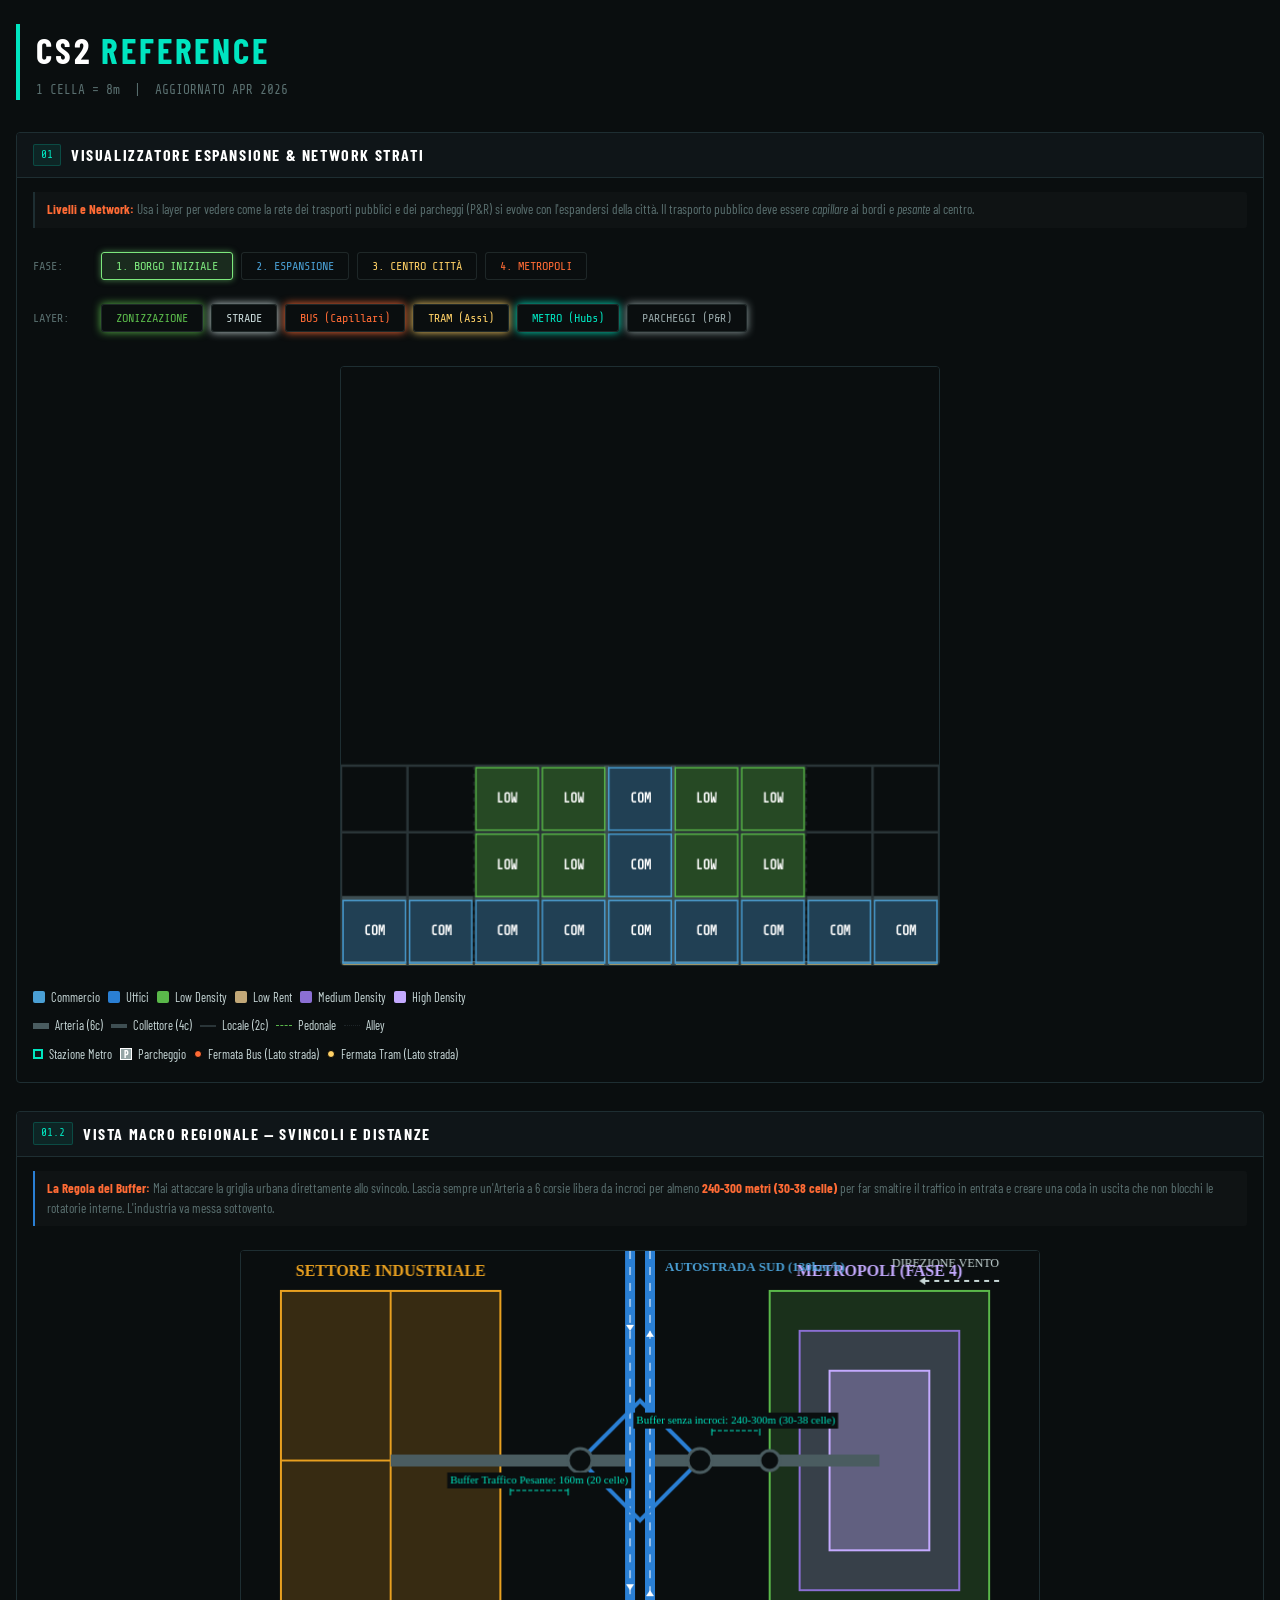
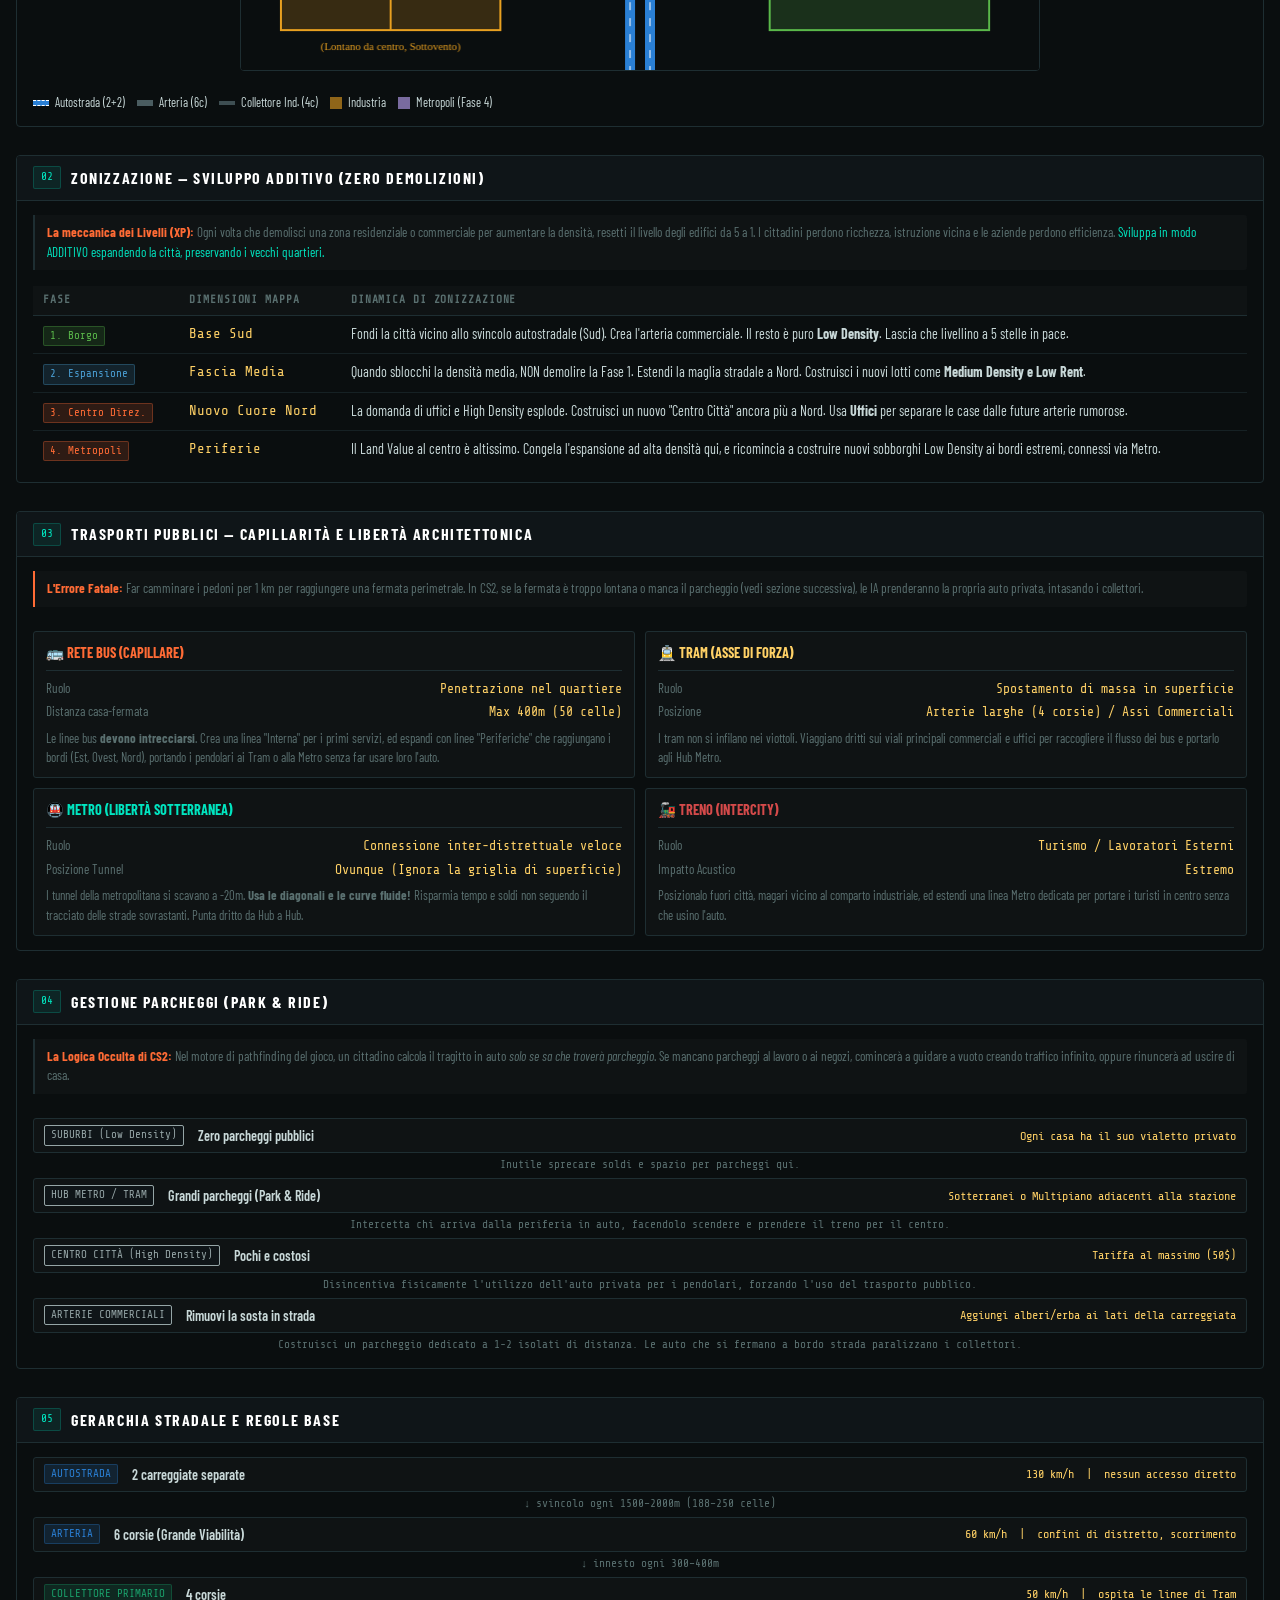
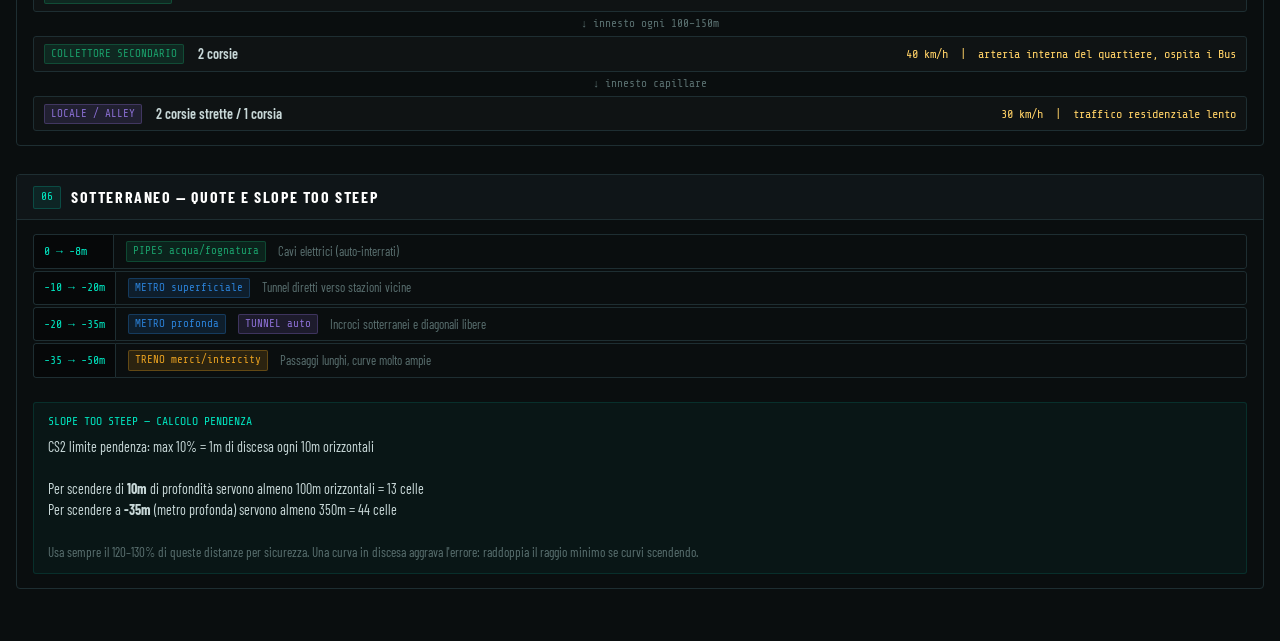
==== HTML/CS2/cs2-reference.html @ 63533667 "Added parking lots and a city draft example" ====
<!DOCTYPE html>
<html lang="it">
<head>
<meta charset="UTF-8">
<meta name="viewport" content="width=device-width, initial-scale=1.0">
<title>CS2 Reference Sheet</title>
<style>
  @import url('https://fonts.googleapis.com/css2?family=Share+Tech+Mono&family=Barlow+Condensed:wght@300;400;600;700&display=swap');

  :root {
    --bg: #0a0e0f;
    --panel: #0f1518;
    --border: #1e2e32;
    --accent: #00e5c0;
    --accent2: #ff6b35;
    --accent3: #ffd166;
    --text: #c8d8d8;
    --muted: #5a7070;
    --road-art: #2a7fd4;
    --road-col: #1a9f6a;
    --road-res: #8b6fd4;
    --zone-ind: #e8a020;
    --zone-com: #4a9fd4;
    --zone-res: #5ab84a;
    --zone-lowrent: #c2a878;
    --zone-park: #95a5a6;
  }

  * { box-sizing: border-box; margin: 0; padding: 0; }

  body {
    background: var(--bg);
    color: var(--text);
    font-family: 'Barlow Condensed', sans-serif;
    font-size: 15px;
    line-height: 1.5;
    padding: 24px 16px;
  }

  .header {
    border-left: 4px solid var(--accent);
    padding-left: 16px;
    margin-bottom: 32px;
  }

  .header h1 {
    font-size: 2.2rem;
    font-weight: 700;
    letter-spacing: 0.08em;
    color: #fff;
    text-transform: uppercase;
  }

  .header p {
    color: var(--muted);
    font-family: 'Share Tech Mono', monospace;
    font-size: 0.8rem;
    margin-top: 4px;
  }

  .header span {
    color: var(--accent);
  }

  .section {
    margin-bottom: 28px;
    border: 1px solid var(--border);
    border-radius: 4px;
    overflow: hidden;
  }

  .section-header {
    background: var(--panel);
    border-bottom: 1px solid var(--border);
    padding: 10px 16px;
    display: flex;
    align-items: center;
    gap: 10px;
  }

  .section-num {
    font-family: 'Share Tech Mono', monospace;
    font-size: 0.7rem;
    color: var(--accent);
    background: rgba(0,229,192,0.08);
    border: 1px solid rgba(0,229,192,0.2);
    padding: 2px 7px;
    border-radius: 2px;
  }

  .section-title {
    font-size: 1rem;
    font-weight: 700;
    text-transform: uppercase;
    letter-spacing: 0.1em;
    color: #fff;
  }

  .section-body {
    padding: 14px 16px;
    display: flex;
    flex-direction: column;
    gap: 12px;
  }

  /* Tables */
  table {
    width: 100%;
    border-collapse: collapse;
    font-size: 0.88rem;
  }

  th {
    font-family: 'Share Tech Mono', monospace;
    font-size: 0.7rem;
    text-transform: uppercase;
    letter-spacing: 0.08em;
    color: var(--muted);
    text-align: left;
    padding: 6px 10px;
    border-bottom: 1px solid var(--border);
    background: rgba(255,255,255,0.02);
  }

  td {
    padding: 7px 10px;
    border-bottom: 1px solid rgba(30,46,50,0.6);
    vertical-align: top;
  }

  tr:last-child td { border-bottom: none; }

  .val {
    font-family: 'Share Tech Mono', monospace;
    color: var(--accent3);
    white-space: nowrap;
  }

  .tag {
    display: inline-block;
    font-family: 'Share Tech Mono', monospace;
    font-size: 0.68rem;
    padding: 1px 6px;
    border-radius: 2px;
    margin-right: 4px;
  }

  .tag-art { background: rgba(42,127,212,0.15); color: var(--road-art); border: 1px solid rgba(42,127,212,0.3); }
  .tag-col { background: rgba(26,159,106,0.15); color: var(--road-col); border: 1px solid rgba(26,159,106,0.3); }
  .tag-res { background: rgba(139,111,212,0.15); color: var(--road-res); border: 1px solid rgba(139,111,212,0.3); }
  .tag-ind { background: rgba(232,160,32,0.15); color: var(--zone-ind); border: 1px solid rgba(232,160,32,0.3); }
  .tag-com { background: rgba(74,159,212,0.15); color: var(--zone-com); border: 1px solid rgba(74,159,212,0.3); }
  .tag-zon { background: rgba(90,184,74,0.15); color: var(--zone-res); border: 1px solid rgba(90,184,74,0.3); }
  .tag-warn { background: rgba(255,107,53,0.15); color: var(--accent2); border: 1px solid rgba(255,107,53,0.3); }
  .tag-ok { background: rgba(0,229,192,0.1); color: var(--accent); border: 1px solid rgba(0,229,192,0.2); }

  .note {
    font-size: 0.82rem;
    color: var(--muted);
    padding: 8px 12px;
    border-left: 2px solid var(--border);
    background: rgba(255,255,255,0.02);
    border-radius: 0 3px 3px 0;
  }

  .note strong { color: var(--accent2); }
  .note .ok { color: var(--accent); }

  .rule-block {
    background: rgba(0,229,192,0.04);
    border: 1px solid rgba(0,229,192,0.12);
    border-radius: 3px;
    padding: 10px 14px;
    font-size: 0.88rem;
  }

  .rule-block .rule-title {
    font-family: 'Share Tech Mono', monospace;
    font-size: 0.72rem;
    color: var(--accent);
    text-transform: uppercase;
    margin-bottom: 6px;
  }

  .hierarchy {
    display: flex;
    flex-direction: column;
    gap: 4px;
  }

  .h-row {
    display: flex;
    align-items: center;
    gap: 10px;
    padding: 6px 10px;
    border-radius: 3px;
    border: 1px solid var(--border);
    background: rgba(255,255,255,0.02);
    font-size: 0.88rem;
  }

  .h-arrow {
    font-family: 'Share Tech Mono', monospace;
    color: var(--muted);
    font-size: 0.7rem;
    margin: 0 4px;
    align-self: center;
  }

  .h-name { flex: 1; font-weight: 600; }
  .h-vals { font-family: 'Share Tech Mono', monospace; font-size: 0.75rem; color: var(--accent3); }

  .grid-zone {
    display: grid;
    grid-template-columns: 1fr 1fr;
    gap: 10px;
  }

  .zone-card {
    border: 1px solid var(--border);
    border-radius: 3px;
    padding: 10px 12px;
    background: rgba(255,255,255,0.02);
  }

  .zone-card-title {
    font-weight: 700;
    font-size: 0.9rem;
    text-transform: uppercase;
    margin-bottom: 6px;
    padding-bottom: 6px;
    border-bottom: 1px solid var(--border);
  }

  .zone-card .line {
    display: flex;
    justify-content: space-between;
    font-size: 0.82rem;
    padding: 2px 0;
    color: var(--muted);
  }

  .zone-card .line span:last-child {
    font-family: 'Share Tech Mono', monospace;
    color: var(--accent3);
  }

  .underground-grid {
    display: flex;
    flex-direction: column;
    gap: 2px;
  }

  .u-layer {
    display: flex;
    align-items: stretch;
    border-radius: 3px;
    overflow: hidden;
    font-size: 0.85rem;
  }

  .u-depth {
    font-family: 'Share Tech Mono', monospace;
    font-size: 0.72rem;
    background: rgba(0,0,0,0.4);
    color: var(--accent);
    padding: 6px 10px;
    min-width: 80px;
    display: flex;
    align-items: center;
    border: 1px solid var(--border);
    border-right: none;
    border-radius: 3px 0 0 3px;
  }

  .u-content {
    flex: 1;
    padding: 6px 12px;
    border: 1px solid var(--border);
    border-radius: 0 3px 3px 0;
    display: flex;
    align-items: center;
    gap: 8px;
    flex-wrap: wrap;
  }

  /* Control Panel Styles */
  .control-group {
    display: flex;
    gap: 8px;
    flex-wrap: wrap;
    margin-bottom: 12px;
    align-items: center;
  }

  .ctrl-label {
    font-family: 'Share Tech Mono', monospace;
    font-size: 0.75rem;
    color: var(--muted);
    text-transform: uppercase;
    width: 60px;
  }

  .btn {
    font-family: 'Share Tech Mono', monospace;
    font-size: 0.75rem;
    padding: 6px 14px;
    border-radius: 3px;
    cursor: pointer;
    transition: all 0.2s;
    background: transparent;
    border: 1px solid rgba(80,100,100,0.3);
    color: #5a7070;
  }

  .btn:hover {
    background: rgba(255,255,255,0.05);
  }

  .btn.active {
    opacity: 1;
    box-shadow: 0 0 8px currentColor;
  }

  .legend-item {
    display: flex;
    align-items: center;
    gap: 6px;
    font-size: 0.78rem;
    margin-right: 8px;
    margin-bottom: 4px;
  }

  @media (max-width: 600px) {
    .grid-zone { grid-template-columns: 1fr; }
  }
</style>
</head>
<body>

<div class="header">
  <h1>CS2 <span>Reference</span></h1>
  <p>1 CELLA = 8m &nbsp;|&nbsp; AGGIORNATO APR 2026</p>
</div>

<!-- 01. MAPPA DISTRETTO INTERATTIVA -->
<div class="section">
  <div class="section-header">
    <span class="section-num">01</span>
    <span class="section-title">Visualizzatore Espansione & Network Strati</span>
  </div>
  <div class="section-body">
    <div class="note" style="margin-bottom:12px">
      <strong>Livelli e Network:</strong> Usa i layer per vedere come la rete dei trasporti pubblici e dei parcheggi (P&R) si evolve con l'espandersi della città. Il trasporto pubblico deve essere <em>capillare</em> ai bordi e <em>pesante</em> al centro.
    </div>

    <div class="control-group" id="phase-btns">
      <span class="ctrl-label">Fase:</span>
      <button onclick="setPhase(1)" id="btn-ph1" class="btn" style="color:#7de87d;">1. BORGO INIZIALE</button>
      <button onclick="setPhase(2)" id="btn-ph2" class="btn" style="color:#4a9fd4;">2. ESPANSIONE</button>
      <button onclick="setPhase(3)" id="btn-ph3" class="btn" style="color:#ffd166;">3. CENTRO CITTÀ</button>
      <button onclick="setPhase(4)" id="btn-ph4" class="btn" style="color:#ff6b35;">4. METROPOLI</button>
    </div>

    <div class="control-group" id="layer-btns">
      <span class="ctrl-label">Layer:</span>
      <button onclick="toggleLayer('zones')" id="btn-ly-zones" class="btn active" style="color:var(--zone-res);">ZONIZZAZIONE</button>
      <button onclick="toggleLayer('roads')" id="btn-ly-roads" class="btn active" style="color:var(--text);">STRADE</button>
      <button onclick="toggleLayer('bus')" id="btn-ly-bus" class="btn active" style="color:var(--accent2);">BUS (Capillari)</button>
      <button onclick="toggleLayer('tram')" id="btn-ly-tram" class="btn active" style="color:var(--accent3);">TRAM (Assi)</button>
      <button onclick="toggleLayer('metro')" id="btn-ly-metro" class="btn active" style="color:var(--accent);">METRO (Hubs)</button>
      <button onclick="toggleLayer('park')" id="btn-ly-park" class="btn active" style="color:var(--zone-park);">PARCHEGGI (P&R)</button>
    </div>

    <div style="position:relative;width:100%;max-width:600px;margin:0 auto; margin-top: 10px;">
      <canvas id="districtMap" width="600" height="600" style="width:100%;border:1px solid #1e2e32;border-radius:4px;background:#0a0e0f;display:block;"></canvas>
    </div>
    
    <!-- Legend -->
    <div style="display:flex;flex-wrap:wrap;margin-top:10px;font-size:0.78rem;">
      <div class="legend-item"><div style="width:12px;height:12px;background:#4a9fd4;border-radius:2px;"></div>Commercio</div>
      <div class="legend-item"><div style="width:12px;height:12px;background:#2a7fd4;border-radius:2px;"></div>Uffici</div>
      <div class="legend-item"><div style="width:12px;height:12px;background:#5ab84a;border-radius:2px;"></div>Low Density</div>
      <div class="legend-item"><div style="width:12px;height:12px;background:#c2a878;border-radius:2px;"></div>Low Rent</div>
      <div class="legend-item"><div style="width:12px;height:12px;background:#8b6fd4;border-radius:2px;"></div>Medium Density</div>
      <div class="legend-item"><div style="width:12px;height:12px;background:#c4aaff;border-radius:2px;"></div>High Density</div>
      <div style="width: 100%; height: 6px;"></div> <!-- Spacing -->
      <div class="legend-item"><div style="width:16px;height:6px;background:#4a5c60;"></div>Arteria (6c)</div>
      <div class="legend-item"><div style="width:16px;height:4px;background:#3e4e52;"></div>Collettore (4c)</div>
      <div class="legend-item"><div style="width:16px;height:2px;background:#2a3538;"></div>Locale (2c)</div>
      <div class="legend-item"><div style="width:16px;height:2px;border-top:1px dashed #5ab84a;"></div>Pedonale</div>
      <div class="legend-item"><div style="width:16px;height:2px;border-top:1px dotted #1e2528;"></div>Alley</div>
      <div style="width: 100%; height: 6px;"></div> <!-- Spacing -->
      <div class="legend-item"><div style="width:10px;height:10px;border: 2px solid #00e5c0; background: #0f1518;"></div>Stazione Metro</div>
      <div class="legend-item"><div style="width:12px;height:12px;border: 1px solid #fff; background: #95a5a6; display:flex; align-items:center; justify-content:center; font-size:10px; font-weight:bold; color:#fff;">P</div>Parcheggio</div>
      <div class="legend-item"><div style="width:8px;height:8px;border: 1px solid #000; background: #ff6b35; border-radius:50%;"></div>Fermata Bus (Lato strada)</div>
      <div class="legend-item"><div style="width:8px;height:8px;border: 1px solid #000; background: #ffd166; border-radius:50%;"></div>Fermata Tram (Lato strada)</div>
    </div>
  </div>
</div>

<!-- 01.2 VISTA MACRO: AUTOSTRADA E INDUSTRIA -->
<div class="section">
  <div class="section-header">
    <span class="section-num">01.2</span>
    <span class="section-title">Vista Macro Regionale — Svincoli e Distanze</span>
  </div>
  <div class="section-body">
    <div class="note" style="margin-bottom:12px; border-color: var(--road-art);">
      <strong>La Regola del Buffer:</strong> Mai attaccare la griglia urbana direttamente allo svincolo. Lascia sempre un'Arteria a 6 corsie libera da incroci per almeno <strong>240-300 metri (30-38 celle)</strong> per far smaltire il traffico in entrata e creare una coda in uscita che non blocchi le rotatorie interne. L'industria va messa sottovento.
    </div>

    <div style="position:relative;width:100%;max-width:800px;margin:0 auto; overflow: hidden; border:1px solid #1e2e32; border-radius:4px;">
      <canvas id="macroMap" width="800" height="420" style="width:100%; height:auto; background:#0a0e0f; display:block;"></canvas>
    </div>

    <!-- Legend Macro -->
    <div style="display:flex;flex-wrap:wrap;margin-top:10px;gap: 12px;font-size:0.78rem;">
      <div style="display:flex;align-items:center;gap:6px;"><div style="width:16px;height:6px;background:#2a7fd4; border-top:1px dashed #fff; border-bottom:1px dashed #fff;"></div>Autostrada (2+2)</div>
      <div style="display:flex;align-items:center;gap:6px;"><div style="width:16px;height:6px;background:#4a5c60;"></div>Arteria (6c)</div>
      <div style="display:flex;align-items:center;gap:6px;"><div style="width:16px;height:4px;background:#3e4e52;"></div>Collettore Ind. (4c)</div>
      <div style="display:flex;align-items:center;gap:6px;"><div style="width:12px;height:12px;background:#e8a020;opacity:0.6;border:1px solid #e8a020;"></div>Industria</div>
      <div style="display:flex;align-items:center;gap:6px;"><div style="width:12px;height:12px;background:#c4aaff;opacity:0.6;border:1px solid #c4aaff;"></div>Metropoli (Fase 4)</div>
    </div>
  </div>
</div>

<script>
(function() {
  const c = document.getElementById('macroMap');
  const cx = c.getContext('2d');
  const W = 800, H = 420;

  function drawArrow(x, y, angle, color) {
    cx.save();
    cx.translate(x, y);
    cx.rotate(angle);
    cx.beginPath();
    cx.moveTo(0, 0);
    cx.lineTo(-6, -4);
    cx.lineTo(-6, 4);
    cx.closePath();
    cx.fillStyle = color;
    cx.fill();
    cx.restore();
  }

  function drawDimLine(x1, y1, x2, y2, text, isVertical = false) {
    cx.strokeStyle = '#00e5c0';
    cx.lineWidth = 1;
    cx.setLineDash([4, 2]);
    cx.beginPath();
    cx.moveTo(x1, y1);
    cx.lineTo(x2, y2);
    cx.stroke();
    cx.setLineDash([]);
    
    // Terminal lines
    if (isVertical) {
      cx.beginPath(); cx.moveTo(x1-5, y1); cx.lineTo(x1+5, y1); cx.stroke();
      cx.beginPath(); cx.moveTo(x2-5, y2); cx.lineTo(x2+5, y2); cx.stroke();
    } else {
      cx.beginPath(); cx.moveTo(x1, y1-5); cx.lineTo(x1, y1+5); cx.stroke();
      cx.beginPath(); cx.moveTo(x2, y2-5); cx.lineTo(x2, y2+5); cx.stroke();
    }

    cx.fillStyle = '#00e5c0';
    cx.font = "11px 'Share Tech Mono'";
    cx.textAlign = 'center';
    cx.textBaseline = 'middle';
    
    if (isVertical) {
      cx.save();
      cx.translate(x1 + 10, y1 + (y2-y1)/2);
      cx.rotate(-Math.PI/2);
      // Background for text
      cx.fillStyle = '#0a0e0f';
      let w = cx.measureText(text).width + 6;
      cx.fillRect(-w/2, -8, w, 16);
      cx.fillStyle = '#00e5c0';
      cx.fillText(text, 0, 0);
      cx.restore();
    } else {
      let w = cx.measureText(text).width + 6;
      cx.fillStyle = '#0a0e0f';
      cx.fillRect(x1 + (x2-x1)/2 - w/2, y1 - 18, w, 16);
      cx.fillStyle = '#00e5c0';
      cx.fillText(text, x1 + (x2-x1)/2, y1 - 10);
    }
  }

  // Background
  cx.fillStyle = '#0a0e0f';
  cx.fillRect(0, 0, W, H);

  // 1. Vento (Alto a destra)
  cx.strokeStyle = '#c8d8d8';
  cx.lineWidth = 2;
  cx.setLineDash([5, 5]);
  cx.beginPath(); cx.moveTo(W - 40, 30); cx.lineTo(W - 120, 30); cx.stroke();
  cx.setLineDash([]);
  drawArrow(W - 120, 30, Math.PI, '#c8d8d8');
  cx.fillStyle = '#c8d8d8';
  cx.font = "12px 'Share Tech Mono'";
  cx.textAlign = 'right';
  cx.fillText("DIREZIONE VENTO", W - 40, 16);

  // 2. Zone Industriali (Sinistra)
  const indX = 40, indY = 40, indW = 220, indH = 340;
  cx.fillStyle = 'rgba(232,160,32,0.2)';
  cx.strokeStyle = '#e8a020';
  cx.lineWidth = 2;
  cx.fillRect(indX, indY, indW, indH);
  cx.strokeRect(indX, indY, indW, indH);
  
  // Griglia industriale interna (Collettori 4 corsie)
  cx.beginPath(); cx.moveTo(indX, indY + indH/2); cx.lineTo(indX + indW, indY + indH/2); cx.stroke();
  cx.beginPath(); cx.moveTo(indX + indW/2, indY); cx.lineTo(indX + indW/2, indY + indH); cx.stroke();

  cx.fillStyle = '#e8a020';
  cx.font = "bold 16px 'Barlow Condensed'";
  cx.textAlign = 'center';
  cx.fillText("SETTORE INDUSTRIALE", indX + indW/2, indY - 15);
  cx.font = "11px 'Share Tech Mono'";
  cx.fillText("(Lontano da centro, Sottovento)", indX + indW/2, indY + indH + 20);

  // 3. Metropoli Fase 4 (Destra)
  const cityX = W/2 + 130, cityY = 40, cityW = 220, cityH = 340;
  
  // Low Density Outer
  cx.fillStyle = 'rgba(90,184,74,0.2)'; cx.strokeStyle = '#5ab84a';
  cx.fillRect(cityX, cityY, cityW, cityH); cx.strokeRect(cityX, cityY, cityW, cityH);
  
  // Medium Density Mid
  cx.fillStyle = 'rgba(139,111,212,0.25)'; cx.strokeStyle = '#8b6fd4';
  cx.fillRect(cityX+30, cityY+40, cityW-60, cityH-80); cx.strokeRect(cityX+30, cityY+40, cityW-60, cityH-80);
  
  // High Density Core
  cx.fillStyle = 'rgba(196,170,255,0.3)'; cx.strokeStyle = '#c4aaff';
  cx.fillRect(cityX+60, cityY+80, cityW-120, cityH-160); cx.strokeRect(cityX+60, cityY+80, cityW-120, cityH-160);

  cx.fillStyle = '#c4aaff';
  cx.font = "bold 16px 'Barlow Condensed'";
  cx.textAlign = 'center';
  cx.fillText("METROPOLI (FASE 4)", cityX + cityW/2, cityY - 15);

  // 4. Autostrada (Centro, Verticale)
  const hwX = W/2;
  // Carreggiata Ovest (Direzione Sud)
  cx.strokeStyle = '#2a7fd4'; cx.lineWidth = 10;
  cx.beginPath(); cx.moveTo(hwX - 10, 0); cx.lineTo(hwX - 10, H); cx.stroke();
  // Linea tratteggiata interna
  cx.strokeStyle = '#fff'; cx.lineWidth = 1; cx.setLineDash([8, 8]);
  cx.beginPath(); cx.moveTo(hwX - 10, 0); cx.lineTo(hwX - 10, H); cx.stroke();
  cx.setLineDash([]);
  drawArrow(hwX - 10, 80, Math.PI/2, '#fff'); // Freccia giù
  drawArrow(hwX - 10, H - 80, Math.PI/2, '#fff');
  
  // Carreggiata Est (Direzione Nord)
  cx.strokeStyle = '#2a7fd4'; cx.lineWidth = 10;
  cx.beginPath(); cx.moveTo(hwX + 10, 0); cx.lineTo(hwX + 10, H); cx.stroke();
  cx.strokeStyle = '#fff'; cx.lineWidth = 1; cx.setLineDash([8, 8]);
  cx.beginPath(); cx.moveTo(hwX + 10, 0); cx.lineTo(hwX + 10, H); cx.stroke();
  cx.setLineDash([]);
  drawArrow(hwX + 10, 80, -Math.PI/2, '#fff'); // Freccia su
  drawArrow(hwX + 10, H - 80, -Math.PI/2, '#fff');

  cx.fillStyle = '#4a9fd4';
  cx.font = "bold 13px 'Share Tech Mono'";
  cx.textAlign = 'left';
  cx.fillText("AUTOSTRADA SUD (130km/h)", hwX + 25, 20);

  // 5. Arteria Orizzontale a 6 Corsie
  const artY = H/2;
  cx.strokeStyle = '#4a5c60'; cx.lineWidth = 12;
  // Segmento Destro (Verso Città)
  cx.beginPath(); cx.moveTo(hwX + 15, artY); cx.lineTo(cityX + cityW/2, artY); cx.stroke();
  // Segmento Sinistro (Verso Industria)
  cx.beginPath(); cx.moveTo(hwX - 15, artY); cx.lineTo(indX + indW/2, artY); cx.stroke();

  // 6. Svincolo a Diamante (Stilizzato)
  cx.strokeStyle = '#2a7fd4'; cx.lineWidth = 4;
  cx.beginPath();
  cx.moveTo(hwX, artY - 60);    // Top
  cx.lineTo(hwX + 60, artY);    // Right
  cx.lineTo(hwX, artY + 60);    // Bottom
  cx.lineTo(hwX - 60, artY);    // Left
  cx.closePath();
  cx.stroke();

  // Rotatorie di innesto svincolo/arteria
  cx.fillStyle = '#0a0e0f'; cx.strokeStyle = '#4a5c60'; cx.lineWidth = 3;
  cx.beginPath(); cx.arc(hwX + 60, artY, 12, 0, Math.PI*2); cx.fill(); cx.stroke();
  cx.beginPath(); cx.arc(hwX - 60, artY, 12, 0, Math.PI*2); cx.fill(); cx.stroke();
  // Rotatoria ingresso Città
  cx.beginPath(); cx.arc(cityX, artY, 10, 0, Math.PI*2); cx.fill(); cx.stroke();

  // 7. Dimensioni / Quote
  // Dal casello/svincolo (hwX + 60) al bordo della città (cityX)
  drawDimLine(hwX + 72, artY - 30, cityX - 10, artY - 30, "Buffer senza incroci: 240-300m (30-38 celle)");
  
  // Dal casello/svincolo (hwX - 60) all'industria
  drawDimLine(indX + indW + 10, artY + 30, hwX - 72, artY + 30, "Buffer Traffico Pesante: 160m (20 celle)");

})();
</script>

<!-- 02. ZONIZZAZIONE E SVILUPPO ADDITIVO -->
<div class="section">
  <div class="section-header">
    <span class="section-num">02</span>
    <span class="section-title">Zonizzazione — Sviluppo Additivo (Zero Demolizioni)</span>
  </div>
  <div class="section-body">
    <div class="note" style="margin-bottom:4px">
      <strong>La meccanica dei Livelli (XP):</strong> Ogni volta che demolisci una zona residenziale o commerciale per aumentare la densità, resetti il livello degli edifici da 5 a 1. I cittadini perdono ricchezza, istruzione vicina e le aziende perdono efficienza. <span class="ok">Sviluppa in modo ADDITIVO espandendo la città, preservando i vecchi quartieri.</span>
    </div>

    <table>
      <tr>
        <th>Fase</th>
        <th>Dimensioni Mappa</th>
        <th>Dinamica di Zonizzazione</th>
      </tr>
      <tr>
        <td><span class="tag tag-zon">1. Borgo</span></td>
        <td class="val">Base Sud</td>
        <td>Fondi la città vicino allo svincolo autostradale (Sud). Crea l'arteria commerciale. Il resto è puro <strong>Low Density</strong>. Lascia che livellino a 5 stelle in pace.</td>
      </tr>
      <tr>
        <td><span class="tag tag-com">2. Espansione</span></td>
        <td class="val">Fascia Media</td>
        <td>Quando sblocchi la densità media, NON demolire la Fase 1. Estendi la maglia stradale a Nord. Costruisci i nuovi lotti come <strong>Medium Density e Low Rent</strong>.</td>
      </tr>
      <tr>
        <td><span class="tag tag-warn">3. Centro Direz.</span></td>
        <td class="val">Nuovo Cuore Nord</td>
        <td>La domanda di uffici e High Density esplode. Costruisci un nuovo "Centro Città" ancora più a Nord. Usa <strong>Uffici</strong> per separare le case dalle future arterie rumorose.</td>
      </tr>
      <tr>
        <td><span class="tag" style="background:rgba(255,107,53,0.15);color:var(--accent2);border:1px solid rgba(255,107,53,0.3);">4. Metropoli</span></td>
        <td class="val">Periferie</td>
        <td>Il Land Value al centro è altissimo. Congela l'espansione ad alta densità qui, e ricomincia a costruire nuovi sobborghi Low Density ai bordi estremi, connessi via Metro.</td>
      </tr>
    </table>
  </div>
</div>

<!-- 03. TRASPORTI PUBBLICI E CAPILLARITA' -->
<div class="section">
  <div class="section-header">
    <span class="section-num">03</span>
    <span class="section-title">Trasporti Pubblici — Capillarità e Libertà Architettonica</span>
  </div>
  <div class="section-body">
    <div class="note" style="border-color: var(--accent2); margin-bottom: 12px;">
      <strong>L'Errore Fatale:</strong> Far camminare i pedoni per 1 km per raggiungere una fermata perimetrale. In CS2, se la fermata è troppo lontana o manca il parcheggio (vedi sezione successiva), le IA prenderanno la propria auto privata, intasando i collettori.
    </div>
    
    <div class="grid-zone">
      <div class="zone-card">
        <div class="zone-card-title" style="color:var(--accent2)">🚌 Rete Bus (Capillare)</div>
        <div class="line"><span>Ruolo</span><span>Penetrazione nel quartiere</span></div>
        <div class="line"><span>Distanza casa-fermata</span><span>Max 400m (50 celle)</span></div>
        <div style="font-size: 0.8rem; color: var(--muted); margin-top: 5px;">Le linee bus <strong>devono intrecciarsi</strong>. Crea una linea "Interna" per i primi servizi, ed espandi con linee "Periferiche" che raggiungano i bordi (Est, Ovest, Nord), portando i pendolari ai Tram o alla Metro senza far usare loro l'auto.</div>
      </div>
      <div class="zone-card">
        <div class="zone-card-title" style="color:var(--accent3)">🚊 Tram (Asse di Forza)</div>
        <div class="line"><span>Ruolo</span><span>Spostamento di massa in superficie</span></div>
        <div class="line"><span>Posizione</span><span>Arterie larghe (4 corsie) / Assi Commerciali</span></div>
        <div style="font-size: 0.8rem; color: var(--muted); margin-top: 5px;">I tram non si infilano nei viottoli. Viaggiano dritti sui viali principali commerciali e uffici per raccogliere il flusso dei bus e portarlo agli Hub Metro.</div>
      </div>
      <div class="zone-card">
        <div class="zone-card-title" style="color:var(--accent)">🚇 Metro (Libertà Sotterranea)</div>
        <div class="line"><span>Ruolo</span><span>Connessione inter-distrettuale veloce</span></div>
        <div class="line"><span>Posizione Tunnel</span><span>Ovunque (Ignora la griglia di superficie)</span></div>
        <div style="font-size: 0.8rem; color: var(--muted); margin-top: 5px;">I tunnel della metropolitana si scavano a -20m. <strong>Usa le diagonali e le curve fluide!</strong> Risparmia tempo e soldi non seguendo il tracciato delle strade sovrastanti. Punta dritto da Hub a Hub.</div>
      </div>
      <div class="zone-card">
        <div class="zone-card-title" style="color:#d44a4a">🚂 Treno (Intercity)</div>
        <div class="line"><span>Ruolo</span><span>Turismo / Lavoratori Esterni</span></div>
        <div class="line"><span>Impatto Acustico</span><span>Estremo</span></div>
        <div style="font-size: 0.8rem; color: var(--muted); margin-top: 5px;">Posizionalo fuori città, magari vicino al comparto industriale, ed estendi una linea Metro dedicata per portare i turisti in centro senza che usino l'auto.</div>
      </div>
    </div>
  </div>
</div>

<!-- 04. GESTIONE PARCHEGGI (PARK & RIDE) -->
<div class="section">
  <div class="section-header">
    <span class="section-num">04</span>
    <span class="section-title">Gestione Parcheggi (Park & Ride)</span>
  </div>
  <div class="section-body">
    <div class="note" style="margin-bottom:12px">
      <strong>La Logica Occulta di CS2:</strong> Nel motore di pathfinding del gioco, un cittadino calcola il tragitto in auto <em>solo se sa che troverà parcheggio</em>. Se mancano parcheggi al lavoro o ai negozi, comincerà a guidare a vuoto creando traffico infinito, oppure rinuncerà ad uscire di casa.
    </div>

    <div class="hierarchy">
      <div class="h-row">
        <span class="tag tag-res" style="background:#0f1518; border-color:var(--zone-park); color:var(--zone-park);">SUBURBI (Low Density)</span>
        <span class="h-name">Zero parcheggi pubblici</span>
        <span class="h-vals">Ogni casa ha il suo vialetto privato</span>
      </div>
      <div class="h-arrow" style="padding-left:20px">Inutile sprecare soldi e spazio per parcheggi qui.</div>
      
      <div class="h-row">
        <span class="tag tag-art" style="background:#0f1518; border-color:var(--zone-park); color:var(--zone-park);">HUB METRO / TRAM</span>
        <span class="h-name">Grandi parcheggi (Park & Ride)</span>
        <span class="h-vals">Sotterranei o Multipiano adiacenti alla stazione</span>
      </div>
      <div class="h-arrow" style="padding-left:20px">Intercetta chi arriva dalla periferia in auto, facendolo scendere e prendere il treno per il centro.</div>

      <div class="h-row">
        <span class="tag tag-col" style="background:#0f1518; border-color:var(--zone-park); color:var(--zone-park);">CENTRO CITTÀ (High Density)</span>
        <span class="h-name">Pochi e costosi</span>
        <span class="h-vals">Tariffa al massimo (50$)</span>
      </div>
      <div class="h-arrow" style="padding-left:20px">Disincentiva fisicamente l'utilizzo dell'auto privata per i pendolari, forzando l'uso del trasporto pubblico.</div>

      <div class="h-row">
        <span class="tag tag-com" style="background:#0f1518; border-color:var(--zone-park); color:var(--zone-park);">ARTERIE COMMERCIALI</span>
        <span class="h-name">Rimuovi la sosta in strada</span>
        <span class="h-vals">Aggiungi alberi/erba ai lati della carreggiata</span>
      </div>
      <div class="h-arrow" style="padding-left:20px">Costruisci un parcheggio dedicato a 1-2 isolati di distanza. Le auto che si fermano a bordo strada paralizzano i collettori.</div>
    </div>
  </div>
</div>

<!-- 05. GERARCHIA STRADALE -->
<div class="section">
  <div class="section-header">
    <span class="section-num">05</span>
    <span class="section-title">Gerarchia Stradale e Regole Base</span>
  </div>
  <div class="section-body">
    <div class="hierarchy">
      <div class="h-row">
        <span class="tag tag-art">AUTOSTRADA</span>
        <span class="h-name">2 carreggiate separate</span>
        <span class="h-vals">130 km/h &nbsp;|&nbsp; nessun accesso diretto</span>
      </div>
      <div class="h-arrow" style="padding-left:20px">↓ svincolo ogni 1500–2000m (188–250 celle)</div>
      <div class="h-row">
        <span class="tag tag-art">ARTERIA</span>
        <span class="h-name">6 corsie (Grande Viabilità)</span>
        <span class="h-vals">60 km/h &nbsp;|&nbsp; confini di distretto, scorrimento</span>
      </div>
      <div class="h-arrow" style="padding-left:20px">↓ innesto ogni 300–400m</div>
      <div class="h-row">
        <span class="tag tag-col">COLLETTORE PRIMARIO</span>
        <span class="h-name">4 corsie</span>
        <span class="h-vals">50 km/h &nbsp;|&nbsp; ospita le linee di Tram</span>
      </div>
      <div class="h-arrow" style="padding-left:20px">↓ innesto ogni 100–150m</div>
      <div class="h-row">
        <span class="tag tag-col">COLLETTORE SECONDARIO</span>
        <span class="h-name">2 corsie</span>
        <span class="h-vals">40 km/h &nbsp;|&nbsp; arteria interna del quartiere, ospita i Bus</span>
      </div>
      <div class="h-arrow" style="padding-left:20px">↓ innesto capillare</div>
      <div class="h-row">
        <span class="tag tag-res">LOCALE / ALLEY</span>
        <span class="h-name">2 corsie strette / 1 corsia</span>
        <span class="h-vals">30 km/h &nbsp;|&nbsp; traffico residenziale lento</span>
      </div>
    </div>
  </div>
</div>

<!-- 06. SOTTERRANEO E PENDENZE -->
<div class="section">
  <div class="section-header">
    <span class="section-num">06</span>
    <span class="section-title">Sotterraneo — Quote e Slope Too Steep</span>
  </div>
  <div class="section-body">
    <div class="underground-grid">
      <div class="u-layer">
        <div class="u-depth">0 → -8m</div>
        <div class="u-content">
          <span class="tag tag-col">PIPES acqua/fognatura</span>
          <span style="color:var(--muted);font-size:0.8rem">Cavi elettrici (auto-interrati)</span>
        </div>
      </div>
      <div class="u-layer">
        <div class="u-depth">-10 → -20m</div>
        <div class="u-content">
          <span class="tag tag-art">METRO superficiale</span>
          <span style="color:var(--muted);font-size:0.8rem">Tunnel diretti verso stazioni vicine</span>
        </div>
      </div>
      <div class="u-layer">
        <div class="u-depth">-20 → -35m</div>
        <div class="u-content">
          <span class="tag tag-art">METRO profonda</span>
          <span class="tag tag-res">TUNNEL auto</span>
          <span style="color:var(--muted);font-size:0.8rem">Incroci sotterranei e diagonali libere</span>
        </div>
      </div>
      <div class="u-layer">
        <div class="u-depth">-35 → -50m</div>
        <div class="u-content">
          <span class="tag tag-ind">TRENO merci/intercity</span>
          <span style="color:var(--muted);font-size:0.8rem">Passaggi lunghi, curve molto ampie</span>
        </div>
      </div>
    </div>

    <div class="rule-block" style="margin-top: 12px;">
      <div class="rule-title">Slope Too Steep — Calcolo pendenza</div>
      CS2 limite pendenza: <span class="formula">max 10% = 1m di discesa ogni 10m orizzontali</span><br><br>
      Per scendere di <strong>10m</strong> di profondità servono almeno <span class="formula">100m orizzontali = 13 celle</span><br>
      Per scendere a <strong>-35m</strong> (metro profonda) servono almeno <span class="formula">350m = 44 celle</span><br><br>
      <span style="color:var(--muted);font-size:0.82rem">Usa sempre il 120–130% di queste distanze per sicurezza. Una curva in discesa aggrava l'errore: raddoppia il raggio minimo se curvi scendendo.</span>
    </div>
  </div>
</div>

<script>
(function() {
  const canvas = document.getElementById('districtMap');
  const ctx = canvas.getContext('2d');
  
  const W = 600, H = 600;
  const CELLS = 9; 
  const CS = W / CELLS; // CS = 66.6px circa

  const COLORS = {
    'COM': '#4a9fd4', 'OFF': '#2a7fd4', 'LOW': '#5ab84a',
    'LOW_R': '#c2a878', 'MED': '#8b6fd4', 'HIGH': '#c4aaff',
    'STATION': '#0f1518', 'PARK': '#95a5a6'
  };

  // State Management
  let currentPhase = 1;
  let activeLayers = {
    zones: true,
    roads: true,
    bus: true,
    tram: true,
    metro: true,
    park: true
  };

  // =====================================
  // DATI STRUTTURALI DELLA MAPPA
  // =====================================

  const zoneMap = [
    ['LOW','LOW','LOW',  'MED',  'STATION',  'MED',  'LOW','LOW','LOW'], 
    ['LOW','LOW','MED',  'HIGH', 'HIGH', 'HIGH', 'MED','LOW','LOW'], 
    ['LOW','MED','LOW_R','HIGH', 'OFF',  'HIGH', 'LOW_R','MED','LOW'],
    ['LOW','MED','OFF',  'COM',  'COM',  'COM',  'OFF',  'MED','LOW'],
    ['LOW','LOW_R','MED','MED',  'COM',  'MED',  'MED',  'LOW_R','LOW'],
    ['LOW','LOW', 'LOW_R','MED', 'COM',  'MED',  'LOW_R','LOW','LOW'],
    ['LOW','LOW', 'LOW', 'LOW',  'COM',  'LOW',  'LOW',  'LOW','LOW'],
    ['LOW','LOW', 'LOW', 'LOW',  'COM',  'LOW',  'LOW',  'LOW','LOW'],
    ['COM','COM', 'COM', 'COM',  'COM',  'COM',  'COM',  'COM','COM'] 
  ];

  const phaseMap = [
    [4, 4, 4, 4, 4, 4, 4, 4, 4], 
    [4, 4, 3, 3, 3, 3, 3, 4, 4], 
    [4, 3, 3, 3, 3, 3, 3, 3, 4], 
    [4, 3, 3, 3, 3, 3, 3, 3, 4], 
    [4, 2, 2, 2, 2, 2, 2, 2, 4], 
    [4, 2, 2, 2, 2, 2, 2, 2, 4], 
    [4, 4, 1, 1, 1, 1, 1, 4, 4], 
    [4, 4, 1, 1, 1, 1, 1, 4, 4], 
    [1, 1, 1, 1, 1, 1, 1, 1, 1]  
  ];

  function getHorizontalRoadType(r) {
    if (r === 9) return '6lane'; 
    if (r === 4) return '4lane'; 
    if (r === 8) return '4lane'; 
    if (r === 2) return 'alley'; 
    return '2lane';              
  }

  function getVerticalRoadType(c, r) {
    if (c === 4 || c === 5) {
      if (r >= 0 && r <= 2) return 'ped'; 
      return '4lane';                     
    }
    if (c === 2 || c === 7) return 'alley'; 
    return '2lane';
  }

  // =====================================
  // FUNZIONI DI DISEGNO
  // =====================================

  function drawBlock(c, r, phase) {
    if (phase < phaseMap[r][c]) return; 
    let type = zoneMap[r][c];

    if (type === 'STATION' && activeLayers.metro) {
      ctx.fillStyle = COLORS.STATION;
      ctx.fillRect(c * CS + 2, r * CS + 2, CS - 4, CS - 4);
      ctx.strokeStyle = '#00e5c0';
      ctx.lineWidth = 2;
      ctx.strokeRect(c * CS + 2, r * CS + 2, CS - 4, CS - 4);
      
      ctx.fillStyle = '#00e5c0';
      ctx.font = "bold 20px 'Share Tech Mono', monospace";
      ctx.textAlign = 'center';
      ctx.textBaseline = 'middle';
      ctx.fillText("M", c * CS + CS/2, r * CS + CS/2);
      return;
    } else if (type === 'STATION') {
      return; 
    }

    if (!activeLayers.zones) return; 

    ctx.fillStyle = COLORS[type];
    ctx.globalAlpha = 0.35;
    ctx.fillRect(c * CS + 2, r * CS + 2, CS - 4, CS - 4);
    
    ctx.strokeStyle = COLORS[type];
    ctx.globalAlpha = 1.0;
    ctx.lineWidth = 1.5;
    ctx.strokeRect(c * CS + 2, r * CS + 2, CS - 4, CS - 4);
    
    ctx.fillStyle = '#fff';
    ctx.font = "bold 13px 'Share Tech Mono', monospace";
    ctx.textAlign = 'center';
    ctx.textBaseline = 'middle';
    let label = type === 'LOW_R' ? 'LOW RENT' : type;
    ctx.fillText(label, c * CS + CS/2, r * CS + CS/2);
  }

  function drawParking(c, r, type) {
    if (!activeLayers.park) return;
    
    ctx.fillStyle = COLORS.PARK;
    ctx.globalAlpha = 0.8;
    // Disegna un blocco leggermente più piccolo della cella
    ctx.fillRect(c * CS + 6, r * CS + 6, CS - 12, CS - 12);
    ctx.strokeStyle = '#fff';
    ctx.lineWidth = 1.5;
    ctx.strokeRect(c * CS + 6, r * CS + 6, CS - 12, CS - 12);

    ctx.fillStyle = '#fff';
    ctx.font = "bold 16px 'Share Tech Mono'";
    ctx.textAlign = 'center';
    ctx.textBaseline = 'middle';
    ctx.fillText("P", c * CS + CS/2, r * CS + CS/2 - 4);

    ctx.font = "9px 'Barlow Condensed'";
    let label = type === 'underground' ? 'SOTT.' : (type === 'multistory' ? 'MULTIP.' : 'SUP.');
    ctx.fillText(label, c * CS + CS/2, r * CS + CS/2 + 10);
  }

  function drawRoadSegment(x1, y1, x2, y2, type) {
    ctx.beginPath();
    ctx.moveTo(x1, y1);
    ctx.lineTo(x2, y2);
    
    if (type === '6lane') {
      ctx.lineWidth = 8;
      ctx.strokeStyle = '#4a5c60';
      ctx.stroke();
      ctx.beginPath(); ctx.moveTo(x1, y1); ctx.lineTo(x2, y2);
      ctx.lineWidth = 1; ctx.strokeStyle = '#ffd166'; ctx.stroke();
    } else if (type === '4lane') {
      ctx.lineWidth = 5;
      ctx.strokeStyle = '#3e4e52';
      ctx.stroke();
    } else if (type === '2lane') {
      ctx.lineWidth = 2.5;
      ctx.strokeStyle = '#2a3538';
      ctx.stroke();
    } else if (type === 'alley') {
      ctx.lineWidth = 1.5;
      ctx.strokeStyle = '#1e2528';
      ctx.setLineDash([4, 4]);
      ctx.stroke();
      ctx.setLineDash([]);
    } else if (type === 'ped') {
      ctx.lineWidth = 3;
      ctx.strokeStyle = '#5ab84a';
      ctx.setLineDash([2, 3]);
      ctx.stroke();
      ctx.setLineDash([]);
    }
  }

  function drawRoads(phase) {
    let minY = 0;
    if (phase === 1) minY = 6;
    if (phase === 2) minY = 4;
    if (phase === 3) minY = 1;

    for (let r = minY; r <= 9; r++) {
      let type = getHorizontalRoadType(r);
      drawRoadSegment(0, r * CS, W, r * CS, type);
    }
    for (let c = 0; c <= 9; c++) {
      for (let r = minY; r < 9; r++) {
        let type = getVerticalRoadType(c, r);
        drawRoadSegment(c * CS, r * CS, c * CS, (r+1) * CS, type);
      }
    }
  }

  function drawStop(p1, p2, type) {
    const x1 = p1[0] * CS; const y1 = p1[1] * CS;
    const x2 = p2[0] * CS; const y2 = p2[1] * CS;

    const dx = x2 - x1; const dy = y2 - y1;
    const len = Math.hypot(dx, dy);
    if (len === 0) return;
    const ux = dx / len; const uy = dy / len;
    const nx = -uy; const ny = ux;

    const distFromIntersection = 25; 
    let cx = x1 + ux * distFromIntersection;
    let cy = y1 + uy * distFromIntersection;

    let offsetRoad = type === 'bus' ? 4 : 5; 
    cx += nx * offsetRoad;
    cy += ny * offsetRoad;

    ctx.beginPath();
    ctx.arc(cx, cy, 4, 0, Math.PI * 2);
    ctx.fillStyle = type === 'bus' ? '#ff6b35' : '#ffd166';
    ctx.fill();
    ctx.lineWidth = 1.5;
    ctx.strokeStyle = '#0a0e0f';
    ctx.stroke();
  }

  function drawTransitPath(route, color, isTram = false) {
    ctx.strokeStyle = color;
    ctx.lineWidth = 3;
    if (isTram) {
      ctx.setLineDash([8, 6]);
      ctx.lineWidth = 4;
    } else {
      ctx.setLineDash([5, 4]);
    }
    
    ctx.beginPath();
    ctx.moveTo(route[0][0] * CS, route[0][1] * CS);
    for(let i = 1; i < route.length; i++) {
      ctx.lineTo(route[i][0] * CS, route[i][1] * CS);
    }
    ctx.stroke();
    ctx.setLineDash([]);
  }

  function drawGrid(phase) {
    ctx.clearRect(0, 0, W, H);
    ctx.fillStyle = '#0a0e0f';
    ctx.fillRect(0, 0, W, H);

    // 1. STRADE
    if (activeLayers.roads) drawRoads(phase);

    // 2. ZONIZZAZIONE
    for (let r = 0; r < CELLS; r++) {
      for (let c = 0; c < CELLS; c++) {
        drawBlock(c, r, phase);
      }
    }

    // 3. PARCHEGGI STRATEGICI (Nuova meccanica)
    if (phase >= 2) {
      // Parcheggio di superficie a supporto del commercio Fase 2
      drawParking(5, 7, 'surface'); 
    }
    if (phase >= 3) {
      // Parcheggio Multipiano tra Uffici e Alta Densità
      drawParking(6, 4, 'multistory');
    }
    if (phase >= 4) {
      // Grandi Park & Ride Sotterranei a fianco della Stazione Metro
      drawParking(3, 0, 'underground');
      drawParking(5, 0, 'underground');
    }

    // 4. BUS 
    if (phase >= 2 && activeLayers.bus) {
      const busRoute1 = [[3, 8], [3, 4], [2, 4], [2, 6], [6, 6], [6, 4], [5, 4], [5, 8], [3, 8]];
      drawTransitPath(busRoute1, '#ff6b35');
      for(let i=0; i<busRoute1.length-1; i++) drawStop(busRoute1[i], busRoute1[i+1], 'bus');

      if (phase >= 4) {
        const busRoute2 = [[1, 8], [1, 2], [4, 2], [7, 2], [7, 8], [4, 8], [1, 8]];
        drawTransitPath(busRoute2, '#e8501e'); 
        for(let i=0; i<busRoute2.length-1; i++) drawStop(busRoute2[i], busRoute2[i+1], 'bus');
      }
    }

    // 5. TRAM 
    if (phase >= 3 && activeLayers.tram) {
      const tramRoute1 = [[0, 8], [9, 8]];
      drawTransitPath(tramRoute1, '#ffd166', true);
      drawStop([0,8], [9,8], 'tram'); drawStop([4,8], [9,8], 'tram');
      drawStop([9,8], [0,8], 'tram'); drawStop([5,8], [0,8], 'tram'); 
      
      const tramRoute2 = [[4, 8], [4, 1]];
      drawTransitPath(tramRoute2, '#ffd166', true);
      drawStop([4,8], [4,1], 'tram'); drawStop([4,4], [4,1], 'tram');
      drawStop([4,1], [4,8], 'tram'); drawStop([4,5], [4,8], 'tram');

      if (phase >= 4) {
        const tramRoute3 = [[0, 4], [9, 4]];
        drawTransitPath(tramRoute3, '#ffd166', true);
        drawStop([1,4], [8,4], 'tram'); drawStop([4,4], [8,4], 'tram');
        drawStop([8,4], [1,4], 'tram'); drawStop([5,4], [1,4], 'tram');
      }
    }

    // 6. METRO SOTTERRANEA
    if (phase >= 4 && activeLayers.metro) {
      ctx.strokeStyle = 'rgba(0, 229, 192, 0.7)';
      ctx.lineWidth = 6;
      ctx.lineCap = 'round';
      ctx.lineJoin = 'round';
      ctx.beginPath();
      ctx.moveTo(CS * 0.5, CS * 8.5); 
      ctx.bezierCurveTo(CS * 1.5, CS * 5,  CS * 3, CS * 2,  CS * 4.5, CS * 0.5); 
      ctx.lineTo(CS * 8.5, CS * 0.5);
      ctx.stroke();
      ctx.strokeStyle = '#0a0e0f';
      ctx.lineWidth = 2;
      ctx.setLineDash([8, 12]);
      ctx.stroke();
      ctx.setLineDash([]);
    }
  }

  // API Pubbliche per l'interfaccia UI
  window.setPhase = function(p) {
    currentPhase = p;
    drawGrid(currentPhase);
    const baseColors = ['','#7de87d','#4a9fd4','#ffd166','#ff6b35'];
    [1,2,3,4].forEach(i => {
      const btn = document.getElementById('btn-ph'+i);
      if(i === p) {
        btn.classList.add('active');
        btn.style.boxShadow = `0 0 6px ${baseColors[i]}88`;
        btn.style.background = `${baseColors[i]}22`;
        btn.style.borderColor = baseColors[i];
      } else {
        btn.classList.remove('active');
        btn.style.boxShadow = 'none';
        btn.style.background = 'transparent';
        btn.style.borderColor = 'rgba(80,100,100,0.3)';
      }
    });
  };

  window.toggleLayer = function(layerName) {
    activeLayers[layerName] = !activeLayers[layerName];
    const btn = document.getElementById('btn-ly-' + layerName);
    if (activeLayers[layerName]) {
      btn.classList.add('active');
      btn.style.background = `rgba(255,255,255,0.08)`;
    } else {
      btn.classList.remove('active');
      btn.style.background = 'transparent';
    }
    drawGrid(currentPhase);
  };

  // Setup Iniziale
  setPhase(1);
})();
</script>

</body>
</html>
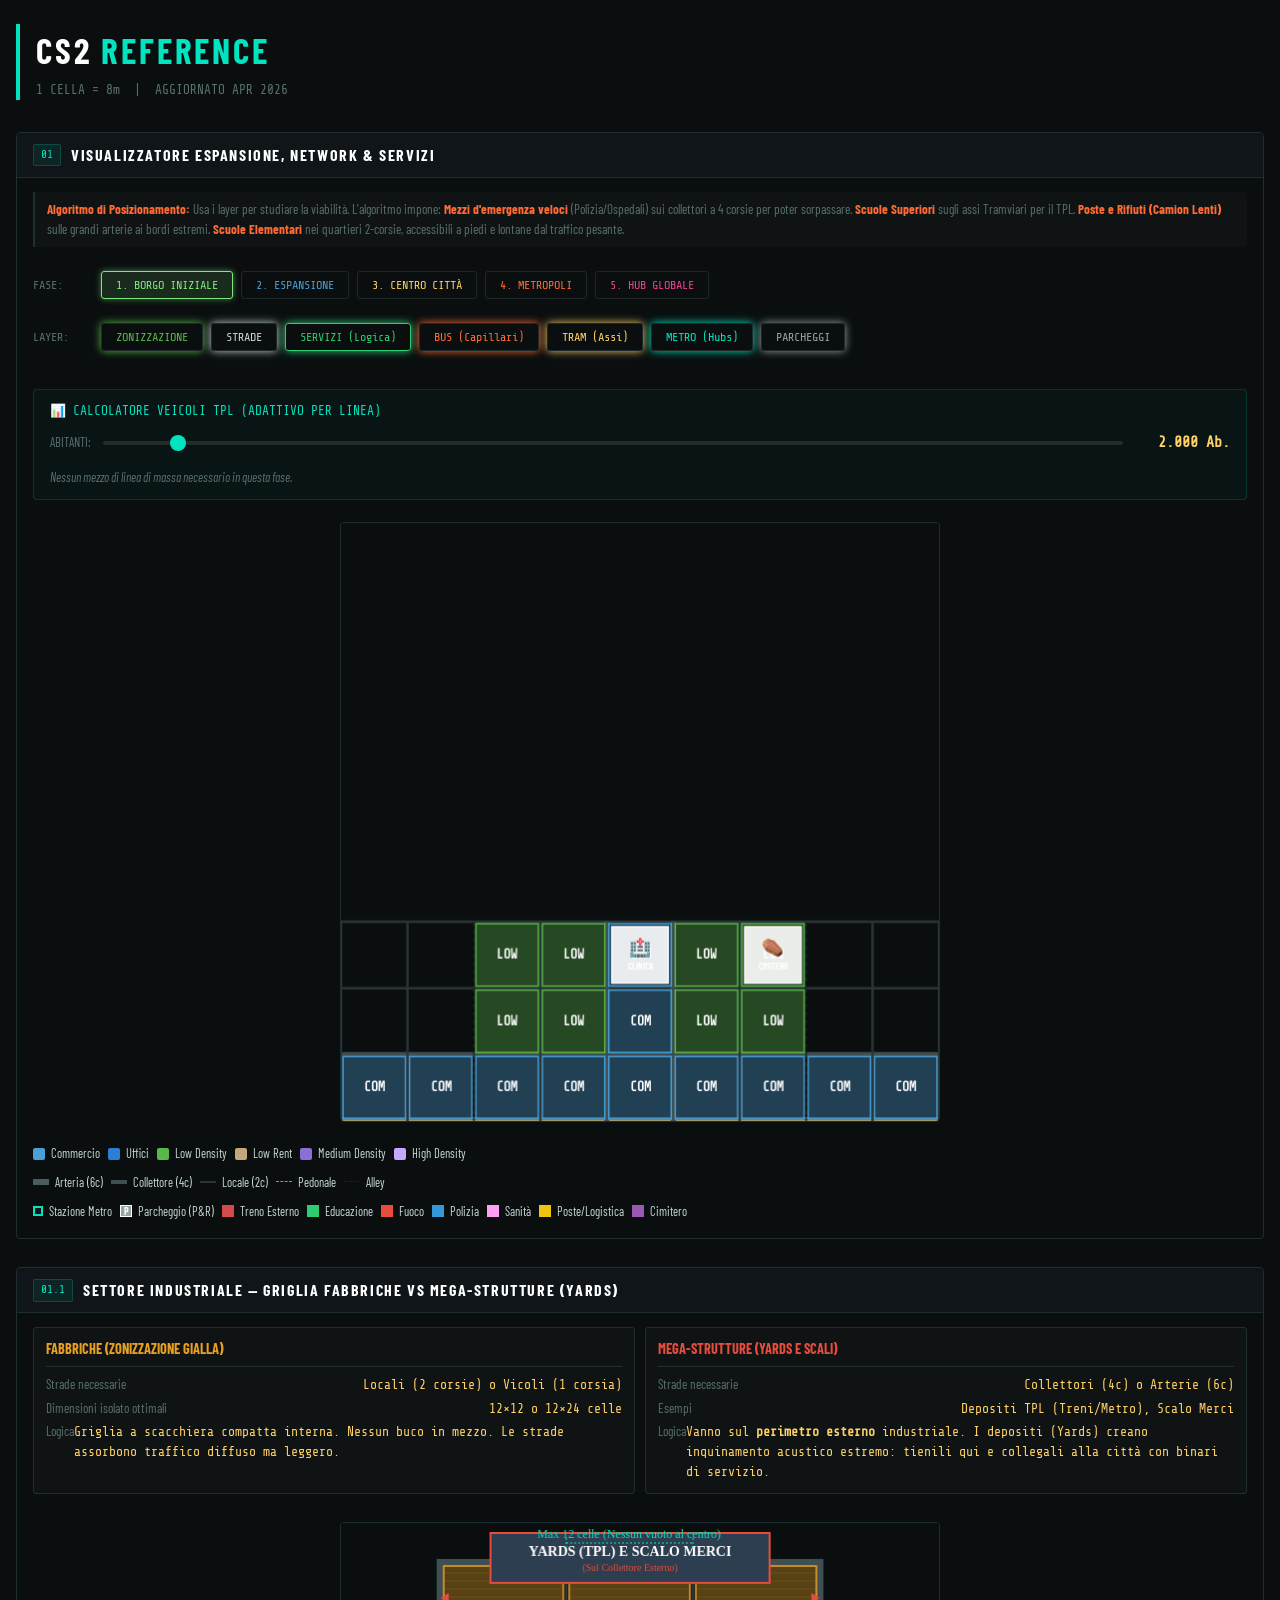
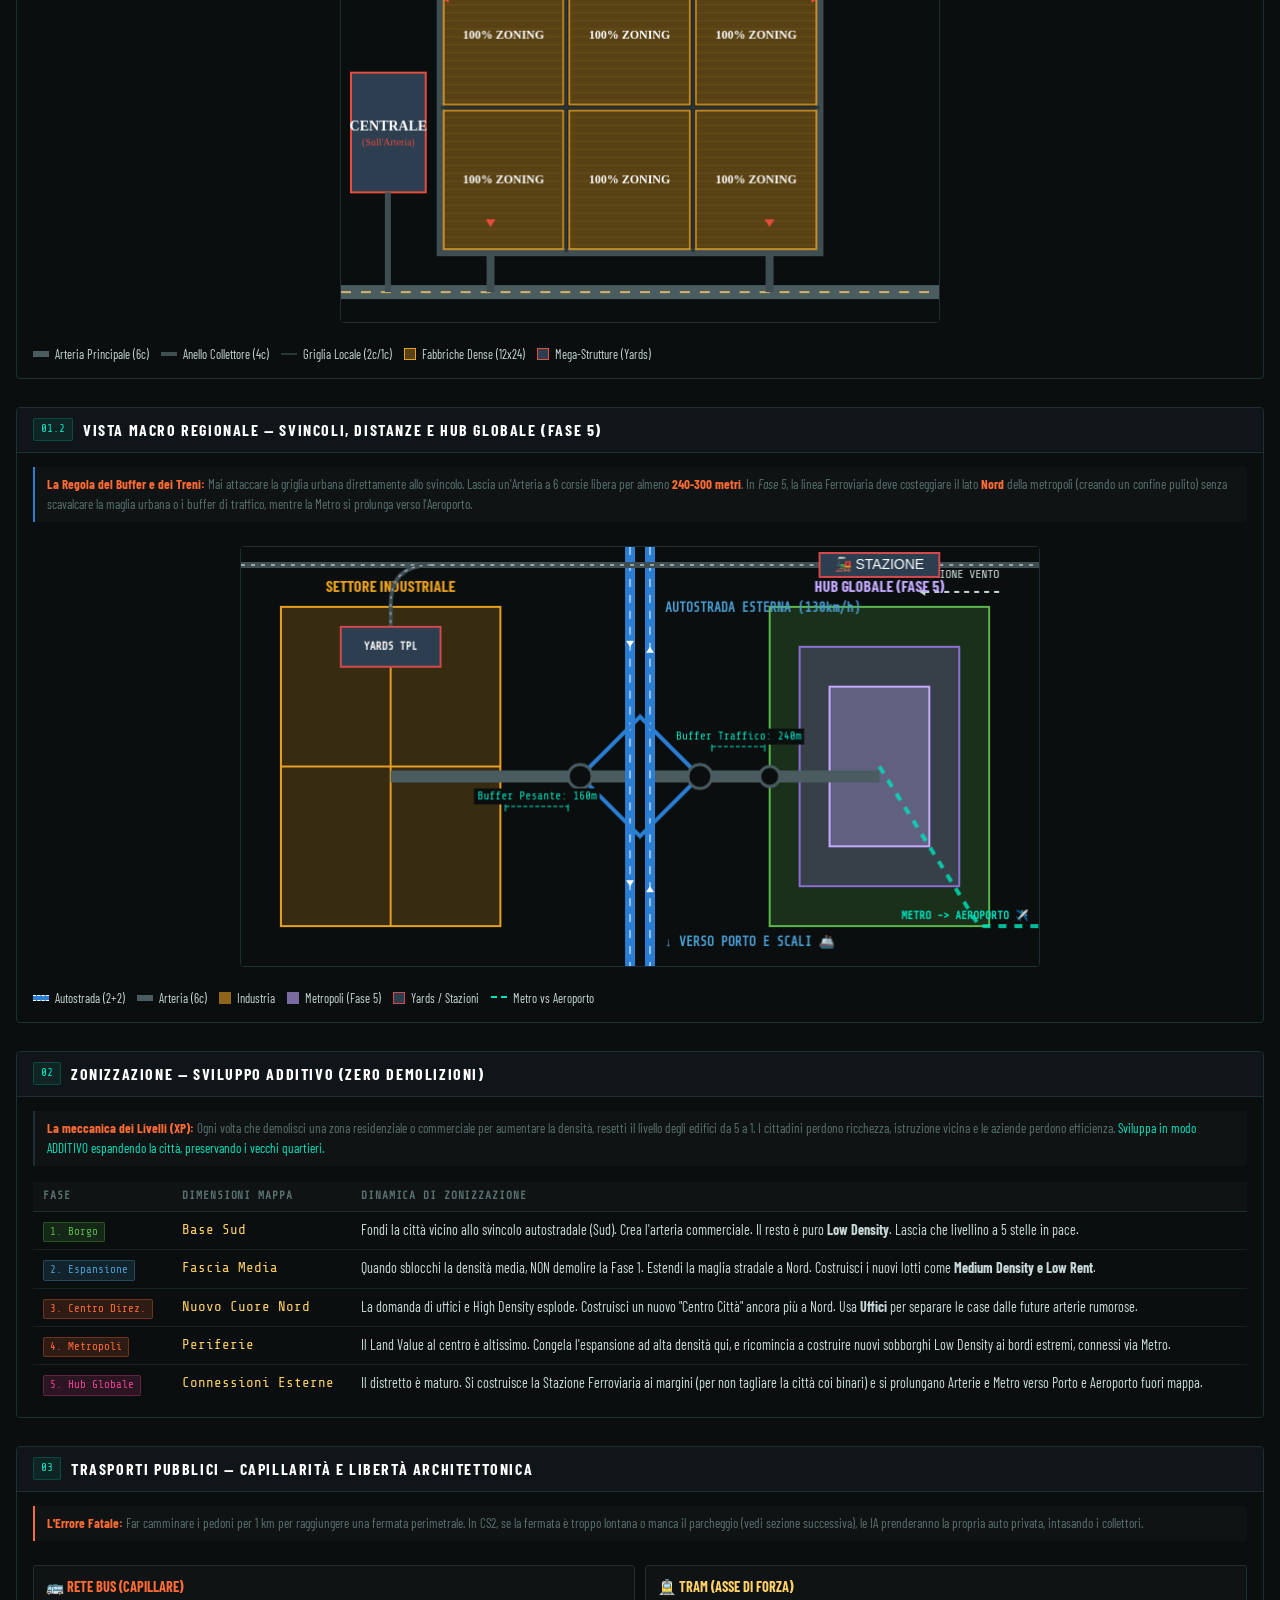
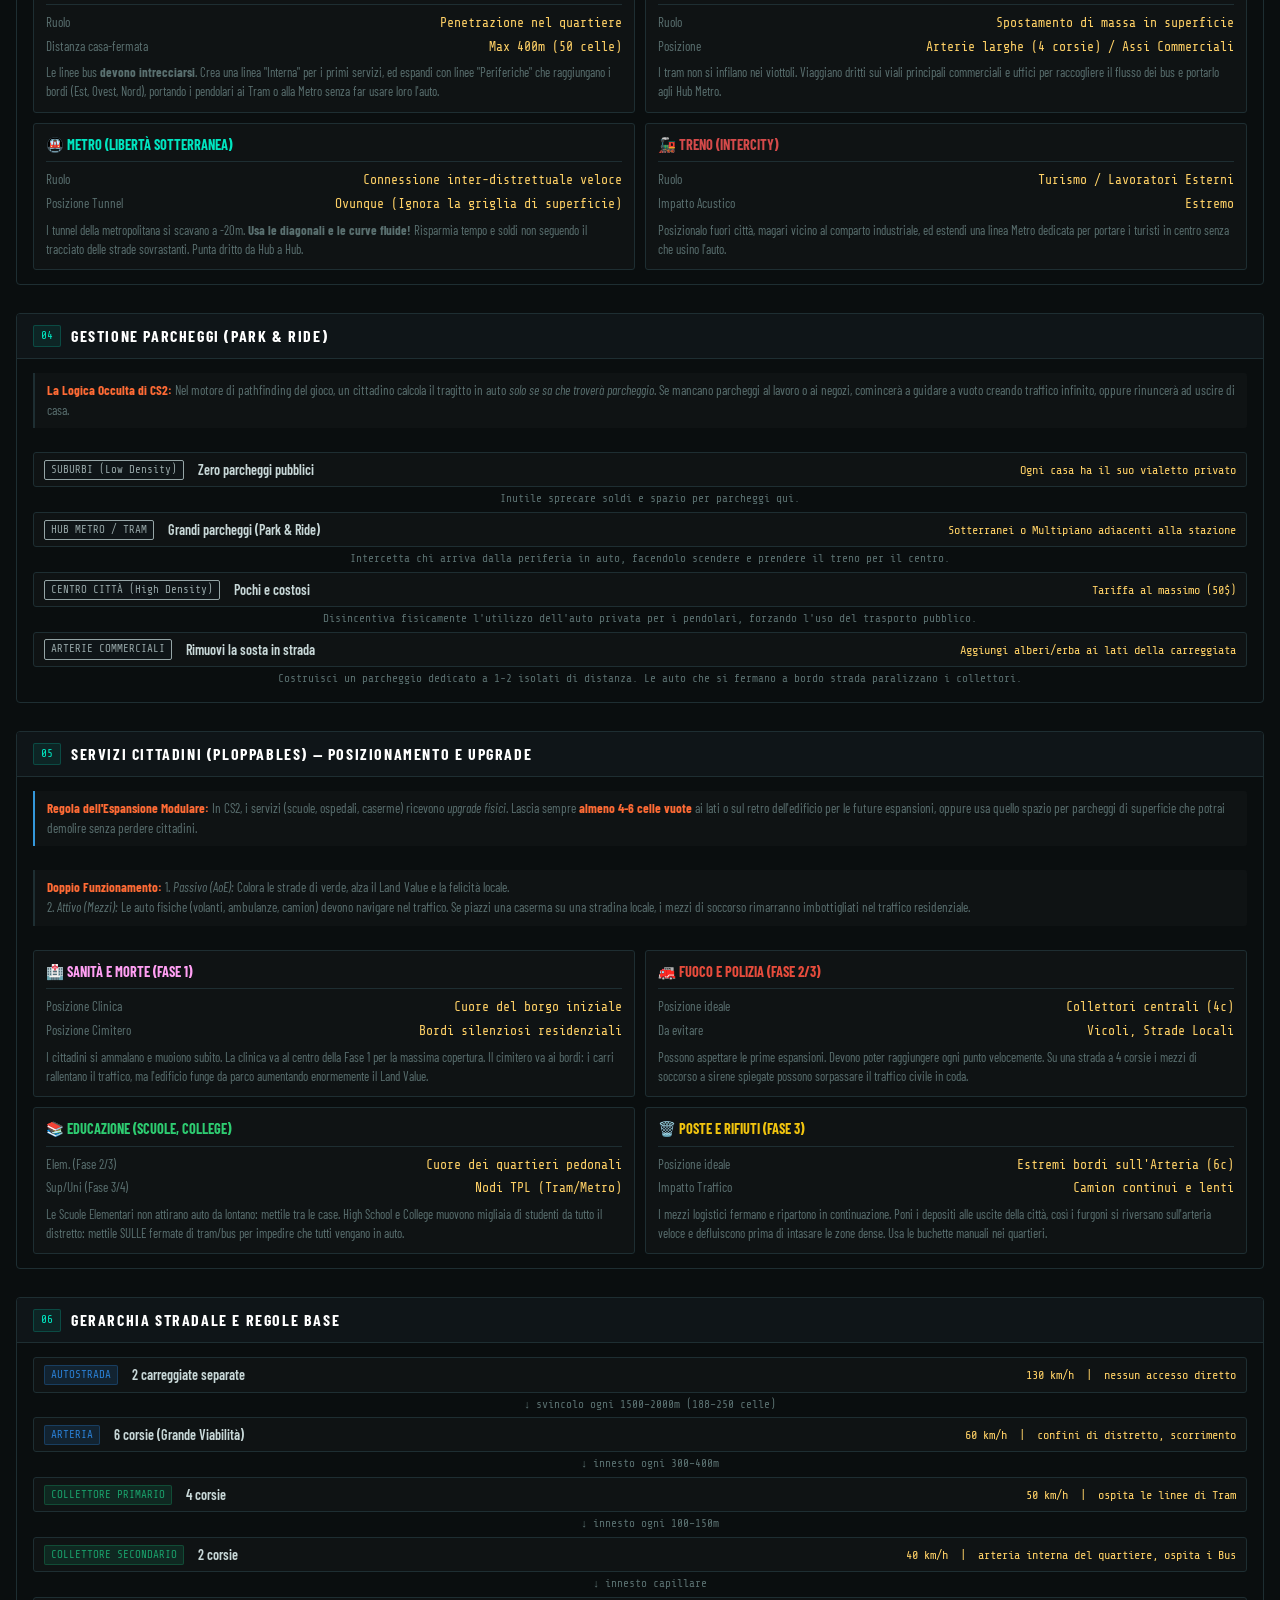
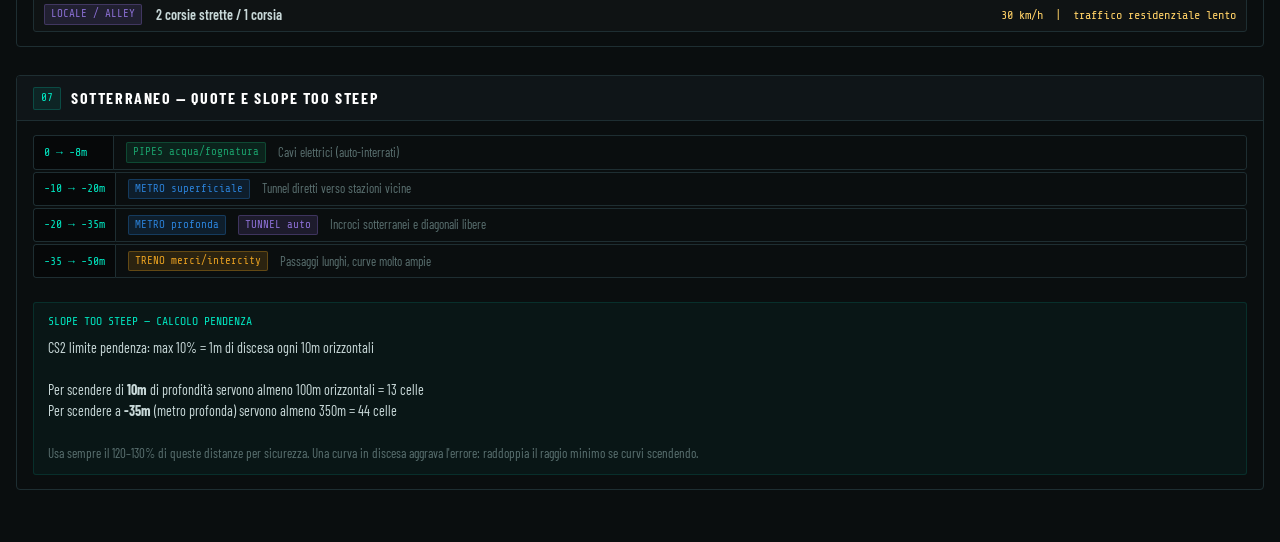
==== commit c98fedb2: "LPT optimization + Phase 5" ====
--- a/HTML/CS2/cs2-reference.html
+++ b/HTML/CS2/cs2-reference.html
@@ -24,6 +24,12 @@
     --zone-res: #5ab84a;
     --zone-lowrent: #c2a878;
     --zone-park: #95a5a6;
+    --srv-edu: #2ecc71;
+    --srv-fire: #e74c3c;
+    --srv-pol: #3498db;
+    --srv-med: #ff9ff3;
+    --srv-post: #f1c40f;
+    --srv-death: #9b59b6;
   }
 
   * { box-sizing: border-box; margin: 0; padding: 0; }
@@ -331,6 +337,84 @@
     margin-bottom: 4px;
   }
 
+  /* Calculator Styles */
+  .calc-panel {
+    background: rgba(0, 229, 192, 0.03);
+    border: 1px solid rgba(0, 229, 192, 0.15);
+    border-radius: 4px;
+    padding: 12px 16px;
+    margin-top: 14px;
+  }
+
+  .calc-header {
+    font-family: 'Share Tech Mono', monospace;
+    color: var(--accent);
+    font-size: 0.8rem;
+    text-transform: uppercase;
+    margin-bottom: 10px;
+  }
+
+  .slider-container {
+    display: flex;
+    align-items: center;
+    gap: 12px;
+    margin-bottom: 14px;
+  }
+
+  .slider-container input[type=range] {
+    flex: 1;
+    -webkit-appearance: none;
+    background: transparent;
+  }
+
+  .slider-container input[type=range]::-webkit-slider-thumb {
+    -webkit-appearance: none;
+    height: 16px;
+    width: 16px;
+    border-radius: 50%;
+    background: var(--accent);
+    cursor: pointer;
+    margin-top: -6px;
+  }
+
+  .slider-container input[type=range]::-webkit-slider-runnable-track {
+    width: 100%;
+    height: 4px;
+    cursor: pointer;
+    background: rgba(255,255,255,0.1);
+    border-radius: 2px;
+  }
+
+  #popDisplay {
+    font-family: 'Share Tech Mono', monospace;
+    color: var(--accent3);
+    font-weight: bold;
+    min-width: 95px;
+    text-align: right;
+  }
+
+  .calc-row {
+    display: flex;
+    justify-content: space-between;
+    padding: 5px 0;
+    border-bottom: 1px solid rgba(255,255,255,0.05);
+    font-size: 0.85rem;
+  }
+
+  .calc-row:last-child {
+    border-bottom: none;
+  }
+
+  .calc-row span:last-child {
+    font-family: 'Share Tech Mono', monospace;
+  }
+
+  .calc-empty {
+    font-size: 0.8rem;
+    color: var(--muted);
+    font-style: italic;
+  }
+
   @media (max-width: 600px) {
     .grid-zone { grid-template-columns: 1fr; }
   }
@@ -347,11 +431,11 @@
 <div class="section">
   <div class="section-header">
     <span class="section-num">01</span>
-    <span class="section-title">Visualizzatore Espansione & Network Strati</span>
+    <span class="section-title">Visualizzatore Espansione, Network & Servizi</span>
   </div>
   <div class="section-body">
     <div class="note" style="margin-bottom:12px">
-      <strong>Livelli e Network:</strong> Usa i layer per vedere come la rete dei trasporti pubblici e dei parcheggi (P&R) si evolve con l'espandersi della città. Il trasporto pubblico deve essere <em>capillare</em> ai bordi e <em>pesante</em> al centro.
+      <strong>Algoritmo di Posizionamento:</strong> Usa i layer per studiare la viabilità. L'algoritmo impone: <strong>Mezzi d'emergenza veloci</strong> (Polizia/Ospedali) sui collettori a 4 corsie per poter sorpassare. <strong>Scuole Superiori</strong> sugli assi Tramviari per il TPL. <strong>Poste e Rifiuti (Camion Lenti)</strong> sulle grandi arterie ai bordi estremi. <strong>Scuole Elementari</strong> nei quartieri 2-corsie, accessibili a piedi e lontane dal traffico pesante.
     </div>
 
     <div class="control-group" id="phase-btns">
@@ -360,16 +444,31 @@
       <button onclick="setPhase(2)" id="btn-ph2" class="btn" style="color:#4a9fd4;">2. ESPANSIONE</button>
       <button onclick="setPhase(3)" id="btn-ph3" class="btn" style="color:#ffd166;">3. CENTRO CITTÀ</button>
       <button onclick="setPhase(4)" id="btn-ph4" class="btn" style="color:#ff6b35;">4. METROPOLI</button>
+      <button onclick="setPhase(5)" id="btn-ph5" class="btn" style="color:#e84393;">5. HUB GLOBALE</button>
     </div>
 
     <div class="control-group" id="layer-btns">
       <span class="ctrl-label">Layer:</span>
       <button onclick="toggleLayer('zones')" id="btn-ly-zones" class="btn active" style="color:var(--zone-res);">ZONIZZAZIONE</button>
       <button onclick="toggleLayer('roads')" id="btn-ly-roads" class="btn active" style="color:var(--text);">STRADE</button>
+      <button onclick="toggleLayer('services')" id="btn-ly-services" class="btn active" style="color:var(--srv-edu); border-color:var(--srv-edu);">SERVIZI (Logica)</button>
       <button onclick="toggleLayer('bus')" id="btn-ly-bus" class="btn active" style="color:var(--accent2);">BUS (Capillari)</button>
       <button onclick="toggleLayer('tram')" id="btn-ly-tram" class="btn active" style="color:var(--accent3);">TRAM (Assi)</button>
       <button onclick="toggleLayer('metro')" id="btn-ly-metro" class="btn active" style="color:var(--accent);">METRO (Hubs)</button>
-      <button onclick="toggleLayer('park')" id="btn-ly-park" class="btn active" style="color:var(--zone-park);">PARCHEGGI (P&R)</button>
+      <button onclick="toggleLayer('park')" id="btn-ly-park" class="btn active" style="color:var(--zone-park);">PARCHEGGI</button>
+    </div>
+
+    <!-- TPL Calculator Panel -->
+    <div class="calc-panel">
+      <div class="calc-header">📊 Calcolatore Veicoli TPL (Adattivo per Linea)</div>
+      <div class="slider-container">
+        <span style="font-size:0.8rem; color:var(--muted);">ABITANTI:</span>
+        <input type="range" id="popSlider" min="0" max="30000" step="500" value="2000" oninput="updateTransitCalc()">
+        <span id="popDisplay">2.000 Ab.</span>
+      </div>
+      <div id="transitResults">
+        <!-- Generato dinamicamente -->
+      </div>
     </div>
 
     <div style="position:relative;width:100%;max-width:600px;margin:0 auto; margin-top: 10px;">
@@ -392,22 +491,168 @@
       <div class="legend-item"><div style="width:16px;height:2px;border-top:1px dotted #1e2528;"></div>Alley</div>
       <div style="width: 100%; height: 6px;"></div> <!-- Spacing -->
       <div class="legend-item"><div style="width:10px;height:10px;border: 2px solid #00e5c0; background: #0f1518;"></div>Stazione Metro</div>
-      <div class="legend-item"><div style="width:12px;height:12px;border: 1px solid #fff; background: #95a5a6; display:flex; align-items:center; justify-content:center; font-size:10px; font-weight:bold; color:#fff;">P</div>Parcheggio</div>
-      <div class="legend-item"><div style="width:8px;height:8px;border: 1px solid #000; background: #ff6b35; border-radius:50%;"></div>Fermata Bus (Lato strada)</div>
-      <div class="legend-item"><div style="width:8px;height:8px;border: 1px solid #000; background: #ffd166; border-radius:50%;"></div>Fermata Tram (Lato strada)</div>
+      <div class="legend-item"><div style="width:12px;height:12px;border: 1px solid #fff; background: #95a5a6; display:flex; align-items:center; justify-content:center; font-size:10px; font-weight:bold; color:#fff;">P</div>Parcheggio (P&R)</div>
+      <div class="legend-item"><div style="width:12px;height:12px;background:#d44a4a;"></div>Treno Esterno</div>
+      <div class="legend-item"><div style="width:12px;height:12px;background:var(--srv-edu);"></div>Educazione</div>
+      <div class="legend-item"><div style="width:12px;height:12px;background:var(--srv-fire);"></div>Fuoco</div>
+      <div class="legend-item"><div style="width:12px;height:12px;background:var(--srv-pol);"></div>Polizia</div>
+      <div class="legend-item"><div style="width:12px;height:12px;background:var(--srv-med);"></div>Sanità</div>
+      <div class="legend-item"><div style="width:12px;height:12px;background:var(--srv-post);"></div>Poste/Logistica</div>
+      <div class="legend-item"><div style="width:12px;height:12px;background:var(--srv-death);"></div>Cimitero</div>
     </div>
   </div>
 </div>
 
-<!-- 01.2 VISTA MACRO: AUTOSTRADA E INDUSTRIA -->
+<!-- 01.1 SETTORE INDUSTRIALE: GRIGLIA E MEGA-STRUTTURE -->
+<div class="section">
+  <div class="section-header">
+    <span class="section-num">01.1</span>
+    <span class="section-title">Settore Industriale — Griglia Fabbriche vs Mega-Strutture (Yards)</span>
+  </div>
+  <div class="section-body">
+    <div class="grid-zone" style="margin-bottom: 16px;">
+      <div class="zone-card">
+        <div class="zone-card-title" style="color:var(--zone-ind)">Fabbriche (Zonizzazione Gialla)</div>
+        <div class="line"><span>Strade necessarie</span><span>Locali (2 corsie) o Vicoli (1 corsia)</span></div>
+        <div class="line"><span>Dimensioni isolato ottimali</span><span>12×12 o 12×24 celle</span></div>
+        <div class="line"><span>Logica</span><span>Griglia a scacchiera compatta interna. Nessun buco in mezzo. Le strade assorbono traffico diffuso ma leggero.</span></div>
+      </div>
+      <div class="zone-card">
+        <div class="zone-card-title" style="color:#e74c3c">Mega-Strutture (Yards e Scali)</div>
+        <div class="line"><span>Strade necessarie</span><span>Collettori (4c) o Arterie (6c)</span></div>
+        <div class="line"><span>Esempi</span><span>Depositi TPL (Treni/Metro), Scalo Merci</span></div>
+        <div class="line"><span>Logica</span><span>Vanno sul <strong>perimetro esterno</strong> industriale. I depositi (Yards) creano inquinamento acustico estremo: tienili qui e collegali alla città con binari di servizio.</span></div>
+      </div>
+    </div>
+
+    <div style="position:relative;width:100%;max-width:600px;margin:0 auto; overflow: hidden; border:1px solid #1e2e32; border-radius:4px;">
+      <canvas id="industryMap" width="600" height="400" style="width:100%; height:auto; background:#0a0e0f; display:block;"></canvas>
+    </div>
+
+    <div style="display:flex;flex-wrap:wrap;margin-top:10px;gap: 12px;font-size:0.78rem;">
+      <div style="display:flex;align-items:center;gap:6px;"><div style="width:16px;height:6px;background:#4a5c60;"></div>Arteria Principale (6c)</div>
+      <div style="display:flex;align-items:center;gap:6px;"><div style="width:16px;height:4px;background:#3e4e52;"></div>Anello Collettore (4c)</div>
+      <div style="display:flex;align-items:center;gap:6px;"><div style="width:16px;height:2px;background:#2a3538;"></div>Griglia Locale (2c/1c)</div>
+      <div style="display:flex;align-items:center;gap:6px;"><div style="width:12px;height:12px;background:rgba(232,160,32,0.35);border:1px solid #e8a020;"></div>Fabbriche Dense (12x24)</div>
+      <div style="display:flex;align-items:center;gap:6px;"><div style="width:12px;height:12px;background:#2c3e50;border:1px solid #e74c3c;"></div>Mega-Strutture (Yards)</div>
+    </div>
+  </div>
+</div>
+
+<script>
+(function() {
+  const c = document.getElementById('industryMap');
+  const ctx = c.getContext('2d');
+  const W = 600, H = 400;
+
+  ctx.fillStyle = '#0a0e0f';
+  ctx.fillRect(0, 0, W, H);
+
+  // Arteria
+  ctx.strokeStyle = '#4a5c60'; ctx.lineWidth = 14;
+  ctx.beginPath(); ctx.moveTo(0, H - 30); ctx.lineTo(W, H - 30); ctx.stroke();
+  ctx.strokeStyle = '#ffd166'; ctx.lineWidth = 1.5; ctx.setLineDash([10, 10]);
+  ctx.beginPath(); ctx.moveTo(0, H - 30); ctx.lineTo(W, H - 30); ctx.stroke();
+  ctx.setLineDash([]);
+
+  // Anello Collettore Perimetrale
+  ctx.strokeStyle = '#3e4e52'; ctx.lineWidth = 8;
+  ctx.strokeRect(100, 40, 380, 290); 
+  ctx.beginPath(); ctx.moveTo(150, 330); ctx.lineTo(150, H - 30); ctx.stroke();
+  ctx.beginPath(); ctx.moveTo(430, 330); ctx.lineTo(430, H - 30); ctx.stroke();
+
+  // Griglia Locale Interna
+  ctx.strokeStyle = '#2a3538'; ctx.lineWidth = 3;
+  ctx.beginPath(); ctx.moveTo(226, 40); ctx.lineTo(226, 330); ctx.stroke();
+  ctx.beginPath(); ctx.moveTo(353, 40); ctx.lineTo(353, 330); ctx.stroke();
+  ctx.beginPath(); ctx.moveTo(100, 185); ctx.lineTo(480, 185); ctx.stroke();
+
+  // Blocchi di Zonizzazione Gialla
+  const drawGrowableBlock = (x, y, w, h) => {
+    ctx.fillStyle = 'rgba(232, 160, 32, 0.35)';
+    ctx.strokeStyle = '#e8a020';
+    ctx.lineWidth = 1.5;
+    ctx.fillRect(x + 3, y + 3, w - 6, h - 6);
+    ctx.strokeRect(x + 3, y + 3, w - 6, h - 6);
+    
+    ctx.strokeStyle = 'rgba(232, 160, 32, 0.15)';
+    ctx.lineWidth = 1;
+    for(let i = y + 10; i < y + h - 5; i += 8) {
+      ctx.beginPath(); ctx.moveTo(x + 4, i); ctx.lineTo(x + w - 4, i); ctx.stroke();
+    }
+
+    ctx.fillStyle = '#fff';
+    ctx.font = "bold 12px 'Barlow Condensed'";
+    ctx.textAlign = 'center'; ctx.textBaseline = 'middle';
+    ctx.fillText("100% ZONING", x + w/2, y + h/2);
+  };
+
+  drawGrowableBlock(100, 40, 126, 145);
+  drawGrowableBlock(226, 40, 127, 145);
+  drawGrowableBlock(353, 40, 127, 145);
+  drawGrowableBlock(100, 185, 126, 145);
+  drawGrowableBlock(226, 185, 127, 145);
+  drawGrowableBlock(353, 185, 127, 145);
+
+  // Mega-Strutture (Ploppables e YARDS)
+  const drawPloppable = (x, y, w, h, title, subtitle) => {
+    ctx.fillStyle = '#2c3e50';
+    ctx.fillRect(x, y, w, h);
+    ctx.strokeStyle = '#e74c3c';
+    ctx.lineWidth = 2;
+    ctx.strokeRect(x, y, w, h);
+    
+    ctx.fillStyle = '#fff';
+    ctx.font = "bold 14px 'Share Tech Mono'";
+    ctx.textAlign = 'center';
+    ctx.fillText(title, x + w/2, y + h/2 - 6);
+    ctx.fillStyle = '#e74c3c';
+    ctx.font = "10px 'Barlow Condensed'";
+    ctx.fillText(subtitle, x + w/2, y + h/2 + 10);
+  };
+
+  drawPloppable(10, 150, 75, 120, "CENTRALE", "(Sull'Arteria)");
+  ctx.strokeStyle = '#3e4e52'; ctx.lineWidth = 6;
+  ctx.beginPath(); ctx.moveTo(47, 270); ctx.lineTo(47, H - 30); ctx.stroke();
+
+  drawPloppable(150, 10, 280, 50, "YARDS (TPL) E SCALO MERCI", "(Sul Collettore Esterno)");
+
+  const drawTrafficArrow = (x, y, dir, color) => {
+    ctx.fillStyle = color;
+    ctx.beginPath();
+    if(dir === 'up') { ctx.moveTo(x,y); ctx.lineTo(x-5,y+8); ctx.lineTo(x+5,y+8); }
+    if(dir === 'down') { ctx.moveTo(x,y); ctx.lineTo(x-5,y-8); ctx.lineTo(x+5,y-8); }
+    if(dir === 'right') { ctx.moveTo(x,y); ctx.lineTo(x-8,y-5); ctx.lineTo(x-8,y+5); }
+    if(dir === 'left') { ctx.moveTo(x,y); ctx.lineTo(x+8,y-5); ctx.lineTo(x+8,y+5); }
+    ctx.fill();
+  };
+
+  drawTrafficArrow(150, 305, 'down', '#e74c3c');
+  drawTrafficArrow(430, 305, 'down', '#e74c3c');
+  drawTrafficArrow(100, 75, 'left', '#e74c3c');
+  drawTrafficArrow(480, 75, 'right', '#e74c3c');
+
+  ctx.strokeStyle = '#00e5c0'; ctx.lineWidth = 1; ctx.setLineDash([2, 2]);
+  ctx.beginPath(); ctx.moveTo(226, 20); ctx.lineTo(353, 20); ctx.stroke();
+  ctx.beginPath(); ctx.moveTo(226, 15); ctx.lineTo(226, 25); ctx.stroke();
+  ctx.beginPath(); ctx.moveTo(353, 15); ctx.lineTo(353, 25); ctx.stroke();
+  ctx.setLineDash([]);
+  ctx.fillStyle = '#00e5c0';
+  ctx.font = "12px 'Barlow Condensed'";
+  ctx.fillText("Max 12 celle (Nessun vuoto al centro)", 289, 12);
+
+})();
+</script>
+
+<!-- 01.2 VISTA MACRO: AUTOSTRADA E HUB GLOBALE -->
 <div class="section">
   <div class="section-header">
     <span class="section-num">01.2</span>
-    <span class="section-title">Vista Macro Regionale — Svincoli e Distanze</span>
+    <span class="section-title">Vista Macro Regionale — Svincoli, Distanze e Hub Globale (Fase 5)</span>
   </div>
   <div class="section-body">
     <div class="note" style="margin-bottom:12px; border-color: var(--road-art);">
-      <strong>La Regola del Buffer:</strong> Mai attaccare la griglia urbana direttamente allo svincolo. Lascia sempre un'Arteria a 6 corsie libera da incroci per almeno <strong>240-300 metri (30-38 celle)</strong> per far smaltire il traffico in entrata e creare una coda in uscita che non blocchi le rotatorie interne. L'industria va messa sottovento.
+      <strong>La Regola del Buffer e dei Treni:</strong> Mai attaccare la griglia urbana direttamente allo svincolo. Lascia un'Arteria a 6 corsie libera per almeno <strong>240-300 metri</strong>. In <em>Fase 5</em>, la linea Ferroviaria deve costeggiare il lato <strong>Nord</strong> della metropoli (creando un confine pulito) senza scavalcare la maglia urbana o i buffer di traffico, mentre la Metro si prolunga verso l'Aeroporto.
     </div>
 
     <div style="position:relative;width:100%;max-width:800px;margin:0 auto; overflow: hidden; border:1px solid #1e2e32; border-radius:4px;">
@@ -418,9 +663,10 @@
     <div style="display:flex;flex-wrap:wrap;margin-top:10px;gap: 12px;font-size:0.78rem;">
       <div style="display:flex;align-items:center;gap:6px;"><div style="width:16px;height:6px;background:#2a7fd4; border-top:1px dashed #fff; border-bottom:1px dashed #fff;"></div>Autostrada (2+2)</div>
       <div style="display:flex;align-items:center;gap:6px;"><div style="width:16px;height:6px;background:#4a5c60;"></div>Arteria (6c)</div>
-      <div style="display:flex;align-items:center;gap:6px;"><div style="width:16px;height:4px;background:#3e4e52;"></div>Collettore Ind. (4c)</div>
       <div style="display:flex;align-items:center;gap:6px;"><div style="width:12px;height:12px;background:#e8a020;opacity:0.6;border:1px solid #e8a020;"></div>Industria</div>
-      <div style="display:flex;align-items:center;gap:6px;"><div style="width:12px;height:12px;background:#c4aaff;opacity:0.6;border:1px solid #c4aaff;"></div>Metropoli (Fase 4)</div>
+      <div style="display:flex;align-items:center;gap:6px;"><div style="width:12px;height:12px;background:#c4aaff;opacity:0.6;border:1px solid #c4aaff;"></div>Metropoli (Fase 5)</div>
+      <div style="display:flex;align-items:center;gap:6px;"><div style="width:12px;height:12px;background:#2c3e50;border:1px solid #d44a4a;"></div>Yards / Stazioni</div>
+      <div style="display:flex;align-items:center;gap:6px;"><div style="width:16px;height:4px;border-top:2px dashed #00e5c0;"></div>Metro vs Aeroporto</div>
     </div>
   </div>
 </div>
@@ -455,7 +701,6 @@
     cx.stroke();
     cx.setLineDash([]);
     
-    // Terminal lines
     if (isVertical) {
       cx.beginPath(); cx.moveTo(x1-5, y1); cx.lineTo(x1+5, y1); cx.stroke();
       cx.beginPath(); cx.moveTo(x2-5, y2); cx.lineTo(x2+5, y2); cx.stroke();
@@ -473,7 +718,6 @@
       cx.save();
       cx.translate(x1 + 10, y1 + (y2-y1)/2);
       cx.rotate(-Math.PI/2);
-      // Background for text
       cx.fillStyle = '#0a0e0f';
       let w = cx.measureText(text).width + 6;
       cx.fillRect(-w/2, -8, w, 16);
@@ -493,27 +737,27 @@
   cx.fillStyle = '#0a0e0f';
   cx.fillRect(0, 0, W, H);
 
-  // 1. Vento (Alto a destra)
+  // 1. Vento (Spostato per non incrociare i treni a Nord)
+  const windY = 45;
   cx.strokeStyle = '#c8d8d8';
   cx.lineWidth = 2;
   cx.setLineDash([5, 5]);
-  cx.beginPath(); cx.moveTo(W - 40, 30); cx.lineTo(W - 120, 30); cx.stroke();
+  cx.beginPath(); cx.moveTo(W - 40, windY); cx.lineTo(W - 120, windY); cx.stroke();
   cx.setLineDash([]);
-  drawArrow(W - 120, 30, Math.PI, '#c8d8d8');
+  drawArrow(W - 120, windY, Math.PI, '#c8d8d8');
   cx.fillStyle = '#c8d8d8';
   cx.font = "12px 'Share Tech Mono'";
   cx.textAlign = 'right';
-  cx.fillText("DIREZIONE VENTO", W - 40, 16);
+  cx.fillText("DIREZIONE VENTO", W - 40, windY - 14);
 
   // 2. Zone Industriali (Sinistra)
-  const indX = 40, indY = 40, indW = 220, indH = 340;
+  const indX = 40, indY = 60, indW = 220, indH = 320;
   cx.fillStyle = 'rgba(232,160,32,0.2)';
   cx.strokeStyle = '#e8a020';
   cx.lineWidth = 2;
   cx.fillRect(indX, indY, indW, indH);
   cx.strokeRect(indX, indY, indW, indH);
   
-  // Griglia industriale interna (Collettori 4 corsie)
   cx.beginPath(); cx.moveTo(indX, indY + indH/2); cx.lineTo(indX + indW, indY + indH/2); cx.stroke();
   cx.beginPath(); cx.moveTo(indX + indW/2, indY); cx.lineTo(indX + indW/2, indY + indH); cx.stroke();
 
@@ -521,86 +765,122 @@
   cx.font = "bold 16px 'Barlow Condensed'";
   cx.textAlign = 'center';
   cx.fillText("SETTORE INDUSTRIALE", indX + indW/2, indY - 15);
-  cx.font = "11px 'Share Tech Mono'";
-  cx.fillText("(Lontano da centro, Sottovento)", indX + indW/2, indY + indH + 20);
-
-  // 3. Metropoli Fase 4 (Destra)
-  const cityX = W/2 + 130, cityY = 40, cityW = 220, cityH = 340;
+
+  // 3. Metropoli Fase 5 (Destra)
+  const cityX = W/2 + 130, cityY = 60, cityW = 220, cityH = 320;
   
-  // Low Density Outer
   cx.fillStyle = 'rgba(90,184,74,0.2)'; cx.strokeStyle = '#5ab84a';
   cx.fillRect(cityX, cityY, cityW, cityH); cx.strokeRect(cityX, cityY, cityW, cityH);
   
-  // Medium Density Mid
   cx.fillStyle = 'rgba(139,111,212,0.25)'; cx.strokeStyle = '#8b6fd4';
   cx.fillRect(cityX+30, cityY+40, cityW-60, cityH-80); cx.strokeRect(cityX+30, cityY+40, cityW-60, cityH-80);
   
-  // High Density Core
   cx.fillStyle = 'rgba(196,170,255,0.3)'; cx.strokeStyle = '#c4aaff';
   cx.fillRect(cityX+60, cityY+80, cityW-120, cityH-160); cx.strokeRect(cityX+60, cityY+80, cityW-120, cityH-160);
 
   cx.fillStyle = '#c4aaff';
   cx.font = "bold 16px 'Barlow Condensed'";
   cx.textAlign = 'center';
-  cx.fillText("METROPOLI (FASE 4)", cityX + cityW/2, cityY - 15);
+  cx.fillText("HUB GLOBALE (FASE 5)", cityX + cityW/2, cityY - 15);
 
   // 4. Autostrada (Centro, Verticale)
   const hwX = W/2;
-  // Carreggiata Ovest (Direzione Sud)
   cx.strokeStyle = '#2a7fd4'; cx.lineWidth = 10;
   cx.beginPath(); cx.moveTo(hwX - 10, 0); cx.lineTo(hwX - 10, H); cx.stroke();
-  // Linea tratteggiata interna
   cx.strokeStyle = '#fff'; cx.lineWidth = 1; cx.setLineDash([8, 8]);
   cx.beginPath(); cx.moveTo(hwX - 10, 0); cx.lineTo(hwX - 10, H); cx.stroke();
   cx.setLineDash([]);
-  drawArrow(hwX - 10, 80, Math.PI/2, '#fff'); // Freccia giù
+  drawArrow(hwX - 10, 100, Math.PI/2, '#fff');
   drawArrow(hwX - 10, H - 80, Math.PI/2, '#fff');
   
-  // Carreggiata Est (Direzione Nord)
   cx.strokeStyle = '#2a7fd4'; cx.lineWidth = 10;
   cx.beginPath(); cx.moveTo(hwX + 10, 0); cx.lineTo(hwX + 10, H); cx.stroke();
   cx.strokeStyle = '#fff'; cx.lineWidth = 1; cx.setLineDash([8, 8]);
   cx.beginPath(); cx.moveTo(hwX + 10, 0); cx.lineTo(hwX + 10, H); cx.stroke();
   cx.setLineDash([]);
-  drawArrow(hwX + 10, 80, -Math.PI/2, '#fff'); // Freccia su
+  drawArrow(hwX + 10, 100, -Math.PI/2, '#fff');
   drawArrow(hwX + 10, H - 80, -Math.PI/2, '#fff');
 
   cx.fillStyle = '#4a9fd4';
   cx.font = "bold 13px 'Share Tech Mono'";
   cx.textAlign = 'left';
-  cx.fillText("AUTOSTRADA SUD (130km/h)", hwX + 25, 20);
+  cx.fillText("AUTOSTRADA ESTERNA (130km/h)", hwX + 25, 65);
+  cx.fillText("↓ VERSO PORTO E SCALI 🚢", hwX + 25, H - 20);
 
   // 5. Arteria Orizzontale a 6 Corsie
-  const artY = H/2;
+  const artY = H/2 + 20;
   cx.strokeStyle = '#4a5c60'; cx.lineWidth = 12;
-  // Segmento Destro (Verso Città)
   cx.beginPath(); cx.moveTo(hwX + 15, artY); cx.lineTo(cityX + cityW/2, artY); cx.stroke();
-  // Segmento Sinistro (Verso Industria)
   cx.beginPath(); cx.moveTo(hwX - 15, artY); cx.lineTo(indX + indW/2, artY); cx.stroke();
 
   // 6. Svincolo a Diamante (Stilizzato)
   cx.strokeStyle = '#2a7fd4'; cx.lineWidth = 4;
   cx.beginPath();
-  cx.moveTo(hwX, artY - 60);    // Top
-  cx.lineTo(hwX + 60, artY);    // Right
-  cx.lineTo(hwX, artY + 60);    // Bottom
-  cx.lineTo(hwX - 60, artY);    // Left
+  cx.moveTo(hwX, artY - 60);
+  cx.lineTo(hwX + 60, artY);
+  cx.lineTo(hwX, artY + 60);
+  cx.lineTo(hwX - 60, artY);
   cx.closePath();
   cx.stroke();
 
-  // Rotatorie di innesto svincolo/arteria
   cx.fillStyle = '#0a0e0f'; cx.strokeStyle = '#4a5c60'; cx.lineWidth = 3;
   cx.beginPath(); cx.arc(hwX + 60, artY, 12, 0, Math.PI*2); cx.fill(); cx.stroke();
   cx.beginPath(); cx.arc(hwX - 60, artY, 12, 0, Math.PI*2); cx.fill(); cx.stroke();
-  // Rotatoria ingresso Città
   cx.beginPath(); cx.arc(cityX, artY, 10, 0, Math.PI*2); cx.fill(); cx.stroke();
 
-  // 7. Dimensioni / Quote
-  // Dal casello/svincolo (hwX + 60) al bordo della città (cityX)
-  drawDimLine(hwX + 72, artY - 30, cityX - 10, artY - 30, "Buffer senza incroci: 240-300m (30-38 celle)");
+  // 7. FASE 5: Rete Ferroviaria a Nord
+  const trainY = 18;
   
-  // Dal casello/svincolo (hwX - 60) all'industria
-  drawDimLine(indX + indW + 10, artY + 30, hwX - 72, artY + 30, "Buffer Traffico Pesante: 160m (20 celle)");
+  // Linea Ferroviaria Principale (Orizzontale, taglia il Nord) - Fatta a viadotto sull'autostrada
+  cx.strokeStyle = '#3e4e52'; cx.lineWidth = 6;
+  cx.beginPath(); cx.moveTo(0, trainY); cx.lineTo(W, trainY); cx.stroke();
+  cx.strokeStyle = '#95a5a6'; cx.lineWidth = 2; cx.setLineDash([4, 6]);
+  cx.beginPath(); cx.moveTo(0, trainY); cx.lineTo(W, trainY); cx.stroke();
+  cx.setLineDash([]);
+  
+  // Stazione Passeggeri (Sopra la Metropoli)
+  const stationW = 120, stationH = 24;
+  const stationX = cityX + cityW/2 - stationW/2;
+  cx.fillStyle = '#2c3e50'; cx.fillRect(stationX, trainY - stationH/2, stationW, stationH);
+  cx.strokeStyle = '#d44a4a'; cx.lineWidth = 2; cx.strokeRect(stationX, trainY - stationH/2, stationW, stationH);
+  cx.fillStyle = '#fff'; cx.font = "14px 'Segoe UI Emoji', sans-serif"; cx.textAlign = 'center'; cx.textBaseline = 'middle';
+  cx.fillText("🚂 STAZIONE", stationX + stationW/2, trainY);
+  
+  // Binario di Servizio verso i YARDS (Zona Industriale)
+  const branchX = indX + indW/2; 
+  cx.strokeStyle = '#3e4e52'; cx.lineWidth = 4;
+  cx.beginPath(); cx.moveTo(branchX + 40, trainY); 
+  cx.quadraticCurveTo(branchX, trainY, branchX, trainY + 40);
+  cx.lineTo(branchX, indY + 20); cx.stroke();
+  
+  cx.strokeStyle = '#95a5a6'; cx.lineWidth = 1.5; cx.setLineDash([3, 5]);
+  cx.beginPath(); cx.moveTo(branchX + 40, trainY); 
+  cx.quadraticCurveTo(branchX, trainY, branchX, trainY + 40);
+  cx.lineTo(branchX, indY + 20); cx.stroke();
+  cx.setLineDash([]);
+
+  // YARDS TPL (Deposito dentro l'Industria)
+  const yardW = 100, yardH = 40;
+  cx.fillStyle = '#2c3e50'; cx.fillRect(branchX - yardW/2, indY + 20, yardW, yardH);
+  cx.strokeStyle = '#d44a4a'; cx.lineWidth = 2; cx.strokeRect(branchX - yardW/2, indY + 20, yardW, yardH);
+  cx.fillStyle = '#fff'; cx.font = "bold 11px 'Share Tech Mono'"; cx.textAlign = 'center'; cx.textBaseline = 'middle';
+  cx.fillText("YARDS TPL", branchX, indY + 40);
+
+  // Prolungamento Metro verso Aeroporto
+  cx.strokeStyle = 'rgba(0, 229, 192, 0.8)'; cx.lineWidth = 4;
+  cx.setLineDash([8, 8]);
+  cx.beginPath(); 
+  cx.moveTo(cityX + cityW/2, cityY + cityH/2); 
+  cx.lineTo(cityX + cityW - 10, H - 40); 
+  cx.lineTo(W, H - 40); 
+  cx.stroke(); cx.setLineDash([]);
+  
+  cx.fillStyle = '#00e5c0'; cx.font = "bold 11px 'Share Tech Mono'"; cx.textAlign = 'right';
+  cx.fillText("METRO -> AEROPORTO ✈️", W - 10, H - 50);
+
+  // 8. Dimensioni / Quote
+  drawDimLine(hwX + 72, artY - 30, cityX - 5, artY - 30, "Buffer Traffico: 240m");
+  drawDimLine(indX + indW + 5, artY + 30, hwX - 72, artY + 30, "Buffer Pesante: 160m");
 
 })();
 </script>
@@ -642,6 +922,11 @@
         <td class="val">Periferie</td>
         <td>Il Land Value al centro è altissimo. Congela l'espansione ad alta densità qui, e ricomincia a costruire nuovi sobborghi Low Density ai bordi estremi, connessi via Metro.</td>
       </tr>
+      <tr>
+        <td><span class="tag" style="background:rgba(232,67,147,0.15);color:#e84393;border:1px solid rgba(232,67,147,0.3);">5. Hub Globale</span></td>
+        <td class="val">Connessioni Esterne</td>
+        <td>Il distretto è maturo. Si costruisce la Stazione Ferroviaria ai margini (per non tagliare la città coi binari) e si prolungano Arterie e Metro verso Porto e Aeroporto fuori mappa.</td>
+      </tr>
     </table>
   </div>
 </div>
@@ -686,7 +971,7 @@
   </div>
 </div>
 
-<!-- 04. GESTIONE PARCHEGGI (PARK & RIDE) -->
+<!-- 04. GESTIONE PARCHEGGI E LOGICA DI PATHFINDING -->
 <div class="section">
   <div class="section-header">
     <span class="section-num">04</span>
@@ -729,10 +1014,56 @@
   </div>
 </div>
 
-<!-- 05. GERARCHIA STRADALE -->
+<!-- 05. SERVIZI CITTADINI (PLOPPABLES) -->
 <div class="section">
   <div class="section-header">
     <span class="section-num">05</span>
+    <span class="section-title">Servizi Cittadini (Ploppables) — Posizionamento e Upgrade</span>
+  </div>
+  <div class="section-body">
+    <div class="note" style="margin-bottom:12px; border-color: #3498db;">
+      <strong>Regola dell'Espansione Modulare:</strong> In CS2, i servizi (scuole, ospedali, caserme) ricevono <em>upgrade fisici</em>. Lascia sempre <strong>almeno 4-6 celle vuote</strong> ai lati o sul retro dell'edificio per le future espansioni, oppure usa quello spazio per parcheggi di superficie che potrai demolire senza perdere cittadini.
+    </div>
+    
+    <div class="note" style="margin-bottom:12px; background:rgba(255,255,255,0.02); border-left:2px solid var(--border);">
+      <strong>Doppio Funzionamento:</strong> 
+      1. <em>Passivo (AoE):</em> Colora le strade di verde, alza il Land Value e la felicità locale.<br>
+      2. <em>Attivo (Mezzi):</em> Le auto fisiche (volanti, ambulanze, camion) devono navigare nel traffico. Se piazzi una caserma su una stradina locale, i mezzi di soccorso rimarranno imbottigliati nel traffico residenziale.
+    </div>
+
+    <div class="grid-zone">
+      <div class="zone-card">
+        <div class="zone-card-title" style="color:var(--srv-med)">🏥 Sanità e Morte (Fase 1)</div>
+        <div class="line"><span>Posizione Clinica</span><span>Cuore del borgo iniziale</span></div>
+        <div class="line"><span>Posizione Cimitero</span><span>Bordi silenziosi residenziali</span></div>
+        <div style="font-size: 0.8rem; color: var(--muted); margin-top: 5px;">I cittadini si ammalano e muoiono subito. La clinica va al centro della Fase 1 per la massima copertura. Il cimitero va ai bordi: i carri rallentano il traffico, ma l'edificio funge da parco aumentando enormemente il Land Value.</div>
+      </div>
+      <div class="zone-card">
+        <div class="zone-card-title" style="color:var(--srv-fire)">🚒 Fuoco e Polizia (Fase 2/3)</div>
+        <div class="line"><span>Posizione ideale</span><span>Collettori centrali (4c)</span></div>
+        <div class="line"><span>Da evitare</span><span>Vicoli, Strade Locali</span></div>
+        <div style="font-size: 0.8rem; color: var(--muted); margin-top: 5px;">Possono aspettare le prime espansioni. Devono poter raggiungere ogni punto velocemente. Su una strada a 4 corsie i mezzi di soccorso a sirene spiegate possono sorpassare il traffico civile in coda.</div>
+      </div>
+      <div class="zone-card">
+        <div class="zone-card-title" style="color:var(--srv-edu)">📚 Educazione (Scuole, College)</div>
+        <div class="line"><span>Elem. (Fase 2/3)</span><span>Cuore dei quartieri pedonali</span></div>
+        <div class="line"><span>Sup/Uni (Fase 3/4)</span><span>Nodi TPL (Tram/Metro)</span></div>
+        <div style="font-size: 0.8rem; color: var(--muted); margin-top: 5px;">Le Scuole Elementari non attirano auto da lontano: mettile tra le case. High School e College muovono migliaia di studenti da tutto il distretto: mettile SULLE fermate di tram/bus per impedire che tutti vengano in auto.</div>
+      </div>
+      <div class="zone-card">
+        <div class="zone-card-title" style="color:var(--srv-post)">🗑️ Poste e Rifiuti (Fase 3)</div>
+        <div class="line"><span>Posizione ideale</span><span>Estremi bordi sull'Arteria (6c)</span></div>
+        <div class="line"><span>Impatto Traffico</span><span>Camion continui e lenti</span></div>
+        <div style="font-size: 0.8rem; color: var(--muted); margin-top: 5px;">I mezzi logistici fermano e ripartono in continuazione. Poni i depositi alle uscite della città, così i furgoni si riversano sull'arteria veloce e defluiscono prima di intasare le zone dense. Usa le buchette manuali nei quartieri.</div>
+      </div>
+    </div>
+  </div>
+</div>
+
+<!-- 06. GERARCHIA STRADALE -->
+<div class="section">
+  <div class="section-header">
+    <span class="section-num">06</span>
     <span class="section-title">Gerarchia Stradale e Regole Base</span>
   </div>
   <div class="section-body">
@@ -770,10 +1101,10 @@
   </div>
 </div>
 
-<!-- 06. SOTTERRANEO E PENDENZE -->
+<!-- 07. SOTTERRANEO E PENDENZE -->
 <div class="section">
   <div class="section-header">
-    <span class="section-num">06</span>
+    <span class="section-num">07</span>
     <span class="section-title">Sotterraneo — Quote e Slope Too Steep</span>
   </div>
   <div class="section-body">
@@ -826,7 +1157,7 @@
   
   const W = 600, H = 600;
   const CELLS = 9; 
-  const CS = W / CELLS; // CS = 66.6px circa
+  const CS = W / CELLS; 
 
   const COLORS = {
     'COM': '#4a9fd4', 'OFF': '#2a7fd4', 'LOW': '#5ab84a',
@@ -834,7 +1165,6 @@
     'STATION': '#0f1518', 'PARK': '#95a5a6'
   };
 
-  // State Management
   let currentPhase = 1;
   let activeLayers = {
     zones: true,
@@ -842,7 +1172,8 @@
     bus: true,
     tram: true,
     metro: true,
-    park: true
+    park: true,
+    services: true
   };
 
   // =====================================
@@ -873,6 +1204,26 @@
     [1, 1, 1, 1, 1, 1, 1, 1, 1]  
   ];
 
+  // Configurazione dei Servizi (Ploppables) Algoritmica
+  const servicesData = [
+    // Sanità e Morte (Necessità assolute in Fase 1)
+    {c: 4, r: 6, minPhase: 1, color: 'var(--srv-med)', icon: '🏥', label: 'CLINICA'}, 
+    {c: 6, r: 6, minPhase: 1, color: 'var(--srv-death)', icon: '⚰️', label: 'CIMITERO'}, 
+
+    // Emergenze e Sicurezza (Possono aspettare Fase 2 e 3)
+    {c: 2, r: 5, minPhase: 2, color: 'var(--srv-fire)', icon: '🚒', label: 'FUOCO'},  
+    {c: 5, r: 3, minPhase: 3, color: 'var(--srv-pol)', icon: '🚓', label: 'POLIZIA'}, 
+    
+    // Educazione (Cresce con le fasi)
+    {c: 2, r: 2, minPhase: 3, color: 'var(--srv-edu)', icon: '📚', label: 'ELEM.'},
+    {c: 6, r: 2, minPhase: 3, color: 'var(--srv-edu)', icon: '📚', label: 'ELEM.'},
+    {c: 2, r: 4, minPhase: 3, color: 'var(--srv-edu)', icon: '🎓', label: 'HIGH S.'},
+    {c: 6, r: 4, minPhase: 4, color: 'var(--srv-edu)', icon: '🏛️', label: 'COLLEGE'},
+    
+    // Logistica Lenta 
+    {c: 1, r: 8, minPhase: 3, color: 'var(--srv-post)', icon: '📦', label: 'POSTE'}
+  ];
+
   function getHorizontalRoadType(r) {
     if (r === 9) return '6lane'; 
     if (r === 4) return '4lane'; 
@@ -890,10 +1241,6 @@
     return '2lane';
   }
 
-  // =====================================
-  // FUNZIONI DI DISEGNO
-  // =====================================
-
   function drawBlock(c, r, phase) {
     if (phase < phaseMap[r][c]) return; 
     let type = zoneMap[r][c];
@@ -904,16 +1251,12 @@
       ctx.strokeStyle = '#00e5c0';
       ctx.lineWidth = 2;
       ctx.strokeRect(c * CS + 2, r * CS + 2, CS - 4, CS - 4);
-      
       ctx.fillStyle = '#00e5c0';
-      ctx.font = "bold 20px 'Share Tech Mono', monospace";
-      ctx.textAlign = 'center';
-      ctx.textBaseline = 'middle';
+      ctx.font = "bold 20px 'Share Tech Mono'";
+      ctx.textAlign = 'center'; ctx.textBaseline = 'middle';
       ctx.fillText("M", c * CS + CS/2, r * CS + CS/2);
       return;
-    } else if (type === 'STATION') {
-      return; 
-    }
+    } else if (type === 'STATION') { return; }
 
     if (!activeLayers.zones) return; 
 
@@ -928,10 +1271,32 @@
     
     ctx.fillStyle = '#fff';
     ctx.font = "bold 13px 'Share Tech Mono', monospace";
+    ctx.textAlign = 'center'; ctx.textBaseline = 'middle';
+    let label = type === 'LOW_R' ? 'LOW RENT' : type;
+    ctx.fillText(label, c * CS + CS/2, r * CS + CS/2);
+  }
+
+  function drawService(s, phase) {
+    if (!activeLayers.services || phase < s.minPhase) return;
+
+    ctx.fillStyle = s.color;
+    ctx.globalAlpha = 0.9;
+    ctx.fillRect(s.c * CS + 5, s.r * CS + 5, CS - 10, CS - 10);
+    
+    ctx.strokeStyle = '#fff';
+    ctx.lineWidth = 1.5;
+    ctx.strokeRect(s.c * CS + 5, s.r * CS + 5, CS - 10, CS - 10);
+
+    ctx.globalAlpha = 1.0;
+    ctx.fillStyle = '#fff';
+    ctx.font = "18px 'Segoe UI Emoji', sans-serif";
     ctx.textAlign = 'center';
     ctx.textBaseline = 'middle';
-    let label = type === 'LOW_R' ? 'LOW RENT' : type;
-    ctx.fillText(label, c * CS + CS/2, r * CS + CS/2);
+    ctx.fillText(s.icon, s.c * CS + CS/2, s.r * CS + CS/2 - 6);
+
+    ctx.font = "bold 9px 'Barlow Condensed'";
+    ctx.fillStyle = '#fff';
+    ctx.fillText(s.label, s.c * CS + CS/2, s.r * CS + CS/2 + 12);
   }
 
   function drawParking(c, r, type) {
@@ -939,7 +1304,6 @@
     
     ctx.fillStyle = COLORS.PARK;
     ctx.globalAlpha = 0.8;
-    // Disegna un blocco leggermente più piccolo della cella
     ctx.fillRect(c * CS + 6, r * CS + 6, CS - 12, CS - 12);
     ctx.strokeStyle = '#fff';
     ctx.lineWidth = 1.5;
@@ -947,8 +1311,7 @@
 
     ctx.fillStyle = '#fff';
     ctx.font = "bold 16px 'Share Tech Mono'";
-    ctx.textAlign = 'center';
-    ctx.textBaseline = 'middle';
+    ctx.textAlign = 'center'; ctx.textBaseline = 'middle';
     ctx.fillText("P", c * CS + CS/2, r * CS + CS/2 - 4);
 
     ctx.font = "9px 'Barlow Condensed'";
@@ -962,31 +1325,19 @@
     ctx.lineTo(x2, y2);
     
     if (type === '6lane') {
-      ctx.lineWidth = 8;
-      ctx.strokeStyle = '#4a5c60';
-      ctx.stroke();
+      ctx.lineWidth = 8; ctx.strokeStyle = '#4a5c60'; ctx.stroke();
       ctx.beginPath(); ctx.moveTo(x1, y1); ctx.lineTo(x2, y2);
       ctx.lineWidth = 1; ctx.strokeStyle = '#ffd166'; ctx.stroke();
     } else if (type === '4lane') {
-      ctx.lineWidth = 5;
-      ctx.strokeStyle = '#3e4e52';
-      ctx.stroke();
+      ctx.lineWidth = 5; ctx.strokeStyle = '#3e4e52'; ctx.stroke();
     } else if (type === '2lane') {
-      ctx.lineWidth = 2.5;
-      ctx.strokeStyle = '#2a3538';
-      ctx.stroke();
+      ctx.lineWidth = 2.5; ctx.strokeStyle = '#2a3538'; ctx.stroke();
     } else if (type === 'alley') {
-      ctx.lineWidth = 1.5;
-      ctx.strokeStyle = '#1e2528';
-      ctx.setLineDash([4, 4]);
-      ctx.stroke();
-      ctx.setLineDash([]);
+      ctx.lineWidth = 1.5; ctx.strokeStyle = '#1e2528';
+      ctx.setLineDash([4, 4]); ctx.stroke(); ctx.setLineDash([]);
     } else if (type === 'ped') {
-      ctx.lineWidth = 3;
-      ctx.strokeStyle = '#5ab84a';
-      ctx.setLineDash([2, 3]);
-      ctx.stroke();
-      ctx.setLineDash([]);
+      ctx.lineWidth = 3; ctx.strokeStyle = '#5ab84a';
+      ctx.setLineDash([2, 3]); ctx.stroke(); ctx.setLineDash([]);
     }
   }
 
@@ -997,13 +1348,11 @@
     if (phase === 3) minY = 1;
 
     for (let r = minY; r <= 9; r++) {
-      let type = getHorizontalRoadType(r);
-      drawRoadSegment(0, r * CS, W, r * CS, type);
+      drawRoadSegment(0, r * CS, W, r * CS, getHorizontalRoadType(r));
     }
     for (let c = 0; c <= 9; c++) {
       for (let r = minY; r < 9; r++) {
-        let type = getVerticalRoadType(c, r);
-        drawRoadSegment(c * CS, r * CS, c * CS, (r+1) * CS, type);
+        drawRoadSegment(c * CS, r * CS, c * CS, (r+1) * CS, getVerticalRoadType(c, r));
       }
     }
   }
@@ -1030,17 +1379,14 @@
     ctx.arc(cx, cy, 4, 0, Math.PI * 2);
     ctx.fillStyle = type === 'bus' ? '#ff6b35' : '#ffd166';
     ctx.fill();
-    ctx.lineWidth = 1.5;
-    ctx.strokeStyle = '#0a0e0f';
-    ctx.stroke();
+    ctx.lineWidth = 1.5; ctx.strokeStyle = '#0a0e0f'; ctx.stroke();
   }
 
   function drawTransitPath(route, color, isTram = false) {
     ctx.strokeStyle = color;
     ctx.lineWidth = 3;
     if (isTram) {
-      ctx.setLineDash([8, 6]);
-      ctx.lineWidth = 4;
+      ctx.setLineDash([8, 6]); ctx.lineWidth = 4;
     } else {
       ctx.setLineDash([5, 4]);
     }
@@ -1050,8 +1396,7 @@
     for(let i = 1; i < route.length; i++) {
       ctx.lineTo(route[i][0] * CS, route[i][1] * CS);
     }
-    ctx.stroke();
-    ctx.setLineDash([]);
+    ctx.stroke(); ctx.setLineDash([]);
   }
 
   function drawGrid(phase) {
@@ -1059,32 +1404,25 @@
     ctx.fillStyle = '#0a0e0f';
     ctx.fillRect(0, 0, W, H);
 
-    // 1. STRADE
-    if (activeLayers.roads) drawRoads(phase);
-
-    // 2. ZONIZZAZIONE
+    if (activeLayers.roads) {
+      drawRoads(phase);
+    }
+
     for (let r = 0; r < CELLS; r++) {
       for (let c = 0; c < CELLS; c++) {
         drawBlock(c, r, phase);
       }
     }
 
-    // 3. PARCHEGGI STRATEGICI (Nuova meccanica)
-    if (phase >= 2) {
-      // Parcheggio di superficie a supporto del commercio Fase 2
-      drawParking(5, 7, 'surface'); 
-    }
-    if (phase >= 3) {
-      // Parcheggio Multipiano tra Uffici e Alta Densità
-      drawParking(6, 4, 'multistory');
-    }
+    servicesData.forEach(s => drawService(s, phase));
+
+    if (phase >= 2) drawParking(5, 7, 'surface'); 
+    if (phase >= 3) drawParking(6, 4, 'multistory');
     if (phase >= 4) {
-      // Grandi Park & Ride Sotterranei a fianco della Stazione Metro
       drawParking(3, 0, 'underground');
       drawParking(5, 0, 'underground');
     }
 
-    // 4. BUS 
     if (phase >= 2 && activeLayers.bus) {
       const busRoute1 = [[3, 8], [3, 4], [2, 4], [2, 6], [6, 6], [6, 4], [5, 4], [5, 8], [3, 8]];
       drawTransitPath(busRoute1, '#ff6b35');
@@ -1097,7 +1435,6 @@
       }
     }
 
-    // 5. TRAM 
     if (phase >= 3 && activeLayers.tram) {
       const tramRoute1 = [[0, 8], [9, 8]];
       drawTransitPath(tramRoute1, '#ffd166', true);
@@ -1117,31 +1454,77 @@
       }
     }
 
-    // 6. METRO SOTTERRANEA
     if (phase >= 4 && activeLayers.metro) {
       ctx.strokeStyle = 'rgba(0, 229, 192, 0.7)';
-      ctx.lineWidth = 6;
-      ctx.lineCap = 'round';
-      ctx.lineJoin = 'round';
+      ctx.lineWidth = 6; ctx.lineCap = 'round'; ctx.lineJoin = 'round';
       ctx.beginPath();
       ctx.moveTo(CS * 0.5, CS * 8.5); 
       ctx.bezierCurveTo(CS * 1.5, CS * 5,  CS * 3, CS * 2,  CS * 4.5, CS * 0.5); 
       ctx.lineTo(CS * 8.5, CS * 0.5);
       ctx.stroke();
       ctx.strokeStyle = '#0a0e0f';
-      ctx.lineWidth = 2;
-      ctx.setLineDash([8, 12]);
-      ctx.stroke();
-      ctx.setLineDash([]);
-    }
-  }
-
-  // API Pubbliche per l'interfaccia UI
+      ctx.lineWidth = 2; ctx.setLineDash([8, 12]);
+      ctx.stroke(); ctx.setLineDash([]);
+    }
+  }
+
+  window.updateTransitCalc = function() {
+    const pop = parseInt(document.getElementById('popSlider').value);
+    const display = pop === 0 ? "< 500 Ab." : pop.toLocaleString('it-IT') + " Ab.";
+    document.getElementById('popDisplay').innerText = display;
+
+    const container = document.getElementById('transitResults');
+    container.innerHTML = '';
+
+    if (currentPhase === 1 || pop === 0) {
+      container.innerHTML = '<div class="calc-empty">Nessun mezzo di linea di massa necessario in questa fase.</div>';
+      return;
+    }
+
+    let html = '';
+    
+    // Formula per il calcolo dei veicoli: (Base per N° fermate) + (Bonus Popolazione)
+    const addRow = (name, color, baseVehicles, popFactor) => {
+       let vehicles = baseVehicles + Math.floor(pop / popFactor);
+       html += `<div class="calc-row"><span style="color:${color}">${name}</span> <span>${vehicles} vett.</span></div>`;
+    };
+
+    if (currentPhase >= 2 && activeLayers.bus) {
+      addRow('🚌 Bus L1 (Circolare Interna, 9 fermate)', '#ff6b35', 3, 3000);
+    }
+    if (currentPhase >= 4 && activeLayers.bus) {
+      addRow('🚌 Bus L2 (Circolare Esterna, 7 fermate)', '#e8501e', 3, 4000);
+    }
+    if (currentPhase >= 3 && activeLayers.tram) {
+      addRow('🚊 Tram Sud (Asse Commerciale, 4 fermate)', '#ffd166', 2, 5000);
+      addRow('🚊 Tram Centro (Asse Direzionale, 4 fermate)', '#ffd166', 2, 5000);
+    }
+    if (currentPhase >= 4 && activeLayers.tram) {
+      addRow('🚊 Tram Nord (Asse Residenziale, 4 fermate)', '#ffd166', 2, 5000);
+    }
+    if (currentPhase >= 4 && activeLayers.metro) {
+      let trains = Math.max(1, Math.floor(pop / 8000));
+      html += `<div class="calc-row"><span style="color:#00e5c0">🚇 Metro (Spola inter-distrettuale)</span> <span>${trains} treni</span></div>`;
+    }
+    if (currentPhase >= 5) {
+      let trains = Math.max(1, Math.floor(pop / 10000));
+      html += `<div class="calc-row"><span style="color:#d44a4a">🚂 Treno Intercity (Regionale)</span> <span>${trains} treni</span></div>`;
+    }
+
+    if(html === '') {
+       html = '<div class="calc-empty">Nessun layer di trasporto attivo. Accendi Tram, Bus o Metro.</div>';
+    }
+
+    container.innerHTML = html;
+  };
+
   window.setPhase = function(p) {
     currentPhase = p;
     drawGrid(currentPhase);
-    const baseColors = ['','#7de87d','#4a9fd4','#ffd166','#ff6b35'];
-    [1,2,3,4].forEach(i => {
+    
+    // Aggiorna bottoni
+    const baseColors = ['','#7de87d','#4a9fd4','#ffd166','#ff6b35','#e84393'];
+    [1,2,3,4,5].forEach(i => {
       const btn = document.getElementById('btn-ph'+i);
       if(i === p) {
         btn.classList.add('active');
@@ -1155,6 +1538,11 @@
         btn.style.borderColor = 'rgba(80,100,100,0.3)';
       }
     });
+
+    // Imposta popolazioni predefinite logiche quando si cambia fase
+    const defaultPops = [0, 2000, 6000, 15000, 30000, 30000];
+    document.getElementById('popSlider').value = defaultPops[p];
+    updateTransitCalc();
   };
 
   window.toggleLayer = function(layerName) {
@@ -1168,12 +1556,11 @@
       btn.style.background = 'transparent';
     }
     drawGrid(currentPhase);
+    updateTransitCalc(); // Aggiorna la tabella se spegni/accendi un mezzo
   };
 
-  // Setup Iniziale
   setPhase(1);
 })();
 </script>
 
-</body>
-</html>
+<!-- 01.1 SETTORE INDUSTRIALE: GRIGLIA E MEGA-STRUTTURE -->
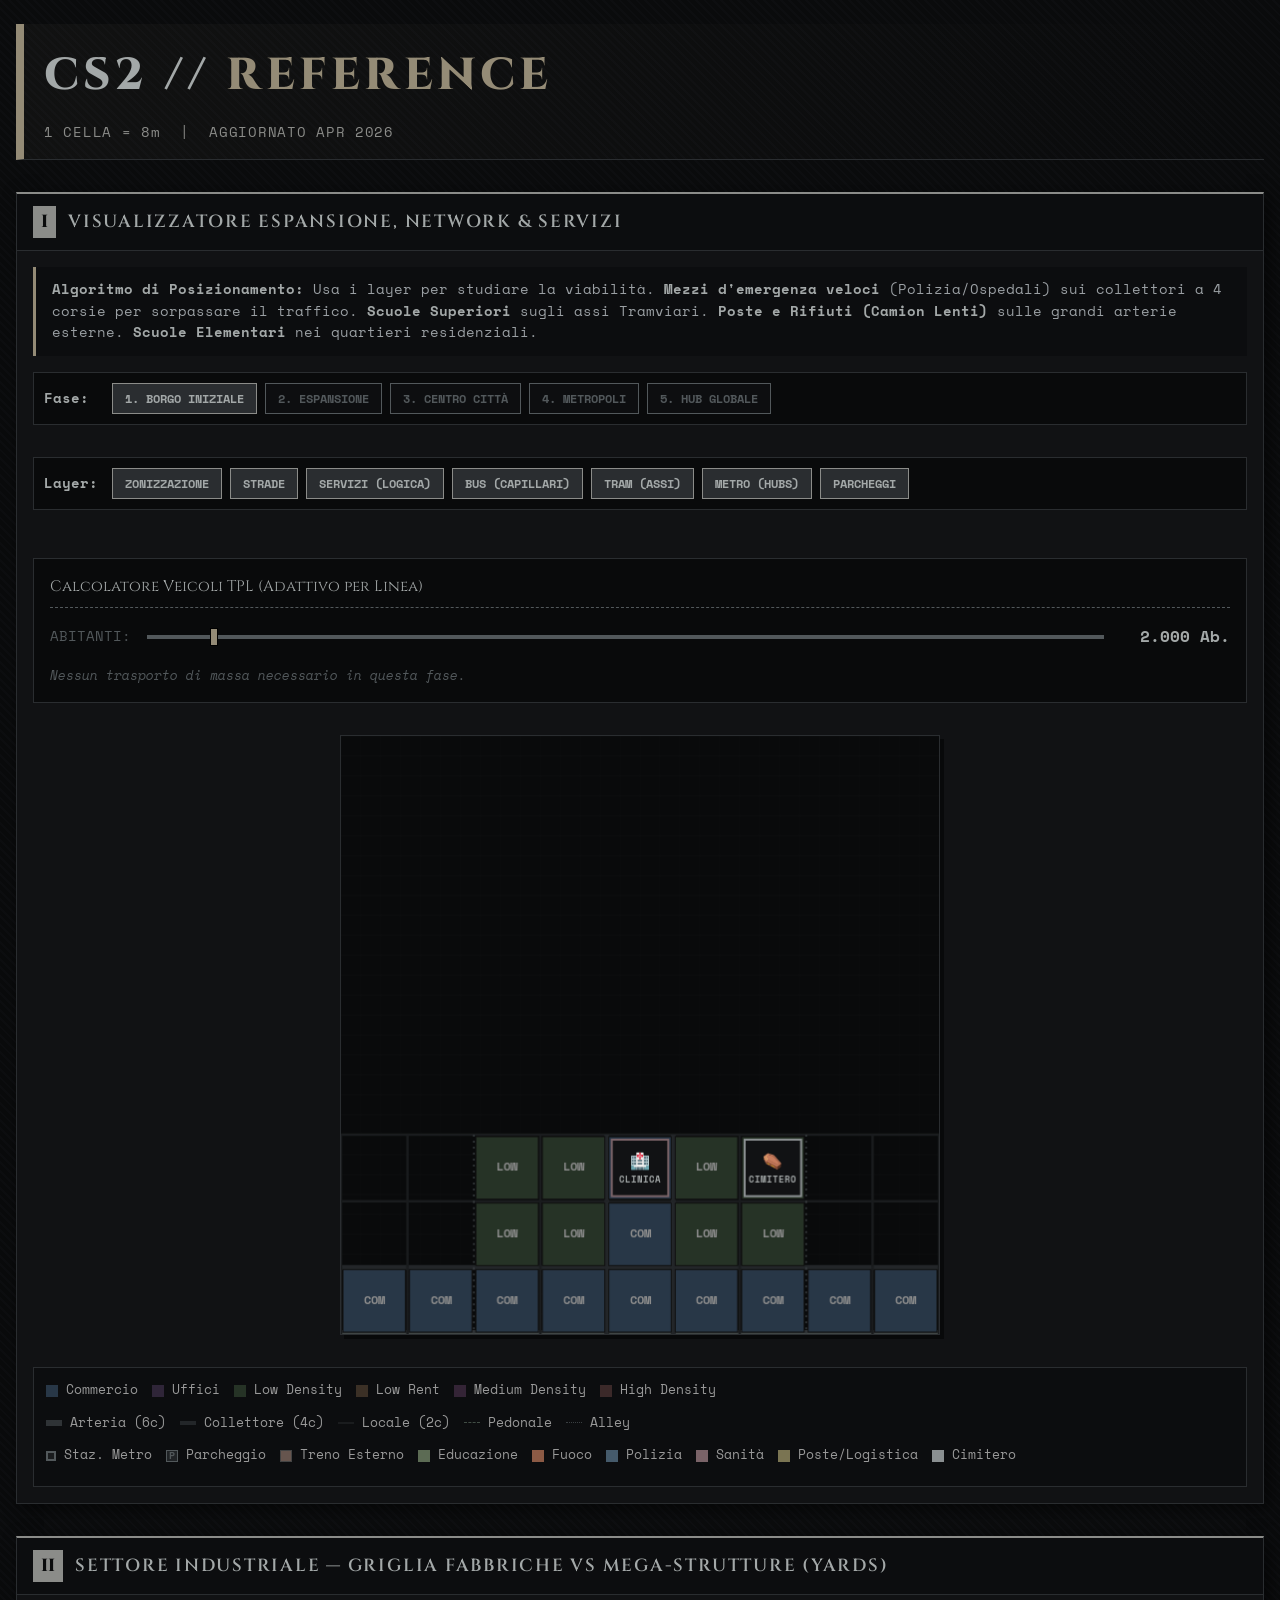
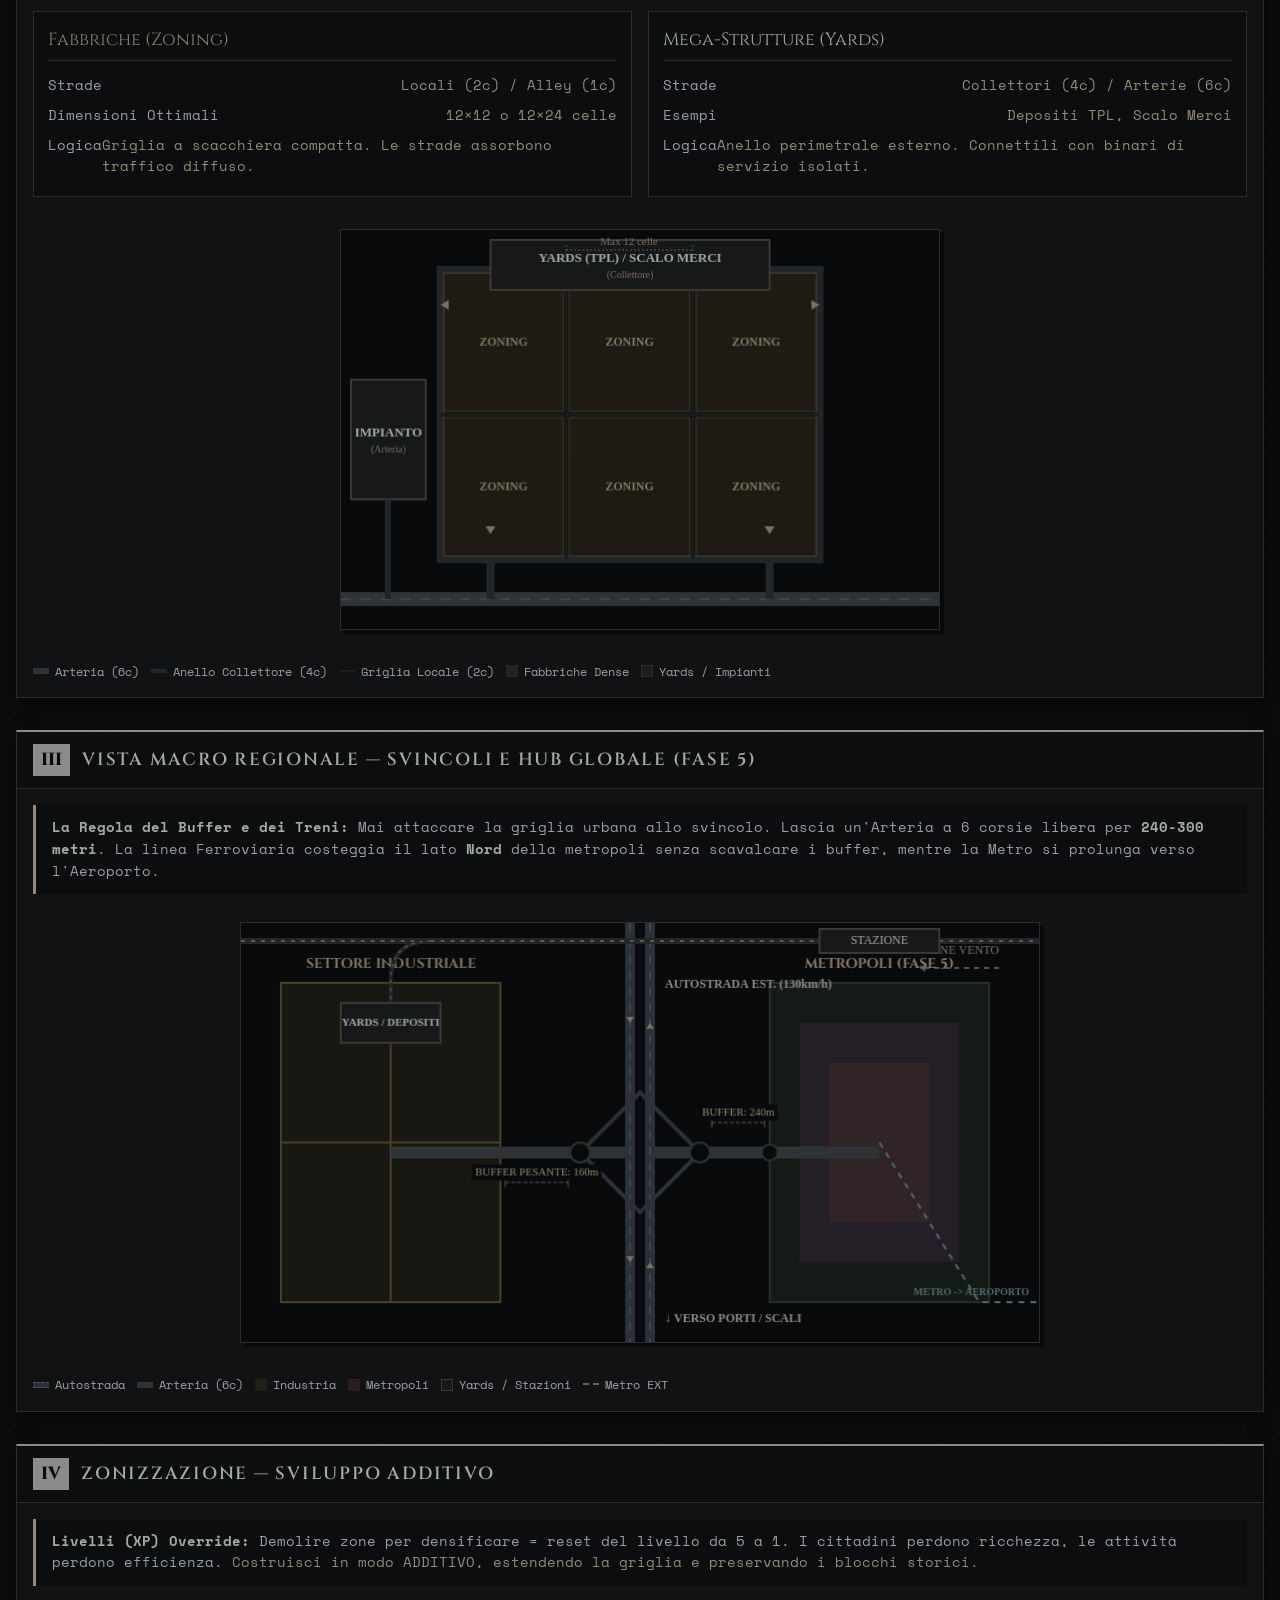
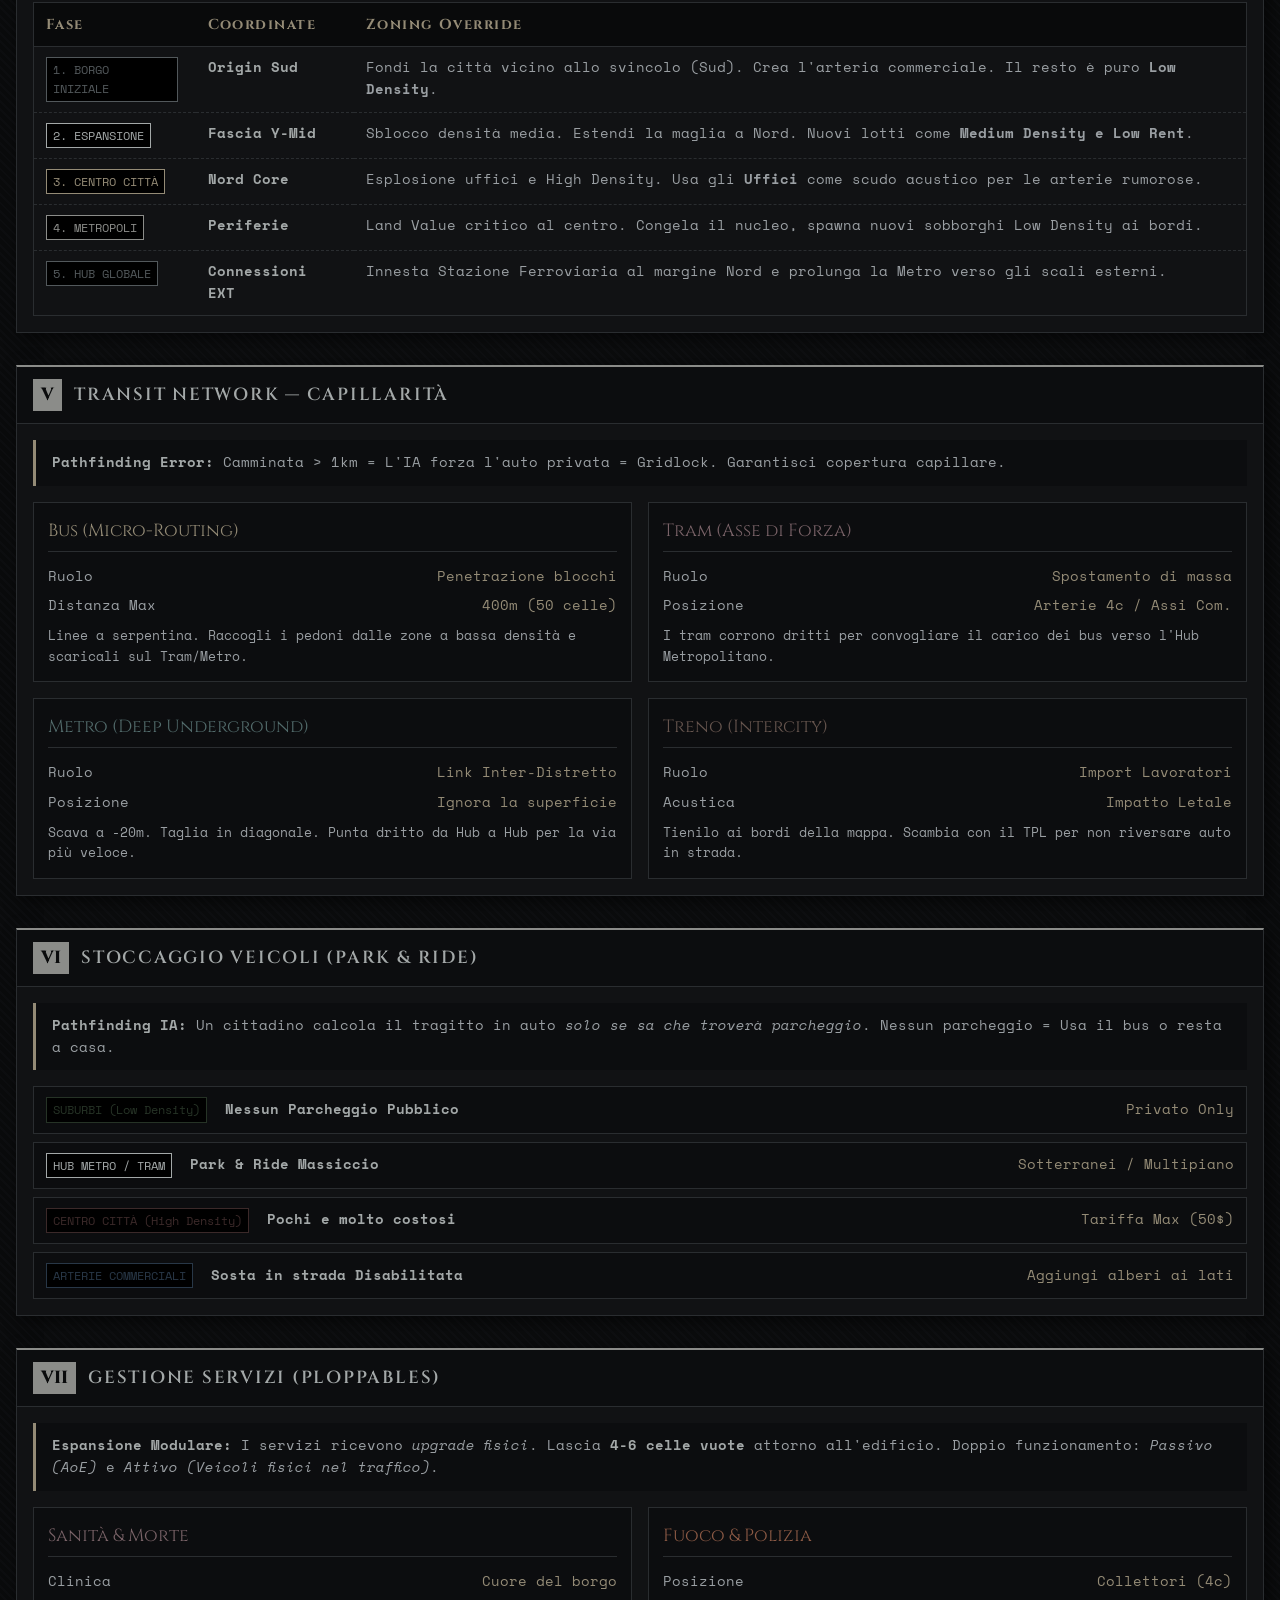
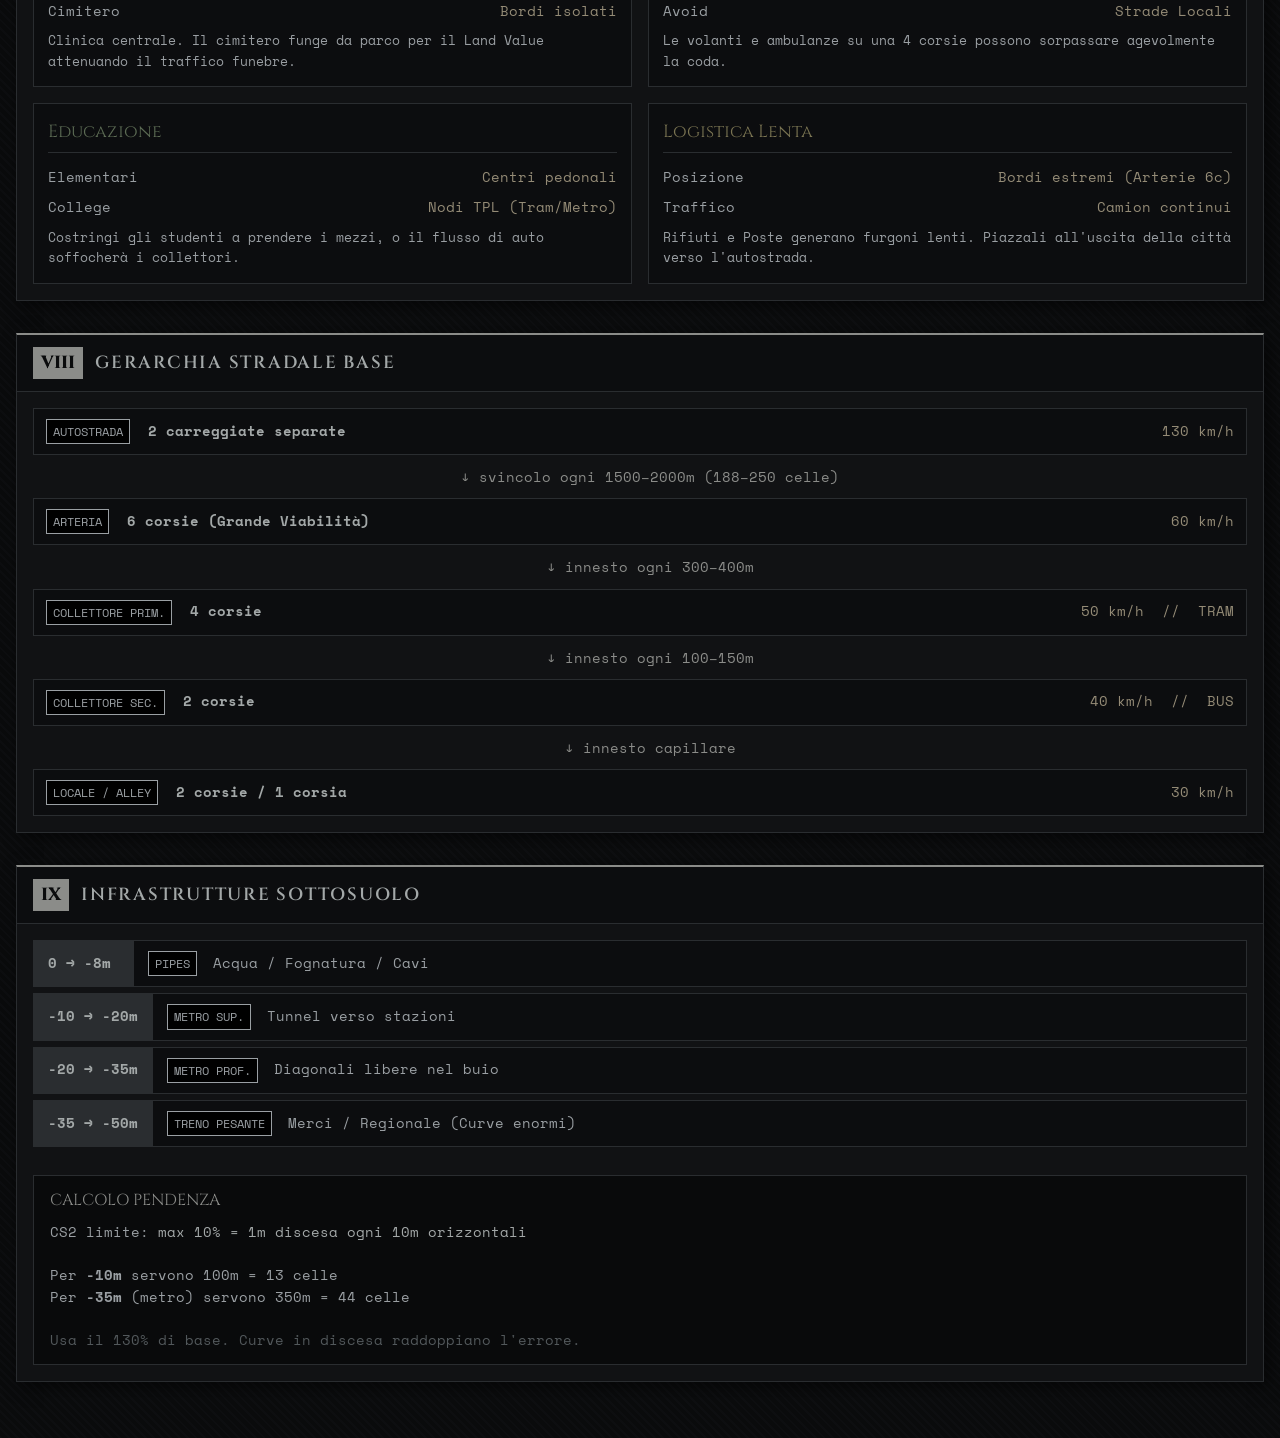
==== commit 485f93b4: "Update cs2-reference.html" ====
--- a/HTML/CS2/cs2-reference.html
+++ b/HTML/CS2/cs2-reference.html
@@ -3,237 +3,246 @@
 <head>
 <meta charset="UTF-8">
 <meta name="viewport" content="width=device-width, initial-scale=1.0">
-<title>CS2 Reference Sheet</title>
+<title>CS2 Reference Sheet - Dark Engineer</title>
 <style>
-  @import url('https://fonts.googleapis.com/css2?family=Share+Tech+Mono&family=Barlow+Condensed:wght@300;400;600;700&display=swap');
+  @import url('https://fonts.googleapis.com/css2?family=Cinzel:wght@600;800&family=Space+Mono:ital,wght@0,400;0,700;1,400&display=swap');
 
   :root {
-    --bg: #0a0e0f;
-    --panel: #0f1518;
-    --border: #1e2e32;
-    --accent: #00e5c0;
-    --accent2: #ff6b35;
-    --accent3: #ffd166;
-    --text: #c8d8d8;
-    --muted: #5a7070;
-    --road-art: #2a7fd4;
-    --road-col: #1a9f6a;
-    --road-res: #8b6fd4;
-    --zone-ind: #e8a020;
-    --zone-com: #4a9fd4;
-    --zone-res: #5ab84a;
-    --zone-lowrent: #c2a878;
-    --zone-park: #95a5a6;
-    --srv-edu: #2ecc71;
-    --srv-fire: #e74c3c;
-    --srv-pol: #3498db;
-    --srv-med: #ff9ff3;
-    --srv-post: #f1c40f;
-    --srv-death: #9b59b6;
+    /* Muted / Ash / Tetro Palette */
+    --bg: #0a0b0c;           /* Deep ash void */
+    --panel: #111214;        /* Dark iron */
+    --border: #2a2d30;       /* Cold grey border */
+    --accent: #8b8c89;       /* Silver / Ash */
+    --accent2: #948b76;      /* Tarnished brass / bone */
+    --accent3: #a3a8a8;      /* Pale stone */
+    --text: #9a9fa3;         /* Grey text */
+    --muted: #52585b;        /* Tombstone grey */
+    
+    /* Desaturated Zones */
+    --zone-com: #283747;     
+    --zone-off: #2f2538;     
+    --zone-res: #263326;     
+    --zone-lowrent: #3b3026; 
+    --zone-med: #342436;     
+    --zone-high: #3b2929;    
+    --zone-ind: #403622;     
+    --zone-park: #17181a;    
+
+    /* Desaturated Services (No bright red) */
+    --srv-edu: #5c6b54;      /* Muted olive */
+    --srv-fire: #8c5a45;     /* Rust / Dried clay */
+    --srv-pol: #455a6b;      /* Slate blue */
+    --srv-med: #7a6368;      /* Faded mauve / ash rose */
+    --srv-post: #7a7452;     /* Oxidized brass */
+    --srv-death: #8a8f91;    /* Pale grey */
   }
 
   * { box-sizing: border-box; margin: 0; padding: 0; }
 
   body {
-    background: var(--bg);
+    background-color: var(--bg);
+    background-image: repeating-linear-gradient(45deg, #0d0e10 0px, #0d0e10 2px, var(--bg) 2px, var(--bg) 6px);
     color: var(--text);
-    font-family: 'Barlow Condensed', sans-serif;
-    font-size: 15px;
-    line-height: 1.5;
+    font-family: 'Space Mono', monospace;
+    font-size: 14px;
+    line-height: 1.6;
     padding: 24px 16px;
   }
 
+  h1, h2, h3, h4, .section-title {
+    font-family: 'Cinzel', serif;
+  }
+
   .header {
-    border-left: 4px solid var(--accent);
-    padding-left: 16px;
+    border-left: 8px solid var(--accent2);
+    border-bottom: 1px solid var(--border);
+    padding: 16px 20px;
     margin-bottom: 32px;
+    background: linear-gradient(90deg, rgba(148, 139, 118, 0.05) 0%, transparent 100%);
   }
 
   .header h1 {
-    font-size: 2.2rem;
-    font-weight: 700;
-    letter-spacing: 0.08em;
-    color: #fff;
+    font-size: 2.8rem;
+    font-weight: 800;
+    letter-spacing: 0.1em;
+    color: var(--accent3);
     text-transform: uppercase;
   }
 
   .header p {
-    color: var(--muted);
-    font-family: 'Share Tech Mono', monospace;
-    font-size: 0.8rem;
-    margin-top: 4px;
+    color: var(--accent);
+    font-size: 0.9rem;
+    margin-top: 8px;
+    letter-spacing: 0.05em;
   }
 
   .header span {
-    color: var(--accent);
+    color: var(--accent2);
   }
 
   .section {
-    margin-bottom: 28px;
+    margin-bottom: 32px;
+    background: var(--panel);
     border: 1px solid var(--border);
-    border-radius: 4px;
-    overflow: hidden;
+    border-top: 2px solid var(--accent);
+    box-shadow: 4px 4px 15px rgba(0, 0, 0, 0.6);
+    position: relative;
   }
 
   .section-header {
-    background: var(--panel);
+    background: #0c0d0f;
     border-bottom: 1px solid var(--border);
-    padding: 10px 16px;
+    padding: 12px 16px;
     display: flex;
     align-items: center;
-    gap: 10px;
+    gap: 12px;
   }
 
   .section-num {
-    font-family: 'Share Tech Mono', monospace;
-    font-size: 0.7rem;
-    color: var(--accent);
-    background: rgba(0,229,192,0.08);
-    border: 1px solid rgba(0,229,192,0.2);
-    padding: 2px 7px;
-    border-radius: 2px;
+    font-family: 'Cinzel', serif;
+    font-size: 1.1rem;
+    color: var(--bg);
+    background: var(--accent);
+    padding: 2px 8px;
+    font-weight: 800;
   }
 
   .section-title {
-    font-size: 1rem;
-    font-weight: 700;
+    font-size: 1.1rem;
+    font-weight: 600;
     text-transform: uppercase;
     letter-spacing: 0.1em;
-    color: #fff;
+    color: var(--accent3);
   }
 
   .section-body {
-    padding: 14px 16px;
+    padding: 16px;
     display: flex;
     flex-direction: column;
-    gap: 12px;
+    gap: 16px;
   }
 
   /* Tables */
   table {
     width: 100%;
     border-collapse: collapse;
-    font-size: 0.88rem;
+    font-size: 0.85rem;
+    border: 1px solid var(--border);
   }
 
   th {
-    font-family: 'Share Tech Mono', monospace;
-    font-size: 0.7rem;
-    text-transform: uppercase;
-    letter-spacing: 0.08em;
-    color: var(--muted);
+    font-family: 'Cinzel', serif;
+    font-size: 0.9rem;
+    letter-spacing: 0.1em;
+    color: var(--accent2);
     text-align: left;
-    padding: 6px 10px;
+    padding: 10px 12px;
     border-bottom: 1px solid var(--border);
-    background: rgba(255,255,255,0.02);
+    background: #090a0b;
   }
 
   td {
-    padding: 7px 10px;
-    border-bottom: 1px solid rgba(30,46,50,0.6);
+    padding: 10px 12px;
+    border-bottom: 1px dashed var(--border);
     vertical-align: top;
   }
 
   tr:last-child td { border-bottom: none; }
+  tr:hover td { background: rgba(255,255,255,0.02); }
 
   .val {
-    font-family: 'Share Tech Mono', monospace;
     color: var(--accent3);
-    white-space: nowrap;
+    font-weight: bold;
   }
 
   .tag {
     display: inline-block;
-    font-family: 'Share Tech Mono', monospace;
-    font-size: 0.68rem;
-    padding: 1px 6px;
-    border-radius: 2px;
-    margin-right: 4px;
-  }
-
-  .tag-art { background: rgba(42,127,212,0.15); color: var(--road-art); border: 1px solid rgba(42,127,212,0.3); }
-  .tag-col { background: rgba(26,159,106,0.15); color: var(--road-col); border: 1px solid rgba(26,159,106,0.3); }
-  .tag-res { background: rgba(139,111,212,0.15); color: var(--road-res); border: 1px solid rgba(139,111,212,0.3); }
-  .tag-ind { background: rgba(232,160,32,0.15); color: var(--zone-ind); border: 1px solid rgba(232,160,32,0.3); }
-  .tag-com { background: rgba(74,159,212,0.15); color: var(--zone-com); border: 1px solid rgba(74,159,212,0.3); }
-  .tag-zon { background: rgba(90,184,74,0.15); color: var(--zone-res); border: 1px solid rgba(90,184,74,0.3); }
-  .tag-warn { background: rgba(255,107,53,0.15); color: var(--accent2); border: 1px solid rgba(255,107,53,0.3); }
-  .tag-ok { background: rgba(0,229,192,0.1); color: var(--accent); border: 1px solid rgba(0,229,192,0.2); }
+    font-size: 0.75rem;
+    padding: 2px 6px;
+    margin-right: 6px;
+    border: 1px solid currentColor;
+    background: #000;
+  }
+
+  .tag-art { color: var(--accent3); }
+  .tag-col { color: var(--accent2); }
+  .tag-res { color: var(--muted); }
+  .tag-ind { color: #8c8266; }
+  .tag-com { color: #667e94; }
+  .tag-zon { color: #638563; }
+  .tag-warn { color: var(--accent); }
+  .tag-ok { color: var(--accent2); }
 
   .note {
-    font-size: 0.82rem;
-    color: var(--muted);
-    padding: 8px 12px;
-    border-left: 2px solid var(--border);
-    background: rgba(255,255,255,0.02);
-    border-radius: 0 3px 3px 0;
-  }
-
-  .note strong { color: var(--accent2); }
-  .note .ok { color: var(--accent); }
+    font-size: 0.85rem;
+    color: var(--text);
+    padding: 12px 16px;
+    border-left: 3px solid var(--accent2);
+    background: #0c0d0f;
+  }
+
+  .note strong { color: var(--accent3); font-weight: bold; }
+  .note .ok { color: var(--accent2); }
 
   .rule-block {
-    background: rgba(0,229,192,0.04);
-    border: 1px solid rgba(0,229,192,0.12);
-    border-radius: 3px;
-    padding: 10px 14px;
-    font-size: 0.88rem;
+    background: #090a0b;
+    border: 1px solid var(--border);
+    padding: 12px 16px;
+    font-size: 0.85rem;
   }
 
   .rule-block .rule-title {
-    font-family: 'Share Tech Mono', monospace;
-    font-size: 0.72rem;
+    font-family: 'Cinzel', serif;
+    font-size: 1rem;
     color: var(--accent);
+    margin-bottom: 8px;
     text-transform: uppercase;
-    margin-bottom: 6px;
   }
 
   .hierarchy {
     display: flex;
     flex-direction: column;
-    gap: 4px;
+    gap: 8px;
   }
 
   .h-row {
     display: flex;
     align-items: center;
-    gap: 10px;
-    padding: 6px 10px;
-    border-radius: 3px;
+    gap: 12px;
+    padding: 10px 12px;
     border: 1px solid var(--border);
-    background: rgba(255,255,255,0.02);
-    font-size: 0.88rem;
+    background: #0c0d0f;
+    font-size: 0.85rem;
   }
 
   .h-arrow {
-    font-family: 'Share Tech Mono', monospace;
-    color: var(--muted);
-    font-size: 0.7rem;
-    margin: 0 4px;
+    color: var(--accent);
+    font-size: 0.9rem;
+    margin: 2px 4px;
     align-self: center;
   }
 
-  .h-name { flex: 1; font-weight: 600; }
-  .h-vals { font-family: 'Share Tech Mono', monospace; font-size: 0.75rem; color: var(--accent3); }
+  .h-name { flex: 1; font-weight: 700; color: var(--accent3); }
+  .h-vals { color: var(--accent2); }
 
   .grid-zone {
     display: grid;
     grid-template-columns: 1fr 1fr;
-    gap: 10px;
+    gap: 16px;
   }
 
   .zone-card {
     border: 1px solid var(--border);
-    border-radius: 3px;
-    padding: 10px 12px;
-    background: rgba(255,255,255,0.02);
+    padding: 14px;
+    background: #0c0d0f;
+    position: relative;
   }
 
   .zone-card-title {
-    font-weight: 700;
-    font-size: 0.9rem;
-    text-transform: uppercase;
-    margin-bottom: 6px;
+    font-family: 'Cinzel', serif;
+    font-size: 1.1rem;
+    color: var(--accent3);
+    margin-bottom: 10px;
     padding-bottom: 6px;
     border-bottom: 1px solid var(--border);
   }
@@ -241,52 +250,46 @@
   .zone-card .line {
     display: flex;
     justify-content: space-between;
-    font-size: 0.82rem;
-    padding: 2px 0;
-    color: var(--muted);
+    font-size: 0.85rem;
+    padding: 4px 0;
+    color: var(--text);
   }
 
   .zone-card .line span:last-child {
-    font-family: 'Share Tech Mono', monospace;
-    color: var(--accent3);
+    color: var(--accent2);
   }
 
   .underground-grid {
     display: flex;
     flex-direction: column;
-    gap: 2px;
+    gap: 6px;
   }
 
   .u-layer {
     display: flex;
     align-items: stretch;
-    border-radius: 3px;
-    overflow: hidden;
+    border: 1px solid var(--border);
+    background: #0c0d0f;
     font-size: 0.85rem;
   }
 
   .u-depth {
-    font-family: 'Share Tech Mono', monospace;
-    font-size: 0.72rem;
-    background: rgba(0,0,0,0.4);
-    color: var(--accent);
-    padding: 6px 10px;
-    min-width: 80px;
+    background: var(--border);
+    color: var(--accent3);
+    padding: 10px 14px;
+    min-width: 100px;
     display: flex;
     align-items: center;
-    border: 1px solid var(--border);
-    border-right: none;
-    border-radius: 3px 0 0 3px;
+    border-right: 1px solid var(--border);
+    font-weight: bold;
   }
 
   .u-content {
     flex: 1;
-    padding: 6px 12px;
-    border: 1px solid var(--border);
-    border-radius: 0 3px 3px 0;
+    padding: 10px 14px;
     display: flex;
     align-items: center;
-    gap: 8px;
+    gap: 10px;
     flex-wrap: wrap;
   }
 
@@ -295,70 +298,76 @@
     display: flex;
     gap: 8px;
     flex-wrap: wrap;
-    margin-bottom: 12px;
+    margin-bottom: 16px;
     align-items: center;
+    background: #090a0b;
+    padding: 10px;
+    border: 1px solid var(--border);
   }
 
   .ctrl-label {
-    font-family: 'Share Tech Mono', monospace;
+    font-size: 0.85rem;
+    color: var(--accent3);
+    width: 60px;
+    font-weight: bold;
+  }
+
+  .btn {
+    font-family: 'Space Mono', monospace;
     font-size: 0.75rem;
+    padding: 6px 12px;
+    cursor: pointer;
+    background: #0d0e10;
+    border: 1px solid var(--muted);
     color: var(--muted);
     text-transform: uppercase;
-    width: 60px;
-  }
-
-  .btn {
-    font-family: 'Share Tech Mono', monospace;
-    font-size: 0.75rem;
-    padding: 6px 14px;
-    border-radius: 3px;
-    cursor: pointer;
+    font-weight: bold;
     transition: all 0.2s;
-    background: transparent;
-    border: 1px solid rgba(80,100,100,0.3);
-    color: #5a7070;
   }
 
   .btn:hover {
-    background: rgba(255,255,255,0.05);
+    border-color: var(--accent3);
+    color: var(--accent3);
   }
 
   .btn.active {
-    opacity: 1;
-    box-shadow: 0 0 8px currentColor;
+    background: var(--border);
+    color: var(--accent3) !important;
+    border-color: var(--accent);
   }
 
   .legend-item {
     display: flex;
     align-items: center;
-    gap: 6px;
-    font-size: 0.78rem;
-    margin-right: 8px;
-    margin-bottom: 4px;
+    gap: 8px;
+    font-size: 0.8rem;
+    margin-right: 14px;
+    margin-bottom: 8px;
+    color: #999;
   }
 
   /* Calculator Styles */
   .calc-panel {
-    background: rgba(0, 229, 192, 0.03);
-    border: 1px solid rgba(0, 229, 192, 0.15);
-    border-radius: 4px;
-    padding: 12px 16px;
-    margin-top: 14px;
+    background: #090a0b;
+    border: 1px solid var(--border);
+    padding: 16px;
+    margin-top: 16px;
   }
 
   .calc-header {
-    font-family: 'Share Tech Mono', monospace;
-    color: var(--accent);
-    font-size: 0.8rem;
-    text-transform: uppercase;
-    margin-bottom: 10px;
+    font-family: 'Cinzel', serif;
+    color: var(--accent3);
+    font-size: 0.95rem;
+    margin-bottom: 16px;
+    border-bottom: 1px dashed var(--muted);
+    padding-bottom: 8px;
   }
 
   .slider-container {
     display: flex;
     align-items: center;
-    gap: 12px;
-    margin-bottom: 14px;
+    gap: 16px;
+    margin-bottom: 16px;
   }
 
   .slider-container input[type=range] {
@@ -369,130 +378,115 @@
 
   .slider-container input[type=range]::-webkit-slider-thumb {
     -webkit-appearance: none;
-    height: 16px;
-    width: 16px;
-    border-radius: 50%;
-    background: var(--accent);
-    cursor: pointer;
-    margin-top: -6px;
+    height: 18px;
+    width: 8px;
+    background: var(--accent2);
+    cursor: crosshair;
+    margin-top: -7px;
+    border: 1px solid #000;
   }
 
   .slider-container input[type=range]::-webkit-slider-runnable-track {
     width: 100%;
     height: 4px;
     cursor: pointer;
-    background: rgba(255,255,255,0.1);
-    border-radius: 2px;
+    background: var(--muted);
   }
 
   #popDisplay {
-    font-family: 'Share Tech Mono', monospace;
     color: var(--accent3);
     font-weight: bold;
-    min-width: 95px;
+    min-width: 110px;
     text-align: right;
+    font-size: 1rem;
   }
 
   .calc-row {
     display: flex;
     justify-content: space-between;
-    padding: 5px 0;
-    border-bottom: 1px solid rgba(255,255,255,0.05);
+    padding: 6px 0;
+    border-bottom: 1px dashed var(--border);
     font-size: 0.85rem;
   }
 
-  .calc-row:last-child {
-    border-bottom: none;
-  }
-
-  .calc-row span:last-child {
-    font-family: 'Share Tech Mono', monospace;
-  }
-
-  .calc-empty {
-    font-size: 0.8rem;
-    color: var(--muted);
-    font-style: italic;
-  }
-
-  @media (max-width: 600px) {
-    .grid-zone { grid-template-columns: 1fr; }
-  }
+  .calc-row:last-child { border-bottom: none; }
+  .calc-row span:last-child { color: var(--accent3); font-weight: bold; }
+  .calc-empty { font-size: 0.8rem; color: var(--muted); font-style: italic; }
+
+  @media (max-width: 600px) { .grid-zone { grid-template-columns: 1fr; } }
 </style>
 </head>
 <body>
 
 <div class="header">
-  <h1>CS2 <span>Reference</span></h1>
+  <h1>CS2 // <span>Reference</span></h1>
   <p>1 CELLA = 8m &nbsp;|&nbsp; AGGIORNATO APR 2026</p>
 </div>
 
 <!-- 01. MAPPA DISTRETTO INTERATTIVA -->
 <div class="section">
   <div class="section-header">
-    <span class="section-num">01</span>
+    <span class="section-num">I</span>
     <span class="section-title">Visualizzatore Espansione, Network & Servizi</span>
   </div>
   <div class="section-body">
-    <div class="note" style="margin-bottom:12px">
-      <strong>Algoritmo di Posizionamento:</strong> Usa i layer per studiare la viabilità. L'algoritmo impone: <strong>Mezzi d'emergenza veloci</strong> (Polizia/Ospedali) sui collettori a 4 corsie per poter sorpassare. <strong>Scuole Superiori</strong> sugli assi Tramviari per il TPL. <strong>Poste e Rifiuti (Camion Lenti)</strong> sulle grandi arterie ai bordi estremi. <strong>Scuole Elementari</strong> nei quartieri 2-corsie, accessibili a piedi e lontane dal traffico pesante.
+    <div class="note">
+      <strong>Algoritmo di Posizionamento:</strong> Usa i layer per studiare la viabilità. <strong>Mezzi d'emergenza veloci</strong> (Polizia/Ospedali) sui collettori a 4 corsie per sorpassare il traffico. <strong>Scuole Superiori</strong> sugli assi Tramviari. <strong>Poste e Rifiuti (Camion Lenti)</strong> sulle grandi arterie esterne. <strong>Scuole Elementari</strong> nei quartieri residenziali.
     </div>
 
     <div class="control-group" id="phase-btns">
       <span class="ctrl-label">Fase:</span>
-      <button onclick="setPhase(1)" id="btn-ph1" class="btn" style="color:#7de87d;">1. BORGO INIZIALE</button>
-      <button onclick="setPhase(2)" id="btn-ph2" class="btn" style="color:#4a9fd4;">2. ESPANSIONE</button>
-      <button onclick="setPhase(3)" id="btn-ph3" class="btn" style="color:#ffd166;">3. CENTRO CITTÀ</button>
-      <button onclick="setPhase(4)" id="btn-ph4" class="btn" style="color:#ff6b35;">4. METROPOLI</button>
-      <button onclick="setPhase(5)" id="btn-ph5" class="btn" style="color:#e84393;">5. HUB GLOBALE</button>
+      <button onclick="setPhase(1)" id="btn-ph1" class="btn">1. BORGO INIZIALE</button>
+      <button onclick="setPhase(2)" id="btn-ph2" class="btn">2. ESPANSIONE</button>
+      <button onclick="setPhase(3)" id="btn-ph3" class="btn">3. CENTRO CITTÀ</button>
+      <button onclick="setPhase(4)" id="btn-ph4" class="btn">4. METROPOLI</button>
+      <button onclick="setPhase(5)" id="btn-ph5" class="btn">5. HUB GLOBALE</button>
     </div>
 
     <div class="control-group" id="layer-btns">
       <span class="ctrl-label">Layer:</span>
-      <button onclick="toggleLayer('zones')" id="btn-ly-zones" class="btn active" style="color:var(--zone-res);">ZONIZZAZIONE</button>
-      <button onclick="toggleLayer('roads')" id="btn-ly-roads" class="btn active" style="color:var(--text);">STRADE</button>
-      <button onclick="toggleLayer('services')" id="btn-ly-services" class="btn active" style="color:var(--srv-edu); border-color:var(--srv-edu);">SERVIZI (Logica)</button>
-      <button onclick="toggleLayer('bus')" id="btn-ly-bus" class="btn active" style="color:var(--accent2);">BUS (Capillari)</button>
-      <button onclick="toggleLayer('tram')" id="btn-ly-tram" class="btn active" style="color:var(--accent3);">TRAM (Assi)</button>
-      <button onclick="toggleLayer('metro')" id="btn-ly-metro" class="btn active" style="color:var(--accent);">METRO (Hubs)</button>
-      <button onclick="toggleLayer('park')" id="btn-ly-park" class="btn active" style="color:var(--zone-park);">PARCHEGGI</button>
+      <button onclick="toggleLayer('zones')" id="btn-ly-zones" class="btn active">ZONIZZAZIONE</button>
+      <button onclick="toggleLayer('roads')" id="btn-ly-roads" class="btn active">STRADE</button>
+      <button onclick="toggleLayer('services')" id="btn-ly-services" class="btn active">SERVIZI (Logica)</button>
+      <button onclick="toggleLayer('bus')" id="btn-ly-bus" class="btn active">BUS (Capillari)</button>
+      <button onclick="toggleLayer('tram')" id="btn-ly-tram" class="btn active">TRAM (Assi)</button>
+      <button onclick="toggleLayer('metro')" id="btn-ly-metro" class="btn active">METRO (Hubs)</button>
+      <button onclick="toggleLayer('park')" id="btn-ly-park" class="btn active">PARCHEGGI</button>
     </div>
 
     <!-- TPL Calculator Panel -->
     <div class="calc-panel">
-      <div class="calc-header">📊 Calcolatore Veicoli TPL (Adattivo per Linea)</div>
+      <div class="calc-header">Calcolatore Veicoli TPL (Adattivo per Linea)</div>
       <div class="slider-container">
-        <span style="font-size:0.8rem; color:var(--muted);">ABITANTI:</span>
+        <span style="font-size:0.85rem; color:var(--muted);">ABITANTI:</span>
         <input type="range" id="popSlider" min="0" max="30000" step="500" value="2000" oninput="updateTransitCalc()">
         <span id="popDisplay">2.000 Ab.</span>
       </div>
-      <div id="transitResults">
-        <!-- Generato dinamicamente -->
-      </div>
-    </div>
-
-    <div style="position:relative;width:100%;max-width:600px;margin:0 auto; margin-top: 10px;">
-      <canvas id="districtMap" width="600" height="600" style="width:100%;border:1px solid #1e2e32;border-radius:4px;background:#0a0e0f;display:block;"></canvas>
+      <div id="transitResults"></div>
+    </div>
+
+    <div style="position:relative;width:100%;max-width:600px;margin:0 auto; margin-top: 16px; border: 1px solid var(--border); box-shadow: 4px 4px 0px rgba(0,0,0,0.5);">
+      <canvas id="districtMap" width="600" height="600" style="width:100%;background:#090a0b;display:block;"></canvas>
     </div>
     
     <!-- Legend -->
-    <div style="display:flex;flex-wrap:wrap;margin-top:10px;font-size:0.78rem;">
-      <div class="legend-item"><div style="width:12px;height:12px;background:#4a9fd4;border-radius:2px;"></div>Commercio</div>
-      <div class="legend-item"><div style="width:12px;height:12px;background:#2a7fd4;border-radius:2px;"></div>Uffici</div>
-      <div class="legend-item"><div style="width:12px;height:12px;background:#5ab84a;border-radius:2px;"></div>Low Density</div>
-      <div class="legend-item"><div style="width:12px;height:12px;background:#c2a878;border-radius:2px;"></div>Low Rent</div>
-      <div class="legend-item"><div style="width:12px;height:12px;background:#8b6fd4;border-radius:2px;"></div>Medium Density</div>
-      <div class="legend-item"><div style="width:12px;height:12px;background:#c4aaff;border-radius:2px;"></div>High Density</div>
-      <div style="width: 100%; height: 6px;"></div> <!-- Spacing -->
-      <div class="legend-item"><div style="width:16px;height:6px;background:#4a5c60;"></div>Arteria (6c)</div>
-      <div class="legend-item"><div style="width:16px;height:4px;background:#3e4e52;"></div>Collettore (4c)</div>
-      <div class="legend-item"><div style="width:16px;height:2px;background:#2a3538;"></div>Locale (2c)</div>
-      <div class="legend-item"><div style="width:16px;height:2px;border-top:1px dashed #5ab84a;"></div>Pedonale</div>
-      <div class="legend-item"><div style="width:16px;height:2px;border-top:1px dotted #1e2528;"></div>Alley</div>
-      <div style="width: 100%; height: 6px;"></div> <!-- Spacing -->
-      <div class="legend-item"><div style="width:10px;height:10px;border: 2px solid #00e5c0; background: #0f1518;"></div>Stazione Metro</div>
-      <div class="legend-item"><div style="width:12px;height:12px;border: 1px solid #fff; background: #95a5a6; display:flex; align-items:center; justify-content:center; font-size:10px; font-weight:bold; color:#fff;">P</div>Parcheggio (P&R)</div>
-      <div class="legend-item"><div style="width:12px;height:12px;background:#d44a4a;"></div>Treno Esterno</div>
+    <div style="display:flex;flex-wrap:wrap;margin-top:16px;font-size:0.75rem; background:#0c0d0f; padding:12px; border:1px solid var(--border);">
+      <div class="legend-item"><div style="width:12px;height:12px;background:var(--zone-com);"></div>Commercio</div>
+      <div class="legend-item"><div style="width:12px;height:12px;background:var(--zone-off);"></div>Uffici</div>
+      <div class="legend-item"><div style="width:12px;height:12px;background:var(--zone-res);"></div>Low Density</div>
+      <div class="legend-item"><div style="width:12px;height:12px;background:var(--zone-lowrent);"></div>Low Rent</div>
+      <div class="legend-item"><div style="width:12px;height:12px;background:var(--zone-med);"></div>Medium Density</div>
+      <div class="legend-item"><div style="width:12px;height:12px;background:var(--zone-high);"></div>High Density</div>
+      <div style="width: 100%; height: 4px;"></div>
+      <div class="legend-item"><div style="width:16px;height:6px;background:#2f3336;"></div>Arteria (6c)</div>
+      <div class="legend-item"><div style="width:16px;height:4px;background:#232629;"></div>Collettore (4c)</div>
+      <div class="legend-item"><div style="width:16px;height:2px;background:#1a1c1e;"></div>Locale (2c)</div>
+      <div class="legend-item"><div style="width:16px;height:2px;border-top:1px dashed #414d45;"></div>Pedonale</div>
+      <div class="legend-item"><div style="width:16px;height:2px;border-top:1px dotted #3a3f42;"></div>Alley</div>
+      <div style="width: 100%; height: 4px;"></div>
+      <div class="legend-item"><div style="width:10px;height:10px;border: 2px solid var(--muted); background: #1a1c1e;"></div>Staz. Metro</div>
+      <div class="legend-item"><div style="width:12px;height:12px;border: 1px solid var(--muted); background: #202326; display:flex; align-items:center; justify-content:center; font-size:10px; font-weight:bold; color:var(--muted);">P</div>Parcheggio</div>
+      <div class="legend-item"><div style="width:12px;height:12px;background:#66554e;border:1px solid #444;"></div>Treno Esterno</div>
       <div class="legend-item"><div style="width:12px;height:12px;background:var(--srv-edu);"></div>Educazione</div>
       <div class="legend-item"><div style="width:12px;height:12px;background:var(--srv-fire);"></div>Fuoco</div>
       <div class="legend-item"><div style="width:12px;height:12px;background:var(--srv-pol);"></div>Polizia</div>
@@ -506,35 +500,35 @@
 <!-- 01.1 SETTORE INDUSTRIALE: GRIGLIA E MEGA-STRUTTURE -->
 <div class="section">
   <div class="section-header">
-    <span class="section-num">01.1</span>
+    <span class="section-num">II</span>
     <span class="section-title">Settore Industriale — Griglia Fabbriche vs Mega-Strutture (Yards)</span>
   </div>
   <div class="section-body">
     <div class="grid-zone" style="margin-bottom: 16px;">
       <div class="zone-card">
-        <div class="zone-card-title" style="color:var(--zone-ind)">Fabbriche (Zonizzazione Gialla)</div>
-        <div class="line"><span>Strade necessarie</span><span>Locali (2 corsie) o Vicoli (1 corsia)</span></div>
-        <div class="line"><span>Dimensioni isolato ottimali</span><span>12×12 o 12×24 celle</span></div>
-        <div class="line"><span>Logica</span><span>Griglia a scacchiera compatta interna. Nessun buco in mezzo. Le strade assorbono traffico diffuso ma leggero.</span></div>
+        <div class="zone-card-title" style="color:#8c8266">Fabbriche (Zoning)</div>
+        <div class="line"><span>Strade</span><span>Locali (2c) / Alley (1c)</span></div>
+        <div class="line"><span>Dimensioni Ottimali</span><span>12×12 o 12×24 celle</span></div>
+        <div class="line"><span>Logica</span><span>Griglia a scacchiera compatta. Le strade assorbono traffico diffuso.</span></div>
       </div>
       <div class="zone-card">
-        <div class="zone-card-title" style="color:#e74c3c">Mega-Strutture (Yards e Scali)</div>
-        <div class="line"><span>Strade necessarie</span><span>Collettori (4c) o Arterie (6c)</span></div>
-        <div class="line"><span>Esempi</span><span>Depositi TPL (Treni/Metro), Scalo Merci</span></div>
-        <div class="line"><span>Logica</span><span>Vanno sul <strong>perimetro esterno</strong> industriale. I depositi (Yards) creano inquinamento acustico estremo: tienili qui e collegali alla città con binari di servizio.</span></div>
-      </div>
-    </div>
-
-    <div style="position:relative;width:100%;max-width:600px;margin:0 auto; overflow: hidden; border:1px solid #1e2e32; border-radius:4px;">
-      <canvas id="industryMap" width="600" height="400" style="width:100%; height:auto; background:#0a0e0f; display:block;"></canvas>
-    </div>
-
-    <div style="display:flex;flex-wrap:wrap;margin-top:10px;gap: 12px;font-size:0.78rem;">
-      <div style="display:flex;align-items:center;gap:6px;"><div style="width:16px;height:6px;background:#4a5c60;"></div>Arteria Principale (6c)</div>
-      <div style="display:flex;align-items:center;gap:6px;"><div style="width:16px;height:4px;background:#3e4e52;"></div>Anello Collettore (4c)</div>
-      <div style="display:flex;align-items:center;gap:6px;"><div style="width:16px;height:2px;background:#2a3538;"></div>Griglia Locale (2c/1c)</div>
-      <div style="display:flex;align-items:center;gap:6px;"><div style="width:12px;height:12px;background:rgba(232,160,32,0.35);border:1px solid #e8a020;"></div>Fabbriche Dense (12x24)</div>
-      <div style="display:flex;align-items:center;gap:6px;"><div style="width:12px;height:12px;background:#2c3e50;border:1px solid #e74c3c;"></div>Mega-Strutture (Yards)</div>
+        <div class="zone-card-title" style="color:var(--accent3)">Mega-Strutture (Yards)</div>
+        <div class="line"><span>Strade</span><span>Collettori (4c) / Arterie (6c)</span></div>
+        <div class="line"><span>Esempi</span><span>Depositi TPL, Scalo Merci</span></div>
+        <div class="line"><span>Logica</span><span>Anello perimetrale esterno. Connettili con binari di servizio isolati.</span></div>
+      </div>
+    </div>
+
+    <div style="position:relative;width:100%;max-width:600px;margin:0 auto; overflow: hidden; border:1px solid var(--border); box-shadow: 4px 4px 0px rgba(0,0,0,0.5);">
+      <canvas id="industryMap" width="600" height="400" style="width:100%; height:auto; background:#090a0b; display:block;"></canvas>
+    </div>
+
+    <div style="display:flex;flex-wrap:wrap;margin-top:16px;gap: 12px;font-size:0.75rem; color:var(--text);">
+      <div style="display:flex;align-items:center;gap:6px;"><div style="width:16px;height:6px;background:#2f3336;"></div>Arteria (6c)</div>
+      <div style="display:flex;align-items:center;gap:6px;"><div style="width:16px;height:4px;background:#232629;"></div>Anello Collettore (4c)</div>
+      <div style="display:flex;align-items:center;gap:6px;"><div style="width:16px;height:2px;background:#1a1c1e;"></div>Griglia Locale (2c)</div>
+      <div style="display:flex;align-items:center;gap:6px;"><div style="width:12px;height:12px;background:rgba(64, 54, 34, 0.5);"></div>Fabbriche Dense</div>
+      <div style="display:flex;align-items:center;gap:6px;"><div style="width:12px;height:12px;background:#1a1c1e;border:1px solid var(--border);"></div>Yards / Impianti</div>
     </div>
   </div>
 </div>
@@ -545,46 +539,44 @@
   const ctx = c.getContext('2d');
   const W = 600, H = 400;
 
-  ctx.fillStyle = '#0a0e0f';
+  ctx.fillStyle = '#090a0b';
   ctx.fillRect(0, 0, W, H);
 
   // Arteria
-  ctx.strokeStyle = '#4a5c60'; ctx.lineWidth = 14;
+  ctx.strokeStyle = '#2f3336'; ctx.lineWidth = 14;
   ctx.beginPath(); ctx.moveTo(0, H - 30); ctx.lineTo(W, H - 30); ctx.stroke();
-  ctx.strokeStyle = '#ffd166'; ctx.lineWidth = 1.5; ctx.setLineDash([10, 10]);
+  ctx.strokeStyle = '#545c58'; ctx.lineWidth = 1; ctx.setLineDash([10, 10]);
   ctx.beginPath(); ctx.moveTo(0, H - 30); ctx.lineTo(W, H - 30); ctx.stroke();
   ctx.setLineDash([]);
 
-  // Anello Collettore Perimetrale
-  ctx.strokeStyle = '#3e4e52'; ctx.lineWidth = 8;
+  // Anello Collettore
+  ctx.strokeStyle = '#232629'; ctx.lineWidth = 8;
   ctx.strokeRect(100, 40, 380, 290); 
   ctx.beginPath(); ctx.moveTo(150, 330); ctx.lineTo(150, H - 30); ctx.stroke();
   ctx.beginPath(); ctx.moveTo(430, 330); ctx.lineTo(430, H - 30); ctx.stroke();
 
-  // Griglia Locale Interna
-  ctx.strokeStyle = '#2a3538'; ctx.lineWidth = 3;
+  // Griglia Locale
+  ctx.strokeStyle = '#1a1c1e'; ctx.lineWidth = 3;
   ctx.beginPath(); ctx.moveTo(226, 40); ctx.lineTo(226, 330); ctx.stroke();
   ctx.beginPath(); ctx.moveTo(353, 40); ctx.lineTo(353, 330); ctx.stroke();
   ctx.beginPath(); ctx.moveTo(100, 185); ctx.lineTo(480, 185); ctx.stroke();
 
-  // Blocchi di Zonizzazione Gialla
   const drawGrowableBlock = (x, y, w, h) => {
-    ctx.fillStyle = 'rgba(232, 160, 32, 0.35)';
-    ctx.strokeStyle = '#e8a020';
-    ctx.lineWidth = 1.5;
+    ctx.fillStyle = 'rgba(64, 54, 34, 0.4)';
+    ctx.strokeStyle = '#4a3f29';
+    ctx.lineWidth = 1;
     ctx.fillRect(x + 3, y + 3, w - 6, h - 6);
     ctx.strokeRect(x + 3, y + 3, w - 6, h - 6);
     
-    ctx.strokeStyle = 'rgba(232, 160, 32, 0.15)';
-    ctx.lineWidth = 1;
+    ctx.strokeStyle = 'rgba(64, 54, 34, 0.2)';
     for(let i = y + 10; i < y + h - 5; i += 8) {
       ctx.beginPath(); ctx.moveTo(x + 4, i); ctx.lineTo(x + w - 4, i); ctx.stroke();
     }
 
-    ctx.fillStyle = '#fff';
-    ctx.font = "bold 12px 'Barlow Condensed'";
+    ctx.fillStyle = '#827863';
+    ctx.font = "bold 12px 'Space Mono'";
     ctx.textAlign = 'center'; ctx.textBaseline = 'middle';
-    ctx.fillText("100% ZONING", x + w/2, y + h/2);
+    ctx.fillText("ZONING", x + w/2, y + h/2);
   };
 
   drawGrowableBlock(100, 40, 126, 145);
@@ -594,28 +586,27 @@
   drawGrowableBlock(226, 185, 127, 145);
   drawGrowableBlock(353, 185, 127, 145);
 
-  // Mega-Strutture (Ploppables e YARDS)
   const drawPloppable = (x, y, w, h, title, subtitle) => {
-    ctx.fillStyle = '#2c3e50';
+    ctx.fillStyle = '#17181a';
     ctx.fillRect(x, y, w, h);
-    ctx.strokeStyle = '#e74c3c';
+    ctx.strokeStyle = '#3d3835';
     ctx.lineWidth = 2;
     ctx.strokeRect(x, y, w, h);
     
-    ctx.fillStyle = '#fff';
-    ctx.font = "bold 14px 'Share Tech Mono'";
+    ctx.fillStyle = '#a3a8a8';
+    ctx.font = "bold 13px 'Space Mono'";
     ctx.textAlign = 'center';
     ctx.fillText(title, x + w/2, y + h/2 - 6);
-    ctx.fillStyle = '#e74c3c';
-    ctx.font = "10px 'Barlow Condensed'";
+    ctx.fillStyle = '#7a7063';
+    ctx.font = "10px 'Space Mono'";
     ctx.fillText(subtitle, x + w/2, y + h/2 + 10);
   };
 
-  drawPloppable(10, 150, 75, 120, "CENTRALE", "(Sull'Arteria)");
-  ctx.strokeStyle = '#3e4e52'; ctx.lineWidth = 6;
+  drawPloppable(10, 150, 75, 120, "IMPIANTO", "(Arteria)");
+  ctx.strokeStyle = '#232629'; ctx.lineWidth = 6;
   ctx.beginPath(); ctx.moveTo(47, 270); ctx.lineTo(47, H - 30); ctx.stroke();
 
-  drawPloppable(150, 10, 280, 50, "YARDS (TPL) E SCALO MERCI", "(Sul Collettore Esterno)");
+  drawPloppable(150, 10, 280, 50, "YARDS (TPL) / SCALO MERCI", "(Collettore)");
 
   const drawTrafficArrow = (x, y, dir, color) => {
     ctx.fillStyle = color;
@@ -627,19 +618,19 @@
     ctx.fill();
   };
 
-  drawTrafficArrow(150, 305, 'down', '#e74c3c');
-  drawTrafficArrow(430, 305, 'down', '#e74c3c');
-  drawTrafficArrow(100, 75, 'left', '#e74c3c');
-  drawTrafficArrow(480, 75, 'right', '#e74c3c');
-
-  ctx.strokeStyle = '#00e5c0'; ctx.lineWidth = 1; ctx.setLineDash([2, 2]);
+  drawTrafficArrow(150, 305, 'down', '#7a7063');
+  drawTrafficArrow(430, 305, 'down', '#7a7063');
+  drawTrafficArrow(100, 75, 'left', '#7a7063');
+  drawTrafficArrow(480, 75, 'right', '#7a7063');
+
+  ctx.strokeStyle = '#52585b'; ctx.lineWidth = 1; ctx.setLineDash([2, 2]);
   ctx.beginPath(); ctx.moveTo(226, 20); ctx.lineTo(353, 20); ctx.stroke();
   ctx.beginPath(); ctx.moveTo(226, 15); ctx.lineTo(226, 25); ctx.stroke();
   ctx.beginPath(); ctx.moveTo(353, 15); ctx.lineTo(353, 25); ctx.stroke();
   ctx.setLineDash([]);
-  ctx.fillStyle = '#00e5c0';
-  ctx.font = "12px 'Barlow Condensed'";
-  ctx.fillText("Max 12 celle (Nessun vuoto al centro)", 289, 12);
+  ctx.fillStyle = '#7a7063';
+  ctx.font = "11px 'Space Mono'";
+  ctx.fillText("Max 12 celle", 289, 12);
 
 })();
 </script>
@@ -647,26 +638,26 @@
 <!-- 01.2 VISTA MACRO: AUTOSTRADA E HUB GLOBALE -->
 <div class="section">
   <div class="section-header">
-    <span class="section-num">01.2</span>
-    <span class="section-title">Vista Macro Regionale — Svincoli, Distanze e Hub Globale (Fase 5)</span>
+    <span class="section-num">III</span>
+    <span class="section-title">Vista Macro Regionale — Svincoli e Hub Globale (Fase 5)</span>
   </div>
   <div class="section-body">
-    <div class="note" style="margin-bottom:12px; border-color: var(--road-art);">
-      <strong>La Regola del Buffer e dei Treni:</strong> Mai attaccare la griglia urbana direttamente allo svincolo. Lascia un'Arteria a 6 corsie libera per almeno <strong>240-300 metri</strong>. In <em>Fase 5</em>, la linea Ferroviaria deve costeggiare il lato <strong>Nord</strong> della metropoli (creando un confine pulito) senza scavalcare la maglia urbana o i buffer di traffico, mentre la Metro si prolunga verso l'Aeroporto.
-    </div>
-
-    <div style="position:relative;width:100%;max-width:800px;margin:0 auto; overflow: hidden; border:1px solid #1e2e32; border-radius:4px;">
-      <canvas id="macroMap" width="800" height="420" style="width:100%; height:auto; background:#0a0e0f; display:block;"></canvas>
+    <div class="note" style="margin-bottom:12px;">
+      <strong>La Regola del Buffer e dei Treni:</strong> Mai attaccare la griglia urbana allo svincolo. Lascia un'Arteria a 6 corsie libera per <strong>240-300 metri</strong>. La linea Ferroviaria costeggia il lato <strong>Nord</strong> della metropoli senza scavalcare i buffer, mentre la Metro si prolunga verso l'Aeroporto.
+    </div>
+
+    <div style="position:relative;width:100%;max-width:800px;margin:0 auto; overflow: hidden; border:1px solid var(--border); box-shadow: 4px 4px 0px rgba(0,0,0,0.5);">
+      <canvas id="macroMap" width="800" height="420" style="width:100%; height:auto; background:#090a0b; display:block;"></canvas>
     </div>
 
     <!-- Legend Macro -->
-    <div style="display:flex;flex-wrap:wrap;margin-top:10px;gap: 12px;font-size:0.78rem;">
-      <div style="display:flex;align-items:center;gap:6px;"><div style="width:16px;height:6px;background:#2a7fd4; border-top:1px dashed #fff; border-bottom:1px dashed #fff;"></div>Autostrada (2+2)</div>
-      <div style="display:flex;align-items:center;gap:6px;"><div style="width:16px;height:6px;background:#4a5c60;"></div>Arteria (6c)</div>
-      <div style="display:flex;align-items:center;gap:6px;"><div style="width:12px;height:12px;background:#e8a020;opacity:0.6;border:1px solid #e8a020;"></div>Industria</div>
-      <div style="display:flex;align-items:center;gap:6px;"><div style="width:12px;height:12px;background:#c4aaff;opacity:0.6;border:1px solid #c4aaff;"></div>Metropoli (Fase 5)</div>
-      <div style="display:flex;align-items:center;gap:6px;"><div style="width:12px;height:12px;background:#2c3e50;border:1px solid #d44a4a;"></div>Yards / Stazioni</div>
-      <div style="display:flex;align-items:center;gap:6px;"><div style="width:16px;height:4px;border-top:2px dashed #00e5c0;"></div>Metro vs Aeroporto</div>
+    <div style="display:flex;flex-wrap:wrap;margin-top:16px;gap: 12px;font-size:0.75rem; color:var(--text);">
+      <div style="display:flex;align-items:center;gap:6px;"><div style="width:16px;height:6px;background:#2a3138; border-top:1px dashed #555; border-bottom:1px dashed #555;"></div>Autostrada</div>
+      <div style="display:flex;align-items:center;gap:6px;"><div style="width:16px;height:6px;background:#2f3336;"></div>Arteria (6c)</div>
+      <div style="display:flex;align-items:center;gap:6px;"><div style="width:12px;height:12px;background:var(--zone-ind);opacity:0.4;"></div>Industria</div>
+      <div style="display:flex;align-items:center;gap:6px;"><div style="width:12px;height:12px;background:#3b2929;opacity:0.6;"></div>Metropoli</div>
+      <div style="display:flex;align-items:center;gap:6px;"><div style="width:12px;height:12px;background:#17181a;border:1px solid #3d3835;"></div>Yards / Stazioni</div>
+      <div style="display:flex;align-items:center;gap:6px;"><div style="width:16px;height:4px;border-top:2px dashed #526b6b;"></div>Metro EXT</div>
     </div>
   </div>
 </div>
@@ -678,28 +669,14 @@
   const W = 800, H = 420;
 
   function drawArrow(x, y, angle, color) {
-    cx.save();
-    cx.translate(x, y);
-    cx.rotate(angle);
-    cx.beginPath();
-    cx.moveTo(0, 0);
-    cx.lineTo(-6, -4);
-    cx.lineTo(-6, 4);
-    cx.closePath();
-    cx.fillStyle = color;
-    cx.fill();
-    cx.restore();
+    cx.save(); cx.translate(x, y); cx.rotate(angle);
+    cx.beginPath(); cx.moveTo(0, 0); cx.lineTo(-6, -4); cx.lineTo(-6, 4); cx.closePath();
+    cx.fillStyle = color; cx.fill(); cx.restore();
   }
 
   function drawDimLine(x1, y1, x2, y2, text, isVertical = false) {
-    cx.strokeStyle = '#00e5c0';
-    cx.lineWidth = 1;
-    cx.setLineDash([4, 2]);
-    cx.beginPath();
-    cx.moveTo(x1, y1);
-    cx.lineTo(x2, y2);
-    cx.stroke();
-    cx.setLineDash([]);
+    cx.strokeStyle = '#52585b'; cx.lineWidth = 1; cx.setLineDash([4, 2]);
+    cx.beginPath(); cx.moveTo(x1, y1); cx.lineTo(x2, y2); cx.stroke(); cx.setLineDash([]);
     
     if (isVertical) {
       cx.beginPath(); cx.moveTo(x1-5, y1); cx.lineTo(x1+5, y1); cx.stroke();
@@ -709,223 +686,147 @@
       cx.beginPath(); cx.moveTo(x2, y2-5); cx.lineTo(x2, y2+5); cx.stroke();
     }
 
-    cx.fillStyle = '#00e5c0';
-    cx.font = "11px 'Share Tech Mono'";
-    cx.textAlign = 'center';
-    cx.textBaseline = 'middle';
+    cx.fillStyle = '#a3a8a8'; cx.font = "11px 'Space Mono'"; cx.textAlign = 'center'; cx.textBaseline = 'middle';
     
     if (isVertical) {
-      cx.save();
-      cx.translate(x1 + 10, y1 + (y2-y1)/2);
-      cx.rotate(-Math.PI/2);
-      cx.fillStyle = '#0a0e0f';
-      let w = cx.measureText(text).width + 6;
-      cx.fillRect(-w/2, -8, w, 16);
-      cx.fillStyle = '#00e5c0';
-      cx.fillText(text, 0, 0);
-      cx.restore();
+      cx.save(); cx.translate(x1 + 10, y1 + (y2-y1)/2); cx.rotate(-Math.PI/2);
+      cx.fillStyle = '#090a0b'; let w = cx.measureText(text).width + 6; cx.fillRect(-w/2, -8, w, 16);
+      cx.fillStyle = '#948b76'; cx.fillText(text, 0, 0); cx.restore();
     } else {
-      let w = cx.measureText(text).width + 6;
-      cx.fillStyle = '#0a0e0f';
+      let w = cx.measureText(text).width + 6; cx.fillStyle = '#090a0b';
       cx.fillRect(x1 + (x2-x1)/2 - w/2, y1 - 18, w, 16);
-      cx.fillStyle = '#00e5c0';
-      cx.fillText(text, x1 + (x2-x1)/2, y1 - 10);
-    }
-  }
-
-  // Background
-  cx.fillStyle = '#0a0e0f';
-  cx.fillRect(0, 0, W, H);
-
-  // 1. Vento (Spostato per non incrociare i treni a Nord)
+      cx.fillStyle = '#948b76'; cx.fillText(text, x1 + (x2-x1)/2, y1 - 10);
+    }
+  }
+
+  cx.fillStyle = '#090a0b'; cx.fillRect(0, 0, W, H);
+
   const windY = 45;
-  cx.strokeStyle = '#c8d8d8';
-  cx.lineWidth = 2;
-  cx.setLineDash([5, 5]);
+  cx.strokeStyle = '#52585b'; cx.lineWidth = 2; cx.setLineDash([5, 5]);
   cx.beginPath(); cx.moveTo(W - 40, windY); cx.lineTo(W - 120, windY); cx.stroke();
-  cx.setLineDash([]);
-  drawArrow(W - 120, windY, Math.PI, '#c8d8d8');
-  cx.fillStyle = '#c8d8d8';
-  cx.font = "12px 'Share Tech Mono'";
-  cx.textAlign = 'right';
+  cx.setLineDash([]); drawArrow(W - 120, windY, Math.PI, '#52585b');
+  cx.fillStyle = '#7a7063'; cx.font = "12px 'Space Mono'"; cx.textAlign = 'right';
   cx.fillText("DIREZIONE VENTO", W - 40, windY - 14);
 
-  // 2. Zone Industriali (Sinistra)
   const indX = 40, indY = 60, indW = 220, indH = 320;
-  cx.fillStyle = 'rgba(232,160,32,0.2)';
-  cx.strokeStyle = '#e8a020';
-  cx.lineWidth = 2;
-  cx.fillRect(indX, indY, indW, indH);
-  cx.strokeRect(indX, indY, indW, indH);
-  
+  cx.fillStyle = 'rgba(64, 54, 34, 0.3)'; cx.strokeStyle = '#4a3f29'; cx.lineWidth = 2;
+  cx.fillRect(indX, indY, indW, indH); cx.strokeRect(indX, indY, indW, indH);
   cx.beginPath(); cx.moveTo(indX, indY + indH/2); cx.lineTo(indX + indW, indY + indH/2); cx.stroke();
   cx.beginPath(); cx.moveTo(indX + indW/2, indY); cx.lineTo(indX + indW/2, indY + indH); cx.stroke();
-
-  cx.fillStyle = '#e8a020';
-  cx.font = "bold 16px 'Barlow Condensed'";
-  cx.textAlign = 'center';
+  cx.fillStyle = '#827863'; cx.font = "bold 14px 'Cinzel'"; cx.textAlign = 'center';
   cx.fillText("SETTORE INDUSTRIALE", indX + indW/2, indY - 15);
 
-  // 3. Metropoli Fase 5 (Destra)
   const cityX = W/2 + 130, cityY = 60, cityW = 220, cityH = 320;
+  cx.fillStyle = 'rgba(38, 51, 38, 0.4)'; cx.fillRect(cityX, cityY, cityW, cityH); 
+  cx.fillStyle = 'rgba(52, 36, 54, 0.5)'; cx.fillRect(cityX+30, cityY+40, cityW-60, cityH-80); 
+  cx.fillStyle = 'rgba(59, 41, 41, 0.6)'; cx.fillRect(cityX+60, cityY+80, cityW-120, cityH-160); 
+  cx.strokeStyle = '#2a2d30'; cx.strokeRect(cityX, cityY, cityW, cityH);
+  cx.fillStyle = '#8c7b6c'; cx.font = "bold 14px 'Cinzel'"; cx.textAlign = 'center';
+  cx.fillText("METROPOLI (FASE 5)", cityX + cityW/2, cityY - 15);
+
+  const hwX = W/2;
+  cx.strokeStyle = '#2a3138'; cx.lineWidth = 10;
+  cx.beginPath(); cx.moveTo(hwX - 10, 0); cx.lineTo(hwX - 10, H); cx.stroke();
+  cx.strokeStyle = '#52585b'; cx.lineWidth = 1; cx.setLineDash([8, 8]);
+  cx.beginPath(); cx.moveTo(hwX - 10, 0); cx.lineTo(hwX - 10, H); cx.stroke();
+  cx.setLineDash([]); drawArrow(hwX - 10, 100, Math.PI/2, '#7a7063'); drawArrow(hwX - 10, H - 80, Math.PI/2, '#7a7063');
   
-  cx.fillStyle = 'rgba(90,184,74,0.2)'; cx.strokeStyle = '#5ab84a';
-  cx.fillRect(cityX, cityY, cityW, cityH); cx.strokeRect(cityX, cityY, cityW, cityH);
-  
-  cx.fillStyle = 'rgba(139,111,212,0.25)'; cx.strokeStyle = '#8b6fd4';
-  cx.fillRect(cityX+30, cityY+40, cityW-60, cityH-80); cx.strokeRect(cityX+30, cityY+40, cityW-60, cityH-80);
-  
-  cx.fillStyle = 'rgba(196,170,255,0.3)'; cx.strokeStyle = '#c4aaff';
-  cx.fillRect(cityX+60, cityY+80, cityW-120, cityH-160); cx.strokeRect(cityX+60, cityY+80, cityW-120, cityH-160);
-
-  cx.fillStyle = '#c4aaff';
-  cx.font = "bold 16px 'Barlow Condensed'";
-  cx.textAlign = 'center';
-  cx.fillText("HUB GLOBALE (FASE 5)", cityX + cityW/2, cityY - 15);
-
-  // 4. Autostrada (Centro, Verticale)
-  const hwX = W/2;
-  cx.strokeStyle = '#2a7fd4'; cx.lineWidth = 10;
-  cx.beginPath(); cx.moveTo(hwX - 10, 0); cx.lineTo(hwX - 10, H); cx.stroke();
-  cx.strokeStyle = '#fff'; cx.lineWidth = 1; cx.setLineDash([8, 8]);
-  cx.beginPath(); cx.moveTo(hwX - 10, 0); cx.lineTo(hwX - 10, H); cx.stroke();
-  cx.setLineDash([]);
-  drawArrow(hwX - 10, 100, Math.PI/2, '#fff');
-  drawArrow(hwX - 10, H - 80, Math.PI/2, '#fff');
-  
-  cx.strokeStyle = '#2a7fd4'; cx.lineWidth = 10;
+  cx.strokeStyle = '#2a3138'; cx.lineWidth = 10;
   cx.beginPath(); cx.moveTo(hwX + 10, 0); cx.lineTo(hwX + 10, H); cx.stroke();
-  cx.strokeStyle = '#fff'; cx.lineWidth = 1; cx.setLineDash([8, 8]);
+  cx.strokeStyle = '#52585b'; cx.lineWidth = 1; cx.setLineDash([8, 8]);
   cx.beginPath(); cx.moveTo(hwX + 10, 0); cx.lineTo(hwX + 10, H); cx.stroke();
-  cx.setLineDash([]);
-  drawArrow(hwX + 10, 100, -Math.PI/2, '#fff');
-  drawArrow(hwX + 10, H - 80, -Math.PI/2, '#fff');
-
-  cx.fillStyle = '#4a9fd4';
-  cx.font = "bold 13px 'Share Tech Mono'";
-  cx.textAlign = 'left';
-  cx.fillText("AUTOSTRADA ESTERNA (130km/h)", hwX + 25, 65);
-  cx.fillText("↓ VERSO PORTO E SCALI 🚢", hwX + 25, H - 20);
-
-  // 5. Arteria Orizzontale a 6 Corsie
+  cx.setLineDash([]); drawArrow(hwX + 10, 100, -Math.PI/2, '#7a7063'); drawArrow(hwX + 10, H - 80, -Math.PI/2, '#7a7063');
+
+  cx.fillStyle = '#8b8c89'; cx.font = "bold 12px 'Space Mono'"; cx.textAlign = 'left';
+  cx.fillText("AUTOSTRADA EST. (130km/h)", hwX + 25, 65); cx.fillText("↓ VERSO PORTI / SCALI", hwX + 25, H - 20);
+
   const artY = H/2 + 20;
-  cx.strokeStyle = '#4a5c60'; cx.lineWidth = 12;
+  cx.strokeStyle = '#2f3336'; cx.lineWidth = 12;
   cx.beginPath(); cx.moveTo(hwX + 15, artY); cx.lineTo(cityX + cityW/2, artY); cx.stroke();
   cx.beginPath(); cx.moveTo(hwX - 15, artY); cx.lineTo(indX + indW/2, artY); cx.stroke();
 
-  // 6. Svincolo a Diamante (Stilizzato)
-  cx.strokeStyle = '#2a7fd4'; cx.lineWidth = 4;
-  cx.beginPath();
-  cx.moveTo(hwX, artY - 60);
-  cx.lineTo(hwX + 60, artY);
-  cx.lineTo(hwX, artY + 60);
-  cx.lineTo(hwX - 60, artY);
-  cx.closePath();
-  cx.stroke();
-
-  cx.fillStyle = '#0a0e0f'; cx.strokeStyle = '#4a5c60'; cx.lineWidth = 3;
-  cx.beginPath(); cx.arc(hwX + 60, artY, 12, 0, Math.PI*2); cx.fill(); cx.stroke();
-  cx.beginPath(); cx.arc(hwX - 60, artY, 12, 0, Math.PI*2); cx.fill(); cx.stroke();
-  cx.beginPath(); cx.arc(cityX, artY, 10, 0, Math.PI*2); cx.fill(); cx.stroke();
-
-  // 7. FASE 5: Rete Ferroviaria a Nord
+  cx.strokeStyle = '#2a3138'; cx.lineWidth = 4;
+  cx.beginPath(); cx.moveTo(hwX, artY - 60); cx.lineTo(hwX + 60, artY); cx.lineTo(hwX, artY + 60); cx.lineTo(hwX - 60, artY); cx.closePath(); cx.stroke();
+  cx.fillStyle = '#090a0b'; cx.strokeStyle = '#2f3336'; cx.lineWidth = 2;
+  cx.beginPath(); cx.arc(hwX + 60, artY, 10, 0, Math.PI*2); cx.fill(); cx.stroke();
+  cx.beginPath(); cx.arc(hwX - 60, artY, 10, 0, Math.PI*2); cx.fill(); cx.stroke();
+  cx.beginPath(); cx.arc(cityX, artY, 8, 0, Math.PI*2); cx.fill(); cx.stroke();
+
   const trainY = 18;
+  cx.strokeStyle = '#232629'; cx.lineWidth = 6;
+  cx.beginPath(); cx.moveTo(0, trainY); cx.lineTo(W, trainY); cx.stroke();
+  cx.strokeStyle = '#66554e'; cx.lineWidth = 2; cx.setLineDash([4, 6]);
+  cx.beginPath(); cx.moveTo(0, trainY); cx.lineTo(W, trainY); cx.stroke(); cx.setLineDash([]);
   
-  // Linea Ferroviaria Principale (Orizzontale, taglia il Nord) - Fatta a viadotto sull'autostrada
-  cx.strokeStyle = '#3e4e52'; cx.lineWidth = 6;
-  cx.beginPath(); cx.moveTo(0, trainY); cx.lineTo(W, trainY); cx.stroke();
-  cx.strokeStyle = '#95a5a6'; cx.lineWidth = 2; cx.setLineDash([4, 6]);
-  cx.beginPath(); cx.moveTo(0, trainY); cx.lineTo(W, trainY); cx.stroke();
-  cx.setLineDash([]);
+  const stationW = 120, stationH = 24; const stationX = cityX + cityW/2 - stationW/2;
+  cx.fillStyle = '#17181a'; cx.fillRect(stationX, trainY - stationH/2, stationW, stationH);
+  cx.strokeStyle = '#3d3835'; cx.lineWidth = 2; cx.strokeRect(stationX, trainY - stationH/2, stationW, stationH);
+  cx.fillStyle = '#a3a8a8'; cx.font = "12px 'Space Mono'"; cx.textAlign = 'center'; cx.textBaseline = 'middle';
+  cx.fillText("STAZIONE", stationX + stationW/2, trainY);
   
-  // Stazione Passeggeri (Sopra la Metropoli)
-  const stationW = 120, stationH = 24;
-  const stationX = cityX + cityW/2 - stationW/2;
-  cx.fillStyle = '#2c3e50'; cx.fillRect(stationX, trainY - stationH/2, stationW, stationH);
-  cx.strokeStyle = '#d44a4a'; cx.lineWidth = 2; cx.strokeRect(stationX, trainY - stationH/2, stationW, stationH);
-  cx.fillStyle = '#fff'; cx.font = "14px 'Segoe UI Emoji', sans-serif"; cx.textAlign = 'center'; cx.textBaseline = 'middle';
-  cx.fillText("🚂 STAZIONE", stationX + stationW/2, trainY);
-  
-  // Binario di Servizio verso i YARDS (Zona Industriale)
   const branchX = indX + indW/2; 
-  cx.strokeStyle = '#3e4e52'; cx.lineWidth = 4;
-  cx.beginPath(); cx.moveTo(branchX + 40, trainY); 
-  cx.quadraticCurveTo(branchX, trainY, branchX, trainY + 40);
-  cx.lineTo(branchX, indY + 20); cx.stroke();
-  
-  cx.strokeStyle = '#95a5a6'; cx.lineWidth = 1.5; cx.setLineDash([3, 5]);
-  cx.beginPath(); cx.moveTo(branchX + 40, trainY); 
-  cx.quadraticCurveTo(branchX, trainY, branchX, trainY + 40);
-  cx.lineTo(branchX, indY + 20); cx.stroke();
-  cx.setLineDash([]);
-
-  // YARDS TPL (Deposito dentro l'Industria)
+  cx.strokeStyle = '#232629'; cx.lineWidth = 4;
+  cx.beginPath(); cx.moveTo(branchX + 40, trainY); cx.quadraticCurveTo(branchX, trainY, branchX, trainY + 40); cx.lineTo(branchX, indY + 20); cx.stroke();
+  cx.strokeStyle = '#66554e'; cx.lineWidth = 1.5; cx.setLineDash([3, 5]);
+  cx.beginPath(); cx.moveTo(branchX + 40, trainY); cx.quadraticCurveTo(branchX, trainY, branchX, trainY + 40); cx.lineTo(branchX, indY + 20); cx.stroke(); cx.setLineDash([]);
+
   const yardW = 100, yardH = 40;
-  cx.fillStyle = '#2c3e50'; cx.fillRect(branchX - yardW/2, indY + 20, yardW, yardH);
-  cx.strokeStyle = '#d44a4a'; cx.lineWidth = 2; cx.strokeRect(branchX - yardW/2, indY + 20, yardW, yardH);
-  cx.fillStyle = '#fff'; cx.font = "bold 11px 'Share Tech Mono'"; cx.textAlign = 'center'; cx.textBaseline = 'middle';
-  cx.fillText("YARDS TPL", branchX, indY + 40);
-
-  // Prolungamento Metro verso Aeroporto
-  cx.strokeStyle = 'rgba(0, 229, 192, 0.8)'; cx.lineWidth = 4;
-  cx.setLineDash([8, 8]);
-  cx.beginPath(); 
-  cx.moveTo(cityX + cityW/2, cityY + cityH/2); 
-  cx.lineTo(cityX + cityW - 10, H - 40); 
-  cx.lineTo(W, H - 40); 
-  cx.stroke(); cx.setLineDash([]);
-  
-  cx.fillStyle = '#00e5c0'; cx.font = "bold 11px 'Share Tech Mono'"; cx.textAlign = 'right';
-  cx.fillText("METRO -> AEROPORTO ✈️", W - 10, H - 50);
-
-  // 8. Dimensioni / Quote
-  drawDimLine(hwX + 72, artY - 30, cityX - 5, artY - 30, "Buffer Traffico: 240m");
-  drawDimLine(indX + indW + 5, artY + 30, hwX - 72, artY + 30, "Buffer Pesante: 160m");
-
+  cx.fillStyle = '#17181a'; cx.fillRect(branchX - yardW/2, indY + 20, yardW, yardH);
+  cx.strokeStyle = '#3d3835'; cx.lineWidth = 2; cx.strokeRect(branchX - yardW/2, indY + 20, yardW, yardH);
+  cx.fillStyle = '#a3a8a8'; cx.font = "bold 11px 'Space Mono'"; cx.textAlign = 'center'; cx.textBaseline = 'middle';
+  cx.fillText("YARDS / DEPOSITI", branchX, indY + 40);
+
+  cx.strokeStyle = '#526b6b'; cx.lineWidth = 2; cx.setLineDash([6, 6]);
+  cx.beginPath(); cx.moveTo(cityX + cityW/2, cityY + cityH/2); cx.lineTo(cityX + cityW - 10, H - 40); cx.lineTo(W, H - 40); cx.stroke(); cx.setLineDash([]);
+  cx.fillStyle = '#526b6b'; cx.font = "bold 10px 'Space Mono'"; cx.textAlign = 'right';
+  cx.fillText("METRO -> AEROPORTO", W - 10, H - 50);
+
+  drawDimLine(hwX + 72, artY - 30, cityX - 5, artY - 30, "BUFFER: 240m");
+  drawDimLine(indX + indW + 5, artY + 30, hwX - 72, artY + 30, "BUFFER PESANTE: 160m");
 })();
 </script>
 
 <!-- 02. ZONIZZAZIONE E SVILUPPO ADDITIVO -->
 <div class="section">
   <div class="section-header">
-    <span class="section-num">02</span>
-    <span class="section-title">Zonizzazione — Sviluppo Additivo (Zero Demolizioni)</span>
+    <span class="section-num">IV</span>
+    <span class="section-title">Zonizzazione — Sviluppo Additivo</span>
   </div>
   <div class="section-body">
-    <div class="note" style="margin-bottom:4px">
-      <strong>La meccanica dei Livelli (XP):</strong> Ogni volta che demolisci una zona residenziale o commerciale per aumentare la densità, resetti il livello degli edifici da 5 a 1. I cittadini perdono ricchezza, istruzione vicina e le aziende perdono efficienza. <span class="ok">Sviluppa in modo ADDITIVO espandendo la città, preservando i vecchi quartieri.</span>
+    <div class="note">
+      <strong>Livelli (XP) Override:</strong> Demolire zone per densificare = reset del livello da 5 a 1. I cittadini perdono ricchezza, le attività perdono efficienza. <span class="ok">Costruisci in modo ADDITIVO, estendendo la griglia e preservando i blocchi storici.</span>
     </div>
 
     <table>
       <tr>
         <th>Fase</th>
-        <th>Dimensioni Mappa</th>
-        <th>Dinamica di Zonizzazione</th>
+        <th>Coordinate</th>
+        <th>Zoning Override</th>
       </tr>
       <tr>
-        <td><span class="tag tag-zon">1. Borgo</span></td>
-        <td class="val">Base Sud</td>
-        <td>Fondi la città vicino allo svincolo autostradale (Sud). Crea l'arteria commerciale. Il resto è puro <strong>Low Density</strong>. Lascia che livellino a 5 stelle in pace.</td>
+        <td><span class="tag tag-res">1. BORGO INIZIALE</span></td>
+        <td class="val">Origin Sud</td>
+        <td>Fondi la città vicino allo svincolo (Sud). Crea l'arteria commerciale. Il resto è puro <strong>Low Density</strong>.</td>
       </tr>
       <tr>
-        <td><span class="tag tag-com">2. Espansione</span></td>
-        <td class="val">Fascia Media</td>
-        <td>Quando sblocchi la densità media, NON demolire la Fase 1. Estendi la maglia stradale a Nord. Costruisci i nuovi lotti come <strong>Medium Density e Low Rent</strong>.</td>
+        <td><span class="tag" style="color:var(--accent3);">2. ESPANSIONE</span></td>
+        <td class="val">Fascia Y-Mid</td>
+        <td>Sblocco densità media. Estendi la maglia a Nord. Nuovi lotti come <strong>Medium Density e Low Rent</strong>.</td>
       </tr>
       <tr>
-        <td><span class="tag tag-warn">3. Centro Direz.</span></td>
-        <td class="val">Nuovo Cuore Nord</td>
-        <td>La domanda di uffici e High Density esplode. Costruisci un nuovo "Centro Città" ancora più a Nord. Usa <strong>Uffici</strong> per separare le case dalle future arterie rumorose.</td>
+        <td><span class="tag" style="color:var(--accent2);">3. CENTRO CITTÀ</span></td>
+        <td class="val">Nord Core</td>
+        <td>Esplosione uffici e High Density. Usa gli <strong>Uffici</strong> come scudo acustico per le arterie rumorose.</td>
       </tr>
       <tr>
-        <td><span class="tag" style="background:rgba(255,107,53,0.15);color:var(--accent2);border:1px solid rgba(255,107,53,0.3);">4. Metropoli</span></td>
+        <td><span class="tag" style="color:var(--accent);">4. METROPOLI</span></td>
         <td class="val">Periferie</td>
-        <td>Il Land Value al centro è altissimo. Congela l'espansione ad alta densità qui, e ricomincia a costruire nuovi sobborghi Low Density ai bordi estremi, connessi via Metro.</td>
+        <td>Land Value critico al centro. Congela il nucleo, spawna nuovi sobborghi Low Density ai bordi.</td>
       </tr>
       <tr>
-        <td><span class="tag" style="background:rgba(232,67,147,0.15);color:#e84393;border:1px solid rgba(232,67,147,0.3);">5. Hub Globale</span></td>
-        <td class="val">Connessioni Esterne</td>
-        <td>Il distretto è maturo. Si costruisce la Stazione Ferroviaria ai margini (per non tagliare la città coi binari) e si prolungano Arterie e Metro verso Porto e Aeroporto fuori mappa.</td>
+        <td><span class="tag" style="color:var(--muted);">5. HUB GLOBALE</span></td>
+        <td class="val">Connessioni EXT</td>
+        <td>Innesta Stazione Ferroviaria al margine Nord e prolunga la Metro verso gli scali esterni.</td>
       </tr>
     </table>
   </div>
@@ -934,38 +835,38 @@
 <!-- 03. TRASPORTI PUBBLICI E CAPILLARITA' -->
 <div class="section">
   <div class="section-header">
-    <span class="section-num">03</span>
-    <span class="section-title">Trasporti Pubblici — Capillarità e Libertà Architettonica</span>
+    <span class="section-num">V</span>
+    <span class="section-title">Transit Network — Capillarità</span>
   </div>
   <div class="section-body">
-    <div class="note" style="border-color: var(--accent2); margin-bottom: 12px;">
-      <strong>L'Errore Fatale:</strong> Far camminare i pedoni per 1 km per raggiungere una fermata perimetrale. In CS2, se la fermata è troppo lontana o manca il parcheggio (vedi sezione successiva), le IA prenderanno la propria auto privata, intasando i collettori.
+    <div class="note">
+      <strong>Pathfinding Error:</strong> Camminata > 1km = L'IA forza l'auto privata = Gridlock. Garantisci copertura capillare.
     </div>
     
     <div class="grid-zone">
       <div class="zone-card">
-        <div class="zone-card-title" style="color:var(--accent2)">🚌 Rete Bus (Capillare)</div>
-        <div class="line"><span>Ruolo</span><span>Penetrazione nel quartiere</span></div>
-        <div class="line"><span>Distanza casa-fermata</span><span>Max 400m (50 celle)</span></div>
-        <div style="font-size: 0.8rem; color: var(--muted); margin-top: 5px;">Le linee bus <strong>devono intrecciarsi</strong>. Crea una linea "Interna" per i primi servizi, ed espandi con linee "Periferiche" che raggiungano i bordi (Est, Ovest, Nord), portando i pendolari ai Tram o alla Metro senza far usare loro l'auto.</div>
+        <div class="zone-card-title" style="color:var(--accent2)">Bus (Micro-Routing)</div>
+        <div class="line"><span>Ruolo</span><span>Penetrazione blocchi</span></div>
+        <div class="line"><span>Distanza Max</span><span>400m (50 celle)</span></div>
+        <div style="font-size: 0.8rem; color: var(--text); margin-top: 5px;">Linee a serpentina. Raccogli i pedoni dalle zone a bassa densità e scaricali sul Tram/Metro.</div>
       </div>
       <div class="zone-card">
-        <div class="zone-card-title" style="color:var(--accent3)">🚊 Tram (Asse di Forza)</div>
-        <div class="line"><span>Ruolo</span><span>Spostamento di massa in superficie</span></div>
-        <div class="line"><span>Posizione</span><span>Arterie larghe (4 corsie) / Assi Commerciali</span></div>
-        <div style="font-size: 0.8rem; color: var(--muted); margin-top: 5px;">I tram non si infilano nei viottoli. Viaggiano dritti sui viali principali commerciali e uffici per raccogliere il flusso dei bus e portarlo agli Hub Metro.</div>
+        <div class="zone-card-title" style="color:var(--srv-med)">Tram (Asse di Forza)</div>
+        <div class="line"><span>Ruolo</span><span>Spostamento di massa</span></div>
+        <div class="line"><span>Posizione</span><span>Arterie 4c / Assi Com.</span></div>
+        <div style="font-size: 0.8rem; color: var(--text); margin-top: 5px;">I tram corrono dritti per convogliare il carico dei bus verso l'Hub Metropolitano.</div>
       </div>
       <div class="zone-card">
-        <div class="zone-card-title" style="color:var(--accent)">🚇 Metro (Libertà Sotterranea)</div>
-        <div class="line"><span>Ruolo</span><span>Connessione inter-distrettuale veloce</span></div>
-        <div class="line"><span>Posizione Tunnel</span><span>Ovunque (Ignora la griglia di superficie)</span></div>
-        <div style="font-size: 0.8rem; color: var(--muted); margin-top: 5px;">I tunnel della metropolitana si scavano a -20m. <strong>Usa le diagonali e le curve fluide!</strong> Risparmia tempo e soldi non seguendo il tracciato delle strade sovrastanti. Punta dritto da Hub a Hub.</div>
+        <div class="zone-card-title" style="color:#526b6b">Metro (Deep Underground)</div>
+        <div class="line"><span>Ruolo</span><span>Link Inter-Distretto</span></div>
+        <div class="line"><span>Posizione</span><span>Ignora la superficie</span></div>
+        <div style="font-size: 0.8rem; color: var(--text); margin-top: 5px;">Scava a -20m. Taglia in diagonale. Punta dritto da Hub a Hub per la via più veloce.</div>
       </div>
       <div class="zone-card">
-        <div class="zone-card-title" style="color:#d44a4a">🚂 Treno (Intercity)</div>
-        <div class="line"><span>Ruolo</span><span>Turismo / Lavoratori Esterni</span></div>
-        <div class="line"><span>Impatto Acustico</span><span>Estremo</span></div>
-        <div style="font-size: 0.8rem; color: var(--muted); margin-top: 5px;">Posizionalo fuori città, magari vicino al comparto industriale, ed estendi una linea Metro dedicata per portare i turisti in centro senza che usino l'auto.</div>
+        <div class="zone-card-title" style="color:#66554e">Treno (Intercity)</div>
+        <div class="line"><span>Ruolo</span><span>Import Lavoratori</span></div>
+        <div class="line"><span>Acustica</span><span>Impatto Letale</span></div>
+        <div style="font-size: 0.8rem; color: var(--text); margin-top: 5px;">Tienilo ai bordi della mappa. Scambia con il TPL per non riversare auto in strada.</div>
       </div>
     </div>
   </div>
@@ -974,42 +875,35 @@
 <!-- 04. GESTIONE PARCHEGGI E LOGICA DI PATHFINDING -->
 <div class="section">
   <div class="section-header">
-    <span class="section-num">04</span>
-    <span class="section-title">Gestione Parcheggi (Park & Ride)</span>
+    <span class="section-num">VI</span>
+    <span class="section-title">Stoccaggio Veicoli (Park & Ride)</span>
   </div>
   <div class="section-body">
-    <div class="note" style="margin-bottom:12px">
-      <strong>La Logica Occulta di CS2:</strong> Nel motore di pathfinding del gioco, un cittadino calcola il tragitto in auto <em>solo se sa che troverà parcheggio</em>. Se mancano parcheggi al lavoro o ai negozi, comincerà a guidare a vuoto creando traffico infinito, oppure rinuncerà ad uscire di casa.
+    <div class="note">
+      <strong>Pathfinding IA:</strong> Un cittadino calcola il tragitto in auto <em>solo se sa che troverà parcheggio</em>. Nessun parcheggio = Usa il bus o resta a casa.
     </div>
 
     <div class="hierarchy">
       <div class="h-row">
-        <span class="tag tag-res" style="background:#0f1518; border-color:var(--zone-park); color:var(--zone-park);">SUBURBI (Low Density)</span>
-        <span class="h-name">Zero parcheggi pubblici</span>
-        <span class="h-vals">Ogni casa ha il suo vialetto privato</span>
-      </div>
-      <div class="h-arrow" style="padding-left:20px">Inutile sprecare soldi e spazio per parcheggi qui.</div>
-      
+        <span class="tag" style="color:var(--zone-res);">SUBURBI (Low Density)</span>
+        <span class="h-name">Nessun Parcheggio Pubblico</span>
+        <span class="h-vals">Privato Only</span>
+      </div>
       <div class="h-row">
-        <span class="tag tag-art" style="background:#0f1518; border-color:var(--zone-park); color:var(--zone-park);">HUB METRO / TRAM</span>
-        <span class="h-name">Grandi parcheggi (Park & Ride)</span>
-        <span class="h-vals">Sotterranei o Multipiano adiacenti alla stazione</span>
-      </div>
-      <div class="h-arrow" style="padding-left:20px">Intercetta chi arriva dalla periferia in auto, facendolo scendere e prendere il treno per il centro.</div>
-
+        <span class="tag" style="color:var(--accent3);">HUB METRO / TRAM</span>
+        <span class="h-name">Park & Ride Massiccio</span>
+        <span class="h-vals">Sotterranei / Multipiano</span>
+      </div>
       <div class="h-row">
-        <span class="tag tag-col" style="background:#0f1518; border-color:var(--zone-park); color:var(--zone-park);">CENTRO CITTÀ (High Density)</span>
-        <span class="h-name">Pochi e costosi</span>
-        <span class="h-vals">Tariffa al massimo (50$)</span>
-      </div>
-      <div class="h-arrow" style="padding-left:20px">Disincentiva fisicamente l'utilizzo dell'auto privata per i pendolari, forzando l'uso del trasporto pubblico.</div>
-
+        <span class="tag" style="color:var(--zone-high);">CENTRO CITTÀ (High Density)</span>
+        <span class="h-name">Pochi e molto costosi</span>
+        <span class="h-vals">Tariffa Max (50$)</span>
+      </div>
       <div class="h-row">
-        <span class="tag tag-com" style="background:#0f1518; border-color:var(--zone-park); color:var(--zone-park);">ARTERIE COMMERCIALI</span>
-        <span class="h-name">Rimuovi la sosta in strada</span>
-        <span class="h-vals">Aggiungi alberi/erba ai lati della carreggiata</span>
-      </div>
-      <div class="h-arrow" style="padding-left:20px">Costruisci un parcheggio dedicato a 1-2 isolati di distanza. Le auto che si fermano a bordo strada paralizzano i collettori.</div>
+        <span class="tag" style="color:var(--zone-com);">ARTERIE COMMERCIALI</span>
+        <span class="h-name">Sosta in strada Disabilitata</span>
+        <span class="h-vals">Aggiungi alberi ai lati</span>
+      </div>
     </div>
   </div>
 </div>
@@ -1017,44 +911,38 @@
 <!-- 05. SERVIZI CITTADINI (PLOPPABLES) -->
 <div class="section">
   <div class="section-header">
-    <span class="section-num">05</span>
-    <span class="section-title">Servizi Cittadini (Ploppables) — Posizionamento e Upgrade</span>
+    <span class="section-num">VII</span>
+    <span class="section-title">Gestione Servizi (Ploppables)</span>
   </div>
   <div class="section-body">
-    <div class="note" style="margin-bottom:12px; border-color: #3498db;">
-      <strong>Regola dell'Espansione Modulare:</strong> In CS2, i servizi (scuole, ospedali, caserme) ricevono <em>upgrade fisici</em>. Lascia sempre <strong>almeno 4-6 celle vuote</strong> ai lati o sul retro dell'edificio per le future espansioni, oppure usa quello spazio per parcheggi di superficie che potrai demolire senza perdere cittadini.
-    </div>
-    
-    <div class="note" style="margin-bottom:12px; background:rgba(255,255,255,0.02); border-left:2px solid var(--border);">
-      <strong>Doppio Funzionamento:</strong> 
-      1. <em>Passivo (AoE):</em> Colora le strade di verde, alza il Land Value e la felicità locale.<br>
-      2. <em>Attivo (Mezzi):</em> Le auto fisiche (volanti, ambulanze, camion) devono navigare nel traffico. Se piazzi una caserma su una stradina locale, i mezzi di soccorso rimarranno imbottigliati nel traffico residenziale.
+    <div class="note">
+      <strong>Espansione Modulare:</strong> I servizi ricevono <em>upgrade fisici</em>. Lascia <strong>4-6 celle vuote</strong> attorno all'edificio. Doppio funzionamento: <em>Passivo (AoE)</em> e <em>Attivo (Veicoli fisici nel traffico)</em>.
     </div>
 
     <div class="grid-zone">
       <div class="zone-card">
-        <div class="zone-card-title" style="color:var(--srv-med)">🏥 Sanità e Morte (Fase 1)</div>
-        <div class="line"><span>Posizione Clinica</span><span>Cuore del borgo iniziale</span></div>
-        <div class="line"><span>Posizione Cimitero</span><span>Bordi silenziosi residenziali</span></div>
-        <div style="font-size: 0.8rem; color: var(--muted); margin-top: 5px;">I cittadini si ammalano e muoiono subito. La clinica va al centro della Fase 1 per la massima copertura. Il cimitero va ai bordi: i carri rallentano il traffico, ma l'edificio funge da parco aumentando enormemente il Land Value.</div>
+        <div class="zone-card-title" style="color:var(--srv-med)">Sanità & Morte</div>
+        <div class="line"><span>Clinica</span><span>Cuore del borgo</span></div>
+        <div class="line"><span>Cimitero</span><span>Bordi isolati</span></div>
+        <div style="font-size: 0.8rem; color: var(--text); margin-top: 5px;">Clinica centrale. Il cimitero funge da parco per il Land Value attenuando il traffico funebre.</div>
       </div>
       <div class="zone-card">
-        <div class="zone-card-title" style="color:var(--srv-fire)">🚒 Fuoco e Polizia (Fase 2/3)</div>
-        <div class="line"><span>Posizione ideale</span><span>Collettori centrali (4c)</span></div>
-        <div class="line"><span>Da evitare</span><span>Vicoli, Strade Locali</span></div>
-        <div style="font-size: 0.8rem; color: var(--muted); margin-top: 5px;">Possono aspettare le prime espansioni. Devono poter raggiungere ogni punto velocemente. Su una strada a 4 corsie i mezzi di soccorso a sirene spiegate possono sorpassare il traffico civile in coda.</div>
+        <div class="zone-card-title" style="color:var(--srv-fire)">Fuoco & Polizia</div>
+        <div class="line"><span>Posizione</span><span>Collettori (4c)</span></div>
+        <div class="line"><span>Avoid</span><span>Strade Locali</span></div>
+        <div style="font-size: 0.8rem; color: var(--text); margin-top: 5px;">Le volanti e ambulanze su una 4 corsie possono sorpassare agevolmente la coda.</div>
       </div>
       <div class="zone-card">
-        <div class="zone-card-title" style="color:var(--srv-edu)">📚 Educazione (Scuole, College)</div>
-        <div class="line"><span>Elem. (Fase 2/3)</span><span>Cuore dei quartieri pedonali</span></div>
-        <div class="line"><span>Sup/Uni (Fase 3/4)</span><span>Nodi TPL (Tram/Metro)</span></div>
-        <div style="font-size: 0.8rem; color: var(--muted); margin-top: 5px;">Le Scuole Elementari non attirano auto da lontano: mettile tra le case. High School e College muovono migliaia di studenti da tutto il distretto: mettile SULLE fermate di tram/bus per impedire che tutti vengano in auto.</div>
+        <div class="zone-card-title" style="color:var(--srv-edu)">Educazione</div>
+        <div class="line"><span>Elementari</span><span>Centri pedonali</span></div>
+        <div class="line"><span>College</span><span>Nodi TPL (Tram/Metro)</span></div>
+        <div style="font-size: 0.8rem; color: var(--text); margin-top: 5px;">Costringi gli studenti a prendere i mezzi, o il flusso di auto soffocherà i collettori.</div>
       </div>
       <div class="zone-card">
-        <div class="zone-card-title" style="color:var(--srv-post)">🗑️ Poste e Rifiuti (Fase 3)</div>
-        <div class="line"><span>Posizione ideale</span><span>Estremi bordi sull'Arteria (6c)</span></div>
-        <div class="line"><span>Impatto Traffico</span><span>Camion continui e lenti</span></div>
-        <div style="font-size: 0.8rem; color: var(--muted); margin-top: 5px;">I mezzi logistici fermano e ripartono in continuazione. Poni i depositi alle uscite della città, così i furgoni si riversano sull'arteria veloce e defluiscono prima di intasare le zone dense. Usa le buchette manuali nei quartieri.</div>
+        <div class="zone-card-title" style="color:var(--srv-post)">Logistica Lenta</div>
+        <div class="line"><span>Posizione</span><span>Bordi estremi (Arterie 6c)</span></div>
+        <div class="line"><span>Traffico</span><span>Camion continui</span></div>
+        <div style="font-size: 0.8rem; color: var(--text); margin-top: 5px;">Rifiuti e Poste generano furgoni lenti. Piazzali all'uscita della città verso l'autostrada.</div>
       </div>
     </div>
   </div>
@@ -1063,39 +951,39 @@
 <!-- 06. GERARCHIA STRADALE -->
 <div class="section">
   <div class="section-header">
-    <span class="section-num">06</span>
-    <span class="section-title">Gerarchia Stradale e Regole Base</span>
+    <span class="section-num">VIII</span>
+    <span class="section-title">Gerarchia Stradale Base</span>
   </div>
   <div class="section-body">
     <div class="hierarchy">
       <div class="h-row">
-        <span class="tag tag-art">AUTOSTRADA</span>
+        <span class="tag">AUTOSTRADA</span>
         <span class="h-name">2 carreggiate separate</span>
-        <span class="h-vals">130 km/h &nbsp;|&nbsp; nessun accesso diretto</span>
+        <span class="h-vals">130 km/h</span>
       </div>
       <div class="h-arrow" style="padding-left:20px">↓ svincolo ogni 1500–2000m (188–250 celle)</div>
       <div class="h-row">
-        <span class="tag tag-art">ARTERIA</span>
+        <span class="tag">ARTERIA</span>
         <span class="h-name">6 corsie (Grande Viabilità)</span>
-        <span class="h-vals">60 km/h &nbsp;|&nbsp; confini di distretto, scorrimento</span>
+        <span class="h-vals">60 km/h</span>
       </div>
       <div class="h-arrow" style="padding-left:20px">↓ innesto ogni 300–400m</div>
       <div class="h-row">
-        <span class="tag tag-col">COLLETTORE PRIMARIO</span>
+        <span class="tag">COLLETTORE PRIM.</span>
         <span class="h-name">4 corsie</span>
-        <span class="h-vals">50 km/h &nbsp;|&nbsp; ospita le linee di Tram</span>
+        <span class="h-vals">50 km/h &nbsp;//&nbsp; TRAM</span>
       </div>
       <div class="h-arrow" style="padding-left:20px">↓ innesto ogni 100–150m</div>
       <div class="h-row">
-        <span class="tag tag-col">COLLETTORE SECONDARIO</span>
+        <span class="tag">COLLETTORE SEC.</span>
         <span class="h-name">2 corsie</span>
-        <span class="h-vals">40 km/h &nbsp;|&nbsp; arteria interna del quartiere, ospita i Bus</span>
+        <span class="h-vals">40 km/h &nbsp;//&nbsp; BUS</span>
       </div>
       <div class="h-arrow" style="padding-left:20px">↓ innesto capillare</div>
       <div class="h-row">
-        <span class="tag tag-res">LOCALE / ALLEY</span>
-        <span class="h-name">2 corsie strette / 1 corsia</span>
-        <span class="h-vals">30 km/h &nbsp;|&nbsp; traffico residenziale lento</span>
+        <span class="tag">LOCALE / ALLEY</span>
+        <span class="h-name">2 corsie / 1 corsia</span>
+        <span class="h-vals">30 km/h</span>
       </div>
     </div>
   </div>
@@ -1104,48 +992,47 @@
 <!-- 07. SOTTERRANEO E PENDENZE -->
 <div class="section">
   <div class="section-header">
-    <span class="section-num">07</span>
-    <span class="section-title">Sotterraneo — Quote e Slope Too Steep</span>
+    <span class="section-num">IX</span>
+    <span class="section-title">Infrastrutture Sottosuolo</span>
   </div>
   <div class="section-body">
     <div class="underground-grid">
       <div class="u-layer">
         <div class="u-depth">0 → -8m</div>
         <div class="u-content">
-          <span class="tag tag-col">PIPES acqua/fognatura</span>
-          <span style="color:var(--muted);font-size:0.8rem">Cavi elettrici (auto-interrati)</span>
+          <span class="tag">PIPES</span>
+          <span style="color:var(--text);font-size:0.85rem">Acqua / Fognatura / Cavi</span>
         </div>
       </div>
       <div class="u-layer">
         <div class="u-depth">-10 → -20m</div>
         <div class="u-content">
-          <span class="tag tag-art">METRO superficiale</span>
-          <span style="color:var(--muted);font-size:0.8rem">Tunnel diretti verso stazioni vicine</span>
+          <span class="tag">METRO SUP.</span>
+          <span style="color:var(--text);font-size:0.85rem">Tunnel verso stazioni</span>
         </div>
       </div>
       <div class="u-layer">
         <div class="u-depth">-20 → -35m</div>
         <div class="u-content">
-          <span class="tag tag-art">METRO profonda</span>
-          <span class="tag tag-res">TUNNEL auto</span>
-          <span style="color:var(--muted);font-size:0.8rem">Incroci sotterranei e diagonali libere</span>
+          <span class="tag">METRO PROF.</span>
+          <span style="color:var(--text);font-size:0.85rem">Diagonali libere nel buio</span>
         </div>
       </div>
       <div class="u-layer">
         <div class="u-depth">-35 → -50m</div>
         <div class="u-content">
-          <span class="tag tag-ind">TRENO merci/intercity</span>
-          <span style="color:var(--muted);font-size:0.8rem">Passaggi lunghi, curve molto ampie</span>
+          <span class="tag">TRENO PESANTE</span>
+          <span style="color:var(--text);font-size:0.85rem">Merci / Regionale (Curve enormi)</span>
         </div>
       </div>
     </div>
 
     <div class="rule-block" style="margin-top: 12px;">
-      <div class="rule-title">Slope Too Steep — Calcolo pendenza</div>
-      CS2 limite pendenza: <span class="formula">max 10% = 1m di discesa ogni 10m orizzontali</span><br><br>
-      Per scendere di <strong>10m</strong> di profondità servono almeno <span class="formula">100m orizzontali = 13 celle</span><br>
-      Per scendere a <strong>-35m</strong> (metro profonda) servono almeno <span class="formula">350m = 44 celle</span><br><br>
-      <span style="color:var(--muted);font-size:0.82rem">Usa sempre il 120–130% di queste distanze per sicurezza. Una curva in discesa aggrava l'errore: raddoppia il raggio minimo se curvi scendendo.</span>
+      <div class="rule-title">Calcolo pendenza</div>
+      CS2 limite: <span style="color:var(--accent3);">max 10% = 1m discesa ogni 10m orizzontali</span><br><br>
+      Per <strong>-10m</strong> servono <span>100m = 13 celle</span><br>
+      Per <strong>-35m</strong> (metro) servono <span>350m = 44 celle</span><br><br>
+      <span style="color:var(--muted);font-size:0.85rem">Usa il 130% di base. Curve in discesa raddoppiano l'errore.</span>
     </div>
   </div>
 </div>
@@ -1160,25 +1047,16 @@
   const CS = W / CELLS; 
 
   const COLORS = {
-    'COM': '#4a9fd4', 'OFF': '#2a7fd4', 'LOW': '#5ab84a',
-    'LOW_R': '#c2a878', 'MED': '#8b6fd4', 'HIGH': '#c4aaff',
-    'STATION': '#0f1518', 'PARK': '#95a5a6'
+    'COM': '#283747', 'OFF': '#2f2538', 'LOW': '#263326',
+    'LOW_R': '#3b3026', 'MED': '#342436', 'HIGH': '#3b2929',
+    'STATION': '#1a1c1e', 'PARK': '#202326'
   };
 
   let currentPhase = 1;
   let activeLayers = {
-    zones: true,
-    roads: true,
-    bus: true,
-    tram: true,
-    metro: true,
-    park: true,
-    services: true
+    zones: true, roads: true, bus: true, tram: true,
+    metro: true, park: true, services: true
   };
-
-  // =====================================
-  // DATI STRUTTURALI DELLA MAPPA
-  // =====================================
 
   const zoneMap = [
     ['LOW','LOW','LOW',  'MED',  'STATION',  'MED',  'LOW','LOW','LOW'], 
@@ -1204,24 +1082,16 @@
     [1, 1, 1, 1, 1, 1, 1, 1, 1]  
   ];
 
-  // Configurazione dei Servizi (Ploppables) Algoritmica
   const servicesData = [
-    // Sanità e Morte (Necessità assolute in Fase 1)
-    {c: 4, r: 6, minPhase: 1, color: 'var(--srv-med)', icon: '🏥', label: 'CLINICA'}, 
-    {c: 6, r: 6, minPhase: 1, color: 'var(--srv-death)', icon: '⚰️', label: 'CIMITERO'}, 
-
-    // Emergenze e Sicurezza (Possono aspettare Fase 2 e 3)
-    {c: 2, r: 5, minPhase: 2, color: 'var(--srv-fire)', icon: '🚒', label: 'FUOCO'},  
-    {c: 5, r: 3, minPhase: 3, color: 'var(--srv-pol)', icon: '🚓', label: 'POLIZIA'}, 
-    
-    // Educazione (Cresce con le fasi)
-    {c: 2, r: 2, minPhase: 3, color: 'var(--srv-edu)', icon: '📚', label: 'ELEM.'},
-    {c: 6, r: 2, minPhase: 3, color: 'var(--srv-edu)', icon: '📚', label: 'ELEM.'},
-    {c: 2, r: 4, minPhase: 3, color: 'var(--srv-edu)', icon: '🎓', label: 'HIGH S.'},
-    {c: 6, r: 4, minPhase: 4, color: 'var(--srv-edu)', icon: '🏛️', label: 'COLLEGE'},
-    
-    // Logistica Lenta 
-    {c: 1, r: 8, minPhase: 3, color: 'var(--srv-post)', icon: '📦', label: 'POSTE'}
+    {c: 4, r: 6, minPhase: 1, color: '#7a6368', icon: '🏥', label: 'CLINICA'}, 
+    {c: 6, r: 6, minPhase: 1, color: '#8a8f91', icon: '⚰️', label: 'CIMITERO'}, 
+    {c: 2, r: 5, minPhase: 2, color: '#8c5a45', icon: '🚒', label: 'FUOCO'},  
+    {c: 5, r: 3, minPhase: 3, color: '#455a6b', icon: '🚓', label: 'POLIZIA'}, 
+    {c: 2, r: 2, minPhase: 3, color: '#5c6b54', icon: '📚', label: 'ELEM.'},
+    {c: 6, r: 2, minPhase: 3, color: '#5c6b54', icon: '📚', label: 'ELEM.'},
+    {c: 2, r: 4, minPhase: 3, color: '#5c6b54', icon: '🎓', label: 'HIGH S.'},
+    {c: 6, r: 4, minPhase: 4, color: '#5c6b54', icon: '🏛️', label: 'COLLEGE'},
+    {c: 1, r: 8, minPhase: 3, color: '#7a7452', icon: '📦', label: 'POSTE'}
   ];
 
   function getHorizontalRoadType(r) {
@@ -1248,11 +1118,11 @@
     if (type === 'STATION' && activeLayers.metro) {
       ctx.fillStyle = COLORS.STATION;
       ctx.fillRect(c * CS + 2, r * CS + 2, CS - 4, CS - 4);
-      ctx.strokeStyle = '#00e5c0';
+      ctx.strokeStyle = '#526b6b';
       ctx.lineWidth = 2;
       ctx.strokeRect(c * CS + 2, r * CS + 2, CS - 4, CS - 4);
-      ctx.fillStyle = '#00e5c0';
-      ctx.font = "bold 20px 'Share Tech Mono'";
+      ctx.fillStyle = '#a3a8a8';
+      ctx.font = "bold 20px 'Cinzel'";
       ctx.textAlign = 'center'; ctx.textBaseline = 'middle';
       ctx.fillText("M", c * CS + CS/2, r * CS + CS/2);
       return;
@@ -1261,41 +1131,37 @@
     if (!activeLayers.zones) return; 
 
     ctx.fillStyle = COLORS[type];
-    ctx.globalAlpha = 0.35;
     ctx.fillRect(c * CS + 2, r * CS + 2, CS - 4, CS - 4);
     
-    ctx.strokeStyle = COLORS[type];
-    ctx.globalAlpha = 1.0;
-    ctx.lineWidth = 1.5;
+    ctx.strokeStyle = '#111';
+    ctx.lineWidth = 1;
     ctx.strokeRect(c * CS + 2, r * CS + 2, CS - 4, CS - 4);
     
-    ctx.fillStyle = '#fff';
-    ctx.font = "bold 13px 'Share Tech Mono', monospace";
+    ctx.fillStyle = '#8c8c8c';
+    ctx.font = "bold 12px 'Space Mono'";
     ctx.textAlign = 'center'; ctx.textBaseline = 'middle';
-    let label = type === 'LOW_R' ? 'LOW RENT' : type;
+    let label = type === 'LOW_R' ? 'L_RENT' : type;
     ctx.fillText(label, c * CS + CS/2, r * CS + CS/2);
   }
 
   function drawService(s, phase) {
     if (!activeLayers.services || phase < s.minPhase) return;
 
-    ctx.fillStyle = s.color;
-    ctx.globalAlpha = 0.9;
+    ctx.fillStyle = '#111214';
     ctx.fillRect(s.c * CS + 5, s.r * CS + 5, CS - 10, CS - 10);
     
-    ctx.strokeStyle = '#fff';
-    ctx.lineWidth = 1.5;
+    ctx.strokeStyle = s.color;
+    ctx.lineWidth = 2;
     ctx.strokeRect(s.c * CS + 5, s.r * CS + 5, CS - 10, CS - 10);
 
-    ctx.globalAlpha = 1.0;
-    ctx.fillStyle = '#fff';
-    ctx.font = "18px 'Segoe UI Emoji', sans-serif";
+    ctx.fillStyle = s.color;
+    ctx.font = "16px 'Segoe UI Emoji', sans-serif";
     ctx.textAlign = 'center';
     ctx.textBaseline = 'middle';
     ctx.fillText(s.icon, s.c * CS + CS/2, s.r * CS + CS/2 - 6);
 
-    ctx.font = "bold 9px 'Barlow Condensed'";
-    ctx.fillStyle = '#fff';
+    ctx.font = "bold 9px 'Space Mono'";
+    ctx.fillStyle = '#a3a8a8';
     ctx.fillText(s.label, s.c * CS + CS/2, s.r * CS + CS/2 + 12);
   }
 
@@ -1303,19 +1169,18 @@
     if (!activeLayers.park) return;
     
     ctx.fillStyle = COLORS.PARK;
-    ctx.globalAlpha = 0.8;
     ctx.fillRect(c * CS + 6, r * CS + 6, CS - 12, CS - 12);
-    ctx.strokeStyle = '#fff';
-    ctx.lineWidth = 1.5;
+    ctx.strokeStyle = '#52585b';
+    ctx.lineWidth = 1;
     ctx.strokeRect(c * CS + 6, r * CS + 6, CS - 12, CS - 12);
 
-    ctx.fillStyle = '#fff';
-    ctx.font = "bold 16px 'Share Tech Mono'";
+    ctx.fillStyle = '#948b76';
+    ctx.font = "bold 16px 'Cinzel'";
     ctx.textAlign = 'center'; ctx.textBaseline = 'middle';
     ctx.fillText("P", c * CS + CS/2, r * CS + CS/2 - 4);
 
-    ctx.font = "9px 'Barlow Condensed'";
-    let label = type === 'underground' ? 'SOTT.' : (type === 'multistory' ? 'MULTIP.' : 'SUP.');
+    ctx.font = "9px 'Space Mono'";
+    let label = type === 'underground' ? 'SUB' : (type === 'multistory' ? 'MULTI' : 'SURF');
     ctx.fillText(label, c * CS + CS/2, r * CS + CS/2 + 10);
   }
 
@@ -1325,19 +1190,19 @@
     ctx.lineTo(x2, y2);
     
     if (type === '6lane') {
-      ctx.lineWidth = 8; ctx.strokeStyle = '#4a5c60'; ctx.stroke();
+      ctx.lineWidth = 8; ctx.strokeStyle = '#2f3336'; ctx.stroke();
       ctx.beginPath(); ctx.moveTo(x1, y1); ctx.lineTo(x2, y2);
-      ctx.lineWidth = 1; ctx.strokeStyle = '#ffd166'; ctx.stroke();
+      ctx.lineWidth = 1; ctx.strokeStyle = '#545c58'; ctx.stroke();
     } else if (type === '4lane') {
-      ctx.lineWidth = 5; ctx.strokeStyle = '#3e4e52'; ctx.stroke();
+      ctx.lineWidth = 5; ctx.strokeStyle = '#232629'; ctx.stroke();
     } else if (type === '2lane') {
-      ctx.lineWidth = 2.5; ctx.strokeStyle = '#2a3538'; ctx.stroke();
+      ctx.lineWidth = 2.5; ctx.strokeStyle = '#1a1c1e'; ctx.stroke();
     } else if (type === 'alley') {
-      ctx.lineWidth = 1.5; ctx.strokeStyle = '#1e2528';
-      ctx.setLineDash([4, 4]); ctx.stroke(); ctx.setLineDash([]);
+      ctx.lineWidth = 1.5; ctx.strokeStyle = '#3a3f42';
+      ctx.setLineDash([2, 4]); ctx.stroke(); ctx.setLineDash([]);
     } else if (type === 'ped') {
-      ctx.lineWidth = 3; ctx.strokeStyle = '#5ab84a';
-      ctx.setLineDash([2, 3]); ctx.stroke(); ctx.setLineDash([]);
+      ctx.lineWidth = 3; ctx.strokeStyle = '#414d45';
+      ctx.setLineDash([2, 4]); ctx.stroke(); ctx.setLineDash([]);
     }
   }
 
@@ -1377,18 +1242,19 @@
 
     ctx.beginPath();
     ctx.arc(cx, cy, 4, 0, Math.PI * 2);
-    ctx.fillStyle = type === 'bus' ? '#ff6b35' : '#ffd166';
+    ctx.fillStyle = '#0a0b0c';
     ctx.fill();
-    ctx.lineWidth = 1.5; ctx.strokeStyle = '#0a0e0f'; ctx.stroke();
+    ctx.lineWidth = 1.5; ctx.strokeStyle = type === 'bus' ? '#948b76' : '#7a6368'; ctx.stroke();
+    ctx.beginPath(); ctx.arc(cx, cy, 1.5, 0, Math.PI * 2); ctx.fillStyle = type === 'bus' ? '#948b76' : '#7a6368'; ctx.fill();
   }
 
   function drawTransitPath(route, color, isTram = false) {
     ctx.strokeStyle = color;
-    ctx.lineWidth = 3;
+    ctx.lineWidth = 2;
     if (isTram) {
-      ctx.setLineDash([8, 6]); ctx.lineWidth = 4;
+      ctx.setLineDash([8, 6]); ctx.lineWidth = 3;
     } else {
-      ctx.setLineDash([5, 4]);
+      ctx.setLineDash([4, 4]);
     }
     
     ctx.beginPath();
@@ -1401,12 +1267,15 @@
 
   function drawGrid(phase) {
     ctx.clearRect(0, 0, W, H);
-    ctx.fillStyle = '#0a0e0f';
+    ctx.fillStyle = '#090a0b';
     ctx.fillRect(0, 0, W, H);
 
-    if (activeLayers.roads) {
-      drawRoads(phase);
-    }
+    ctx.strokeStyle = 'rgba(255, 255, 255, 0.02)';
+    ctx.lineWidth = 1;
+    for(let i=0; i<W; i+=20) { ctx.beginPath(); ctx.moveTo(i, 0); ctx.lineTo(i, H); ctx.stroke(); }
+    for(let i=0; i<H; i+=20) { ctx.beginPath(); ctx.moveTo(0, i); ctx.lineTo(W, i); ctx.stroke(); }
+
+    if (activeLayers.roads) drawRoads(phase);
 
     for (let r = 0; r < CELLS; r++) {
       for (let c = 0; c < CELLS; c++) {
@@ -1425,44 +1294,45 @@
 
     if (phase >= 2 && activeLayers.bus) {
       const busRoute1 = [[3, 8], [3, 4], [2, 4], [2, 6], [6, 6], [6, 4], [5, 4], [5, 8], [3, 8]];
-      drawTransitPath(busRoute1, '#ff6b35');
+      drawTransitPath(busRoute1, '#948b76'); 
       for(let i=0; i<busRoute1.length-1; i++) drawStop(busRoute1[i], busRoute1[i+1], 'bus');
 
       if (phase >= 4) {
         const busRoute2 = [[1, 8], [1, 2], [4, 2], [7, 2], [7, 8], [4, 8], [1, 8]];
-        drawTransitPath(busRoute2, '#e8501e'); 
+        drawTransitPath(busRoute2, '#665c49'); 
         for(let i=0; i<busRoute2.length-1; i++) drawStop(busRoute2[i], busRoute2[i+1], 'bus');
       }
     }
 
     if (phase >= 3 && activeLayers.tram) {
+      const tramColor = '#7a6368';
       const tramRoute1 = [[0, 8], [9, 8]];
-      drawTransitPath(tramRoute1, '#ffd166', true);
+      drawTransitPath(tramRoute1, tramColor, true);
       drawStop([0,8], [9,8], 'tram'); drawStop([4,8], [9,8], 'tram');
       drawStop([9,8], [0,8], 'tram'); drawStop([5,8], [0,8], 'tram'); 
       
       const tramRoute2 = [[4, 8], [4, 1]];
-      drawTransitPath(tramRoute2, '#ffd166', true);
+      drawTransitPath(tramRoute2, tramColor, true);
       drawStop([4,8], [4,1], 'tram'); drawStop([4,4], [4,1], 'tram');
       drawStop([4,1], [4,8], 'tram'); drawStop([4,5], [4,8], 'tram');
 
       if (phase >= 4) {
         const tramRoute3 = [[0, 4], [9, 4]];
-        drawTransitPath(tramRoute3, '#ffd166', true);
+        drawTransitPath(tramRoute3, tramColor, true);
         drawStop([1,4], [8,4], 'tram'); drawStop([4,4], [8,4], 'tram');
         drawStop([8,4], [1,4], 'tram'); drawStop([5,4], [1,4], 'tram');
       }
     }
 
     if (phase >= 4 && activeLayers.metro) {
-      ctx.strokeStyle = 'rgba(0, 229, 192, 0.7)';
+      ctx.strokeStyle = 'rgba(82, 107, 107, 0.4)';
       ctx.lineWidth = 6; ctx.lineCap = 'round'; ctx.lineJoin = 'round';
       ctx.beginPath();
       ctx.moveTo(CS * 0.5, CS * 8.5); 
       ctx.bezierCurveTo(CS * 1.5, CS * 5,  CS * 3, CS * 2,  CS * 4.5, CS * 0.5); 
       ctx.lineTo(CS * 8.5, CS * 0.5);
       ctx.stroke();
-      ctx.strokeStyle = '#0a0e0f';
+      ctx.strokeStyle = '#526b6b';
       ctx.lineWidth = 2; ctx.setLineDash([8, 12]);
       ctx.stroke(); ctx.setLineDash([]);
     }
@@ -1477,44 +1347,41 @@
     container.innerHTML = '';
 
     if (currentPhase === 1 || pop === 0) {
-      container.innerHTML = '<div class="calc-empty">Nessun mezzo di linea di massa necessario in questa fase.</div>';
+      container.innerHTML = '<div class="calc-empty">Nessun trasporto di massa necessario in questa fase.</div>';
       return;
     }
 
     let html = '';
-    
-    // Formula per il calcolo dei veicoli: (Base per N° fermate) + (Bonus Popolazione)
     const addRow = (name, color, baseVehicles, popFactor) => {
        let vehicles = baseVehicles + Math.floor(pop / popFactor);
-       html += `<div class="calc-row"><span style="color:${color}">${name}</span> <span>${vehicles} vett.</span></div>`;
+       html += `<div class="calc-row"><span style="color:${color};">${name}</span> <span>${vehicles} VETT.</span></div>`;
     };
 
     if (currentPhase >= 2 && activeLayers.bus) {
-      addRow('🚌 Bus L1 (Circolare Interna, 9 fermate)', '#ff6b35', 3, 3000);
+      addRow('BUS L1 [Circolare Interna]', '#948b76', 3, 3000);
     }
     if (currentPhase >= 4 && activeLayers.bus) {
-      addRow('🚌 Bus L2 (Circolare Esterna, 7 fermate)', '#e8501e', 3, 4000);
+      addRow('BUS L2 [Circolare Esterna]', '#665c49', 3, 4000);
     }
     if (currentPhase >= 3 && activeLayers.tram) {
-      addRow('🚊 Tram Sud (Asse Commerciale, 4 fermate)', '#ffd166', 2, 5000);
-      addRow('🚊 Tram Centro (Asse Direzionale, 4 fermate)', '#ffd166', 2, 5000);
+      addRow('TRAM [Asse Commerciale]', '#7a6368', 2, 5000);
+      addRow('TRAM [Asse Direzionale]', '#7a6368', 2, 5000);
     }
     if (currentPhase >= 4 && activeLayers.tram) {
-      addRow('🚊 Tram Nord (Asse Residenziale, 4 fermate)', '#ffd166', 2, 5000);
+      addRow('TRAM [Asse Residenziale]', '#7a6368', 2, 5000);
     }
     if (currentPhase >= 4 && activeLayers.metro) {
       let trains = Math.max(1, Math.floor(pop / 8000));
-      html += `<div class="calc-row"><span style="color:#00e5c0">🚇 Metro (Spola inter-distrettuale)</span> <span>${trains} treni</span></div>`;
+      html += `<div class="calc-row"><span style="color:#526b6b;">METRO [Inter-Distretto]</span> <span>${trains} TRENI</span></div>`;
     }
     if (currentPhase >= 5) {
       let trains = Math.max(1, Math.floor(pop / 10000));
-      html += `<div class="calc-row"><span style="color:#d44a4a">🚂 Treno Intercity (Regionale)</span> <span>${trains} treni</span></div>`;
+      html += `<div class="calc-row"><span style="color:#66554e;">TRENO REGIONALE [Esterno]</span> <span>${trains} TRENI</span></div>`;
     }
 
     if(html === '') {
-       html = '<div class="calc-empty">Nessun layer di trasporto attivo. Accendi Tram, Bus o Metro.</div>';
-    }
-
+       html = '<div class="calc-empty">Nessun layer di trasporto attivo.</div>';
+    }
     container.innerHTML = html;
   };
 
@@ -1522,24 +1389,15 @@
     currentPhase = p;
     drawGrid(currentPhase);
     
-    // Aggiorna bottoni
-    const baseColors = ['','#7de87d','#4a9fd4','#ffd166','#ff6b35','#e84393'];
     [1,2,3,4,5].forEach(i => {
       const btn = document.getElementById('btn-ph'+i);
       if(i === p) {
         btn.classList.add('active');
-        btn.style.boxShadow = `0 0 6px ${baseColors[i]}88`;
-        btn.style.background = `${baseColors[i]}22`;
-        btn.style.borderColor = baseColors[i];
       } else {
         btn.classList.remove('active');
-        btn.style.boxShadow = 'none';
-        btn.style.background = 'transparent';
-        btn.style.borderColor = 'rgba(80,100,100,0.3)';
       }
     });
 
-    // Imposta popolazioni predefinite logiche quando si cambia fase
     const defaultPops = [0, 2000, 6000, 15000, 30000, 30000];
     document.getElementById('popSlider').value = defaultPops[p];
     updateTransitCalc();
@@ -1550,17 +1408,15 @@
     const btn = document.getElementById('btn-ly-' + layerName);
     if (activeLayers[layerName]) {
       btn.classList.add('active');
-      btn.style.background = `rgba(255,255,255,0.08)`;
     } else {
       btn.classList.remove('active');
-      btn.style.background = 'transparent';
     }
     drawGrid(currentPhase);
-    updateTransitCalc(); // Aggiorna la tabella se spegni/accendi un mezzo
+    updateTransitCalc();
   };
 
   setPhase(1);
 })();
 </script>
-
-<!-- 01.1 SETTORE INDUSTRIALE: GRIGLIA E MEGA-STRUTTURE -->
+</body>
+</html>
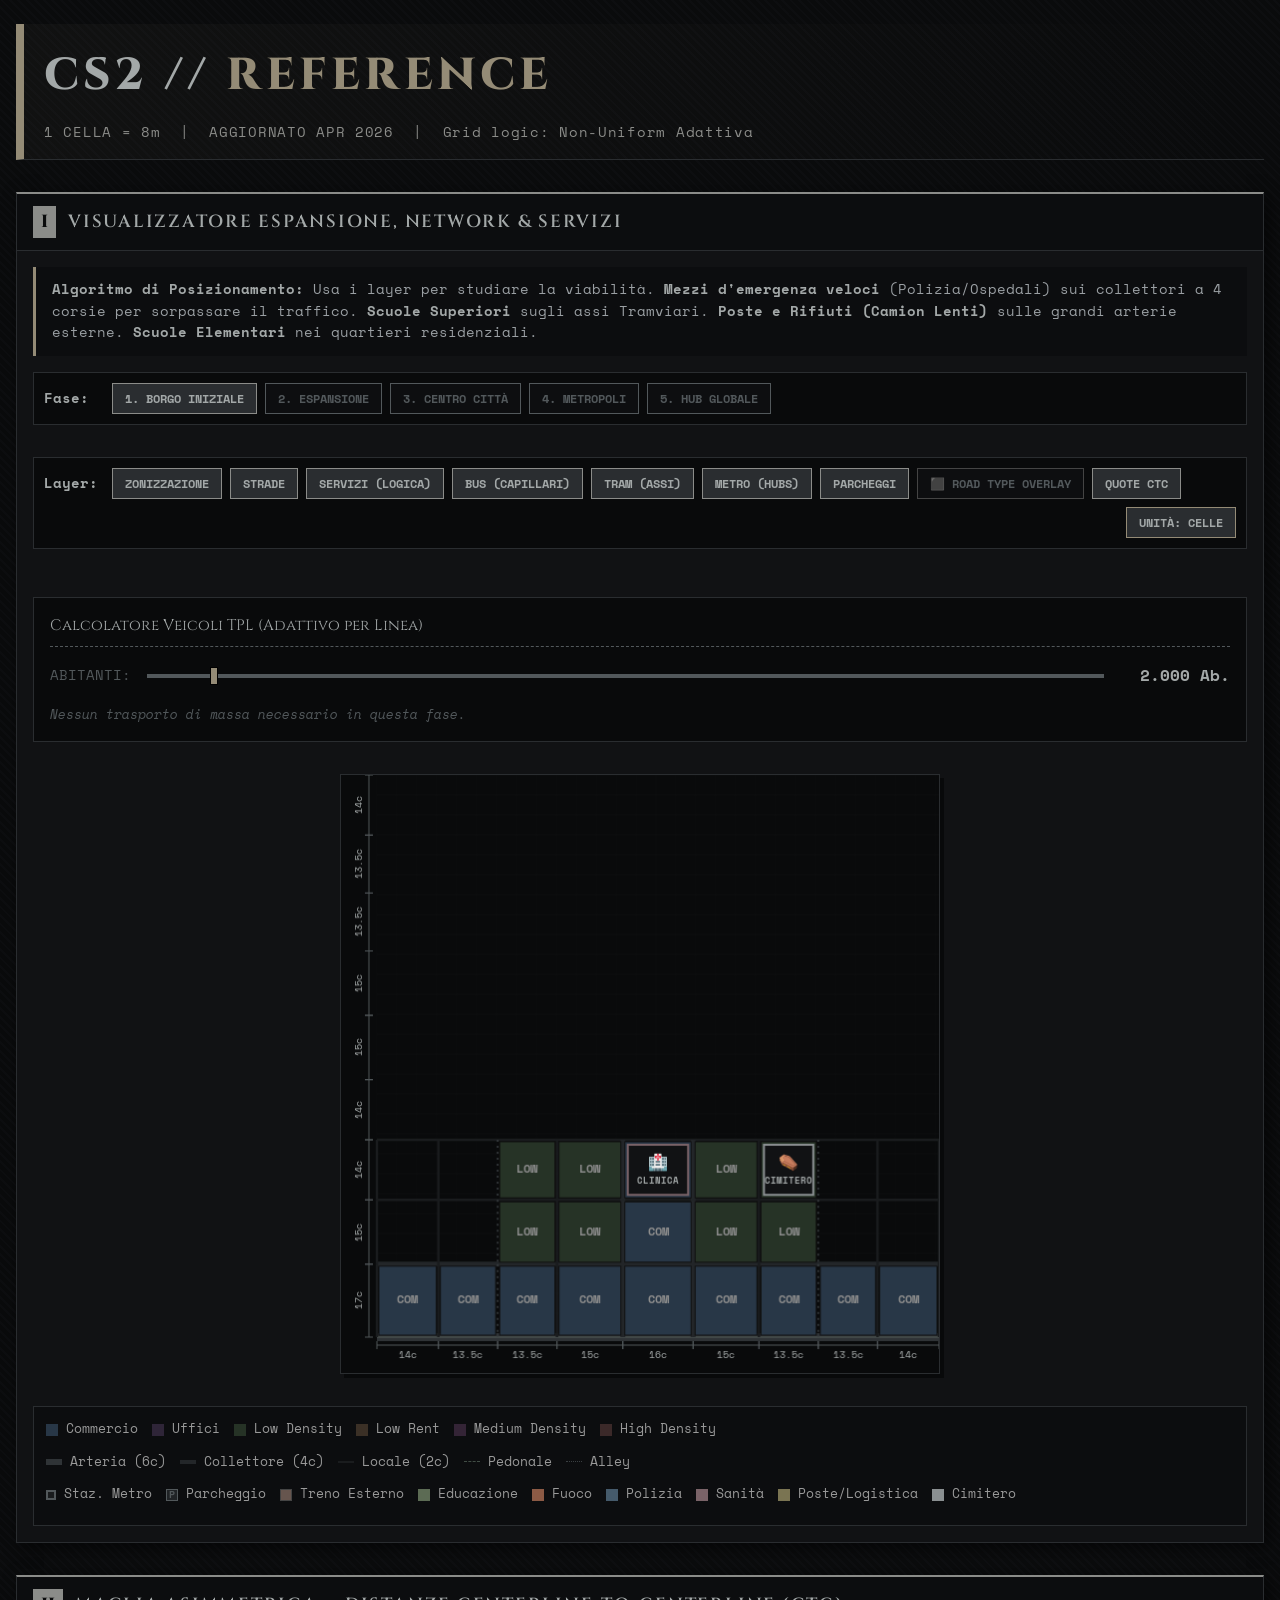
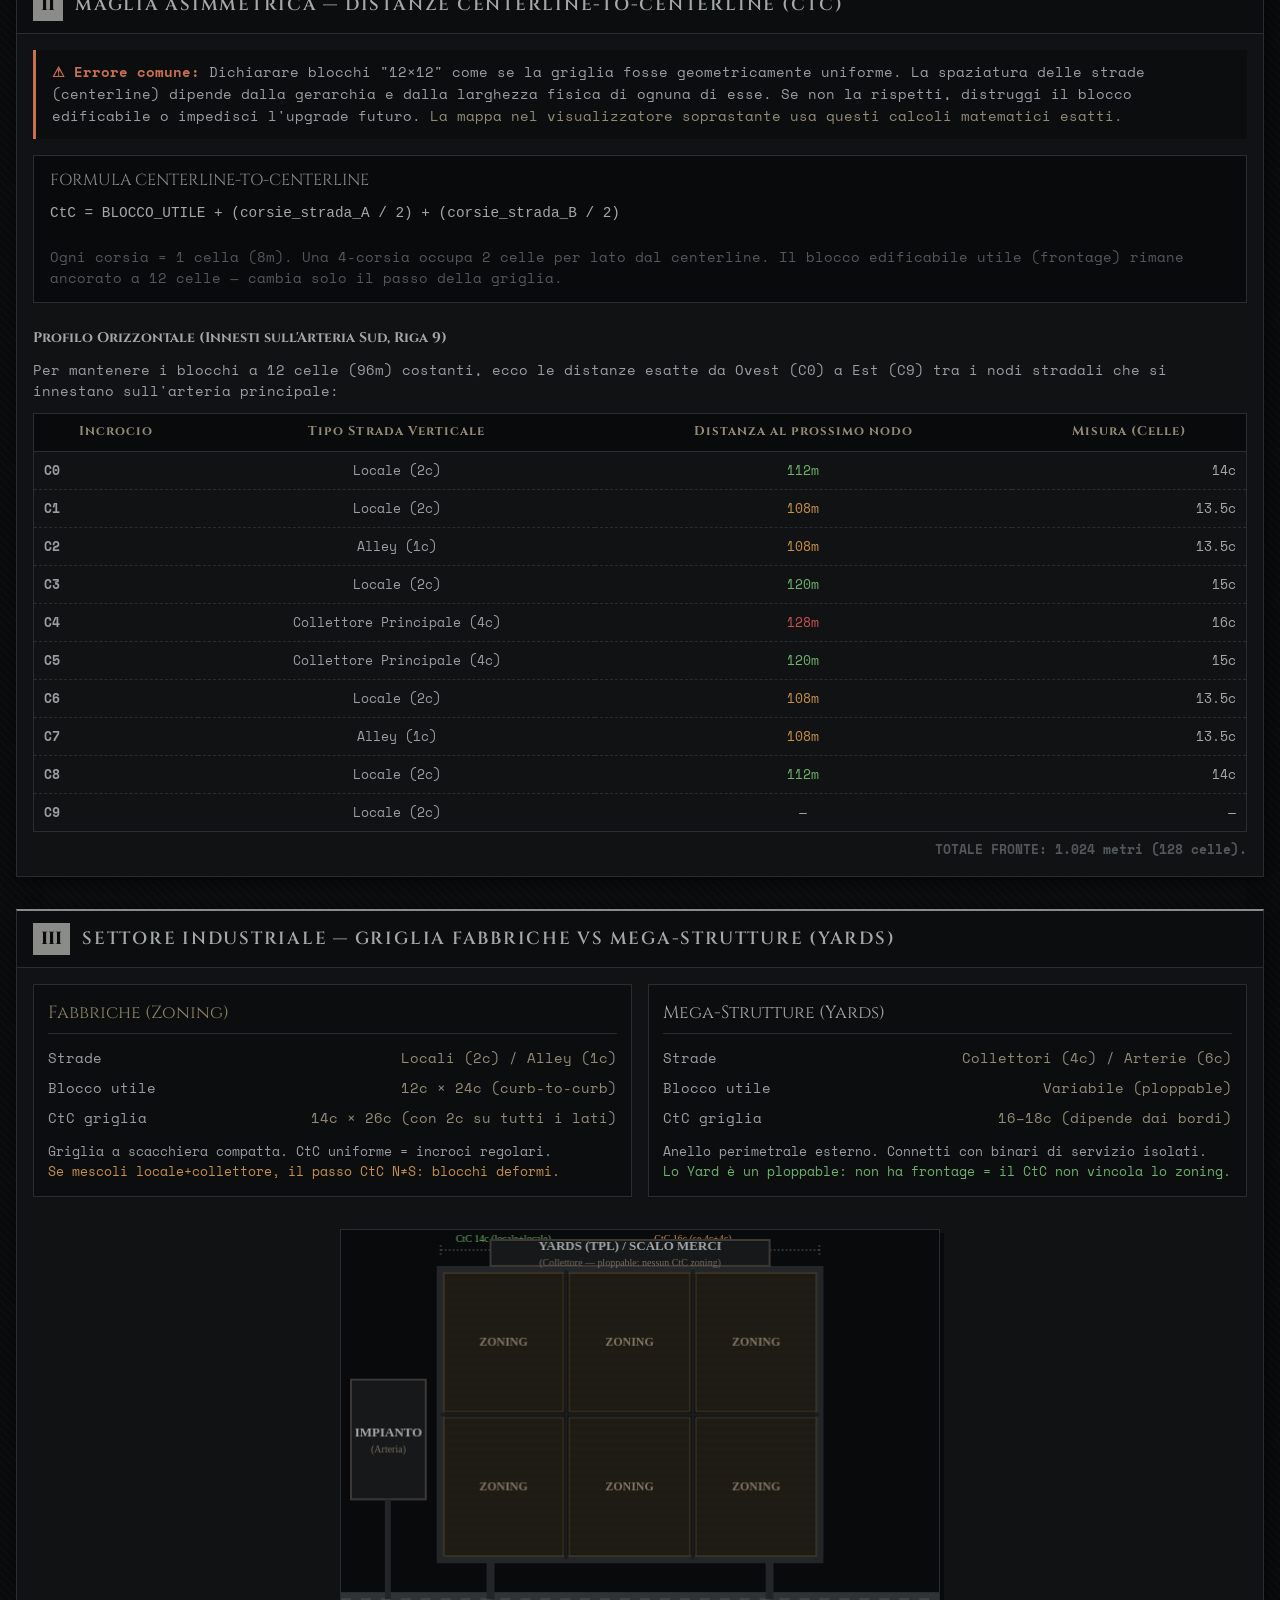
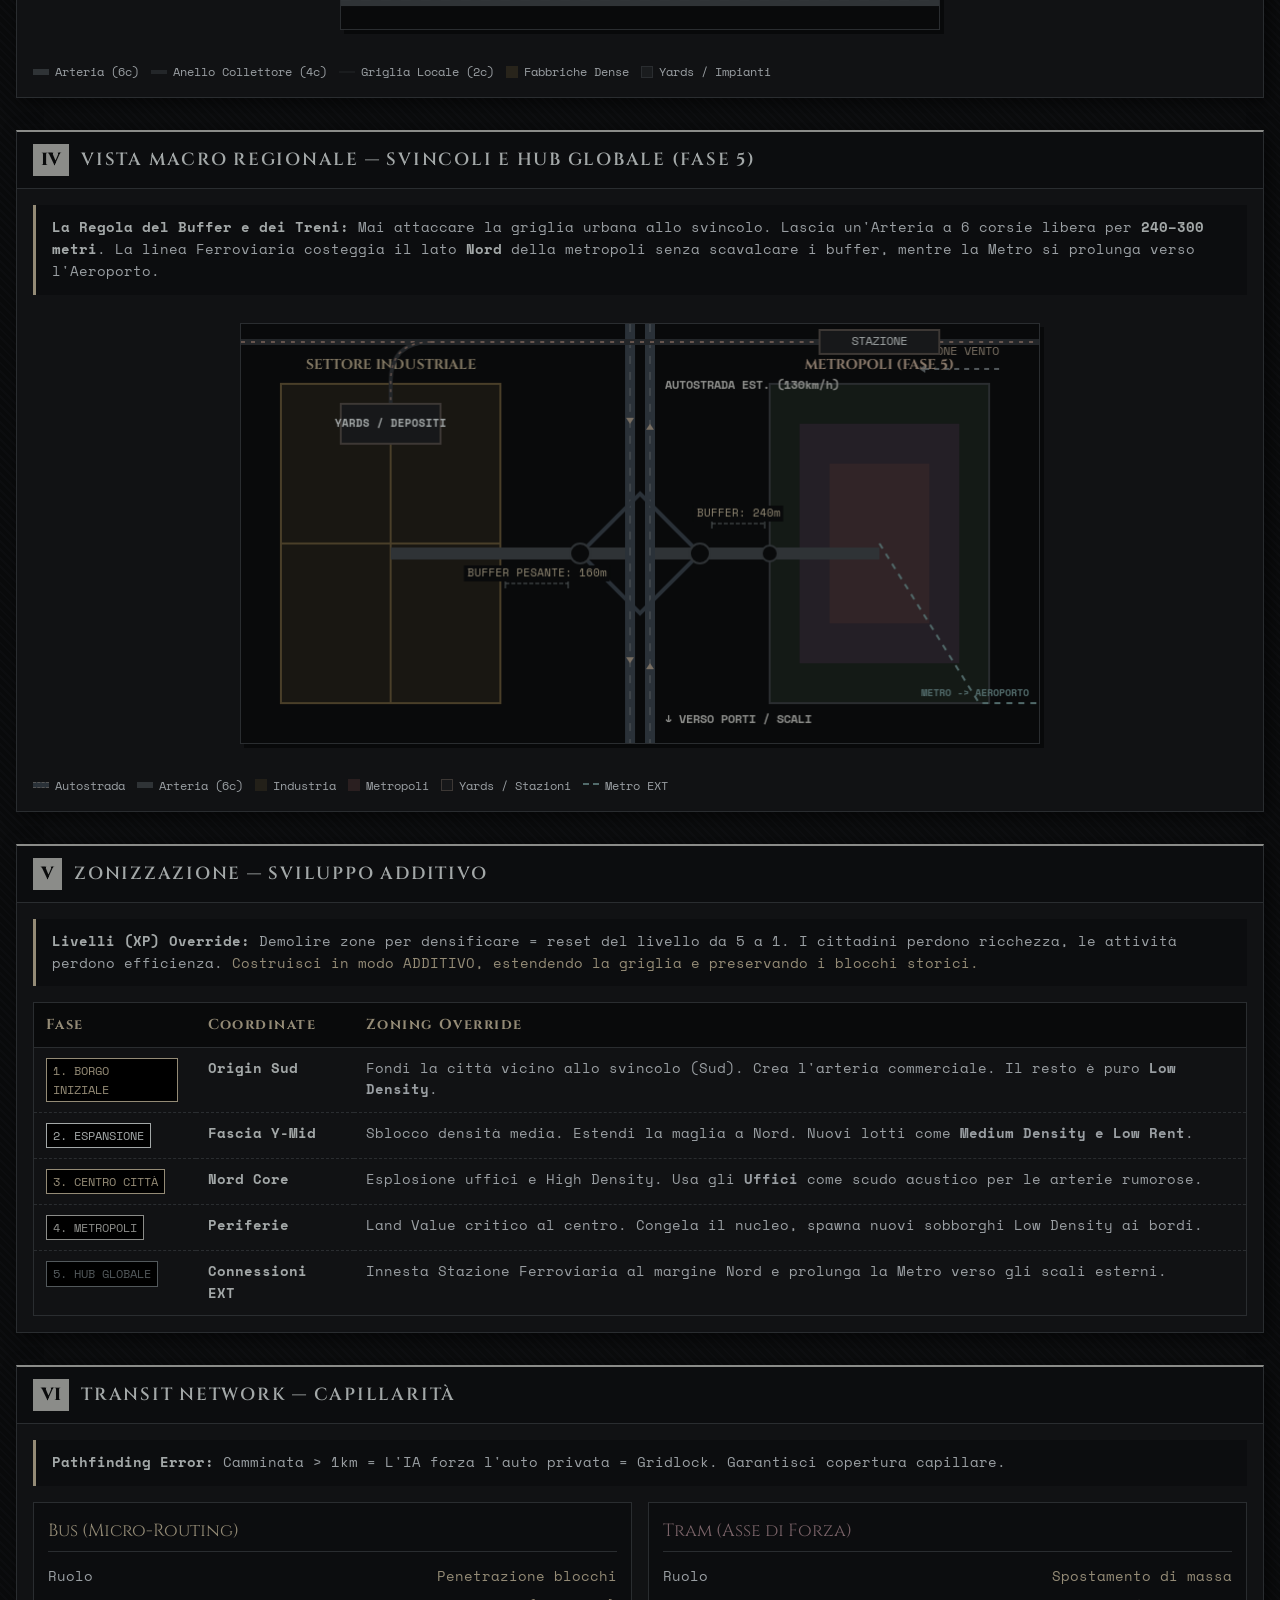
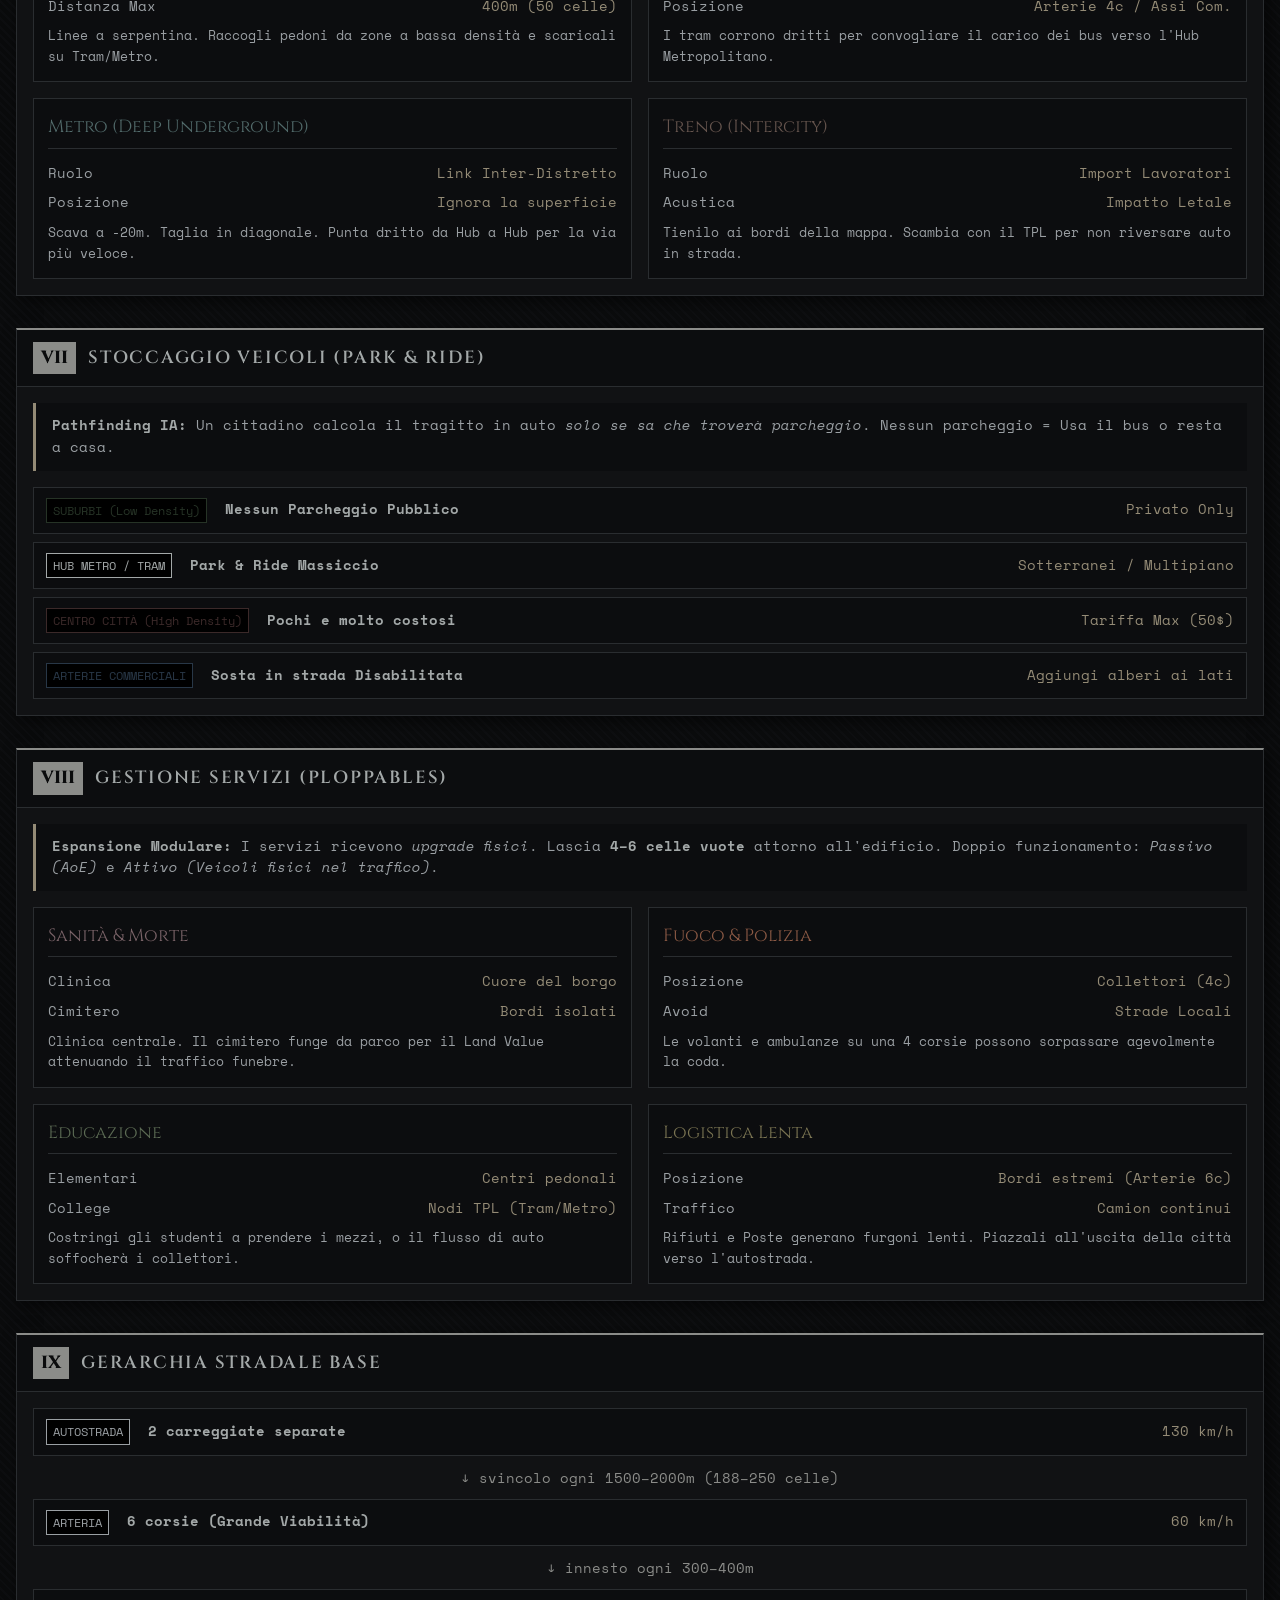
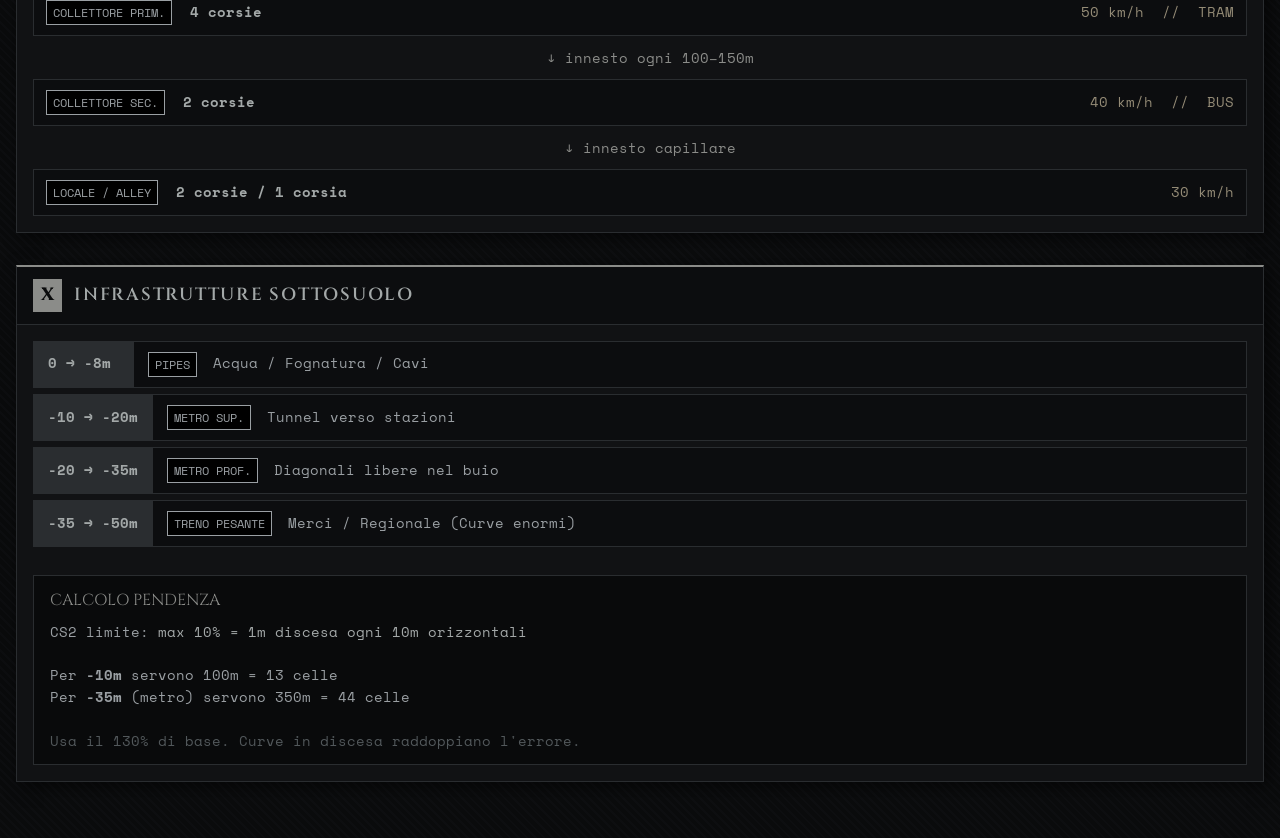
==== commit 3c328920: "Map Fix New roads overlay, fixed road size (again), QoL changes" ====
--- a/HTML/CS2/cs2-reference.html
+++ b/HTML/CS2/cs2-reference.html
@@ -8,33 +8,36 @@
   @import url('https://fonts.googleapis.com/css2?family=Cinzel:wght@600;800&family=Space+Mono:ital,wght@0,400;0,700;1,400&display=swap');
 
   :root {
-    /* Muted / Ash / Tetro Palette */
-    --bg: #0a0b0c;           /* Deep ash void */
-    --panel: #111214;        /* Dark iron */
-    --border: #2a2d30;       /* Cold grey border */
-    --accent: #8b8c89;       /* Silver / Ash */
-    --accent2: #948b76;      /* Tarnished brass / bone */
-    --accent3: #a3a8a8;      /* Pale stone */
-    --text: #9a9fa3;         /* Grey text */
-    --muted: #52585b;        /* Tombstone grey */
-    
-    /* Desaturated Zones */
-    --zone-com: #283747;     
-    --zone-off: #2f2538;     
-    --zone-res: #263326;     
-    --zone-lowrent: #3b3026; 
-    --zone-med: #342436;     
-    --zone-high: #3b2929;    
-    --zone-ind: #403622;     
-    --zone-park: #17181a;    
-
-    /* Desaturated Services (No bright red) */
-    --srv-edu: #5c6b54;      /* Muted olive */
-    --srv-fire: #8c5a45;     /* Rust / Dried clay */
-    --srv-pol: #455a6b;      /* Slate blue */
-    --srv-med: #7a6368;      /* Faded mauve / ash rose */
-    --srv-post: #7a7452;     /* Oxidized brass */
-    --srv-death: #8a8f91;    /* Pale grey */
+    --bg: #0a0b0c;
+    --panel: #111214;
+    --border: #2a2d30;
+    --accent: #8b8c89;
+    --accent2: #948b76;
+    --accent3: #a3a8a8;
+    --text: #9a9fa3;
+    --muted: #52585b;
+    --zone-com: #283747;
+    --zone-off: #2f2538;
+    --zone-res: #263326;
+    --zone-lowrent: #3b3026;
+    --zone-med: #342436;
+    --zone-high: #3b2929;
+    --zone-ind: #403622;
+    --zone-park: #17181a;
+    --srv-edu: #5c6b54;
+    --srv-fire: #8c5a45;
+    --srv-pol: #455a6b;
+    --srv-med: #7a6368;
+    --srv-post: #7a7452;
+    --srv-death: #8a8f91;
+
+    /* Road overlay colors */
+    --ov-highway:   rgba(255, 200,  40, 0.55);
+    --ov-arterial:  rgba(255,  60,  60, 0.50);
+    --ov-collector: rgba(  0, 200, 255, 0.45);
+    --ov-local:     rgba( 80, 255, 120, 0.40);
+    --ov-alley:     rgba(200,  80, 255, 0.40);
+    --ov-ped:       rgba(255, 140,   0, 0.45);
   }
 
   * { box-sizing: border-box; margin: 0; padding: 0; }
@@ -49,369 +52,142 @@
     padding: 24px 16px;
   }
 
-  h1, h2, h3, h4, .section-title {
-    font-family: 'Cinzel', serif;
-  }
+  h1, h2, h3, h4, .section-title { font-family: 'Cinzel', serif; }
 
   .header {
     border-left: 8px solid var(--accent2);
     border-bottom: 1px solid var(--border);
     padding: 16px 20px;
     margin-bottom: 32px;
-    background: linear-gradient(90deg, rgba(148, 139, 118, 0.05) 0%, transparent 100%);
-  }
-
-  .header h1 {
-    font-size: 2.8rem;
-    font-weight: 800;
-    letter-spacing: 0.1em;
-    color: var(--accent3);
-    text-transform: uppercase;
-  }
-
-  .header p {
-    color: var(--accent);
-    font-size: 0.9rem;
-    margin-top: 8px;
-    letter-spacing: 0.05em;
-  }
-
-  .header span {
-    color: var(--accent2);
-  }
+    background: linear-gradient(90deg, rgba(148,139,118,0.05) 0%, transparent 100%);
+  }
+  .header h1 { font-size: 2.8rem; font-weight: 800; letter-spacing: 0.1em; color: var(--accent3); text-transform: uppercase; }
+  .header p  { color: var(--accent); font-size: 0.9rem; margin-top: 8px; letter-spacing: 0.05em; }
+  .header span { color: var(--accent2); }
 
   .section {
     margin-bottom: 32px;
     background: var(--panel);
     border: 1px solid var(--border);
     border-top: 2px solid var(--accent);
-    box-shadow: 4px 4px 15px rgba(0, 0, 0, 0.6);
-    position: relative;
-  }
-
+    box-shadow: 4px 4px 15px rgba(0,0,0,0.6);
+  }
   .section-header {
     background: #0c0d0f;
     border-bottom: 1px solid var(--border);
     padding: 12px 16px;
-    display: flex;
-    align-items: center;
-    gap: 12px;
-  }
-
+    display: flex; align-items: center; gap: 12px;
+  }
   .section-num {
-    font-family: 'Cinzel', serif;
-    font-size: 1.1rem;
-    color: var(--bg);
-    background: var(--accent);
-    padding: 2px 8px;
-    font-weight: 800;
-  }
-
-  .section-title {
-    font-size: 1.1rem;
-    font-weight: 600;
-    text-transform: uppercase;
-    letter-spacing: 0.1em;
-    color: var(--accent3);
-  }
-
-  .section-body {
-    padding: 16px;
-    display: flex;
-    flex-direction: column;
-    gap: 16px;
-  }
-
-  /* Tables */
-  table {
-    width: 100%;
-    border-collapse: collapse;
-    font-size: 0.85rem;
-    border: 1px solid var(--border);
-  }
-
+    font-family: 'Cinzel', serif; font-size: 1.1rem;
+    color: var(--bg); background: var(--accent);
+    padding: 2px 8px; font-weight: 800;
+  }
+  .section-title { font-size: 1.1rem; font-weight: 600; text-transform: uppercase; letter-spacing: 0.1em; color: var(--accent3); }
+  .section-body  { padding: 16px; display: flex; flex-direction: column; gap: 16px; }
+
+  table { width: 100%; border-collapse: collapse; font-size: 0.85rem; border: 1px solid var(--border); }
   th {
-    font-family: 'Cinzel', serif;
-    font-size: 0.9rem;
-    letter-spacing: 0.1em;
-    color: var(--accent2);
-    text-align: left;
-    padding: 10px 12px;
-    border-bottom: 1px solid var(--border);
-    background: #090a0b;
-  }
-
-  td {
-    padding: 10px 12px;
-    border-bottom: 1px dashed var(--border);
-    vertical-align: top;
-  }
-
+    font-family: 'Cinzel', serif; font-size: 0.9rem; letter-spacing: 0.1em;
+    color: var(--accent2); text-align: left; padding: 10px 12px;
+    border-bottom: 1px solid var(--border); background: #090a0b;
+  }
+  td { padding: 10px 12px; border-bottom: 1px dashed var(--border); vertical-align: top; }
   tr:last-child td { border-bottom: none; }
   tr:hover td { background: rgba(255,255,255,0.02); }
 
-  .val {
-    color: var(--accent3);
-    font-weight: bold;
-  }
-
-  .tag {
-    display: inline-block;
-    font-size: 0.75rem;
-    padding: 2px 6px;
-    margin-right: 6px;
-    border: 1px solid currentColor;
-    background: #000;
-  }
-
-  .tag-art { color: var(--accent3); }
-  .tag-col { color: var(--accent2); }
-  .tag-res { color: var(--muted); }
-  .tag-ind { color: #8c8266; }
-  .tag-com { color: #667e94; }
-  .tag-zon { color: #638563; }
+  .val { color: var(--accent3); font-weight: bold; }
+
+  .tag { display: inline-block; font-size: 0.75rem; padding: 2px 6px; margin-right: 6px; border: 1px solid currentColor; background: #000; }
+  .tag-ok   { color: var(--accent2); }
   .tag-warn { color: var(--accent); }
-  .tag-ok { color: var(--accent2); }
 
   .note {
-    font-size: 0.85rem;
-    color: var(--text);
-    padding: 12px 16px;
-    border-left: 3px solid var(--accent2);
-    background: #0c0d0f;
-  }
-
+    font-size: 0.85rem; color: var(--text);
+    padding: 12px 16px; border-left: 3px solid var(--accent2); background: #0c0d0f;
+  }
   .note strong { color: var(--accent3); font-weight: bold; }
-  .note .ok { color: var(--accent2); }
-
-  .rule-block {
-    background: #090a0b;
+  .note .ok    { color: var(--accent2); }
+  .note.warn   { border-left-color: #c87050; }
+  .note.warn strong { color: #c87050; }
+
+  .rule-block { background: #090a0b; border: 1px solid var(--border); padding: 12px 16px; font-size: 0.85rem; }
+  .rule-block .rule-title { font-family: 'Cinzel', serif; font-size: 1rem; color: var(--accent); margin-bottom: 8px; text-transform: uppercase; }
+
+  .hierarchy { display: flex; flex-direction: column; gap: 8px; }
+  .h-row {
+    display: flex; align-items: center; gap: 12px;
+    padding: 10px 12px; border: 1px solid var(--border);
+    background: #0c0d0f; font-size: 0.85rem;
+  }
+  .h-arrow { color: var(--accent); font-size: 0.9rem; margin: 2px 4px; align-self: center; }
+  .h-name  { flex: 1; font-weight: 700; color: var(--accent3); }
+  .h-vals  { color: var(--accent2); }
+
+  .grid-zone { display: grid; grid-template-columns: 1fr 1fr; gap: 16px; }
+  .zone-card { border: 1px solid var(--border); padding: 14px; background: #0c0d0f; }
+  .zone-card-title { font-family: 'Cinzel', serif; font-size: 1.1rem; color: var(--accent3); margin-bottom: 10px; padding-bottom: 6px; border-bottom: 1px solid var(--border); }
+  .zone-card .line { display: flex; justify-content: space-between; font-size: 0.85rem; padding: 4px 0; color: var(--text); }
+  .zone-card .line span:last-child { color: var(--accent2); }
+
+  .underground-grid { display: flex; flex-direction: column; gap: 6px; }
+  .u-layer { display: flex; align-items: stretch; border: 1px solid var(--border); background: #0c0d0f; font-size: 0.85rem; }
+  .u-depth { background: var(--border); color: var(--accent3); padding: 10px 14px; min-width: 100px; display: flex; align-items: center; border-right: 1px solid var(--border); font-weight: bold; }
+  .u-content { flex: 1; padding: 10px 14px; display: flex; align-items: center; gap: 10px; flex-wrap: wrap; }
+
+  .control-group {
+    display: flex; gap: 8px; flex-wrap: wrap; margin-bottom: 16px;
+    align-items: center; background: #090a0b; padding: 10px;
     border: 1px solid var(--border);
-    padding: 12px 16px;
-    font-size: 0.85rem;
-  }
-
-  .rule-block .rule-title {
-    font-family: 'Cinzel', serif;
-    font-size: 1rem;
-    color: var(--accent);
-    margin-bottom: 8px;
-    text-transform: uppercase;
-  }
-
-  .hierarchy {
-    display: flex;
-    flex-direction: column;
-    gap: 8px;
-  }
-
-  .h-row {
-    display: flex;
-    align-items: center;
-    gap: 12px;
-    padding: 10px 12px;
-    border: 1px solid var(--border);
-    background: #0c0d0f;
-    font-size: 0.85rem;
-  }
-
-  .h-arrow {
-    color: var(--accent);
-    font-size: 0.9rem;
-    margin: 2px 4px;
-    align-self: center;
-  }
-
-  .h-name { flex: 1; font-weight: 700; color: var(--accent3); }
-  .h-vals { color: var(--accent2); }
-
-  .grid-zone {
-    display: grid;
-    grid-template-columns: 1fr 1fr;
-    gap: 16px;
-  }
-
-  .zone-card {
-    border: 1px solid var(--border);
-    padding: 14px;
-    background: #0c0d0f;
-    position: relative;
-  }
-
-  .zone-card-title {
-    font-family: 'Cinzel', serif;
-    font-size: 1.1rem;
-    color: var(--accent3);
-    margin-bottom: 10px;
-    padding-bottom: 6px;
-    border-bottom: 1px solid var(--border);
-  }
-
-  .zone-card .line {
-    display: flex;
-    justify-content: space-between;
-    font-size: 0.85rem;
-    padding: 4px 0;
-    color: var(--text);
-  }
-
-  .zone-card .line span:last-child {
-    color: var(--accent2);
-  }
-
-  .underground-grid {
-    display: flex;
-    flex-direction: column;
-    gap: 6px;
-  }
-
-  .u-layer {
-    display: flex;
-    align-items: stretch;
-    border: 1px solid var(--border);
-    background: #0c0d0f;
-    font-size: 0.85rem;
-  }
-
-  .u-depth {
-    background: var(--border);
-    color: var(--accent3);
-    padding: 10px 14px;
-    min-width: 100px;
-    display: flex;
-    align-items: center;
-    border-right: 1px solid var(--border);
-    font-weight: bold;
-  }
-
-  .u-content {
-    flex: 1;
-    padding: 10px 14px;
-    display: flex;
-    align-items: center;
-    gap: 10px;
-    flex-wrap: wrap;
-  }
-
-  /* Control Panel Styles */
-  .control-group {
-    display: flex;
-    gap: 8px;
-    flex-wrap: wrap;
-    margin-bottom: 16px;
-    align-items: center;
-    background: #090a0b;
-    padding: 10px;
-    border: 1px solid var(--border);
-  }
-
-  .ctrl-label {
-    font-size: 0.85rem;
-    color: var(--accent3);
-    width: 60px;
-    font-weight: bold;
-  }
+  }
+  .ctrl-label { font-size: 0.85rem; color: var(--accent3); width: 60px; font-weight: bold; }
 
   .btn {
-    font-family: 'Space Mono', monospace;
-    font-size: 0.75rem;
-    padding: 6px 12px;
-    cursor: pointer;
-    background: #0d0e10;
-    border: 1px solid var(--muted);
-    color: var(--muted);
-    text-transform: uppercase;
-    font-weight: bold;
-    transition: all 0.2s;
-  }
-
-  .btn:hover {
-    border-color: var(--accent3);
-    color: var(--accent3);
-  }
-
-  .btn.active {
-    background: var(--border);
-    color: var(--accent3) !important;
-    border-color: var(--accent);
-  }
-
-  .legend-item {
-    display: flex;
-    align-items: center;
-    gap: 8px;
-    font-size: 0.8rem;
-    margin-right: 14px;
-    margin-bottom: 8px;
-    color: #999;
-  }
-
-  /* Calculator Styles */
-  .calc-panel {
-    background: #090a0b;
-    border: 1px solid var(--border);
-    padding: 16px;
-    margin-top: 16px;
-  }
-
-  .calc-header {
-    font-family: 'Cinzel', serif;
-    color: var(--accent3);
-    font-size: 0.95rem;
-    margin-bottom: 16px;
-    border-bottom: 1px dashed var(--muted);
-    padding-bottom: 8px;
-  }
-
-  .slider-container {
-    display: flex;
-    align-items: center;
-    gap: 16px;
-    margin-bottom: 16px;
-  }
-
-  .slider-container input[type=range] {
-    flex: 1;
-    -webkit-appearance: none;
-    background: transparent;
-  }
-
-  .slider-container input[type=range]::-webkit-slider-thumb {
-    -webkit-appearance: none;
-    height: 18px;
-    width: 8px;
-    background: var(--accent2);
-    cursor: crosshair;
-    margin-top: -7px;
-    border: 1px solid #000;
-  }
-
-  .slider-container input[type=range]::-webkit-slider-runnable-track {
-    width: 100%;
-    height: 4px;
-    cursor: pointer;
-    background: var(--muted);
-  }
-
-  #popDisplay {
-    color: var(--accent3);
-    font-weight: bold;
-    min-width: 110px;
-    text-align: right;
-    font-size: 1rem;
-  }
-
-  .calc-row {
-    display: flex;
-    justify-content: space-between;
-    padding: 6px 0;
-    border-bottom: 1px dashed var(--border);
-    font-size: 0.85rem;
-  }
-
+    font-family: 'Space Mono', monospace; font-size: 0.75rem;
+    padding: 6px 12px; cursor: pointer; background: #0d0e10;
+    border: 1px solid var(--muted); color: var(--muted);
+    text-transform: uppercase; font-weight: bold; transition: all 0.2s;
+  }
+  .btn:hover { border-color: var(--accent3); color: var(--accent3); }
+  .btn.active { background: var(--border); color: var(--accent3) !important; border-color: var(--accent); }
+
+  /* Road overlay button special styling */
+  .btn.overlay-btn { border-color: #444; }
+  .btn.overlay-btn.active {
+    background: rgba(255,60,60,0.08);
+    border-color: #ff3c3c;
+    color: #ff8080 !important;
+    box-shadow: 0 0 8px rgba(255,60,60,0.2);
+  }
+
+  .legend-item { display: flex; align-items: center; gap: 8px; font-size: 0.8rem; margin-right: 14px; margin-bottom: 8px; color: #999; }
+
+  /* Overlay legend chips */
+  .ov-chip { width: 16px; height: 6px; border-radius: 2px; }
+
+  .calc-panel { background: #090a0b; border: 1px solid var(--border); padding: 16px; margin-top: 16px; }
+  .calc-header { font-family: 'Cinzel', serif; color: var(--accent3); font-size: 0.95rem; margin-bottom: 16px; border-bottom: 1px dashed var(--muted); padding-bottom: 8px; }
+  .slider-container { display: flex; align-items: center; gap: 16px; margin-bottom: 16px; }
+  .slider-container input[type=range] { flex: 1; -webkit-appearance: none; background: transparent; }
+  .slider-container input[type=range]::-webkit-slider-thumb { -webkit-appearance: none; height: 18px; width: 8px; background: var(--accent2); cursor: crosshair; margin-top: -7px; border: 1px solid #000; }
+  .slider-container input[type=range]::-webkit-slider-runnable-track { width: 100%; height: 4px; cursor: pointer; background: var(--muted); }
+  #popDisplay { color: var(--accent3); font-weight: bold; min-width: 110px; text-align: right; font-size: 1rem; }
+
+  .calc-row { display: flex; justify-content: space-between; padding: 6px 0; border-bottom: 1px dashed var(--border); font-size: 0.85rem; }
   .calc-row:last-child { border-bottom: none; }
   .calc-row span:last-child { color: var(--accent3); font-weight: bold; }
   .calc-empty { font-size: 0.8rem; color: var(--muted); font-style: italic; }
+
+  /* Centerline grid table */
+  .ctc-table { width: 100%; border-collapse: collapse; font-size: 0.82rem; border: 1px solid var(--border); margin-top: 10px; }
+  .ctc-table th { font-family: 'Cinzel', serif; font-size: 0.8rem; letter-spacing: 0.08em; color: var(--accent2); text-align: center; padding: 8px 10px; border-bottom: 1px solid var(--border); background: #090a0b; }
+  .ctc-table td { padding: 8px 10px; border-bottom: 1px dashed var(--border); text-align: center; }
+  .ctc-table tr:last-child td { border-bottom: none; }
+  .ctc-table .good  { color: #6db36d; }
+  .ctc-table .warn  { color: #c8904a; }
+  .ctc-table .bad   { color: #c85050; }
+  .ctc-table td:first-child { text-align: left; color: var(--text); font-weight: bold; }
+  .ctc-table td:last-child  { text-align: right; font-family: 'Space Mono', monospace; color: var(--accent3); }
 
   @media (max-width: 600px) { .grid-zone { grid-template-columns: 1fr; } }
 </style>
@@ -420,10 +196,10 @@
 
 <div class="header">
   <h1>CS2 // <span>Reference</span></h1>
-  <p>1 CELLA = 8m &nbsp;|&nbsp; AGGIORNATO APR 2026</p>
+  <p>1 CELLA = 8m &nbsp;|&nbsp; AGGIORNATO APR 2026 &nbsp;|&nbsp; Grid logic: Non-Uniform Adattiva</p>
 </div>
 
-<!-- 01. MAPPA DISTRETTO INTERATTIVA -->
+<!-- I. VISUALIZZATORE -->
 <div class="section">
   <div class="section-header">
     <span class="section-num">I</span>
@@ -445,16 +221,31 @@
 
     <div class="control-group" id="layer-btns">
       <span class="ctrl-label">Layer:</span>
-      <button onclick="toggleLayer('zones')" id="btn-ly-zones" class="btn active">ZONIZZAZIONE</button>
-      <button onclick="toggleLayer('roads')" id="btn-ly-roads" class="btn active">STRADE</button>
+      <button onclick="toggleLayer('zones')"    id="btn-ly-zones"    class="btn active">ZONIZZAZIONE</button>
+      <button onclick="toggleLayer('roads')"    id="btn-ly-roads"    class="btn active">STRADE</button>
       <button onclick="toggleLayer('services')" id="btn-ly-services" class="btn active">SERVIZI (Logica)</button>
-      <button onclick="toggleLayer('bus')" id="btn-ly-bus" class="btn active">BUS (Capillari)</button>
-      <button onclick="toggleLayer('tram')" id="btn-ly-tram" class="btn active">TRAM (Assi)</button>
-      <button onclick="toggleLayer('metro')" id="btn-ly-metro" class="btn active">METRO (Hubs)</button>
-      <button onclick="toggleLayer('park')" id="btn-ly-park" class="btn active">PARCHEGGI</button>
-    </div>
-
-    <!-- TPL Calculator Panel -->
+      <button onclick="toggleLayer('bus')"      id="btn-ly-bus"      class="btn active">BUS (Capillari)</button>
+      <button onclick="toggleLayer('tram')"     id="btn-ly-tram"     class="btn active">TRAM (Assi)</button>
+      <button onclick="toggleLayer('metro')"    id="btn-ly-metro"    class="btn active">METRO (Hubs)</button>
+      <button onclick="toggleLayer('park')"     id="btn-ly-park"     class="btn active">PARCHEGGI</button>
+      <button onclick="toggleLayer('roadOverlay')" id="btn-ly-roadOverlay" class="btn overlay-btn">⬛ ROAD TYPE OVERLAY</button>
+      <button onclick="toggleLayer('dims')"     id="btn-ly-dims"     class="btn active">QUOTE CtC</button>
+      <button onclick="toggleUnit()"            id="btn-ly-unit"     class="btn active" style="margin-left:auto; border-color:var(--accent2); color:var(--accent2);">UNITÀ: CELLE</button>
+    </div>
+
+    <!-- Overlay Legend (hidden until active) -->
+    <div id="overlay-legend" style="display:none; background:#0c0d0f; border:1px solid var(--border); padding:10px 14px;">
+      <div style="font-family:'Cinzel',serif; font-size:0.8rem; color:var(--accent); margin-bottom:8px; letter-spacing:0.08em;">OVERLAY — TIPO STRADA</div>
+      <div style="display:flex; flex-wrap:wrap; gap:12px;">
+        <div class="legend-item"><div class="ov-chip" style="background:rgba(255,200,40,0.8);"></div>Autostrada</div>
+        <div class="legend-item"><div class="ov-chip" style="background:rgba(255,60,60,0.8);"></div>Arteria 6c</div>
+        <div class="legend-item"><div class="ov-chip" style="background:rgba(0,200,255,0.8);"></div>Collettore 4c</div>
+        <div class="legend-item"><div class="ov-chip" style="background:rgba(80,255,120,0.8);"></div>Locale 2c</div>
+        <div class="legend-item"><div class="ov-chip" style="background:rgba(200,80,255,0.8);"></div>Alley 1c</div>
+        <div class="legend-item"><div class="ov-chip" style="background:rgba(255,140,0,0.8);"></div>Pedonale</div>
+      </div>
+    </div>
+
     <div class="calc-panel">
       <div class="calc-header">Calcolatore Veicoli TPL (Adattivo per Linea)</div>
       <div class="slider-container">
@@ -465,11 +256,10 @@
       <div id="transitResults"></div>
     </div>
 
-    <div style="position:relative;width:100%;max-width:600px;margin:0 auto; margin-top: 16px; border: 1px solid var(--border); box-shadow: 4px 4px 0px rgba(0,0,0,0.5);">
+    <div style="position:relative;width:100%;max-width:600px;margin:0 auto; margin-top:16px; border:1px solid var(--border); box-shadow:4px 4px 0px rgba(0,0,0,0.5);">
       <canvas id="districtMap" width="600" height="600" style="width:100%;background:#090a0b;display:block;"></canvas>
     </div>
-    
-    <!-- Legend -->
+
     <div style="display:flex;flex-wrap:wrap;margin-top:16px;font-size:0.75rem; background:#0c0d0f; padding:12px; border:1px solid var(--border);">
       <div class="legend-item"><div style="width:12px;height:12px;background:var(--zone-com);"></div>Commercio</div>
       <div class="legend-item"><div style="width:12px;height:12px;background:var(--zone-off);"></div>Uffici</div>
@@ -477,15 +267,15 @@
       <div class="legend-item"><div style="width:12px;height:12px;background:var(--zone-lowrent);"></div>Low Rent</div>
       <div class="legend-item"><div style="width:12px;height:12px;background:var(--zone-med);"></div>Medium Density</div>
       <div class="legend-item"><div style="width:12px;height:12px;background:var(--zone-high);"></div>High Density</div>
-      <div style="width: 100%; height: 4px;"></div>
+      <div style="width:100%;height:4px;"></div>
       <div class="legend-item"><div style="width:16px;height:6px;background:#2f3336;"></div>Arteria (6c)</div>
       <div class="legend-item"><div style="width:16px;height:4px;background:#232629;"></div>Collettore (4c)</div>
       <div class="legend-item"><div style="width:16px;height:2px;background:#1a1c1e;"></div>Locale (2c)</div>
       <div class="legend-item"><div style="width:16px;height:2px;border-top:1px dashed #414d45;"></div>Pedonale</div>
       <div class="legend-item"><div style="width:16px;height:2px;border-top:1px dotted #3a3f42;"></div>Alley</div>
-      <div style="width: 100%; height: 4px;"></div>
-      <div class="legend-item"><div style="width:10px;height:10px;border: 2px solid var(--muted); background: #1a1c1e;"></div>Staz. Metro</div>
-      <div class="legend-item"><div style="width:12px;height:12px;border: 1px solid var(--muted); background: #202326; display:flex; align-items:center; justify-content:center; font-size:10px; font-weight:bold; color:var(--muted);">P</div>Parcheggio</div>
+      <div style="width:100%;height:4px;"></div>
+      <div class="legend-item"><div style="width:10px;height:10px;border:2px solid var(--muted);background:#1a1c1e;"></div>Staz. Metro</div>
+      <div class="legend-item"><div style="width:12px;height:12px;border:1px solid var(--muted);background:#202326;display:flex;align-items:center;justify-content:center;font-size:10px;font-weight:bold;color:var(--muted);">P</div>Parcheggio</div>
       <div class="legend-item"><div style="width:12px;height:12px;background:#66554e;border:1px solid #444;"></div>Treno Esterno</div>
       <div class="legend-item"><div style="width:12px;height:12px;background:var(--srv-edu);"></div>Educazione</div>
       <div class="legend-item"><div style="width:12px;height:12px;background:var(--srv-fire);"></div>Fuoco</div>
@@ -497,37 +287,100 @@
   </div>
 </div>
 
-<!-- 01.1 SETTORE INDUSTRIALE: GRIGLIA E MEGA-STRUTTURE -->
+<!-- II. GRIGLIA ADATTIVA — NUOVO -->
 <div class="section">
   <div class="section-header">
     <span class="section-num">II</span>
+    <span class="section-title">Maglia Asimmetrica — Distanze Centerline-to-Centerline (CtC)</span>
+  </div>
+  <div class="section-body">
+
+    <div class="note warn">
+      <strong>⚠ Errore comune:</strong> Dichiarare blocchi "12×12" come se la griglia fosse geometricamente uniforme. La spaziatura delle strade (centerline) dipende dalla gerarchia e dalla larghezza fisica di ognuna di esse. Se non la rispetti, distruggi il blocco edificabile o impedisci l'upgrade futuro. <span class="ok">La mappa nel visualizzatore soprastante usa questi calcoli matematici esatti.</span>
+    </div>
+
+    <div class="rule-block">
+      <div class="rule-title">Formula Centerline-to-Centerline</div>
+      <code style="color:var(--accent3); font-size:0.9rem;">
+        CtC = BLOCCO_UTILE + (corsie_strada_A / 2) + (corsie_strada_B / 2)
+      </code>
+      <br><br>
+      <span style="color:var(--muted); font-size:0.85rem;">
+        Ogni corsia = 1 cella (8m). Una 4-corsia occupa 2 celle per lato dal centerline.
+        Il blocco edificabile utile (frontage) rimane ancorato a 12 celle — cambia solo il passo della griglia.
+      </span>
+    </div>
+
+    <div style="margin-top: 8px;">
+      <h4 style="color:var(--accent3); margin-bottom:10px;">Profilo Orizzontale (Innesti sull'Arteria Sud, Riga 9)</h4>
+      <div style="font-size:0.85rem; color:var(--text); margin-bottom:8px;">
+        Per mantenere i blocchi a 12 celle (96m) costanti, ecco le distanze esatte da Ovest (C0) a Est (C9) tra i nodi stradali che si innestano sull'arteria principale:
+      </div>
+      <table class="ctc-table">
+        <tr>
+          <th>Incrocio</th>
+          <th>Tipo Strada Verticale</th>
+          <th>Distanza al prossimo nodo</th>
+          <th>Misura (Celle)</th>
+        </tr>
+        <tr><td>C0</td><td>Locale (2c)</td><td class="good">112m</td><td>14c</td></tr>
+        <tr><td>C1</td><td>Locale (2c)</td><td class="warn">108m</td><td>13.5c</td></tr>
+        <tr><td>C2</td><td>Alley (1c)</td><td class="warn">108m</td><td>13.5c</td></tr>
+        <tr><td>C3</td><td>Locale (2c)</td><td class="good">120m</td><td>15c</td></tr>
+        <tr><td>C4</td><td>Collettore Principale (4c)</td><td class="bad">128m</td><td>16c</td></tr>
+        <tr><td>C5</td><td>Collettore Principale (4c)</td><td class="good">120m</td><td>15c</td></tr>
+        <tr><td>C6</td><td>Locale (2c)</td><td class="warn">108m</td><td>13.5c</td></tr>
+        <tr><td>C7</td><td>Alley (1c)</td><td class="warn">108m</td><td>13.5c</td></tr>
+        <tr><td>C8</td><td>Locale (2c)</td><td class="good">112m</td><td>14c</td></tr>
+        <tr><td>C9</td><td>Locale (2c)</td><td>—</td><td>—</td></tr>
+      </table>
+      <div style="margin-top:8px; color:var(--muted); font-size:0.8rem; text-align:right;">
+        <strong>TOTALE FRONTE: 1.024 metri (128 celle).</strong>
+      </div>
+    </div>
+
+  </div>
+</div>
+
+<!-- III. INDUSTRIALE -->
+<div class="section">
+  <div class="section-header">
+    <span class="section-num">III</span>
     <span class="section-title">Settore Industriale — Griglia Fabbriche vs Mega-Strutture (Yards)</span>
   </div>
   <div class="section-body">
-    <div class="grid-zone" style="margin-bottom: 16px;">
+    <div class="grid-zone" style="margin-bottom:16px;">
       <div class="zone-card">
         <div class="zone-card-title" style="color:#8c8266">Fabbriche (Zoning)</div>
         <div class="line"><span>Strade</span><span>Locali (2c) / Alley (1c)</span></div>
-        <div class="line"><span>Dimensioni Ottimali</span><span>12×12 o 12×24 celle</span></div>
-        <div class="line"><span>Logica</span><span>Griglia a scacchiera compatta. Le strade assorbono traffico diffuso.</span></div>
+        <div class="line"><span>Blocco utile</span><span>12c × 24c (curb-to-curb)</span></div>
+        <div class="line"><span>CtC griglia</span><span>14c × 26c (con 2c su tutti i lati)</span></div>
+        <div style="font-size:0.8rem; color:var(--text); margin-top:8px;">
+          Griglia a scacchiera compatta. CtC uniforme = incroci regolari.<br>
+          <span style="color:#c8904a;">Se mescoli locale+collettore, il passo CtC N≠S: blocchi deformi.</span>
+        </div>
       </div>
       <div class="zone-card">
         <div class="zone-card-title" style="color:var(--accent3)">Mega-Strutture (Yards)</div>
         <div class="line"><span>Strade</span><span>Collettori (4c) / Arterie (6c)</span></div>
-        <div class="line"><span>Esempi</span><span>Depositi TPL, Scalo Merci</span></div>
-        <div class="line"><span>Logica</span><span>Anello perimetrale esterno. Connettili con binari di servizio isolati.</span></div>
-      </div>
-    </div>
-
-    <div style="position:relative;width:100%;max-width:600px;margin:0 auto; overflow: hidden; border:1px solid var(--border); box-shadow: 4px 4px 0px rgba(0,0,0,0.5);">
-      <canvas id="industryMap" width="600" height="400" style="width:100%; height:auto; background:#090a0b; display:block;"></canvas>
-    </div>
-
-    <div style="display:flex;flex-wrap:wrap;margin-top:16px;gap: 12px;font-size:0.75rem; color:var(--text);">
+        <div class="line"><span>Blocco utile</span><span>Variabile (ploppable)</span></div>
+        <div class="line"><span>CtC griglia</span><span>16–18c (dipende dai bordi)</span></div>
+        <div style="font-size:0.8rem; color:var(--text); margin-top:8px;">
+          Anello perimetrale esterno. Connetti con binari di servizio isolati.<br>
+          <span style="color:#6db36d;">Lo Yard è un ploppable: non ha frontage = il CtC non vincola lo zoning.</span>
+        </div>
+      </div>
+    </div>
+
+    <div style="position:relative;width:100%;max-width:600px;margin:0 auto;overflow:hidden;border:1px solid var(--border);box-shadow:4px 4px 0px rgba(0,0,0,0.5);">
+      <canvas id="industryMap" width="600" height="400" style="width:100%;height:auto;background:#090a0b;display:block;"></canvas>
+    </div>
+
+    <div style="display:flex;flex-wrap:wrap;margin-top:16px;gap:12px;font-size:0.75rem;color:var(--text);">
       <div style="display:flex;align-items:center;gap:6px;"><div style="width:16px;height:6px;background:#2f3336;"></div>Arteria (6c)</div>
       <div style="display:flex;align-items:center;gap:6px;"><div style="width:16px;height:4px;background:#232629;"></div>Anello Collettore (4c)</div>
       <div style="display:flex;align-items:center;gap:6px;"><div style="width:16px;height:2px;background:#1a1c1e;"></div>Griglia Locale (2c)</div>
-      <div style="display:flex;align-items:center;gap:6px;"><div style="width:12px;height:12px;background:rgba(64, 54, 34, 0.5);"></div>Fabbriche Dense</div>
+      <div style="display:flex;align-items:center;gap:6px;"><div style="width:12px;height:12px;background:rgba(64,54,34,0.5);"></div>Fabbriche Dense</div>
       <div style="display:flex;align-items:center;gap:6px;"><div style="width:12px;height:12px;background:#1a1c1e;border:1px solid var(--border);"></div>Yards / Impianti</div>
     </div>
   </div>
@@ -538,47 +391,51 @@
   const c = document.getElementById('industryMap');
   const ctx = c.getContext('2d');
   const W = 600, H = 400;
-
-  ctx.fillStyle = '#090a0b';
-  ctx.fillRect(0, 0, W, H);
+  ctx.fillStyle = '#090a0b'; ctx.fillRect(0,0,W,H);
 
   // Arteria
   ctx.strokeStyle = '#2f3336'; ctx.lineWidth = 14;
-  ctx.beginPath(); ctx.moveTo(0, H - 30); ctx.lineTo(W, H - 30); ctx.stroke();
-  ctx.strokeStyle = '#545c58'; ctx.lineWidth = 1; ctx.setLineDash([10, 10]);
-  ctx.beginPath(); ctx.moveTo(0, H - 30); ctx.lineTo(W, H - 30); ctx.stroke();
+  ctx.beginPath(); ctx.moveTo(0, H-30); ctx.lineTo(W, H-30); ctx.stroke();
+  ctx.strokeStyle = '#545c58'; ctx.lineWidth = 1; ctx.setLineDash([10,10]);
+  ctx.beginPath(); ctx.moveTo(0, H-30); ctx.lineTo(W, H-30); ctx.stroke();
   ctx.setLineDash([]);
 
   // Anello Collettore
   ctx.strokeStyle = '#232629'; ctx.lineWidth = 8;
-  ctx.strokeRect(100, 40, 380, 290); 
-  ctx.beginPath(); ctx.moveTo(150, 330); ctx.lineTo(150, H - 30); ctx.stroke();
-  ctx.beginPath(); ctx.moveTo(430, 330); ctx.lineTo(430, H - 30); ctx.stroke();
-
-  // Griglia Locale
+  ctx.strokeRect(100, 40, 380, 290);
+  ctx.beginPath(); ctx.moveTo(150, 330); ctx.lineTo(150, H-30); ctx.stroke();
+  ctx.beginPath(); ctx.moveTo(430, 330); ctx.lineTo(430, H-30); ctx.stroke();
+
+  // Griglia Locale (passo 14c dalla formula corretta con locali su tutti i lati)
   ctx.strokeStyle = '#1a1c1e'; ctx.lineWidth = 3;
   ctx.beginPath(); ctx.moveTo(226, 40); ctx.lineTo(226, 330); ctx.stroke();
   ctx.beginPath(); ctx.moveTo(353, 40); ctx.lineTo(353, 330); ctx.stroke();
   ctx.beginPath(); ctx.moveTo(100, 185); ctx.lineTo(480, 185); ctx.stroke();
 
+  // Label CtC
+  ctx.strokeStyle = '#52585b'; ctx.lineWidth = 1; ctx.setLineDash([2,2]);
+  ctx.beginPath(); ctx.moveTo(100, 20); ctx.lineTo(226, 20); ctx.stroke();
+  ctx.beginPath(); ctx.moveTo(100, 15); ctx.lineTo(100, 25); ctx.stroke();
+  ctx.beginPath(); ctx.moveTo(226, 15); ctx.lineTo(226, 25); ctx.stroke();
+  ctx.setLineDash([]);
+  ctx.fillStyle = '#6db36d'; ctx.font = "10px 'Space Mono'"; ctx.textAlign = 'center';
+  ctx.fillText("CtC 14c (locale+locale)", 163, 12);
+
+  ctx.strokeStyle = '#52585b'; ctx.lineWidth = 1; ctx.setLineDash([2,2]);
+  ctx.beginPath(); ctx.moveTo(226, 20); ctx.lineTo(480, 20); ctx.stroke();
+  ctx.beginPath(); ctx.moveTo(480, 15); ctx.lineTo(480, 25); ctx.stroke();
+  ctx.setLineDash([]);
+  ctx.fillStyle = '#c8904a'; ctx.font = "10px 'Space Mono'"; ctx.textAlign = 'center';
+  ctx.fillText("CtC 16c (se 4c+4c)", 353, 12);
+
   const drawGrowableBlock = (x, y, w, h) => {
-    ctx.fillStyle = 'rgba(64, 54, 34, 0.4)';
-    ctx.strokeStyle = '#4a3f29';
-    ctx.lineWidth = 1;
-    ctx.fillRect(x + 3, y + 3, w - 6, h - 6);
-    ctx.strokeRect(x + 3, y + 3, w - 6, h - 6);
-    
-    ctx.strokeStyle = 'rgba(64, 54, 34, 0.2)';
-    for(let i = y + 10; i < y + h - 5; i += 8) {
-      ctx.beginPath(); ctx.moveTo(x + 4, i); ctx.lineTo(x + w - 4, i); ctx.stroke();
-    }
-
-    ctx.fillStyle = '#827863';
-    ctx.font = "bold 12px 'Space Mono'";
-    ctx.textAlign = 'center'; ctx.textBaseline = 'middle';
-    ctx.fillText("ZONING", x + w/2, y + h/2);
+    ctx.fillStyle = 'rgba(64, 54, 34, 0.4)'; ctx.strokeStyle = '#4a3f29'; ctx.lineWidth = 1;
+    ctx.fillRect(x+3, y+3, w-6, h-6); ctx.strokeRect(x+3, y+3, w-6, h-6);
+    ctx.strokeStyle = 'rgba(64,54,34,0.2)';
+    for(let i = y+10; i < y+h-5; i += 8) { ctx.beginPath(); ctx.moveTo(x+4, i); ctx.lineTo(x+w-4, i); ctx.stroke(); }
+    ctx.fillStyle = '#827863'; ctx.font = "bold 12px 'Space Mono'"; ctx.textAlign = 'center'; ctx.textBaseline = 'middle';
+    ctx.fillText("ZONING", x+w/2, y+h/2);
   };
-
   drawGrowableBlock(100, 40, 126, 145);
   drawGrowableBlock(226, 40, 127, 145);
   drawGrowableBlock(353, 40, 127, 145);
@@ -587,72 +444,35 @@
   drawGrowableBlock(353, 185, 127, 145);
 
   const drawPloppable = (x, y, w, h, title, subtitle) => {
-    ctx.fillStyle = '#17181a';
-    ctx.fillRect(x, y, w, h);
-    ctx.strokeStyle = '#3d3835';
-    ctx.lineWidth = 2;
-    ctx.strokeRect(x, y, w, h);
-    
-    ctx.fillStyle = '#a3a8a8';
-    ctx.font = "bold 13px 'Space Mono'";
-    ctx.textAlign = 'center';
-    ctx.fillText(title, x + w/2, y + h/2 - 6);
-    ctx.fillStyle = '#7a7063';
-    ctx.font = "10px 'Space Mono'";
-    ctx.fillText(subtitle, x + w/2, y + h/2 + 10);
+    ctx.fillStyle = '#17181a'; ctx.fillRect(x,y,w,h);
+    ctx.strokeStyle = '#3d3835'; ctx.lineWidth = 2; ctx.strokeRect(x,y,w,h);
+    ctx.fillStyle = '#a3a8a8'; ctx.font = "bold 13px 'Space Mono'"; ctx.textAlign = 'center'; ctx.textBaseline = 'middle';
+    ctx.fillText(title, x+w/2, y+h/2-6);
+    ctx.fillStyle = '#7a7063'; ctx.font = "10px 'Space Mono'";
+    ctx.fillText(subtitle, x+w/2, y+h/2+10);
   };
-
   drawPloppable(10, 150, 75, 120, "IMPIANTO", "(Arteria)");
   ctx.strokeStyle = '#232629'; ctx.lineWidth = 6;
-  ctx.beginPath(); ctx.moveTo(47, 270); ctx.lineTo(47, H - 30); ctx.stroke();
-
-  drawPloppable(150, 10, 280, 50, "YARDS (TPL) / SCALO MERCI", "(Collettore)");
-
-  const drawTrafficArrow = (x, y, dir, color) => {
-    ctx.fillStyle = color;
-    ctx.beginPath();
-    if(dir === 'up') { ctx.moveTo(x,y); ctx.lineTo(x-5,y+8); ctx.lineTo(x+5,y+8); }
-    if(dir === 'down') { ctx.moveTo(x,y); ctx.lineTo(x-5,y-8); ctx.lineTo(x+5,y-8); }
-    if(dir === 'right') { ctx.moveTo(x,y); ctx.lineTo(x-8,y-5); ctx.lineTo(x-8,y+5); }
-    if(dir === 'left') { ctx.moveTo(x,y); ctx.lineTo(x+8,y-5); ctx.lineTo(x+8,y+5); }
-    ctx.fill();
-  };
-
-  drawTrafficArrow(150, 305, 'down', '#7a7063');
-  drawTrafficArrow(430, 305, 'down', '#7a7063');
-  drawTrafficArrow(100, 75, 'left', '#7a7063');
-  drawTrafficArrow(480, 75, 'right', '#7a7063');
-
-  ctx.strokeStyle = '#52585b'; ctx.lineWidth = 1; ctx.setLineDash([2, 2]);
-  ctx.beginPath(); ctx.moveTo(226, 20); ctx.lineTo(353, 20); ctx.stroke();
-  ctx.beginPath(); ctx.moveTo(226, 15); ctx.lineTo(226, 25); ctx.stroke();
-  ctx.beginPath(); ctx.moveTo(353, 15); ctx.lineTo(353, 25); ctx.stroke();
-  ctx.setLineDash([]);
-  ctx.fillStyle = '#7a7063';
-  ctx.font = "11px 'Space Mono'";
-  ctx.fillText("Max 12 celle", 289, 12);
-
+  ctx.beginPath(); ctx.moveTo(47, 270); ctx.lineTo(47, H-30); ctx.stroke();
+  drawPloppable(150, 10, 280, 26, "YARDS (TPL) / SCALO MERCI", "(Collettore — ploppable: nessun CtC zoning)");
 })();
 </script>
 
-<!-- 01.2 VISTA MACRO: AUTOSTRADA E HUB GLOBALE -->
+<!-- IV. VISTA MACRO -->
 <div class="section">
   <div class="section-header">
-    <span class="section-num">III</span>
+    <span class="section-num">IV</span>
     <span class="section-title">Vista Macro Regionale — Svincoli e Hub Globale (Fase 5)</span>
   </div>
   <div class="section-body">
     <div class="note" style="margin-bottom:12px;">
-      <strong>La Regola del Buffer e dei Treni:</strong> Mai attaccare la griglia urbana allo svincolo. Lascia un'Arteria a 6 corsie libera per <strong>240-300 metri</strong>. La linea Ferroviaria costeggia il lato <strong>Nord</strong> della metropoli senza scavalcare i buffer, mentre la Metro si prolunga verso l'Aeroporto.
-    </div>
-
-    <div style="position:relative;width:100%;max-width:800px;margin:0 auto; overflow: hidden; border:1px solid var(--border); box-shadow: 4px 4px 0px rgba(0,0,0,0.5);">
-      <canvas id="macroMap" width="800" height="420" style="width:100%; height:auto; background:#090a0b; display:block;"></canvas>
-    </div>
-
-    <!-- Legend Macro -->
-    <div style="display:flex;flex-wrap:wrap;margin-top:16px;gap: 12px;font-size:0.75rem; color:var(--text);">
-      <div style="display:flex;align-items:center;gap:6px;"><div style="width:16px;height:6px;background:#2a3138; border-top:1px dashed #555; border-bottom:1px dashed #555;"></div>Autostrada</div>
+      <strong>La Regola del Buffer e dei Treni:</strong> Mai attaccare la griglia urbana allo svincolo. Lascia un'Arteria a 6 corsie libera per <strong>240–300 metri</strong>. La linea Ferroviaria costeggia il lato <strong>Nord</strong> della metropoli senza scavalcare i buffer, mentre la Metro si prolunga verso l'Aeroporto.
+    </div>
+    <div style="position:relative;width:100%;max-width:800px;margin:0 auto;overflow:hidden;border:1px solid var(--border);box-shadow:4px 4px 0px rgba(0,0,0,0.5);">
+      <canvas id="macroMap" width="800" height="420" style="width:100%;height:auto;background:#090a0b;display:block;"></canvas>
+    </div>
+    <div style="display:flex;flex-wrap:wrap;margin-top:16px;gap:12px;font-size:0.75rem;color:var(--text);">
+      <div style="display:flex;align-items:center;gap:6px;"><div style="width:16px;height:6px;background:#2a3138;border-top:1px dashed #555;border-bottom:1px dashed #555;"></div>Autostrada</div>
       <div style="display:flex;align-items:center;gap:6px;"><div style="width:16px;height:6px;background:#2f3336;"></div>Arteria (6c)</div>
       <div style="display:flex;align-items:center;gap:6px;"><div style="width:12px;height:12px;background:var(--zone-ind);opacity:0.4;"></div>Industria</div>
       <div style="display:flex;align-items:center;gap:6px;"><div style="width:12px;height:12px;background:#3b2929;opacity:0.6;"></div>Metropoli</div>
@@ -663,371 +483,277 @@
 </div>
 
 <script>
-(function() {
+(function(){
   const c = document.getElementById('macroMap');
   const cx = c.getContext('2d');
   const W = 800, H = 420;
 
-  function drawArrow(x, y, angle, color) {
-    cx.save(); cx.translate(x, y); cx.rotate(angle);
-    cx.beginPath(); cx.moveTo(0, 0); cx.lineTo(-6, -4); cx.lineTo(-6, 4); cx.closePath();
+  function drawArrow(x,y,angle,color){
+    cx.save(); cx.translate(x,y); cx.rotate(angle);
+    cx.beginPath(); cx.moveTo(0,0); cx.lineTo(-6,-4); cx.lineTo(-6,4); cx.closePath();
     cx.fillStyle = color; cx.fill(); cx.restore();
   }
-
-  function drawDimLine(x1, y1, x2, y2, text, isVertical = false) {
-    cx.strokeStyle = '#52585b'; cx.lineWidth = 1; cx.setLineDash([4, 2]);
-    cx.beginPath(); cx.moveTo(x1, y1); cx.lineTo(x2, y2); cx.stroke(); cx.setLineDash([]);
-    
-    if (isVertical) {
-      cx.beginPath(); cx.moveTo(x1-5, y1); cx.lineTo(x1+5, y1); cx.stroke();
-      cx.beginPath(); cx.moveTo(x2-5, y2); cx.lineTo(x2+5, y2); cx.stroke();
+  function drawDimLine(x1,y1,x2,y2,text,isVertical=false){
+    cx.strokeStyle='#52585b'; cx.lineWidth=1; cx.setLineDash([4,2]);
+    cx.beginPath(); cx.moveTo(x1,y1); cx.lineTo(x2,y2); cx.stroke(); cx.setLineDash([]);
+    if(isVertical){
+      cx.beginPath(); cx.moveTo(x1-5,y1); cx.lineTo(x1+5,y1); cx.stroke();
+      cx.beginPath(); cx.moveTo(x2-5,y2); cx.lineTo(x2+5,y2); cx.stroke();
     } else {
-      cx.beginPath(); cx.moveTo(x1, y1-5); cx.lineTo(x1, y1+5); cx.stroke();
-      cx.beginPath(); cx.moveTo(x2, y2-5); cx.lineTo(x2, y2+5); cx.stroke();
-    }
-
-    cx.fillStyle = '#a3a8a8'; cx.font = "11px 'Space Mono'"; cx.textAlign = 'center'; cx.textBaseline = 'middle';
-    
-    if (isVertical) {
-      cx.save(); cx.translate(x1 + 10, y1 + (y2-y1)/2); cx.rotate(-Math.PI/2);
-      cx.fillStyle = '#090a0b'; let w = cx.measureText(text).width + 6; cx.fillRect(-w/2, -8, w, 16);
-      cx.fillStyle = '#948b76'; cx.fillText(text, 0, 0); cx.restore();
+      cx.beginPath(); cx.moveTo(x1,y1-5); cx.lineTo(x1,y1+5); cx.stroke();
+      cx.beginPath(); cx.moveTo(x2,y2-5); cx.lineTo(x2,y2+5); cx.stroke();
+    }
+    cx.fillStyle='#a3a8a8'; cx.font="11px 'Space Mono'"; cx.textAlign='center'; cx.textBaseline='middle';
+    if(isVertical){
+      cx.save(); cx.translate(x1+10, y1+(y2-y1)/2); cx.rotate(-Math.PI/2);
+      cx.fillStyle='#090a0b'; let w=cx.measureText(text).width+6; cx.fillRect(-w/2,-8,w,16);
+      cx.fillStyle='#948b76'; cx.fillText(text,0,0); cx.restore();
     } else {
-      let w = cx.measureText(text).width + 6; cx.fillStyle = '#090a0b';
-      cx.fillRect(x1 + (x2-x1)/2 - w/2, y1 - 18, w, 16);
-      cx.fillStyle = '#948b76'; cx.fillText(text, x1 + (x2-x1)/2, y1 - 10);
-    }
-  }
-
-  cx.fillStyle = '#090a0b'; cx.fillRect(0, 0, W, H);
-
-  const windY = 45;
-  cx.strokeStyle = '#52585b'; cx.lineWidth = 2; cx.setLineDash([5, 5]);
-  cx.beginPath(); cx.moveTo(W - 40, windY); cx.lineTo(W - 120, windY); cx.stroke();
-  cx.setLineDash([]); drawArrow(W - 120, windY, Math.PI, '#52585b');
-  cx.fillStyle = '#7a7063'; cx.font = "12px 'Space Mono'"; cx.textAlign = 'right';
-  cx.fillText("DIREZIONE VENTO", W - 40, windY - 14);
-
-  const indX = 40, indY = 60, indW = 220, indH = 320;
-  cx.fillStyle = 'rgba(64, 54, 34, 0.3)'; cx.strokeStyle = '#4a3f29'; cx.lineWidth = 2;
-  cx.fillRect(indX, indY, indW, indH); cx.strokeRect(indX, indY, indW, indH);
-  cx.beginPath(); cx.moveTo(indX, indY + indH/2); cx.lineTo(indX + indW, indY + indH/2); cx.stroke();
-  cx.beginPath(); cx.moveTo(indX + indW/2, indY); cx.lineTo(indX + indW/2, indY + indH); cx.stroke();
-  cx.fillStyle = '#827863'; cx.font = "bold 14px 'Cinzel'"; cx.textAlign = 'center';
-  cx.fillText("SETTORE INDUSTRIALE", indX + indW/2, indY - 15);
-
-  const cityX = W/2 + 130, cityY = 60, cityW = 220, cityH = 320;
-  cx.fillStyle = 'rgba(38, 51, 38, 0.4)'; cx.fillRect(cityX, cityY, cityW, cityH); 
-  cx.fillStyle = 'rgba(52, 36, 54, 0.5)'; cx.fillRect(cityX+30, cityY+40, cityW-60, cityH-80); 
-  cx.fillStyle = 'rgba(59, 41, 41, 0.6)'; cx.fillRect(cityX+60, cityY+80, cityW-120, cityH-160); 
-  cx.strokeStyle = '#2a2d30'; cx.strokeRect(cityX, cityY, cityW, cityH);
-  cx.fillStyle = '#8c7b6c'; cx.font = "bold 14px 'Cinzel'"; cx.textAlign = 'center';
-  cx.fillText("METROPOLI (FASE 5)", cityX + cityW/2, cityY - 15);
-
-  const hwX = W/2;
-  cx.strokeStyle = '#2a3138'; cx.lineWidth = 10;
-  cx.beginPath(); cx.moveTo(hwX - 10, 0); cx.lineTo(hwX - 10, H); cx.stroke();
-  cx.strokeStyle = '#52585b'; cx.lineWidth = 1; cx.setLineDash([8, 8]);
-  cx.beginPath(); cx.moveTo(hwX - 10, 0); cx.lineTo(hwX - 10, H); cx.stroke();
-  cx.setLineDash([]); drawArrow(hwX - 10, 100, Math.PI/2, '#7a7063'); drawArrow(hwX - 10, H - 80, Math.PI/2, '#7a7063');
-  
-  cx.strokeStyle = '#2a3138'; cx.lineWidth = 10;
-  cx.beginPath(); cx.moveTo(hwX + 10, 0); cx.lineTo(hwX + 10, H); cx.stroke();
-  cx.strokeStyle = '#52585b'; cx.lineWidth = 1; cx.setLineDash([8, 8]);
-  cx.beginPath(); cx.moveTo(hwX + 10, 0); cx.lineTo(hwX + 10, H); cx.stroke();
-  cx.setLineDash([]); drawArrow(hwX + 10, 100, -Math.PI/2, '#7a7063'); drawArrow(hwX + 10, H - 80, -Math.PI/2, '#7a7063');
-
-  cx.fillStyle = '#8b8c89'; cx.font = "bold 12px 'Space Mono'"; cx.textAlign = 'left';
-  cx.fillText("AUTOSTRADA EST. (130km/h)", hwX + 25, 65); cx.fillText("↓ VERSO PORTI / SCALI", hwX + 25, H - 20);
-
-  const artY = H/2 + 20;
-  cx.strokeStyle = '#2f3336'; cx.lineWidth = 12;
-  cx.beginPath(); cx.moveTo(hwX + 15, artY); cx.lineTo(cityX + cityW/2, artY); cx.stroke();
-  cx.beginPath(); cx.moveTo(hwX - 15, artY); cx.lineTo(indX + indW/2, artY); cx.stroke();
-
-  cx.strokeStyle = '#2a3138'; cx.lineWidth = 4;
-  cx.beginPath(); cx.moveTo(hwX, artY - 60); cx.lineTo(hwX + 60, artY); cx.lineTo(hwX, artY + 60); cx.lineTo(hwX - 60, artY); cx.closePath(); cx.stroke();
-  cx.fillStyle = '#090a0b'; cx.strokeStyle = '#2f3336'; cx.lineWidth = 2;
-  cx.beginPath(); cx.arc(hwX + 60, artY, 10, 0, Math.PI*2); cx.fill(); cx.stroke();
-  cx.beginPath(); cx.arc(hwX - 60, artY, 10, 0, Math.PI*2); cx.fill(); cx.stroke();
-  cx.beginPath(); cx.arc(cityX, artY, 8, 0, Math.PI*2); cx.fill(); cx.stroke();
-
-  const trainY = 18;
-  cx.strokeStyle = '#232629'; cx.lineWidth = 6;
-  cx.beginPath(); cx.moveTo(0, trainY); cx.lineTo(W, trainY); cx.stroke();
-  cx.strokeStyle = '#66554e'; cx.lineWidth = 2; cx.setLineDash([4, 6]);
-  cx.beginPath(); cx.moveTo(0, trainY); cx.lineTo(W, trainY); cx.stroke(); cx.setLineDash([]);
-  
-  const stationW = 120, stationH = 24; const stationX = cityX + cityW/2 - stationW/2;
-  cx.fillStyle = '#17181a'; cx.fillRect(stationX, trainY - stationH/2, stationW, stationH);
-  cx.strokeStyle = '#3d3835'; cx.lineWidth = 2; cx.strokeRect(stationX, trainY - stationH/2, stationW, stationH);
-  cx.fillStyle = '#a3a8a8'; cx.font = "12px 'Space Mono'"; cx.textAlign = 'center'; cx.textBaseline = 'middle';
-  cx.fillText("STAZIONE", stationX + stationW/2, trainY);
-  
-  const branchX = indX + indW/2; 
-  cx.strokeStyle = '#232629'; cx.lineWidth = 4;
-  cx.beginPath(); cx.moveTo(branchX + 40, trainY); cx.quadraticCurveTo(branchX, trainY, branchX, trainY + 40); cx.lineTo(branchX, indY + 20); cx.stroke();
-  cx.strokeStyle = '#66554e'; cx.lineWidth = 1.5; cx.setLineDash([3, 5]);
-  cx.beginPath(); cx.moveTo(branchX + 40, trainY); cx.quadraticCurveTo(branchX, trainY, branchX, trainY + 40); cx.lineTo(branchX, indY + 20); cx.stroke(); cx.setLineDash([]);
-
-  const yardW = 100, yardH = 40;
-  cx.fillStyle = '#17181a'; cx.fillRect(branchX - yardW/2, indY + 20, yardW, yardH);
-  cx.strokeStyle = '#3d3835'; cx.lineWidth = 2; cx.strokeRect(branchX - yardW/2, indY + 20, yardW, yardH);
-  cx.fillStyle = '#a3a8a8'; cx.font = "bold 11px 'Space Mono'"; cx.textAlign = 'center'; cx.textBaseline = 'middle';
-  cx.fillText("YARDS / DEPOSITI", branchX, indY + 40);
-
-  cx.strokeStyle = '#526b6b'; cx.lineWidth = 2; cx.setLineDash([6, 6]);
-  cx.beginPath(); cx.moveTo(cityX + cityW/2, cityY + cityH/2); cx.lineTo(cityX + cityW - 10, H - 40); cx.lineTo(W, H - 40); cx.stroke(); cx.setLineDash([]);
-  cx.fillStyle = '#526b6b'; cx.font = "bold 10px 'Space Mono'"; cx.textAlign = 'right';
-  cx.fillText("METRO -> AEROPORTO", W - 10, H - 50);
-
-  drawDimLine(hwX + 72, artY - 30, cityX - 5, artY - 30, "BUFFER: 240m");
-  drawDimLine(indX + indW + 5, artY + 30, hwX - 72, artY + 30, "BUFFER PESANTE: 160m");
+      let w=cx.measureText(text).width+6; cx.fillStyle='#090a0b';
+      cx.fillRect(x1+(x2-x1)/2-w/2, y1-18, w, 16);
+      cx.fillStyle='#948b76'; cx.fillText(text, x1+(x2-x1)/2, y1-10);
+    }
+  }
+
+  cx.fillStyle='#090a0b'; cx.fillRect(0,0,W,H);
+
+  const windY=45;
+  cx.strokeStyle='#52585b'; cx.lineWidth=2; cx.setLineDash([5,5]);
+  cx.beginPath(); cx.moveTo(W-40,windY); cx.lineTo(W-120,windY); cx.stroke();
+  cx.setLineDash([]); drawArrow(W-120,windY,Math.PI,'#52585b');
+  cx.fillStyle='#7a7063'; cx.font="12px 'Space Mono'"; cx.textAlign='right';
+  cx.fillText("DIREZIONE VENTO", W-40, windY-14);
+
+  const indX=40,indY=60,indW=220,indH=320;
+  cx.fillStyle='rgba(64,54,34,0.3)'; cx.strokeStyle='#4a3f29'; cx.lineWidth=2;
+  cx.fillRect(indX,indY,indW,indH); cx.strokeRect(indX,indY,indW,indH);
+  cx.beginPath(); cx.moveTo(indX,indY+indH/2); cx.lineTo(indX+indW,indY+indH/2); cx.stroke();
+  cx.beginPath(); cx.moveTo(indX+indW/2,indY); cx.lineTo(indX+indW/2,indY+indH); cx.stroke();
+  cx.fillStyle='#827863'; cx.font="bold 14px 'Cinzel'"; cx.textAlign='center';
+  cx.fillText("SETTORE INDUSTRIALE", indX+indW/2, indY-15);
+
+  const cityX=W/2+130,cityY=60,cityW=220,cityH=320;
+  cx.fillStyle='rgba(38,51,38,0.4)'; cx.fillRect(cityX,cityY,cityW,cityH);
+  cx.fillStyle='rgba(52,36,54,0.5)'; cx.fillRect(cityX+30,cityY+40,cityW-60,cityH-80);
+  cx.fillStyle='rgba(59,41,41,0.6)'; cx.fillRect(cityX+60,cityY+80,cityW-120,cityH-160);
+  cx.strokeStyle='#2a2d30'; cx.strokeRect(cityX,cityY,cityW,cityH);
+  cx.fillStyle='#8c7b6c'; cx.font="bold 14px 'Cinzel'"; cx.textAlign='center';
+  cx.fillText("METROPOLI (FASE 5)", cityX+cityW/2, cityY-15);
+
+  const hwX=W/2;
+  cx.strokeStyle='#2a3138'; cx.lineWidth=10;
+  cx.beginPath(); cx.moveTo(hwX-10,0); cx.lineTo(hwX-10,H); cx.stroke();
+  cx.strokeStyle='#52585b'; cx.lineWidth=1; cx.setLineDash([8,8]);
+  cx.beginPath(); cx.moveTo(hwX-10,0); cx.lineTo(hwX-10,H); cx.stroke(); cx.setLineDash([]);
+  drawArrow(hwX-10,100,Math.PI/2,'#7a7063'); drawArrow(hwX-10,H-80,Math.PI/2,'#7a7063');
+  cx.strokeStyle='#2a3138'; cx.lineWidth=10;
+  cx.beginPath(); cx.moveTo(hwX+10,0); cx.lineTo(hwX+10,H); cx.stroke();
+  cx.strokeStyle='#52585b'; cx.lineWidth=1; cx.setLineDash([8,8]);
+  cx.beginPath(); cx.moveTo(hwX+10,0); cx.lineTo(hwX+10,H); cx.stroke(); cx.setLineDash([]);
+  drawArrow(hwX+10,100,-Math.PI/2,'#7a7063'); drawArrow(hwX+10,H-80,-Math.PI/2,'#7a7063');
+  cx.fillStyle='#8b8c89'; cx.font="bold 12px 'Space Mono'"; cx.textAlign='left';
+  cx.fillText("AUTOSTRADA EST. (130km/h)", hwX+25, 65);
+  cx.fillText("↓ VERSO PORTI / SCALI", hwX+25, H-20);
+
+  const artY=H/2+20;
+  cx.strokeStyle='#2f3336'; cx.lineWidth=12;
+  cx.beginPath(); cx.moveTo(hwX+15,artY); cx.lineTo(cityX+cityW/2,artY); cx.stroke();
+  cx.beginPath(); cx.moveTo(hwX-15,artY); cx.lineTo(indX+indW/2,artY); cx.stroke();
+
+  cx.strokeStyle='#2a3138'; cx.lineWidth=4;
+  cx.beginPath(); cx.moveTo(hwX,artY-60); cx.lineTo(hwX+60,artY); cx.lineTo(hwX,artY+60); cx.lineTo(hwX-60,artY); cx.closePath(); cx.stroke();
+  cx.fillStyle='#090a0b'; cx.strokeStyle='#2f3336'; cx.lineWidth=2;
+  cx.beginPath(); cx.arc(hwX+60,artY,10,0,Math.PI*2); cx.fill(); cx.stroke();
+  cx.beginPath(); cx.arc(hwX-60,artY,10,0,Math.PI*2); cx.fill(); cx.stroke();
+  cx.beginPath(); cx.arc(cityX,artY,8,0,Math.PI*2); cx.fill(); cx.stroke();
+
+  const trainY=18;
+  cx.strokeStyle='#232629'; cx.lineWidth=6;
+  cx.beginPath(); cx.moveTo(0,trainY); cx.lineTo(W,trainY); cx.stroke();
+  cx.strokeStyle='#66554e'; cx.lineWidth=2; cx.setLineDash([4,6]);
+  cx.beginPath(); cx.moveTo(0,trainY); cx.lineTo(W,trainY); cx.stroke(); cx.setLineDash([]);
+
+  const stationW=120,stationH=24; const stationX=cityX+cityW/2-stationW/2;
+  cx.fillStyle='#17181a'; cx.fillRect(stationX,trainY-stationH/2,stationW,stationH);
+  cx.strokeStyle='#3d3835'; cx.lineWidth=2; cx.strokeRect(stationX,trainY-stationH/2,stationW,stationH);
+  cx.fillStyle='#a3a8a8'; cx.font="12px 'Space Mono'"; cx.textAlign='center'; cx.textBaseline='middle';
+  cx.fillText("STAZIONE", stationX+stationW/2, trainY);
+
+  const branchX=indX+indW/2;
+  cx.strokeStyle='#232629'; cx.lineWidth=4;
+  cx.beginPath(); cx.moveTo(branchX+40,trainY); cx.quadraticCurveTo(branchX,trainY,branchX,trainY+40); cx.lineTo(branchX,indY+20); cx.stroke();
+  cx.strokeStyle='#66554e'; cx.lineWidth=1.5; cx.setLineDash([3,5]);
+  cx.beginPath(); cx.moveTo(branchX+40,trainY); cx.quadraticCurveTo(branchX,trainY,branchX,trainY+40); cx.lineTo(branchX,indY+20); cx.stroke(); cx.setLineDash([]);
+
+  const yardW=100,yardH=40;
+  cx.fillStyle='#17181a'; cx.fillRect(branchX-yardW/2,indY+20,yardW,yardH);
+  cx.strokeStyle='#3d3835'; cx.lineWidth=2; cx.strokeRect(branchX-yardW/2,indY+20,yardW,yardH);
+  cx.fillStyle='#a3a8a8'; cx.font="bold 11px 'Space Mono'"; cx.textAlign='center'; cx.textBaseline='middle';
+  cx.fillText("YARDS / DEPOSITI", branchX, indY+40);
+
+  cx.strokeStyle='#526b6b'; cx.lineWidth=2; cx.setLineDash([6,6]);
+  cx.beginPath(); cx.moveTo(cityX+cityW/2,cityY+cityH/2); cx.lineTo(cityX+cityW-10,H-40); cx.lineTo(W,H-40); cx.stroke(); cx.setLineDash([]);
+  cx.fillStyle='#526b6b'; cx.font="bold 10px 'Space Mono'"; cx.textAlign='right';
+  cx.fillText("METRO -> AEROPORTO", W-10, H-50);
+
+  drawDimLine(hwX+72,artY-30,cityX-5,artY-30,"BUFFER: 240m");
+  drawDimLine(indX+indW+5,artY+30,hwX-72,artY+30,"BUFFER PESANTE: 160m");
 })();
 </script>
 
-<!-- 02. ZONIZZAZIONE E SVILUPPO ADDITIVO -->
+<!-- V. ZONIZZAZIONE -->
 <div class="section">
   <div class="section-header">
-    <span class="section-num">IV</span>
+    <span class="section-num">V</span>
     <span class="section-title">Zonizzazione — Sviluppo Additivo</span>
   </div>
   <div class="section-body">
     <div class="note">
       <strong>Livelli (XP) Override:</strong> Demolire zone per densificare = reset del livello da 5 a 1. I cittadini perdono ricchezza, le attività perdono efficienza. <span class="ok">Costruisci in modo ADDITIVO, estendendo la griglia e preservando i blocchi storici.</span>
     </div>
-
     <table>
-      <tr>
-        <th>Fase</th>
-        <th>Coordinate</th>
-        <th>Zoning Override</th>
-      </tr>
-      <tr>
-        <td><span class="tag tag-res">1. BORGO INIZIALE</span></td>
-        <td class="val">Origin Sud</td>
-        <td>Fondi la città vicino allo svincolo (Sud). Crea l'arteria commerciale. Il resto è puro <strong>Low Density</strong>.</td>
-      </tr>
-      <tr>
-        <td><span class="tag" style="color:var(--accent3);">2. ESPANSIONE</span></td>
-        <td class="val">Fascia Y-Mid</td>
-        <td>Sblocco densità media. Estendi la maglia a Nord. Nuovi lotti come <strong>Medium Density e Low Rent</strong>.</td>
-      </tr>
-      <tr>
-        <td><span class="tag" style="color:var(--accent2);">3. CENTRO CITTÀ</span></td>
-        <td class="val">Nord Core</td>
-        <td>Esplosione uffici e High Density. Usa gli <strong>Uffici</strong> come scudo acustico per le arterie rumorose.</td>
-      </tr>
-      <tr>
-        <td><span class="tag" style="color:var(--accent);">4. METROPOLI</span></td>
-        <td class="val">Periferie</td>
-        <td>Land Value critico al centro. Congela il nucleo, spawna nuovi sobborghi Low Density ai bordi.</td>
-      </tr>
-      <tr>
-        <td><span class="tag" style="color:var(--muted);">5. HUB GLOBALE</span></td>
-        <td class="val">Connessioni EXT</td>
-        <td>Innesta Stazione Ferroviaria al margine Nord e prolunga la Metro verso gli scali esterni.</td>
-      </tr>
+      <tr><th>Fase</th><th>Coordinate</th><th>Zoning Override</th></tr>
+      <tr><td><span class="tag tag-ok">1. BORGO INIZIALE</span></td><td class="val">Origin Sud</td><td>Fondi la città vicino allo svincolo (Sud). Crea l'arteria commerciale. Il resto è puro <strong>Low Density</strong>.</td></tr>
+      <tr><td><span class="tag" style="color:var(--accent3);">2. ESPANSIONE</span></td><td class="val">Fascia Y-Mid</td><td>Sblocco densità media. Estendi la maglia a Nord. Nuovi lotti come <strong>Medium Density e Low Rent</strong>.</td></tr>
+      <tr><td><span class="tag" style="color:var(--accent2);">3. CENTRO CITTÀ</span></td><td class="val">Nord Core</td><td>Esplosione uffici e High Density. Usa gli <strong>Uffici</strong> come scudo acustico per le arterie rumorose.</td></tr>
+      <tr><td><span class="tag" style="color:var(--accent);">4. METROPOLI</span></td><td class="val">Periferie</td><td>Land Value critico al centro. Congela il nucleo, spawna nuovi sobborghi Low Density ai bordi.</td></tr>
+      <tr><td><span class="tag" style="color:var(--muted);">5. HUB GLOBALE</span></td><td class="val">Connessioni EXT</td><td>Innesta Stazione Ferroviaria al margine Nord e prolunga la Metro verso gli scali esterni.</td></tr>
     </table>
   </div>
 </div>
 
-<!-- 03. TRASPORTI PUBBLICI E CAPILLARITA' -->
+<!-- VI. TPL -->
 <div class="section">
   <div class="section-header">
-    <span class="section-num">V</span>
+    <span class="section-num">VI</span>
     <span class="section-title">Transit Network — Capillarità</span>
   </div>
   <div class="section-body">
     <div class="note">
-      <strong>Pathfinding Error:</strong> Camminata > 1km = L'IA forza l'auto privata = Gridlock. Garantisci copertura capillare.
-    </div>
-    
+      <strong>Pathfinding Error:</strong> Camminata &gt; 1km = L'IA forza l'auto privata = Gridlock. Garantisci copertura capillare.
+    </div>
     <div class="grid-zone">
       <div class="zone-card">
         <div class="zone-card-title" style="color:var(--accent2)">Bus (Micro-Routing)</div>
         <div class="line"><span>Ruolo</span><span>Penetrazione blocchi</span></div>
         <div class="line"><span>Distanza Max</span><span>400m (50 celle)</span></div>
-        <div style="font-size: 0.8rem; color: var(--text); margin-top: 5px;">Linee a serpentina. Raccogli i pedoni dalle zone a bassa densità e scaricali sul Tram/Metro.</div>
+        <div style="font-size:0.8rem;color:var(--text);margin-top:5px;">Linee a serpentina. Raccogli pedoni da zone a bassa densità e scaricali su Tram/Metro.</div>
       </div>
       <div class="zone-card">
         <div class="zone-card-title" style="color:var(--srv-med)">Tram (Asse di Forza)</div>
         <div class="line"><span>Ruolo</span><span>Spostamento di massa</span></div>
         <div class="line"><span>Posizione</span><span>Arterie 4c / Assi Com.</span></div>
-        <div style="font-size: 0.8rem; color: var(--text); margin-top: 5px;">I tram corrono dritti per convogliare il carico dei bus verso l'Hub Metropolitano.</div>
+        <div style="font-size:0.8rem;color:var(--text);margin-top:5px;">I tram corrono dritti per convogliare il carico dei bus verso l'Hub Metropolitano.</div>
       </div>
       <div class="zone-card">
         <div class="zone-card-title" style="color:#526b6b">Metro (Deep Underground)</div>
         <div class="line"><span>Ruolo</span><span>Link Inter-Distretto</span></div>
         <div class="line"><span>Posizione</span><span>Ignora la superficie</span></div>
-        <div style="font-size: 0.8rem; color: var(--text); margin-top: 5px;">Scava a -20m. Taglia in diagonale. Punta dritto da Hub a Hub per la via più veloce.</div>
+        <div style="font-size:0.8rem;color:var(--text);margin-top:5px;">Scava a -20m. Taglia in diagonale. Punta dritto da Hub a Hub per la via più veloce.</div>
       </div>
       <div class="zone-card">
         <div class="zone-card-title" style="color:#66554e">Treno (Intercity)</div>
         <div class="line"><span>Ruolo</span><span>Import Lavoratori</span></div>
         <div class="line"><span>Acustica</span><span>Impatto Letale</span></div>
-        <div style="font-size: 0.8rem; color: var(--text); margin-top: 5px;">Tienilo ai bordi della mappa. Scambia con il TPL per non riversare auto in strada.</div>
+        <div style="font-size:0.8rem;color:var(--text);margin-top:5px;">Tienilo ai bordi della mappa. Scambia con il TPL per non riversare auto in strada.</div>
       </div>
     </div>
   </div>
 </div>
 
-<!-- 04. GESTIONE PARCHEGGI E LOGICA DI PATHFINDING -->
+<!-- VII. PARCHEGGI -->
 <div class="section">
   <div class="section-header">
-    <span class="section-num">VI</span>
-    <span class="section-title">Stoccaggio Veicoli (Park & Ride)</span>
+    <span class="section-num">VII</span>
+    <span class="section-title">Stoccaggio Veicoli (Park &amp; Ride)</span>
   </div>
   <div class="section-body">
     <div class="note">
       <strong>Pathfinding IA:</strong> Un cittadino calcola il tragitto in auto <em>solo se sa che troverà parcheggio</em>. Nessun parcheggio = Usa il bus o resta a casa.
     </div>
-
     <div class="hierarchy">
-      <div class="h-row">
-        <span class="tag" style="color:var(--zone-res);">SUBURBI (Low Density)</span>
-        <span class="h-name">Nessun Parcheggio Pubblico</span>
-        <span class="h-vals">Privato Only</span>
-      </div>
-      <div class="h-row">
-        <span class="tag" style="color:var(--accent3);">HUB METRO / TRAM</span>
-        <span class="h-name">Park & Ride Massiccio</span>
-        <span class="h-vals">Sotterranei / Multipiano</span>
-      </div>
-      <div class="h-row">
-        <span class="tag" style="color:var(--zone-high);">CENTRO CITTÀ (High Density)</span>
-        <span class="h-name">Pochi e molto costosi</span>
-        <span class="h-vals">Tariffa Max (50$)</span>
-      </div>
-      <div class="h-row">
-        <span class="tag" style="color:var(--zone-com);">ARTERIE COMMERCIALI</span>
-        <span class="h-name">Sosta in strada Disabilitata</span>
-        <span class="h-vals">Aggiungi alberi ai lati</span>
-      </div>
+      <div class="h-row"><span class="tag" style="color:var(--zone-res);">SUBURBI (Low Density)</span><span class="h-name">Nessun Parcheggio Pubblico</span><span class="h-vals">Privato Only</span></div>
+      <div class="h-row"><span class="tag" style="color:var(--accent3);">HUB METRO / TRAM</span><span class="h-name">Park &amp; Ride Massiccio</span><span class="h-vals">Sotterranei / Multipiano</span></div>
+      <div class="h-row"><span class="tag" style="color:var(--zone-high);">CENTRO CITTÀ (High Density)</span><span class="h-name">Pochi e molto costosi</span><span class="h-vals">Tariffa Max (50$)</span></div>
+      <div class="h-row"><span class="tag" style="color:var(--zone-com);">ARTERIE COMMERCIALI</span><span class="h-name">Sosta in strada Disabilitata</span><span class="h-vals">Aggiungi alberi ai lati</span></div>
     </div>
   </div>
 </div>
 
-<!-- 05. SERVIZI CITTADINI (PLOPPABLES) -->
+<!-- VIII. SERVIZI -->
 <div class="section">
   <div class="section-header">
-    <span class="section-num">VII</span>
+    <span class="section-num">VIII</span>
     <span class="section-title">Gestione Servizi (Ploppables)</span>
   </div>
   <div class="section-body">
     <div class="note">
-      <strong>Espansione Modulare:</strong> I servizi ricevono <em>upgrade fisici</em>. Lascia <strong>4-6 celle vuote</strong> attorno all'edificio. Doppio funzionamento: <em>Passivo (AoE)</em> e <em>Attivo (Veicoli fisici nel traffico)</em>.
-    </div>
-
+      <strong>Espansione Modulare:</strong> I servizi ricevono <em>upgrade fisici</em>. Lascia <strong>4–6 celle vuote</strong> attorno all'edificio. Doppio funzionamento: <em>Passivo (AoE)</em> e <em>Attivo (Veicoli fisici nel traffico)</em>.
+    </div>
     <div class="grid-zone">
       <div class="zone-card">
-        <div class="zone-card-title" style="color:var(--srv-med)">Sanità & Morte</div>
+        <div class="zone-card-title" style="color:var(--srv-med)">Sanità &amp; Morte</div>
         <div class="line"><span>Clinica</span><span>Cuore del borgo</span></div>
         <div class="line"><span>Cimitero</span><span>Bordi isolati</span></div>
-        <div style="font-size: 0.8rem; color: var(--text); margin-top: 5px;">Clinica centrale. Il cimitero funge da parco per il Land Value attenuando il traffico funebre.</div>
+        <div style="font-size:0.8rem;color:var(--text);margin-top:5px;">Clinica centrale. Il cimitero funge da parco per il Land Value attenuando il traffico funebre.</div>
       </div>
       <div class="zone-card">
-        <div class="zone-card-title" style="color:var(--srv-fire)">Fuoco & Polizia</div>
+        <div class="zone-card-title" style="color:var(--srv-fire)">Fuoco &amp; Polizia</div>
         <div class="line"><span>Posizione</span><span>Collettori (4c)</span></div>
         <div class="line"><span>Avoid</span><span>Strade Locali</span></div>
-        <div style="font-size: 0.8rem; color: var(--text); margin-top: 5px;">Le volanti e ambulanze su una 4 corsie possono sorpassare agevolmente la coda.</div>
+        <div style="font-size:0.8rem;color:var(--text);margin-top:5px;">Le volanti e ambulanze su una 4 corsie possono sorpassare agevolmente la coda.</div>
       </div>
       <div class="zone-card">
         <div class="zone-card-title" style="color:var(--srv-edu)">Educazione</div>
         <div class="line"><span>Elementari</span><span>Centri pedonali</span></div>
         <div class="line"><span>College</span><span>Nodi TPL (Tram/Metro)</span></div>
-        <div style="font-size: 0.8rem; color: var(--text); margin-top: 5px;">Costringi gli studenti a prendere i mezzi, o il flusso di auto soffocherà i collettori.</div>
+        <div style="font-size:0.8rem;color:var(--text);margin-top:5px;">Costringi gli studenti a prendere i mezzi, o il flusso di auto soffocherà i collettori.</div>
       </div>
       <div class="zone-card">
         <div class="zone-card-title" style="color:var(--srv-post)">Logistica Lenta</div>
         <div class="line"><span>Posizione</span><span>Bordi estremi (Arterie 6c)</span></div>
         <div class="line"><span>Traffico</span><span>Camion continui</span></div>
-        <div style="font-size: 0.8rem; color: var(--text); margin-top: 5px;">Rifiuti e Poste generano furgoni lenti. Piazzali all'uscita della città verso l'autostrada.</div>
+        <div style="font-size:0.8rem;color:var(--text);margin-top:5px;">Rifiuti e Poste generano furgoni lenti. Piazzali all'uscita della città verso l'autostrada.</div>
       </div>
     </div>
   </div>
 </div>
 
-<!-- 06. GERARCHIA STRADALE -->
-<div class="section">
-  <div class="section-header">
-    <span class="section-num">VIII</span>
-    <span class="section-title">Gerarchia Stradale Base</span>
-  </div>
-  <div class="section-body">
-    <div class="hierarchy">
-      <div class="h-row">
-        <span class="tag">AUTOSTRADA</span>
-        <span class="h-name">2 carreggiate separate</span>
-        <span class="h-vals">130 km/h</span>
-      </div>
-      <div class="h-arrow" style="padding-left:20px">↓ svincolo ogni 1500–2000m (188–250 celle)</div>
-      <div class="h-row">
-        <span class="tag">ARTERIA</span>
-        <span class="h-name">6 corsie (Grande Viabilità)</span>
-        <span class="h-vals">60 km/h</span>
-      </div>
-      <div class="h-arrow" style="padding-left:20px">↓ innesto ogni 300–400m</div>
-      <div class="h-row">
-        <span class="tag">COLLETTORE PRIM.</span>
-        <span class="h-name">4 corsie</span>
-        <span class="h-vals">50 km/h &nbsp;//&nbsp; TRAM</span>
-      </div>
-      <div class="h-arrow" style="padding-left:20px">↓ innesto ogni 100–150m</div>
-      <div class="h-row">
-        <span class="tag">COLLETTORE SEC.</span>
-        <span class="h-name">2 corsie</span>
-        <span class="h-vals">40 km/h &nbsp;//&nbsp; BUS</span>
-      </div>
-      <div class="h-arrow" style="padding-left:20px">↓ innesto capillare</div>
-      <div class="h-row">
-        <span class="tag">LOCALE / ALLEY</span>
-        <span class="h-name">2 corsie / 1 corsia</span>
-        <span class="h-vals">30 km/h</span>
-      </div>
-    </div>
-  </div>
-</div>
-
-<!-- 07. SOTTERRANEO E PENDENZE -->
+<!-- IX. GERARCHIA STRADALE -->
 <div class="section">
   <div class="section-header">
     <span class="section-num">IX</span>
+    <span class="section-title">Gerarchia Stradale Base</span>
+  </div>
+  <div class="section-body">
+    <div class="hierarchy">
+      <div class="h-row"><span class="tag">AUTOSTRADA</span><span class="h-name">2 carreggiate separate</span><span class="h-vals">130 km/h</span></div>
+      <div class="h-arrow" style="padding-left:20px">↓ svincolo ogni 1500–2000m (188–250 celle)</div>
+      <div class="h-row"><span class="tag">ARTERIA</span><span class="h-name">6 corsie (Grande Viabilità)</span><span class="h-vals">60 km/h</span></div>
+      <div class="h-arrow" style="padding-left:20px">↓ innesto ogni 300–400m</div>
+      <div class="h-row"><span class="tag">COLLETTORE PRIM.</span><span class="h-name">4 corsie</span><span class="h-vals">50 km/h &nbsp;//&nbsp; TRAM</span></div>
+      <div class="h-arrow" style="padding-left:20px">↓ innesto ogni 100–150m</div>
+      <div class="h-row"><span class="tag">COLLETTORE SEC.</span><span class="h-name">2 corsie</span><span class="h-vals">40 km/h &nbsp;//&nbsp; BUS</span></div>
+      <div class="h-arrow" style="padding-left:20px">↓ innesto capillare</div>
+      <div class="h-row"><span class="tag">LOCALE / ALLEY</span><span class="h-name">2 corsie / 1 corsia</span><span class="h-vals">30 km/h</span></div>
+    </div>
+  </div>
+</div>
+
+<!-- X. SOTTOSUOLO -->
+<div class="section">
+  <div class="section-header">
+    <span class="section-num">X</span>
     <span class="section-title">Infrastrutture Sottosuolo</span>
   </div>
   <div class="section-body">
     <div class="underground-grid">
-      <div class="u-layer">
-        <div class="u-depth">0 → -8m</div>
-        <div class="u-content">
-          <span class="tag">PIPES</span>
-          <span style="color:var(--text);font-size:0.85rem">Acqua / Fognatura / Cavi</span>
-        </div>
-      </div>
-      <div class="u-layer">
-        <div class="u-depth">-10 → -20m</div>
-        <div class="u-content">
-          <span class="tag">METRO SUP.</span>
-          <span style="color:var(--text);font-size:0.85rem">Tunnel verso stazioni</span>
-        </div>
-      </div>
-      <div class="u-layer">
-        <div class="u-depth">-20 → -35m</div>
-        <div class="u-content">
-          <span class="tag">METRO PROF.</span>
-          <span style="color:var(--text);font-size:0.85rem">Diagonali libere nel buio</span>
-        </div>
-      </div>
-      <div class="u-layer">
-        <div class="u-depth">-35 → -50m</div>
-        <div class="u-content">
-          <span class="tag">TRENO PESANTE</span>
-          <span style="color:var(--text);font-size:0.85rem">Merci / Regionale (Curve enormi)</span>
-        </div>
-      </div>
-    </div>
-
-    <div class="rule-block" style="margin-top: 12px;">
+      <div class="u-layer"><div class="u-depth">0 → -8m</div><div class="u-content"><span class="tag">PIPES</span><span style="color:var(--text);font-size:0.85rem">Acqua / Fognatura / Cavi</span></div></div>
+      <div class="u-layer"><div class="u-depth">-10 → -20m</div><div class="u-content"><span class="tag">METRO SUP.</span><span style="color:var(--text);font-size:0.85rem">Tunnel verso stazioni</span></div></div>
+      <div class="u-layer"><div class="u-depth">-20 → -35m</div><div class="u-content"><span class="tag">METRO PROF.</span><span style="color:var(--text);font-size:0.85rem">Diagonali libere nel buio</span></div></div>
+      <div class="u-layer"><div class="u-depth">-35 → -50m</div><div class="u-content"><span class="tag">TRENO PESANTE</span><span style="color:var(--text);font-size:0.85rem">Merci / Regionale (Curve enormi)</span></div></div>
+    </div>
+    <div class="rule-block" style="margin-top:12px;">
       <div class="rule-title">Calcolo pendenza</div>
       CS2 limite: <span style="color:var(--accent3);">max 10% = 1m discesa ogni 10m orizzontali</span><br><br>
       Per <strong>-10m</strong> servono <span>100m = 13 celle</span><br>
@@ -1037,245 +763,314 @@
   </div>
 </div>
 
+<!-- ==================== MAIN DISTRICT MAP SCRIPT ==================== -->
 <script>
 (function() {
   const canvas = document.getElementById('districtMap');
   const ctx = canvas.getContext('2d');
+  const W = 600, H = 600;
+
+  // Aggiungiamo i margini per contenere le quote come cornice
+  const PADDING_L = 36; 
+  const PADDING_B = 36; 
+  const mapW = W - PADDING_L;
+  const mapH = H - PADDING_B;
+
+  // Real Centerline Math for non-uniform grid
+  // Grid X: 10 vertical roads (C0 to C9)
+  // Grid Y: 10 horizontal roads (R0 to R9)
   
-  const W = 600, H = 600;
-  const CELLS = 9; 
-  const CS = W / CELLS; 
+  // widths half-cells (1 cell = 8m):
+  // 6lane = 3c
+  // 4lane = 2c
+  // 2lane = 1c
+  // alley = 0.5c
+  // ped = 1c
+  
+  function getHalfW(type) {
+    if(type === '6lane') return 3;
+    if(type === '4lane') return 2;
+    if(type === '2lane') return 1;
+    if(type === 'alley') return 0.5;
+    if(type === 'ped') return 1;
+    return 1;
+  }
+
+  function getRoadType(isHorizontal, r, c) {
+    if (isHorizontal) {
+      if (r === 9) return '6lane'; // Asse Sud commerciale
+      if (r === 4 || r === 8) return '4lane'; // Collettori Est-Ovest
+      if (r === 2) return 'alley';
+      return '2lane';
+    } else {
+      if (c === 4 || c === 5) {
+        if (r >= 0 && r <= 2) return 'ped';
+        return '4lane'; // Viali centrali
+      }
+      if (c === 2 || c === 7) return 'alley';
+      return '2lane';
+    }
+  }
+
+  // Calcolo Offsets in Celle (CtC esatto)
+  // Blocco edificabile utile = 12 celle
+  const CELLS = 9;
+  let currentOffsetX = 0;
+  const offX_cells = [0];
+  for(let c = 0; c < CELLS; c++) {
+      let tLeft = getRoadType(false, 5, c); // Usa riga 5 generica per il tipo
+      let tRight = getRoadType(false, 5, c+1);
+      let step = 12 + getHalfW(tLeft) + getHalfW(tRight);
+      currentOffsetX += step;
+      offX_cells.push(currentOffsetX);
+  }
+  const totalCellsX = currentOffsetX; // Dovrebbe essere 128
+
+  let currentOffsetY = 0;
+  const offY_cells = [0];
+  for(let r = 0; r < CELLS; r++) {
+      let tTop = getRoadType(true, r, 5); 
+      let tBot = getRoadType(true, r+1, 5);
+      let step = 12 + getHalfW(tTop) + getHalfW(tBot);
+      currentOffsetY += step;
+      offY_cells.push(currentOffsetY);
+  }
+  const totalCellsY = currentOffsetY; // Dovrebbe essere 131
+
+  // Uniform scale to fit the inner map canvas
+  const scaleX = mapW / totalCellsX;
+  const scaleY = mapH / totalCellsY;
+
+  const getX = c => PADDING_L + offX_cells[c] * scaleX;
+  const getY = r => offY_cells[r] * scaleY;
+  const getW = c => (offX_cells[c+1] - offX_cells[c]) * scaleX;
+  const getH = r => (offY_cells[r+1] - offY_cells[r]) * scaleY;
+  const getCX = c => (getX(c) + getX(c+1)) / 2;
+  const getCY = r => (getY(r) + getY(r+1)) / 2;
 
   const COLORS = {
-    'COM': '#283747', 'OFF': '#2f2538', 'LOW': '#263326',
-    'LOW_R': '#3b3026', 'MED': '#342436', 'HIGH': '#3b2929',
-    'STATION': '#1a1c1e', 'PARK': '#202326'
+    'COM':'#283747','OFF':'#2f2538','LOW':'#263326',
+    'LOW_R':'#3b3026','MED':'#342436','HIGH':'#3b2929',
+    'STATION':'#1a1c1e','PARK':'#202326'
   };
 
+  const OV = {
+    '6lane':  'rgba(255, 60,  60, 0.50)',
+    '4lane':  'rgba(  0,200, 255, 0.45)',
+    '2lane':  'rgba( 80,255, 120, 0.40)',
+    'alley':  'rgba(200, 80, 255, 0.40)',
+    'ped':    'rgba(255,140,   0, 0.45)',
+  };
+
   let currentPhase = 1;
+  let currentUnit = 'c'; // Impostazione iniziale: celle
   let activeLayers = {
     zones: true, roads: true, bus: true, tram: true,
-    metro: true, park: true, services: true
+    metro: true, park: true, services: true,
+    roadOverlay: false, dims: true
   };
 
   const zoneMap = [
-    ['LOW','LOW','LOW',  'MED',  'STATION',  'MED',  'LOW','LOW','LOW'], 
-    ['LOW','LOW','MED',  'HIGH', 'HIGH', 'HIGH', 'MED','LOW','LOW'], 
-    ['LOW','MED','LOW_R','HIGH', 'OFF',  'HIGH', 'LOW_R','MED','LOW'],
-    ['LOW','MED','OFF',  'COM',  'COM',  'COM',  'OFF',  'MED','LOW'],
-    ['LOW','LOW_R','MED','MED',  'COM',  'MED',  'MED',  'LOW_R','LOW'],
-    ['LOW','LOW', 'LOW_R','MED', 'COM',  'MED',  'LOW_R','LOW','LOW'],
-    ['LOW','LOW', 'LOW', 'LOW',  'COM',  'LOW',  'LOW',  'LOW','LOW'],
-    ['LOW','LOW', 'LOW', 'LOW',  'COM',  'LOW',  'LOW',  'LOW','LOW'],
-    ['COM','COM', 'COM', 'COM',  'COM',  'COM',  'COM',  'COM','COM'] 
+    ['LOW','LOW','LOW','MED','STATION','MED','LOW','LOW','LOW'],
+    ['LOW','LOW','MED','HIGH','HIGH','HIGH','MED','LOW','LOW'],
+    ['LOW','MED','LOW_R','HIGH','OFF','HIGH','LOW_R','MED','LOW'],
+    ['LOW','MED','OFF','COM','COM','COM','OFF','MED','LOW'],
+    ['LOW','LOW_R','MED','MED','COM','MED','MED','LOW_R','LOW'],
+    ['LOW','LOW','LOW_R','MED','COM','MED','LOW_R','LOW','LOW'],
+    ['LOW','LOW','LOW','LOW','COM','LOW','LOW','LOW','LOW'],
+    ['LOW','LOW','LOW','LOW','COM','LOW','LOW','LOW','LOW'],
+    ['COM','COM','COM','COM','COM','COM','COM','COM','COM']
   ];
 
   const phaseMap = [
-    [4, 4, 4, 4, 4, 4, 4, 4, 4], 
-    [4, 4, 3, 3, 3, 3, 3, 4, 4], 
-    [4, 3, 3, 3, 3, 3, 3, 3, 4], 
-    [4, 3, 3, 3, 3, 3, 3, 3, 4], 
-    [4, 2, 2, 2, 2, 2, 2, 2, 4], 
-    [4, 2, 2, 2, 2, 2, 2, 2, 4], 
-    [4, 4, 1, 1, 1, 1, 1, 4, 4], 
-    [4, 4, 1, 1, 1, 1, 1, 4, 4], 
-    [1, 1, 1, 1, 1, 1, 1, 1, 1]  
+    [4,4,4,4,4,4,4,4,4],
+    [4,4,3,3,3,3,3,4,4],
+    [4,3,3,3,3,3,3,3,4],
+    [4,3,3,3,3,3,3,3,4],
+    [4,2,2,2,2,2,2,2,4],
+    [4,2,2,2,2,2,2,2,4],
+    [4,4,1,1,1,1,1,4,4],
+    [4,4,1,1,1,1,1,4,4],
+    [1,1,1,1,1,1,1,1,1]
   ];
 
   const servicesData = [
-    {c: 4, r: 6, minPhase: 1, color: '#7a6368', icon: '🏥', label: 'CLINICA'}, 
-    {c: 6, r: 6, minPhase: 1, color: '#8a8f91', icon: '⚰️', label: 'CIMITERO'}, 
-    {c: 2, r: 5, minPhase: 2, color: '#8c5a45', icon: '🚒', label: 'FUOCO'},  
-    {c: 5, r: 3, minPhase: 3, color: '#455a6b', icon: '🚓', label: 'POLIZIA'}, 
-    {c: 2, r: 2, minPhase: 3, color: '#5c6b54', icon: '📚', label: 'ELEM.'},
-    {c: 6, r: 2, minPhase: 3, color: '#5c6b54', icon: '📚', label: 'ELEM.'},
-    {c: 2, r: 4, minPhase: 3, color: '#5c6b54', icon: '🎓', label: 'HIGH S.'},
-    {c: 6, r: 4, minPhase: 4, color: '#5c6b54', icon: '🏛️', label: 'COLLEGE'},
-    {c: 1, r: 8, minPhase: 3, color: '#7a7452', icon: '📦', label: 'POSTE'}
+    {c:4,r:6,minPhase:1,color:'#7a6368',icon:'🏥',label:'CLINICA'},
+    {c:6,r:6,minPhase:1,color:'#8a8f91',icon:'⚰️',label:'CIMITERO'},
+    {c:2,r:5,minPhase:2,color:'#8c5a45',icon:'🚒',label:'FUOCO'},
+    {c:5,r:3,minPhase:3,color:'#455a6b',icon:'🚓',label:'POLIZIA'},
+    {c:2,r:2,minPhase:3,color:'#5c6b54',icon:'📚',label:'ELEM.'},
+    {c:6,r:2,minPhase:3,color:'#5c6b54',icon:'📚',label:'ELEM.'},
+    {c:2,r:4,minPhase:3,color:'#5c6b54',icon:'🎓',label:'HIGH S.'},
+    {c:6,r:4,minPhase:4,color:'#5c6b54',icon:'🏛️',label:'COLLEGE'},
+    {c:1,r:8,minPhase:3,color:'#7a7452',icon:'📦',label:'POSTE'}
   ];
 
-  function getHorizontalRoadType(r) {
-    if (r === 9) return '6lane'; 
-    if (r === 4) return '4lane'; 
-    if (r === 8) return '4lane'; 
-    if (r === 2) return 'alley'; 
-    return '2lane';              
-  }
-
-  function getVerticalRoadType(c, r) {
-    if (c === 4 || c === 5) {
-      if (r >= 0 && r <= 2) return 'ped'; 
-      return '4lane';                     
-    }
-    if (c === 2 || c === 7) return 'alley'; 
-    return '2lane';
-  }
-
   function drawBlock(c, r, phase) {
-    if (phase < phaseMap[r][c]) return; 
+    if (phase < phaseMap[r][c]) return;
     let type = zoneMap[r][c];
-
     if (type === 'STATION' && activeLayers.metro) {
-      ctx.fillStyle = COLORS.STATION;
-      ctx.fillRect(c * CS + 2, r * CS + 2, CS - 4, CS - 4);
-      ctx.strokeStyle = '#526b6b';
-      ctx.lineWidth = 2;
-      ctx.strokeRect(c * CS + 2, r * CS + 2, CS - 4, CS - 4);
-      ctx.fillStyle = '#a3a8a8';
-      ctx.font = "bold 20px 'Cinzel'";
-      ctx.textAlign = 'center'; ctx.textBaseline = 'middle';
-      ctx.fillText("M", c * CS + CS/2, r * CS + CS/2);
-      return;
+      ctx.fillStyle = COLORS.STATION; ctx.fillRect(getX(c)+2,getY(r)+2,getW(c)-4,getH(r)-4);
+      ctx.strokeStyle = '#526b6b'; ctx.lineWidth = 2; ctx.strokeRect(getX(c)+2,getY(r)+2,getW(c)-4,getH(r)-4);
+      ctx.fillStyle = '#a3a8a8'; ctx.font = "bold 20px 'Cinzel'"; ctx.textAlign='center'; ctx.textBaseline='middle';
+      ctx.fillText("M", getCX(c), getCY(r)); return;
     } else if (type === 'STATION') { return; }
-
-    if (!activeLayers.zones) return; 
-
-    ctx.fillStyle = COLORS[type];
-    ctx.fillRect(c * CS + 2, r * CS + 2, CS - 4, CS - 4);
-    
-    ctx.strokeStyle = '#111';
-    ctx.lineWidth = 1;
-    ctx.strokeRect(c * CS + 2, r * CS + 2, CS - 4, CS - 4);
-    
-    ctx.fillStyle = '#8c8c8c';
-    ctx.font = "bold 12px 'Space Mono'";
-    ctx.textAlign = 'center'; ctx.textBaseline = 'middle';
-    let label = type === 'LOW_R' ? 'L_RENT' : type;
-    ctx.fillText(label, c * CS + CS/2, r * CS + CS/2);
+    if (!activeLayers.zones) return;
+    ctx.fillStyle = COLORS[type]; ctx.fillRect(getX(c)+2,getY(r)+2,getW(c)-4,getH(r)-4);
+    ctx.strokeStyle = '#111'; ctx.lineWidth = 1; ctx.strokeRect(getX(c)+2,getY(r)+2,getW(c)-4,getH(r)-4);
+    ctx.fillStyle = '#8c8c8c'; ctx.font = "bold 12px 'Space Mono'"; ctx.textAlign='center'; ctx.textBaseline='middle';
+    ctx.fillText(type === 'LOW_R' ? 'L_RENT' : type, getCX(c), getCY(r));
   }
 
   function drawService(s, phase) {
     if (!activeLayers.services || phase < s.minPhase) return;
-
-    ctx.fillStyle = '#111214';
-    ctx.fillRect(s.c * CS + 5, s.r * CS + 5, CS - 10, CS - 10);
-    
-    ctx.strokeStyle = s.color;
-    ctx.lineWidth = 2;
-    ctx.strokeRect(s.c * CS + 5, s.r * CS + 5, CS - 10, CS - 10);
-
-    ctx.fillStyle = s.color;
-    ctx.font = "16px 'Segoe UI Emoji', sans-serif";
-    ctx.textAlign = 'center';
-    ctx.textBaseline = 'middle';
-    ctx.fillText(s.icon, s.c * CS + CS/2, s.r * CS + CS/2 - 6);
-
-    ctx.font = "bold 9px 'Space Mono'";
-    ctx.fillStyle = '#a3a8a8';
-    ctx.fillText(s.label, s.c * CS + CS/2, s.r * CS + CS/2 + 12);
+    ctx.fillStyle = '#111214'; ctx.fillRect(getX(s.c)+5,getY(s.r)+5,getW(s.c)-10,getH(s.r)-10);
+    ctx.strokeStyle = s.color; ctx.lineWidth = 2; ctx.strokeRect(getX(s.c)+5,getY(s.r)+5,getW(s.c)-10,getH(s.r)-10);
+    ctx.fillStyle = s.color; ctx.font = "16px 'Segoe UI Emoji', sans-serif"; ctx.textAlign='center'; ctx.textBaseline='middle';
+    ctx.fillText(s.icon, getCX(s.c), getCY(s.r)-6);
+    ctx.font = "bold 9px 'Space Mono'"; ctx.fillStyle = '#a3a8a8';
+    ctx.fillText(s.label, getCX(s.c), getCY(s.r)+12);
   }
 
   function drawParking(c, r, type) {
     if (!activeLayers.park) return;
-    
-    ctx.fillStyle = COLORS.PARK;
-    ctx.fillRect(c * CS + 6, r * CS + 6, CS - 12, CS - 12);
-    ctx.strokeStyle = '#52585b';
-    ctx.lineWidth = 1;
-    ctx.strokeRect(c * CS + 6, r * CS + 6, CS - 12, CS - 12);
-
-    ctx.fillStyle = '#948b76';
-    ctx.font = "bold 16px 'Cinzel'";
-    ctx.textAlign = 'center'; ctx.textBaseline = 'middle';
-    ctx.fillText("P", c * CS + CS/2, r * CS + CS/2 - 4);
-
+    ctx.fillStyle = COLORS.PARK; ctx.fillRect(getX(c)+6,getY(r)+6,getW(c)-12,getH(r)-12);
+    ctx.strokeStyle = '#52585b'; ctx.lineWidth = 1; ctx.strokeRect(getX(c)+6,getY(r)+6,getW(c)-12,getH(r)-12);
+    ctx.fillStyle = '#948b76'; ctx.font = "bold 16px 'Cinzel'"; ctx.textAlign='center'; ctx.textBaseline='middle';
+    ctx.fillText("P", getCX(c), getCY(r)-4);
     ctx.font = "9px 'Space Mono'";
-    let label = type === 'underground' ? 'SUB' : (type === 'multistory' ? 'MULTI' : 'SURF');
-    ctx.fillText(label, c * CS + CS/2, r * CS + CS/2 + 10);
-  }
-
-  function drawRoadSegment(x1, y1, x2, y2, type) {
-    ctx.beginPath();
-    ctx.moveTo(x1, y1);
-    ctx.lineTo(x2, y2);
-    
-    if (type === '6lane') {
-      ctx.lineWidth = 8; ctx.strokeStyle = '#2f3336'; ctx.stroke();
-      ctx.beginPath(); ctx.moveTo(x1, y1); ctx.lineTo(x2, y2);
-      ctx.lineWidth = 1; ctx.strokeStyle = '#545c58'; ctx.stroke();
-    } else if (type === '4lane') {
-      ctx.lineWidth = 5; ctx.strokeStyle = '#232629'; ctx.stroke();
-    } else if (type === '2lane') {
-      ctx.lineWidth = 2.5; ctx.strokeStyle = '#1a1c1e'; ctx.stroke();
-    } else if (type === 'alley') {
-      ctx.lineWidth = 1.5; ctx.strokeStyle = '#3a3f42';
-      ctx.setLineDash([2, 4]); ctx.stroke(); ctx.setLineDash([]);
-    } else if (type === 'ped') {
-      ctx.lineWidth = 3; ctx.strokeStyle = '#414d45';
-      ctx.setLineDash([2, 4]); ctx.stroke(); ctx.setLineDash([]);
-    }
-  }
-
-  function drawRoads(phase) {
+    ctx.fillText(type==='underground'?'SUB':(type==='multistory'?'MULTI':'SURF'), getCX(c), getCY(r)+10);
+  }
+
+  function drawRoadSegment(x1,y1,x2,y2,type) {
+    ctx.beginPath(); ctx.moveTo(x1,y1); ctx.lineTo(x2,y2);
+    if (type==='6lane') {
+      ctx.lineWidth=8; ctx.strokeStyle='#2f3336'; ctx.stroke();
+      ctx.beginPath(); ctx.moveTo(x1,y1); ctx.lineTo(x2,y2);
+      ctx.lineWidth=1; ctx.strokeStyle='#545c58'; ctx.stroke();
+    } else if (type==='4lane') {
+      ctx.lineWidth=5; ctx.strokeStyle='#232629'; ctx.stroke();
+    } else if (type==='2lane') {
+      ctx.lineWidth=2.5; ctx.strokeStyle='#1a1c1e'; ctx.stroke();
+    } else if (type==='alley') {
+      ctx.lineWidth=1.5; ctx.strokeStyle='#3a3f42'; ctx.setLineDash([2,4]); ctx.stroke(); ctx.setLineDash([]);
+    } else if (type==='ped') {
+      ctx.lineWidth=3; ctx.strokeStyle='#414d45'; ctx.setLineDash([2,4]); ctx.stroke(); ctx.setLineDash([]);
+    }
+  }
+
+  function drawRoadOverlaySegment(x1,y1,x2,y2,type) {
+    const widthMap = { '6lane':6, '4lane':4, '2lane':2, 'alley':1, 'ped':2 };
+    const w = (widthMap[type] || 2) * scaleX; 
+    ctx.beginPath(); ctx.moveTo(x1,y1); ctx.lineTo(x2,y2);
+    ctx.lineWidth = w;
+    ctx.strokeStyle = OV[type] || 'rgba(255,255,255,0.2)';
+    ctx.setLineDash([]);
+    ctx.stroke();
+  }
+
+  function drawRoads(phase, withOverlay) {
     let minY = 0;
     if (phase === 1) minY = 6;
     if (phase === 2) minY = 4;
     if (phase === 3) minY = 1;
 
     for (let r = minY; r <= 9; r++) {
-      drawRoadSegment(0, r * CS, W, r * CS, getHorizontalRoadType(r));
+      const type = getRoadType(true, r, -1);
+      if (withOverlay) {
+        drawRoadOverlaySegment(PADDING_L, getY(r), W, getY(r), type);
+      } else {
+        drawRoadSegment(PADDING_L, getY(r), W, getY(r), type);
+      }
     }
     for (let c = 0; c <= 9; c++) {
       for (let r = minY; r < 9; r++) {
-        drawRoadSegment(c * CS, r * CS, c * CS, (r+1) * CS, getVerticalRoadType(c, r));
+        const type = getRoadType(false, r, c);
+        if (withOverlay) {
+          drawRoadOverlaySegment(getX(c), getY(r), getX(c), getY(r+1), type);
+        } else {
+          drawRoadSegment(getX(c), getY(r), getX(c), getY(r+1), type);
+        }
       }
     }
   }
 
   function drawStop(p1, p2, type) {
-    const x1 = p1[0] * CS; const y1 = p1[1] * CS;
-    const x2 = p2[0] * CS; const y2 = p2[1] * CS;
-
-    const dx = x2 - x1; const dy = y2 - y1;
-    const len = Math.hypot(dx, dy);
-    if (len === 0) return;
-    const ux = dx / len; const uy = dy / len;
-    const nx = -uy; const ny = ux;
-
-    const distFromIntersection = 25; 
-    let cx = x1 + ux * distFromIntersection;
-    let cy = y1 + uy * distFromIntersection;
-
-    let offsetRoad = type === 'bus' ? 4 : 5; 
-    cx += nx * offsetRoad;
-    cy += ny * offsetRoad;
-
-    ctx.beginPath();
-    ctx.arc(cx, cy, 4, 0, Math.PI * 2);
-    ctx.fillStyle = '#0a0b0c';
-    ctx.fill();
-    ctx.lineWidth = 1.5; ctx.strokeStyle = type === 'bus' ? '#948b76' : '#7a6368'; ctx.stroke();
-    ctx.beginPath(); ctx.arc(cx, cy, 1.5, 0, Math.PI * 2); ctx.fillStyle = type === 'bus' ? '#948b76' : '#7a6368'; ctx.fill();
-  }
-
-  function drawTransitPath(route, color, isTram = false) {
-    ctx.strokeStyle = color;
-    ctx.lineWidth = 2;
-    if (isTram) {
-      ctx.setLineDash([8, 6]); ctx.lineWidth = 3;
-    } else {
-      ctx.setLineDash([4, 4]);
-    }
-    
-    ctx.beginPath();
-    ctx.moveTo(route[0][0] * CS, route[0][1] * CS);
-    for(let i = 1; i < route.length; i++) {
-      ctx.lineTo(route[i][0] * CS, route[i][1] * CS);
-    }
+    const x1=getX(p1[0]); const y1=getY(p1[1]); const x2=getX(p2[0]); const y2=getY(p2[1]);
+    const dx=x2-x1; const dy=y2-y1; const len=Math.hypot(dx,dy);
+    if(len===0) return;
+    const ux=dx/len; const uy=dy/len; const nx=-uy; const ny=ux;
+    const d=20; let cx2=x1+ux*d; let cy2=y1+uy*d;
+    cx2 += nx*(type==='bus'?4:5); cy2 += ny*(type==='bus'?4:5);
+    ctx.beginPath(); ctx.arc(cx2,cy2,4,0,Math.PI*2); ctx.fillStyle='#0a0b0c'; ctx.fill();
+    ctx.lineWidth=1.5; ctx.strokeStyle=type==='bus'?'#948b76':'#7a6368'; ctx.stroke();
+    ctx.beginPath(); ctx.arc(cx2,cy2,1.5,0,Math.PI*2); ctx.fillStyle=type==='bus'?'#948b76':'#7a6368'; ctx.fill();
+  }
+
+  function drawTransitPath(route, color, isTram=false) {
+    ctx.strokeStyle=color; ctx.lineWidth=isTram?3:2;
+    ctx.setLineDash(isTram?[8,6]:[4,4]);
+    ctx.beginPath(); ctx.moveTo(getX(route[0][0]), getY(route[0][1]));
+    for(let i=1;i<route.length;i++) ctx.lineTo(getX(route[i][0]), getY(route[i][1]));
     ctx.stroke(); ctx.setLineDash([]);
   }
 
+  function drawGridDimensions() {
+    if (!activeLayers.dims) return;
+
+    ctx.fillStyle = '#a3a8a8';
+    ctx.strokeStyle = '#52585b';
+    ctx.lineWidth = 1;
+    ctx.font = "10px 'Space Mono'";
+    ctx.textAlign = 'center';
+    ctx.textBaseline = 'middle';
+
+    // Asse X (In basso)
+    for(let c = 0; c < CELLS; c++) {
+      let cellW = offX_cells[c+1] - offX_cells[c];
+      let testVal = currentUnit === 'c' ? cellW + "c" : (cellW * 8) + "m";
+      ctx.fillText(testVal, getCX(c), mapH + 18);
+      
+      ctx.beginPath();
+      ctx.moveTo(getX(c), mapH + 4); ctx.lineTo(getX(c), mapH + 12);
+      ctx.moveTo(getX(c+1), mapH + 4); ctx.lineTo(getX(c+1), mapH + 12);
+      ctx.stroke();
+
+      ctx.beginPath();
+      ctx.moveTo(getX(c), mapH + 8); ctx.lineTo(getX(c+1), mapH + 8);
+      ctx.stroke();
+    }
+
+    // Asse Y (A sinistra)
+    for(let r = 0; r < CELLS; r++) {
+      let cellH = offY_cells[r+1] - offY_cells[r];
+      let testVal = currentUnit === 'c' ? cellH + "c" : (cellH * 8) + "m";
+      
+      ctx.save();
+      ctx.translate(PADDING_L - 18, getCY(r));
+      ctx.rotate(-Math.PI/2);
+      ctx.fillText(testVal, 0, 0);
+      ctx.restore();
+
+      ctx.beginPath();
+      ctx.moveTo(PADDING_L - 4, getY(r)); ctx.lineTo(PADDING_L - 12, getY(r));
+      ctx.moveTo(PADDING_L - 4, getY(r+1)); ctx.lineTo(PADDING_L - 12, getY(r+1));
+      ctx.stroke();
+
+      ctx.beginPath();
+      ctx.moveTo(PADDING_L - 8, getY(r)); ctx.lineTo(PADDING_L - 8, getY(r+1));
+      ctx.stroke();
+    }
+  }
+
   function drawGrid(phase) {
-    ctx.clearRect(0, 0, W, H);
-    ctx.fillStyle = '#090a0b';
-    ctx.fillRect(0, 0, W, H);
-
-    ctx.strokeStyle = 'rgba(255, 255, 255, 0.02)';
-    ctx.lineWidth = 1;
-    for(let i=0; i<W; i+=20) { ctx.beginPath(); ctx.moveTo(i, 0); ctx.lineTo(i, H); ctx.stroke(); }
-    for(let i=0; i<H; i+=20) { ctx.beginPath(); ctx.moveTo(0, i); ctx.lineTo(W, i); ctx.stroke(); }
-
-    if (activeLayers.roads) drawRoads(phase);
+    ctx.clearRect(0,0,W,H); ctx.fillStyle='#090a0b'; ctx.fillRect(0,0,W,H);
+
+    ctx.strokeStyle='rgba(255, 255, 255, 0.02)'; ctx.lineWidth=1;
+    for(let i=PADDING_L; i<W; i+=20){ ctx.beginPath(); ctx.moveTo(i, 0); ctx.lineTo(i, mapH); ctx.stroke(); }
+    for(let i=0; i<mapH; i+=20){ ctx.beginPath(); ctx.moveTo(PADDING_L, i); ctx.lineTo(W, i); ctx.stroke(); }
+
+    if (activeLayers.roads) drawRoads(phase, false);
 
     for (let r = 0; r < CELLS; r++) {
       for (let c = 0; c < CELLS; c++) {
@@ -1293,32 +1088,29 @@
     }
 
     if (phase >= 2 && activeLayers.bus) {
-      const busRoute1 = [[3, 8], [3, 4], [2, 4], [2, 6], [6, 6], [6, 4], [5, 4], [5, 8], [3, 8]];
-      drawTransitPath(busRoute1, '#948b76'); 
-      for(let i=0; i<busRoute1.length-1; i++) drawStop(busRoute1[i], busRoute1[i+1], 'bus');
+      const b1 = [[3, 8], [3, 4], [2, 4], [2, 6], [6, 6], [6, 4], [5, 4], [5, 8], [3, 8]];
+      drawTransitPath(b1, '#948b76');
+      for(let i=0; i<b1.length-1; i++) drawStop(b1[i], b1[i+1], 'bus');
 
       if (phase >= 4) {
-        const busRoute2 = [[1, 8], [1, 2], [4, 2], [7, 2], [7, 8], [4, 8], [1, 8]];
-        drawTransitPath(busRoute2, '#665c49'); 
-        for(let i=0; i<busRoute2.length-1; i++) drawStop(busRoute2[i], busRoute2[i+1], 'bus');
+        const b2 = [[1, 8], [1, 2], [4, 2], [7, 2], [7, 8], [4, 8], [1, 8]];
+        drawTransitPath(b2, '#665c49');
+        for(let i=0; i<b2.length-1; i++) drawStop(b2[i], b2[i+1], 'bus');
       }
     }
 
     if (phase >= 3 && activeLayers.tram) {
-      const tramColor = '#7a6368';
-      const tramRoute1 = [[0, 8], [9, 8]];
-      drawTransitPath(tramRoute1, tramColor, true);
+      const tc = '#7a6368';
+      drawTransitPath([[0, 8], [9, 8]], tc, true);
       drawStop([0,8], [9,8], 'tram'); drawStop([4,8], [9,8], 'tram');
       drawStop([9,8], [0,8], 'tram'); drawStop([5,8], [0,8], 'tram'); 
       
-      const tramRoute2 = [[4, 8], [4, 1]];
-      drawTransitPath(tramRoute2, tramColor, true);
+      drawTransitPath([[4, 8], [4, 1]], tc, true);
       drawStop([4,8], [4,1], 'tram'); drawStop([4,4], [4,1], 'tram');
       drawStop([4,1], [4,8], 'tram'); drawStop([4,5], [4,8], 'tram');
 
       if (phase >= 4) {
-        const tramRoute3 = [[0, 4], [9, 4]];
-        drawTransitPath(tramRoute3, tramColor, true);
+        drawTransitPath([[0, 4], [9, 4]], tc, true);
         drawStop([1,4], [8,4], 'tram'); drawStop([4,4], [8,4], 'tram');
         drawStop([8,4], [1,4], 'tram'); drawStop([5,4], [1,4], 'tram');
       }
@@ -1328,91 +1120,70 @@
       ctx.strokeStyle = 'rgba(82, 107, 107, 0.4)';
       ctx.lineWidth = 6; ctx.lineCap = 'round'; ctx.lineJoin = 'round';
       ctx.beginPath();
-      ctx.moveTo(CS * 0.5, CS * 8.5); 
-      ctx.bezierCurveTo(CS * 1.5, CS * 5,  CS * 3, CS * 2,  CS * 4.5, CS * 0.5); 
-      ctx.lineTo(CS * 8.5, CS * 0.5);
+      ctx.moveTo(getCX(0), getCY(8));
+      ctx.bezierCurveTo(getCX(1), getY(5), getX(3), getY(2), getCX(4), getCY(0));
+      ctx.lineTo(getCX(8), getCY(0));
       ctx.stroke();
       ctx.strokeStyle = '#526b6b';
       ctx.lineWidth = 2; ctx.setLineDash([8, 12]);
       ctx.stroke(); ctx.setLineDash([]);
     }
+
+    if (activeLayers.roadOverlay && activeLayers.roads) {
+      ctx.save(); ctx.lineCap = 'square'; drawRoads(phase, true); ctx.restore();
+    }
+
+    drawGridDimensions();
   }
 
   window.updateTransitCalc = function() {
     const pop = parseInt(document.getElementById('popSlider').value);
-    const display = pop === 0 ? "< 500 Ab." : pop.toLocaleString('it-IT') + " Ab.";
-    document.getElementById('popDisplay').innerText = display;
-
+    document.getElementById('popDisplay').innerText = pop===0 ? '< 500 Ab.' : pop.toLocaleString('it-IT')+' Ab.';
     const container = document.getElementById('transitResults');
-    container.innerHTML = '';
-
-    if (currentPhase === 1 || pop === 0) {
-      container.innerHTML = '<div class="calc-empty">Nessun trasporto di massa necessario in questa fase.</div>';
-      return;
-    }
-
-    let html = '';
-    const addRow = (name, color, baseVehicles, popFactor) => {
-       let vehicles = baseVehicles + Math.floor(pop / popFactor);
-       html += `<div class="calc-row"><span style="color:${color};">${name}</span> <span>${vehicles} VETT.</span></div>`;
+    if (currentPhase===1 || pop===0) {
+      container.innerHTML='<div class="calc-empty">Nessun trasporto di massa necessario in questa fase.</div>'; return;
+    }
+    let html='';
+    const addRow = (name,color,base,factor) => {
+      let v=base+Math.floor(pop/factor);
+      html+=`<div class="calc-row"><span style="color:${color};">${name}</span><span>${v} VETT.</span></div>`;
     };
-
-    if (currentPhase >= 2 && activeLayers.bus) {
-      addRow('BUS L1 [Circolare Interna]', '#948b76', 3, 3000);
-    }
-    if (currentPhase >= 4 && activeLayers.bus) {
-      addRow('BUS L2 [Circolare Esterna]', '#665c49', 3, 4000);
-    }
-    if (currentPhase >= 3 && activeLayers.tram) {
-      addRow('TRAM [Asse Commerciale]', '#7a6368', 2, 5000);
-      addRow('TRAM [Asse Direzionale]', '#7a6368', 2, 5000);
-    }
-    if (currentPhase >= 4 && activeLayers.tram) {
-      addRow('TRAM [Asse Residenziale]', '#7a6368', 2, 5000);
-    }
-    if (currentPhase >= 4 && activeLayers.metro) {
-      let trains = Math.max(1, Math.floor(pop / 8000));
-      html += `<div class="calc-row"><span style="color:#526b6b;">METRO [Inter-Distretto]</span> <span>${trains} TRENI</span></div>`;
-    }
-    if (currentPhase >= 5) {
-      let trains = Math.max(1, Math.floor(pop / 10000));
-      html += `<div class="calc-row"><span style="color:#66554e;">TRENO REGIONALE [Esterno]</span> <span>${trains} TRENI</span></div>`;
-    }
-
-    if(html === '') {
-       html = '<div class="calc-empty">Nessun layer di trasporto attivo.</div>';
-    }
-    container.innerHTML = html;
+    if (currentPhase>=2 && activeLayers.bus)   addRow('BUS L1 [Circolare Interna]','#948b76',3,3000);
+    if (currentPhase>=4 && activeLayers.bus)   addRow('BUS L2 [Circolare Esterna]','#665c49',3,4000);
+    if (currentPhase>=3 && activeLayers.tram) { addRow('TRAM [Asse Commerciale]','#7a6368',2,5000); addRow('TRAM [Asse Direzionale]','#7a6368',2,5000); }
+    if (currentPhase>=4 && activeLayers.tram)  addRow('TRAM [Asse Residenziale]','#7a6368',2,5000);
+    if (currentPhase>=4 && activeLayers.metro) { let t=Math.max(1,Math.floor(pop/8000)); html+=`<div class="calc-row"><span style="color:#526b6b;">METRO [Inter-Distretto]</span><span>${t} TRENI</span></div>`; }
+    if (currentPhase>=5) { let t=Math.max(1,Math.floor(pop/10000)); html+=`<div class="calc-row"><span style="color:#66554e;">TRENO REGIONALE [Esterno]</span><span>${t} TRENI</span></div>`; }
+    container.innerHTML = html||'<div class="calc-empty">Nessun layer di trasporto attivo.</div>';
   };
 
   window.setPhase = function(p) {
     currentPhase = p;
     drawGrid(currentPhase);
-    
     [1,2,3,4,5].forEach(i => {
-      const btn = document.getElementById('btn-ph'+i);
-      if(i === p) {
-        btn.classList.add('active');
-      } else {
-        btn.classList.remove('active');
-      }
+      document.getElementById('btn-ph'+i).classList.toggle('active', i===p);
     });
-
-    const defaultPops = [0, 2000, 6000, 15000, 30000, 30000];
-    document.getElementById('popSlider').value = defaultPops[p];
+    const defaultPops=[0,2000,6000,15000,30000,30000];
+    document.getElementById('popSlider').value=defaultPops[p];
     updateTransitCalc();
   };
 
   window.toggleLayer = function(layerName) {
     activeLayers[layerName] = !activeLayers[layerName];
-    const btn = document.getElementById('btn-ly-' + layerName);
-    if (activeLayers[layerName]) {
-      btn.classList.add('active');
-    } else {
-      btn.classList.remove('active');
+    const btn = document.getElementById('btn-ly-'+layerName);
+    btn.classList.toggle('active', activeLayers[layerName]);
+    if (layerName === 'roadOverlay') {
+      document.getElementById('overlay-legend').style.display = activeLayers.roadOverlay ? 'block' : 'none';
     }
     drawGrid(currentPhase);
     updateTransitCalc();
+  };
+
+  window.toggleUnit = function() {
+    currentUnit = currentUnit === 'c' ? 'm' : 'c';
+    const btn = document.getElementById('btn-ly-unit');
+    btn.innerText = currentUnit === 'c' ? 'UNITÀ: CELLE' : 'UNITÀ: METRI';
+    drawGrid(currentPhase);
   };
 
   setPhase(1);
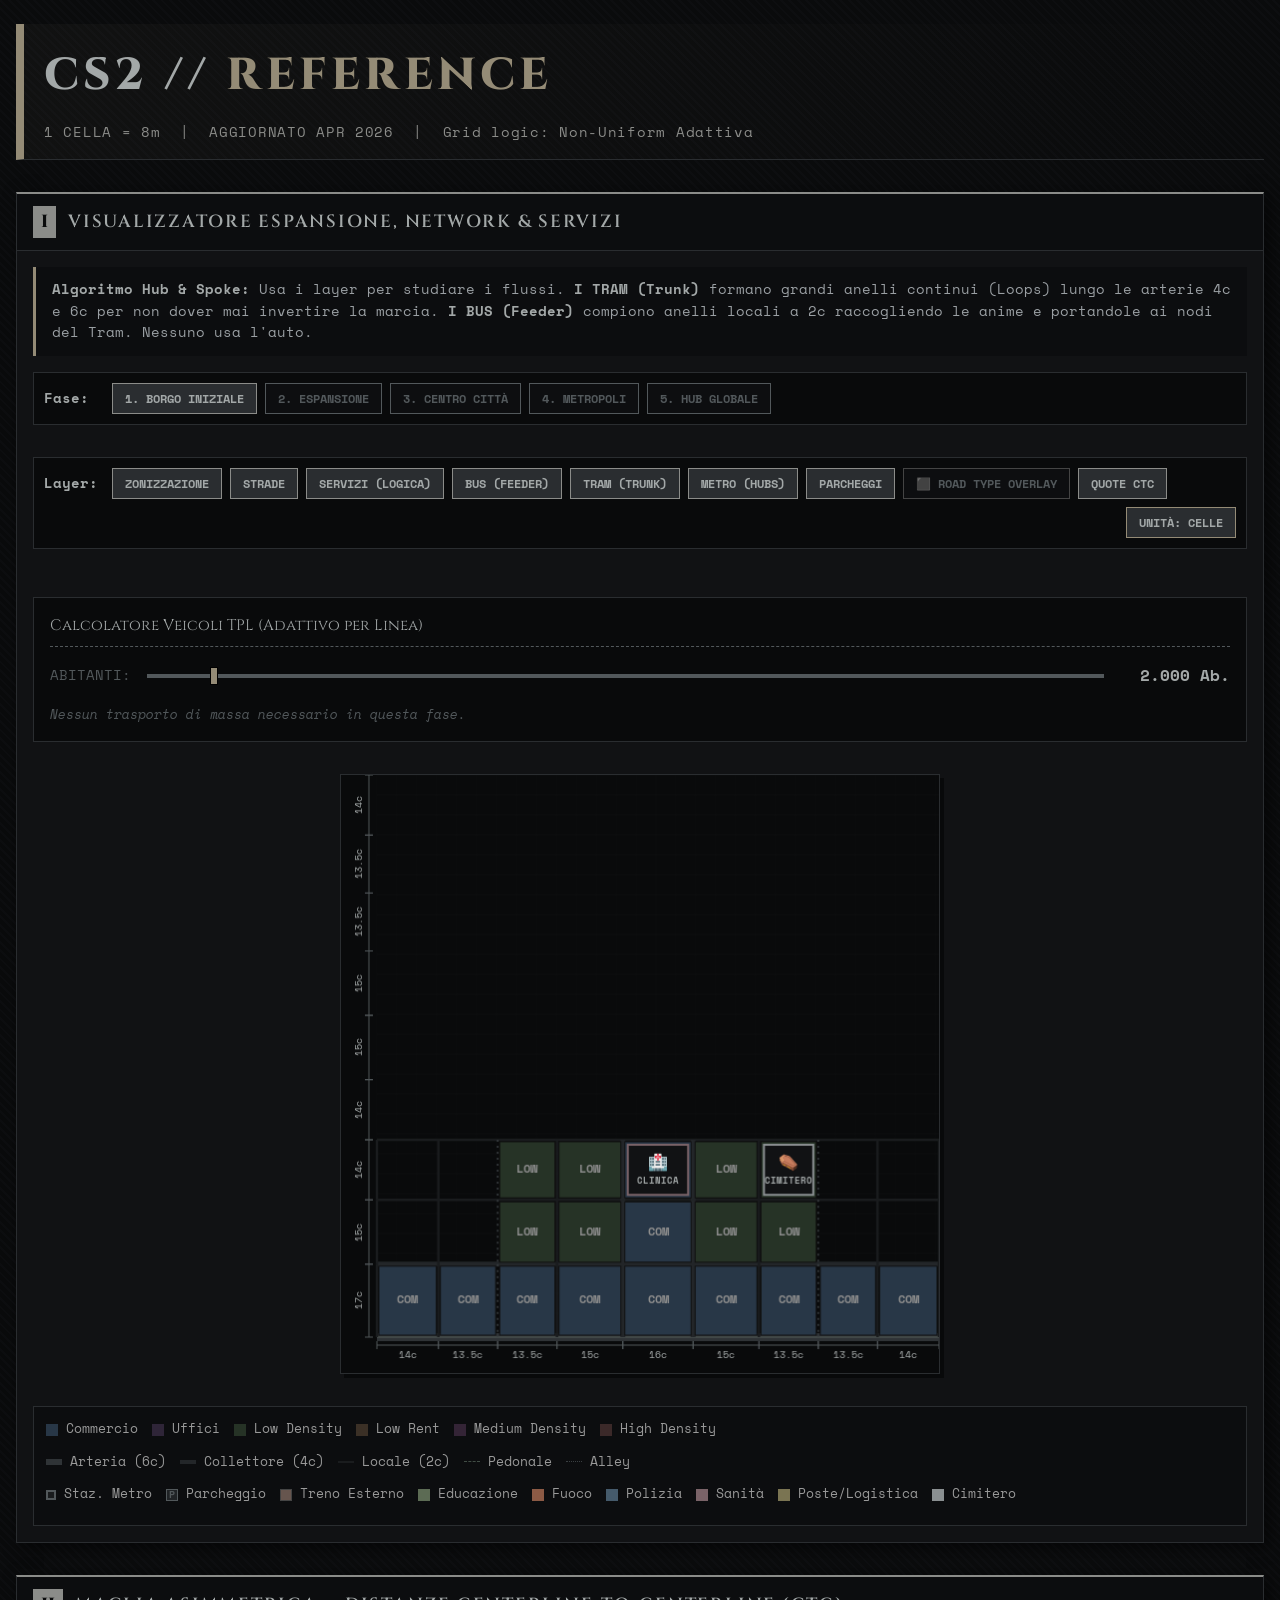
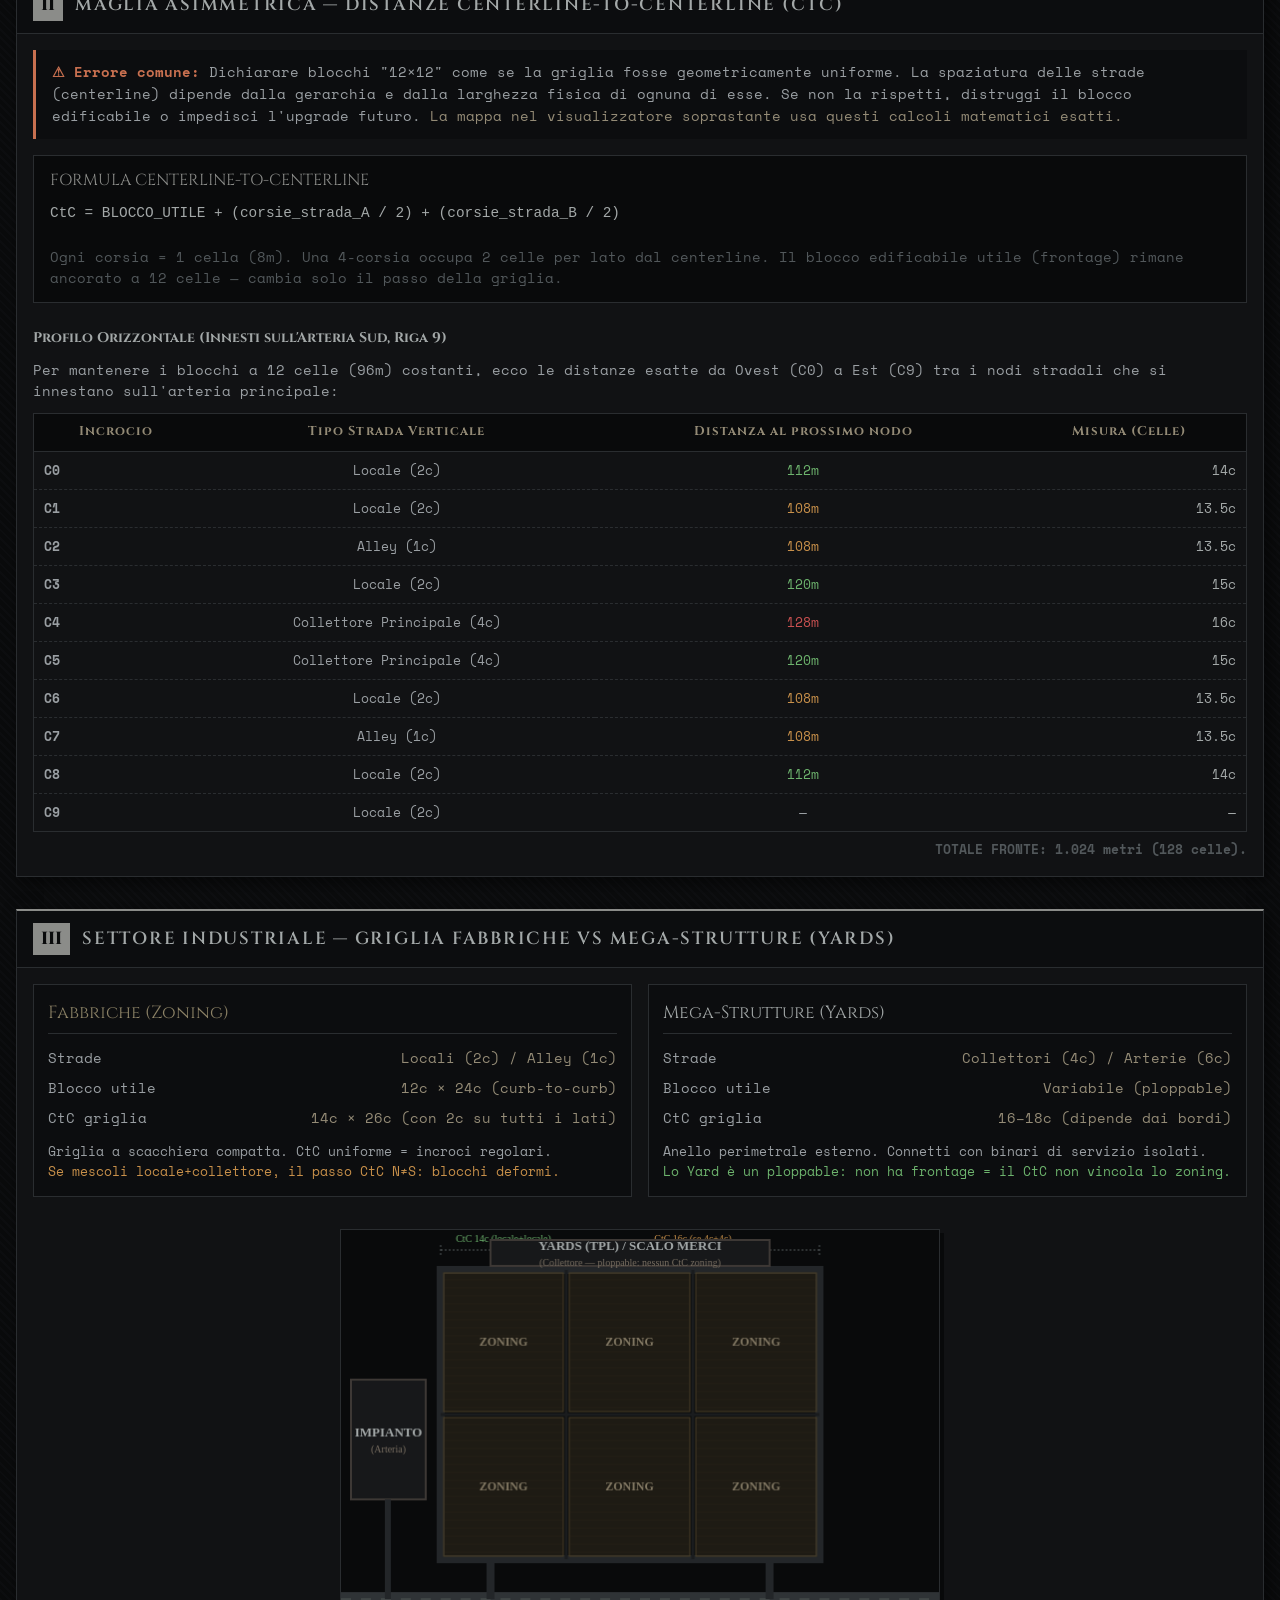
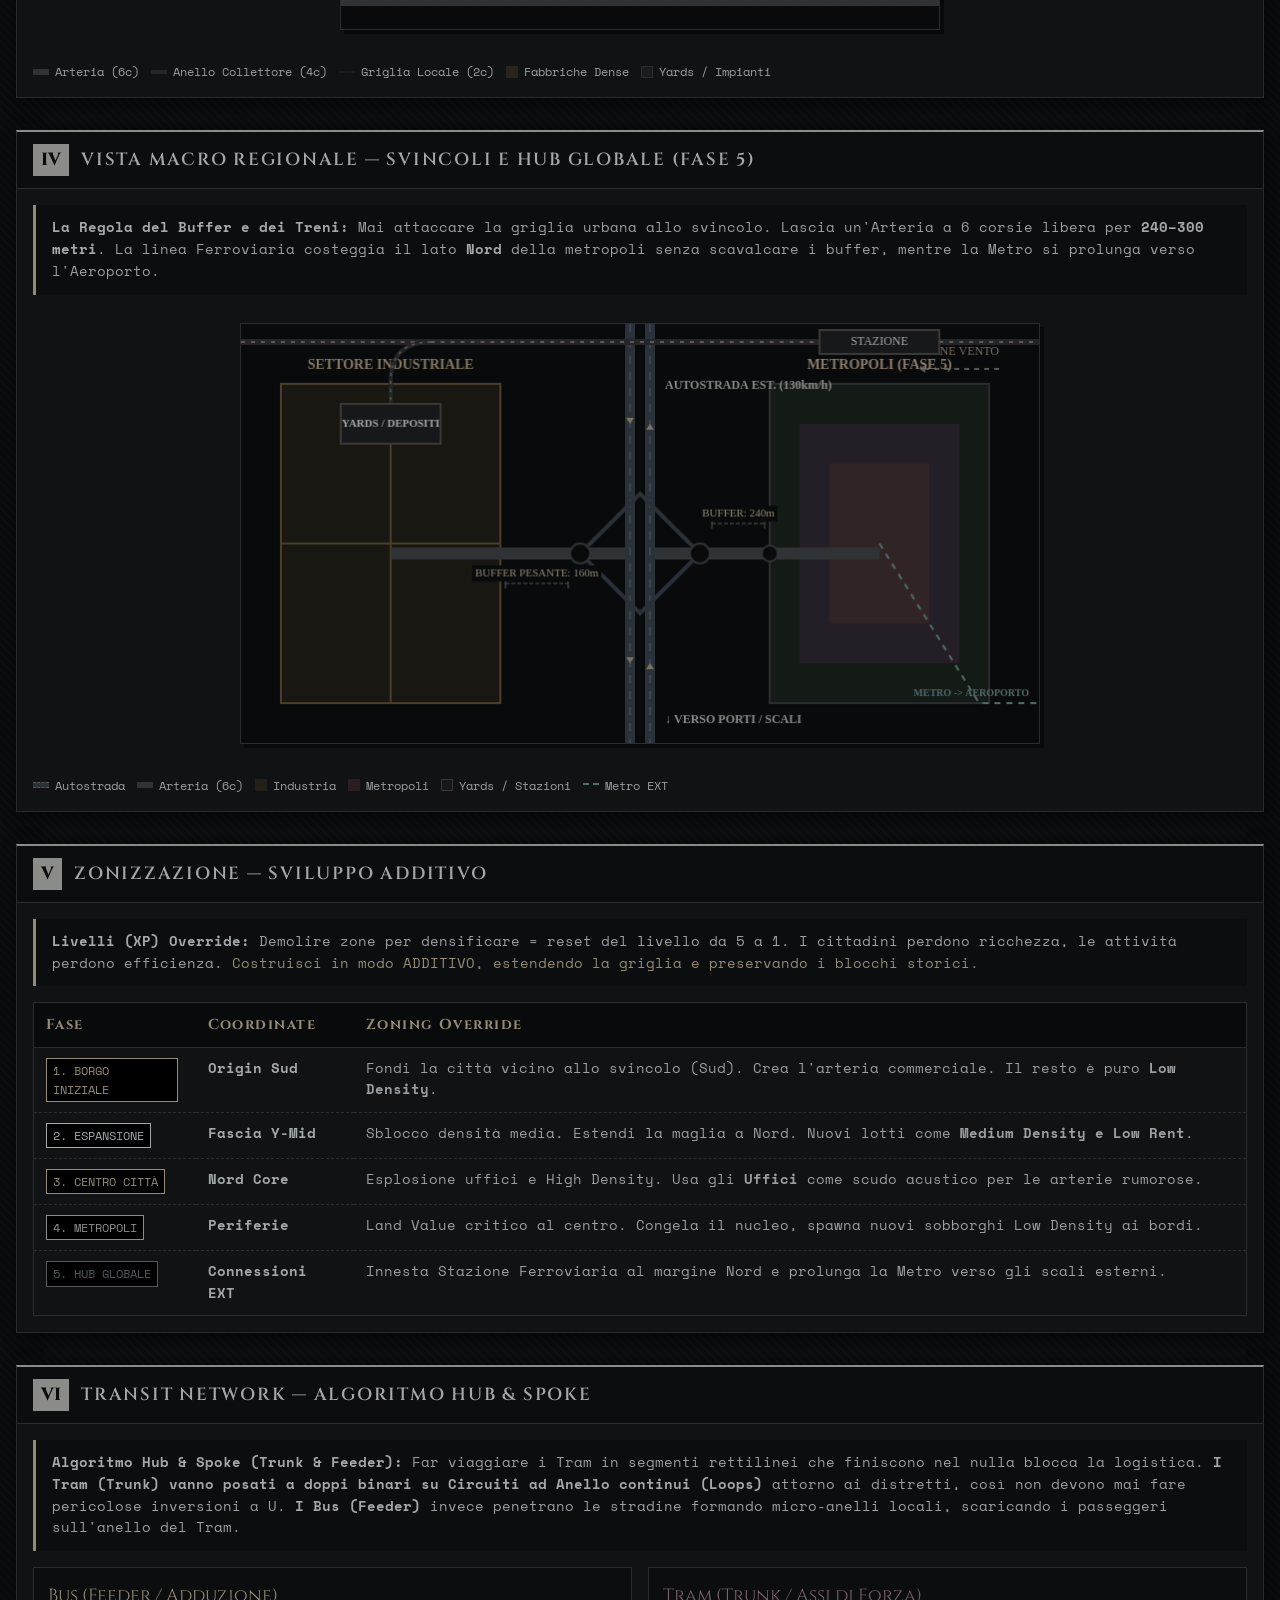
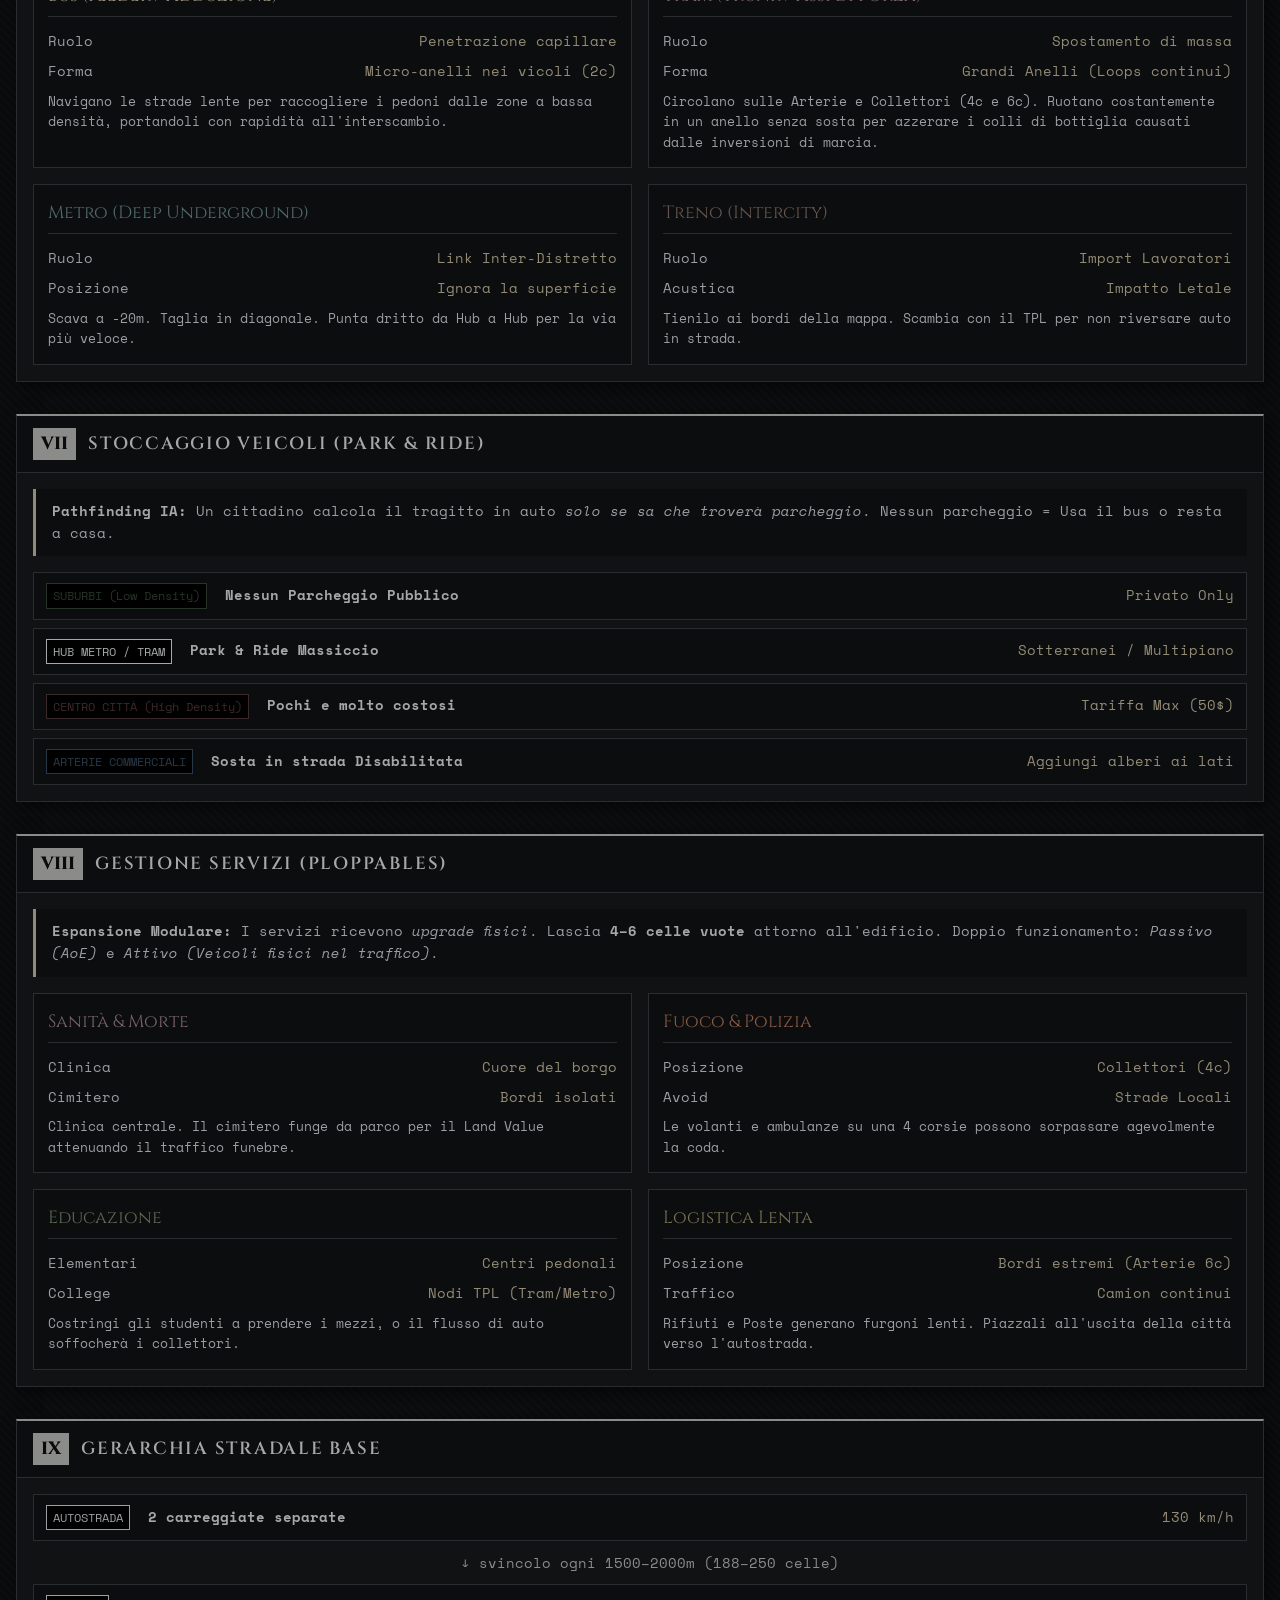
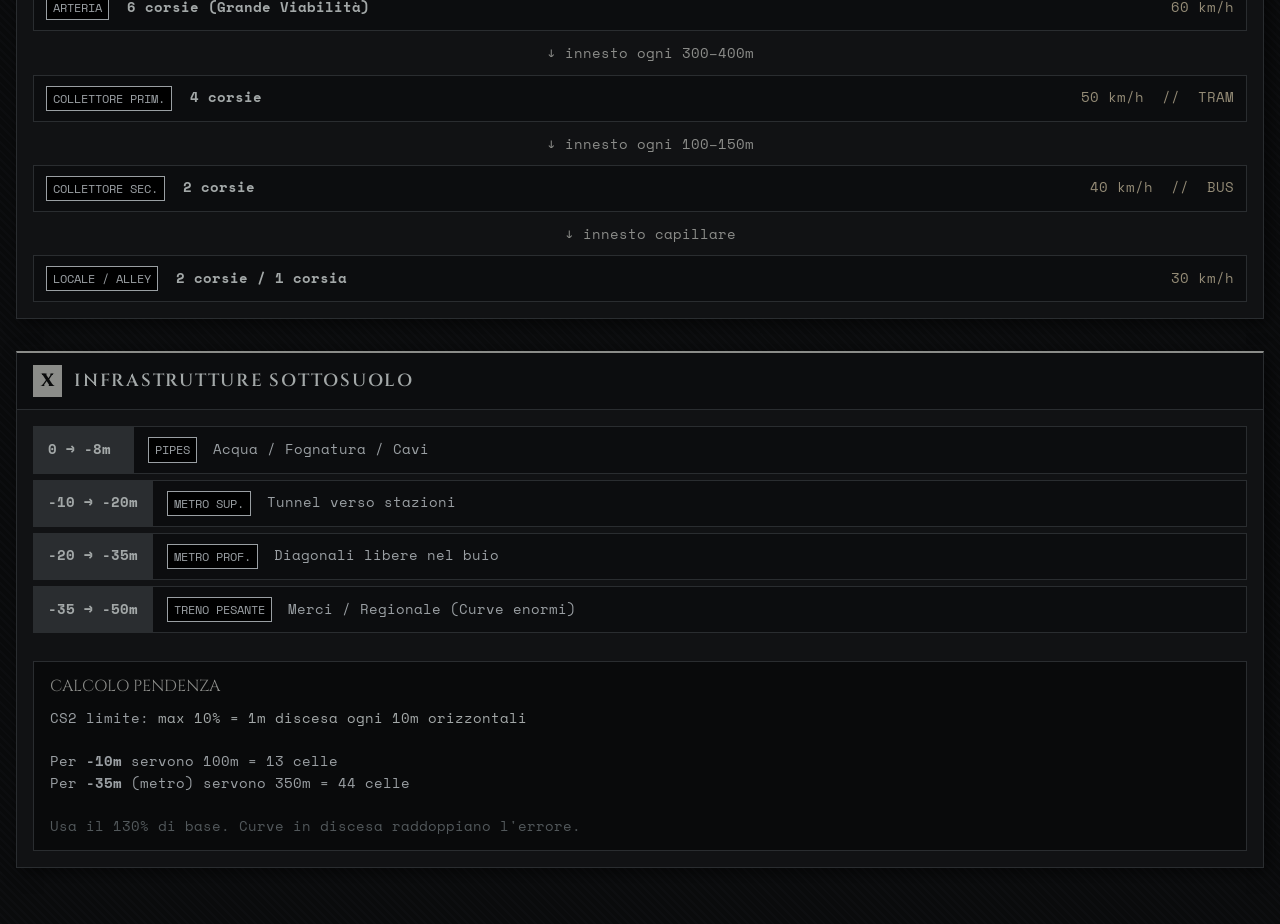
==== commit fbb253ea: "New transport lines and individual toggle" ====
--- a/HTML/CS2/cs2-reference.html
+++ b/HTML/CS2/cs2-reference.html
@@ -178,6 +178,27 @@
   .calc-row span:last-child { color: var(--accent3); font-weight: bold; }
   .calc-empty { font-size: 0.8rem; color: var(--muted); font-style: italic; }
 
+  /* Custom Checkboxes */
+  .custom-chk {
+    -webkit-appearance: none;
+    appearance: none;
+    width: 14px; height: 14px;
+    background: #090a0b;
+    border: 1px solid var(--border);
+    border-radius: 2px;
+    position: relative;
+    cursor: pointer;
+    margin: 0;
+    flex-shrink: 0;
+  }
+  .custom-chk:checked::after {
+    content: '✔';
+    position: absolute;
+    top: -3px; left: 1px;
+    font-size: 12px;
+    color: inherit;
+  }
+
   /* Centerline grid table */
   .ctc-table { width: 100%; border-collapse: collapse; font-size: 0.82rem; border: 1px solid var(--border); margin-top: 10px; }
   .ctc-table th { font-family: 'Cinzel', serif; font-size: 0.8rem; letter-spacing: 0.08em; color: var(--accent2); text-align: center; padding: 8px 10px; border-bottom: 1px solid var(--border); background: #090a0b; }
@@ -207,7 +228,7 @@
   </div>
   <div class="section-body">
     <div class="note">
-      <strong>Algoritmo di Posizionamento:</strong> Usa i layer per studiare la viabilità. <strong>Mezzi d'emergenza veloci</strong> (Polizia/Ospedali) sui collettori a 4 corsie per sorpassare il traffico. <strong>Scuole Superiori</strong> sugli assi Tramviari. <strong>Poste e Rifiuti (Camion Lenti)</strong> sulle grandi arterie esterne. <strong>Scuole Elementari</strong> nei quartieri residenziali.
+      <strong>Algoritmo Hub & Spoke:</strong> Usa i layer per studiare i flussi. <strong>I TRAM (Trunk)</strong> formano grandi anelli continui (Loops) lungo le arterie 4c e 6c per non dover mai invertire la marcia. <strong>I BUS (Feeder)</strong> compiono anelli locali a 2c raccogliendo le anime e portandole ai nodi del Tram. Nessuno usa l'auto.
     </div>
 
     <div class="control-group" id="phase-btns">
@@ -224,8 +245,8 @@
       <button onclick="toggleLayer('zones')"    id="btn-ly-zones"    class="btn active">ZONIZZAZIONE</button>
       <button onclick="toggleLayer('roads')"    id="btn-ly-roads"    class="btn active">STRADE</button>
       <button onclick="toggleLayer('services')" id="btn-ly-services" class="btn active">SERVIZI (Logica)</button>
-      <button onclick="toggleLayer('bus')"      id="btn-ly-bus"      class="btn active">BUS (Capillari)</button>
-      <button onclick="toggleLayer('tram')"     id="btn-ly-tram"     class="btn active">TRAM (Assi)</button>
+      <button onclick="toggleLayer('bus')"      id="btn-ly-bus"      class="btn active">BUS (Feeder)</button>
+      <button onclick="toggleLayer('tram')"     id="btn-ly-tram"     class="btn active">TRAM (Trunk)</button>
       <button onclick="toggleLayer('metro')"    id="btn-ly-metro"    class="btn active">METRO (Hubs)</button>
       <button onclick="toggleLayer('park')"     id="btn-ly-park"     class="btn active">PARCHEGGI</button>
       <button onclick="toggleLayer('roadOverlay')" id="btn-ly-roadOverlay" class="btn overlay-btn">⬛ ROAD TYPE OVERLAY</button>
@@ -626,24 +647,24 @@
 <div class="section">
   <div class="section-header">
     <span class="section-num">VI</span>
-    <span class="section-title">Transit Network — Capillarità</span>
+    <span class="section-title">Transit Network — Algoritmo Hub & Spoke</span>
   </div>
   <div class="section-body">
     <div class="note">
-      <strong>Pathfinding Error:</strong> Camminata &gt; 1km = L'IA forza l'auto privata = Gridlock. Garantisci copertura capillare.
+      <strong>Algoritmo Hub & Spoke (Trunk & Feeder):</strong> Far viaggiare i Tram in segmenti rettilinei che finiscono nel nulla blocca la logistica. <strong>I Tram (Trunk) vanno posati a doppi binari su Circuiti ad Anello continui (Loops)</strong> attorno ai distretti, così non devono mai fare pericolose inversioni a U. <strong>I Bus (Feeder)</strong> invece penetrano le stradine formando micro-anelli locali, scaricando i passeggeri sull'anello del Tram.
     </div>
     <div class="grid-zone">
       <div class="zone-card">
-        <div class="zone-card-title" style="color:var(--accent2)">Bus (Micro-Routing)</div>
-        <div class="line"><span>Ruolo</span><span>Penetrazione blocchi</span></div>
-        <div class="line"><span>Distanza Max</span><span>400m (50 celle)</span></div>
-        <div style="font-size:0.8rem;color:var(--text);margin-top:5px;">Linee a serpentina. Raccogli pedoni da zone a bassa densità e scaricali su Tram/Metro.</div>
+        <div class="zone-card-title" style="color:var(--accent2)">Bus (Feeder / Adduzione)</div>
+        <div class="line"><span>Ruolo</span><span>Penetrazione capillare</span></div>
+        <div class="line"><span>Forma</span><span>Micro-anelli nei vicoli (2c)</span></div>
+        <div style="font-size:0.8rem;color:var(--text);margin-top:5px;">Navigano le strade lente per raccogliere i pedoni dalle zone a bassa densità, portandoli con rapidità all'interscambio.</div>
       </div>
       <div class="zone-card">
-        <div class="zone-card-title" style="color:var(--srv-med)">Tram (Asse di Forza)</div>
+        <div class="zone-card-title" style="color:var(--srv-med)">Tram (Trunk / Assi di Forza)</div>
         <div class="line"><span>Ruolo</span><span>Spostamento di massa</span></div>
-        <div class="line"><span>Posizione</span><span>Arterie 4c / Assi Com.</span></div>
-        <div style="font-size:0.8rem;color:var(--text);margin-top:5px;">I tram corrono dritti per convogliare il carico dei bus verso l'Hub Metropolitano.</div>
+        <div class="line"><span>Forma</span><span>Grandi Anelli (Loops continui)</span></div>
+        <div style="font-size:0.8rem;color:var(--text);margin-top:5px;">Circolano sulle Arterie e Collettori (4c e 6c). Ruotano costantemente in un anello senza sosta per azzerare i colli di bottiglia causati dalle inversioni di marcia.</div>
       </div>
       <div class="zone-card">
         <div class="zone-card-title" style="color:#526b6b">Metro (Deep Underground)</div>
@@ -869,6 +890,11 @@
     metro: true, park: true, services: true,
     roadOverlay: false, dims: true
   };
+  
+  let activeLines = {
+    b1: true, b2: true, b3: true, b4: true,
+    t1: true, t2: true, metro: true, train: true
+  };
 
   const zoneMap = [
     ['LOW','LOW','LOW','MED','STATION','MED','LOW','LOW','LOW'],
@@ -1011,7 +1037,13 @@
     ctx.strokeStyle=color; ctx.lineWidth=isTram?3:2;
     ctx.setLineDash(isTram?[8,6]:[4,4]);
     ctx.beginPath(); ctx.moveTo(getX(route[0][0]), getY(route[0][1]));
-    for(let i=1;i<route.length;i++) ctx.lineTo(getX(route[i][0]), getY(route[i][1]));
+    for(let i=1; i<route.length; i++) {
+        ctx.lineTo(getX(route[i][0]), getY(route[i][1]));
+    }
+    // Chiudi il path se è un vero loop
+    if (route[0][0] === route[route.length-1][0] && route[0][1] === route[route.length-1][1]) {
+        ctx.closePath();
+    }
     ctx.stroke(); ctx.setLineDash([]);
   }
 
@@ -1088,35 +1120,56 @@
     }
 
     if (phase >= 2 && activeLayers.bus) {
-      const b1 = [[3, 8], [3, 4], [2, 4], [2, 6], [6, 6], [6, 4], [5, 4], [5, 8], [3, 8]];
-      drawTransitPath(b1, '#948b76');
-      for(let i=0; i<b1.length-1; i++) drawStop(b1[i], b1[i+1], 'bus');
+      // Quadrante Sud-Ovest
+      if (activeLines.b1) {
+        const b1 = [[1, 8], [4, 8], [4, 5], [1, 5], [1, 8]];
+        drawTransitPath(b1, '#948b76');
+        for(let i=0; i<b1.length-1; i++) drawStop(b1[i], b1[i+1], 'bus');
+      }
+
+      if (phase >= 3 && activeLines.b3) {
+        // Quadrante Nord-Ovest
+        const b3 = [[1, 4], [4, 4], [4, 1], [1, 1], [1, 4]];
+        drawTransitPath(b3, '#7a7452');
+        for(let i=0; i<b3.length-1; i++) drawStop(b3[i], b3[i+1], 'bus');
+      }
 
       if (phase >= 4) {
-        const b2 = [[1, 8], [1, 2], [4, 2], [7, 2], [7, 8], [4, 8], [1, 8]];
-        drawTransitPath(b2, '#665c49');
-        for(let i=0; i<b2.length-1; i++) drawStop(b2[i], b2[i+1], 'bus');
+        // Quadrante Sud-Est
+        if (activeLines.b2) {
+          const b2 = [[8, 8], [5, 8], [5, 5], [8, 5], [8, 8]];
+          drawTransitPath(b2, '#665c49');
+          for(let i=0; i<b2.length-1; i++) drawStop(b2[i], b2[i+1], 'bus');
+        }
+        
+        // Quadrante Nord-Est
+        if (activeLines.b4) {
+          const b4 = [[8, 4], [5, 4], [5, 1], [8, 1], [8, 4]];
+          drawTransitPath(b4, '#5a4a2a');
+          for(let i=0; i<b4.length-1; i++) drawStop(b4[i], b4[i+1], 'bus');
+        }
       }
     }
 
     if (phase >= 3 && activeLayers.tram) {
-      const tc = '#7a6368';
-      drawTransitPath([[0, 8], [9, 8]], tc, true);
-      drawStop([0,8], [9,8], 'tram'); drawStop([4,8], [9,8], 'tram');
-      drawStop([9,8], [0,8], 'tram'); drawStop([5,8], [0,8], 'tram'); 
-      
-      drawTransitPath([[4, 8], [4, 1]], tc, true);
-      drawStop([4,8], [4,1], 'tram'); drawStop([4,4], [4,1], 'tram');
-      drawStop([4,1], [4,8], 'tram'); drawStop([4,5], [4,8], 'tram');
-
-      if (phase >= 4) {
-        drawTransitPath([[0, 4], [9, 4]], tc, true);
-        drawStop([1,4], [8,4], 'tram'); drawStop([4,4], [8,4], 'tram');
-        drawStop([8,4], [1,4], 'tram'); drawStop([5,4], [1,4], 'tram');
+      // Trunk Nord-Sud (Core Loop Centrale)
+      if (activeLines.t1) {
+        const t1 = [[4, 8], [5, 8], [5, 1], [4, 1], [4, 8]];
+        drawTransitPath(t1, '#7a6368', true);
+        const t1_stops = [[4,8],[5,8], [5,8],[5,4], [5,4],[5,1], [5,1],[4,1], [4,1],[4,4], [4,4],[4,8]];
+        for(let i=0; i<t1_stops.length; i+=2) drawStop(t1_stops[i], t1_stops[i+1], 'tram');
       }
-    }
-
-    if (phase >= 4 && activeLayers.metro) {
+
+      if (phase >= 4 && activeLines.t2) {
+        // Trunk Est-Ovest (Arterial / Collector Loop)
+        const t2 = [[1, 8], [8, 8], [8, 4], [1, 4], [1, 8]];
+        drawTransitPath(t2, '#8c5a45', true);
+        const t2_stops = [[1,8],[4,8], [4,8],[8,8], [8,8],[8,4], [8,4],[5,4], [5,4],[1,4], [1,4],[1,8]];
+        for(let i=0; i<t2_stops.length; i+=2) drawStop(t2_stops[i], t2_stops[i+1], 'tram');
+      }
+    }
+
+    if (phase >= 4 && activeLayers.metro && activeLines.metro) {
       ctx.strokeStyle = 'rgba(82, 107, 107, 0.4)';
       ctx.lineWidth = 6; ctx.lineCap = 'round'; ctx.lineJoin = 'round';
       ctx.beginPath();
@@ -1136,6 +1189,11 @@
     drawGridDimensions();
   }
 
+  window.toggleLine = function(lineId) {
+    activeLines[lineId] = !activeLines[lineId];
+    drawGrid(currentPhase);
+  };
+
   window.updateTransitCalc = function() {
     const pop = parseInt(document.getElementById('popSlider').value);
     document.getElementById('popDisplay').innerText = pop===0 ? '< 500 Ab.' : pop.toLocaleString('it-IT')+' Ab.';
@@ -1144,16 +1202,51 @@
       container.innerHTML='<div class="calc-empty">Nessun trasporto di massa necessario in questa fase.</div>'; return;
     }
     let html='';
-    const addRow = (name,color,base,factor) => {
-      let v=base+Math.floor(pop/factor);
-      html+=`<div class="calc-row"><span style="color:${color};">${name}</span><span>${v} VETT.</span></div>`;
+    const addRow = (id, name, color, base, factor) => {
+      let v = base + Math.floor(pop/factor);
+      let checked = activeLines[id] ? 'checked' : '';
+      html += `<div class="calc-row">
+        <label style="cursor:pointer; display:flex; align-items:center; gap:8px;">
+          <input type="checkbox" class="custom-chk" onchange="toggleLine('${id}')" ${checked} style="color:${color}; border-color:${color};">
+          <span style="color:${color};">${name}</span>
+        </label>
+        <span>${v} VETT.</span>
+      </div>`;
     };
-    if (currentPhase>=2 && activeLayers.bus)   addRow('BUS L1 [Circolare Interna]','#948b76',3,3000);
-    if (currentPhase>=4 && activeLayers.bus)   addRow('BUS L2 [Circolare Esterna]','#665c49',3,4000);
-    if (currentPhase>=3 && activeLayers.tram) { addRow('TRAM [Asse Commerciale]','#7a6368',2,5000); addRow('TRAM [Asse Direzionale]','#7a6368',2,5000); }
-    if (currentPhase>=4 && activeLayers.tram)  addRow('TRAM [Asse Residenziale]','#7a6368',2,5000);
-    if (currentPhase>=4 && activeLayers.metro) { let t=Math.max(1,Math.floor(pop/8000)); html+=`<div class="calc-row"><span style="color:#526b6b;">METRO [Inter-Distretto]</span><span>${t} TRENI</span></div>`; }
-    if (currentPhase>=5) { let t=Math.max(1,Math.floor(pop/10000)); html+=`<div class="calc-row"><span style="color:#66554e;">TRENO REGIONALE [Esterno]</span><span>${t} TRENI</span></div>`; }
+
+    if (currentPhase>=2 && activeLayers.bus)   addRow('b1', 'BUS L1 [Feeder Sud-Ovest]', '#948b76', 3, 3000);
+    if (currentPhase>=3 && activeLayers.bus)   addRow('b3', 'BUS L3 [Feeder Nord-Ovest]', '#7a7452', 3, 3000);
+    if (currentPhase>=4 && activeLayers.bus) { 
+      addRow('b2', 'BUS L2 [Feeder Sud-Est]', '#665c49', 3, 4000);
+      addRow('b4', 'BUS L4 [Feeder Nord-Est]', '#5a4a2a', 3, 4000);
+    }
+    if (currentPhase>=3 && activeLayers.tram)  addRow('t1', 'TRAM L1 [Trunk Nord-Sud]', '#7a6368', 4, 4500); 
+    if (currentPhase>=4 && activeLayers.tram)  addRow('t2', 'TRAM L2 [Trunk Est-Ovest]', '#8c5a45', 5, 4500);
+    
+    if (currentPhase>=4 && activeLayers.metro) { 
+      let t = Math.max(1, Math.floor(pop/8000)); 
+      let checked = activeLines['metro'] ? 'checked' : '';
+      html += `<div class="calc-row">
+        <label style="cursor:pointer; display:flex; align-items:center; gap:8px;">
+          <input type="checkbox" class="custom-chk" onchange="toggleLine('metro')" ${checked} style="color:#526b6b; border-color:#526b6b;">
+          <span style="color:#526b6b;">METRO [Inter-Distretto]</span>
+        </label>
+        <span>${t} TRENI</span>
+      </div>`; 
+    }
+    
+    if (currentPhase>=5) { 
+      let t = Math.max(1, Math.floor(pop/10000)); 
+      let checked = activeLines['train'] ? 'checked' : '';
+      html += `<div class="calc-row">
+        <label style="cursor:pointer; display:flex; align-items:center; gap:8px;">
+          <input type="checkbox" class="custom-chk" onchange="toggleLine('train')" ${checked} style="color:#66554e; border-color:#66554e;">
+          <span style="color:#66554e;">TRENO REGIONALE [Esterno]</span>
+        </label>
+        <span>${t} TRENI</span>
+      </div>`; 
+    }
+    
     container.innerHTML = html||'<div class="calc-empty">Nessun layer di trasporto attivo.</div>';
   };
 
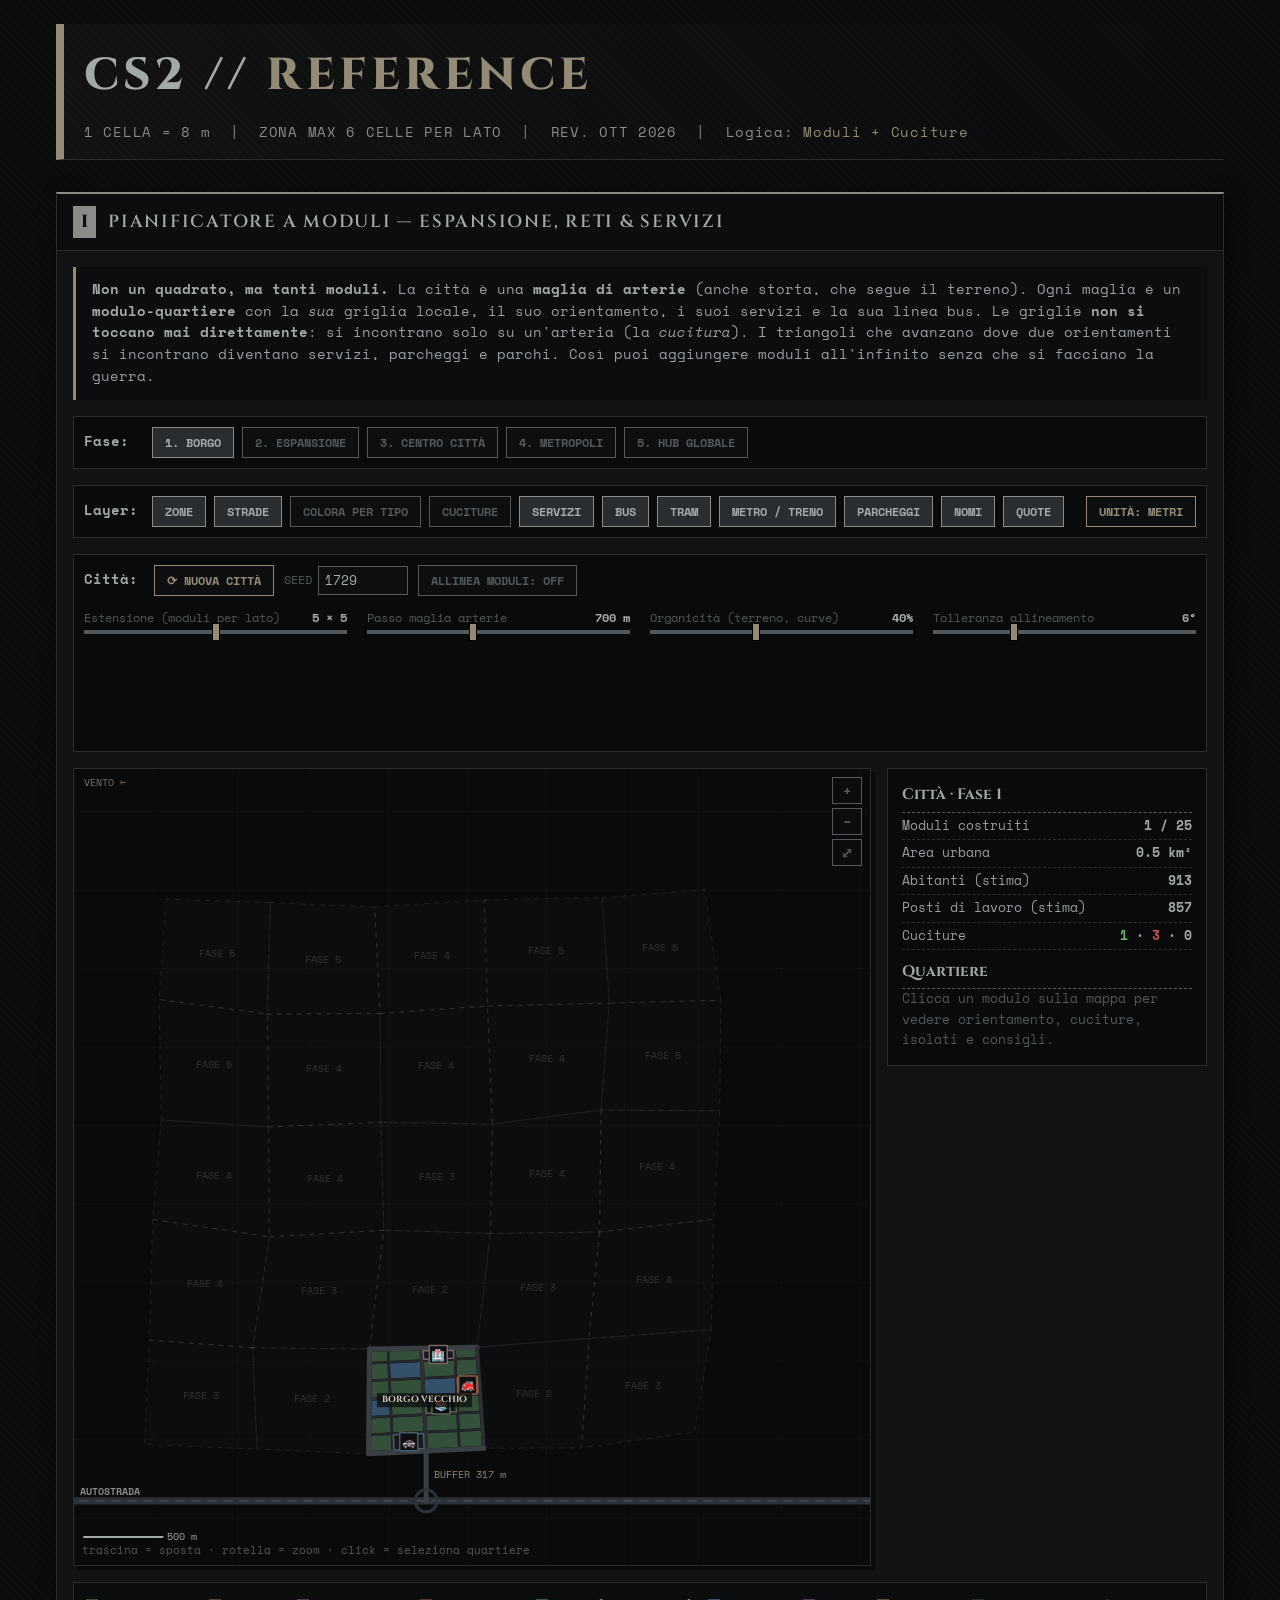
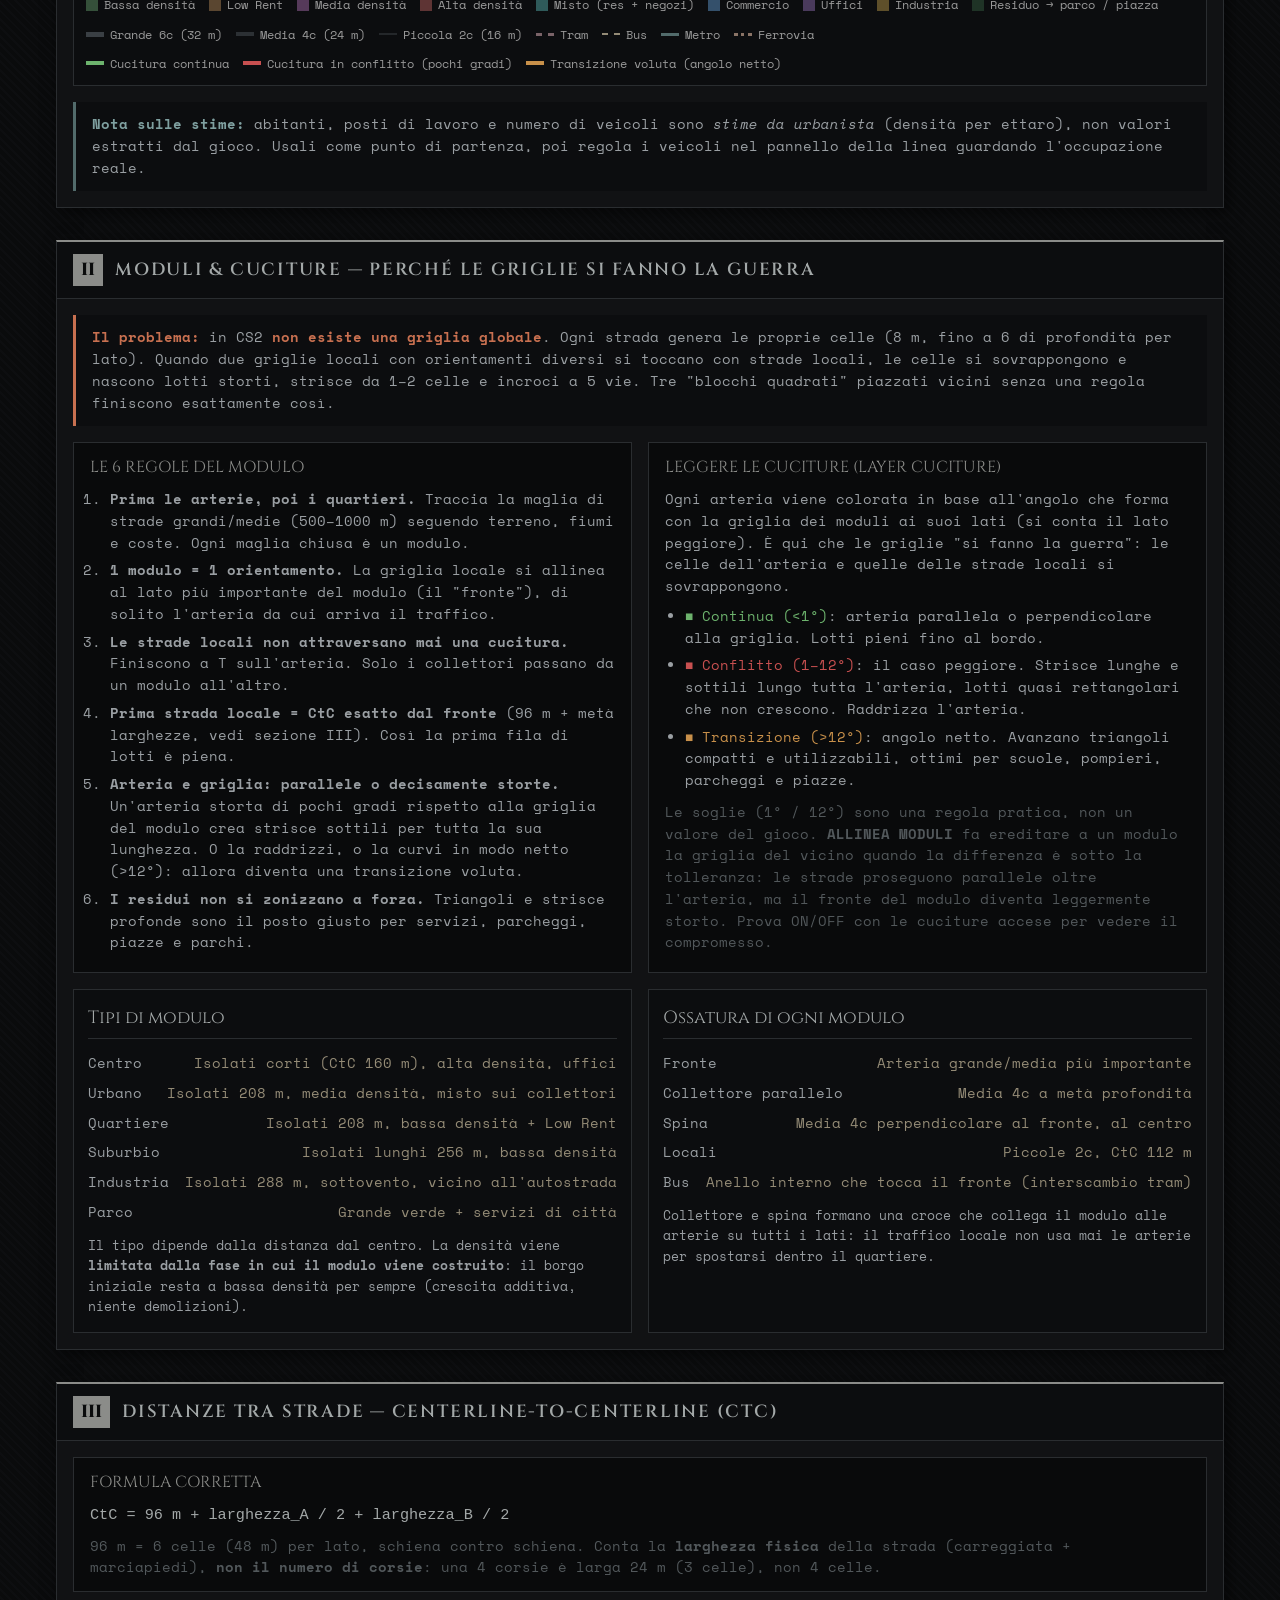
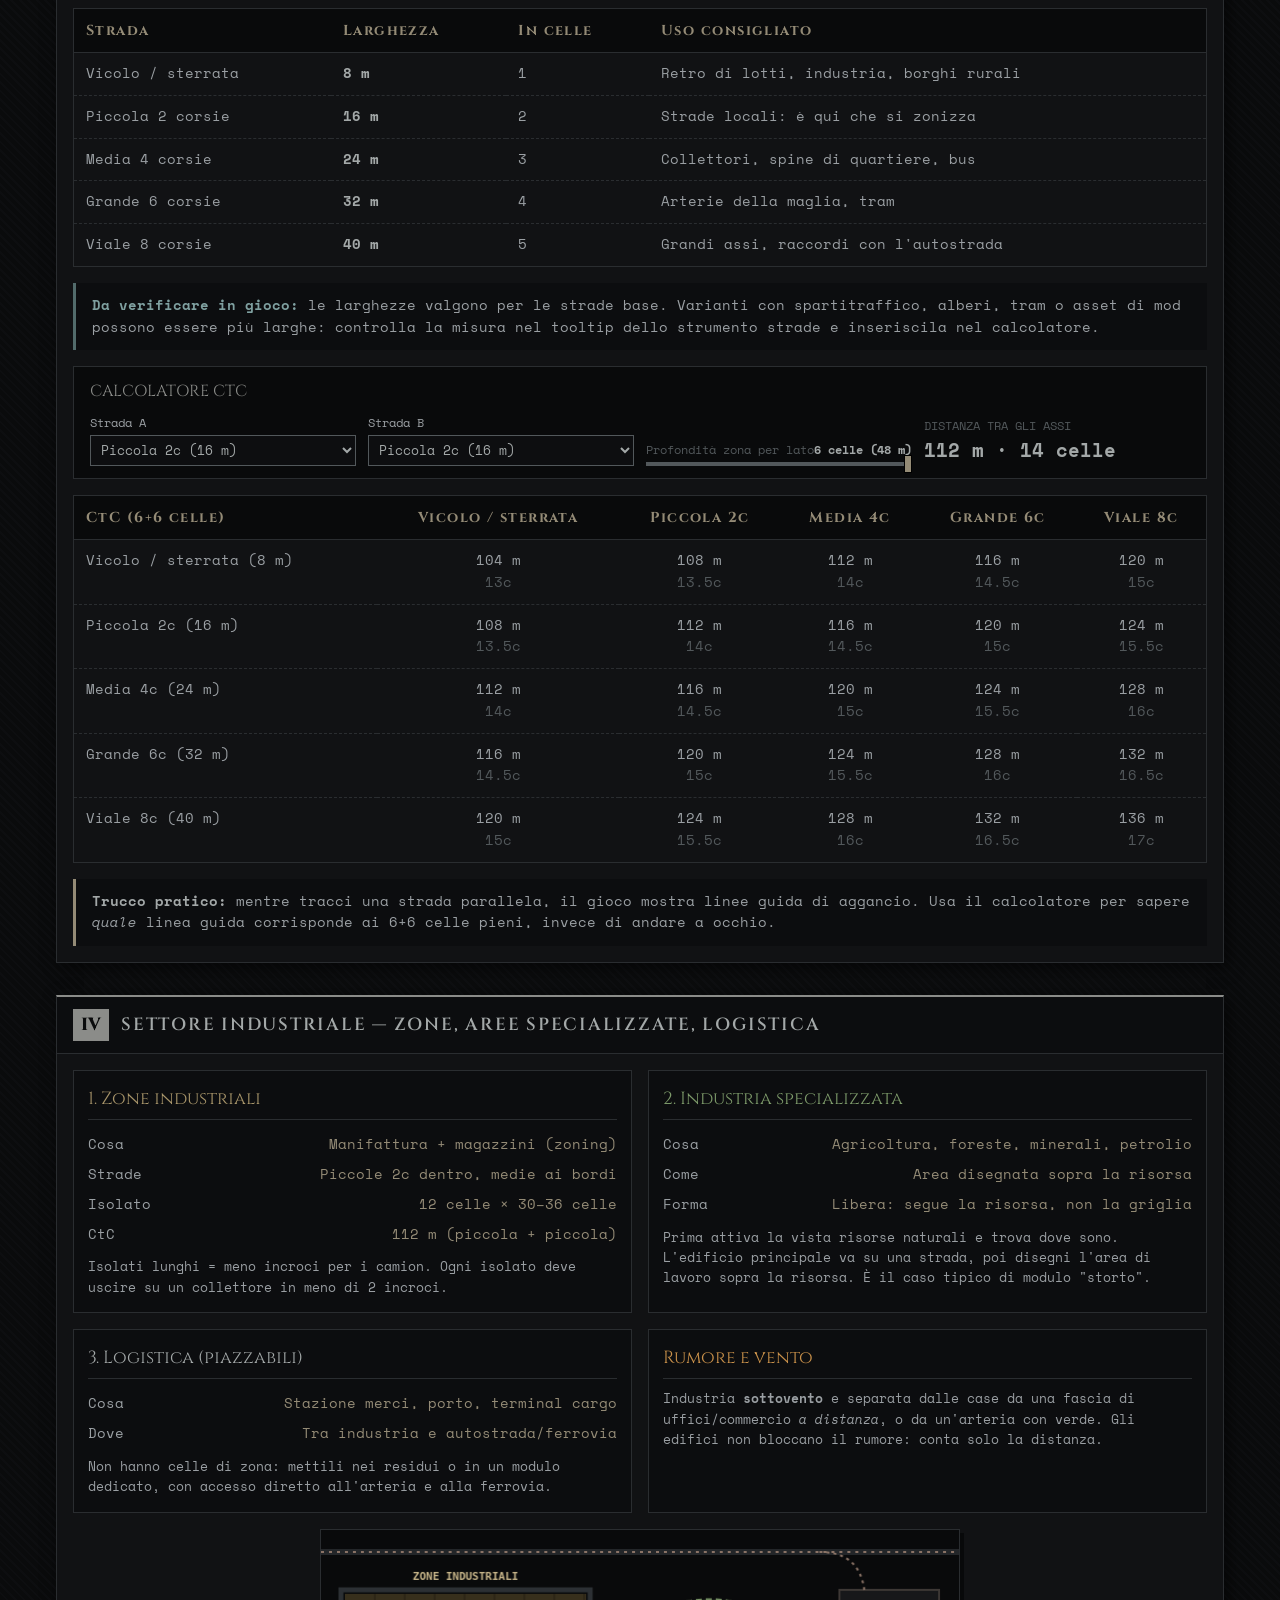
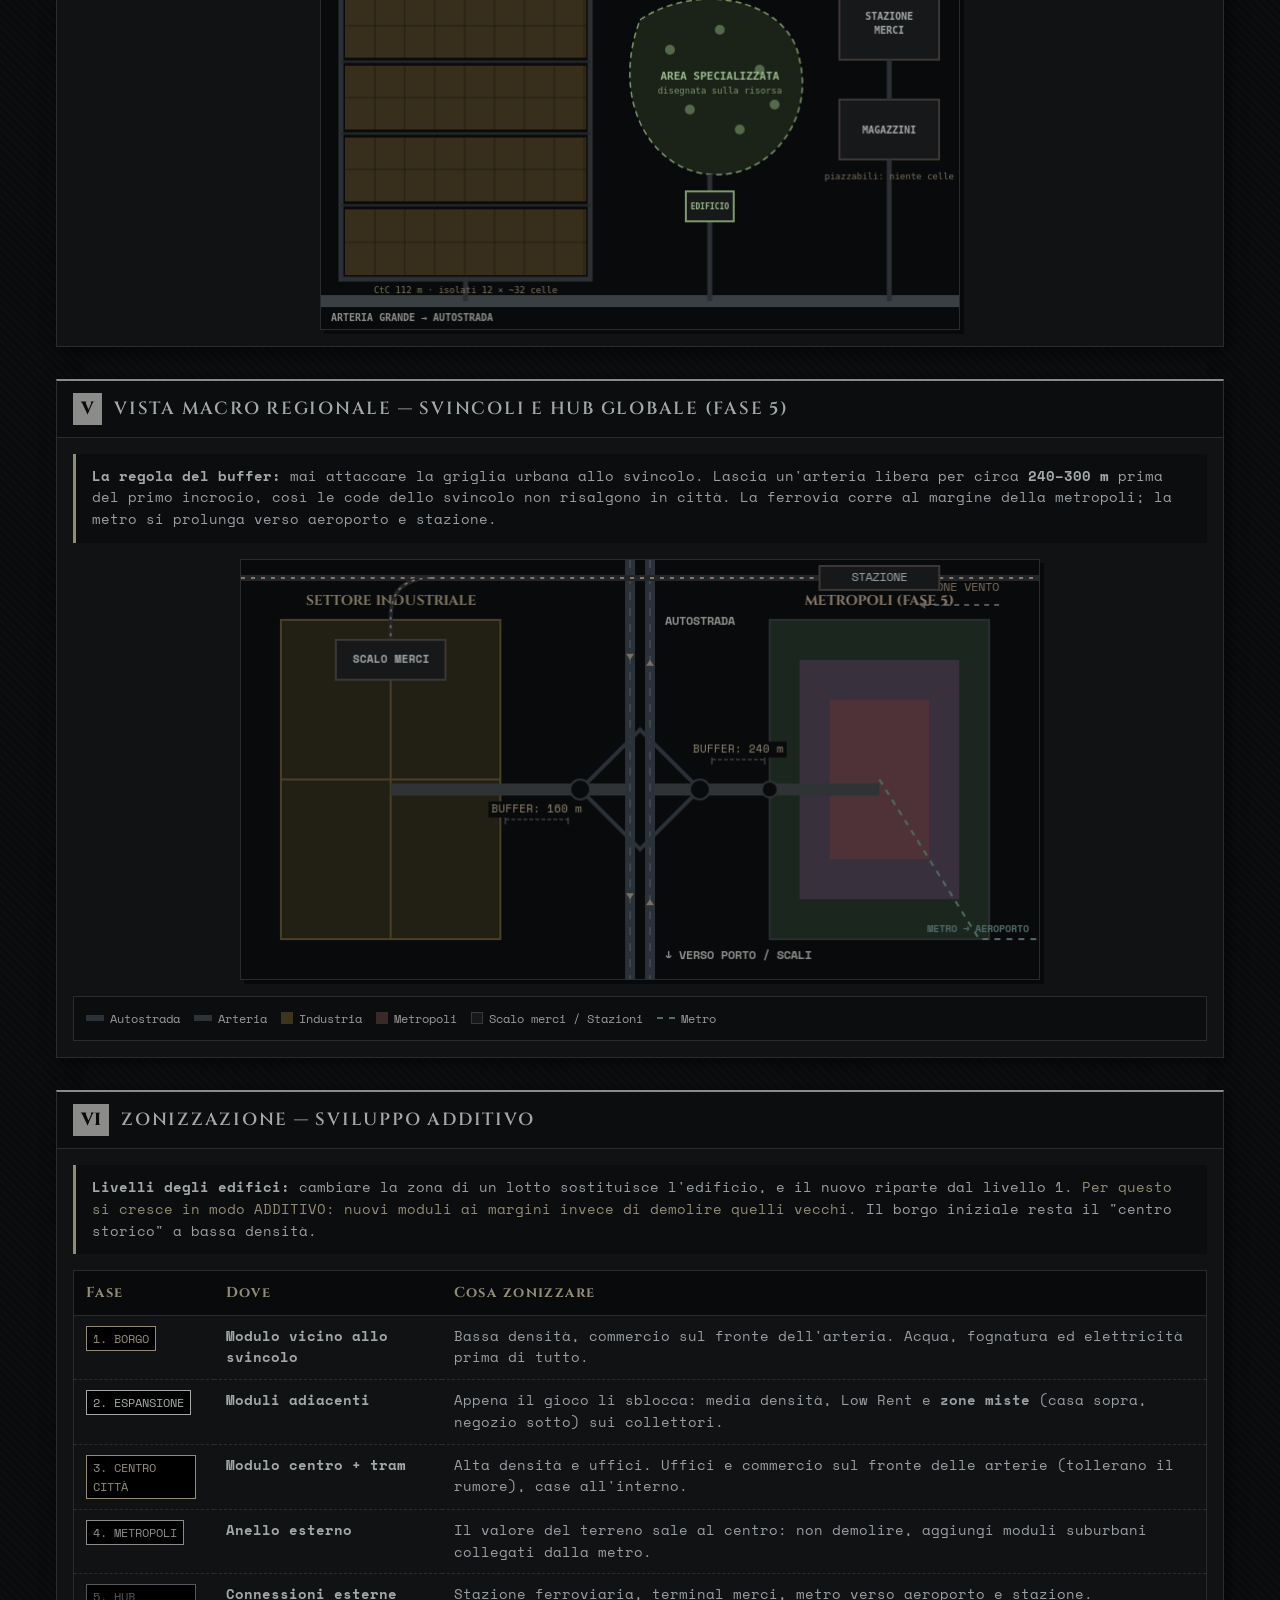
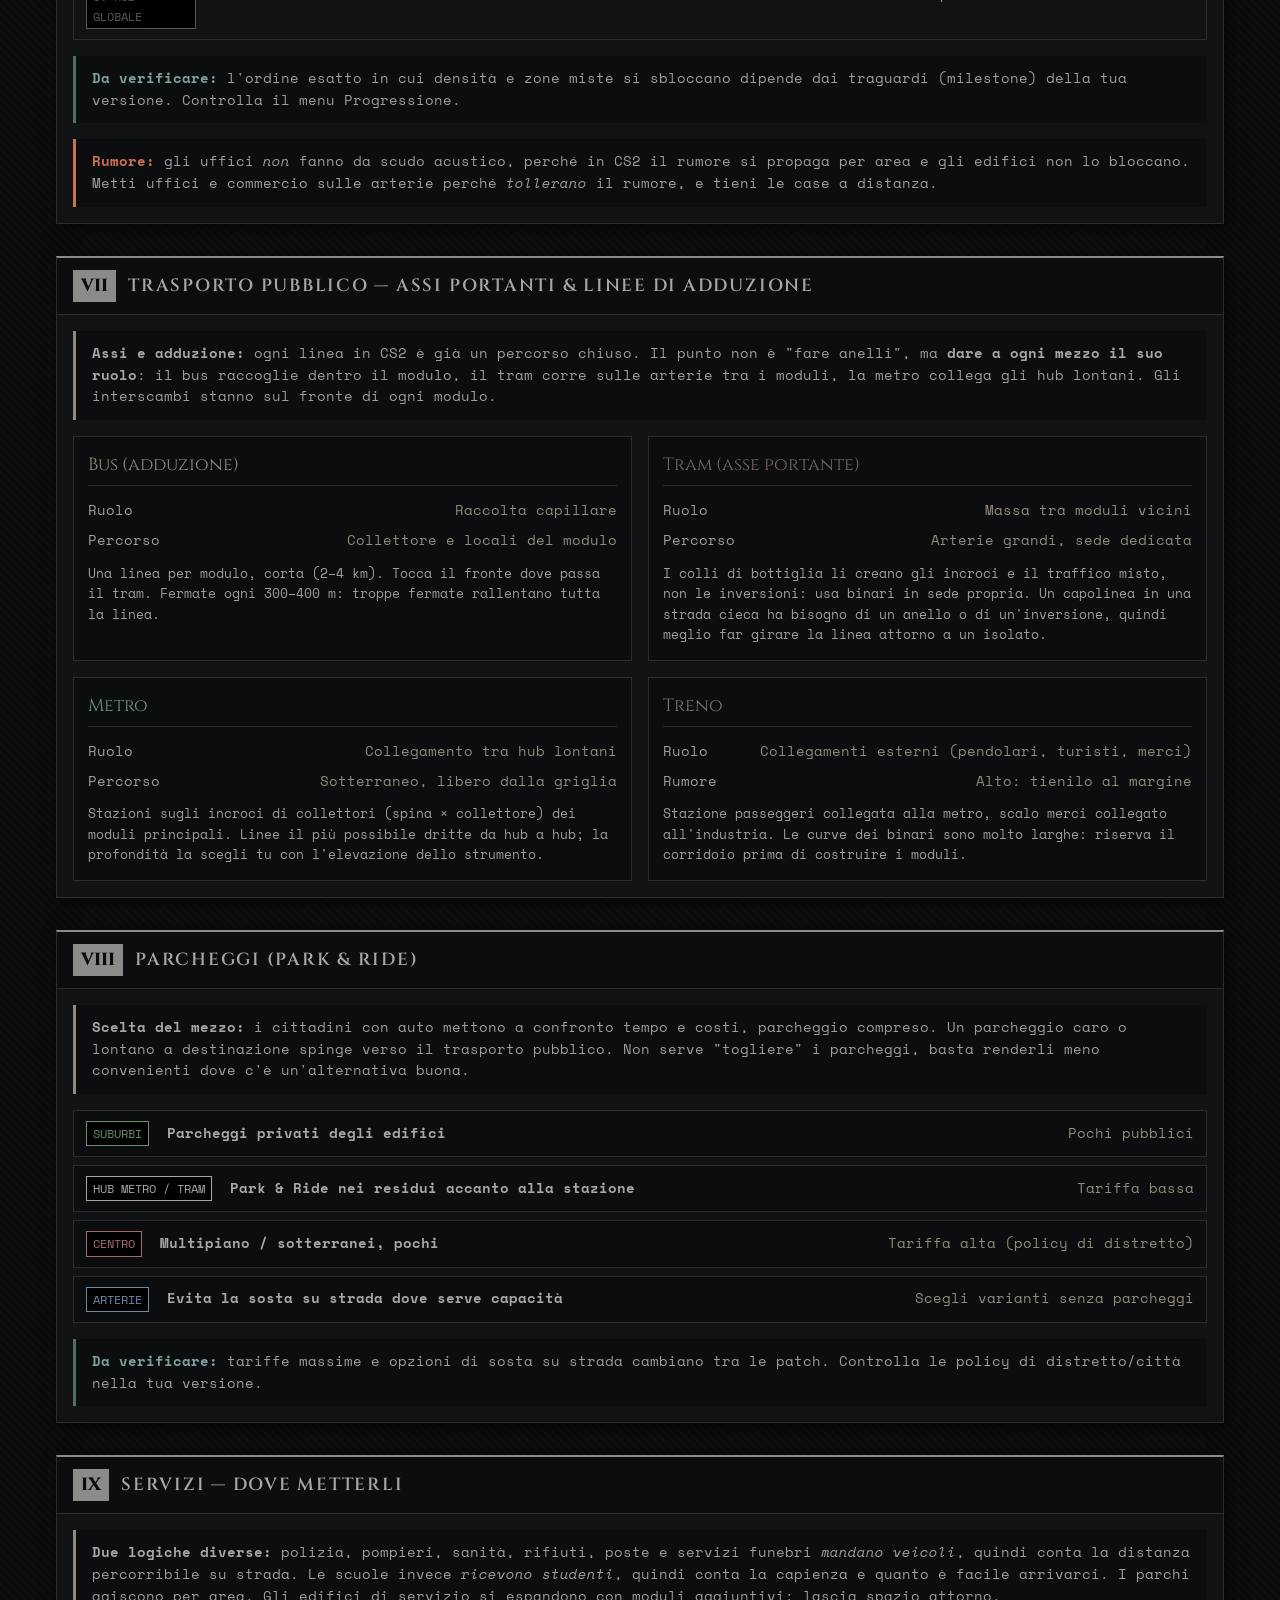
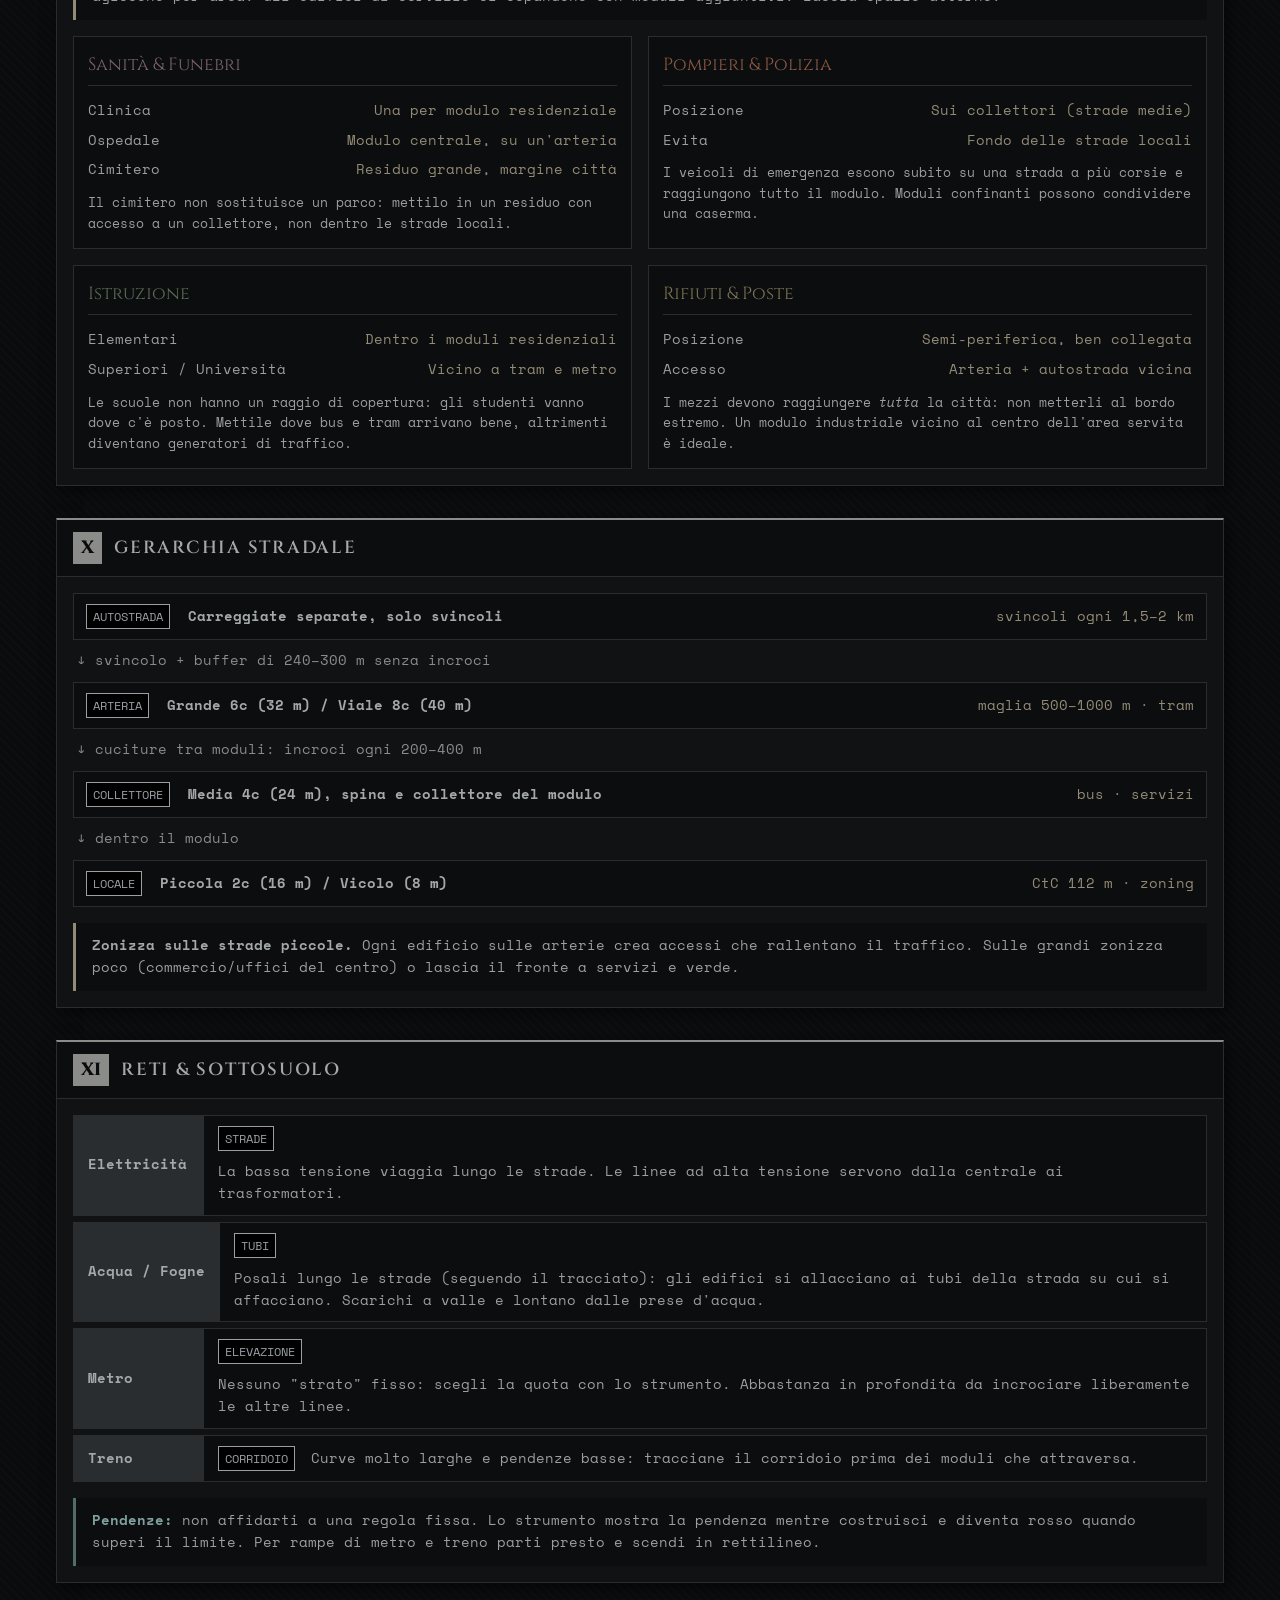
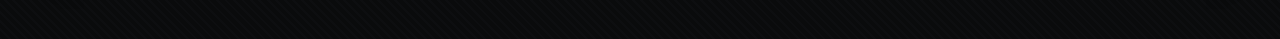
==== commit ee3138fb: "CS2: modular city planner and corrected game mechanics Replace the single 9x9 square grid with a gen" ====
--- a/HTML/CS2/cs2-reference.html
+++ b/HTML/CS2/cs2-reference.html
@@ -16,28 +16,27 @@
     --accent3: #a3a8a8;
     --text: #9a9fa3;
     --muted: #52585b;
-    --zone-com: #283747;
-    --zone-off: #2f2538;
-    --zone-res: #263326;
-    --zone-lowrent: #3b3026;
-    --zone-med: #342436;
-    --zone-high: #3b2929;
-    --zone-ind: #403622;
-    --zone-park: #17181a;
+    --good: #6db36d;
+    --warn: #c8904a;
+    --bad:  #c85050;
+
+    /* Zone (stessi colori usati nel pianificatore) */
+    --zone-com: #34506b;
+    --zone-off: #4a3a5c;
+    --zone-mix: #2f5a5a;
+    --zone-res: #35503a;
+    --zone-lowrent: #5a4630;
+    --zone-med: #563a5a;
+    --zone-high: #5e3434;
+    --zone-ind: #5e4f2a;
+    --zone-park: #1f3326;
+
     --srv-edu: #5c6b54;
     --srv-fire: #8c5a45;
     --srv-pol: #455a6b;
     --srv-med: #7a6368;
     --srv-post: #7a7452;
     --srv-death: #8a8f91;
-
-    /* Road overlay colors */
-    --ov-highway:   rgba(255, 200,  40, 0.55);
-    --ov-arterial:  rgba(255,  60,  60, 0.50);
-    --ov-collector: rgba(  0, 200, 255, 0.45);
-    --ov-local:     rgba( 80, 255, 120, 0.40);
-    --ov-alley:     rgba(200,  80, 255, 0.40);
-    --ov-ped:       rgba(255, 140,   0, 0.45);
   }
 
   * { box-sizing: border-box; margin: 0; padding: 0; }
@@ -50,6 +49,8 @@
     font-size: 14px;
     line-height: 1.6;
     padding: 24px 16px;
+    max-width: 1200px;
+    margin: 0 auto;
   }
 
   h1, h2, h3, h4, .section-title { font-family: 'Cinzel', serif; }
@@ -97,6 +98,7 @@
   tr:hover td { background: rgba(255,255,255,0.02); }
 
   .val { color: var(--accent3); font-weight: bold; }
+  .good { color: var(--good); } .warnc { color: var(--warn); } .badc { color: var(--bad); }
 
   .tag { display: inline-block; font-size: 0.75rem; padding: 2px 6px; margin-right: 6px; border: 1px solid currentColor; background: #000; }
   .tag-ok   { color: var(--accent2); }
@@ -110,37 +112,42 @@
   .note .ok    { color: var(--accent2); }
   .note.warn   { border-left-color: #c87050; }
   .note.warn strong { color: #c87050; }
+  .note.check  { border-left-color: #526b6b; }
+  .note.check strong { color: #7fa0a0; }
 
   .rule-block { background: #090a0b; border: 1px solid var(--border); padding: 12px 16px; font-size: 0.85rem; }
   .rule-block .rule-title { font-family: 'Cinzel', serif; font-size: 1rem; color: var(--accent); margin-bottom: 8px; text-transform: uppercase; }
+  .rule-block ol, .rule-block ul { padding-left: 20px; }
+  .rule-block li { margin-bottom: 6px; }
 
   .hierarchy { display: flex; flex-direction: column; gap: 8px; }
   .h-row {
-    display: flex; align-items: center; gap: 12px;
+    display: flex; align-items: center; gap: 12px; flex-wrap: wrap;
     padding: 10px 12px; border: 1px solid var(--border);
     background: #0c0d0f; font-size: 0.85rem;
   }
-  .h-arrow { color: var(--accent); font-size: 0.9rem; margin: 2px 4px; align-self: center; }
-  .h-name  { flex: 1; font-weight: 700; color: var(--accent3); }
+  .h-arrow { color: var(--accent); font-size: 0.85rem; margin: 2px 4px; }
+  .h-name  { flex: 1; font-weight: 700; color: var(--accent3); min-width: 160px; }
   .h-vals  { color: var(--accent2); }
 
   .grid-zone { display: grid; grid-template-columns: 1fr 1fr; gap: 16px; }
   .zone-card { border: 1px solid var(--border); padding: 14px; background: #0c0d0f; }
   .zone-card-title { font-family: 'Cinzel', serif; font-size: 1.1rem; color: var(--accent3); margin-bottom: 10px; padding-bottom: 6px; border-bottom: 1px solid var(--border); }
-  .zone-card .line { display: flex; justify-content: space-between; font-size: 0.85rem; padding: 4px 0; color: var(--text); }
-  .zone-card .line span:last-child { color: var(--accent2); }
+  .zone-card .line { display: flex; justify-content: space-between; gap: 10px; font-size: 0.85rem; padding: 4px 0; color: var(--text); }
+  .zone-card .line span:last-child { color: var(--accent2); text-align: right; }
+  .zone-card .desc { font-size: 0.8rem; color: var(--text); margin-top: 8px; }
 
   .underground-grid { display: flex; flex-direction: column; gap: 6px; }
   .u-layer { display: flex; align-items: stretch; border: 1px solid var(--border); background: #0c0d0f; font-size: 0.85rem; }
-  .u-depth { background: var(--border); color: var(--accent3); padding: 10px 14px; min-width: 100px; display: flex; align-items: center; border-right: 1px solid var(--border); font-weight: bold; }
+  .u-depth { background: var(--border); color: var(--accent3); padding: 10px 14px; min-width: 130px; display: flex; align-items: center; border-right: 1px solid var(--border); font-weight: bold; }
   .u-content { flex: 1; padding: 10px 14px; display: flex; align-items: center; gap: 10px; flex-wrap: wrap; }
 
   .control-group {
-    display: flex; gap: 8px; flex-wrap: wrap; margin-bottom: 16px;
+    display: flex; gap: 8px; flex-wrap: wrap;
     align-items: center; background: #090a0b; padding: 10px;
     border: 1px solid var(--border);
   }
-  .ctrl-label { font-size: 0.85rem; color: var(--accent3); width: 60px; font-weight: bold; }
+  .ctrl-label { font-size: 0.85rem; color: var(--accent3); min-width: 60px; font-weight: bold; }
 
   .btn {
     font-family: 'Space Mono', monospace; font-size: 0.75rem;
@@ -150,1136 +157,1706 @@
   }
   .btn:hover { border-color: var(--accent3); color: var(--accent3); }
   .btn.active { background: var(--border); color: var(--accent3) !important; border-color: var(--accent); }
-
-  /* Road overlay button special styling */
-  .btn.overlay-btn { border-color: #444; }
-  .btn.overlay-btn.active {
-    background: rgba(255,60,60,0.08);
-    border-color: #ff3c3c;
-    color: #ff8080 !important;
-    box-shadow: 0 0 8px rgba(255,60,60,0.2);
-  }
-
-  .legend-item { display: flex; align-items: center; gap: 8px; font-size: 0.8rem; margin-right: 14px; margin-bottom: 8px; color: #999; }
-
-  /* Overlay legend chips */
-  .ov-chip { width: 16px; height: 6px; border-radius: 2px; }
-
-  .calc-panel { background: #090a0b; border: 1px solid var(--border); padding: 16px; margin-top: 16px; }
-  .calc-header { font-family: 'Cinzel', serif; color: var(--accent3); font-size: 0.95rem; margin-bottom: 16px; border-bottom: 1px dashed var(--muted); padding-bottom: 8px; }
-  .slider-container { display: flex; align-items: center; gap: 16px; margin-bottom: 16px; }
-  .slider-container input[type=range] { flex: 1; -webkit-appearance: none; background: transparent; }
-  .slider-container input[type=range]::-webkit-slider-thumb { -webkit-appearance: none; height: 18px; width: 8px; background: var(--accent2); cursor: crosshair; margin-top: -7px; border: 1px solid #000; }
-  .slider-container input[type=range]::-webkit-slider-runnable-track { width: 100%; height: 4px; cursor: pointer; background: var(--muted); }
-  #popDisplay { color: var(--accent3); font-weight: bold; min-width: 110px; text-align: right; font-size: 1rem; }
-
-  .calc-row { display: flex; justify-content: space-between; padding: 6px 0; border-bottom: 1px dashed var(--border); font-size: 0.85rem; }
-  .calc-row:last-child { border-bottom: none; }
-  .calc-row span:last-child { color: var(--accent3); font-weight: bold; }
-  .calc-empty { font-size: 0.8rem; color: var(--muted); font-style: italic; }
-
-  /* Custom Checkboxes */
-  .custom-chk {
-    -webkit-appearance: none;
-    appearance: none;
-    width: 14px; height: 14px;
-    background: #090a0b;
-    border: 1px solid var(--border);
-    border-radius: 2px;
-    position: relative;
-    cursor: pointer;
-    margin: 0;
-    flex-shrink: 0;
-  }
-  .custom-chk:checked::after {
-    content: '✔';
-    position: absolute;
-    top: -3px; left: 1px;
-    font-size: 12px;
-    color: inherit;
-  }
-
-  /* Centerline grid table */
-  .ctc-table { width: 100%; border-collapse: collapse; font-size: 0.82rem; border: 1px solid var(--border); margin-top: 10px; }
-  .ctc-table th { font-family: 'Cinzel', serif; font-size: 0.8rem; letter-spacing: 0.08em; color: var(--accent2); text-align: center; padding: 8px 10px; border-bottom: 1px solid var(--border); background: #090a0b; }
-  .ctc-table td { padding: 8px 10px; border-bottom: 1px dashed var(--border); text-align: center; }
-  .ctc-table tr:last-child td { border-bottom: none; }
-  .ctc-table .good  { color: #6db36d; }
-  .ctc-table .warn  { color: #c8904a; }
-  .ctc-table .bad   { color: #c85050; }
-  .ctc-table td:first-child { text-align: left; color: var(--text); font-weight: bold; }
-  .ctc-table td:last-child  { text-align: right; font-family: 'Space Mono', monospace; color: var(--accent3); }
-
-  @media (max-width: 600px) { .grid-zone { grid-template-columns: 1fr; } }
+  .btn.primary { border-color: var(--accent2); color: var(--accent2); }
+
+  .sliders { display: grid; grid-template-columns: repeat(auto-fit, minmax(230px, 1fr)); gap: 10px 20px; }
+  .sl { display: flex; flex-direction: column; gap: 2px; font-size: 0.78rem; }
+  .sl .sl-top { display: flex; justify-content: space-between; color: var(--muted); }
+  .sl .sl-top b { color: var(--accent3); }
+  input[type=range] { width: 100%; -webkit-appearance: none; appearance: none; background: transparent; }
+  input[type=range]::-webkit-slider-thumb { -webkit-appearance: none; height: 18px; width: 8px; background: var(--accent2); cursor: pointer; margin-top: -7px; border: 1px solid #000; }
+  input[type=range]::-webkit-slider-runnable-track { width: 100%; height: 4px; cursor: pointer; background: var(--muted); }
+  input[type=range]::-moz-range-thumb { height: 18px; width: 8px; background: var(--accent2); border: 1px solid #000; border-radius: 0; }
+  input[type=range]::-moz-range-track { height: 4px; background: var(--muted); }
+
+  .seed-box { display: flex; gap: 6px; align-items: center; font-size: 0.78rem; color: var(--muted); }
+  .seed-box input {
+    width: 90px; background: #0d0e10; border: 1px solid var(--muted); color: var(--accent3);
+    font-family: 'Space Mono', monospace; padding: 4px 6px; font-size: 0.8rem;
+  }
+  select {
+    background: #0d0e10; border: 1px solid var(--muted); color: var(--accent3);
+    font-family: 'Space Mono', monospace; padding: 4px 6px; font-size: 0.8rem;
+  }
+
+  .map-wrap { position: relative; width: 100%; border: 1px solid var(--border); box-shadow: 4px 4px 0px rgba(0,0,0,0.5); background: #090a0b; }
+  .map-wrap canvas { display: block; width: 100%; touch-action: none; cursor: grab; }
+  .map-wrap canvas.dragging { cursor: grabbing; }
+  .map-tools { position: absolute; top: 8px; right: 8px; display: flex; flex-direction: column; gap: 4px; }
+  .map-tools .btn { padding: 2px 8px; font-size: 0.9rem; background: rgba(13,14,16,0.85); }
+  .map-hint { position: absolute; left: 8px; bottom: 6px; font-size: 0.68rem; color: var(--muted); pointer-events: none; }
+
+  .plan-layout { display: grid; grid-template-columns: minmax(0, 1fr) 320px; gap: 16px; align-items: start; }
+  .info-panel { background: #090a0b; border: 1px solid var(--border); padding: 14px; font-size: 0.8rem; display: flex; flex-direction: column; gap: 10px; }
+  .info-panel h4 { font-size: 0.95rem; color: var(--accent3); border-bottom: 1px dashed var(--muted); padding-bottom: 4px; }
+  .kv { display: flex; justify-content: space-between; gap: 8px; border-bottom: 1px dashed var(--border); padding: 3px 0; }
+  .kv span:last-child { color: var(--accent3); font-weight: bold; text-align: right; }
+  .tips { list-style: none; display: flex; flex-direction: column; gap: 6px; }
+  .tips li { padding-left: 12px; border-left: 2px solid var(--muted); }
+  .tips li.t-bad { border-left-color: var(--bad); }
+  .tips li.t-warn { border-left-color: var(--warn); }
+  .tips li.t-good { border-left-color: var(--good); }
+
+  .legend { display: flex; flex-wrap: wrap; gap: 4px 14px; font-size: 0.75rem; background: #0c0d0f; padding: 12px; border: 1px solid var(--border); }
+  .legend-item { display: flex; align-items: center; gap: 6px; color: #999; }
+  .legend-sep { width: 100%; height: 2px; }
+  .sw { width: 12px; height: 12px; display: inline-block; }
+  .sw-line { width: 18px; display: inline-block; }
+
+  .calc-grid { display: grid; grid-template-columns: repeat(auto-fit, minmax(200px, 1fr)); gap: 12px; align-items: end; }
+  .calc-out { font-size: 1.2rem; color: var(--accent3); font-weight: bold; }
+
+  .ctc-table td, .ctc-table th { text-align: center; }
+  .ctc-table td:first-child, .ctc-table th:first-child { text-align: left; }
+
+  code { color: var(--accent3); }
+
+  @media (max-width: 900px) { .plan-layout { grid-template-columns: 1fr; } }
+  @media (max-width: 600px) {
+    .grid-zone { grid-template-columns: 1fr; }
+    .header h1 { font-size: 1.9rem; }
+    th, td { padding: 6px; font-size: 0.75rem; }
+    th { font-size: 0.75rem; letter-spacing: 0.04em; }
+    table { word-break: break-word; }
+    body { padding: 16px 12px; }
+  }
 </style>
 </head>
 <body>
 
 <div class="header">
   <h1>CS2 // <span>Reference</span></h1>
-  <p>1 CELLA = 8m &nbsp;|&nbsp; AGGIORNATO APR 2026 &nbsp;|&nbsp; Grid logic: Non-Uniform Adattiva</p>
+  <p>1 CELLA = 8 m &nbsp;|&nbsp; ZONA MAX 6 CELLE PER LATO &nbsp;|&nbsp; REV. OTT 2026 &nbsp;|&nbsp; Logica: <span>Moduli + Cuciture</span></p>
 </div>
 
-<!-- I. VISUALIZZATORE -->
+<!-- ============================================================ -->
+<!-- I. PIANIFICATORE A MODULI                                     -->
+<!-- ============================================================ -->
 <div class="section">
   <div class="section-header">
     <span class="section-num">I</span>
-    <span class="section-title">Visualizzatore Espansione, Network & Servizi</span>
+    <span class="section-title">Pianificatore a Moduli — Espansione, Reti &amp; Servizi</span>
   </div>
   <div class="section-body">
     <div class="note">
-      <strong>Algoritmo Hub & Spoke:</strong> Usa i layer per studiare i flussi. <strong>I TRAM (Trunk)</strong> formano grandi anelli continui (Loops) lungo le arterie 4c e 6c per non dover mai invertire la marcia. <strong>I BUS (Feeder)</strong> compiono anelli locali a 2c raccogliendo le anime e portandole ai nodi del Tram. Nessuno usa l'auto.
-    </div>
-
-    <div class="control-group" id="phase-btns">
+      <strong>Non un quadrato, ma tanti moduli.</strong> La città è una <strong>maglia di arterie</strong> (anche storta, che segue il terreno). Ogni maglia è un <strong>modulo-quartiere</strong> con la <em>sua</em> griglia locale, il suo orientamento, i suoi servizi e la sua linea bus. Le griglie <strong>non si toccano mai direttamente</strong>: si incontrano solo su un'arteria (la <em>cucitura</em>). I triangoli che avanzano dove due orientamenti si incontrano diventano servizi, parcheggi e parchi. Così puoi aggiungere moduli all'infinito senza che si facciano la guerra.
+    </div>
+
+    <div class="control-group">
       <span class="ctrl-label">Fase:</span>
-      <button onclick="setPhase(1)" id="btn-ph1" class="btn">1. BORGO INIZIALE</button>
-      <button onclick="setPhase(2)" id="btn-ph2" class="btn">2. ESPANSIONE</button>
-      <button onclick="setPhase(3)" id="btn-ph3" class="btn">3. CENTRO CITTÀ</button>
-      <button onclick="setPhase(4)" id="btn-ph4" class="btn">4. METROPOLI</button>
-      <button onclick="setPhase(5)" id="btn-ph5" class="btn">5. HUB GLOBALE</button>
-    </div>
-
-    <div class="control-group" id="layer-btns">
+      <button class="btn" data-phase="1">1. BORGO</button>
+      <button class="btn" data-phase="2">2. ESPANSIONE</button>
+      <button class="btn" data-phase="3">3. CENTRO CITTÀ</button>
+      <button class="btn" data-phase="4">4. METROPOLI</button>
+      <button class="btn" data-phase="5">5. HUB GLOBALE</button>
+    </div>
+
+    <div class="control-group">
       <span class="ctrl-label">Layer:</span>
-      <button onclick="toggleLayer('zones')"    id="btn-ly-zones"    class="btn active">ZONIZZAZIONE</button>
-      <button onclick="toggleLayer('roads')"    id="btn-ly-roads"    class="btn active">STRADE</button>
-      <button onclick="toggleLayer('services')" id="btn-ly-services" class="btn active">SERVIZI (Logica)</button>
-      <button onclick="toggleLayer('bus')"      id="btn-ly-bus"      class="btn active">BUS (Feeder)</button>
-      <button onclick="toggleLayer('tram')"     id="btn-ly-tram"     class="btn active">TRAM (Trunk)</button>
-      <button onclick="toggleLayer('metro')"    id="btn-ly-metro"    class="btn active">METRO (Hubs)</button>
-      <button onclick="toggleLayer('park')"     id="btn-ly-park"     class="btn active">PARCHEGGI</button>
-      <button onclick="toggleLayer('roadOverlay')" id="btn-ly-roadOverlay" class="btn overlay-btn">⬛ ROAD TYPE OVERLAY</button>
-      <button onclick="toggleLayer('dims')"     id="btn-ly-dims"     class="btn active">QUOTE CtC</button>
-      <button onclick="toggleUnit()"            id="btn-ly-unit"     class="btn active" style="margin-left:auto; border-color:var(--accent2); color:var(--accent2);">UNITÀ: CELLE</button>
-    </div>
-
-    <!-- Overlay Legend (hidden until active) -->
-    <div id="overlay-legend" style="display:none; background:#0c0d0f; border:1px solid var(--border); padding:10px 14px;">
-      <div style="font-family:'Cinzel',serif; font-size:0.8rem; color:var(--accent); margin-bottom:8px; letter-spacing:0.08em;">OVERLAY — TIPO STRADA</div>
-      <div style="display:flex; flex-wrap:wrap; gap:12px;">
-        <div class="legend-item"><div class="ov-chip" style="background:rgba(255,200,40,0.8);"></div>Autostrada</div>
-        <div class="legend-item"><div class="ov-chip" style="background:rgba(255,60,60,0.8);"></div>Arteria 6c</div>
-        <div class="legend-item"><div class="ov-chip" style="background:rgba(0,200,255,0.8);"></div>Collettore 4c</div>
-        <div class="legend-item"><div class="ov-chip" style="background:rgba(80,255,120,0.8);"></div>Locale 2c</div>
-        <div class="legend-item"><div class="ov-chip" style="background:rgba(200,80,255,0.8);"></div>Alley 1c</div>
-        <div class="legend-item"><div class="ov-chip" style="background:rgba(255,140,0,0.8);"></div>Pedonale</div>
-      </div>
-    </div>
-
-    <div class="calc-panel">
-      <div class="calc-header">Calcolatore Veicoli TPL (Adattivo per Linea)</div>
-      <div class="slider-container">
-        <span style="font-size:0.85rem; color:var(--muted);">ABITANTI:</span>
-        <input type="range" id="popSlider" min="0" max="30000" step="500" value="2000" oninput="updateTransitCalc()">
-        <span id="popDisplay">2.000 Ab.</span>
-      </div>
-      <div id="transitResults"></div>
-    </div>
-
-    <div style="position:relative;width:100%;max-width:600px;margin:0 auto; margin-top:16px; border:1px solid var(--border); box-shadow:4px 4px 0px rgba(0,0,0,0.5);">
-      <canvas id="districtMap" width="600" height="600" style="width:100%;background:#090a0b;display:block;"></canvas>
-    </div>
-
-    <div style="display:flex;flex-wrap:wrap;margin-top:16px;font-size:0.75rem; background:#0c0d0f; padding:12px; border:1px solid var(--border);">
-      <div class="legend-item"><div style="width:12px;height:12px;background:var(--zone-com);"></div>Commercio</div>
-      <div class="legend-item"><div style="width:12px;height:12px;background:var(--zone-off);"></div>Uffici</div>
-      <div class="legend-item"><div style="width:12px;height:12px;background:var(--zone-res);"></div>Low Density</div>
-      <div class="legend-item"><div style="width:12px;height:12px;background:var(--zone-lowrent);"></div>Low Rent</div>
-      <div class="legend-item"><div style="width:12px;height:12px;background:var(--zone-med);"></div>Medium Density</div>
-      <div class="legend-item"><div style="width:12px;height:12px;background:var(--zone-high);"></div>High Density</div>
-      <div style="width:100%;height:4px;"></div>
-      <div class="legend-item"><div style="width:16px;height:6px;background:#2f3336;"></div>Arteria (6c)</div>
-      <div class="legend-item"><div style="width:16px;height:4px;background:#232629;"></div>Collettore (4c)</div>
-      <div class="legend-item"><div style="width:16px;height:2px;background:#1a1c1e;"></div>Locale (2c)</div>
-      <div class="legend-item"><div style="width:16px;height:2px;border-top:1px dashed #414d45;"></div>Pedonale</div>
-      <div class="legend-item"><div style="width:16px;height:2px;border-top:1px dotted #3a3f42;"></div>Alley</div>
-      <div style="width:100%;height:4px;"></div>
-      <div class="legend-item"><div style="width:10px;height:10px;border:2px solid var(--muted);background:#1a1c1e;"></div>Staz. Metro</div>
-      <div class="legend-item"><div style="width:12px;height:12px;border:1px solid var(--muted);background:#202326;display:flex;align-items:center;justify-content:center;font-size:10px;font-weight:bold;color:var(--muted);">P</div>Parcheggio</div>
-      <div class="legend-item"><div style="width:12px;height:12px;background:#66554e;border:1px solid #444;"></div>Treno Esterno</div>
-      <div class="legend-item"><div style="width:12px;height:12px;background:var(--srv-edu);"></div>Educazione</div>
-      <div class="legend-item"><div style="width:12px;height:12px;background:var(--srv-fire);"></div>Fuoco</div>
-      <div class="legend-item"><div style="width:12px;height:12px;background:var(--srv-pol);"></div>Polizia</div>
-      <div class="legend-item"><div style="width:12px;height:12px;background:var(--srv-med);"></div>Sanità</div>
-      <div class="legend-item"><div style="width:12px;height:12px;background:var(--srv-post);"></div>Poste/Logistica</div>
-      <div class="legend-item"><div style="width:12px;height:12px;background:var(--srv-death);"></div>Cimitero</div>
+      <button class="btn active" data-layer="zones">ZONE</button>
+      <button class="btn active" data-layer="roads">STRADE</button>
+      <button class="btn" data-layer="typeColor">COLORA PER TIPO</button>
+      <button class="btn" data-layer="seams">CUCITURE</button>
+      <button class="btn active" data-layer="services">SERVIZI</button>
+      <button class="btn active" data-layer="bus">BUS</button>
+      <button class="btn active" data-layer="tram">TRAM</button>
+      <button class="btn active" data-layer="metro">METRO / TRENO</button>
+      <button class="btn active" data-layer="park">PARCHEGGI</button>
+      <button class="btn active" data-layer="labels">NOMI</button>
+      <button class="btn active" data-layer="dims">QUOTE</button>
+      <button class="btn primary" id="btn-unit" style="margin-left:auto;">UNITÀ: METRI</button>
+    </div>
+
+    <div class="control-group" style="flex-direction:column; align-items:stretch; gap:12px;">
+      <div style="display:flex; gap:10px; flex-wrap:wrap; align-items:center;">
+        <span class="ctrl-label">Città:</span>
+        <button class="btn primary" id="btn-new">⟳ NUOVA CITTÀ</button>
+        <span class="seed-box">SEED <input type="number" id="seedInput" value="1729"></span>
+        <button class="btn" id="btn-align" title="Se due moduli vicini hanno quasi lo stesso orientamento, il secondo eredita la griglia del primo (continuità tra quartieri, ma il fronte non è più parallelo)">ALLINEA MODULI: OFF</button>
+      </div>
+      <div class="sliders">
+        <label class="sl"><span class="sl-top">Estensione (moduli per lato) <b id="v-n"></b></span><input type="range" id="sl-n" min="3" max="7" step="1" value="5"></label>
+        <label class="sl"><span class="sl-top">Passo maglia arterie <b id="v-S"></b></span><input type="range" id="sl-S" min="500" max="1000" step="25" value="700"></label>
+        <label class="sl"><span class="sl-top">Organicità (terreno, curve) <b id="v-org"></b></span><input type="range" id="sl-org" min="0" max="100" step="5" value="40"></label>
+        <label class="sl"><span class="sl-top">Tolleranza allineamento <b id="v-tol"></b></span><input type="range" id="sl-tol" min="0" max="20" step="1" value="6"></label>
+      </div>
+    </div>
+
+    <div class="plan-layout">
+      <div>
+        <div class="map-wrap">
+          <canvas id="planMap" width="800" height="800"></canvas>
+          <div class="map-tools">
+            <button class="btn" id="z-in" title="Zoom +">+</button>
+            <button class="btn" id="z-out" title="Zoom −">−</button>
+            <button class="btn" id="z-fit" title="Inquadra tutto">⤢</button>
+          </div>
+          <div class="map-hint">trascina = sposta · rotella = zoom · click = seleziona quartiere</div>
+        </div>
+      </div>
+      <div class="info-panel">
+        <div id="cityInfo"></div>
+        <div id="districtInfo"></div>
+      </div>
+    </div>
+
+    <div class="legend">
+      <div class="legend-item"><span class="sw" style="background:var(--zone-res)"></span>Bassa densità</div>
+      <div class="legend-item"><span class="sw" style="background:var(--zone-lowrent)"></span>Low Rent</div>
+      <div class="legend-item"><span class="sw" style="background:var(--zone-med)"></span>Media densità</div>
+      <div class="legend-item"><span class="sw" style="background:var(--zone-high)"></span>Alta densità</div>
+      <div class="legend-item"><span class="sw" style="background:var(--zone-mix)"></span>Misto (res + negozi)</div>
+      <div class="legend-item"><span class="sw" style="background:var(--zone-com)"></span>Commercio</div>
+      <div class="legend-item"><span class="sw" style="background:var(--zone-off)"></span>Uffici</div>
+      <div class="legend-item"><span class="sw" style="background:var(--zone-ind)"></span>Industria</div>
+      <div class="legend-item"><span class="sw" style="background:var(--zone-park)"></span>Residuo → parco / piazza</div>
+      <div class="legend-sep"></div>
+      <div class="legend-item"><span class="sw-line" style="height:5px;background:#3a3f44"></span>Grande 6c (32 m)</div>
+      <div class="legend-item"><span class="sw-line" style="height:4px;background:#2c3034"></span>Media 4c (24 m)</div>
+      <div class="legend-item"><span class="sw-line" style="height:2px;background:#24272a"></span>Piccola 2c (16 m)</div>
+      <div class="legend-item"><span class="sw-line" style="height:3px;border-top:3px dashed #7a6368"></span>Tram</div>
+      <div class="legend-item"><span class="sw-line" style="height:2px;border-top:2px dashed #948b76"></span>Bus</div>
+      <div class="legend-item"><span class="sw-line" style="height:3px;background:#526b6b"></span>Metro</div>
+      <div class="legend-item"><span class="sw-line" style="height:3px;border-top:3px dotted #8a7366"></span>Ferrovia</div>
+      <div class="legend-sep"></div>
+      <div class="legend-item"><span class="sw-line" style="height:4px;background:var(--good)"></span>Cucitura continua</div>
+      <div class="legend-item"><span class="sw-line" style="height:4px;background:var(--bad)"></span>Cucitura in conflitto (pochi gradi)</div>
+      <div class="legend-item"><span class="sw-line" style="height:4px;background:var(--warn)"></span>Transizione voluta (angolo netto)</div>
+    </div>
+
+    <div class="note check">
+      <strong>Nota sulle stime:</strong> abitanti, posti di lavoro e numero di veicoli sono <em>stime da urbanista</em> (densità per ettaro), non valori estratti dal gioco. Usali come punto di partenza, poi regola i veicoli nel pannello della linea guardando l'occupazione reale.
     </div>
   </div>
 </div>
 
-<!-- II. GRIGLIA ADATTIVA — NUOVO -->
+<!-- ============================================================ -->
+<!-- II. MODULI E CUCITURE                                         -->
+<!-- ============================================================ -->
 <div class="section">
   <div class="section-header">
     <span class="section-num">II</span>
-    <span class="section-title">Maglia Asimmetrica — Distanze Centerline-to-Centerline (CtC)</span>
+    <span class="section-title">Moduli &amp; Cuciture — Perché le griglie si fanno la guerra</span>
   </div>
   <div class="section-body">
-
     <div class="note warn">
-      <strong>⚠ Errore comune:</strong> Dichiarare blocchi "12×12" come se la griglia fosse geometricamente uniforme. La spaziatura delle strade (centerline) dipende dalla gerarchia e dalla larghezza fisica di ognuna di esse. Se non la rispetti, distruggi il blocco edificabile o impedisci l'upgrade futuro. <span class="ok">La mappa nel visualizzatore soprastante usa questi calcoli matematici esatti.</span>
-    </div>
-
-    <div class="rule-block">
-      <div class="rule-title">Formula Centerline-to-Centerline</div>
-      <code style="color:var(--accent3); font-size:0.9rem;">
-        CtC = BLOCCO_UTILE + (corsie_strada_A / 2) + (corsie_strada_B / 2)
-      </code>
-      <br><br>
-      <span style="color:var(--muted); font-size:0.85rem;">
-        Ogni corsia = 1 cella (8m). Una 4-corsia occupa 2 celle per lato dal centerline.
-        Il blocco edificabile utile (frontage) rimane ancorato a 12 celle — cambia solo il passo della griglia.
-      </span>
-    </div>
-
-    <div style="margin-top: 8px;">
-      <h4 style="color:var(--accent3); margin-bottom:10px;">Profilo Orizzontale (Innesti sull'Arteria Sud, Riga 9)</h4>
-      <div style="font-size:0.85rem; color:var(--text); margin-bottom:8px;">
-        Per mantenere i blocchi a 12 celle (96m) costanti, ecco le distanze esatte da Ovest (C0) a Est (C9) tra i nodi stradali che si innestano sull'arteria principale:
-      </div>
-      <table class="ctc-table">
-        <tr>
-          <th>Incrocio</th>
-          <th>Tipo Strada Verticale</th>
-          <th>Distanza al prossimo nodo</th>
-          <th>Misura (Celle)</th>
-        </tr>
-        <tr><td>C0</td><td>Locale (2c)</td><td class="good">112m</td><td>14c</td></tr>
-        <tr><td>C1</td><td>Locale (2c)</td><td class="warn">108m</td><td>13.5c</td></tr>
-        <tr><td>C2</td><td>Alley (1c)</td><td class="warn">108m</td><td>13.5c</td></tr>
-        <tr><td>C3</td><td>Locale (2c)</td><td class="good">120m</td><td>15c</td></tr>
-        <tr><td>C4</td><td>Collettore Principale (4c)</td><td class="bad">128m</td><td>16c</td></tr>
-        <tr><td>C5</td><td>Collettore Principale (4c)</td><td class="good">120m</td><td>15c</td></tr>
-        <tr><td>C6</td><td>Locale (2c)</td><td class="warn">108m</td><td>13.5c</td></tr>
-        <tr><td>C7</td><td>Alley (1c)</td><td class="warn">108m</td><td>13.5c</td></tr>
-        <tr><td>C8</td><td>Locale (2c)</td><td class="good">112m</td><td>14c</td></tr>
-        <tr><td>C9</td><td>Locale (2c)</td><td>—</td><td>—</td></tr>
-      </table>
-      <div style="margin-top:8px; color:var(--muted); font-size:0.8rem; text-align:right;">
-        <strong>TOTALE FRONTE: 1.024 metri (128 celle).</strong>
-      </div>
-    </div>
-
+      <strong>Il problema:</strong> in CS2 <strong>non esiste una griglia globale</strong>. Ogni strada genera le proprie celle (8 m, fino a 6 di profondità per lato). Quando due griglie locali con orientamenti diversi si toccano con strade locali, le celle si sovrappongono e nascono lotti storti, strisce da 1–2 celle e incroci a 5 vie. Tre "blocchi quadrati" piazzati vicini senza una regola finiscono esattamente così.
+    </div>
+
+    <div class="grid-zone">
+      <div class="rule-block">
+        <div class="rule-title">Le 6 regole del modulo</div>
+        <ol>
+          <li><strong>Prima le arterie, poi i quartieri.</strong> Traccia la maglia di strade grandi/medie (500–1000 m) seguendo terreno, fiumi e coste. Ogni maglia chiusa è un modulo.</li>
+          <li><strong>1 modulo = 1 orientamento.</strong> La griglia locale si allinea al lato più importante del modulo (il "fronte"), di solito l'arteria da cui arriva il traffico.</li>
+          <li><strong>Le strade locali non attraversano mai una cucitura.</strong> Finiscono a T sull'arteria. Solo i collettori passano da un modulo all'altro.</li>
+          <li><strong>Prima strada locale = CtC esatto dal fronte</strong> (96 m + metà larghezze, vedi sezione III). Così la prima fila di lotti è piena.</li>
+          <li><strong>Arteria e griglia: parallele o decisamente storte.</strong> Un'arteria storta di pochi gradi rispetto alla griglia del modulo crea strisce sottili per tutta la sua lunghezza. O la raddrizzi, o la curvi in modo netto (&gt;12°): allora diventa una transizione voluta.</li>
+          <li><strong>I residui non si zonizzano a forza.</strong> Triangoli e strisce profonde sono il posto giusto per servizi, parcheggi, piazze e parchi.</li>
+        </ol>
+      </div>
+      <div class="rule-block">
+        <div class="rule-title">Leggere le cuciture (layer CUCITURE)</div>
+        <div style="margin-bottom:8px;">Ogni arteria viene colorata in base all'angolo che forma con la griglia dei moduli ai suoi lati (si conta il lato peggiore). È qui che le griglie "si fanno la guerra": le celle dell'arteria e quelle delle strade locali si sovrappongono.</div>
+        <ul>
+          <li><span class="good">■ Continua (&lt;1°)</span>: arteria parallela o perpendicolare alla griglia. Lotti pieni fino al bordo.</li>
+          <li><span class="badc">■ Conflitto (1–12°)</span>: il caso peggiore. Strisce lunghe e sottili lungo tutta l'arteria, lotti quasi rettangolari che non crescono. Raddrizza l'arteria.</li>
+          <li><span class="warnc">■ Transizione (&gt;12°)</span>: angolo netto. Avanzano triangoli compatti e utilizzabili, ottimi per scuole, pompieri, parcheggi e piazze.</li>
+        </ul>
+        <div style="margin-top:10px; color:var(--muted);">Le soglie (1° / 12°) sono una regola pratica, non un valore del gioco. <strong>ALLINEA MODULI</strong> fa ereditare a un modulo la griglia del vicino quando la differenza è sotto la tolleranza: le strade proseguono parallele oltre l'arteria, ma il fronte del modulo diventa leggermente storto. Prova ON/OFF con le cuciture accese per vedere il compromesso.</div>
+      </div>
+    </div>
+
+    <div class="grid-zone">
+      <div class="zone-card">
+        <div class="zone-card-title">Tipi di modulo</div>
+        <div class="line"><span>Centro</span><span>Isolati corti (CtC 160 m), alta densità, uffici</span></div>
+        <div class="line"><span>Urbano</span><span>Isolati 208 m, media densità, misto sui collettori</span></div>
+        <div class="line"><span>Quartiere</span><span>Isolati 208 m, bassa densità + Low Rent</span></div>
+        <div class="line"><span>Suburbio</span><span>Isolati lunghi 256 m, bassa densità</span></div>
+        <div class="line"><span>Industria</span><span>Isolati 288 m, sottovento, vicino all'autostrada</span></div>
+        <div class="line"><span>Parco</span><span>Grande verde + servizi di città</span></div>
+        <div class="desc">Il tipo dipende dalla distanza dal centro. La densità viene <strong>limitata dalla fase in cui il modulo viene costruito</strong>: il borgo iniziale resta a bassa densità per sempre (crescita additiva, niente demolizioni).</div>
+      </div>
+      <div class="zone-card">
+        <div class="zone-card-title">Ossatura di ogni modulo</div>
+        <div class="line"><span>Fronte</span><span>Arteria grande/media più importante</span></div>
+        <div class="line"><span>Collettore parallelo</span><span>Media 4c a metà profondità</span></div>
+        <div class="line"><span>Spina</span><span>Media 4c perpendicolare al fronte, al centro</span></div>
+        <div class="line"><span>Locali</span><span>Piccole 2c, CtC 112 m</span></div>
+        <div class="line"><span>Bus</span><span>Anello interno che tocca il fronte (interscambio tram)</span></div>
+        <div class="desc">Collettore e spina formano una croce che collega il modulo alle arterie su tutti i lati: il traffico locale non usa mai le arterie per spostarsi dentro il quartiere.</div>
+      </div>
+    </div>
   </div>
 </div>
 
-<!-- III. INDUSTRIALE -->
+<!-- ============================================================ -->
+<!-- III. CtC                                                      -->
+<!-- ============================================================ -->
 <div class="section">
   <div class="section-header">
     <span class="section-num">III</span>
-    <span class="section-title">Settore Industriale — Griglia Fabbriche vs Mega-Strutture (Yards)</span>
+    <span class="section-title">Distanze tra Strade — Centerline-to-Centerline (CtC)</span>
   </div>
   <div class="section-body">
-    <div class="grid-zone" style="margin-bottom:16px;">
-      <div class="zone-card">
-        <div class="zone-card-title" style="color:#8c8266">Fabbriche (Zoning)</div>
-        <div class="line"><span>Strade</span><span>Locali (2c) / Alley (1c)</span></div>
-        <div class="line"><span>Blocco utile</span><span>12c × 24c (curb-to-curb)</span></div>
-        <div class="line"><span>CtC griglia</span><span>14c × 26c (con 2c su tutti i lati)</span></div>
-        <div style="font-size:0.8rem; color:var(--text); margin-top:8px;">
-          Griglia a scacchiera compatta. CtC uniforme = incroci regolari.<br>
-          <span style="color:#c8904a;">Se mescoli locale+collettore, il passo CtC N≠S: blocchi deformi.</span>
-        </div>
-      </div>
-      <div class="zone-card">
-        <div class="zone-card-title" style="color:var(--accent3)">Mega-Strutture (Yards)</div>
-        <div class="line"><span>Strade</span><span>Collettori (4c) / Arterie (6c)</span></div>
-        <div class="line"><span>Blocco utile</span><span>Variabile (ploppable)</span></div>
-        <div class="line"><span>CtC griglia</span><span>16–18c (dipende dai bordi)</span></div>
-        <div style="font-size:0.8rem; color:var(--text); margin-top:8px;">
-          Anello perimetrale esterno. Connetti con binari di servizio isolati.<br>
-          <span style="color:#6db36d;">Lo Yard è un ploppable: non ha frontage = il CtC non vincola lo zoning.</span>
-        </div>
-      </div>
-    </div>
-
-    <div style="position:relative;width:100%;max-width:600px;margin:0 auto;overflow:hidden;border:1px solid var(--border);box-shadow:4px 4px 0px rgba(0,0,0,0.5);">
-      <canvas id="industryMap" width="600" height="400" style="width:100%;height:auto;background:#090a0b;display:block;"></canvas>
-    </div>
-
-    <div style="display:flex;flex-wrap:wrap;margin-top:16px;gap:12px;font-size:0.75rem;color:var(--text);">
-      <div style="display:flex;align-items:center;gap:6px;"><div style="width:16px;height:6px;background:#2f3336;"></div>Arteria (6c)</div>
-      <div style="display:flex;align-items:center;gap:6px;"><div style="width:16px;height:4px;background:#232629;"></div>Anello Collettore (4c)</div>
-      <div style="display:flex;align-items:center;gap:6px;"><div style="width:16px;height:2px;background:#1a1c1e;"></div>Griglia Locale (2c)</div>
-      <div style="display:flex;align-items:center;gap:6px;"><div style="width:12px;height:12px;background:rgba(64,54,34,0.5);"></div>Fabbriche Dense</div>
-      <div style="display:flex;align-items:center;gap:6px;"><div style="width:12px;height:12px;background:#1a1c1e;border:1px solid var(--border);"></div>Yards / Impianti</div>
+    <div class="rule-block">
+      <div class="rule-title">Formula corretta</div>
+      <code style="font-size:0.95rem;">CtC = 96 m + larghezza_A / 2 + larghezza_B / 2</code>
+      <div style="color:var(--muted); font-size:0.85rem; margin-top:8px;">
+        96 m = 6 celle (48 m) per lato, schiena contro schiena. Conta la <strong>larghezza fisica</strong> della strada (carreggiata + marciapiedi), <strong>non il numero di corsie</strong>: una 4 corsie è larga 24 m (3 celle), non 4 celle.
+      </div>
+    </div>
+
+    <table>
+      <tr><th>Strada</th><th>Larghezza</th><th>In celle</th><th>Uso consigliato</th></tr>
+      <tr><td>Vicolo / sterrata</td><td class="val">8 m</td><td>1</td><td>Retro di lotti, industria, borghi rurali</td></tr>
+      <tr><td>Piccola 2 corsie</td><td class="val">16 m</td><td>2</td><td>Strade locali: è qui che si zonizza</td></tr>
+      <tr><td>Media 4 corsie</td><td class="val">24 m</td><td>3</td><td>Collettori, spine di quartiere, bus</td></tr>
+      <tr><td>Grande 6 corsie</td><td class="val">32 m</td><td>4</td><td>Arterie della maglia, tram</td></tr>
+      <tr><td>Viale 8 corsie</td><td class="val">40 m</td><td>5</td><td>Grandi assi, raccordi con l'autostrada</td></tr>
+    </table>
+    <div class="note check">
+      <strong>Da verificare in gioco:</strong> le larghezze valgono per le strade base. Varianti con spartitraffico, alberi, tram o asset di mod possono essere più larghe: controlla la misura nel tooltip dello strumento strade e inseriscila nel calcolatore.
+    </div>
+
+    <div class="rule-block">
+      <div class="rule-title">Calcolatore CtC</div>
+      <div class="calc-grid">
+        <label class="sl">Strada A
+          <select id="ctcA"></select>
+        </label>
+        <label class="sl">Strada B
+          <select id="ctcB"></select>
+        </label>
+        <label class="sl"><span class="sl-top">Profondità zona per lato <b id="ctcDepthV"></b></span>
+          <input type="range" id="ctcDepth" min="1" max="6" step="1" value="6">
+        </label>
+        <div><div style="font-size:0.75rem;color:var(--muted);">DISTANZA TRA GLI ASSI</div><div class="calc-out" id="ctcOut"></div></div>
+      </div>
+    </div>
+
+    <div style="overflow-x:auto;"><table class="ctc-table" id="ctcTable"></table></div>
+    <div class="note">
+      <strong>Trucco pratico:</strong> mentre tracci una strada parallela, il gioco mostra linee guida di aggancio. Usa il calcolatore per sapere <em>quale</em> linea guida corrisponde ai 6+6 celle pieni, invece di andare a occhio.
     </div>
   </div>
 </div>
 
-<script>
-(function() {
-  const c = document.getElementById('industryMap');
-  const ctx = c.getContext('2d');
-  const W = 600, H = 400;
-  ctx.fillStyle = '#090a0b'; ctx.fillRect(0,0,W,H);
-
-  // Arteria
-  ctx.strokeStyle = '#2f3336'; ctx.lineWidth = 14;
-  ctx.beginPath(); ctx.moveTo(0, H-30); ctx.lineTo(W, H-30); ctx.stroke();
-  ctx.strokeStyle = '#545c58'; ctx.lineWidth = 1; ctx.setLineDash([10,10]);
-  ctx.beginPath(); ctx.moveTo(0, H-30); ctx.lineTo(W, H-30); ctx.stroke();
-  ctx.setLineDash([]);
-
-  // Anello Collettore
-  ctx.strokeStyle = '#232629'; ctx.lineWidth = 8;
-  ctx.strokeRect(100, 40, 380, 290);
-  ctx.beginPath(); ctx.moveTo(150, 330); ctx.lineTo(150, H-30); ctx.stroke();
-  ctx.beginPath(); ctx.moveTo(430, 330); ctx.lineTo(430, H-30); ctx.stroke();
-
-  // Griglia Locale (passo 14c dalla formula corretta con locali su tutti i lati)
-  ctx.strokeStyle = '#1a1c1e'; ctx.lineWidth = 3;
-  ctx.beginPath(); ctx.moveTo(226, 40); ctx.lineTo(226, 330); ctx.stroke();
-  ctx.beginPath(); ctx.moveTo(353, 40); ctx.lineTo(353, 330); ctx.stroke();
-  ctx.beginPath(); ctx.moveTo(100, 185); ctx.lineTo(480, 185); ctx.stroke();
-
-  // Label CtC
-  ctx.strokeStyle = '#52585b'; ctx.lineWidth = 1; ctx.setLineDash([2,2]);
-  ctx.beginPath(); ctx.moveTo(100, 20); ctx.lineTo(226, 20); ctx.stroke();
-  ctx.beginPath(); ctx.moveTo(100, 15); ctx.lineTo(100, 25); ctx.stroke();
-  ctx.beginPath(); ctx.moveTo(226, 15); ctx.lineTo(226, 25); ctx.stroke();
-  ctx.setLineDash([]);
-  ctx.fillStyle = '#6db36d'; ctx.font = "10px 'Space Mono'"; ctx.textAlign = 'center';
-  ctx.fillText("CtC 14c (locale+locale)", 163, 12);
-
-  ctx.strokeStyle = '#52585b'; ctx.lineWidth = 1; ctx.setLineDash([2,2]);
-  ctx.beginPath(); ctx.moveTo(226, 20); ctx.lineTo(480, 20); ctx.stroke();
-  ctx.beginPath(); ctx.moveTo(480, 15); ctx.lineTo(480, 25); ctx.stroke();
-  ctx.setLineDash([]);
-  ctx.fillStyle = '#c8904a'; ctx.font = "10px 'Space Mono'"; ctx.textAlign = 'center';
-  ctx.fillText("CtC 16c (se 4c+4c)", 353, 12);
-
-  const drawGrowableBlock = (x, y, w, h) => {
-    ctx.fillStyle = 'rgba(64, 54, 34, 0.4)'; ctx.strokeStyle = '#4a3f29'; ctx.lineWidth = 1;
-    ctx.fillRect(x+3, y+3, w-6, h-6); ctx.strokeRect(x+3, y+3, w-6, h-6);
-    ctx.strokeStyle = 'rgba(64,54,34,0.2)';
-    for(let i = y+10; i < y+h-5; i += 8) { ctx.beginPath(); ctx.moveTo(x+4, i); ctx.lineTo(x+w-4, i); ctx.stroke(); }
-    ctx.fillStyle = '#827863'; ctx.font = "bold 12px 'Space Mono'"; ctx.textAlign = 'center'; ctx.textBaseline = 'middle';
-    ctx.fillText("ZONING", x+w/2, y+h/2);
-  };
-  drawGrowableBlock(100, 40, 126, 145);
-  drawGrowableBlock(226, 40, 127, 145);
-  drawGrowableBlock(353, 40, 127, 145);
-  drawGrowableBlock(100, 185, 126, 145);
-  drawGrowableBlock(226, 185, 127, 145);
-  drawGrowableBlock(353, 185, 127, 145);
-
-  const drawPloppable = (x, y, w, h, title, subtitle) => {
-    ctx.fillStyle = '#17181a'; ctx.fillRect(x,y,w,h);
-    ctx.strokeStyle = '#3d3835'; ctx.lineWidth = 2; ctx.strokeRect(x,y,w,h);
-    ctx.fillStyle = '#a3a8a8'; ctx.font = "bold 13px 'Space Mono'"; ctx.textAlign = 'center'; ctx.textBaseline = 'middle';
-    ctx.fillText(title, x+w/2, y+h/2-6);
-    ctx.fillStyle = '#7a7063'; ctx.font = "10px 'Space Mono'";
-    ctx.fillText(subtitle, x+w/2, y+h/2+10);
-  };
-  drawPloppable(10, 150, 75, 120, "IMPIANTO", "(Arteria)");
-  ctx.strokeStyle = '#232629'; ctx.lineWidth = 6;
-  ctx.beginPath(); ctx.moveTo(47, 270); ctx.lineTo(47, H-30); ctx.stroke();
-  drawPloppable(150, 10, 280, 26, "YARDS (TPL) / SCALO MERCI", "(Collettore — ploppable: nessun CtC zoning)");
-})();
-</script>
-
-<!-- IV. VISTA MACRO -->
+<!-- ============================================================ -->
+<!-- IV. INDUSTRIA                                                 -->
+<!-- ============================================================ -->
 <div class="section">
   <div class="section-header">
     <span class="section-num">IV</span>
+    <span class="section-title">Settore Industriale — Zone, Aree Specializzate, Logistica</span>
+  </div>
+  <div class="section-body">
+    <div class="grid-zone">
+      <div class="zone-card">
+        <div class="zone-card-title" style="color:#a8956a">1. Zone industriali</div>
+        <div class="line"><span>Cosa</span><span>Manifattura + magazzini (zoning)</span></div>
+        <div class="line"><span>Strade</span><span>Piccole 2c dentro, medie ai bordi</span></div>
+        <div class="line"><span>Isolato</span><span>12 celle × 30–36 celle</span></div>
+        <div class="line"><span>CtC</span><span>112 m (piccola + piccola)</span></div>
+        <div class="desc">Isolati lunghi = meno incroci per i camion. Ogni isolato deve uscire su un collettore in meno di 2 incroci.</div>
+      </div>
+      <div class="zone-card">
+        <div class="zone-card-title" style="color:#7d9a6a">2. Industria specializzata</div>
+        <div class="line"><span>Cosa</span><span>Agricoltura, foreste, minerali, petrolio</span></div>
+        <div class="line"><span>Come</span><span>Area disegnata sopra la risorsa</span></div>
+        <div class="line"><span>Forma</span><span>Libera: segue la risorsa, non la griglia</span></div>
+        <div class="desc">Prima attiva la vista risorse naturali e trova dove sono. L'edificio principale va su una strada, poi disegni l'area di lavoro sopra la risorsa. È il caso tipico di modulo "storto".</div>
+      </div>
+      <div class="zone-card">
+        <div class="zone-card-title" style="color:var(--accent3)">3. Logistica (piazzabili)</div>
+        <div class="line"><span>Cosa</span><span>Stazione merci, porto, terminal cargo</span></div>
+        <div class="line"><span>Dove</span><span>Tra industria e autostrada/ferrovia</span></div>
+        <div class="desc">Non hanno celle di zona: mettili nei residui o in un modulo dedicato, con accesso diretto all'arteria e alla ferrovia.</div>
+      </div>
+      <div class="zone-card">
+        <div class="zone-card-title" style="color:var(--warn)">Rumore e vento</div>
+        <div class="desc" style="margin-top:0;">Industria <strong>sottovento</strong> e separata dalle case da una fascia di uffici/commercio <em>a distanza</em>, o da un'arteria con verde. Gli edifici non bloccano il rumore: conta solo la distanza.</div>
+      </div>
+    </div>
+
+    <div class="map-wrap" style="max-width:640px; margin:0 auto;">
+      <canvas id="industryMap" width="640" height="400" style="cursor:default;"></canvas>
+    </div>
+  </div>
+</div>
+
+<!-- ============================================================ -->
+<!-- V. MACRO                                                      -->
+<!-- ============================================================ -->
+<div class="section">
+  <div class="section-header">
+    <span class="section-num">V</span>
     <span class="section-title">Vista Macro Regionale — Svincoli e Hub Globale (Fase 5)</span>
   </div>
   <div class="section-body">
-    <div class="note" style="margin-bottom:12px;">
-      <strong>La Regola del Buffer e dei Treni:</strong> Mai attaccare la griglia urbana allo svincolo. Lascia un'Arteria a 6 corsie libera per <strong>240–300 metri</strong>. La linea Ferroviaria costeggia il lato <strong>Nord</strong> della metropoli senza scavalcare i buffer, mentre la Metro si prolunga verso l'Aeroporto.
-    </div>
-    <div style="position:relative;width:100%;max-width:800px;margin:0 auto;overflow:hidden;border:1px solid var(--border);box-shadow:4px 4px 0px rgba(0,0,0,0.5);">
-      <canvas id="macroMap" width="800" height="420" style="width:100%;height:auto;background:#090a0b;display:block;"></canvas>
-    </div>
-    <div style="display:flex;flex-wrap:wrap;margin-top:16px;gap:12px;font-size:0.75rem;color:var(--text);">
-      <div style="display:flex;align-items:center;gap:6px;"><div style="width:16px;height:6px;background:#2a3138;border-top:1px dashed #555;border-bottom:1px dashed #555;"></div>Autostrada</div>
-      <div style="display:flex;align-items:center;gap:6px;"><div style="width:16px;height:6px;background:#2f3336;"></div>Arteria (6c)</div>
-      <div style="display:flex;align-items:center;gap:6px;"><div style="width:12px;height:12px;background:var(--zone-ind);opacity:0.4;"></div>Industria</div>
-      <div style="display:flex;align-items:center;gap:6px;"><div style="width:12px;height:12px;background:#3b2929;opacity:0.6;"></div>Metropoli</div>
-      <div style="display:flex;align-items:center;gap:6px;"><div style="width:12px;height:12px;background:#17181a;border:1px solid #3d3835;"></div>Yards / Stazioni</div>
-      <div style="display:flex;align-items:center;gap:6px;"><div style="width:16px;height:4px;border-top:2px dashed #526b6b;"></div>Metro EXT</div>
+    <div class="note">
+      <strong>La regola del buffer:</strong> mai attaccare la griglia urbana allo svincolo. Lascia un'arteria libera per circa <strong>240–300 m</strong> prima del primo incrocio, così le code dello svincolo non risalgono in città. La ferrovia corre al margine della metropoli; la metro si prolunga verso aeroporto e stazione.
+    </div>
+    <div class="map-wrap" style="max-width:800px; margin:0 auto;">
+      <canvas id="macroMap" width="800" height="420" style="cursor:default;"></canvas>
+    </div>
+    <div class="legend">
+      <div class="legend-item"><span class="sw-line" style="height:6px;background:#2a3138;"></span>Autostrada</div>
+      <div class="legend-item"><span class="sw-line" style="height:6px;background:#2f3336;"></span>Arteria</div>
+      <div class="legend-item"><span class="sw" style="background:var(--zone-ind);opacity:0.6;"></span>Industria</div>
+      <div class="legend-item"><span class="sw" style="background:#3b2929;"></span>Metropoli</div>
+      <div class="legend-item"><span class="sw" style="background:#17181a;border:1px solid #3d3835;"></span>Scalo merci / Stazioni</div>
+      <div class="legend-item"><span class="sw-line" style="height:2px;border-top:2px dashed #526b6b;"></span>Metro</div>
     </div>
   </div>
 </div>
 
+<!-- ============================================================ -->
+<!-- VI. ZONIZZAZIONE                                              -->
+<!-- ============================================================ -->
+<div class="section">
+  <div class="section-header">
+    <span class="section-num">VI</span>
+    <span class="section-title">Zonizzazione — Sviluppo Additivo</span>
+  </div>
+  <div class="section-body">
+    <div class="note">
+      <strong>Livelli degli edifici:</strong> cambiare la zona di un lotto sostituisce l'edificio, e il nuovo riparte dal livello 1. <span class="ok">Per questo si cresce in modo ADDITIVO: nuovi moduli ai margini invece di demolire quelli vecchi.</span> Il borgo iniziale resta il "centro storico" a bassa densità.
+    </div>
+    <table>
+      <tr><th>Fase</th><th>Dove</th><th>Cosa zonizzare</th></tr>
+      <tr><td><span class="tag tag-ok">1. BORGO</span></td><td class="val">Modulo vicino allo svincolo</td><td>Bassa densità, commercio sul fronte dell'arteria. Acqua, fognatura ed elettricità prima di tutto.</td></tr>
+      <tr><td><span class="tag" style="color:var(--accent3);">2. ESPANSIONE</span></td><td class="val">Moduli adiacenti</td><td>Appena il gioco li sblocca: media densità, Low Rent e <strong>zone miste</strong> (casa sopra, negozio sotto) sui collettori.</td></tr>
+      <tr><td><span class="tag" style="color:var(--accent2);">3. CENTRO CITTÀ</span></td><td class="val">Modulo centro + tram</td><td>Alta densità e uffici. Uffici e commercio sul fronte delle arterie (tollerano il rumore), case all'interno.</td></tr>
+      <tr><td><span class="tag" style="color:var(--accent);">4. METROPOLI</span></td><td class="val">Anello esterno</td><td>Il valore del terreno sale al centro: non demolire, aggiungi moduli suburbani collegati dalla metro.</td></tr>
+      <tr><td><span class="tag" style="color:var(--muted);">5. HUB GLOBALE</span></td><td class="val">Connessioni esterne</td><td>Stazione ferroviaria, terminal merci, metro verso aeroporto e stazione.</td></tr>
+    </table>
+    <div class="note check">
+      <strong>Da verificare:</strong> l'ordine esatto in cui densità e zone miste si sbloccano dipende dai traguardi (milestone) della tua versione. Controlla il menu Progressione.
+    </div>
+    <div class="note warn">
+      <strong>Rumore:</strong> gli uffici <em>non</em> fanno da scudo acustico, perché in CS2 il rumore si propaga per area e gli edifici non lo bloccano. Metti uffici e commercio sulle arterie perché <em>tollerano</em> il rumore, e tieni le case a distanza.
+    </div>
+  </div>
+</div>
+
+<!-- ============================================================ -->
+<!-- VII. TPL                                                      -->
+<!-- ============================================================ -->
+<div class="section">
+  <div class="section-header">
+    <span class="section-num">VII</span>
+    <span class="section-title">Trasporto Pubblico — Assi Portanti &amp; Linee di Adduzione</span>
+  </div>
+  <div class="section-body">
+    <div class="note">
+      <strong>Assi e adduzione:</strong> ogni linea in CS2 è già un percorso chiuso. Il punto non è "fare anelli", ma <strong>dare a ogni mezzo il suo ruolo</strong>: il bus raccoglie dentro il modulo, il tram corre sulle arterie tra i moduli, la metro collega gli hub lontani. Gli interscambi stanno sul fronte di ogni modulo.
+    </div>
+    <div class="grid-zone">
+      <div class="zone-card">
+        <div class="zone-card-title" style="color:var(--accent2)">Bus (adduzione)</div>
+        <div class="line"><span>Ruolo</span><span>Raccolta capillare</span></div>
+        <div class="line"><span>Percorso</span><span>Collettore e locali del modulo</span></div>
+        <div class="desc">Una linea per modulo, corta (2–4 km). Tocca il fronte dove passa il tram. Fermate ogni 300–400 m: troppe fermate rallentano tutta la linea.</div>
+      </div>
+      <div class="zone-card">
+        <div class="zone-card-title" style="color:var(--srv-med)">Tram (asse portante)</div>
+        <div class="line"><span>Ruolo</span><span>Massa tra moduli vicini</span></div>
+        <div class="line"><span>Percorso</span><span>Arterie grandi, sede dedicata</span></div>
+        <div class="desc">I colli di bottiglia li creano gli incroci e il traffico misto, non le inversioni: usa binari in sede propria. Un capolinea in una strada cieca ha bisogno di un anello o di un'inversione, quindi meglio far girare la linea attorno a un isolato.</div>
+      </div>
+      <div class="zone-card">
+        <div class="zone-card-title" style="color:#6f9090">Metro</div>
+        <div class="line"><span>Ruolo</span><span>Collegamento tra hub lontani</span></div>
+        <div class="line"><span>Percorso</span><span>Sotterraneo, libero dalla griglia</span></div>
+        <div class="desc">Stazioni sugli incroci di collettori (spina × collettore) dei moduli principali. Linee il più possibile dritte da hub a hub; la profondità la scegli tu con l'elevazione dello strumento.</div>
+      </div>
+      <div class="zone-card">
+        <div class="zone-card-title" style="color:#8a7366">Treno</div>
+        <div class="line"><span>Ruolo</span><span>Collegamenti esterni (pendolari, turisti, merci)</span></div>
+        <div class="line"><span>Rumore</span><span>Alto: tienilo al margine</span></div>
+        <div class="desc">Stazione passeggeri collegata alla metro, scalo merci collegato all'industria. Le curve dei binari sono molto larghe: riserva il corridoio prima di costruire i moduli.</div>
+      </div>
+    </div>
+  </div>
+</div>
+
+<!-- ============================================================ -->
+<!-- VIII. PARCHEGGI                                               -->
+<!-- ============================================================ -->
+<div class="section">
+  <div class="section-header">
+    <span class="section-num">VIII</span>
+    <span class="section-title">Parcheggi (Park &amp; Ride)</span>
+  </div>
+  <div class="section-body">
+    <div class="note">
+      <strong>Scelta del mezzo:</strong> i cittadini con auto mettono a confronto tempo e costi, parcheggio compreso. Un parcheggio caro o lontano a destinazione spinge verso il trasporto pubblico. Non serve "togliere" i parcheggi, basta renderli meno convenienti dove c'è un'alternativa buona.
+    </div>
+    <div class="hierarchy">
+      <div class="h-row"><span class="tag" style="color:#6b8f6b;">SUBURBI</span><span class="h-name">Parcheggi privati degli edifici</span><span class="h-vals">Pochi pubblici</span></div>
+      <div class="h-row"><span class="tag" style="color:var(--accent3);">HUB METRO / TRAM</span><span class="h-name">Park &amp; Ride nei residui accanto alla stazione</span><span class="h-vals">Tariffa bassa</span></div>
+      <div class="h-row"><span class="tag" style="color:#a86b6b;">CENTRO</span><span class="h-name">Multipiano / sotterranei, pochi</span><span class="h-vals">Tariffa alta (policy di distretto)</span></div>
+      <div class="h-row"><span class="tag" style="color:#6b8aa8;">ARTERIE</span><span class="h-name">Evita la sosta su strada dove serve capacità</span><span class="h-vals">Scegli varianti senza parcheggi</span></div>
+    </div>
+    <div class="note check">
+      <strong>Da verificare:</strong> tariffe massime e opzioni di sosta su strada cambiano tra le patch. Controlla le policy di distretto/città nella tua versione.
+    </div>
+  </div>
+</div>
+
+<!-- ============================================================ -->
+<!-- IX. SERVIZI                                                   -->
+<!-- ============================================================ -->
+<div class="section">
+  <div class="section-header">
+    <span class="section-num">IX</span>
+    <span class="section-title">Servizi — Dove Metterli</span>
+  </div>
+  <div class="section-body">
+    <div class="note">
+      <strong>Due logiche diverse:</strong> polizia, pompieri, sanità, rifiuti, poste e servizi funebri <em>mandano veicoli</em>, quindi conta la distanza percorribile su strada. Le scuole invece <em>ricevono studenti</em>, quindi conta la capienza e quanto è facile arrivarci. I parchi agiscono per area. Gli edifici di servizio si espandono con moduli aggiuntivi: lascia spazio attorno.
+    </div>
+    <div class="grid-zone">
+      <div class="zone-card">
+        <div class="zone-card-title" style="color:var(--srv-med)">Sanità &amp; Funebri</div>
+        <div class="line"><span>Clinica</span><span>Una per modulo residenziale</span></div>
+        <div class="line"><span>Ospedale</span><span>Modulo centrale, su un'arteria</span></div>
+        <div class="line"><span>Cimitero</span><span>Residuo grande, margine città</span></div>
+        <div class="desc">Il cimitero non sostituisce un parco: mettilo in un residuo con accesso a un collettore, non dentro le strade locali.</div>
+      </div>
+      <div class="zone-card">
+        <div class="zone-card-title" style="color:var(--srv-fire)">Pompieri &amp; Polizia</div>
+        <div class="line"><span>Posizione</span><span>Sui collettori (strade medie)</span></div>
+        <div class="line"><span>Evita</span><span>Fondo delle strade locali</span></div>
+        <div class="desc">I veicoli di emergenza escono subito su una strada a più corsie e raggiungono tutto il modulo. Moduli confinanti possono condividere una caserma.</div>
+      </div>
+      <div class="zone-card">
+        <div class="zone-card-title" style="color:var(--srv-edu)">Istruzione</div>
+        <div class="line"><span>Elementari</span><span>Dentro i moduli residenziali</span></div>
+        <div class="line"><span>Superiori / Università</span><span>Vicino a tram e metro</span></div>
+        <div class="desc">Le scuole non hanno un raggio di copertura: gli studenti vanno dove c'è posto. Mettile dove bus e tram arrivano bene, altrimenti diventano generatori di traffico.</div>
+      </div>
+      <div class="zone-card">
+        <div class="zone-card-title" style="color:var(--srv-post)">Rifiuti &amp; Poste</div>
+        <div class="line"><span>Posizione</span><span>Semi-periferica, ben collegata</span></div>
+        <div class="line"><span>Accesso</span><span>Arteria + autostrada vicina</span></div>
+        <div class="desc">I mezzi devono raggiungere <em>tutta</em> la città: non metterli al bordo estremo. Un modulo industriale vicino al centro dell'area servita è ideale.</div>
+      </div>
+    </div>
+  </div>
+</div>
+
+<!-- ============================================================ -->
+<!-- X. GERARCHIA                                                  -->
+<!-- ============================================================ -->
+<div class="section">
+  <div class="section-header">
+    <span class="section-num">X</span>
+    <span class="section-title">Gerarchia Stradale</span>
+  </div>
+  <div class="section-body">
+    <div class="hierarchy">
+      <div class="h-row"><span class="tag">AUTOSTRADA</span><span class="h-name">Carreggiate separate, solo svincoli</span><span class="h-vals">svincoli ogni 1,5–2 km</span></div>
+      <div class="h-arrow">↓ svincolo + buffer di 240–300 m senza incroci</div>
+      <div class="h-row"><span class="tag">ARTERIA</span><span class="h-name">Grande 6c (32 m) / Viale 8c (40 m)</span><span class="h-vals">maglia 500–1000 m · tram</span></div>
+      <div class="h-arrow">↓ cuciture tra moduli: incroci ogni 200–400 m</div>
+      <div class="h-row"><span class="tag">COLLETTORE</span><span class="h-name">Media 4c (24 m), spina e collettore del modulo</span><span class="h-vals">bus · servizi</span></div>
+      <div class="h-arrow">↓ dentro il modulo</div>
+      <div class="h-row"><span class="tag">LOCALE</span><span class="h-name">Piccola 2c (16 m) / Vicolo (8 m)</span><span class="h-vals">CtC 112 m · zoning</span></div>
+    </div>
+    <div class="note">
+      <strong>Zonizza sulle strade piccole.</strong> Ogni edificio sulle arterie crea accessi che rallentano il traffico. Sulle grandi zonizza poco (commercio/uffici del centro) o lascia il fronte a servizi e verde.
+    </div>
+  </div>
+</div>
+
+<!-- ============================================================ -->
+<!-- XI. RETI                                                      -->
+<!-- ============================================================ -->
+<div class="section">
+  <div class="section-header">
+    <span class="section-num">XI</span>
+    <span class="section-title">Reti &amp; Sottosuolo</span>
+  </div>
+  <div class="section-body">
+    <div class="underground-grid">
+      <div class="u-layer"><div class="u-depth">Elettricità</div><div class="u-content"><span class="tag">STRADE</span><span>La bassa tensione viaggia lungo le strade. Le linee ad alta tensione servono dalla centrale ai trasformatori.</span></div></div>
+      <div class="u-layer"><div class="u-depth">Acqua / Fogne</div><div class="u-content"><span class="tag">TUBI</span><span>Posali lungo le strade (seguendo il tracciato): gli edifici si allacciano ai tubi della strada su cui si affacciano. Scarichi a valle e lontano dalle prese d'acqua.</span></div></div>
+      <div class="u-layer"><div class="u-depth">Metro</div><div class="u-content"><span class="tag">ELEVAZIONE</span><span>Nessuno "strato" fisso: scegli la quota con lo strumento. Abbastanza in profondità da incrociare liberamente le altre linee.</span></div></div>
+      <div class="u-layer"><div class="u-depth">Treno</div><div class="u-content"><span class="tag">CORRIDOIO</span><span>Curve molto larghe e pendenze basse: tracciane il corridoio prima dei moduli che attraversa.</span></div></div>
+    </div>
+    <div class="note check">
+      <strong>Pendenze:</strong> non affidarti a una regola fissa. Lo strumento mostra la pendenza mentre costruisci e diventa rosso quando superi il limite. Per rampe di metro e treno parti presto e scendi in rettilineo.
+    </div>
+  </div>
+</div>
+
+<!-- ==================== SCRIPT: STRADE CONDIVISE + CtC ==================== -->
 <script>
-(function(){
+const ROAD = {
+  none:   { w: 0,  label: '—' },
+  alley:  { w: 8,  label: 'Vicolo / sterrata (8 m)' },
+  small:  { w: 16, label: 'Piccola 2c (16 m)' },
+  medium: { w: 24, label: 'Media 4c (24 m)' },
+  large:  { w: 32, label: 'Grande 6c (32 m)' },
+  xl:     { w: 40, label: 'Viale 8c (40 m)' }
+};
+const CELL = 8;
+const ZONE_DEPTH = 6 * CELL;          // 48 m per lato
+function ctcDist(a, b, depth) {
+  const d = (depth === undefined ? 6 : depth) * CELL * 2;
+  return d + ROAD[a].w / 2 + ROAD[b].w / 2;
+}
+
+(function () {
+  const keys = ['alley', 'small', 'medium', 'large', 'xl'];
+  const selA = document.getElementById('ctcA'), selB = document.getElementById('ctcB');
+  const dep = document.getElementById('ctcDepth');
+  keys.forEach(k => {
+    selA.add(new Option(ROAD[k].label, k));
+    selB.add(new Option(ROAD[k].label, k));
+  });
+  selA.value = 'small'; selB.value = 'small';
+  function upd() {
+    const d = +dep.value;
+    document.getElementById('ctcDepthV').textContent = d + ' celle (' + d * CELL + ' m)';
+    const m = ctcDist(selA.value, selB.value, d);
+    document.getElementById('ctcOut').textContent = m + ' m  ·  ' + (m / CELL) + ' celle';
+  }
+  [selA, selB, dep].forEach(el => el.addEventListener('input', upd));
+  upd();
+
+  let h = '<tr><th>CtC (6+6 celle)</th>' + keys.map(k => '<th>' + ROAD[k].label.split(' (')[0] + '</th>').join('') + '</tr>';
+  keys.forEach(a => {
+    h += '<tr><td>' + ROAD[a].label + '</td>' + keys.map(b => {
+      const m = ctcDist(a, b);
+      return '<td>' + m + ' m<br><span style="color:var(--muted)">' + (m / CELL) + 'c</span></td>';
+    }).join('') + '</tr>';
+  });
+  document.getElementById('ctcTable').innerHTML = h;
+})();
+</script>
+
+<!-- ==================== SCRIPT: INDUSTRIA ==================== -->
+<script>
+(function () {
+  const c = document.getElementById('industryMap');
+  const ctx = c.getContext('2d');
+  const W = 640, H = 400;
+  ctx.fillStyle = '#090a0b'; ctx.fillRect(0, 0, W, H);
+  const font = (s, b) => (b ? 'bold ' : '') + s + "px 'Space Mono', monospace";
+
+  // Ferrovia (nord)
+  ctx.strokeStyle = '#232629'; ctx.lineWidth = 6;
+  ctx.beginPath(); ctx.moveTo(0, 22); ctx.lineTo(W, 22); ctx.stroke();
+  ctx.strokeStyle = '#8a7366'; ctx.lineWidth = 2; ctx.setLineDash([3, 5]);
+  ctx.beginPath(); ctx.moveTo(0, 22); ctx.lineTo(W, 22); ctx.stroke(); ctx.setLineDash([]);
+
+  // Arteria (sud)
+  ctx.strokeStyle = '#3a3f44'; ctx.lineWidth = 12;
+  ctx.beginPath(); ctx.moveTo(0, H - 28); ctx.lineTo(W, H - 28); ctx.stroke();
+  ctx.fillStyle = '#8b8c89'; ctx.font = font(10, true); ctx.textAlign = 'left';
+  ctx.fillText('ARTERIA GRANDE → AUTOSTRADA', 10, H - 8);
+
+  // 1. Zone industriali: griglia di piccole con collettore
+  const gx = 20, gy = 60, gw = 250, gh = 290;
+  ctx.strokeStyle = '#2c3034'; ctx.lineWidth = 5;
+  ctx.strokeRect(gx, gy, gw, gh);
+  ctx.beginPath(); ctx.moveTo(gx + gw / 2, gy + gh); ctx.lineTo(gx + gw / 2, H - 28); ctx.stroke();
+  ctx.strokeStyle = '#24272a'; ctx.lineWidth = 2.5;
+  const rows = [gy, gy + 72, gy + 144, gy + 216, gy + gh];
+  rows.slice(1, -1).forEach(y => { ctx.beginPath(); ctx.moveTo(gx, y); ctx.lineTo(gx + gw, y); ctx.stroke(); });
+  for (let i = 0; i < rows.length - 1; i++) {
+    const y0 = rows[i] + 4, y1 = rows[i + 1] - 4;
+    ctx.fillStyle = 'rgba(94,79,42,0.55)'; ctx.fillRect(gx + 4, y0, gw - 8, y1 - y0);
+    ctx.strokeStyle = 'rgba(0,0,0,0.35)'; ctx.lineWidth = 1;
+    for (let x = gx + 34; x < gx + gw - 4; x += 30) { ctx.beginPath(); ctx.moveTo(x, y0); ctx.lineTo(x, y1); ctx.stroke(); }
+    ctx.beginPath(); ctx.moveTo(gx + 4, (y0 + y1) / 2); ctx.lineTo(gx + gw - 4, (y0 + y1) / 2); ctx.stroke();
+  }
+  ctx.fillStyle = '#c8b68a'; ctx.font = font(11, true); ctx.textAlign = 'center';
+  ctx.fillText('ZONE INDUSTRIALI', gx + gw / 2, gy - 10);
+  ctx.fillStyle = '#827863'; ctx.font = font(9);
+  ctx.fillText('CtC 112 m · isolati 12 × ~32 celle', gx + gw / 2, gy + gh + 14);
+
+  // 2. Area specializzata su risorsa (forma libera)
+  ctx.save();
+  ctx.beginPath();
+  ctx.moveTo(320, 90); ctx.bezierCurveTo(380, 50, 470, 70, 480, 130);
+  ctx.bezierCurveTo(495, 190, 450, 250, 390, 245); ctx.bezierCurveTo(330, 240, 290, 170, 320, 90);
+  ctx.fillStyle = 'rgba(80,110,70,0.25)'; ctx.fill();
+  ctx.strokeStyle = '#7d9a6a'; ctx.lineWidth = 1.5; ctx.setLineDash([6, 4]); ctx.stroke(); ctx.setLineDash([]);
+  ctx.restore();
+  ctx.fillStyle = 'rgba(125,154,106,0.6)';
+  [[350, 120], [400, 100], [440, 140], [370, 180], [420, 200], [455, 175]].forEach(p => {
+    ctx.beginPath(); ctx.arc(p[0], p[1], 5, 0, Math.PI * 2); ctx.fill();
+  });
+  ctx.fillStyle = '#9ab88a'; ctx.font = font(11, true); ctx.textAlign = 'center';
+  ctx.fillText('AREA SPECIALIZZATA', 400, 150);
+  ctx.font = font(9); ctx.fillStyle = '#7d9a6a';
+  ctx.fillText('disegnata sulla risorsa', 400, 164);
+  // Edificio principale + strada di accesso
+  ctx.strokeStyle = '#2c3034'; ctx.lineWidth = 5;
+  ctx.beginPath(); ctx.moveTo(390, 245); ctx.lineTo(390, H - 28); ctx.stroke();
+  ctx.fillStyle = '#17181a'; ctx.fillRect(366, 262, 48, 30);
+  ctx.strokeStyle = '#7d9a6a'; ctx.lineWidth = 2; ctx.strokeRect(366, 262, 48, 30);
+  ctx.fillStyle = '#9ab88a'; ctx.font = font(8, true); ctx.fillText('EDIFICIO', 390, 280);
+
+  // 3. Logistica piazzabile
+  ctx.fillStyle = '#17181a'; ctx.fillRect(520, 60, 100, 70);
+  ctx.strokeStyle = '#3d3835'; ctx.lineWidth = 2; ctx.strokeRect(520, 60, 100, 70);
+  ctx.strokeStyle = '#8a7366'; ctx.lineWidth = 2; ctx.setLineDash([3, 4]);
+  ctx.beginPath(); ctx.moveTo(500, 22); ctx.quadraticCurveTo(540, 22, 545, 60); ctx.stroke(); ctx.setLineDash([]);
+  ctx.fillStyle = '#a3a8a8'; ctx.font = font(10, true);
+  ctx.fillText('STAZIONE', 570, 90); ctx.fillText('MERCI', 570, 104);
+  ctx.fillStyle = '#17181a'; ctx.fillRect(520, 170, 100, 60);
+  ctx.strokeStyle = '#3d3835'; ctx.strokeRect(520, 170, 100, 60);
+  ctx.fillStyle = '#a3a8a8'; ctx.fillText('MAGAZZINI', 570, 204);
+  ctx.strokeStyle = '#2c3034'; ctx.lineWidth = 5;
+  ctx.beginPath(); ctx.moveTo(570, 130); ctx.lineTo(570, 170); ctx.moveTo(570, 230); ctx.lineTo(570, H - 28); ctx.stroke();
+  ctx.fillStyle = '#7a7063'; ctx.font = font(9);
+  ctx.fillText('piazzabili: niente celle', 570, 250);
+})();
+</script>
+
+<!-- ==================== SCRIPT: MACRO ==================== -->
+<script>
+(function () {
   const c = document.getElementById('macroMap');
   const cx = c.getContext('2d');
   const W = 800, H = 420;
 
-  function drawArrow(x,y,angle,color){
-    cx.save(); cx.translate(x,y); cx.rotate(angle);
-    cx.beginPath(); cx.moveTo(0,0); cx.lineTo(-6,-4); cx.lineTo(-6,4); cx.closePath();
+  function drawArrow(x, y, angle, color) {
+    cx.save(); cx.translate(x, y); cx.rotate(angle);
+    cx.beginPath(); cx.moveTo(0, 0); cx.lineTo(-6, -4); cx.lineTo(-6, 4); cx.closePath();
     cx.fillStyle = color; cx.fill(); cx.restore();
   }
-  function drawDimLine(x1,y1,x2,y2,text,isVertical=false){
-    cx.strokeStyle='#52585b'; cx.lineWidth=1; cx.setLineDash([4,2]);
-    cx.beginPath(); cx.moveTo(x1,y1); cx.lineTo(x2,y2); cx.stroke(); cx.setLineDash([]);
-    if(isVertical){
-      cx.beginPath(); cx.moveTo(x1-5,y1); cx.lineTo(x1+5,y1); cx.stroke();
-      cx.beginPath(); cx.moveTo(x2-5,y2); cx.lineTo(x2+5,y2); cx.stroke();
-    } else {
-      cx.beginPath(); cx.moveTo(x1,y1-5); cx.lineTo(x1,y1+5); cx.stroke();
-      cx.beginPath(); cx.moveTo(x2,y2-5); cx.lineTo(x2,y2+5); cx.stroke();
-    }
-    cx.fillStyle='#a3a8a8'; cx.font="11px 'Space Mono'"; cx.textAlign='center'; cx.textBaseline='middle';
-    if(isVertical){
-      cx.save(); cx.translate(x1+10, y1+(y2-y1)/2); cx.rotate(-Math.PI/2);
-      cx.fillStyle='#090a0b'; let w=cx.measureText(text).width+6; cx.fillRect(-w/2,-8,w,16);
-      cx.fillStyle='#948b76'; cx.fillText(text,0,0); cx.restore();
-    } else {
-      let w=cx.measureText(text).width+6; cx.fillStyle='#090a0b';
-      cx.fillRect(x1+(x2-x1)/2-w/2, y1-18, w, 16);
-      cx.fillStyle='#948b76'; cx.fillText(text, x1+(x2-x1)/2, y1-10);
-    }
-  }
-
-  cx.fillStyle='#090a0b'; cx.fillRect(0,0,W,H);
-
-  const windY=45;
-  cx.strokeStyle='#52585b'; cx.lineWidth=2; cx.setLineDash([5,5]);
-  cx.beginPath(); cx.moveTo(W-40,windY); cx.lineTo(W-120,windY); cx.stroke();
-  cx.setLineDash([]); drawArrow(W-120,windY,Math.PI,'#52585b');
-  cx.fillStyle='#7a7063'; cx.font="12px 'Space Mono'"; cx.textAlign='right';
-  cx.fillText("DIREZIONE VENTO", W-40, windY-14);
-
-  const indX=40,indY=60,indW=220,indH=320;
-  cx.fillStyle='rgba(64,54,34,0.3)'; cx.strokeStyle='#4a3f29'; cx.lineWidth=2;
-  cx.fillRect(indX,indY,indW,indH); cx.strokeRect(indX,indY,indW,indH);
-  cx.beginPath(); cx.moveTo(indX,indY+indH/2); cx.lineTo(indX+indW,indY+indH/2); cx.stroke();
-  cx.beginPath(); cx.moveTo(indX+indW/2,indY); cx.lineTo(indX+indW/2,indY+indH); cx.stroke();
-  cx.fillStyle='#827863'; cx.font="bold 14px 'Cinzel'"; cx.textAlign='center';
-  cx.fillText("SETTORE INDUSTRIALE", indX+indW/2, indY-15);
-
-  const cityX=W/2+130,cityY=60,cityW=220,cityH=320;
-  cx.fillStyle='rgba(38,51,38,0.4)'; cx.fillRect(cityX,cityY,cityW,cityH);
-  cx.fillStyle='rgba(52,36,54,0.5)'; cx.fillRect(cityX+30,cityY+40,cityW-60,cityH-80);
-  cx.fillStyle='rgba(59,41,41,0.6)'; cx.fillRect(cityX+60,cityY+80,cityW-120,cityH-160);
-  cx.strokeStyle='#2a2d30'; cx.strokeRect(cityX,cityY,cityW,cityH);
-  cx.fillStyle='#8c7b6c'; cx.font="bold 14px 'Cinzel'"; cx.textAlign='center';
-  cx.fillText("METROPOLI (FASE 5)", cityX+cityW/2, cityY-15);
-
-  const hwX=W/2;
-  cx.strokeStyle='#2a3138'; cx.lineWidth=10;
-  cx.beginPath(); cx.moveTo(hwX-10,0); cx.lineTo(hwX-10,H); cx.stroke();
-  cx.strokeStyle='#52585b'; cx.lineWidth=1; cx.setLineDash([8,8]);
-  cx.beginPath(); cx.moveTo(hwX-10,0); cx.lineTo(hwX-10,H); cx.stroke(); cx.setLineDash([]);
-  drawArrow(hwX-10,100,Math.PI/2,'#7a7063'); drawArrow(hwX-10,H-80,Math.PI/2,'#7a7063');
-  cx.strokeStyle='#2a3138'; cx.lineWidth=10;
-  cx.beginPath(); cx.moveTo(hwX+10,0); cx.lineTo(hwX+10,H); cx.stroke();
-  cx.strokeStyle='#52585b'; cx.lineWidth=1; cx.setLineDash([8,8]);
-  cx.beginPath(); cx.moveTo(hwX+10,0); cx.lineTo(hwX+10,H); cx.stroke(); cx.setLineDash([]);
-  drawArrow(hwX+10,100,-Math.PI/2,'#7a7063'); drawArrow(hwX+10,H-80,-Math.PI/2,'#7a7063');
-  cx.fillStyle='#8b8c89'; cx.font="bold 12px 'Space Mono'"; cx.textAlign='left';
-  cx.fillText("AUTOSTRADA EST. (130km/h)", hwX+25, 65);
-  cx.fillText("↓ VERSO PORTI / SCALI", hwX+25, H-20);
-
-  const artY=H/2+20;
-  cx.strokeStyle='#2f3336'; cx.lineWidth=12;
-  cx.beginPath(); cx.moveTo(hwX+15,artY); cx.lineTo(cityX+cityW/2,artY); cx.stroke();
-  cx.beginPath(); cx.moveTo(hwX-15,artY); cx.lineTo(indX+indW/2,artY); cx.stroke();
-
-  cx.strokeStyle='#2a3138'; cx.lineWidth=4;
-  cx.beginPath(); cx.moveTo(hwX,artY-60); cx.lineTo(hwX+60,artY); cx.lineTo(hwX,artY+60); cx.lineTo(hwX-60,artY); cx.closePath(); cx.stroke();
-  cx.fillStyle='#090a0b'; cx.strokeStyle='#2f3336'; cx.lineWidth=2;
-  cx.beginPath(); cx.arc(hwX+60,artY,10,0,Math.PI*2); cx.fill(); cx.stroke();
-  cx.beginPath(); cx.arc(hwX-60,artY,10,0,Math.PI*2); cx.fill(); cx.stroke();
-  cx.beginPath(); cx.arc(cityX,artY,8,0,Math.PI*2); cx.fill(); cx.stroke();
-
-  const trainY=18;
-  cx.strokeStyle='#232629'; cx.lineWidth=6;
-  cx.beginPath(); cx.moveTo(0,trainY); cx.lineTo(W,trainY); cx.stroke();
-  cx.strokeStyle='#66554e'; cx.lineWidth=2; cx.setLineDash([4,6]);
-  cx.beginPath(); cx.moveTo(0,trainY); cx.lineTo(W,trainY); cx.stroke(); cx.setLineDash([]);
-
-  const stationW=120,stationH=24; const stationX=cityX+cityW/2-stationW/2;
-  cx.fillStyle='#17181a'; cx.fillRect(stationX,trainY-stationH/2,stationW,stationH);
-  cx.strokeStyle='#3d3835'; cx.lineWidth=2; cx.strokeRect(stationX,trainY-stationH/2,stationW,stationH);
-  cx.fillStyle='#a3a8a8'; cx.font="12px 'Space Mono'"; cx.textAlign='center'; cx.textBaseline='middle';
-  cx.fillText("STAZIONE", stationX+stationW/2, trainY);
-
-  const branchX=indX+indW/2;
-  cx.strokeStyle='#232629'; cx.lineWidth=4;
-  cx.beginPath(); cx.moveTo(branchX+40,trainY); cx.quadraticCurveTo(branchX,trainY,branchX,trainY+40); cx.lineTo(branchX,indY+20); cx.stroke();
-  cx.strokeStyle='#66554e'; cx.lineWidth=1.5; cx.setLineDash([3,5]);
-  cx.beginPath(); cx.moveTo(branchX+40,trainY); cx.quadraticCurveTo(branchX,trainY,branchX,trainY+40); cx.lineTo(branchX,indY+20); cx.stroke(); cx.setLineDash([]);
-
-  const yardW=100,yardH=40;
-  cx.fillStyle='#17181a'; cx.fillRect(branchX-yardW/2,indY+20,yardW,yardH);
-  cx.strokeStyle='#3d3835'; cx.lineWidth=2; cx.strokeRect(branchX-yardW/2,indY+20,yardW,yardH);
-  cx.fillStyle='#a3a8a8'; cx.font="bold 11px 'Space Mono'"; cx.textAlign='center'; cx.textBaseline='middle';
-  cx.fillText("YARDS / DEPOSITI", branchX, indY+40);
-
-  cx.strokeStyle='#526b6b'; cx.lineWidth=2; cx.setLineDash([6,6]);
-  cx.beginPath(); cx.moveTo(cityX+cityW/2,cityY+cityH/2); cx.lineTo(cityX+cityW-10,H-40); cx.lineTo(W,H-40); cx.stroke(); cx.setLineDash([]);
-  cx.fillStyle='#526b6b'; cx.font="bold 10px 'Space Mono'"; cx.textAlign='right';
-  cx.fillText("METRO -> AEROPORTO", W-10, H-50);
-
-  drawDimLine(hwX+72,artY-30,cityX-5,artY-30,"BUFFER: 240m");
-  drawDimLine(indX+indW+5,artY+30,hwX-72,artY+30,"BUFFER PESANTE: 160m");
+  function drawDimLine(x1, y1, x2, y2, text) {
+    cx.strokeStyle = '#52585b'; cx.lineWidth = 1; cx.setLineDash([4, 2]);
+    cx.beginPath(); cx.moveTo(x1, y1); cx.lineTo(x2, y2); cx.stroke(); cx.setLineDash([]);
+    cx.beginPath(); cx.moveTo(x1, y1 - 5); cx.lineTo(x1, y1 + 5); cx.stroke();
+    cx.beginPath(); cx.moveTo(x2, y2 - 5); cx.lineTo(x2, y2 + 5); cx.stroke();
+    cx.font = "11px 'Space Mono'"; cx.textAlign = 'center'; cx.textBaseline = 'middle';
+    const w = cx.measureText(text).width + 6; cx.fillStyle = '#090a0b';
+    cx.fillRect(x1 + (x2 - x1) / 2 - w / 2, y1 - 18, w, 16);
+    cx.fillStyle = '#948b76'; cx.fillText(text, x1 + (x2 - x1) / 2, y1 - 10);
+  }
+
+  cx.fillStyle = '#090a0b'; cx.fillRect(0, 0, W, H);
+
+  const windY = 45;
+  cx.strokeStyle = '#52585b'; cx.lineWidth = 2; cx.setLineDash([5, 5]);
+  cx.beginPath(); cx.moveTo(W - 40, windY); cx.lineTo(W - 120, windY); cx.stroke();
+  cx.setLineDash([]); drawArrow(W - 120, windY, Math.PI, '#52585b');
+  cx.fillStyle = '#7a7063'; cx.font = "12px 'Space Mono'"; cx.textAlign = 'right';
+  cx.fillText("DIREZIONE VENTO", W - 40, windY - 14);
+
+  const indX = 40, indY = 60, indW = 220, indH = 320;
+  cx.fillStyle = 'rgba(94,79,42,0.3)'; cx.strokeStyle = '#4a3f29'; cx.lineWidth = 2;
+  cx.fillRect(indX, indY, indW, indH); cx.strokeRect(indX, indY, indW, indH);
+  cx.beginPath(); cx.moveTo(indX, indY + indH / 2); cx.lineTo(indX + indW, indY + indH / 2); cx.stroke();
+  cx.beginPath(); cx.moveTo(indX + indW / 2, indY); cx.lineTo(indX + indW / 2, indY + indH); cx.stroke();
+  cx.fillStyle = '#827863'; cx.font = "bold 14px 'Cinzel'"; cx.textAlign = 'center';
+  cx.fillText("SETTORE INDUSTRIALE", indX + indW / 2, indY - 15);
+
+  const cityX = W / 2 + 130, cityY = 60, cityW = 220, cityH = 320;
+  cx.fillStyle = 'rgba(53,80,58,0.4)'; cx.fillRect(cityX, cityY, cityW, cityH);
+  cx.fillStyle = 'rgba(86,58,90,0.5)'; cx.fillRect(cityX + 30, cityY + 40, cityW - 60, cityH - 80);
+  cx.fillStyle = 'rgba(94,52,52,0.6)'; cx.fillRect(cityX + 60, cityY + 80, cityW - 120, cityH - 160);
+  cx.strokeStyle = '#2a2d30'; cx.strokeRect(cityX, cityY, cityW, cityH);
+  cx.fillStyle = '#8c7b6c'; cx.font = "bold 14px 'Cinzel'"; cx.textAlign = 'center';
+  cx.fillText("METROPOLI (FASE 5)", cityX + cityW / 2, cityY - 15);
+
+  const hwX = W / 2;
+  [-10, 10].forEach((o, k) => {
+    cx.strokeStyle = '#2a3138'; cx.lineWidth = 10;
+    cx.beginPath(); cx.moveTo(hwX + o, 0); cx.lineTo(hwX + o, H); cx.stroke();
+    cx.strokeStyle = '#52585b'; cx.lineWidth = 1; cx.setLineDash([8, 8]);
+    cx.beginPath(); cx.moveTo(hwX + o, 0); cx.lineTo(hwX + o, H); cx.stroke(); cx.setLineDash([]);
+    const a = k === 0 ? Math.PI / 2 : -Math.PI / 2;
+    drawArrow(hwX + o, 100, a, '#7a7063'); drawArrow(hwX + o, H - 80, a, '#7a7063');
+  });
+  cx.fillStyle = '#8b8c89'; cx.font = "bold 12px 'Space Mono'"; cx.textAlign = 'left';
+  cx.fillText("AUTOSTRADA", hwX + 25, 65);
+  cx.fillText("↓ VERSO PORTO / SCALI", hwX + 25, H - 20);
+
+  const artY = H / 2 + 20;
+  cx.strokeStyle = '#2f3336'; cx.lineWidth = 12;
+  cx.beginPath(); cx.moveTo(hwX + 15, artY); cx.lineTo(cityX + cityW / 2, artY); cx.stroke();
+  cx.beginPath(); cx.moveTo(hwX - 15, artY); cx.lineTo(indX + indW / 2, artY); cx.stroke();
+
+  cx.strokeStyle = '#2a3138'; cx.lineWidth = 4;
+  cx.beginPath(); cx.moveTo(hwX, artY - 60); cx.lineTo(hwX + 60, artY); cx.lineTo(hwX, artY + 60); cx.lineTo(hwX - 60, artY); cx.closePath(); cx.stroke();
+  cx.fillStyle = '#090a0b'; cx.strokeStyle = '#2f3336'; cx.lineWidth = 2;
+  [[hwX + 60, 10], [hwX - 60, 10], [cityX, 8]].forEach(p => { cx.beginPath(); cx.arc(p[0], artY, p[1], 0, Math.PI * 2); cx.fill(); cx.stroke(); });
+
+  const trainY = 18;
+  cx.strokeStyle = '#232629'; cx.lineWidth = 6;
+  cx.beginPath(); cx.moveTo(0, trainY); cx.lineTo(W, trainY); cx.stroke();
+  cx.strokeStyle = '#8a7366'; cx.lineWidth = 2; cx.setLineDash([4, 6]);
+  cx.beginPath(); cx.moveTo(0, trainY); cx.lineTo(W, trainY); cx.stroke(); cx.setLineDash([]);
+
+  const stationW = 120, stationH = 24, stationX = cityX + cityW / 2 - stationW / 2;
+  cx.fillStyle = '#17181a'; cx.fillRect(stationX, trainY - stationH / 2, stationW, stationH);
+  cx.strokeStyle = '#3d3835'; cx.lineWidth = 2; cx.strokeRect(stationX, trainY - stationH / 2, stationW, stationH);
+  cx.fillStyle = '#a3a8a8'; cx.font = "12px 'Space Mono'"; cx.textAlign = 'center'; cx.textBaseline = 'middle';
+  cx.fillText("STAZIONE", stationX + stationW / 2, trainY);
+
+  const branchX = indX + indW / 2;
+  cx.strokeStyle = '#232629'; cx.lineWidth = 4;
+  cx.beginPath(); cx.moveTo(branchX + 40, trainY); cx.quadraticCurveTo(branchX, trainY, branchX, trainY + 40); cx.lineTo(branchX, indY + 20); cx.stroke();
+  cx.strokeStyle = '#8a7366'; cx.lineWidth = 1.5; cx.setLineDash([3, 5]);
+  cx.beginPath(); cx.moveTo(branchX + 40, trainY); cx.quadraticCurveTo(branchX, trainY, branchX, trainY + 40); cx.lineTo(branchX, indY + 20); cx.stroke(); cx.setLineDash([]);
+
+  const yardW = 110, yardH = 40;
+  cx.fillStyle = '#17181a'; cx.fillRect(branchX - yardW / 2, indY + 20, yardW, yardH);
+  cx.strokeStyle = '#3d3835'; cx.lineWidth = 2; cx.strokeRect(branchX - yardW / 2, indY + 20, yardW, yardH);
+  cx.fillStyle = '#a3a8a8'; cx.font = "bold 11px 'Space Mono'"; cx.textAlign = 'center'; cx.textBaseline = 'middle';
+  cx.fillText("SCALO MERCI", branchX, indY + 40);
+
+  cx.strokeStyle = '#526b6b'; cx.lineWidth = 2; cx.setLineDash([6, 6]);
+  cx.beginPath(); cx.moveTo(cityX + cityW / 2, cityY + cityH / 2); cx.lineTo(cityX + cityW - 10, H - 40); cx.lineTo(W, H - 40); cx.stroke(); cx.setLineDash([]);
+  cx.fillStyle = '#526b6b'; cx.font = "bold 10px 'Space Mono'"; cx.textAlign = 'right';
+  cx.fillText("METRO → AEROPORTO", W - 10, H - 50);
+
+  drawDimLine(hwX + 72, artY - 30, cityX - 5, artY - 30, "BUFFER: 240 m");
+  drawDimLine(indX + indW + 5, artY + 30, hwX - 72, artY + 30, "BUFFER: 160 m");
 })();
 </script>
 
-<!-- V. ZONIZZAZIONE -->
-<div class="section">
-  <div class="section-header">
-    <span class="section-num">V</span>
-    <span class="section-title">Zonizzazione — Sviluppo Additivo</span>
-  </div>
-  <div class="section-body">
-    <div class="note">
-      <strong>Livelli (XP) Override:</strong> Demolire zone per densificare = reset del livello da 5 a 1. I cittadini perdono ricchezza, le attività perdono efficienza. <span class="ok">Costruisci in modo ADDITIVO, estendendo la griglia e preservando i blocchi storici.</span>
-    </div>
-    <table>
-      <tr><th>Fase</th><th>Coordinate</th><th>Zoning Override</th></tr>
-      <tr><td><span class="tag tag-ok">1. BORGO INIZIALE</span></td><td class="val">Origin Sud</td><td>Fondi la città vicino allo svincolo (Sud). Crea l'arteria commerciale. Il resto è puro <strong>Low Density</strong>.</td></tr>
-      <tr><td><span class="tag" style="color:var(--accent3);">2. ESPANSIONE</span></td><td class="val">Fascia Y-Mid</td><td>Sblocco densità media. Estendi la maglia a Nord. Nuovi lotti come <strong>Medium Density e Low Rent</strong>.</td></tr>
-      <tr><td><span class="tag" style="color:var(--accent2);">3. CENTRO CITTÀ</span></td><td class="val">Nord Core</td><td>Esplosione uffici e High Density. Usa gli <strong>Uffici</strong> come scudo acustico per le arterie rumorose.</td></tr>
-      <tr><td><span class="tag" style="color:var(--accent);">4. METROPOLI</span></td><td class="val">Periferie</td><td>Land Value critico al centro. Congela il nucleo, spawna nuovi sobborghi Low Density ai bordi.</td></tr>
-      <tr><td><span class="tag" style="color:var(--muted);">5. HUB GLOBALE</span></td><td class="val">Connessioni EXT</td><td>Innesta Stazione Ferroviaria al margine Nord e prolunga la Metro verso gli scali esterni.</td></tr>
-    </table>
-  </div>
-</div>
-
-<!-- VI. TPL -->
-<div class="section">
-  <div class="section-header">
-    <span class="section-num">VI</span>
-    <span class="section-title">Transit Network — Algoritmo Hub & Spoke</span>
-  </div>
-  <div class="section-body">
-    <div class="note">
-      <strong>Algoritmo Hub & Spoke (Trunk & Feeder):</strong> Far viaggiare i Tram in segmenti rettilinei che finiscono nel nulla blocca la logistica. <strong>I Tram (Trunk) vanno posati a doppi binari su Circuiti ad Anello continui (Loops)</strong> attorno ai distretti, così non devono mai fare pericolose inversioni a U. <strong>I Bus (Feeder)</strong> invece penetrano le stradine formando micro-anelli locali, scaricando i passeggeri sull'anello del Tram.
-    </div>
-    <div class="grid-zone">
-      <div class="zone-card">
-        <div class="zone-card-title" style="color:var(--accent2)">Bus (Feeder / Adduzione)</div>
-        <div class="line"><span>Ruolo</span><span>Penetrazione capillare</span></div>
-        <div class="line"><span>Forma</span><span>Micro-anelli nei vicoli (2c)</span></div>
-        <div style="font-size:0.8rem;color:var(--text);margin-top:5px;">Navigano le strade lente per raccogliere i pedoni dalle zone a bassa densità, portandoli con rapidità all'interscambio.</div>
-      </div>
-      <div class="zone-card">
-        <div class="zone-card-title" style="color:var(--srv-med)">Tram (Trunk / Assi di Forza)</div>
-        <div class="line"><span>Ruolo</span><span>Spostamento di massa</span></div>
-        <div class="line"><span>Forma</span><span>Grandi Anelli (Loops continui)</span></div>
-        <div style="font-size:0.8rem;color:var(--text);margin-top:5px;">Circolano sulle Arterie e Collettori (4c e 6c). Ruotano costantemente in un anello senza sosta per azzerare i colli di bottiglia causati dalle inversioni di marcia.</div>
-      </div>
-      <div class="zone-card">
-        <div class="zone-card-title" style="color:#526b6b">Metro (Deep Underground)</div>
-        <div class="line"><span>Ruolo</span><span>Link Inter-Distretto</span></div>
-        <div class="line"><span>Posizione</span><span>Ignora la superficie</span></div>
-        <div style="font-size:0.8rem;color:var(--text);margin-top:5px;">Scava a -20m. Taglia in diagonale. Punta dritto da Hub a Hub per la via più veloce.</div>
-      </div>
-      <div class="zone-card">
-        <div class="zone-card-title" style="color:#66554e">Treno (Intercity)</div>
-        <div class="line"><span>Ruolo</span><span>Import Lavoratori</span></div>
-        <div class="line"><span>Acustica</span><span>Impatto Letale</span></div>
-        <div style="font-size:0.8rem;color:var(--text);margin-top:5px;">Tienilo ai bordi della mappa. Scambia con il TPL per non riversare auto in strada.</div>
-      </div>
-    </div>
-  </div>
-</div>
-
-<!-- VII. PARCHEGGI -->
-<div class="section">
-  <div class="section-header">
-    <span class="section-num">VII</span>
-    <span class="section-title">Stoccaggio Veicoli (Park &amp; Ride)</span>
-  </div>
-  <div class="section-body">
-    <div class="note">
-      <strong>Pathfinding IA:</strong> Un cittadino calcola il tragitto in auto <em>solo se sa che troverà parcheggio</em>. Nessun parcheggio = Usa il bus o resta a casa.
-    </div>
-    <div class="hierarchy">
-      <div class="h-row"><span class="tag" style="color:var(--zone-res);">SUBURBI (Low Density)</span><span class="h-name">Nessun Parcheggio Pubblico</span><span class="h-vals">Privato Only</span></div>
-      <div class="h-row"><span class="tag" style="color:var(--accent3);">HUB METRO / TRAM</span><span class="h-name">Park &amp; Ride Massiccio</span><span class="h-vals">Sotterranei / Multipiano</span></div>
-      <div class="h-row"><span class="tag" style="color:var(--zone-high);">CENTRO CITTÀ (High Density)</span><span class="h-name">Pochi e molto costosi</span><span class="h-vals">Tariffa Max (50$)</span></div>
-      <div class="h-row"><span class="tag" style="color:var(--zone-com);">ARTERIE COMMERCIALI</span><span class="h-name">Sosta in strada Disabilitata</span><span class="h-vals">Aggiungi alberi ai lati</span></div>
-    </div>
-  </div>
-</div>
-
-<!-- VIII. SERVIZI -->
-<div class="section">
-  <div class="section-header">
-    <span class="section-num">VIII</span>
-    <span class="section-title">Gestione Servizi (Ploppables)</span>
-  </div>
-  <div class="section-body">
-    <div class="note">
-      <strong>Espansione Modulare:</strong> I servizi ricevono <em>upgrade fisici</em>. Lascia <strong>4–6 celle vuote</strong> attorno all'edificio. Doppio funzionamento: <em>Passivo (AoE)</em> e <em>Attivo (Veicoli fisici nel traffico)</em>.
-    </div>
-    <div class="grid-zone">
-      <div class="zone-card">
-        <div class="zone-card-title" style="color:var(--srv-med)">Sanità &amp; Morte</div>
-        <div class="line"><span>Clinica</span><span>Cuore del borgo</span></div>
-        <div class="line"><span>Cimitero</span><span>Bordi isolati</span></div>
-        <div style="font-size:0.8rem;color:var(--text);margin-top:5px;">Clinica centrale. Il cimitero funge da parco per il Land Value attenuando il traffico funebre.</div>
-      </div>
-      <div class="zone-card">
-        <div class="zone-card-title" style="color:var(--srv-fire)">Fuoco &amp; Polizia</div>
-        <div class="line"><span>Posizione</span><span>Collettori (4c)</span></div>
-        <div class="line"><span>Avoid</span><span>Strade Locali</span></div>
-        <div style="font-size:0.8rem;color:var(--text);margin-top:5px;">Le volanti e ambulanze su una 4 corsie possono sorpassare agevolmente la coda.</div>
-      </div>
-      <div class="zone-card">
-        <div class="zone-card-title" style="color:var(--srv-edu)">Educazione</div>
-        <div class="line"><span>Elementari</span><span>Centri pedonali</span></div>
-        <div class="line"><span>College</span><span>Nodi TPL (Tram/Metro)</span></div>
-        <div style="font-size:0.8rem;color:var(--text);margin-top:5px;">Costringi gli studenti a prendere i mezzi, o il flusso di auto soffocherà i collettori.</div>
-      </div>
-      <div class="zone-card">
-        <div class="zone-card-title" style="color:var(--srv-post)">Logistica Lenta</div>
-        <div class="line"><span>Posizione</span><span>Bordi estremi (Arterie 6c)</span></div>
-        <div class="line"><span>Traffico</span><span>Camion continui</span></div>
-        <div style="font-size:0.8rem;color:var(--text);margin-top:5px;">Rifiuti e Poste generano furgoni lenti. Piazzali all'uscita della città verso l'autostrada.</div>
-      </div>
-    </div>
-  </div>
-</div>
-
-<!-- IX. GERARCHIA STRADALE -->
-<div class="section">
-  <div class="section-header">
-    <span class="section-num">IX</span>
-    <span class="section-title">Gerarchia Stradale Base</span>
-  </div>
-  <div class="section-body">
-    <div class="hierarchy">
-      <div class="h-row"><span class="tag">AUTOSTRADA</span><span class="h-name">2 carreggiate separate</span><span class="h-vals">130 km/h</span></div>
-      <div class="h-arrow" style="padding-left:20px">↓ svincolo ogni 1500–2000m (188–250 celle)</div>
-      <div class="h-row"><span class="tag">ARTERIA</span><span class="h-name">6 corsie (Grande Viabilità)</span><span class="h-vals">60 km/h</span></div>
-      <div class="h-arrow" style="padding-left:20px">↓ innesto ogni 300–400m</div>
-      <div class="h-row"><span class="tag">COLLETTORE PRIM.</span><span class="h-name">4 corsie</span><span class="h-vals">50 km/h &nbsp;//&nbsp; TRAM</span></div>
-      <div class="h-arrow" style="padding-left:20px">↓ innesto ogni 100–150m</div>
-      <div class="h-row"><span class="tag">COLLETTORE SEC.</span><span class="h-name">2 corsie</span><span class="h-vals">40 km/h &nbsp;//&nbsp; BUS</span></div>
-      <div class="h-arrow" style="padding-left:20px">↓ innesto capillare</div>
-      <div class="h-row"><span class="tag">LOCALE / ALLEY</span><span class="h-name">2 corsie / 1 corsia</span><span class="h-vals">30 km/h</span></div>
-    </div>
-  </div>
-</div>
-
-<!-- X. SOTTOSUOLO -->
-<div class="section">
-  <div class="section-header">
-    <span class="section-num">X</span>
-    <span class="section-title">Infrastrutture Sottosuolo</span>
-  </div>
-  <div class="section-body">
-    <div class="underground-grid">
-      <div class="u-layer"><div class="u-depth">0 → -8m</div><div class="u-content"><span class="tag">PIPES</span><span style="color:var(--text);font-size:0.85rem">Acqua / Fognatura / Cavi</span></div></div>
-      <div class="u-layer"><div class="u-depth">-10 → -20m</div><div class="u-content"><span class="tag">METRO SUP.</span><span style="color:var(--text);font-size:0.85rem">Tunnel verso stazioni</span></div></div>
-      <div class="u-layer"><div class="u-depth">-20 → -35m</div><div class="u-content"><span class="tag">METRO PROF.</span><span style="color:var(--text);font-size:0.85rem">Diagonali libere nel buio</span></div></div>
-      <div class="u-layer"><div class="u-depth">-35 → -50m</div><div class="u-content"><span class="tag">TRENO PESANTE</span><span style="color:var(--text);font-size:0.85rem">Merci / Regionale (Curve enormi)</span></div></div>
-    </div>
-    <div class="rule-block" style="margin-top:12px;">
-      <div class="rule-title">Calcolo pendenza</div>
-      CS2 limite: <span style="color:var(--accent3);">max 10% = 1m discesa ogni 10m orizzontali</span><br><br>
-      Per <strong>-10m</strong> servono <span>100m = 13 celle</span><br>
-      Per <strong>-35m</strong> (metro) servono <span>350m = 44 celle</span><br><br>
-      <span style="color:var(--muted);font-size:0.85rem">Usa il 130% di base. Curve in discesa raddoppiano l'errore.</span>
-    </div>
-  </div>
-</div>
-
-<!-- ==================== MAIN DISTRICT MAP SCRIPT ==================== -->
+<!-- ==================== SCRIPT: PIANIFICATORE A MODULI ==================== -->
 <script>
-(function() {
-  const canvas = document.getElementById('districtMap');
-  const ctx = canvas.getContext('2d');
-  const W = 600, H = 600;
-
-  // Aggiungiamo i margini per contenere le quote come cornice
-  const PADDING_L = 36; 
-  const PADDING_B = 36; 
-  const mapW = W - PADDING_L;
-  const mapH = H - PADDING_B;
-
-  // Real Centerline Math for non-uniform grid
-  // Grid X: 10 vertical roads (C0 to C9)
-  // Grid Y: 10 horizontal roads (R0 to R9)
-  
-  // widths half-cells (1 cell = 8m):
-  // 6lane = 3c
-  // 4lane = 2c
-  // 2lane = 1c
-  // alley = 0.5c
-  // ped = 1c
-  
-  function getHalfW(type) {
-    if(type === '6lane') return 3;
-    if(type === '4lane') return 2;
-    if(type === '2lane') return 1;
-    if(type === 'alley') return 0.5;
-    if(type === 'ped') return 1;
-    return 1;
-  }
-
-  function getRoadType(isHorizontal, r, c) {
-    if (isHorizontal) {
-      if (r === 9) return '6lane'; // Asse Sud commerciale
-      if (r === 4 || r === 8) return '4lane'; // Collettori Est-Ovest
-      if (r === 2) return 'alley';
-      return '2lane';
-    } else {
-      if (c === 4 || c === 5) {
-        if (r >= 0 && r <= 2) return 'ped';
-        return '4lane'; // Viali centrali
+(function () {
+  'use strict';
+
+  // ---------------------------------------------------------------- utils
+  function mulberry32(a) {
+    return function () {
+      a |= 0; a = a + 0x6D2B79F5 | 0;
+      let t = Math.imul(a ^ a >>> 15, 1 | a);
+      t = t + Math.imul(t ^ t >>> 7, 61 | t) ^ t;
+      return ((t ^ t >>> 14) >>> 0) / 4294967296;
+    };
+  }
+  const V = (x, y) => ({ x, y });
+  const add = (a, b) => V(a.x + b.x, a.y + b.y);
+  const sub = (a, b) => V(a.x - b.x, a.y - b.y);
+  const mul = (a, k) => V(a.x * k, a.y * k);
+  const dot = (a, b) => a.x * b.x + a.y * b.y;
+  const crs = (a, b) => a.x * b.y - a.y * b.x;
+  const vlen = a => Math.hypot(a.x, a.y);
+  const norm = a => { const l = vlen(a) || 1; return V(a.x / l, a.y / l); };
+  const lerp = (a, b, t) => V(a.x + (b.x - a.x) * t, a.y + (b.y - a.y) * t);
+
+  function polyArea(p) { let s = 0; for (let i = 0; i < p.length; i++) s += crs(p[i], p[(i + 1) % p.length]); return s / 2; }
+  function centroid(p) {
+    let a = 0, cx = 0, cy = 0;
+    for (let i = 0; i < p.length; i++) {
+      const q = p[i], r = p[(i + 1) % p.length], c = crs(q, r);
+      a += c; cx += (q.x + r.x) * c; cy += (q.y + r.y) * c;
+    }
+    if (Math.abs(a) < 1e-9) return p[0];
+    return V(cx / (3 * a), cy / (3 * a));
+  }
+  function isConvex(p) {
+    let sign = 0;
+    for (let i = 0; i < p.length; i++) {
+      const c = crs(sub(p[(i + 1) % p.length], p[i]), sub(p[(i + 2) % p.length], p[(i + 1) % p.length]));
+      if (Math.abs(c) < 1e-9) continue;
+      const s = Math.sign(c);
+      if (sign === 0) sign = s; else if (s !== sign) return false;
+    }
+    return true;
+  }
+  function lineX(p, d, q, e) {
+    const den = crs(d, e);
+    if (Math.abs(den) < 1e-9) return p;
+    return add(p, mul(d, crs(sub(q, p), e) / den));
+  }
+  // inset di un poligono convesso: ogni lato i spostato verso l'interno di ws[i]
+  function insetPoly(p, ws) {
+    const s = Math.sign(polyArea(p)) || 1, n = p.length, L = [];
+    for (let i = 0; i < n; i++) {
+      const d = norm(sub(p[(i + 1) % n], p[i]));
+      const nin = mul(V(-d.y, d.x), s);
+      L.push({ p: add(p[i], mul(nin, ws[i])), d });
+    }
+    const out = [];
+    for (let i = 0; i < n; i++) { const a = L[(i - 1 + n) % n], b = L[i]; out.push(lineX(a.p, a.d, b.p, b.d)); }
+    return out;
+  }
+  // Sutherland–Hodgman con poligono di taglio convesso
+  function clipPoly(subj, clip) {
+    const s = Math.sign(polyArea(clip)) || 1;
+    let out = subj;
+    for (let i = 0; i < clip.length && out.length; i++) {
+      const a = clip[i], b = clip[(i + 1) % clip.length], e = sub(b, a);
+      const inside = q => s * crs(e, sub(q, a)) >= -1e-7;
+      const inp = out; out = [];
+      for (let k = 0; k < inp.length; k++) {
+        const P = inp[k], Q = inp[(k + 1) % inp.length];
+        const pi = inside(P), qi = inside(Q);
+        if (pi) out.push(P);
+        if (pi !== qi) out.push(lineX(P, sub(Q, P), a, e));
       }
-      if (c === 2 || c === 7) return 'alley';
-      return '2lane';
-    }
-  }
-
-  // Calcolo Offsets in Celle (CtC esatto)
-  // Blocco edificabile utile = 12 celle
-  const CELLS = 9;
-  let currentOffsetX = 0;
-  const offX_cells = [0];
-  for(let c = 0; c < CELLS; c++) {
-      let tLeft = getRoadType(false, 5, c); // Usa riga 5 generica per il tipo
-      let tRight = getRoadType(false, 5, c+1);
-      let step = 12 + getHalfW(tLeft) + getHalfW(tRight);
-      currentOffsetX += step;
-      offX_cells.push(currentOffsetX);
-  }
-  const totalCellsX = currentOffsetX; // Dovrebbe essere 128
-
-  let currentOffsetY = 0;
-  const offY_cells = [0];
-  for(let r = 0; r < CELLS; r++) {
-      let tTop = getRoadType(true, r, 5); 
-      let tBot = getRoadType(true, r+1, 5);
-      let step = 12 + getHalfW(tTop) + getHalfW(tBot);
-      currentOffsetY += step;
-      offY_cells.push(currentOffsetY);
-  }
-  const totalCellsY = currentOffsetY; // Dovrebbe essere 131
-
-  // Uniform scale to fit the inner map canvas
-  const scaleX = mapW / totalCellsX;
-  const scaleY = mapH / totalCellsY;
-
-  const getX = c => PADDING_L + offX_cells[c] * scaleX;
-  const getY = r => offY_cells[r] * scaleY;
-  const getW = c => (offX_cells[c+1] - offX_cells[c]) * scaleX;
-  const getH = r => (offY_cells[r+1] - offY_cells[r]) * scaleY;
-  const getCX = c => (getX(c) + getX(c+1)) / 2;
-  const getCY = r => (getY(r) + getY(r+1)) / 2;
-
-  const COLORS = {
-    'COM':'#283747','OFF':'#2f2538','LOW':'#263326',
-    'LOW_R':'#3b3026','MED':'#342436','HIGH':'#3b2929',
-    'STATION':'#1a1c1e','PARK':'#202326'
+    }
+    return out;
+  }
+  // Cyrus–Beck: segmento ∩ poligono convesso
+  function clipSeg(a, b, poly) {
+    const s = Math.sign(polyArea(poly)) || 1, d = sub(b, a);
+    let t0 = 0, t1 = 1;
+    for (let i = 0; i < poly.length; i++) {
+      const e0 = poly[i], ed = sub(poly[(i + 1) % poly.length], e0);
+      const nin = mul(V(-ed.y, ed.x), s);
+      const den = dot(nin, d), num = dot(nin, sub(a, e0));
+      if (Math.abs(den) < 1e-12) { if (num < 0) return null; continue; }
+      const t = -num / den;
+      if (den > 0) t0 = Math.max(t0, t); else t1 = Math.min(t1, t);
+      if (t0 > t1) return null;
+    }
+    return [add(a, mul(d, t0)), add(a, mul(d, t1))];
+  }
+  function inConvex(q, poly) {
+    const s = Math.sign(polyArea(poly)) || 1;
+    for (let i = 0; i < poly.length; i++) {
+      const a = poly[i], b = poly[(i + 1) % poly.length];
+      if (s * crs(sub(b, a), sub(q, a)) < 0) return false;
+    }
+    return true;
+  }
+  // differenza angolare modulo 90° in [-45°, 45°]
+  function angDiff90(a, b) {
+    const q = Math.PI / 2;
+    let d = (a - b) % q; if (d > q / 2) d -= q; if (d < -q / 2) d += q;
+    return d;
+  }
+  const deg = r => r * 180 / Math.PI;
+  const fmtInt = x => Math.round(x).toLocaleString('it-IT');
+
+  // ---------------------------------------------------------------- modello
+  const DTYPE = {
+    centro:    { label: 'Centro',    L: 160, color: '#5e3434' },
+    urbano:    { label: 'Urbano',    L: 208, color: '#563a5a' },
+    quartiere: { label: 'Quartiere', L: 208, color: '#35503a' },
+    suburbio:  { label: 'Suburbio',  L: 256, color: '#35503a' },
+    industria: { label: 'Industria', L: 288, color: '#5e4f2a' },
+    parco:     { label: 'Parco',     L: 256, color: '#1f3326' }
   };
-
-  const OV = {
-    '6lane':  'rgba(255, 60,  60, 0.50)',
-    '4lane':  'rgba(  0,200, 255, 0.45)',
-    '2lane':  'rgba( 80,255, 120, 0.40)',
-    'alley':  'rgba(200, 80, 255, 0.40)',
-    'ped':    'rgba(255,140,   0, 0.45)',
+  const ZCOL = {
+    LOW: '#35503a', LOW_R: '#5a4630', MED: '#563a5a', HIGH: '#5e3434', MIX: '#2f5a5a',
+    COM: '#34506b', OFF: '#4a3a5c', IND: '#5e4f2a', PARK: '#1f3326'
   };
-
-  let currentPhase = 1;
-  let currentUnit = 'c'; // Impostazione iniziale: celle
-  let activeLayers = {
-    zones: true, roads: true, bus: true, tram: true,
-    metro: true, park: true, services: true,
-    roadOverlay: false, dims: true
+  const ZNAME = { LOW: 'Bassa densità', LOW_R: 'Low Rent', MED: 'Media densità', HIGH: 'Alta densità', MIX: 'Misto', COM: 'Commercio', OFF: 'Uffici', IND: 'Industria', PARK: 'Parco' };
+  // stime indicative (per ettaro di isolato)
+  const RES_HA = { LOW: 40, LOW_R: 170, MED: 180, HIGH: 450, MIX: 110 };
+  const JOB_HA = { COM: 80, MIX: 45, OFF: 320, IND: 60 };
+  // sblocchi per fase in cui il modulo viene costruito
+  const ALLOWED = [null,
+    ['LOW', 'COM', 'IND', 'PARK'],
+    ['LOW', 'COM', 'IND', 'PARK', 'MED', 'LOW_R', 'MIX'],
+    ['LOW', 'COM', 'IND', 'PARK', 'MED', 'LOW_R', 'MIX', 'HIGH', 'OFF']];
+  const FALLBACK = { HIGH: ['HIGH', 'MED', 'LOW'], OFF: ['OFF', 'COM'], MIX: ['MIX', 'COM'], MED: ['MED', 'LOW'], LOW_R: ['LOW_R', 'LOW'] };
+  function capZone(z, ph) {
+    const al = ALLOWED[Math.min(ph, 3)];
+    for (const c of (FALLBACK[z] || [z])) if (al.includes(c)) return c;
+    return 'LOW';
+  }
+  const SRV = {
+    CLIN:  { icon: '🏥', label: 'Clinica',          color: '#7a6368' },
+    HOSP:  { icon: '🏥', label: 'Ospedale',         color: '#a07880' },
+    FIRE:  { icon: '🚒', label: 'Pompieri',         color: '#8c5a45' },
+    POL:   { icon: '🚓', label: 'Polizia',          color: '#455a6b' },
+    EDU1:  { icon: '📚', label: 'Elementare',       color: '#5c6b54' },
+    EDU2:  { icon: '🎓', label: 'Superiore',        color: '#5c6b54' },
+    UNI:   { icon: '🏛️', label: 'Università',       color: '#7d8f72' },
+    POST:  { icon: '📦', label: 'Poste',            color: '#7a7452' },
+    WASTE: { icon: '♻️', label: 'Rifiuti',          color: '#7a7452' },
+    CEM:   { icon: '⚰️', label: 'Cimitero',         color: '#8a8f91' },
+    CARGO: { icon: '🚂', label: 'Stazione merci',   color: '#8a7366' },
+    PR:    { icon: 'P',  label: 'Park & Ride',      color: '#948b76', park: true },
+    PARKM: { icon: 'P',  label: 'Multipiano',       color: '#948b76', park: true },
+    PARKL: { icon: '🌳', label: 'Parco di città',   color: '#4f7a5a' }
   };
-  
-  let activeLines = {
-    b1: true, b2: true, b3: true, b4: true,
-    t1: true, t2: true, metro: true, train: true
-  };
-
-  const zoneMap = [
-    ['LOW','LOW','LOW','MED','STATION','MED','LOW','LOW','LOW'],
-    ['LOW','LOW','MED','HIGH','HIGH','HIGH','MED','LOW','LOW'],
-    ['LOW','MED','LOW_R','HIGH','OFF','HIGH','LOW_R','MED','LOW'],
-    ['LOW','MED','OFF','COM','COM','COM','OFF','MED','LOW'],
-    ['LOW','LOW_R','MED','MED','COM','MED','MED','LOW_R','LOW'],
-    ['LOW','LOW','LOW_R','MED','COM','MED','LOW_R','LOW','LOW'],
-    ['LOW','LOW','LOW','LOW','COM','LOW','LOW','LOW','LOW'],
-    ['LOW','LOW','LOW','LOW','COM','LOW','LOW','LOW','LOW'],
-    ['COM','COM','COM','COM','COM','COM','COM','COM','COM']
-  ];
-
-  const phaseMap = [
-    [4,4,4,4,4,4,4,4,4],
-    [4,4,3,3,3,3,3,4,4],
-    [4,3,3,3,3,3,3,3,4],
-    [4,3,3,3,3,3,3,3,4],
-    [4,2,2,2,2,2,2,2,4],
-    [4,2,2,2,2,2,2,2,4],
-    [4,4,1,1,1,1,1,4,4],
-    [4,4,1,1,1,1,1,4,4],
-    [1,1,1,1,1,1,1,1,1]
-  ];
-
-  const servicesData = [
-    {c:4,r:6,minPhase:1,color:'#7a6368',icon:'🏥',label:'CLINICA'},
-    {c:6,r:6,minPhase:1,color:'#8a8f91',icon:'⚰️',label:'CIMITERO'},
-    {c:2,r:5,minPhase:2,color:'#8c5a45',icon:'🚒',label:'FUOCO'},
-    {c:5,r:3,minPhase:3,color:'#455a6b',icon:'🚓',label:'POLIZIA'},
-    {c:2,r:2,minPhase:3,color:'#5c6b54',icon:'📚',label:'ELEM.'},
-    {c:6,r:2,minPhase:3,color:'#5c6b54',icon:'📚',label:'ELEM.'},
-    {c:2,r:4,minPhase:3,color:'#5c6b54',icon:'🎓',label:'HIGH S.'},
-    {c:6,r:4,minPhase:4,color:'#5c6b54',icon:'🏛️',label:'COLLEGE'},
-    {c:1,r:8,minPhase:3,color:'#7a7452',icon:'📦',label:'POSTE'}
-  ];
-
-  function drawBlock(c, r, phase) {
-    if (phase < phaseMap[r][c]) return;
-    let type = zoneMap[r][c];
-    if (type === 'STATION' && activeLayers.metro) {
-      ctx.fillStyle = COLORS.STATION; ctx.fillRect(getX(c)+2,getY(r)+2,getW(c)-4,getH(r)-4);
-      ctx.strokeStyle = '#526b6b'; ctx.lineWidth = 2; ctx.strokeRect(getX(c)+2,getY(r)+2,getW(c)-4,getH(r)-4);
-      ctx.fillStyle = '#a3a8a8'; ctx.font = "bold 20px 'Cinzel'"; ctx.textAlign='center'; ctx.textBaseline='middle';
-      ctx.fillText("M", getCX(c), getCY(r)); return;
-    } else if (type === 'STATION') { return; }
-    if (!activeLayers.zones) return;
-    ctx.fillStyle = COLORS[type]; ctx.fillRect(getX(c)+2,getY(r)+2,getW(c)-4,getH(r)-4);
-    ctx.strokeStyle = '#111'; ctx.lineWidth = 1; ctx.strokeRect(getX(c)+2,getY(r)+2,getW(c)-4,getH(r)-4);
-    ctx.fillStyle = '#8c8c8c'; ctx.font = "bold 12px 'Space Mono'"; ctx.textAlign='center'; ctx.textBaseline='middle';
-    ctx.fillText(type === 'LOW_R' ? 'L_RENT' : type, getCX(c), getCY(r));
-  }
-
-  function drawService(s, phase) {
-    if (!activeLayers.services || phase < s.minPhase) return;
-    ctx.fillStyle = '#111214'; ctx.fillRect(getX(s.c)+5,getY(s.r)+5,getW(s.c)-10,getH(s.r)-10);
-    ctx.strokeStyle = s.color; ctx.lineWidth = 2; ctx.strokeRect(getX(s.c)+5,getY(s.r)+5,getW(s.c)-10,getH(s.r)-10);
-    ctx.fillStyle = s.color; ctx.font = "16px 'Segoe UI Emoji', sans-serif"; ctx.textAlign='center'; ctx.textBaseline='middle';
-    ctx.fillText(s.icon, getCX(s.c), getCY(s.r)-6);
-    ctx.font = "bold 9px 'Space Mono'"; ctx.fillStyle = '#a3a8a8';
-    ctx.fillText(s.label, getCX(s.c), getCY(s.r)+12);
-  }
-
-  function drawParking(c, r, type) {
-    if (!activeLayers.park) return;
-    ctx.fillStyle = COLORS.PARK; ctx.fillRect(getX(c)+6,getY(r)+6,getW(c)-12,getH(r)-12);
-    ctx.strokeStyle = '#52585b'; ctx.lineWidth = 1; ctx.strokeRect(getX(c)+6,getY(r)+6,getW(c)-12,getH(r)-12);
-    ctx.fillStyle = '#948b76'; ctx.font = "bold 16px 'Cinzel'"; ctx.textAlign='center'; ctx.textBaseline='middle';
-    ctx.fillText("P", getCX(c), getCY(r)-4);
-    ctx.font = "9px 'Space Mono'";
-    ctx.fillText(type==='underground'?'SUB':(type==='multistory'?'MULTI':'SURF'), getCX(c), getCY(r)+10);
-  }
-
-  function drawRoadSegment(x1,y1,x2,y2,type) {
-    ctx.beginPath(); ctx.moveTo(x1,y1); ctx.lineTo(x2,y2);
-    if (type==='6lane') {
-      ctx.lineWidth=8; ctx.strokeStyle='#2f3336'; ctx.stroke();
-      ctx.beginPath(); ctx.moveTo(x1,y1); ctx.lineTo(x2,y2);
-      ctx.lineWidth=1; ctx.strokeStyle='#545c58'; ctx.stroke();
-    } else if (type==='4lane') {
-      ctx.lineWidth=5; ctx.strokeStyle='#232629'; ctx.stroke();
-    } else if (type==='2lane') {
-      ctx.lineWidth=2.5; ctx.strokeStyle='#1a1c1e'; ctx.stroke();
-    } else if (type==='alley') {
-      ctx.lineWidth=1.5; ctx.strokeStyle='#3a3f42'; ctx.setLineDash([2,4]); ctx.stroke(); ctx.setLineDash([]);
-    } else if (type==='ped') {
-      ctx.lineWidth=3; ctx.strokeStyle='#414d45'; ctx.setLineDash([2,4]); ctx.stroke(); ctx.setLineDash([]);
-    }
-  }
-
-  function drawRoadOverlaySegment(x1,y1,x2,y2,type) {
-    const widthMap = { '6lane':6, '4lane':4, '2lane':2, 'alley':1, 'ped':2 };
-    const w = (widthMap[type] || 2) * scaleX; 
-    ctx.beginPath(); ctx.moveTo(x1,y1); ctx.lineTo(x2,y2);
-    ctx.lineWidth = w;
-    ctx.strokeStyle = OV[type] || 'rgba(255,255,255,0.2)';
-    ctx.setLineDash([]);
-    ctx.stroke();
-  }
-
-  function drawRoads(phase, withOverlay) {
-    let minY = 0;
-    if (phase === 1) minY = 6;
-    if (phase === 2) minY = 4;
-    if (phase === 3) minY = 1;
-
-    for (let r = minY; r <= 9; r++) {
-      const type = getRoadType(true, r, -1);
-      if (withOverlay) {
-        drawRoadOverlaySegment(PADDING_L, getY(r), W, getY(r), type);
-      } else {
-        drawRoadSegment(PADDING_L, getY(r), W, getY(r), type);
-      }
-    }
-    for (let c = 0; c <= 9; c++) {
-      for (let r = minY; r < 9; r++) {
-        const type = getRoadType(false, r, c);
-        if (withOverlay) {
-          drawRoadOverlaySegment(getX(c), getY(r), getX(c), getY(r+1), type);
-        } else {
-          drawRoadSegment(getX(c), getY(r), getX(c), getY(r+1), type);
+  const NAMES = ['Borgo Vecchio', 'San Rocco', 'Le Fornaci', 'Porta Nuova', 'Belvedere', 'Il Molino', 'Santa Chiara', 'Le Vigne',
+    'Ponte Alto', 'Campo Lungo', 'La Pieve', 'Torre Bianca', 'I Gelsi', 'Prato Grande', 'Le Cave', 'San Biagio', 'La Fontana',
+    'Castellaccio', 'Valle Oscura', 'Le Mura', 'Collina Sud', 'San Lorenzo', 'I Navigli', 'La Ferriera', 'Monte Ripa', 'Il Lago',
+    'Canneto', 'Poggio Verde', 'Le Rose', 'Sant\'Anna', 'Fossombrone', 'Gli Olmi', 'Il Porto', 'La Rotonda', 'Cascina Nuova',
+    'Rio Secco', 'Le Logge', 'Madonna del Piano', 'San Vito', 'Quercianella', 'Il Ghetto', 'Campo dei Fiori', 'La Darsena',
+    'Pietralunga', 'San Felice', 'Ca\' Rossa', 'Le Serre', 'Ponte Rotto', 'Villa Bassa'];
+  const BUS_COL = ['#948b76', '#a8995e', '#8a7a52', '#b09a70', '#7d7458', '#a38c64'];
+
+  function phaseFromHop(h) { return h === 0 ? 1 : h === 1 ? 2 : h === 2 ? 3 : h <= 4 ? 4 : 5; }
+
+  function generate(P) {
+    const rnd = mulberry32(P.seed);
+    const n = P.n, S = P.S, org = P.org;
+
+    // 1) maglia di arterie deformata (terreno) + verifica convessità
+    const ph1 = rnd() * 6.283, ph2 = rnd() * 6.283, ph3 = rnd() * 6.283;
+    const jit = [];
+    for (let j = 0; j <= n; j++) { jit[j] = []; for (let i = 0; i <= n; i++) jit[j][i] = V(rnd() - 0.5, rnd() - 0.5); }
+    let k = 1, nodes;
+    for (let attempt = 0; attempt < 12; attempt++) {
+      nodes = [];
+      for (let j = 0; j <= n; j++) {
+        nodes[j] = [];
+        for (let i = 0; i <= n; i++) {
+          const x = i * S, y = j * S;
+          const wx = Math.sin(y / (S * 1.5) + ph1) * 0.30 + Math.sin((x + y) / (S * 2.4) + ph3) * 0.12;
+          const wy = Math.sin(x / (S * 1.7) + ph2) * 0.30;
+          nodes[j][i] = V(x + (wx + jit[j][i].x * 0.32) * S * org * k, y + (wy + jit[j][i].y * 0.32) * S * org * k);
         }
       }
-    }
-  }
-
-  function drawStop(p1, p2, type) {
-    const x1=getX(p1[0]); const y1=getY(p1[1]); const x2=getX(p2[0]); const y2=getY(p2[1]);
-    const dx=x2-x1; const dy=y2-y1; const len=Math.hypot(dx,dy);
-    if(len===0) return;
-    const ux=dx/len; const uy=dy/len; const nx=-uy; const ny=ux;
-    const d=20; let cx2=x1+ux*d; let cy2=y1+uy*d;
-    cx2 += nx*(type==='bus'?4:5); cy2 += ny*(type==='bus'?4:5);
-    ctx.beginPath(); ctx.arc(cx2,cy2,4,0,Math.PI*2); ctx.fillStyle='#0a0b0c'; ctx.fill();
-    ctx.lineWidth=1.5; ctx.strokeStyle=type==='bus'?'#948b76':'#7a6368'; ctx.stroke();
-    ctx.beginPath(); ctx.arc(cx2,cy2,1.5,0,Math.PI*2); ctx.fillStyle=type==='bus'?'#948b76':'#7a6368'; ctx.fill();
-  }
-
-  function drawTransitPath(route, color, isTram=false) {
-    ctx.strokeStyle=color; ctx.lineWidth=isTram?3:2;
-    ctx.setLineDash(isTram?[8,6]:[4,4]);
-    ctx.beginPath(); ctx.moveTo(getX(route[0][0]), getY(route[0][1]));
-    for(let i=1; i<route.length; i++) {
-        ctx.lineTo(getX(route[i][0]), getY(route[i][1]));
-    }
-    // Chiudi il path se è un vero loop
-    if (route[0][0] === route[route.length-1][0] && route[0][1] === route[route.length-1][1]) {
-        ctx.closePath();
-    }
-    ctx.stroke(); ctx.setLineDash([]);
-  }
-
-  function drawGridDimensions() {
-    if (!activeLayers.dims) return;
-
-    ctx.fillStyle = '#a3a8a8';
-    ctx.strokeStyle = '#52585b';
-    ctx.lineWidth = 1;
-    ctx.font = "10px 'Space Mono'";
-    ctx.textAlign = 'center';
-    ctx.textBaseline = 'middle';
-
-    // Asse X (In basso)
-    for(let c = 0; c < CELLS; c++) {
-      let cellW = offX_cells[c+1] - offX_cells[c];
-      let testVal = currentUnit === 'c' ? cellW + "c" : (cellW * 8) + "m";
-      ctx.fillText(testVal, getCX(c), mapH + 18);
-      
-      ctx.beginPath();
-      ctx.moveTo(getX(c), mapH + 4); ctx.lineTo(getX(c), mapH + 12);
-      ctx.moveTo(getX(c+1), mapH + 4); ctx.lineTo(getX(c+1), mapH + 12);
-      ctx.stroke();
-
-      ctx.beginPath();
-      ctx.moveTo(getX(c), mapH + 8); ctx.lineTo(getX(c+1), mapH + 8);
-      ctx.stroke();
-    }
-
-    // Asse Y (A sinistra)
-    for(let r = 0; r < CELLS; r++) {
-      let cellH = offY_cells[r+1] - offY_cells[r];
-      let testVal = currentUnit === 'c' ? cellH + "c" : (cellH * 8) + "m";
-      
-      ctx.save();
-      ctx.translate(PADDING_L - 18, getCY(r));
-      ctx.rotate(-Math.PI/2);
-      ctx.fillText(testVal, 0, 0);
-      ctx.restore();
-
-      ctx.beginPath();
-      ctx.moveTo(PADDING_L - 4, getY(r)); ctx.lineTo(PADDING_L - 12, getY(r));
-      ctx.moveTo(PADDING_L - 4, getY(r+1)); ctx.lineTo(PADDING_L - 12, getY(r+1));
-      ctx.stroke();
-
-      ctx.beginPath();
-      ctx.moveTo(PADDING_L - 8, getY(r)); ctx.lineTo(PADDING_L - 8, getY(r+1));
-      ctx.stroke();
-    }
-  }
-
-  function drawGrid(phase) {
-    ctx.clearRect(0,0,W,H); ctx.fillStyle='#090a0b'; ctx.fillRect(0,0,W,H);
-
-    ctx.strokeStyle='rgba(255, 255, 255, 0.02)'; ctx.lineWidth=1;
-    for(let i=PADDING_L; i<W; i+=20){ ctx.beginPath(); ctx.moveTo(i, 0); ctx.lineTo(i, mapH); ctx.stroke(); }
-    for(let i=0; i<mapH; i+=20){ ctx.beginPath(); ctx.moveTo(PADDING_L, i); ctx.lineTo(W, i); ctx.stroke(); }
-
-    if (activeLayers.roads) drawRoads(phase, false);
-
-    for (let r = 0; r < CELLS; r++) {
-      for (let c = 0; c < CELLS; c++) {
-        drawBlock(c, r, phase);
+      let ok = true;
+      for (let j = 0; j < n && ok; j++) for (let i = 0; i < n && ok; i++) {
+        const q = [nodes[j][i], nodes[j][i + 1], nodes[j + 1][i + 1], nodes[j + 1][i]];
+        if (!isConvex(q)) ok = false;
       }
-    }
-
-    servicesData.forEach(s => drawService(s, phase));
-
-    if (phase >= 2) drawParking(5, 7, 'surface'); 
-    if (phase >= 3) drawParking(6, 4, 'multistory');
-    if (phase >= 4) {
-      drawParking(3, 0, 'underground');
-      drawParking(5, 0, 'underground');
-    }
-
-    if (phase >= 2 && activeLayers.bus) {
-      // Quadrante Sud-Ovest
-      if (activeLines.b1) {
-        const b1 = [[1, 8], [4, 8], [4, 5], [1, 5], [1, 8]];
-        drawTransitPath(b1, '#948b76');
-        for(let i=0; i<b1.length-1; i++) drawStop(b1[i], b1[i+1], 'bus');
+      if (ok) break;
+      k *= 0.8;
+    }
+
+    // 2) moduli, adiacenze, fasi
+    const i0 = Math.floor((n - 1) / 2), j0 = n - 1;          // borgo: sud, vicino allo svincolo
+    const ic = i0, jc = Math.max(0, n - 3);                  // centro: due moduli più a nord
+    const faces = [];
+    const fid = (i, j) => (i < 0 || j < 0 || i >= n || j >= n) ? -1 : j * n + i;
+    for (let j = 0; j < n; j++) for (let i = 0; i < n; i++) {
+      faces.push({
+        id: fid(i, j), i, j,
+        poly: [nodes[j][i], nodes[j][i + 1], nodes[j + 1][i + 1], nodes[j + 1][i]],
+        ekeys: ['h' + j + '_' + i, 'v' + j + '_' + (i + 1), 'h' + (j + 1) + '_' + i, 'v' + j + '_' + i],
+        nb: [fid(i, j - 1), fid(i + 1, j), fid(i, j + 1), fid(i - 1, j)]
+      });
+    }
+    const origin = faces[fid(i0, j0)], core = faces[fid(ic, jc)];
+    // BFS dal borgo
+    faces.forEach(f => f.hop = Infinity);
+    origin.hop = 0;
+    const q = [origin];
+    while (q.length) { const f = q.shift(); f.nb.forEach(id => { if (id >= 0 && faces[id].hop === Infinity) { faces[id].hop = f.hop + 1; q.push(faces[id]); } }); }
+    faces.forEach(f => { f.phase = phaseFromHop(f.hop); f.d = Math.max(Math.abs(f.i - ic), Math.abs(f.j - jc)); });
+
+    // tipo di modulo
+    faces.forEach(f => {
+      if (f === core) f.type = 'centro';
+      else if (f.d === 1) f.type = 'urbano';
+      else if (f.d === 2) f.type = 'quartiere';
+      else f.type = 'suburbio';
+    });
+    const indCand = faces.filter(f => f !== origin && f.i === 0 && f.j >= n - 2);
+    if (n === 3) indCand.splice(0, indCand.length, faces[fid(0, n - 1)]);
+    indCand.forEach(f => f.type = 'industria');
+    if (n >= 6) { const f = faces[fid(1, n - 1)]; if (f !== origin) f.type = 'industria'; }
+    if (n >= 5) {
+      const pc = faces.filter(f => f.d === 2 && f.type === 'quartiere' && f !== origin);
+      if (pc.length) pc[Math.floor(rnd() * pc.length)].type = 'parco';
+    }
+    // nomi
+    const names = NAMES.slice();
+    for (let a = names.length - 1; a > 0; a--) { const b = Math.floor(rnd() * (a + 1)); [names[a], names[b]] = [names[b], names[a]]; }
+    origin.name = 'Borgo Vecchio';
+    let ni = 0;
+    faces.forEach(f => { if (f !== origin) { if (names[ni] === 'Borgo Vecchio') ni++; f.name = names[ni++ % names.length]; } });
+
+    // 3) arterie: tipo e linee tram
+    const edges = {};
+    function edge(key, a, b) { if (!edges[key]) edges[key] = { key, a, b, faces: [], type: 'medium', tram: [] }; return edges[key]; }
+    faces.forEach(f => f.ekeys.forEach((kk, e) => { const ed = edge(kk, f.poly[e], f.poly[(e + 1) % 4]); ed.faces.push(f.id); }));
+    // T1: perimetro del centro
+    const T1 = core.ekeys.slice();
+    // T2: anello più largo attorno al centro
+    const ia = Math.max(0, ic - 1), ib = Math.min(n, ic + 2), ja = Math.max(0, jc - 1), jb = Math.min(n, jc + 2);
+    const T2 = [], T2nodes = [];
+    for (let i = ia; i < ib; i++) { T2.push('h' + ja + '_' + i); T2nodes.push(nodes[ja][i]); }
+    for (let j = ja; j < jb; j++) { T2.push('v' + j + '_' + ib); T2nodes.push(nodes[j][ib]); }
+    for (let i = ib; i > ia; i--) { T2.push('h' + jb + '_' + (i - 1)); T2nodes.push(nodes[jb][i]); }
+    for (let j = jb; j > ja; j--) { T2.push('v' + (j - 1) + '_' + ia); T2nodes.push(nodes[j][ia]); }
+    T1.forEach(kk => edges[kk].tram.push(1));
+    T2.forEach(kk => edges[kk] && edges[kk].tram.push(2));
+    Object.values(edges).forEach(e => {
+      if (e.tram.length) e.type = 'large';
+      if (e.key.startsWith('h' + n + '_')) e.type = 'large';                  // arteria commerciale sud
+      if (/^v\d+_/.test(e.key) && +e.key.split('_')[1] === i0) e.type = 'large'; // asse nord-sud
+      e.phase = Math.min.apply(null, e.faces.map(id => faces[id].phase));
+    });
+    const tramLines = [
+      { id: 'T1', name: 'Tram T1 · anello centro', poly: core.poly.slice(), minPhase: 3, color: '#7a6368' },
+      { id: 'T2', name: 'Tram T2 · anello urbano', poly: T2nodes, minPhase: 4, color: '#8c5a45' }
+    ];
+    if (n === 3) tramLines.pop();
+
+    // 4) orientamento dei moduli (in ordine di costruzione)
+    const order = faces.slice().sort((a, b) => a.hop - b.hop || a.id - b.id);
+    const tol = P.tol * Math.PI / 180;
+    order.forEach(f => {
+      const C = centroid(f.poly);
+      let best = -1, bestScore = -Infinity;
+      for (let e = 0; e < 4; e++) {
+        const ed = edges[f.ekeys[e]];
+        const rank = ed.type === 'large' ? 2 : 1;
+        const nbid = f.nb[e];
+        const toward = nbid >= 0 && faces[nbid].hop < f.hop ? 1 : 0;
+        let sc = rank * 10 + toward * 3 + vlen(sub(ed.b, ed.a)) / S;
+        if (f === origin && e === 2) sc += 100;                                // il borgo guarda l'arteria sud
+        if (sc > bestScore) { bestScore = sc; best = e; }
       }
-
-      if (phase >= 3 && activeLines.b3) {
-        // Quadrante Nord-Ovest
-        const b3 = [[1, 4], [4, 4], [4, 1], [1, 1], [1, 4]];
-        drawTransitPath(b3, '#7a7452');
-        for(let i=0; i<b3.length-1; i++) drawStop(b3[i], b3[i+1], 'bus');
+      const a = f.poly[best], b = f.poly[(best + 1) % 4];
+      f.front = best;
+      f.frontType = edges[f.ekeys[best]].type;
+      f.anchor = lerp(a, b, 0.5);
+      let th = Math.atan2(b.y - a.y, b.x - a.x);
+      f.theta0 = th; f.snapped = null; f.snapDelta = 0;
+      if (P.align) {
+        let bd = Infinity, bn = null;
+        f.nb.forEach(id => {
+          if (id < 0) return;
+          const g = faces[id];
+          if (g.theta === undefined) return;
+          const dd = angDiff90(th, g.theta);
+          if (Math.abs(dd) < Math.abs(bd)) { bd = dd; bn = g; }
+        });
+        if (bn && Math.abs(bd) <= tol && Math.abs(bd) > 1e-6) { th -= bd; f.snapped = bn.id; f.snapDelta = bd; }
+        else if (bn && Math.abs(bd) <= 1e-6) f.snapped = bn.id;
       }
-
-      if (phase >= 4) {
-        // Quadrante Sud-Est
-        if (activeLines.b2) {
-          const b2 = [[8, 8], [5, 8], [5, 5], [8, 5], [8, 8]];
-          drawTransitPath(b2, '#665c49');
-          for(let i=0; i<b2.length-1; i++) drawStop(b2[i], b2[i+1], 'bus');
-        }
-        
-        // Quadrante Nord-Est
-        if (activeLines.b4) {
-          const b4 = [[8, 4], [5, 4], [5, 1], [8, 1], [8, 4]];
-          drawTransitPath(b4, '#5a4a2a');
-          for(let i=0; i<b4.length-1; i++) drawStop(b4[i], b4[i+1], 'bus');
+      f.theta = th;
+      f.eU = V(Math.cos(th), Math.sin(th));
+      f.eV = V(-f.eU.y, f.eU.x);
+      if (dot(sub(C, f.anchor), f.eV) < 0) f.eV = mul(f.eV, -1);
+      buildModule(f, edges, rnd);
+    });
+
+    // 5) servizi
+    let cemDone = false, uniDone = false, hospDone = false, cargoDone = false;
+    order.forEach(f => {
+      const L = [];
+      const t = f.type;
+      if (f === origin) L.push(['CLIN', 1], ['FIRE', 1], ['POL', 1], ['EDU1', 1]);
+      else if (t === 'centro') L.push(['POL', 1], ['EDU2', 1], ['POST', 1], ['PARKM', 3]);
+      else if (t === 'urbano') { L.push(['EDU1', 1], ['FIRE', 1], ['CLIN', 1]); if (!hospDone) { L.unshift(['HOSP', 3]); hospDone = true; } }
+      else if (t === 'quartiere') L.push(['EDU1', 1], ['CLIN', 1], [f.hop % 2 ? 'FIRE' : 'POL', 1]);
+      else if (t === 'suburbio') { L.push(['EDU1', 1], [f.hop % 2 ? 'FIRE' : 'POL', 1]); if (!cemDone && f.phase >= 2) { L.push(['CEM', 1]); cemDone = true; } }
+      else if (t === 'industria') { L.push(['FIRE', 1], ['WASTE', 1], ['POST', 1]); if (!cargoDone) { L.push(['CARGO', 5]); cargoDone = true; } }
+      else if (t === 'parco') { L.push(['PARKL', 1]); if (!uniDone) { L.push(['UNI', 4]); uniDone = true; } }
+      if (t === 'urbano' && !uniDone && f.d === 1 && f.phase >= 3) { L.push(['UNI', 4]); uniDone = true; }
+      f.serviceReq = L;
+    });
+
+    // 6) metro
+    const metro = [];
+    const m1 = []; for (let j = n - 1; j >= 0; j--) m1.push(faces[fid(ic, j)]);
+    const m2 = []; for (let i = 0; i < n; i++) m2.push(faces[fid(i, jc)]);
+    metro.push({ id: 'M1', name: 'Metro M1 · nord-sud', faces: m1, minPhase: 4, ext: 'rail' });
+    if (n >= 4) metro.push({ id: 'M2', name: 'Metro M2 · ovest-est', faces: m2, minPhase: 4, ext: 'air' });
+    metro.forEach(m => m.faces.forEach(f => { f.station = true; if (f.type === 'suburbio' || f.type === 'quartiere') f.serviceReq.push(['PR', 4]); }));
+
+    order.forEach(f => assignServices(f));
+
+    // 7) elementi esterni
+    let minX = Infinity, maxX = -Infinity, minY = Infinity, maxY = -Infinity;
+    nodes.forEach(r => r.forEach(p => { minX = Math.min(minX, p.x); maxX = Math.max(maxX, p.x); minY = Math.min(minY, p.y); maxY = Math.max(maxY, p.y); }));
+    const hwY = maxY + 300;
+    const interchange = V(origin.anchor.x, hwY);
+    const railY = minY - 320;
+    const railStation = V(nodes[0][ic].x + (nodes[0][ic + 1].x - nodes[0][ic].x) / 2, railY);
+    const airport = V(maxX + 650, (minY + maxY) / 2 + (jc - n / 2) * S * 0.5);
+    const bounds = { minX: minX - 450, maxX: maxX + 950, minY: minY - 520, maxY: maxY + 460 };
+
+    return { P, n, S, nodes, faces, edges, origin, core, tramLines, metro, hwY, interchange, railY, railStation, airport, bounds };
+  }
+
+  // ---------------------------------------------------------------- modulo
+  function buildModule(f, edges, rnd) {
+    const toW = (u, v) => add(f.anchor, add(mul(f.eU, u), mul(f.eV, v)));
+    const toL = p => { const d = sub(p, f.anchor); return { u: dot(d, f.eU), v: dot(d, f.eV) }; };
+    f.toW = toW; f.toL = toL;
+    let umin = Infinity, umax = -Infinity, vmin = Infinity, vmax = -Infinity;
+    f.poly.forEach(p => { const l = toL(p); umin = Math.min(umin, l.u); umax = Math.max(umax, l.u); vmin = Math.min(vmin, l.v); vmax = Math.max(vmax, l.v); });
+    const W = t => ROAD[t].w;
+    const ewidths = f.ekeys.map(k => W(edges[k].type) / 2);
+    f.inset = insetPoly(f.poly, ewidths);
+
+    // linee parallele al fronte (v): CtC esatto dal fronte, collettore a metà
+    const first = ctcDist(f.frontType, 'small');
+    const tent = []; for (let p = first; p < vmax - 64; p += ctcDist('small', 'small')) tent.push(p);
+    const collIdx = tent.length >= 3 ? Math.floor(tent.length / 2) : -1;
+    const vl = [];
+    let cur = first, prevT = null;
+    for (let kk = 0; kk < tent.length; kk++) {
+      const t = kk === collIdx ? 'medium' : 'small';
+      if (kk > 0) cur += ctcDist(prevT, t);
+      if (cur >= vmax - 64) break;
+      vl.push({ pos: cur, type: t }); prevT = t;
+    }
+    for (let p = first - ctcDist('small', 'small'); p > vmin + 64; p -= ctcDist('small', 'small')) vl.unshift({ pos: p, type: 'small' });
+    // linee perpendicolari (u): spina al centro, isolati lunghi L
+    const L = DTYPE[f.type].L;
+    const spineType = (umax - umin) > 420 ? 'medium' : 'small';
+    const ul = [{ pos: 0, type: spineType, spine: true }];
+    const step0 = L + (W(spineType) - 16) / 2;
+    for (let p = step0; p < umax - 64; p += L) ul.push({ pos: p, type: 'small' });
+    for (let p = -step0; p > umin + 64; p -= L) ul.unshift({ pos: p, type: 'small' });
+    f.vLines = vl; f.uLines = ul; f.firstCtc = first;
+    f.collector = vl.find(l => l.type === 'medium') || null;
+
+    // segmenti stradali
+    f.roads = [];
+    vl.forEach(l => { const s = clipSeg(toW(umin - 50, l.pos), toW(umax + 50, l.pos), f.poly); if (s) f.roads.push({ a: s[0], b: s[1], type: l.type }); });
+    ul.forEach(l => { const s = clipSeg(toW(l.pos, vmin - 50), toW(l.pos, vmax + 50), f.poly); if (s) f.roads.push({ a: s[0], b: s[1], type: l.type, spine: !!l.spine }); });
+
+    // isolati
+    const vs = [{ pos: vmin - 80, type: 'none' }].concat(vl, [{ pos: vmax + 80, type: 'none' }]);
+    const us = [{ pos: umin - 80, type: 'none' }].concat(ul, [{ pos: umax + 80, type: 'none' }]);
+    f.blocks = [];
+    for (let r = 0; r < vs.length - 1; r++) for (let c = 0; c < us.length - 1; c++) {
+      const v0 = vs[r].pos + W(vs[r].type) / 2, v1 = vs[r + 1].pos - W(vs[r + 1].type) / 2;
+      const u0 = us[c].pos + W(us[c].type) / 2, u1 = us[c + 1].pos - W(us[c + 1].type) / 2;
+      if (v1 - v0 < 4 || u1 - u0 < 4) continue;
+      const rect = [toW(u0, v0), toW(u1, v0), toW(u1, v1), toW(u0, v1)];
+      const cp = clipPoly(rect, f.inset);
+      if (cp.length < 3) continue;
+      const A = Math.abs(polyArea(cp));
+      let a0 = Infinity, a1 = -Infinity, b0 = Infinity, b1 = -Infinity;
+      cp.forEach(p => { const l = toL(p); a0 = Math.min(a0, l.u); a1 = Math.max(a1, l.u); b0 = Math.min(b0, l.v); b1 = Math.max(b1, l.v); });
+      const depth = b1 - b0, len = a1 - a0, fill = A / Math.max(1, depth * len);
+      let cls;
+      if (A < 2500 || depth < 36 || len < 36) cls = 'scarto';
+      else if (depth > 112) cls = 'profondo';
+      else if (fill < 0.82) cls = 'residuo';
+      else cls = 'pieno';
+      const touchColl = vs[r].type === 'medium' || vs[r + 1].type === 'medium' || us[c].type === 'medium' || us[c + 1].type === 'medium';
+      const touchArt = r === 0 || r === vs.length - 2 || c === 0 || c === us.length - 2;
+      f.blocks.push({ poly: cp, area: A, cls, depth, len, touchColl, touchArt, h: rnd(), zone: null, service: null, c: centroid(cp) });
+    }
+
+    // zonizzazione (limitata dalla fase di costruzione)
+    f.blocks.forEach(b => {
+      if (b.cls !== 'pieno') return;
+      const h = b.h; let z;
+      switch (f.type) {
+        case 'centro':    z = b.touchColl ? (h < .4 ? 'COM' : 'MIX') : b.touchArt ? (h < .6 ? 'OFF' : 'HIGH') : (h < .55 ? 'HIGH' : h < .8 ? 'OFF' : 'MIX'); break;
+        case 'urbano':    z = b.touchColl ? (h < .45 ? 'MIX' : 'MED') : b.touchArt ? (h < .35 ? 'COM' : h < .6 ? 'OFF' : 'MED') : (h < .7 ? 'MED' : 'LOW_R'); break;
+        case 'quartiere': z = b.touchColl ? (h < .3 ? 'COM' : h < .5 ? 'MIX' : 'LOW') : b.touchArt ? (h < .4 ? 'MED' : 'LOW') : (h < .72 ? 'LOW' : 'LOW_R'); break;
+        case 'suburbio':  z = b.touchColl && h < .2 ? 'COM' : 'LOW'; break;
+        case 'industria': z = 'IND'; break;
+        case 'parco':     z = b.touchColl && h < .4 ? 'COM' : 'PARK'; break;
+      }
+      if (f.hop === 0) z = b.touchColl && h < .3 ? 'COM' : 'LOW';
+      b.zone = capZone(z, f.phase);
+    });
+
+    // linea bus: anello interno che tocca il fronte
+    f.bus = null;
+    const si = ul.findIndex(l => l.spine);
+    const posV = vl.filter(l => l.pos > 0);
+    if (posV.length >= 2 && si >= 0) {
+      for (let kk = 2; kk >= 1 && !f.bus; kk--) {
+        const kl = Math.min(kk, si), kr = Math.min(kk, ul.length - 1 - si);
+        if (kl < 1 || kr < 1) continue;
+        const u1 = ul[si - kl].pos, u2 = ul[si + kr].pos;
+        const vA = posV[0].pos;
+        const cands = (f.collector && f.collector.pos > vA) ? [f.collector.pos, posV[posV.length - 1].pos] : [posV[posV.length - 1].pos];
+        for (const vB of cands) {
+          const pts = [toW(u1, vA), toW(u2, vA), toW(u2, vB), toW(u1, vB)];
+          if (pts.every(p => inConvex(p, f.inset))) {
+            const sp = clipSeg(toW(0, vmin - 50), toW(0, vA), f.poly);
+            const F = sp ? sp[0] : toW(0, 0);
+            f.bus = { pts: [F, toW(0, vA), toW(u2, vA), toW(u2, vB), toW(u1, vB), toW(u1, vA), toW(0, vA)], len: 0 };
+            let Lb = 0; const pp = f.bus.pts; for (let z = 0; z < pp.length; z++) Lb += vlen(sub(pp[(z + 1) % pp.length], pp[z]));
+            f.bus.len = Lb;
+            break;
+          }
         }
       }
     }
-
-    if (phase >= 3 && activeLayers.tram) {
-      // Trunk Nord-Sud (Core Loop Centrale)
-      if (activeLines.t1) {
-        const t1 = [[4, 8], [5, 8], [5, 1], [4, 1], [4, 8]];
-        drawTransitPath(t1, '#7a6368', true);
-        const t1_stops = [[4,8],[5,8], [5,8],[5,4], [5,4],[5,1], [5,1],[4,1], [4,1],[4,4], [4,4],[4,8]];
-        for(let i=0; i<t1_stops.length; i+=2) drawStop(t1_stops[i], t1_stops[i+1], 'tram');
+    // stazione/hub: incrocio spina × collettore
+    f.hub = f.collector ? toW(0, f.collector.pos) : centroid(f.poly);
+
+    // statistiche
+    f.stats = { pieno: 0, residuo: 0, profondo: 0, scarto: 0, zoneArea: {}, res: 0, jobs: 0 };
+    f.blocks.forEach(b => {
+      f.stats[b.cls]++;
+      if (b.zone) {
+        f.stats.zoneArea[b.zone] = (f.stats.zoneArea[b.zone] || 0) + b.area;
+        const ha = b.area / 10000;
+        f.stats.res += (RES_HA[b.zone] || 0) * ha;
+        f.stats.jobs += (JOB_HA[b.zone] || 0) * ha;
       }
-
-      if (phase >= 4 && activeLines.t2) {
-        // Trunk Est-Ovest (Arterial / Collector Loop)
-        const t2 = [[1, 8], [8, 8], [8, 4], [1, 4], [1, 8]];
-        drawTransitPath(t2, '#8c5a45', true);
-        const t2_stops = [[1,8],[4,8], [4,8],[8,8], [8,8],[8,4], [8,4],[5,4], [5,4],[1,4], [1,4],[1,8]];
-        for(let i=0; i<t2_stops.length; i+=2) drawStop(t2_stops[i], t2_stops[i+1], 'tram');
+    });
+  }
+
+  function assignServices(f) {
+    f.services = [];
+    const resid = f.blocks.filter(b => b.cls === 'residuo' || b.cls === 'profondo').sort((a, b) => b.area - a.area);
+    const coll = f.blocks.filter(b => b.cls === 'pieno' && b.touchColl).sort((a, b) => a.h - b.h);
+    const pool = resid.concat(coll);
+    let pi = 0;
+    f.serviceReq.forEach(([kind, minP]) => {
+      // P&R e multipiano: residuo più vicino all'hub
+      let b = null;
+      if (SRV[kind].park) {
+        const free = pool.filter(x => !x.service);
+        free.sort((x, y) => vlen(sub(x.c, f.hub)) - vlen(sub(y.c, f.hub)));
+        b = free[0] || null;
+      } else {
+        while (pi < pool.length && pool[pi].service) pi++;
+        b = pool[pi] || null;
       }
-    }
-
-    if (phase >= 4 && activeLayers.metro && activeLines.metro) {
-      ctx.strokeStyle = 'rgba(82, 107, 107, 0.4)';
-      ctx.lineWidth = 6; ctx.lineCap = 'round'; ctx.lineJoin = 'round';
-      ctx.beginPath();
-      ctx.moveTo(getCX(0), getCY(8));
-      ctx.bezierCurveTo(getCX(1), getY(5), getX(3), getY(2), getCX(4), getCY(0));
-      ctx.lineTo(getCX(8), getCY(0));
-      ctx.stroke();
-      ctx.strokeStyle = '#526b6b';
-      ctx.lineWidth = 2; ctx.setLineDash([8, 12]);
-      ctx.stroke(); ctx.setLineDash([]);
-    }
-
-    if (activeLayers.roadOverlay && activeLayers.roads) {
-      ctx.save(); ctx.lineCap = 'square'; drawRoads(phase, true); ctx.restore();
-    }
-
-    drawGridDimensions();
-  }
-
-  window.toggleLine = function(lineId) {
-    activeLines[lineId] = !activeLines[lineId];
-    drawGrid(currentPhase);
+      if (!b) return;
+      b.service = kind;
+      f.services.push({ kind, minPhase: Math.max(minP, f.phase), block: b });
+    });
+  }
+
+  // ---------------------------------------------------------------- stato + vista
+  const canvas = document.getElementById('planMap');
+  const ctx = canvas.getContext('2d');
+  const P = { seed: 1729, n: 5, S: 700, org: 0.4, align: false, tol: 6 };
+  let city = null, phase = 1, selId = null, unit = 'm';
+  const layers = { zones: true, roads: true, typeColor: false, seams: false, services: true, bus: true, tram: true, metro: true, park: true, labels: true, dims: true };
+  let cam = { x: 0, y: 0, s: 0.1 }, Wc = 800, Hc = 800, dpr = 1;
+
+  function fit() {
+    const b = city.bounds;
+    cam.s = Math.min(Wc / (b.maxX - b.minX), Hc / (b.maxY - b.minY));
+    cam.x = (b.minX + b.maxX) / 2; cam.y = (b.minY + b.maxY) / 2;
+  }
+  const sx = p => (p.x - cam.x) * cam.s + Wc / 2;
+  const sy = p => (p.y - cam.y) * cam.s + Hc / 2;
+  const toWorld = (X, Y) => V((X - Wc / 2) / cam.s + cam.x, (Y - Hc / 2) / cam.s + cam.y);
+
+  function resize() {
+    dpr = window.devicePixelRatio || 1;
+    const w = canvas.clientWidth || 800;
+    const oldW = Wc;
+    Wc = w; Hc = w;
+    canvas.width = Math.round(w * dpr); canvas.height = Math.round(w * dpr);
+    canvas.style.height = w + 'px';
+    if (city) { if (oldW && oldW !== w) cam.s *= w / oldW; draw(); }
+  }
+
+  const built = f => f.phase <= phase;
+
+  // ---------------------------------------------------------------- disegno
+  function pathPoly(p) { ctx.beginPath(); p.forEach((q, i) => i ? ctx.lineTo(sx(q), sy(q)) : ctx.moveTo(sx(q), sy(q))); ctx.closePath(); }
+  function pathLine(p, closed) { ctx.beginPath(); p.forEach((q, i) => i ? ctx.lineTo(sx(q), sy(q)) : ctx.moveTo(sx(q), sy(q))); if (closed) ctx.closePath(); }
+  const ROADSTYLE = {
+    small:  { col: '#24272a', ov: 'rgba(80,255,120,0.55)', min: 1 },
+    medium: { col: '#2c3034', ov: 'rgba(0,200,255,0.6)', min: 1.8 },
+    large:  { col: '#3a3f44', ov: 'rgba(255,60,60,0.65)', min: 2.8 }
   };
-
-  window.updateTransitCalc = function() {
-    const pop = parseInt(document.getElementById('popSlider').value);
-    document.getElementById('popDisplay').innerText = pop===0 ? '< 500 Ab.' : pop.toLocaleString('it-IT')+' Ab.';
-    const container = document.getElementById('transitResults');
-    if (currentPhase===1 || pop===0) {
-      container.innerHTML='<div class="calc-empty">Nessun trasporto di massa necessario in questa fase.</div>'; return;
-    }
-    let html='';
-    const addRow = (id, name, color, base, factor) => {
-      let v = base + Math.floor(pop/factor);
-      let checked = activeLines[id] ? 'checked' : '';
-      html += `<div class="calc-row">
-        <label style="cursor:pointer; display:flex; align-items:center; gap:8px;">
-          <input type="checkbox" class="custom-chk" onchange="toggleLine('${id}')" ${checked} style="color:${color}; border-color:${color};">
-          <span style="color:${color};">${name}</span>
-        </label>
-        <span>${v} VETT.</span>
-      </div>`;
-    };
-
-    if (currentPhase>=2 && activeLayers.bus)   addRow('b1', 'BUS L1 [Feeder Sud-Ovest]', '#948b76', 3, 3000);
-    if (currentPhase>=3 && activeLayers.bus)   addRow('b3', 'BUS L3 [Feeder Nord-Ovest]', '#7a7452', 3, 3000);
-    if (currentPhase>=4 && activeLayers.bus) { 
-      addRow('b2', 'BUS L2 [Feeder Sud-Est]', '#665c49', 3, 4000);
-      addRow('b4', 'BUS L4 [Feeder Nord-Est]', '#5a4a2a', 3, 4000);
-    }
-    if (currentPhase>=3 && activeLayers.tram)  addRow('t1', 'TRAM L1 [Trunk Nord-Sud]', '#7a6368', 4, 4500); 
-    if (currentPhase>=4 && activeLayers.tram)  addRow('t2', 'TRAM L2 [Trunk Est-Ovest]', '#8c5a45', 5, 4500);
-    
-    if (currentPhase>=4 && activeLayers.metro) { 
-      let t = Math.max(1, Math.floor(pop/8000)); 
-      let checked = activeLines['metro'] ? 'checked' : '';
-      html += `<div class="calc-row">
-        <label style="cursor:pointer; display:flex; align-items:center; gap:8px;">
-          <input type="checkbox" class="custom-chk" onchange="toggleLine('metro')" ${checked} style="color:#526b6b; border-color:#526b6b;">
-          <span style="color:#526b6b;">METRO [Inter-Distretto]</span>
-        </label>
-        <span>${t} TRENI</span>
-      </div>`; 
-    }
-    
-    if (currentPhase>=5) { 
-      let t = Math.max(1, Math.floor(pop/10000)); 
-      let checked = activeLines['train'] ? 'checked' : '';
-      html += `<div class="calc-row">
-        <label style="cursor:pointer; display:flex; align-items:center; gap:8px;">
-          <input type="checkbox" class="custom-chk" onchange="toggleLine('train')" ${checked} style="color:#66554e; border-color:#66554e;">
-          <span style="color:#66554e;">TRENO REGIONALE [Esterno]</span>
-        </label>
-        <span>${t} TRENI</span>
-      </div>`; 
-    }
-    
-    container.innerHTML = html||'<div class="calc-empty">Nessun layer di trasporto attivo.</div>';
-  };
-
-  window.setPhase = function(p) {
-    currentPhase = p;
-    drawGrid(currentPhase);
-    [1,2,3,4,5].forEach(i => {
-      document.getElementById('btn-ph'+i).classList.toggle('active', i===p);
+  function strokeRoad(a, b, type) {
+    const st = ROADSTYLE[type];
+    ctx.strokeStyle = layers.typeColor ? st.ov : st.col;
+    ctx.lineWidth = Math.max(st.min, ROAD[type].w * cam.s);
+    ctx.beginPath(); ctx.moveTo(sx(a), sy(a)); ctx.lineTo(sx(b), sy(b)); ctx.stroke();
+  }
+  // angolo tra un'arteria e la griglia locale di un modulo (0° = parallela o perpendicolare)
+  function sideAngle(e, f) { return Math.abs(deg(angDiff90(Math.atan2(e.b.y - e.a.y, e.b.x - e.a.x), f.theta))); }
+  const angCls = d => d < 1 ? 'ok' : d < 12 ? 'bad' : 'warn';
+  function seamClass(e) {
+    const fs = e.faces.map(id => city.faces[id]).filter(built);
+    if (!fs.length) return null;
+    const d = Math.max.apply(null, fs.map(f => sideAngle(e, f)));
+    return { d, cls: angCls(d), fs };
+  }
+
+  function draw() {
+    const c = city;
+    ctx.setTransform(dpr, 0, 0, dpr, 0, 0);
+    ctx.fillStyle = '#090a0b'; ctx.fillRect(0, 0, Wc, Hc);
+    ctx.lineCap = 'round'; ctx.lineJoin = 'round';
+
+    // griglia di sfondo 500 m
+    ctx.strokeStyle = 'rgba(255,255,255,0.025)'; ctx.lineWidth = 1;
+    const g0 = toWorld(0, 0), g1 = toWorld(Wc, Hc);
+    for (let x = Math.floor(g0.x / 500) * 500; x < g1.x; x += 500) { ctx.beginPath(); ctx.moveTo(sx(V(x, 0)), 0); ctx.lineTo(sx(V(x, 0)), Hc); ctx.stroke(); }
+    for (let y = Math.floor(g0.y / 500) * 500; y < g1.y; y += 500) { ctx.beginPath(); ctx.moveTo(0, sy(V(0, y))); ctx.lineTo(Wc, sy(V(0, y))); ctx.stroke(); }
+
+    // moduli futuri
+    c.faces.forEach(f => {
+      if (built(f)) return;
+      pathPoly(f.poly); ctx.fillStyle = 'rgba(255,255,255,0.012)'; ctx.fill();
+      ctx.setLineDash([4, 6]); ctx.strokeStyle = 'rgba(160,160,160,0.15)'; ctx.lineWidth = 1; ctx.stroke(); ctx.setLineDash([]);
+      if (layers.labels) {
+        const C = centroid(f.poly);
+        ctx.fillStyle = 'rgba(160,160,160,0.25)'; ctx.font = "10px 'Space Mono', monospace"; ctx.textAlign = 'center'; ctx.textBaseline = 'middle';
+        ctx.fillText('FASE ' + f.phase, sx(C), sy(C));
+      }
     });
-    const defaultPops=[0,2000,6000,15000,30000,30000];
-    document.getElementById('popSlider').value=defaultPops[p];
-    updateTransitCalc();
-  };
-
-  window.toggleLayer = function(layerName) {
-    activeLayers[layerName] = !activeLayers[layerName];
-    const btn = document.getElementById('btn-ly-'+layerName);
-    btn.classList.toggle('active', activeLayers[layerName]);
-    if (layerName === 'roadOverlay') {
-      document.getElementById('overlay-legend').style.display = activeLayers.roadOverlay ? 'block' : 'none';
-    }
-    drawGrid(currentPhase);
-    updateTransitCalc();
-  };
-
-  window.toggleUnit = function() {
-    currentUnit = currentUnit === 'c' ? 'm' : 'c';
-    const btn = document.getElementById('btn-ly-unit');
-    btn.innerText = currentUnit === 'c' ? 'UNITÀ: CELLE' : 'UNITÀ: METRI';
-    drawGrid(currentPhase);
-  };
-
+
+    // isolati
+    c.faces.forEach(f => {
+      if (!built(f)) return;
+      f.blocks.forEach(b => {
+        pathPoly(b.poly);
+        if (b.zone && layers.zones) { ctx.fillStyle = ZCOL[b.zone]; ctx.fill(); }
+        else if (!b.zone) {
+          ctx.fillStyle = b.cls === 'scarto' ? '#151f18' : '#1b2a20'; ctx.fill();
+          if (cam.s > 0.18 && b.cls !== 'scarto') { ctx.strokeStyle = 'rgba(109,179,109,0.18)'; ctx.lineWidth = 1; ctx.stroke(); }
+        } else { ctx.fillStyle = '#141618'; ctx.fill(); }
+      });
+    });
+
+    // strade locali
+    if (layers.roads) {
+      c.faces.forEach(f => { if (built(f)) f.roads.forEach(r => strokeRoad(r.a, r.b, r.type)); });
+      Object.values(c.edges).forEach(e => { if (e.phase <= phase) strokeRoad(e.a, e.b, e.type); });
+      // autostrada + raccordo con buffer
+      ctx.strokeStyle = '#2a3138'; ctx.lineWidth = Math.max(5, 46 * cam.s);
+      ctx.beginPath(); ctx.moveTo(sx(V(c.bounds.minX - 2000, c.hwY)), sy(V(0, c.hwY))); ctx.lineTo(sx(V(c.bounds.maxX + 2000, c.hwY)), sy(V(0, c.hwY))); ctx.stroke();
+      ctx.strokeStyle = '#52585b'; ctx.lineWidth = 1; ctx.setLineDash([8, 8]); ctx.stroke(); ctx.setLineDash([]);
+      const og = c.origin, fa = og.poly[2], fb = og.poly[3], mid = lerp(fa, fb, 0.5);
+      strokeRoad(mid, c.interchange, 'large');
+      ctx.strokeStyle = '#2a3138'; ctx.lineWidth = 3;
+      ctx.beginPath(); ctx.arc(sx(c.interchange), sy(c.interchange), Math.max(6, 70 * cam.s), 0, Math.PI * 2); ctx.stroke();
+      ctx.fillStyle = '#8b8c89'; ctx.font = "bold 10px 'Space Mono', monospace"; ctx.textAlign = 'left'; ctx.textBaseline = 'middle';
+      ctx.fillText('AUTOSTRADA', sx(V(c.bounds.minX, 0)) + 6, sy(V(0, c.hwY)) - Math.max(8, 30 * cam.s));
+      if (layers.dims) {
+        const t = Math.round(vlen(sub(c.interchange, mid)));
+        ctx.fillStyle = '#948b76'; ctx.font = "10px 'Space Mono', monospace";
+        ctx.fillText('BUFFER ' + (unit === 'm' ? t + ' m' : Math.round(t / 8) + 'c'), sx(lerp(mid, c.interchange, 0.5)) + 8, sy(lerp(mid, c.interchange, 0.5)));
+      }
+    }
+
+    // cuciture
+    if (layers.seams) {
+      Object.values(c.edges).forEach(e => {
+        const sc = seamClass(e); if (!sc) return;
+        ctx.strokeStyle = sc.cls === 'ok' ? 'rgba(109,179,109,0.85)' : sc.cls === 'bad' ? 'rgba(200,80,80,0.9)' : 'rgba(200,144,74,0.9)';
+        ctx.lineWidth = Math.max(4, 40 * cam.s);
+        ctx.beginPath(); ctx.moveTo(sx(e.a), sy(e.a)); ctx.lineTo(sx(e.b), sy(e.b)); ctx.stroke();
+        if (sc.cls === 'ok' || city.S * cam.s < 90) return;
+        const m = lerp(e.a, e.b, 0.5);
+        const txt = sc.d.toFixed(1) + '°';
+        ctx.font = "bold 10px 'Space Mono', monospace"; ctx.textAlign = 'center'; ctx.textBaseline = 'middle';
+        const w = ctx.measureText(txt).width + 6;
+        ctx.fillStyle = 'rgba(9,10,11,0.85)'; ctx.fillRect(sx(m) - w / 2, sy(m) - 7, w, 14);
+        ctx.fillStyle = '#e0e0e0'; ctx.fillText(txt, sx(m), sy(m));
+      });
+    }
+
+    // tram
+    if (layers.tram) {
+      c.tramLines.forEach((t, k) => {
+        if (phase < t.minPhase) return;
+        const off = k * 6;
+        ctx.save(); ctx.translate(off * 0.5, off * 0.5);
+        ctx.strokeStyle = t.color; ctx.lineWidth = 3; ctx.setLineDash([10, 6]);
+        pathLine(t.poly, true); ctx.stroke(); ctx.setLineDash([]);
+        // fermate ogni ~450 m
+        for (let i = 0; i < t.poly.length; i++) {
+          const a = t.poly[i], b = t.poly[(i + 1) % t.poly.length], Ls = vlen(sub(b, a)), ns = Math.max(1, Math.round(Ls / 450));
+          for (let s = 0; s < ns; s++) drawStop(lerp(a, b, s / ns), t.color, 4);
+        }
+        ctx.restore();
+      });
+    }
+
+    // bus
+    if (layers.bus && phase >= 2) {
+      c.faces.forEach((f, k) => {
+        if (!built(f) || !f.bus || f.type === 'parco') return;
+        const col = BUS_COL[k % BUS_COL.length];
+        ctx.strokeStyle = col; ctx.lineWidth = 2; ctx.setLineDash([5, 4]);
+        pathLine(f.bus.pts, true); ctx.stroke(); ctx.setLineDash([]);
+        f.bus.pts.forEach((p, i) => { if (i !== 6) drawStop(p, col, 3); });
+      });
+    }
+
+    // metro + treno
+    if (layers.metro) {
+      if (phase >= 5) {
+        ctx.strokeStyle = '#232629'; ctx.lineWidth = Math.max(4, 20 * cam.s);
+        ctx.beginPath(); ctx.moveTo(sx(V(c.bounds.minX - 2000, 0)), sy(V(0, c.railY))); ctx.lineTo(sx(V(c.bounds.maxX + 2000, 0)), sy(V(0, c.railY))); ctx.stroke();
+        ctx.strokeStyle = '#8a7366'; ctx.lineWidth = 2; ctx.setLineDash([3, 5]); ctx.stroke(); ctx.setLineDash([]);
+        // diramazione merci verso l'industria
+        c.faces.forEach(f => f.services.forEach(s => {
+          if (s.kind !== 'CARGO' || phase < s.minPhase) return;
+          ctx.strokeStyle = '#8a7366'; ctx.lineWidth = 2; ctx.setLineDash([3, 5]);
+          ctx.beginPath(); ctx.moveTo(sx(V(s.block.c.x - 300, 0)), sy(V(0, c.railY))); ctx.quadraticCurveTo(sx(s.block.c), sy(V(0, c.railY)), sx(s.block.c), sy(s.block.c)); ctx.stroke(); ctx.setLineDash([]);
+        }));
+      }
+      c.metro.forEach(m => {
+        if (phase < m.minPhase) return;
+        const pts = m.faces.filter(built).map(f => f.hub);
+        if (phase >= 5) { if (m.ext === 'rail') pts.push(c.railStation); else pts.push(c.airport); }
+        if (pts.length < 2) return;
+        ctx.strokeStyle = 'rgba(82,107,107,0.45)'; ctx.lineWidth = 7;
+        smooth(pts); ctx.stroke();
+        ctx.strokeStyle = '#6f9090'; ctx.lineWidth = 2; ctx.setLineDash([10, 8]); smooth(pts); ctx.stroke(); ctx.setLineDash([]);
+        pts.forEach(p => {
+          const r = 7;
+          ctx.fillStyle = '#111416'; ctx.fillRect(sx(p) - r, sy(p) - r, 2 * r, 2 * r);
+          ctx.strokeStyle = '#6f9090'; ctx.lineWidth = 1.5; ctx.strokeRect(sx(p) - r, sy(p) - r, 2 * r, 2 * r);
+          ctx.fillStyle = '#a3c0c0'; ctx.font = "bold 9px 'Space Mono', monospace"; ctx.textAlign = 'center'; ctx.textBaseline = 'middle';
+          ctx.fillText('M', sx(p), sy(p) + 0.5);
+        });
+      });
+      if (phase >= 5) {
+        boxLabel(V(c.railStation.x, c.railStation.y - 30), 'STAZIONE', '#8a7366', 70, 18);
+        boxLabel(V(c.airport.x + 40, c.airport.y), 'AEROPORTO', '#526b6b', 90, 40);
+      }
+    }
+
+    // servizi
+    c.faces.forEach(f => {
+      if (!built(f)) return;
+      f.services.forEach(s => {
+        if (phase < s.minPhase) return;
+        const def = SRV[s.kind];
+        if (def.park ? !layers.park : !layers.services) return;
+        const b = s.block;
+        pathPoly(b.poly); ctx.fillStyle = '#16181a'; ctx.fill(); ctx.strokeStyle = def.color; ctx.lineWidth = 1.5; ctx.stroke();
+        const r = cam.s > 0.09 ? 9 : 5;
+        const X = sx(b.c), Y = sy(b.c);
+        ctx.fillStyle = '#0d0e10'; ctx.fillRect(X - r, Y - r, 2 * r, 2 * r);
+        ctx.strokeStyle = def.color; ctx.lineWidth = 1.5; ctx.strokeRect(X - r, Y - r, 2 * r, 2 * r);
+        if (r > 6) {
+          ctx.textAlign = 'center'; ctx.textBaseline = 'middle';
+          if (def.icon === 'P') { ctx.fillStyle = def.color; ctx.font = "bold 12px 'Cinzel', serif"; }
+          else { ctx.fillStyle = def.color; ctx.font = "11px 'Segoe UI Emoji', 'Apple Color Emoji', sans-serif"; }
+          ctx.fillText(def.icon, X, Y + 1);
+          if (cam.s > 0.22) { ctx.font = "bold 8px 'Space Mono', monospace"; ctx.fillStyle = '#a3a8a8'; ctx.fillText(def.label.toUpperCase(), X, Y + r + 7); }
+        }
+      });
+    });
+
+    // selezione + quote
+    const sel = selId !== null ? c.faces[selId] : null;
+    if (sel) {
+      pathPoly(sel.poly); ctx.strokeStyle = '#d6cfae'; ctx.lineWidth = 2; ctx.setLineDash([6, 4]); ctx.stroke(); ctx.setLineDash([]);
+      if (layers.dims && built(sel)) drawDims(sel);
+    }
+
+    // etichette
+    if (layers.labels) {
+      c.faces.forEach(f => {
+        if (!built(f)) return;
+        const C = centroid(f.poly);
+        const X = sx(C), Y = sy(C) - (cam.s > 0.15 ? 0 : 0);
+        ctx.textAlign = 'center'; ctx.textBaseline = 'middle';
+        const small = city.S * cam.s < 110;
+        ctx.font = small ? "bold 9px 'Cinzel', serif" : "bold 11px 'Cinzel', serif";
+        const t1 = f.name.toUpperCase(), t2 = DTYPE[f.type].label.toUpperCase() + ' · F' + f.phase;
+        const w = Math.max(ctx.measureText(t1).width, small ? 0 : 70) + 10;
+        ctx.fillStyle = 'rgba(9,10,11,0.72)';
+        if (small) { ctx.fillRect(X - w / 2, Y - 7, w, 14); ctx.fillStyle = '#d0ccbc'; ctx.fillText(t1, X, Y); return; }
+        ctx.fillRect(X - w / 2, Y - 14, w, 28);
+        ctx.fillStyle = '#d0ccbc'; ctx.fillText(t1, X, Y - 5);
+        ctx.font = "9px 'Space Mono', monospace"; ctx.fillStyle = '#948b76'; ctx.fillText(t2, X, Y + 8);
+      });
+    }
+
+    // vento + scala
+    ctx.fillStyle = '#7a7063'; ctx.font = "10px 'Space Mono', monospace"; ctx.textAlign = 'left'; ctx.textBaseline = 'middle';
+    ctx.fillText('VENTO ←', 10, 14);
+    const bar = niceBar(120 / cam.s);
+    ctx.strokeStyle = '#a3a8a8'; ctx.lineWidth = 2;
+    ctx.beginPath(); ctx.moveTo(10, Hc - 28); ctx.lineTo(10 + bar * cam.s, Hc - 28); ctx.stroke();
+    ctx.fillStyle = '#a3a8a8'; ctx.fillText(bar >= 1000 ? (bar / 1000) + ' km' : bar + ' m', 14 + bar * cam.s, Hc - 28);
+  }
+  function niceBar(m) { const s = [50, 100, 200, 250, 500, 1000, 2000, 5000]; let r = s[0]; s.forEach(v => { if (v <= m) r = v; }); return r; }
+  function drawStop(p, col, r) {
+    ctx.beginPath(); ctx.arc(sx(p), sy(p), r, 0, Math.PI * 2); ctx.fillStyle = '#0a0b0c'; ctx.fill();
+    ctx.lineWidth = 1.5; ctx.strokeStyle = col; ctx.stroke();
+  }
+  function boxLabel(p, txt, col, w, h) {
+    const W = Math.max(w * cam.s, 58), H = Math.max(h * cam.s, 16);
+    ctx.fillStyle = '#17181a'; ctx.fillRect(sx(p) - W / 2, sy(p) - H / 2, W, H);
+    ctx.strokeStyle = col; ctx.lineWidth = 1.5; ctx.strokeRect(sx(p) - W / 2, sy(p) - H / 2, W, H);
+    ctx.fillStyle = '#a3a8a8'; ctx.font = "bold 9px 'Space Mono', monospace"; ctx.textAlign = 'center'; ctx.textBaseline = 'middle';
+    ctx.fillText(txt, sx(p), sy(p));
+  }
+  function smooth(pts) {
+    ctx.beginPath(); ctx.moveTo(sx(pts[0]), sy(pts[0]));
+    for (let i = 0; i < pts.length - 1; i++) {
+      const p0 = pts[Math.max(0, i - 1)], p1 = pts[i], p2 = pts[i + 1], p3 = pts[Math.min(pts.length - 1, i + 2)];
+      const c1 = add(p1, mul(sub(p2, p0), 1 / 6)), c2 = sub(p2, mul(sub(p3, p1), 1 / 6));
+      ctx.bezierCurveTo(sx(c1), sy(c1), sx(c2), sy(c2), sx(p2), sy(p2));
+    }
+  }
+  function drawDims(f) {
+    // quote tra le linee parallele al fronte, lungo una linea laterale alla spina
+    const ul = f.uLines, si = ul.findIndex(l => l.spine);
+    const uq = si >= 0 && si + 1 < ul.length ? (ul[si].pos + ul[si + 1].pos) / 2 : 40;
+    const pts = [{ pos: 0, type: f.frontType, front: true }].concat(f.vLines.filter(l => l.pos > 0));
+    ctx.font = "bold 9px 'Space Mono', monospace"; ctx.textAlign = 'center'; ctx.textBaseline = 'middle';
+    for (let i = 0; i < pts.length - 1; i++) {
+      const a = f.toW(uq, pts[i].pos), b = f.toW(uq, pts[i + 1].pos);
+      if (!inConvex(b, f.poly)) break;
+      ctx.strokeStyle = '#d6cfae'; ctx.lineWidth = 1;
+      ctx.beginPath(); ctx.moveTo(sx(a), sy(a)); ctx.lineTo(sx(b), sy(b)); ctx.stroke();
+      const d = pts[i + 1].pos - pts[i].pos, m = lerp(a, b, 0.5);
+      const txt = unit === 'm' ? Math.round(d) + ' m' : (d / 8).toFixed(d % 8 ? 1 : 0) + 'c';
+      const w = ctx.measureText(txt).width + 6;
+      ctx.fillStyle = 'rgba(9,10,11,0.9)'; ctx.fillRect(sx(m) - w / 2, sy(m) - 7, w, 14);
+      ctx.fillStyle = pts[i + 1].type === 'medium' || pts[i].type === 'medium' || pts[i].front ? '#c8904a' : '#d6cfae';
+      ctx.fillText(txt, sx(m), sy(m));
+    }
+  }
+
+  // ---------------------------------------------------------------- pannelli
+  function cityTotals() {
+    let res = 0, jobs = 0, nb = 0, bus = 0, busVeh = 0, conflicts = 0, trans = 0, ok = 0;
+    city.faces.forEach(f => {
+      if (!built(f)) return;
+      nb++; res += f.stats.res; jobs += f.stats.jobs;
+      if (phase >= 2 && f.bus && f.type !== 'parco') { bus++; busVeh += busVehicles(f); }
+    });
+    Object.values(city.edges).forEach(e => {
+      const sc = seamClass(e); if (!sc) return;
+      if (sc.cls === 'bad') conflicts++; else if (sc.cls === 'warn') trans++; else ok++;
+    });
+    return { res, jobs, nb, bus, busVeh, conflicts, trans, ok };
+  }
+  function busVehicles(f) { return Math.max(2, Math.min(10, Math.round(f.stats.res / 2500 + f.stats.jobs / 4000) + 1)); }
+  function popWithin(pred) { let s = 0; city.faces.forEach(f => { if (built(f) && pred(f)) s += f.stats.res + f.stats.jobs * 0.5; }); return s; }
+
+  function renderInfo() {
+    const t = cityTotals();
+    let h = '<h4>Città · Fase ' + phase + '</h4>';
+    h += kv('Moduli costruiti', t.nb + ' / ' + city.faces.length);
+    h += kv('Area urbana', (t.nb * city.S * city.S / 1e6).toFixed(1) + ' km²');
+    h += kv('Abitanti (stima)', fmtInt(t.res));
+    h += kv('Posti di lavoro (stima)', fmtInt(t.jobs));
+    h += kv('Cuciture', '<span class="good">' + t.ok + '</span> · <span class="badc">' + t.conflicts + '</span> · <span class="warnc">' + t.trans + '</span>');
+    if (phase >= 2) h += kv('Linee bus', t.bus + ' (' + t.busVeh + ' veicoli)');
+    city.tramLines.forEach(tl => {
+      if (phase < tl.minPhase) return;
+      const pop = popWithin(f => f.d <= (tl.id === 'T1' ? 1 : 2));
+      h += kv(tl.name, Math.max(3, Math.round(pop / 4000) + 2) + ' veicoli');
+    });
+    city.metro.forEach(m => {
+      if (phase < m.minPhase) return;
+      const pop = m.faces.filter(built).reduce((s, f) => s + f.stats.res + f.stats.jobs * 0.5, 0);
+      h += kv(m.name, Math.max(2, Math.round(pop / 9000) + 1) + ' treni');
+    });
+    if (phase >= 5) h += kv('Treno esterno', 'stazione + scalo merci');
+    document.getElementById('cityInfo').innerHTML = h;
+
+    const f = selId !== null ? city.faces[selId] : null;
+    const el = document.getElementById('districtInfo');
+    if (!f) { el.innerHTML = '<h4>Quartiere</h4><div style="color:var(--muted)">Clicca un modulo sulla mappa per vedere orientamento, cuciture, isolati e consigli.</div>'; return; }
+    let d = '<h4>' + f.name + ' · ' + DTYPE[f.type].label + '</h4>';
+    if (!built(f)) d += '<div class="warnc" style="margin-bottom:6px;">Non ancora costruito: arriva in fase ' + f.phase + '.</div>';
+    d += kv('Fase di costruzione', f.phase);
+    d += kv('Orientamento griglia', deg(((f.theta % Math.PI) + Math.PI) % Math.PI).toFixed(1) + '°');
+    d += kv('Fronte', ROAD[f.frontType].label);
+    d += kv('Prima locale dal fronte', fmtD(f.firstCtc));
+    d += kv('Isolati pieni', f.stats.pieno);
+    d += kv('Residui (servizi/verde)', f.stats.residuo + f.stats.profondo);
+    d += kv('Abitanti / lavoro (stima)', fmtInt(f.stats.res) + ' / ' + fmtInt(f.stats.jobs));
+    const zs = Object.entries(f.stats.zoneArea).sort((a, b) => b[1] - a[1]);
+    if (zs.length) d += kv('Zone principali', zs.slice(0, 3).map(([z, a]) => '<span style="color:' + ZCOL[z] + ';filter:brightness(1.8)">■</span> ' + ZNAME[z] + ' ' + (a / 10000).toFixed(1) + ' ha').join('<br>'));
+    if (f.services.length) d += kv('Servizi', f.services.map(s => SRV[s.kind].label + (s.minPhase > f.phase ? ' (F' + s.minPhase + ')' : '')).join(', '));
+    if (f.bus && f.type !== 'parco') d += kv('Bus di quartiere', (f.bus.len / 1000).toFixed(1) + ' km · ' + busVehicles(f) + ' veicoli');
+
+    // consigli automatici
+    const tips = [];
+    if (f.snapped !== null && f.snapped !== undefined && Math.abs(f.snapDelta) > 1e-6) {
+      tips.push(['warn', 'Griglia ereditata da <b>' + city.faces[f.snapped].name + '</b> (ruotata di ' + Math.abs(deg(f.snapDelta)).toFixed(1) + '°): strade parallele al vicino, ma il fronte non è più parallelo alla griglia. Vale la pena solo se la continuità visiva conta più dei lotti persi.']);
+    }
+    const SIDE = ['nord', 'est', 'sud', 'ovest'];
+    f.ekeys.forEach((k, e) => {
+      const ed = city.edges[k], d = sideAngle(ed, f), cl = angCls(d);
+      const nb = f.nb[e] >= 0 ? ' (verso ' + city.faces[f.nb[e]].name + ')' : ' (bordo città)';
+      if (cl === 'bad') tips.push(['bad', 'Lato ' + SIDE[e] + nb + ': arteria storta di ' + d.toFixed(1) + '° rispetto alla griglia → strisce sottili e lotti che non crescono. Rendila parallela alla griglia oppure curvala decisamente (&gt;12°).']);
+      else if (cl === 'warn') tips.push(['warn', 'Lato ' + SIDE[e] + nb + ': ' + d.toFixed(1) + '° → transizione netta. I triangoli vanno a servizi, parcheggi o parchi.']);
+    });
+    if (f.stats.profondo) tips.push(['warn', f.stats.profondo + ' strisce più profonde di 6+6 celle: aggiungi un vicolo (8 m) nel mezzo o usale per servizi e parcheggi.']);
+    if (f.stats.residuo + f.stats.profondo > f.services.length + 2) tips.push(['', 'Residui liberi oltre ai servizi: piazze, parchi di quartiere, parcheggi. Non zonizzarli a forza.']);
+    if (f.hop === 0) tips.push(['', 'Borgo storico: resta a bassa densità. Densifica nei moduli nuovi invece di demolire.']);
+    if (f.type === 'industria') tips.push(['', 'Sottovento rispetto alla città e vicino all\'autostrada. I camion devono raggiungere l\'arteria senza attraversare quartieri.']);
+    if (f.station) tips.push(['good', 'Stazione metro sull\'incrocio spina × collettore: è l\'hub del modulo, bus e P&amp;R convergono qui.']);
+    if (tips.length) d += '<ul class="tips" style="margin-top:8px;">' + tips.map(t => '<li class="t-' + t[0] + '">' + t[1] + '</li>').join('') + '</ul>';
+    el.innerHTML = d;
+  }
+  const kv = (k, v) => '<div class="kv"><span>' + k + '</span><span>' + v + '</span></div>';
+  const fmtD = m => unit === 'm' ? Math.round(m) + ' m' : (m / 8) + ' celle';
+
+  // ---------------------------------------------------------------- controlli
+  function regen(keepView) {
+    city = generate(P);
+    if (selId !== null && selId >= city.faces.length) selId = null;
+    if (!keepView) fit();
+    draw(); renderInfo();
+  }
+  function setPhase(p) {
+    phase = p;
+    document.querySelectorAll('[data-phase]').forEach(b => b.classList.toggle('active', +b.dataset.phase === p));
+    draw(); renderInfo();
+  }
+  document.querySelectorAll('[data-phase]').forEach(b => b.addEventListener('click', () => setPhase(+b.dataset.phase)));
+  document.querySelectorAll('[data-layer]').forEach(b => b.addEventListener('click', () => {
+    const k = b.dataset.layer; layers[k] = !layers[k]; b.classList.toggle('active', layers[k]); draw();
+  }));
+  document.getElementById('btn-unit').addEventListener('click', e => {
+    unit = unit === 'm' ? 'c' : 'm'; e.target.textContent = unit === 'm' ? 'UNITÀ: METRI' : 'UNITÀ: CELLE'; draw(); renderInfo();
+  });
+  const seedIn = document.getElementById('seedInput');
+  document.getElementById('btn-new').addEventListener('click', () => { P.seed = Math.floor(Math.random() * 99999) + 1; seedIn.value = P.seed; selId = null; regen(); });
+  seedIn.addEventListener('change', () => { P.seed = Math.max(1, parseInt(seedIn.value, 10) || 1); selId = null; regen(); });
+  document.getElementById('btn-align').addEventListener('click', e => {
+    P.align = !P.align; e.target.classList.toggle('active', P.align); e.target.textContent = 'ALLINEA MODULI: ' + (P.align ? 'ON' : 'OFF'); regen(true);
+  });
+  const sliders = [
+    ['sl-n', 'v-n', v => { P.n = v; selId = null; }, v => v + ' × ' + v, false],
+    ['sl-S', 'v-S', v => { P.S = v; }, v => v + ' m', false],
+    ['sl-org', 'v-org', v => { P.org = v / 100; }, v => v + '%', true],
+    ['sl-tol', 'v-tol', v => { P.tol = v; }, v => v + '°', true]
+  ];
+  sliders.forEach(([id, vid, set, fmt, keep]) => {
+    const el = document.getElementById(id), out = document.getElementById(vid);
+    out.textContent = fmt(+el.value);
+    el.addEventListener('input', () => { set(+el.value); out.textContent = fmt(+el.value); regen(keep); });
+  });
+
+  // pan / zoom / selezione
+  let drag = null;
+  canvas.addEventListener('pointerdown', e => {
+    drag = { x: e.clientX, y: e.clientY, cx: cam.x, cy: cam.y, moved: false };
+    canvas.setPointerCapture(e.pointerId);
+  });
+  canvas.addEventListener('pointermove', e => {
+    if (!drag) return;
+    const dx = e.clientX - drag.x, dy = e.clientY - drag.y;
+    if (!drag.moved && Math.hypot(dx, dy) > 4) { drag.moved = true; canvas.classList.add('dragging'); }
+    if (drag.moved) { cam.x = drag.cx - dx / cam.s; cam.y = drag.cy - dy / cam.s; draw(); }
+  });
+  canvas.addEventListener('pointerup', e => {
+    if (drag && !drag.moved) {
+      const r = canvas.getBoundingClientRect();
+      const w = toWorld(e.clientX - r.left, e.clientY - r.top);
+      const f = city.faces.find(ff => inConvex(w, ff.poly));
+      selId = f ? (selId === f.id ? null : f.id) : null;
+      draw(); renderInfo();
+    }
+    drag = null; canvas.classList.remove('dragging');
+  });
+  function zoomAt(X, Y, k) {
+    const before = toWorld(X, Y);
+    cam.s = Math.max(0.02, Math.min(3, cam.s * k));
+    const after = toWorld(X, Y);
+    cam.x += before.x - after.x; cam.y += before.y - after.y;
+    draw();
+  }
+  canvas.addEventListener('wheel', e => {
+    e.preventDefault();
+    const r = canvas.getBoundingClientRect();
+    zoomAt(e.clientX - r.left, e.clientY - r.top, Math.exp(-e.deltaY * 0.0015));
+  }, { passive: false });
+  document.getElementById('z-in').addEventListener('click', () => zoomAt(Wc / 2, Hc / 2, 1.4));
+  document.getElementById('z-out').addEventListener('click', () => zoomAt(Wc / 2, Hc / 2, 1 / 1.4));
+  document.getElementById('z-fit').addEventListener('click', () => { fit(); draw(); });
+  window.addEventListener('resize', resize);
+
+  resize();
+  regen();
   setPhase(1);
+  if (document.fonts && document.fonts.ready) document.fonts.ready.then(() => draw());
 })();
 </script>
 </body>
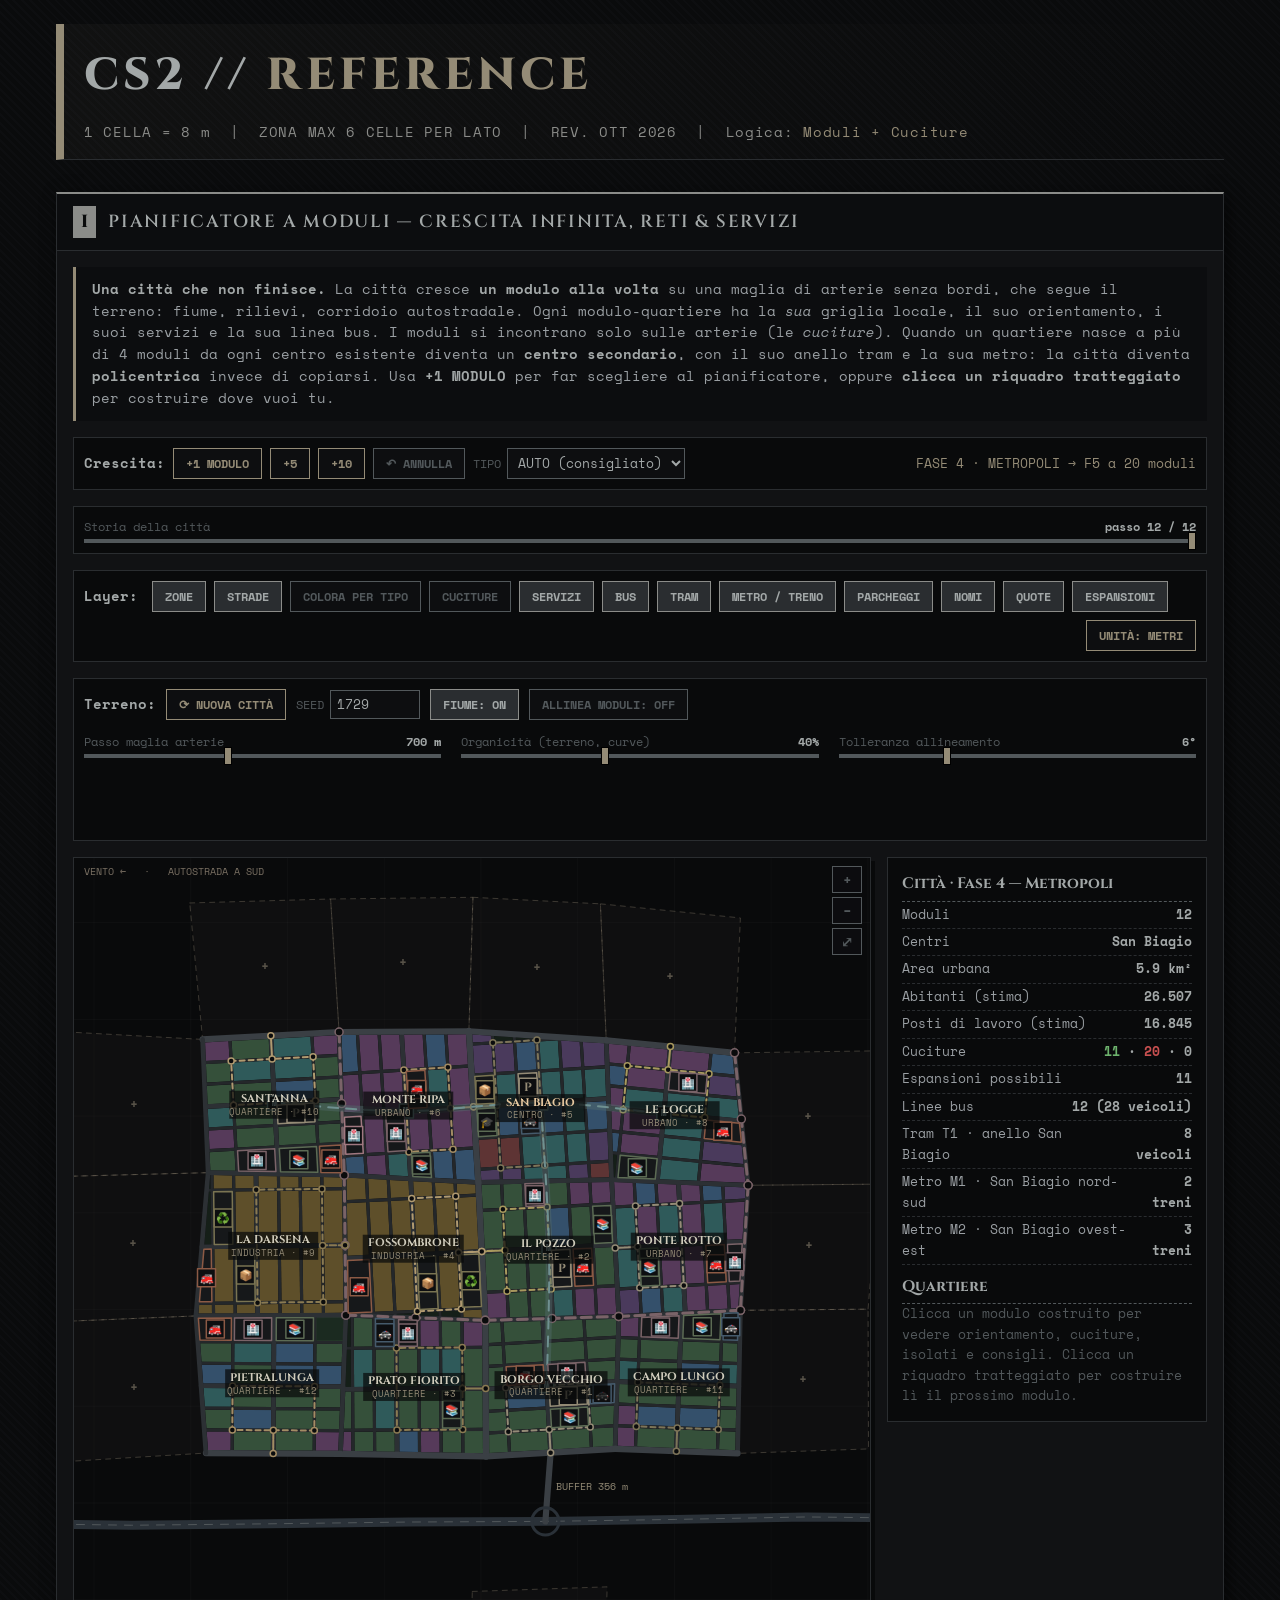
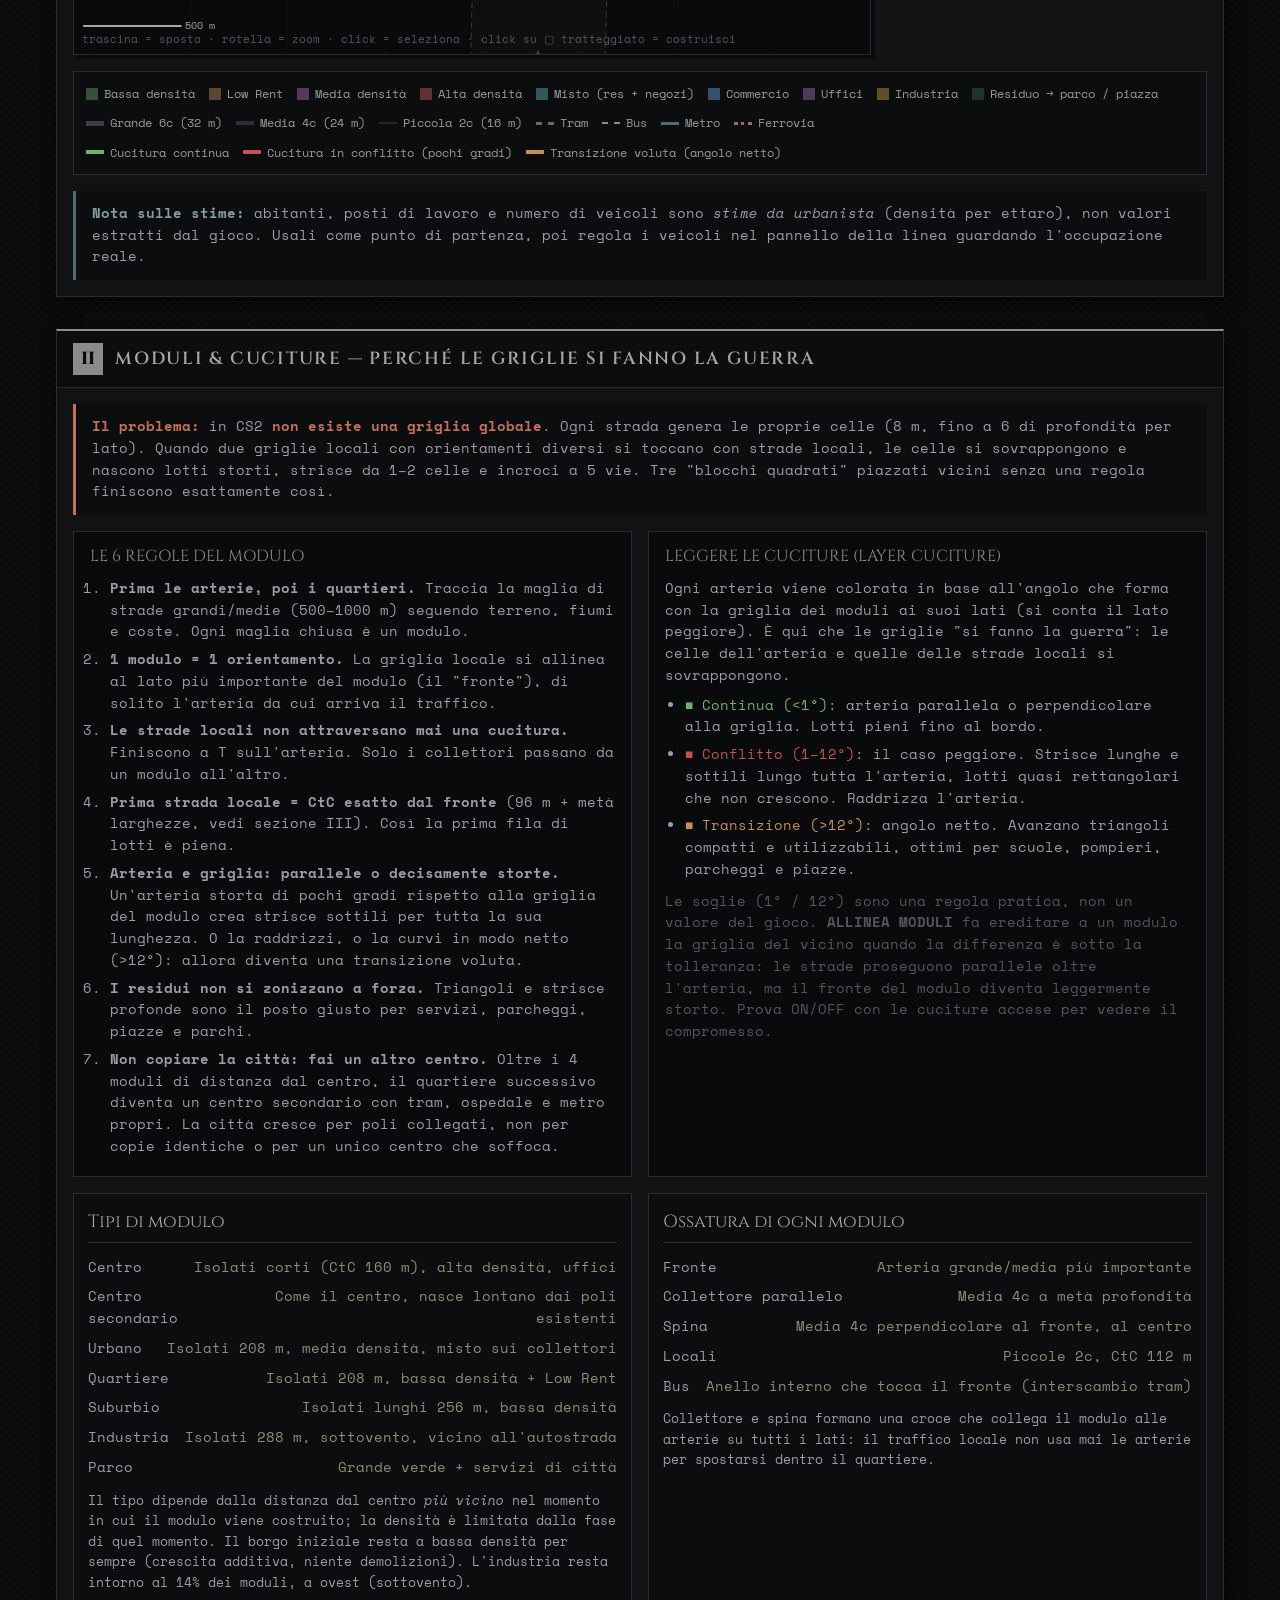
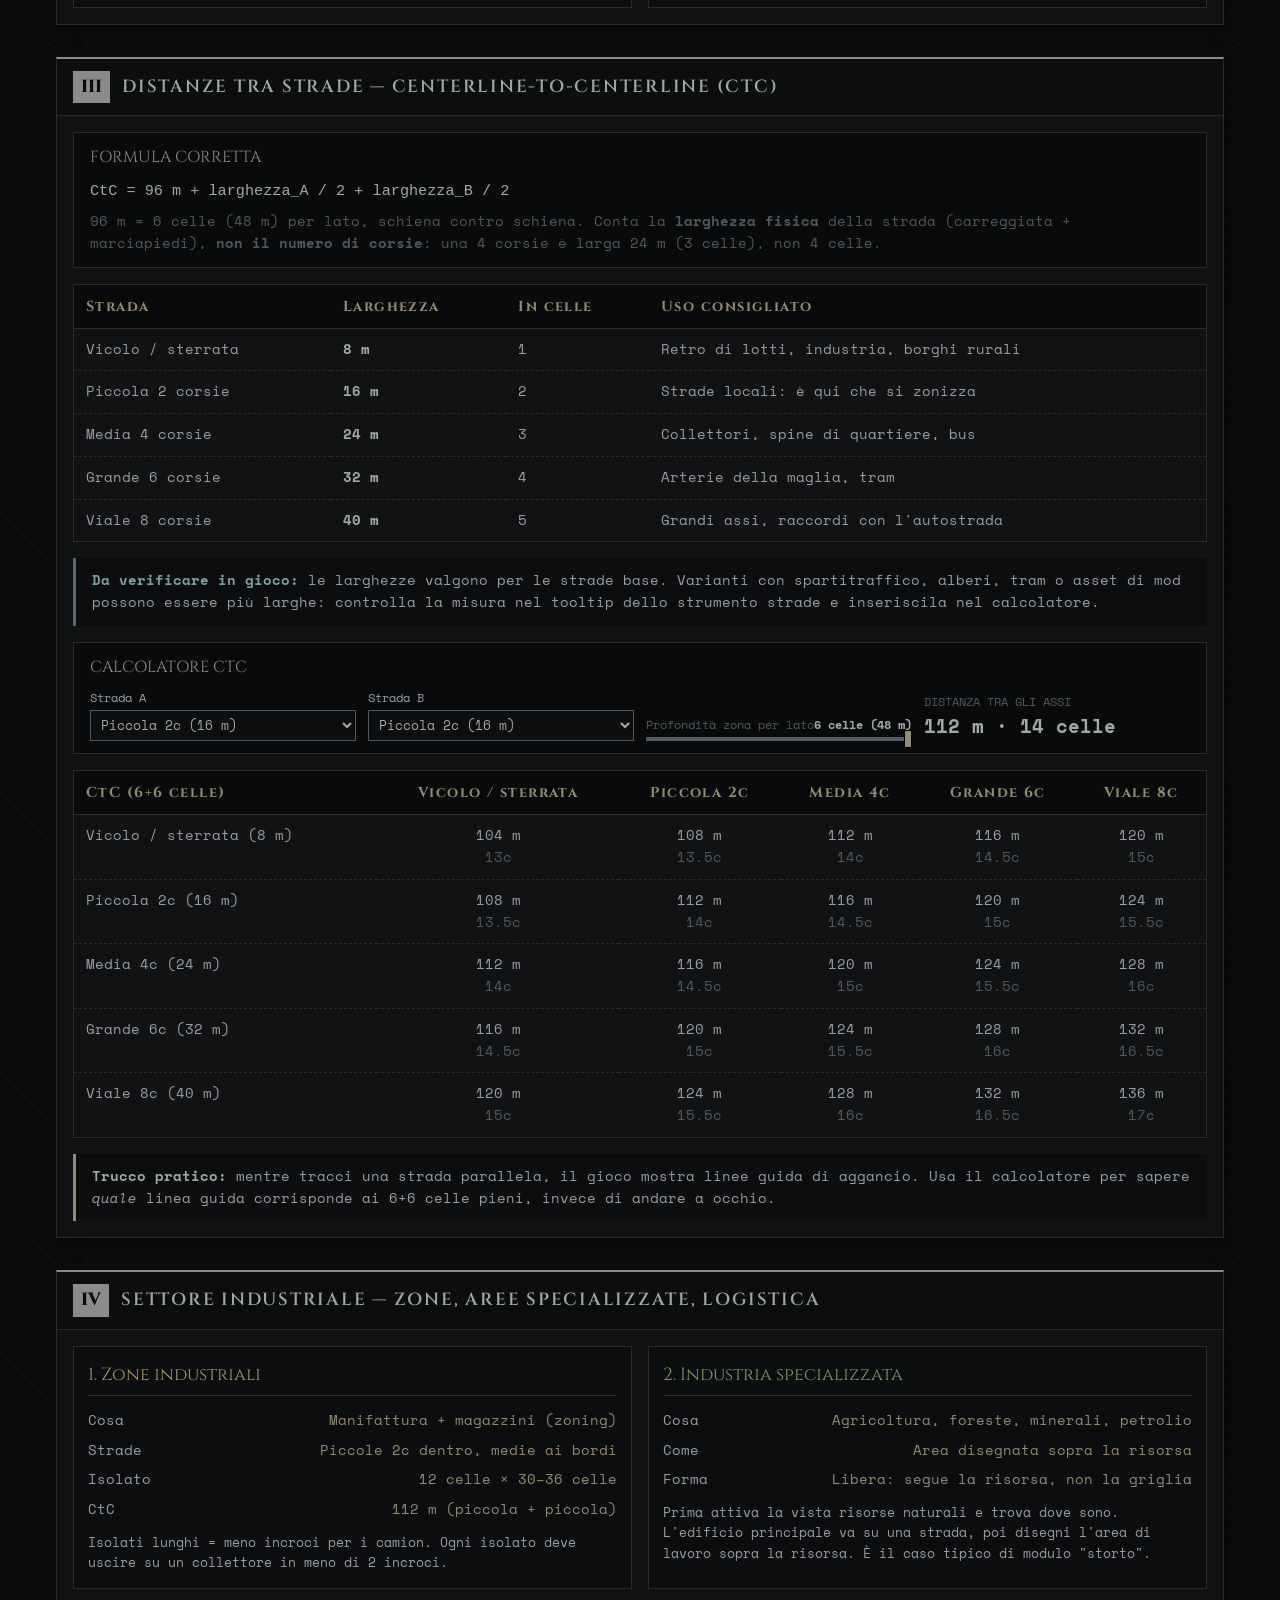
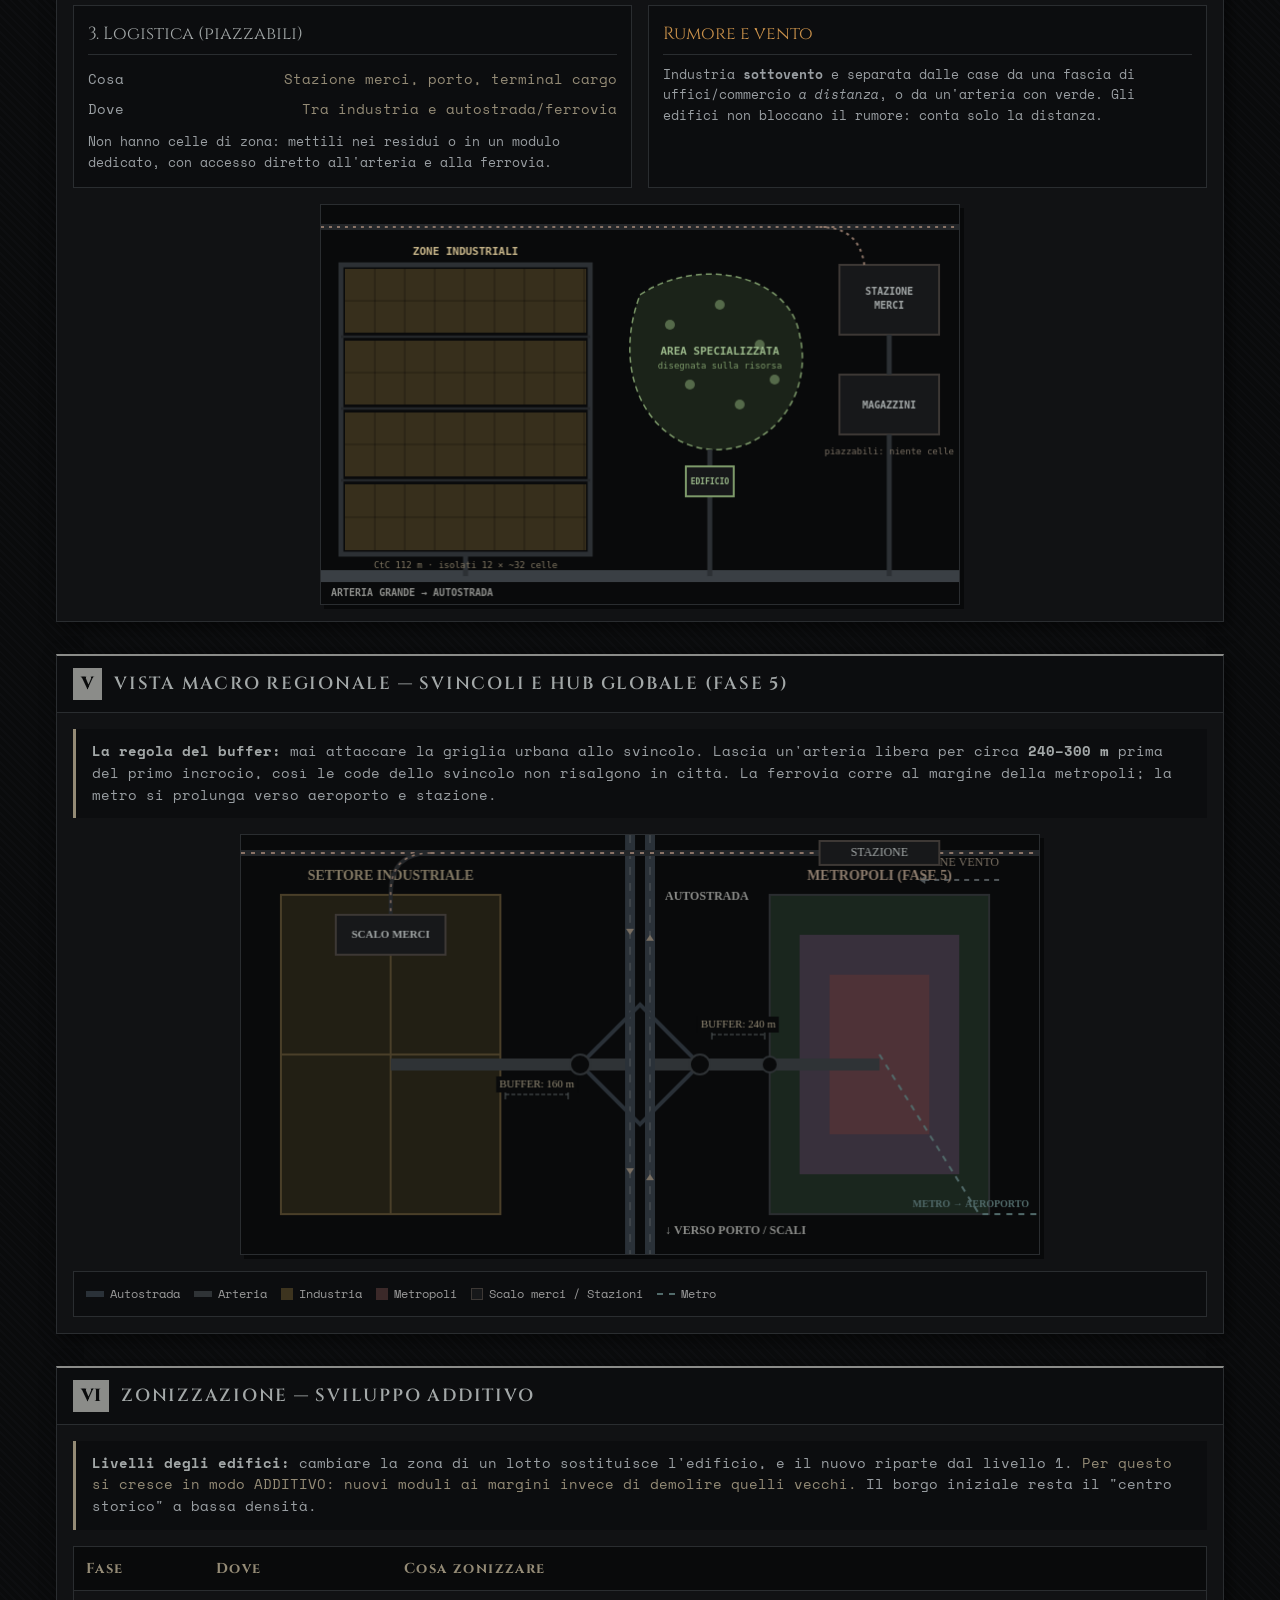
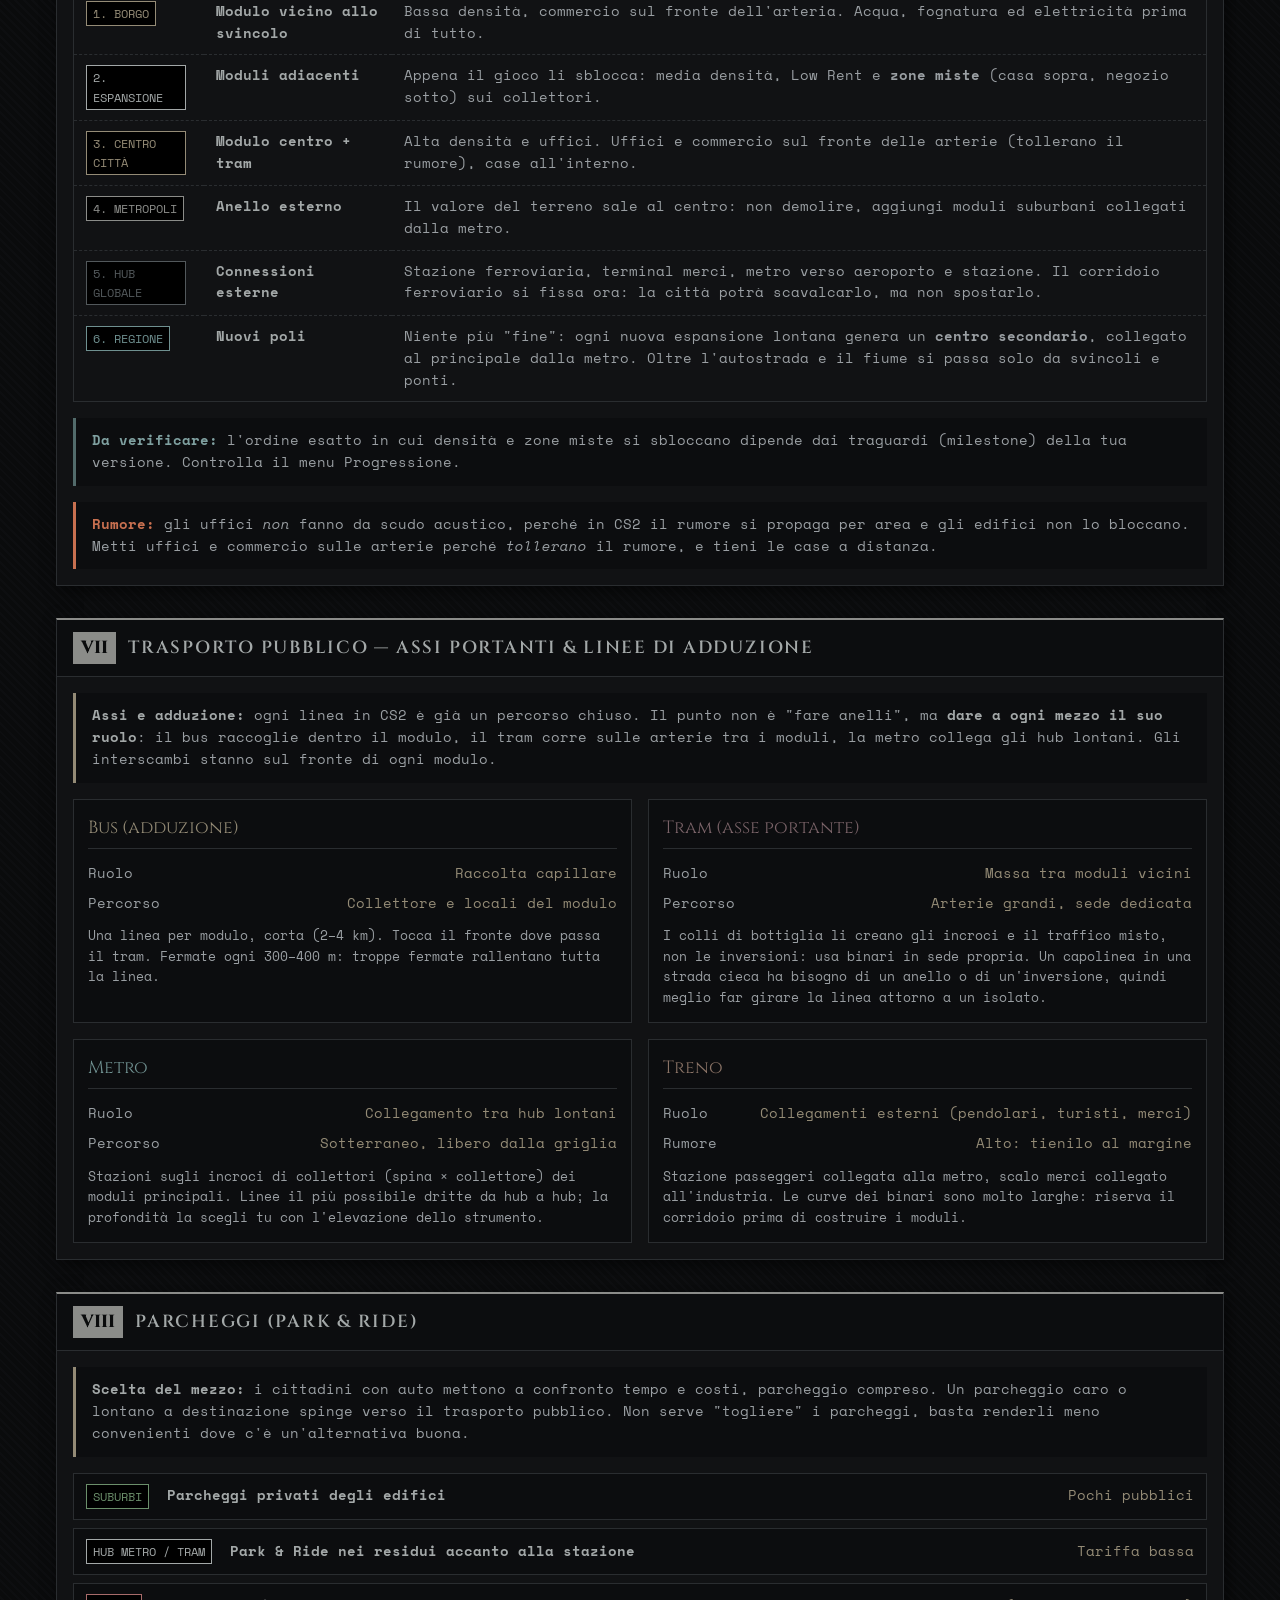
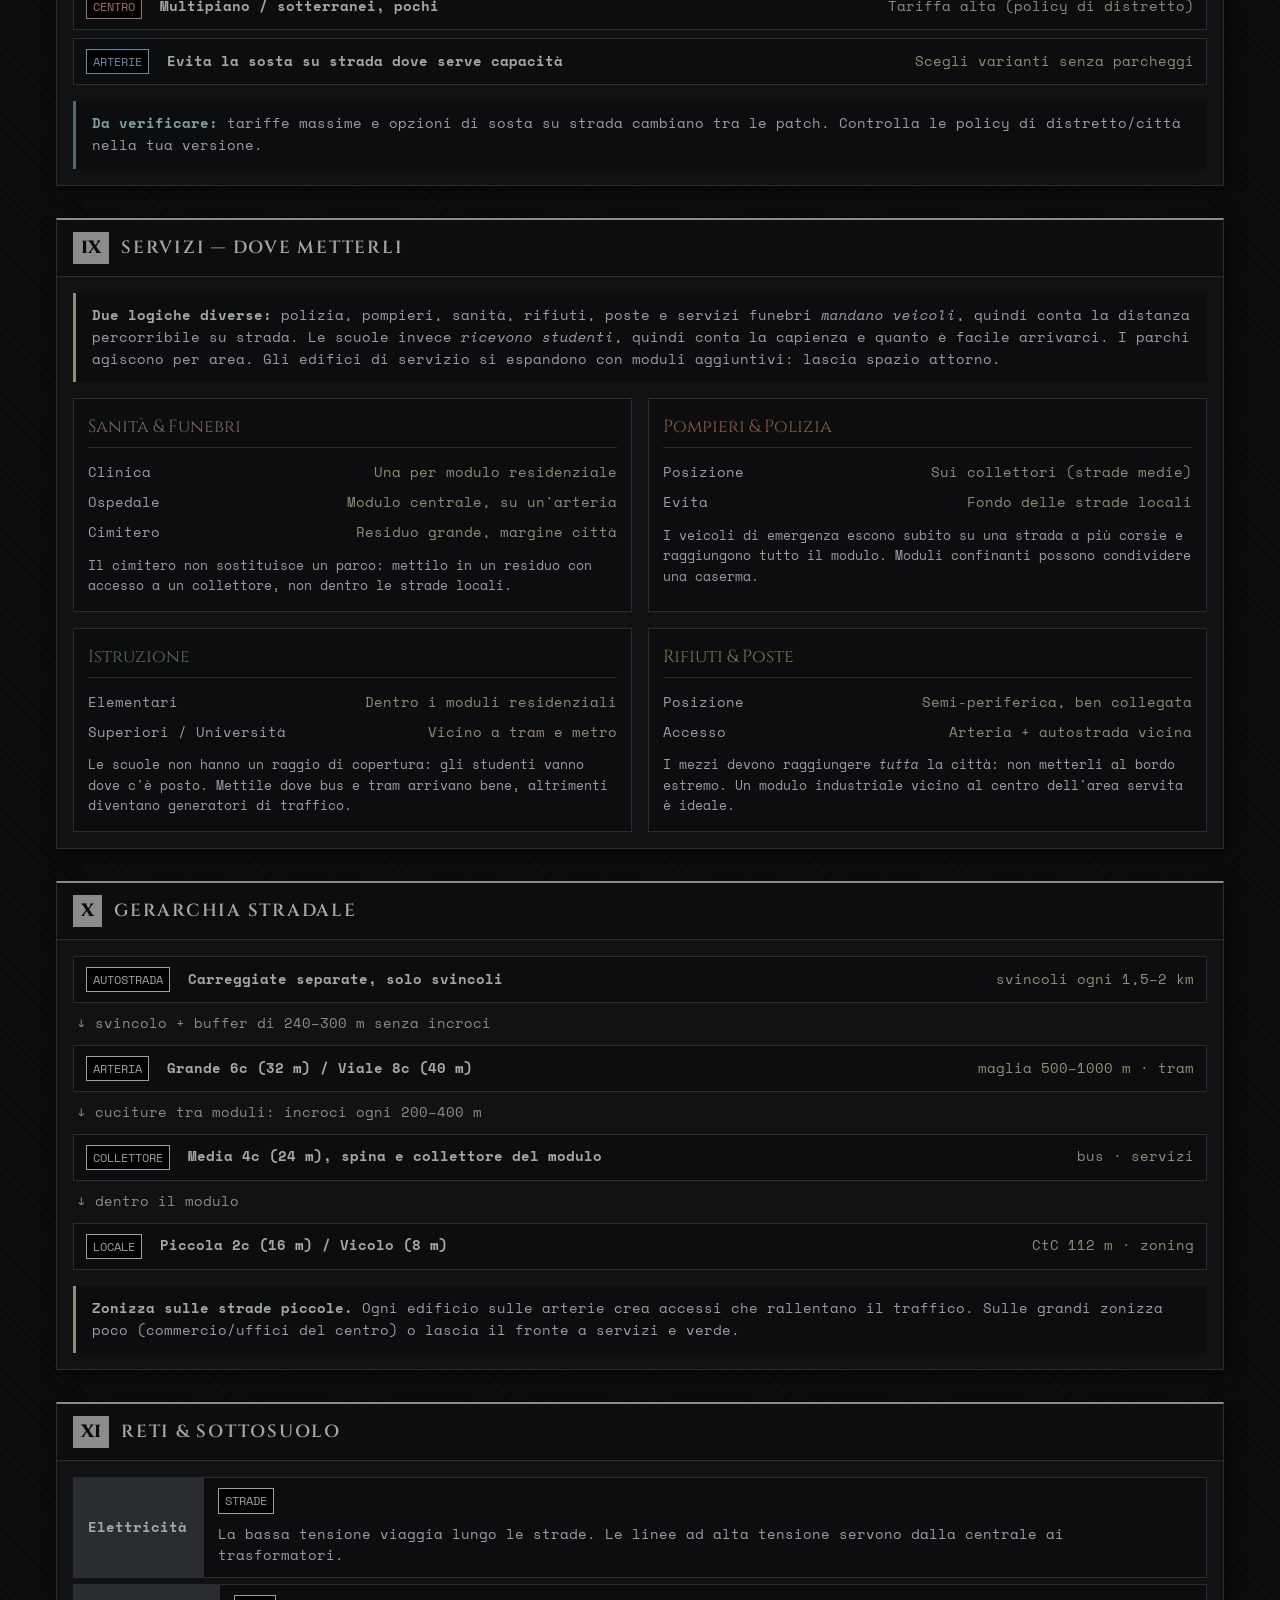
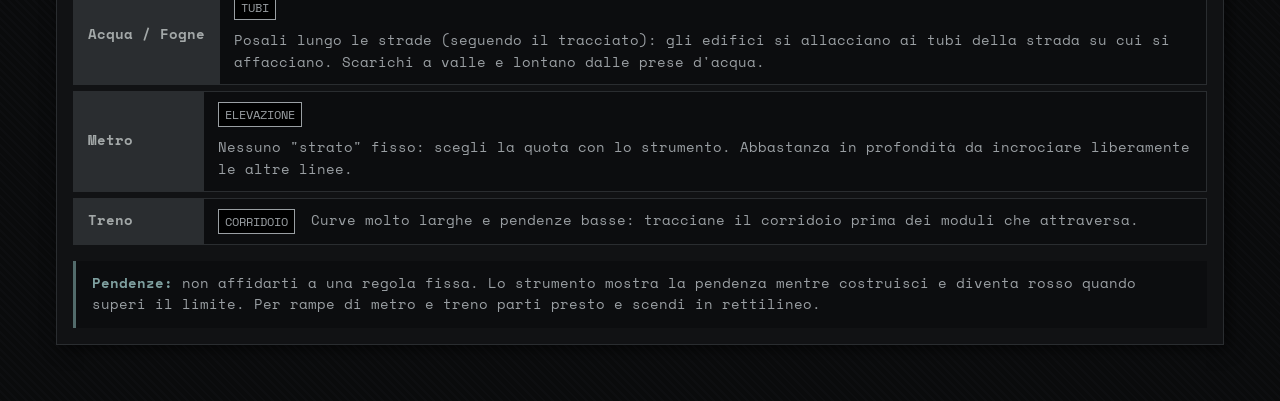
==== commit eb647654: "CS2 planner: open-ended growth and polycentric cities Replace the fixed NxN grid with an infinite, s" ====
--- a/HTML/CS2/cs2-reference.html
+++ b/HTML/CS2/cs2-reference.html
@@ -235,20 +235,35 @@
 <div class="section">
   <div class="section-header">
     <span class="section-num">I</span>
-    <span class="section-title">Pianificatore a Moduli — Espansione, Reti &amp; Servizi</span>
+    <span class="section-title">Pianificatore a Moduli — Crescita Infinita, Reti &amp; Servizi</span>
   </div>
   <div class="section-body">
     <div class="note">
-      <strong>Non un quadrato, ma tanti moduli.</strong> La città è una <strong>maglia di arterie</strong> (anche storta, che segue il terreno). Ogni maglia è un <strong>modulo-quartiere</strong> con la <em>sua</em> griglia locale, il suo orientamento, i suoi servizi e la sua linea bus. Le griglie <strong>non si toccano mai direttamente</strong>: si incontrano solo su un'arteria (la <em>cucitura</em>). I triangoli che avanzano dove due orientamenti si incontrano diventano servizi, parcheggi e parchi. Così puoi aggiungere moduli all'infinito senza che si facciano la guerra.
+      <strong>Una città che non finisce.</strong> La città cresce <strong>un modulo alla volta</strong> su una maglia di arterie senza bordi, che segue il terreno: fiume, rilievi, corridoio autostradale. Ogni modulo-quartiere ha la <em>sua</em> griglia locale, il suo orientamento, i suoi servizi e la sua linea bus. I moduli si incontrano solo sulle arterie (le <em>cuciture</em>). Quando un quartiere nasce a più di 4 moduli da ogni centro esistente diventa un <strong>centro secondario</strong>, con il suo anello tram e la sua metro: la città diventa <strong>policentrica</strong> invece di copiarsi. Usa <strong>+1 MODULO</strong> per far scegliere al pianificatore, oppure <strong>clicca un riquadro tratteggiato</strong> per costruire dove vuoi tu.
     </div>
 
     <div class="control-group">
-      <span class="ctrl-label">Fase:</span>
-      <button class="btn" data-phase="1">1. BORGO</button>
-      <button class="btn" data-phase="2">2. ESPANSIONE</button>
-      <button class="btn" data-phase="3">3. CENTRO CITTÀ</button>
-      <button class="btn" data-phase="4">4. METROPOLI</button>
-      <button class="btn" data-phase="5">5. HUB GLOBALE</button>
+      <span class="ctrl-label">Crescita:</span>
+      <button class="btn primary" data-grow="1">+1 MODULO</button>
+      <button class="btn primary" data-grow="5">+5</button>
+      <button class="btn primary" data-grow="10">+10</button>
+      <button class="btn" id="btn-undo" title="Annulla l'ultimo modulo">↶ ANNULLA</button>
+      <label class="seed-box">TIPO
+        <select id="typeSel">
+          <option value="auto">AUTO (consigliato)</option>
+          <option value="centro">Centro</option>
+          <option value="urbano">Urbano</option>
+          <option value="quartiere">Quartiere</option>
+          <option value="suburbio">Suburbio</option>
+          <option value="industria">Industria</option>
+          <option value="parco">Parco</option>
+        </select>
+      </label>
+      <span id="phaseBadge" style="margin-left:auto; font-size:0.8rem; color:var(--accent2);"></span>
+    </div>
+
+    <div class="control-group">
+      <label class="sl" style="flex:1; min-width:220px;"><span class="sl-top">Storia della città <b id="v-hist"></b></span><input type="range" id="sl-hist" min="1" max="1" step="1" value="1"></label>
     </div>
 
     <div class="control-group">
@@ -264,18 +279,19 @@
       <button class="btn active" data-layer="park">PARCHEGGI</button>
       <button class="btn active" data-layer="labels">NOMI</button>
       <button class="btn active" data-layer="dims">QUOTE</button>
+      <button class="btn active" data-layer="frontier">ESPANSIONI</button>
       <button class="btn primary" id="btn-unit" style="margin-left:auto;">UNITÀ: METRI</button>
     </div>
 
     <div class="control-group" style="flex-direction:column; align-items:stretch; gap:12px;">
       <div style="display:flex; gap:10px; flex-wrap:wrap; align-items:center;">
-        <span class="ctrl-label">Città:</span>
-        <button class="btn primary" id="btn-new">⟳ NUOVA CITTÀ</button>
+        <span class="ctrl-label">Terreno:</span>
+        <button class="btn primary" id="btn-new" title="Nuovo terreno e nuova città">⟳ NUOVA CITTÀ</button>
         <span class="seed-box">SEED <input type="number" id="seedInput" value="1729"></span>
+        <button class="btn active" id="btn-river">FIUME: ON</button>
         <button class="btn" id="btn-align" title="Se due moduli vicini hanno quasi lo stesso orientamento, il secondo eredita la griglia del primo (continuità tra quartieri, ma il fronte non è più parallelo)">ALLINEA MODULI: OFF</button>
       </div>
       <div class="sliders">
-        <label class="sl"><span class="sl-top">Estensione (moduli per lato) <b id="v-n"></b></span><input type="range" id="sl-n" min="3" max="7" step="1" value="5"></label>
         <label class="sl"><span class="sl-top">Passo maglia arterie <b id="v-S"></b></span><input type="range" id="sl-S" min="500" max="1000" step="25" value="700"></label>
         <label class="sl"><span class="sl-top">Organicità (terreno, curve) <b id="v-org"></b></span><input type="range" id="sl-org" min="0" max="100" step="5" value="40"></label>
         <label class="sl"><span class="sl-top">Tolleranza allineamento <b id="v-tol"></b></span><input type="range" id="sl-tol" min="0" max="20" step="1" value="6"></label>
@@ -291,7 +307,7 @@
             <button class="btn" id="z-out" title="Zoom −">−</button>
             <button class="btn" id="z-fit" title="Inquadra tutto">⤢</button>
           </div>
-          <div class="map-hint">trascina = sposta · rotella = zoom · click = seleziona quartiere</div>
+          <div class="map-hint">trascina = sposta · rotella = zoom · click = seleziona · click su ▢ tratteggiato = costruisci</div>
         </div>
       </div>
       <div class="info-panel">
@@ -353,6 +369,7 @@
           <li><strong>Prima strada locale = CtC esatto dal fronte</strong> (96 m + metà larghezze, vedi sezione III). Così la prima fila di lotti è piena.</li>
           <li><strong>Arteria e griglia: parallele o decisamente storte.</strong> Un'arteria storta di pochi gradi rispetto alla griglia del modulo crea strisce sottili per tutta la sua lunghezza. O la raddrizzi, o la curvi in modo netto (&gt;12°): allora diventa una transizione voluta.</li>
           <li><strong>I residui non si zonizzano a forza.</strong> Triangoli e strisce profonde sono il posto giusto per servizi, parcheggi, piazze e parchi.</li>
+          <li><strong>Non copiare la città: fai un altro centro.</strong> Oltre i 4 moduli di distanza dal centro, il quartiere successivo diventa un centro secondario con tram, ospedale e metro propri. La città cresce per poli collegati, non per copie identiche o per un unico centro che soffoca.</li>
         </ol>
       </div>
       <div class="rule-block">
@@ -371,12 +388,13 @@
       <div class="zone-card">
         <div class="zone-card-title">Tipi di modulo</div>
         <div class="line"><span>Centro</span><span>Isolati corti (CtC 160 m), alta densità, uffici</span></div>
+        <div class="line"><span>Centro secondario</span><span>Come il centro, nasce lontano dai poli esistenti</span></div>
         <div class="line"><span>Urbano</span><span>Isolati 208 m, media densità, misto sui collettori</span></div>
         <div class="line"><span>Quartiere</span><span>Isolati 208 m, bassa densità + Low Rent</span></div>
         <div class="line"><span>Suburbio</span><span>Isolati lunghi 256 m, bassa densità</span></div>
         <div class="line"><span>Industria</span><span>Isolati 288 m, sottovento, vicino all'autostrada</span></div>
         <div class="line"><span>Parco</span><span>Grande verde + servizi di città</span></div>
-        <div class="desc">Il tipo dipende dalla distanza dal centro. La densità viene <strong>limitata dalla fase in cui il modulo viene costruito</strong>: il borgo iniziale resta a bassa densità per sempre (crescita additiva, niente demolizioni).</div>
+        <div class="desc">Il tipo dipende dalla distanza dal centro <em>più vicino</em> nel momento in cui il modulo viene costruito; la densità è limitata dalla fase di quel momento. Il borgo iniziale resta a bassa densità per sempre (crescita additiva, niente demolizioni). L'industria resta intorno al 14% dei moduli, a ovest (sottovento).</div>
       </div>
       <div class="zone-card">
         <div class="zone-card-title">Ossatura di ogni modulo</div>
@@ -530,7 +548,8 @@
       <tr><td><span class="tag" style="color:var(--accent3);">2. ESPANSIONE</span></td><td class="val">Moduli adiacenti</td><td>Appena il gioco li sblocca: media densità, Low Rent e <strong>zone miste</strong> (casa sopra, negozio sotto) sui collettori.</td></tr>
       <tr><td><span class="tag" style="color:var(--accent2);">3. CENTRO CITTÀ</span></td><td class="val">Modulo centro + tram</td><td>Alta densità e uffici. Uffici e commercio sul fronte delle arterie (tollerano il rumore), case all'interno.</td></tr>
       <tr><td><span class="tag" style="color:var(--accent);">4. METROPOLI</span></td><td class="val">Anello esterno</td><td>Il valore del terreno sale al centro: non demolire, aggiungi moduli suburbani collegati dalla metro.</td></tr>
-      <tr><td><span class="tag" style="color:var(--muted);">5. HUB GLOBALE</span></td><td class="val">Connessioni esterne</td><td>Stazione ferroviaria, terminal merci, metro verso aeroporto e stazione.</td></tr>
+      <tr><td><span class="tag" style="color:var(--muted);">5. HUB GLOBALE</span></td><td class="val">Connessioni esterne</td><td>Stazione ferroviaria, terminal merci, metro verso aeroporto e stazione. Il corridoio ferroviario si fissa ora: la città potrà scavalcarlo, ma non spostarlo.</td></tr>
+      <tr><td><span class="tag" style="color:#6f9090;">6. REGIONE</span></td><td class="val">Nuovi poli</td><td>Niente più "fine": ogni nuova espansione lontana genera un <strong>centro secondario</strong>, collegato al principale dalla metro. Oltre l'autostrada e il fiume si passa solo da svincoli e ponti.</td></tr>
     </table>
     <div class="note check">
       <strong>Da verificare:</strong> l'ordine esatto in cui densità e zone miste si sbloccano dipende dai traguardi (milestone) della tua versione. Controlla il menu Progressione.
@@ -939,6 +958,18 @@
       return ((t ^ t >>> 14) >>> 0) / 4294967296;
     };
   }
+  function hash3(seed, i, j, k) {
+    let h = (seed | 0) ^ Math.imul(i | 0, 374761393) ^ Math.imul(j | 0, 668265263) ^ Math.imul(k | 0, 1442695041);
+    h = Math.imul(h ^ (h >>> 13), 1274126177); h ^= h >>> 16;
+    h = Math.imul(h ^ (h >>> 15), 2246822519); h ^= h >>> 13;
+    return (h >>> 0) / 4294967296;
+  }
+  function smoothNoise(seed, x, y, k) {
+    const xi = Math.floor(x), yi = Math.floor(y), fx = x - xi, fy = y - yi;
+    const s = t => t * t * (3 - 2 * t), u = s(fx), v = s(fy);
+    const a = hash3(seed, xi, yi, k), b = hash3(seed, xi + 1, yi, k), c = hash3(seed, xi, yi + 1, k), d = hash3(seed, xi + 1, yi + 1, k);
+    return (a * (1 - u) + b * u) * (1 - v) + (c * (1 - u) + d * u) * v - 0.5;
+  }
   const V = (x, y) => ({ x, y });
   const add = (a, b) => V(a.x + b.x, a.y + b.y);
   const sub = (a, b) => V(a.x - b.x, a.y - b.y);
@@ -948,6 +979,7 @@
   const vlen = a => Math.hypot(a.x, a.y);
   const norm = a => { const l = vlen(a) || 1; return V(a.x / l, a.y / l); };
   const lerp = (a, b, t) => V(a.x + (b.x - a.x) * t, a.y + (b.y - a.y) * t);
+  const mod = (a, m) => ((a % m) + m) % m;
 
   function polyArea(p) { let s = 0; for (let i = 0; i < p.length; i++) s += crs(p[i], p[(i + 1) % p.length]); return s / 2; }
   function centroid(p) {
@@ -974,19 +1006,16 @@
     if (Math.abs(den) < 1e-9) return p;
     return add(p, mul(d, crs(sub(q, p), e) / den));
   }
-  // inset di un poligono convesso: ogni lato i spostato verso l'interno di ws[i]
   function insetPoly(p, ws) {
     const s = Math.sign(polyArea(p)) || 1, n = p.length, L = [];
     for (let i = 0; i < n; i++) {
       const d = norm(sub(p[(i + 1) % n], p[i]));
-      const nin = mul(V(-d.y, d.x), s);
-      L.push({ p: add(p[i], mul(nin, ws[i])), d });
+      L.push({ p: add(p[i], mul(mul(V(-d.y, d.x), s), ws[i])), d });
     }
     const out = [];
     for (let i = 0; i < n; i++) { const a = L[(i - 1 + n) % n], b = L[i]; out.push(lineX(a.p, a.d, b.p, b.d)); }
     return out;
   }
-  // Sutherland–Hodgman con poligono di taglio convesso
   function clipPoly(subj, clip) {
     const s = Math.sign(polyArea(clip)) || 1;
     let out = subj;
@@ -1003,7 +1032,6 @@
     }
     return out;
   }
-  // Cyrus–Beck: segmento ∩ poligono convesso
   function clipSeg(a, b, poly) {
     const s = Math.sign(polyArea(poly)) || 1, d = sub(b, a);
     let t0 = 0, t1 = 1;
@@ -1026,7 +1054,6 @@
     }
     return true;
   }
-  // differenza angolare modulo 90° in [-45°, 45°]
   function angDiff90(a, b) {
     const q = Math.PI / 2;
     let d = (a - b) % q; if (d > q / 2) d -= q; if (d < -q / 2) d += q;
@@ -1037,22 +1064,20 @@
 
   // ---------------------------------------------------------------- modello
   const DTYPE = {
-    centro:    { label: 'Centro',    L: 160, color: '#5e3434' },
-    urbano:    { label: 'Urbano',    L: 208, color: '#563a5a' },
-    quartiere: { label: 'Quartiere', L: 208, color: '#35503a' },
-    suburbio:  { label: 'Suburbio',  L: 256, color: '#35503a' },
-    industria: { label: 'Industria', L: 288, color: '#5e4f2a' },
-    parco:     { label: 'Parco',     L: 256, color: '#1f3326' }
+    centro:    { label: 'Centro',    L: 160 },
+    urbano:    { label: 'Urbano',    L: 208 },
+    quartiere: { label: 'Quartiere', L: 208 },
+    suburbio:  { label: 'Suburbio',  L: 256 },
+    industria: { label: 'Industria', L: 288 },
+    parco:     { label: 'Parco',     L: 256 }
   };
   const ZCOL = {
     LOW: '#35503a', LOW_R: '#5a4630', MED: '#563a5a', HIGH: '#5e3434', MIX: '#2f5a5a',
     COM: '#34506b', OFF: '#4a3a5c', IND: '#5e4f2a', PARK: '#1f3326'
   };
   const ZNAME = { LOW: 'Bassa densità', LOW_R: 'Low Rent', MED: 'Media densità', HIGH: 'Alta densità', MIX: 'Misto', COM: 'Commercio', OFF: 'Uffici', IND: 'Industria', PARK: 'Parco' };
-  // stime indicative (per ettaro di isolato)
   const RES_HA = { LOW: 40, LOW_R: 170, MED: 180, HIGH: 450, MIX: 110 };
   const JOB_HA = { COM: 80, MIX: 45, OFF: 320, IND: 60 };
-  // sblocchi per fase in cui il modulo viene costruito
   const ALLOWED = [null,
     ['LOW', 'COM', 'IND', 'PARK'],
     ['LOW', 'COM', 'IND', 'PARK', 'MED', 'LOW_R', 'MIX'],
@@ -1063,224 +1088,330 @@
     for (const c of (FALLBACK[z] || [z])) if (al.includes(c)) return c;
     return 'LOW';
   }
+  // fasi: soglie in numero di moduli costruiti
+  const PH_T = [0, 1, 2, 5, 10, 20, 40];
+  const PH_NAME = ['', 'Borgo', 'Espansione', 'Centro città', 'Metropoli', 'Hub globale', 'Regione policentrica'];
+  const phaseOf = n => n >= 40 ? 6 : n >= 20 ? 5 : n >= 10 ? 4 : n >= 5 ? 3 : n >= 2 ? 2 : 1;
+
   const SRV = {
-    CLIN:  { icon: '🏥', label: 'Clinica',          color: '#7a6368' },
-    HOSP:  { icon: '🏥', label: 'Ospedale',         color: '#a07880' },
-    FIRE:  { icon: '🚒', label: 'Pompieri',         color: '#8c5a45' },
-    POL:   { icon: '🚓', label: 'Polizia',          color: '#455a6b' },
-    EDU1:  { icon: '📚', label: 'Elementare',       color: '#5c6b54' },
-    EDU2:  { icon: '🎓', label: 'Superiore',        color: '#5c6b54' },
-    UNI:   { icon: '🏛️', label: 'Università',       color: '#7d8f72' },
-    POST:  { icon: '📦', label: 'Poste',            color: '#7a7452' },
-    WASTE: { icon: '♻️', label: 'Rifiuti',          color: '#7a7452' },
-    CEM:   { icon: '⚰️', label: 'Cimitero',         color: '#8a8f91' },
-    CARGO: { icon: '🚂', label: 'Stazione merci',   color: '#8a7366' },
-    PR:    { icon: 'P',  label: 'Park & Ride',      color: '#948b76', park: true },
-    PARKM: { icon: 'P',  label: 'Multipiano',       color: '#948b76', park: true },
-    PARKL: { icon: '🌳', label: 'Parco di città',   color: '#4f7a5a' }
+    CLIN:  { icon: '🏥', label: 'Clinica',        color: '#7a6368' },
+    HOSP:  { icon: '🏥', label: 'Ospedale',       color: '#a07880' },
+    FIRE:  { icon: '🚒', label: 'Pompieri',       color: '#8c5a45' },
+    POL:   { icon: '🚓', label: 'Polizia',        color: '#455a6b' },
+    EDU1:  { icon: '📚', label: 'Elementare',     color: '#5c6b54' },
+    EDU2:  { icon: '🎓', label: 'Superiore',      color: '#5c6b54' },
+    UNI:   { icon: '🏛️', label: 'Università',     color: '#7d8f72' },
+    POST:  { icon: '📦', label: 'Poste',          color: '#7a7452' },
+    WASTE: { icon: '♻️', label: 'Rifiuti',        color: '#7a7452' },
+    CEM:   { icon: '⚰️', label: 'Cimitero',       color: '#8a8f91' },
+    CARGO: { icon: '🚂', label: 'Stazione merci', color: '#8a7366' },
+    PR:    { icon: 'P',  label: 'Park & Ride',    color: '#948b76', park: true },
+    PARKM: { icon: 'P',  label: 'Multipiano',     color: '#948b76', park: true },
+    PARKL: { icon: '🌳', label: 'Parco di città', color: '#4f7a5a' }
   };
-  const NAMES = ['Borgo Vecchio', 'San Rocco', 'Le Fornaci', 'Porta Nuova', 'Belvedere', 'Il Molino', 'Santa Chiara', 'Le Vigne',
+  const NAMES = ['San Rocco', 'Le Fornaci', 'Porta Nuova', 'Belvedere', 'Il Molino', 'Santa Chiara', 'Le Vigne',
     'Ponte Alto', 'Campo Lungo', 'La Pieve', 'Torre Bianca', 'I Gelsi', 'Prato Grande', 'Le Cave', 'San Biagio', 'La Fontana',
     'Castellaccio', 'Valle Oscura', 'Le Mura', 'Collina Sud', 'San Lorenzo', 'I Navigli', 'La Ferriera', 'Monte Ripa', 'Il Lago',
     'Canneto', 'Poggio Verde', 'Le Rose', 'Sant\'Anna', 'Fossombrone', 'Gli Olmi', 'Il Porto', 'La Rotonda', 'Cascina Nuova',
     'Rio Secco', 'Le Logge', 'Madonna del Piano', 'San Vito', 'Quercianella', 'Il Ghetto', 'Campo dei Fiori', 'La Darsena',
-    'Pietralunga', 'San Felice', 'Ca\' Rossa', 'Le Serre', 'Ponte Rotto', 'Villa Bassa'];
+    'Pietralunga', 'San Felice', 'Ca\' Rossa', 'Le Serre', 'Ponte Rotto', 'Villa Bassa', 'Borgo Nuovo', 'Le Grazie',
+    'San Martino', 'La Torretta', 'Prato Fiorito', 'Il Casale', 'Acquaviva', 'Le Querce', 'Montebello', 'Il Pozzo'];
+  const ROMAN = ['', ' II', ' III', ' IV', ' V', ' VI'];
   const BUS_COL = ['#948b76', '#a8995e', '#8a7a52', '#b09a70', '#7d7458', '#a38c64'];
-
-  function phaseFromHop(h) { return h === 0 ? 1 : h === 1 ? 2 : h === 2 ? 3 : h <= 4 ? 4 : 5; }
-
-  function generate(P) {
-    const rnd = mulberry32(P.seed);
-    const n = P.n, S = P.S, org = P.org;
-
-    // 1) maglia di arterie deformata (terreno) + verifica convessità
-    const ph1 = rnd() * 6.283, ph2 = rnd() * 6.283, ph3 = rnd() * 6.283;
-    const jit = [];
-    for (let j = 0; j <= n; j++) { jit[j] = []; for (let i = 0; i <= n; i++) jit[j][i] = V(rnd() - 0.5, rnd() - 0.5); }
-    let k = 1, nodes;
-    for (let attempt = 0; attempt < 12; attempt++) {
-      nodes = [];
-      for (let j = 0; j <= n; j++) {
-        nodes[j] = [];
-        for (let i = 0; i <= n; i++) {
-          const x = i * S, y = j * S;
-          const wx = Math.sin(y / (S * 1.5) + ph1) * 0.30 + Math.sin((x + y) / (S * 2.4) + ph3) * 0.12;
-          const wy = Math.sin(x / (S * 1.7) + ph2) * 0.30;
-          nodes[j][i] = V(x + (wx + jit[j][i].x * 0.32) * S * org * k, y + (wy + jit[j][i].y * 0.32) * S * org * k);
-        }
+  const TRAM_COL = ['#7a6368', '#8c5a45', '#8a6a7a', '#9a6450'];
+
+  // ---------------------------------------------------------------- terreno infinito
+  function makeWorld(P) {
+    const S = P.S, org = P.org, seed = P.seed;
+    const rr = mulberry32(seed * 31 + 7);
+    const rph1 = rr() * 6.283, rph2 = rr() * 6.283, ry0 = -(5.5 + rr() * 2);
+    const nodes = new Map(), faces = new Map();
+    function node(i, j) {
+      const k = i + ',' + j;
+      let p = nodes.get(k);
+      if (p) return p;
+      const nx = smoothNoise(seed, i / 2.6, j / 2.6, 1) * 0.55 + smoothNoise(seed, i / 1.3, j / 1.3, 3) * 0.2;
+      const ny = smoothNoise(seed, i / 2.6, j / 2.6, 2) * 0.55 + smoothNoise(seed, i / 1.3, j / 1.3, 4) * 0.2;
+      const jx = hash3(seed, i, j, 5) - 0.5, jy = hash3(seed, i, j, 6) - 0.5;
+      p = V(i * S + (nx + jx * 0.22) * S * org, j * S + (ny + jy * 0.22) * S * org);
+      nodes.set(k, p);
+      return p;
+    }
+    const riverY = x => (ry0 + 1.1 * Math.sin(x / (3.3 * S) + rph1) + 0.5 * Math.sin(x / (1.6 * S) + rph2)) * S;
+    function face(i, j) {
+      const k = i + ',' + j;
+      let f = faces.get(k);
+      if (f) return f;
+      const poly = [node(i, j), node(i + 1, j), node(i + 1, j + 1), node(i, j + 1)];
+      const C = centroid(poly);
+      let reserved = null;
+      if (j === 1) reserved = 'autostrada';
+      else if (P.river && Math.abs(C.y - riverY(C.x)) < 0.5 * S) reserved = 'acqua';
+      else if (!isConvex(poly)) reserved = 'naturale';
+      f = {
+        key: k, i, j, poly, C, reserved,
+        ekeys: ['h' + j + '_' + i, 'v' + j + '_' + (i + 1), 'h' + (j + 1) + '_' + i, 'v' + j + '_' + i],
+        nb: [[i, j - 1], [i + 1, j], [i, j + 1], [i - 1, j]]
+      };
+      faces.set(k, f);
+      return f;
+    }
+    function edgeType(key) {
+      const [a, b] = key.slice(1).split('_').map(Number);
+      return key[0] === 'h' ? (mod(a, 3) === 1 ? 'large' : 'medium') : (mod(b, 3) === 0 ? 'large' : 'medium');
+    }
+    function edgeAB(key) {
+      const [j, i] = key.slice(1).split('_').map(Number);
+      return key[0] === 'h' ? [node(i, j), node(i + 1, j)] : [node(i, j), node(i, j + 1)];
+    }
+    return { P, S, seed, node, face, edgeType, edgeAB, riverY };
+  }
+
+  // ---------------------------------------------------------------- crescita
+  function chebToCenters(f, centers) {
+    let d = Infinity;
+    centers.forEach(c => { d = Math.min(d, Math.max(Math.abs(f.i - c.i), Math.abs(f.j - c.j))); });
+    return d;
+  }
+  // vicini raggiungibili: 4 direzioni; attraverso fiume (ponte) e autostrada (svincolo ogni 3 colonne)
+  function reachNeighbors(world, f) {
+    const out = [];
+    f.nb.forEach(([i, j], e) => {
+      const g = world.face(i, j);
+      if (!g.reserved) { out.push(g); return; }
+      if (e !== 0 && e !== 2) return;
+      const dj = e === 0 ? -1 : 1;
+      if (g.reserved === 'acqua') { const h = world.face(i, j + dj); if (!h.reserved) out.push(h); }
+      if (g.reserved === 'autostrada' && mod(i, 3) === 0) { const h = world.face(i, j + dj); if (!h.reserved) out.push(h); }
+    });
+    return out;
+  }
+  function frontierOf(world, city) {
+    const seen = new Set(), out = [];
+    city.order.forEach(f => reachNeighbors(world, f).forEach(g => {
+      if (seen.has(g.key) || city.faces.has(g.key)) return;
+      seen.add(g.key);
+      if (city.airport && city.airport.keys.has(g.key)) return;
+      if (g.j >= 2 && city.order.length < PH_T[4]) return;     // oltre l'autostrada solo dalla Metropoli
+      out.push(g);
+    }));
+    return out;
+  }
+  function typeFor(city, g, pref) {
+    if (pref && pref !== 'auto') return pref;
+    const n = city.order.length;
+    if (n === 0) return 'quartiere';
+    if (!city.centers.length) return n + 1 >= PH_T[3] ? 'centro' : 'quartiere';
+    const d = chebToCenters(g, city.centers);
+    if (n + 1 >= 25 && d >= 4) return 'centro';
+    return d <= 1 ? 'urbano' : d === 2 ? 'quartiere' : 'suburbio';
+  }
+  function pickNext(world, city, pref) {
+    if (!city.order.length) return { i: 0, j: 0, type: pref && pref !== 'auto' ? pref : 'quartiere' };
+    const F = frontierOf(world, city);
+    if (!F.length) return null;
+    const n = city.order.length;
+    let mi = 0, mj = 0; city.order.forEach(f => { mi += f.i; mj += f.j; }); mi /= n; mj /= n;
+    const built = (i, j) => city.faces.has(i + ',' + j);
+    let i0 = Infinity, i1 = -Infinity, j0 = Infinity, j1 = -Infinity;
+    city.order.forEach(f => { i0 = Math.min(i0, f.i); i1 = Math.max(i1, f.i); j0 = Math.min(j0, f.j); j1 = Math.max(j1, f.j); });
+    const elong = (i1 - i0 + 1) / (j1 - j0 + 1);              // >1: città allungata in orizzontale
+    const sc = g => {
+      const n4 = reachNeighbors(world, g).filter(x => city.faces.has(x.key)).length;
+      let n8 = 0;
+      for (let di = -1; di <= 1; di += 2) for (let dj = -1; dj <= 1; dj += 2) if (built(g.i + di, g.j + dj)) n8++;
+      const cross = (g.j < j0 || g.j > j1) && elong > 1.6 ? 1.5 : 0;
+      const large = g.ekeys.some(k => world.edgeType(k) === 'large') ? 0.6 : 0;
+      return { v: 3 * n4 + 1.2 * n8 - 0.45 * Math.hypot(g.i - mi, g.j - mj) + large + cross + hash3(world.seed, g.i, g.j, 900 + n) * 1.4, n4, n8 };
+    };
+    const best = (arr, f) => { let b = null, bv = -Infinity; arr.forEach(g => { const v = f(g); if (v > bv) { bv = v; b = g; } }); return b; };
+    let g, type;
+    if (pref && pref !== 'auto') {
+      g = best(F, x => sc(x).v); type = pref;
+      if (pref === 'industria') g = best(F, x => sc(x).v - 1.2 * x.i);
+      return { i: g.i, j: g.j, type };
+    }
+    const ind = city.order.filter(f => f.type === 'industria').length;
+    const parks = city.order.filter(f => f.type === 'parco').length;
+    if (!city.centers.length && n + 1 >= PH_T[3]) {
+      g = best(F, x => { const s = sc(x); return s.n4 * 3 + s.n8 - 0.2 * Math.hypot(x.i - mi, x.j - mj) + (x.j < 0 ? 0.5 : 0); }); type = 'centro';
+    } else if (n >= 3 && ind / n < 0.14) {
+      const C = F.filter(x => !city.centers.length || chebToCenters(x, city.centers) >= 2);
+      g = best(C.length ? C : F, x => sc(x).v - 1.2 * (x.i - mi) + (city.centers.length ? 0.8 * Math.min(4, chebToCenters(x, city.centers)) : 0)); type = 'industria';
+    } else if (n >= 8 && parks < Math.floor(n / 14)) {
+      const C = F.filter(x => chebToCenters(x, city.centers) === 2);
+      g = best(C.length ? C : F, x => sc(x).v); type = 'parco';
+    } else {
+      g = best(F, x => sc(x).v); type = typeFor(city, g, 'auto');
+    }
+    return { i: g.i, j: g.j, type };
+  }
+
+  // ---------------------------------------------------------------- costruzione città da storia
+  function buildCity(world, hist) {
+    const P = world.P;
+    const city = { faces: new Map(), order: [], centers: [], edges: new Map(), rail: null, airport: null };
+    const nameRnd = mulberry32(P.seed * 13 + 5);
+    const names = NAMES.slice();
+    for (let a = names.length - 1; a > 0; a--) { const b = Math.floor(nameRnd() * (a + 1)); [names[a], names[b]] = [names[b], names[a]]; }
+    const flags = { hosp: false, uni: false, cem: false, cargo: false };
+    const tol = P.tol * Math.PI / 180;
+
+    hist.forEach(h => {
+      const base = world.face(h.i, h.j);
+      if (base.reserved || city.faces.has(base.key)) return;
+      if (city.airport && city.airport.keys.has(base.key)) return;
+      if (city.order.length) {
+        // deve essere raggiungibile da un modulo già costruito
+        const ok = reachNeighbors(world, base).some(g => city.faces.has(g.key));
+        if (!ok) return;
       }
-      let ok = true;
-      for (let j = 0; j < n && ok; j++) for (let i = 0; i < n && ok; i++) {
-        const q = [nodes[j][i], nodes[j][i + 1], nodes[j + 1][i + 1], nodes[j + 1][i]];
-        if (!isConvex(q)) ok = false;
+      const f = Object.assign({}, base);
+      f.idx = city.order.length;
+      f.phase = phaseOf(f.idx + 1);
+      f.type = h.type;
+      f.name = f.idx === 0 ? 'Borgo Vecchio' : names[(f.idx - 1) % names.length] + ROMAN[Math.min(5, Math.floor((f.idx - 1) / names.length))];
+      orient(world, city, f, tol);
+      buildModule(world, f, mulberry32(Math.floor(hash3(P.seed, f.i, f.j, 77) * 4294967295)));
+      f.centerD = city.centers.length ? chebToCenters(f, city.centers) : Infinity;
+      city.faces.set(f.key, f);
+      city.order.push(f);
+      if (f.type === 'centro') { f.centerNo = city.centers.length; city.centers.push(f); }
+      f.serviceReq = serviceList(f, city, flags);
+      f.ekeys.forEach((k, e) => {
+        let ed = city.edges.get(k);
+        if (!ed) { const ab = world.edgeAB(k); ed = { key: k, a: ab[0], b: ab[1], type: world.edgeType(k), faces: [] }; city.edges.set(k, ed); }
+        ed.faces.push(f);
+      });
+      // eventi della fase 5: corridoio ferroviario e aeroporto, fissati una volta sola
+      if (!city.rail && city.order.length >= PH_T[5]) {
+        let minJ = Infinity, maxI = -Infinity, sumJ = 0;
+        city.order.forEach(q => { minJ = Math.min(minJ, q.j); maxI = Math.max(maxI, q.i); sumJ += q.j; });
+        const c0 = city.centers[0] || city.order[0];
+        city.rail = { jr: minJ - 1, si: c0.i };
+        let aj = c0.j, ai = maxI + 2;
+        const free = (i, j) => { const g = world.face(i, j); return !g.reserved && !city.faces.has(g.key); };
+        for (let t = 0; t < 6 && !(free(ai, aj) && free(ai + 1, aj) && free(ai, aj + 1) && free(ai + 1, aj + 1)); t++) aj += (t % 2 ? -t : t);
+        const cells = [[ai, aj], [ai + 1, aj], [ai, aj + 1], [ai + 1, aj + 1]].map(([i, j]) => world.face(i, j));
+        city.airport = { keys: new Set(cells.map(c => c.key)), cells, p: centroid(cells.map(c => c.C)) };
       }
-      if (ok) break;
-      k *= 0.8;
-    }
-
-    // 2) moduli, adiacenze, fasi
-    const i0 = Math.floor((n - 1) / 2), j0 = n - 1;          // borgo: sud, vicino allo svincolo
-    const ic = i0, jc = Math.max(0, n - 3);                  // centro: due moduli più a nord
-    const faces = [];
-    const fid = (i, j) => (i < 0 || j < 0 || i >= n || j >= n) ? -1 : j * n + i;
-    for (let j = 0; j < n; j++) for (let i = 0; i < n; i++) {
-      faces.push({
-        id: fid(i, j), i, j,
-        poly: [nodes[j][i], nodes[j][i + 1], nodes[j + 1][i + 1], nodes[j + 1][i]],
-        ekeys: ['h' + j + '_' + i, 'v' + j + '_' + (i + 1), 'h' + (j + 1) + '_' + i, 'v' + j + '_' + i],
-        nb: [fid(i, j - 1), fid(i + 1, j), fid(i, j + 1), fid(i - 1, j)]
+    });
+
+    const n = city.order.length;
+    city.count = n;
+    city.phase = phaseOf(n);
+    computeMetro(world, city);
+    city.order.forEach(f => {
+      if (f.station && (f.type === 'suburbio' || f.type === 'quartiere')) f.serviceReq.push(['PR', 4]);
+      assignServices(f);
+    });
+    return city;
+  }
+
+  function orient(world, city, f, tol) {
+    let best = -1, bestScore = -Infinity;
+    for (let e = 0; e < 4; e++) {
+      const k = f.ekeys[e], ab = world.edgeAB(k);
+      const rank = world.edgeType(k) === 'large' ? 2 : 1;
+      const nb = f.nb[e], toward = city.faces.has(nb[0] + ',' + nb[1]) ? 3 : 0;
+      let sc = rank * 10 + toward + vlen(sub(ab[1], ab[0])) / world.S;
+      if (f.idx === 0 && e === 2) sc += 100;
+      if (sc > bestScore) { bestScore = sc; best = e; }
+    }
+    const a = f.poly[best], b = f.poly[(best + 1) % 4];
+    f.front = best;
+    f.frontType = world.edgeType(f.ekeys[best]);
+    f.anchor = lerp(a, b, 0.5);
+    let th = Math.atan2(b.y - a.y, b.x - a.x);
+    f.snapped = null; f.snapDelta = 0;
+    if (world.P.align) {
+      let bd = Infinity, bn = null;
+      f.nb.forEach(([i, j]) => {
+        const g = city.faces.get(i + ',' + j);
+        if (!g) return;
+        const dd = angDiff90(th, g.theta);
+        if (Math.abs(dd) < Math.abs(bd)) { bd = dd; bn = g; }
       });
-    }
-    const origin = faces[fid(i0, j0)], core = faces[fid(ic, jc)];
-    // BFS dal borgo
-    faces.forEach(f => f.hop = Infinity);
-    origin.hop = 0;
-    const q = [origin];
-    while (q.length) { const f = q.shift(); f.nb.forEach(id => { if (id >= 0 && faces[id].hop === Infinity) { faces[id].hop = f.hop + 1; q.push(faces[id]); } }); }
-    faces.forEach(f => { f.phase = phaseFromHop(f.hop); f.d = Math.max(Math.abs(f.i - ic), Math.abs(f.j - jc)); });
-
-    // tipo di modulo
-    faces.forEach(f => {
-      if (f === core) f.type = 'centro';
-      else if (f.d === 1) f.type = 'urbano';
-      else if (f.d === 2) f.type = 'quartiere';
-      else f.type = 'suburbio';
+      if (bn && Math.abs(bd) <= tol) { th -= bd; f.snapped = bn; f.snapDelta = bd; }
+    }
+    f.theta = th;
+    f.eU = V(Math.cos(th), Math.sin(th));
+    f.eV = V(-f.eU.y, f.eU.x);
+    if (dot(sub(f.C, f.anchor), f.eV) < 0) f.eV = mul(f.eV, -1);
+  }
+
+  function serviceList(f, city, flags) {
+    const L = [], t = f.type, n = city.order.length;
+    if (f.idx === 0) L.push(['CLIN', 1], ['FIRE', 1], ['POL', 1], ['EDU1', 1]);
+    else if (t === 'centro') { L.push(['POL', 1], ['EDU2', 1], ['POST', 1], ['PARKM', 3]); if (f.centerNo > 0) L.push(['HOSP', 3]); }
+    else if (t === 'urbano') { L.push(['EDU1', 1], ['FIRE', 1], ['CLIN', 1]); if (!flags.hosp) { L.unshift(['HOSP', 3]); flags.hosp = true; } else if (!flags.uni && n >= PH_T[4]) { L.push(['UNI', 4]); flags.uni = true; } }
+    else if (t === 'quartiere') L.push(['EDU1', 1], ['CLIN', 1], [f.idx % 2 ? 'FIRE' : 'POL', 1]);
+    else if (t === 'suburbio') { L.push(['EDU1', 1], [f.idx % 2 ? 'FIRE' : 'POL', 1]); if (!flags.cem) { L.push(['CEM', 1]); flags.cem = true; } }
+    else if (t === 'industria') { L.push(['FIRE', 1], ['WASTE', 1], ['POST', 1]); if (!flags.cargo) { L.push(['CARGO', 5]); flags.cargo = true; } }
+    else if (t === 'parco') { L.push(['PARKL', 1]); if (!flags.uni) { L.push(['UNI', 4]); flags.uni = true; } }
+    return L;
+  }
+
+  function computeMetro(world, city) {
+    city.metro = []; city.tram = [];
+    if (city.count >= PH_T[3]) {
+      city.centers.forEach((c, k) => {
+        const ia = c.i - 1, ib = c.i + 2, ja = c.j - 1, jb = c.j + 2, keys = [];
+        for (let i = ia; i < ib; i++) keys.push('h' + ja + '_' + i);
+        for (let j = ja; j < jb; j++) keys.push('v' + j + '_' + ib);
+        for (let i = ib - 1; i >= ia; i--) keys.push('h' + jb + '_' + i);
+        for (let j = jb - 1; j >= ja; j--) keys.push('v' + j + '_' + ia);
+        city.tram.push({ name: 'Tram T' + (k + 1) + ' · anello ' + c.name, keys, center: c, color: TRAM_COL[k % TRAM_COL.length] });
+      });
+    }
+    if (city.count < PH_T[4]) return;
+    const built = (i, j) => { const f = city.faces.get(i + ',' + j); return f && f; };
+    const seen = new Set();
+    let no = 1;
+    const addLine = (fs, label, ext) => {
+      if (fs.length < 2 && !ext) return;
+      const key = fs.map(f => f.key).join('|');
+      if (seen.has(key)) return; seen.add(key);
+      fs.forEach(f => f.station = true);
+      city.metro.push({ name: 'Metro M' + (no++) + ' · ' + label, faces: fs, ext: ext || null });
+    };
+    city.centers.forEach((c, k) => {
+      const row = [c], col = [c];
+      for (let i = c.i - 1; built(i, c.j); i--) row.unshift(built(i, c.j));
+      for (let i = c.i + 1; built(i, c.j); i++) row.push(built(i, c.j));
+      for (let j = c.j - 1; built(c.i, j); j--) col.unshift(built(c.i, j));
+      for (let j = c.j + 1; built(c.i, j); j++) col.push(built(c.i, j));
+      // la colonna del centro principale scende fino al borgo, anche oltre l'autostrada/fiume
+      if (k === 0 && !col.includes(city.order[0])) col.push(city.order[0]);
+      addLine(col, c.name + ' nord-sud', k === 0 && city.rail ? 'rail' : null);
+      addLine(row, c.name + ' ovest-est', k === 0 && city.airport ? 'air' : null);
     });
-    const indCand = faces.filter(f => f !== origin && f.i === 0 && f.j >= n - 2);
-    if (n === 3) indCand.splice(0, indCand.length, faces[fid(0, n - 1)]);
-    indCand.forEach(f => f.type = 'industria');
-    if (n >= 6) { const f = faces[fid(1, n - 1)]; if (f !== origin) f.type = 'industria'; }
-    if (n >= 5) {
-      const pc = faces.filter(f => f.d === 2 && f.type === 'quartiere' && f !== origin);
-      if (pc.length) pc[Math.floor(rnd() * pc.length)].type = 'parco';
-    }
-    // nomi
-    const names = NAMES.slice();
-    for (let a = names.length - 1; a > 0; a--) { const b = Math.floor(rnd() * (a + 1)); [names[a], names[b]] = [names[b], names[a]]; }
-    origin.name = 'Borgo Vecchio';
-    let ni = 0;
-    faces.forEach(f => { if (f !== origin) { if (names[ni] === 'Borgo Vecchio') ni++; f.name = names[ni++ % names.length]; } });
-
-    // 3) arterie: tipo e linee tram
-    const edges = {};
-    function edge(key, a, b) { if (!edges[key]) edges[key] = { key, a, b, faces: [], type: 'medium', tram: [] }; return edges[key]; }
-    faces.forEach(f => f.ekeys.forEach((kk, e) => { const ed = edge(kk, f.poly[e], f.poly[(e + 1) % 4]); ed.faces.push(f.id); }));
-    // T1: perimetro del centro
-    const T1 = core.ekeys.slice();
-    // T2: anello più largo attorno al centro
-    const ia = Math.max(0, ic - 1), ib = Math.min(n, ic + 2), ja = Math.max(0, jc - 1), jb = Math.min(n, jc + 2);
-    const T2 = [], T2nodes = [];
-    for (let i = ia; i < ib; i++) { T2.push('h' + ja + '_' + i); T2nodes.push(nodes[ja][i]); }
-    for (let j = ja; j < jb; j++) { T2.push('v' + j + '_' + ib); T2nodes.push(nodes[j][ib]); }
-    for (let i = ib; i > ia; i--) { T2.push('h' + jb + '_' + (i - 1)); T2nodes.push(nodes[jb][i]); }
-    for (let j = jb; j > ja; j--) { T2.push('v' + (j - 1) + '_' + ia); T2nodes.push(nodes[j][ia]); }
-    T1.forEach(kk => edges[kk].tram.push(1));
-    T2.forEach(kk => edges[kk] && edges[kk].tram.push(2));
-    Object.values(edges).forEach(e => {
-      if (e.tram.length) e.type = 'large';
-      if (e.key.startsWith('h' + n + '_')) e.type = 'large';                  // arteria commerciale sud
-      if (/^v\d+_/.test(e.key) && +e.key.split('_')[1] === i0) e.type = 'large'; // asse nord-sud
-      e.phase = Math.min.apply(null, e.faces.map(id => faces[id].phase));
-    });
-    const tramLines = [
-      { id: 'T1', name: 'Tram T1 · anello centro', poly: core.poly.slice(), minPhase: 3, color: '#7a6368' },
-      { id: 'T2', name: 'Tram T2 · anello urbano', poly: T2nodes, minPhase: 4, color: '#8c5a45' }
-    ];
-    if (n === 3) tramLines.pop();
-
-    // 4) orientamento dei moduli (in ordine di costruzione)
-    const order = faces.slice().sort((a, b) => a.hop - b.hop || a.id - b.id);
-    const tol = P.tol * Math.PI / 180;
-    order.forEach(f => {
-      const C = centroid(f.poly);
-      let best = -1, bestScore = -Infinity;
-      for (let e = 0; e < 4; e++) {
-        const ed = edges[f.ekeys[e]];
-        const rank = ed.type === 'large' ? 2 : 1;
-        const nbid = f.nb[e];
-        const toward = nbid >= 0 && faces[nbid].hop < f.hop ? 1 : 0;
-        let sc = rank * 10 + toward * 3 + vlen(sub(ed.b, ed.a)) / S;
-        if (f === origin && e === 2) sc += 100;                                // il borgo guarda l'arteria sud
-        if (sc > bestScore) { bestScore = sc; best = e; }
+    // collegamenti tra centri (albero minimo)
+    const hubs = city.centers.slice();
+    if (hubs.length > 1) {
+      const inT = [hubs[0]], out = hubs.slice(1);
+      while (out.length) {
+        let bd = Infinity, ba = null, bb = null;
+        inT.forEach(a => out.forEach(b => { const d = vlen(sub(a.hub, b.hub)); if (d < bd) { bd = d; ba = a; bb = b; } }));
+        addLine([ba, bb], ba.name + ' ↔ ' + bb.name);
+        inT.push(bb); out.splice(out.indexOf(bb), 1);
       }
-      const a = f.poly[best], b = f.poly[(best + 1) % 4];
-      f.front = best;
-      f.frontType = edges[f.ekeys[best]].type;
-      f.anchor = lerp(a, b, 0.5);
-      let th = Math.atan2(b.y - a.y, b.x - a.x);
-      f.theta0 = th; f.snapped = null; f.snapDelta = 0;
-      if (P.align) {
-        let bd = Infinity, bn = null;
-        f.nb.forEach(id => {
-          if (id < 0) return;
-          const g = faces[id];
-          if (g.theta === undefined) return;
-          const dd = angDiff90(th, g.theta);
-          if (Math.abs(dd) < Math.abs(bd)) { bd = dd; bn = g; }
-        });
-        if (bn && Math.abs(bd) <= tol && Math.abs(bd) > 1e-6) { th -= bd; f.snapped = bn.id; f.snapDelta = bd; }
-        else if (bn && Math.abs(bd) <= 1e-6) f.snapped = bn.id;
-      }
-      f.theta = th;
-      f.eU = V(Math.cos(th), Math.sin(th));
-      f.eV = V(-f.eU.y, f.eU.x);
-      if (dot(sub(C, f.anchor), f.eV) < 0) f.eV = mul(f.eV, -1);
-      buildModule(f, edges, rnd);
-    });
-
-    // 5) servizi
-    let cemDone = false, uniDone = false, hospDone = false, cargoDone = false;
-    order.forEach(f => {
-      const L = [];
-      const t = f.type;
-      if (f === origin) L.push(['CLIN', 1], ['FIRE', 1], ['POL', 1], ['EDU1', 1]);
-      else if (t === 'centro') L.push(['POL', 1], ['EDU2', 1], ['POST', 1], ['PARKM', 3]);
-      else if (t === 'urbano') { L.push(['EDU1', 1], ['FIRE', 1], ['CLIN', 1]); if (!hospDone) { L.unshift(['HOSP', 3]); hospDone = true; } }
-      else if (t === 'quartiere') L.push(['EDU1', 1], ['CLIN', 1], [f.hop % 2 ? 'FIRE' : 'POL', 1]);
-      else if (t === 'suburbio') { L.push(['EDU1', 1], [f.hop % 2 ? 'FIRE' : 'POL', 1]); if (!cemDone && f.phase >= 2) { L.push(['CEM', 1]); cemDone = true; } }
-      else if (t === 'industria') { L.push(['FIRE', 1], ['WASTE', 1], ['POST', 1]); if (!cargoDone) { L.push(['CARGO', 5]); cargoDone = true; } }
-      else if (t === 'parco') { L.push(['PARKL', 1]); if (!uniDone) { L.push(['UNI', 4]); uniDone = true; } }
-      if (t === 'urbano' && !uniDone && f.d === 1 && f.phase >= 3) { L.push(['UNI', 4]); uniDone = true; }
-      f.serviceReq = L;
-    });
-
-    // 6) metro
-    const metro = [];
-    const m1 = []; for (let j = n - 1; j >= 0; j--) m1.push(faces[fid(ic, j)]);
-    const m2 = []; for (let i = 0; i < n; i++) m2.push(faces[fid(i, jc)]);
-    metro.push({ id: 'M1', name: 'Metro M1 · nord-sud', faces: m1, minPhase: 4, ext: 'rail' });
-    if (n >= 4) metro.push({ id: 'M2', name: 'Metro M2 · ovest-est', faces: m2, minPhase: 4, ext: 'air' });
-    metro.forEach(m => m.faces.forEach(f => { f.station = true; if (f.type === 'suburbio' || f.type === 'quartiere') f.serviceReq.push(['PR', 4]); }));
-
-    order.forEach(f => assignServices(f));
-
-    // 7) elementi esterni
-    let minX = Infinity, maxX = -Infinity, minY = Infinity, maxY = -Infinity;
-    nodes.forEach(r => r.forEach(p => { minX = Math.min(minX, p.x); maxX = Math.max(maxX, p.x); minY = Math.min(minY, p.y); maxY = Math.max(maxY, p.y); }));
-    const hwY = maxY + 300;
-    const interchange = V(origin.anchor.x, hwY);
-    const railY = minY - 320;
-    const railStation = V(nodes[0][ic].x + (nodes[0][ic + 1].x - nodes[0][ic].x) / 2, railY);
-    const airport = V(maxX + 650, (minY + maxY) / 2 + (jc - n / 2) * S * 0.5);
-    const bounds = { minX: minX - 450, maxX: maxX + 950, minY: minY - 520, maxY: maxY + 460 };
-
-    return { P, n, S, nodes, faces, edges, origin, core, tramLines, metro, hwY, interchange, railY, railStation, airport, bounds };
+    }
   }
 
   // ---------------------------------------------------------------- modulo
-  function buildModule(f, edges, rnd) {
+  function buildModule(world, f, rnd) {
     const toW = (u, v) => add(f.anchor, add(mul(f.eU, u), mul(f.eV, v)));
     const toL = p => { const d = sub(p, f.anchor); return { u: dot(d, f.eU), v: dot(d, f.eV) }; };
     f.toW = toW; f.toL = toL;
     let umin = Infinity, umax = -Infinity, vmin = Infinity, vmax = -Infinity;
     f.poly.forEach(p => { const l = toL(p); umin = Math.min(umin, l.u); umax = Math.max(umax, l.u); vmin = Math.min(vmin, l.v); vmax = Math.max(vmax, l.v); });
     const W = t => ROAD[t].w;
-    const ewidths = f.ekeys.map(k => W(edges[k].type) / 2);
-    f.inset = insetPoly(f.poly, ewidths);
-
-    // linee parallele al fronte (v): CtC esatto dal fronte, collettore a metà
-    const first = ctcDist(f.frontType, 'small');
-    const tent = []; for (let p = first; p < vmax - 64; p += ctcDist('small', 'small')) tent.push(p);
+    f.etypes = f.ekeys.map(k => world.edgeType(k));
+    f.inset = insetPoly(f.poly, f.etypes.map(t => W(t) / 2));
+
+    const first = ctcDist(f.frontType, 'small'), step = ctcDist('small', 'small');
+    const tent = []; for (let p = first; p < vmax - 64; p += step) tent.push(p);
     const collIdx = tent.length >= 3 ? Math.floor(tent.length / 2) : -1;
     const vl = [];
     let cur = first, prevT = null;
@@ -1290,8 +1421,7 @@
       if (cur >= vmax - 64) break;
       vl.push({ pos: cur, type: t }); prevT = t;
     }
-    for (let p = first - ctcDist('small', 'small'); p > vmin + 64; p -= ctcDist('small', 'small')) vl.unshift({ pos: p, type: 'small' });
-    // linee perpendicolari (u): spina al centro, isolati lunghi L
+    for (let p = first - step; p > vmin + 64; p -= step) vl.unshift({ pos: p, type: 'small' });
     const L = DTYPE[f.type].L;
     const spineType = (umax - umin) > 420 ? 'medium' : 'small';
     const ul = [{ pos: 0, type: spineType, spine: true }];
@@ -1301,12 +1431,10 @@
     f.vLines = vl; f.uLines = ul; f.firstCtc = first;
     f.collector = vl.find(l => l.type === 'medium') || null;
 
-    // segmenti stradali
     f.roads = [];
     vl.forEach(l => { const s = clipSeg(toW(umin - 50, l.pos), toW(umax + 50, l.pos), f.poly); if (s) f.roads.push({ a: s[0], b: s[1], type: l.type }); });
-    ul.forEach(l => { const s = clipSeg(toW(l.pos, vmin - 50), toW(l.pos, vmax + 50), f.poly); if (s) f.roads.push({ a: s[0], b: s[1], type: l.type, spine: !!l.spine }); });
-
-    // isolati
+    ul.forEach(l => { const s = clipSeg(toW(l.pos, vmin - 50), toW(l.pos, vmax + 50), f.poly); if (s) f.roads.push({ a: s[0], b: s[1], type: l.type }); });
+
     const vs = [{ pos: vmin - 80, type: 'none' }].concat(vl, [{ pos: vmax + 80, type: 'none' }]);
     const us = [{ pos: umin - 80, type: 'none' }].concat(ul, [{ pos: umax + 80, type: 'none' }]);
     f.blocks = [];
@@ -1314,8 +1442,7 @@
       const v0 = vs[r].pos + W(vs[r].type) / 2, v1 = vs[r + 1].pos - W(vs[r + 1].type) / 2;
       const u0 = us[c].pos + W(us[c].type) / 2, u1 = us[c + 1].pos - W(us[c + 1].type) / 2;
       if (v1 - v0 < 4 || u1 - u0 < 4) continue;
-      const rect = [toW(u0, v0), toW(u1, v0), toW(u1, v1), toW(u0, v1)];
-      const cp = clipPoly(rect, f.inset);
+      const cp = clipPoly([toW(u0, v0), toW(u1, v0), toW(u1, v1), toW(u0, v1)], f.inset);
       if (cp.length < 3) continue;
       const A = Math.abs(polyArea(cp));
       let a0 = Infinity, a1 = -Infinity, b0 = Infinity, b1 = -Infinity;
@@ -1328,10 +1455,9 @@
       else cls = 'pieno';
       const touchColl = vs[r].type === 'medium' || vs[r + 1].type === 'medium' || us[c].type === 'medium' || us[c + 1].type === 'medium';
       const touchArt = r === 0 || r === vs.length - 2 || c === 0 || c === us.length - 2;
-      f.blocks.push({ poly: cp, area: A, cls, depth, len, touchColl, touchArt, h: rnd(), zone: null, service: null, c: centroid(cp) });
-    }
-
-    // zonizzazione (limitata dalla fase di costruzione)
+      f.blocks.push({ poly: cp, area: A, cls, touchColl, touchArt, h: rnd(), zone: null, service: null, c: centroid(cp) });
+    }
+
     f.blocks.forEach(b => {
       if (b.cls !== 'pieno') return;
       const h = b.h; let z;
@@ -1343,11 +1469,10 @@
         case 'industria': z = 'IND'; break;
         case 'parco':     z = b.touchColl && h < .4 ? 'COM' : 'PARK'; break;
       }
-      if (f.hop === 0) z = b.touchColl && h < .3 ? 'COM' : 'LOW';
+      if (f.idx === 0) z = b.touchColl && h < .3 ? 'COM' : 'LOW';
       b.zone = capZone(z, f.phase);
     });
 
-    // linea bus: anello interno che tocca il fronte
     f.bus = null;
     const si = ul.findIndex(l => l.spine);
     const posV = vl.filter(l => l.pos > 0);
@@ -1355,26 +1480,22 @@
       for (let kk = 2; kk >= 1 && !f.bus; kk--) {
         const kl = Math.min(kk, si), kr = Math.min(kk, ul.length - 1 - si);
         if (kl < 1 || kr < 1) continue;
-        const u1 = ul[si - kl].pos, u2 = ul[si + kr].pos;
-        const vA = posV[0].pos;
+        const u1 = ul[si - kl].pos, u2 = ul[si + kr].pos, vA = posV[0].pos;
         const cands = (f.collector && f.collector.pos > vA) ? [f.collector.pos, posV[posV.length - 1].pos] : [posV[posV.length - 1].pos];
         for (const vB of cands) {
-          const pts = [toW(u1, vA), toW(u2, vA), toW(u2, vB), toW(u1, vB)];
-          if (pts.every(p => inConvex(p, f.inset))) {
+          if ([toW(u1, vA), toW(u2, vA), toW(u2, vB), toW(u1, vB)].every(p => inConvex(p, f.inset))) {
             const sp = clipSeg(toW(0, vmin - 50), toW(0, vA), f.poly);
             const F = sp ? sp[0] : toW(0, 0);
-            f.bus = { pts: [F, toW(0, vA), toW(u2, vA), toW(u2, vB), toW(u1, vB), toW(u1, vA), toW(0, vA)], len: 0 };
-            let Lb = 0; const pp = f.bus.pts; for (let z = 0; z < pp.length; z++) Lb += vlen(sub(pp[(z + 1) % pp.length], pp[z]));
-            f.bus.len = Lb;
+            const pts = [F, toW(0, vA), toW(u2, vA), toW(u2, vB), toW(u1, vB), toW(u1, vA), toW(0, vA)];
+            let Lb = 0; for (let z = 0; z < pts.length; z++) Lb += vlen(sub(pts[(z + 1) % pts.length], pts[z]));
+            f.bus = { pts, len: Lb };
             break;
           }
         }
       }
     }
-    // stazione/hub: incrocio spina × collettore
-    f.hub = f.collector ? toW(0, f.collector.pos) : centroid(f.poly);
-
-    // statistiche
+    f.hub = f.collector ? toW(0, f.collector.pos) : f.C;
+
     f.stats = { pieno: 0, residuo: 0, profondo: 0, scarto: 0, zoneArea: {}, res: 0, jobs: 0 };
     f.blocks.forEach(b => {
       f.stats[b.cls]++;
@@ -1389,107 +1510,143 @@
 
   function assignServices(f) {
     f.services = [];
+    f.blocks.forEach(b => b.service = null);
     const resid = f.blocks.filter(b => b.cls === 'residuo' || b.cls === 'profondo').sort((a, b) => b.area - a.area);
     const coll = f.blocks.filter(b => b.cls === 'pieno' && b.touchColl).sort((a, b) => a.h - b.h);
     const pool = resid.concat(coll);
-    let pi = 0;
     f.serviceReq.forEach(([kind, minP]) => {
-      // P&R e multipiano: residuo più vicino all'hub
       let b = null;
-      if (SRV[kind].park) {
-        const free = pool.filter(x => !x.service);
-        free.sort((x, y) => vlen(sub(x.c, f.hub)) - vlen(sub(y.c, f.hub)));
-        b = free[0] || null;
-      } else {
-        while (pi < pool.length && pool[pi].service) pi++;
-        b = pool[pi] || null;
-      }
+      const free = pool.filter(x => !x.service);
+      if (SRV[kind].park) { free.sort((x, y) => vlen(sub(x.c, f.hub)) - vlen(sub(y.c, f.hub))); }
+      b = free[0] || null;
       if (!b) return;
       b.service = kind;
-      f.services.push({ kind, minPhase: Math.max(minP, f.phase), block: b });
+      f.services.push({ kind, minPhase: minP, block: b });
     });
   }
 
-  // ---------------------------------------------------------------- stato + vista
+  // ---------------------------------------------------------------- stato
   const canvas = document.getElementById('planMap');
   const ctx = canvas.getContext('2d');
-  const P = { seed: 1729, n: 5, S: 700, org: 0.4, align: false, tol: 6 };
-  let city = null, phase = 1, selId = null, unit = 'm';
-  const layers = { zones: true, roads: true, typeColor: false, seams: false, services: true, bus: true, tram: true, metro: true, park: true, labels: true, dims: true };
+  const P = { seed: 1729, S: 700, org: 0.4, align: false, tol: 6, river: true };
+  let history = [], view = 0, world = null, city = null, selKey = null, hoverKey = null, unit = 'm';
+  const layers = { zones: true, roads: true, typeColor: false, seams: false, services: true, bus: true, tram: true, metro: true, park: true, labels: true, dims: true, frontier: true };
   let cam = { x: 0, y: 0, s: 0.1 }, Wc = 800, Hc = 800, dpr = 1;
-
-  function fit() {
-    const b = city.bounds;
-    cam.s = Math.min(Wc / (b.maxX - b.minX), Hc / (b.maxY - b.minY));
-    cam.x = (b.minX + b.maxX) / 2; cam.y = (b.minY + b.maxY) / 2;
-  }
+  const STORE = 'cs2-planner-v2';
+
+  function save() { try { localStorage.setItem(STORE, JSON.stringify({ P, history })); } catch (e) { /* storage non disponibile */ } }
+  function load() {
+    try {
+      const d = JSON.parse(localStorage.getItem(STORE) || 'null');
+      if (d && d.P && Array.isArray(d.history)) { Object.assign(P, d.P); history = d.history; return true; }
+    } catch (e) { /* ignora */ }
+    return false;
+  }
+
   const sx = p => (p.x - cam.x) * cam.s + Wc / 2;
   const sy = p => (p.y - cam.y) * cam.s + Hc / 2;
   const toWorld = (X, Y) => V((X - Wc / 2) / cam.s + cam.x, (Y - Hc / 2) / cam.s + cam.y);
 
+  function rebuild() {
+    world = makeWorld(P);
+    city = buildCity(world, history.slice(0, view));
+    city.frontier = frontierOf(world, city);
+    if (selKey && !city.faces.has(selKey)) selKey = null;
+  }
+  function fit() {
+    let minX = Infinity, maxX = -Infinity, minY = Infinity, maxY = -Infinity;
+    city.order.forEach(f => f.poly.forEach(p => { minX = Math.min(minX, p.x); maxX = Math.max(maxX, p.x); minY = Math.min(minY, p.y); maxY = Math.max(maxY, p.y); }));
+    if (!city.order.length) { minX = 0; maxX = P.S; minY = 0; maxY = P.S; }
+    const m = P.S * 0.9;
+    minX -= m; maxX += m; minY -= m; maxY += m * 1.2;
+    cam.s = Math.min(0.5, Math.min(Wc / (maxX - minX), Hc / (maxY - minY)));
+    cam.x = (minX + maxX) / 2; cam.y = (minY + maxY) / 2;
+  }
   function resize() {
     dpr = window.devicePixelRatio || 1;
-    const w = canvas.clientWidth || 800;
-    const oldW = Wc;
+    const w = canvas.clientWidth || 800, oldW = Wc;
     Wc = w; Hc = w;
     canvas.width = Math.round(w * dpr); canvas.height = Math.round(w * dpr);
     canvas.style.height = w + 'px';
     if (city) { if (oldW && oldW !== w) cam.s *= w / oldW; draw(); }
   }
-
-  const built = f => f.phase <= phase;
+  const srvActive = s => city.count >= PH_T[s.minPhase];
 
   // ---------------------------------------------------------------- disegno
   function pathPoly(p) { ctx.beginPath(); p.forEach((q, i) => i ? ctx.lineTo(sx(q), sy(q)) : ctx.moveTo(sx(q), sy(q))); ctx.closePath(); }
-  function pathLine(p, closed) { ctx.beginPath(); p.forEach((q, i) => i ? ctx.lineTo(sx(q), sy(q)) : ctx.moveTo(sx(q), sy(q))); if (closed) ctx.closePath(); }
+  function pathLine(p) { ctx.beginPath(); p.forEach((q, i) => i ? ctx.lineTo(sx(q), sy(q)) : ctx.moveTo(sx(q), sy(q))); }
   const ROADSTYLE = {
     small:  { col: '#24272a', ov: 'rgba(80,255,120,0.55)', min: 1 },
     medium: { col: '#2c3034', ov: 'rgba(0,200,255,0.6)', min: 1.8 },
     large:  { col: '#3a3f44', ov: 'rgba(255,60,60,0.65)', min: 2.8 }
   };
-  function strokeRoad(a, b, type) {
+  function strokeRoad(a, b, type, col) {
     const st = ROADSTYLE[type];
-    ctx.strokeStyle = layers.typeColor ? st.ov : st.col;
+    ctx.strokeStyle = col || (layers.typeColor ? st.ov : st.col);
     ctx.lineWidth = Math.max(st.min, ROAD[type].w * cam.s);
     ctx.beginPath(); ctx.moveTo(sx(a), sy(a)); ctx.lineTo(sx(b), sy(b)); ctx.stroke();
   }
-  // angolo tra un'arteria e la griglia locale di un modulo (0° = parallela o perpendicolare)
   function sideAngle(e, f) { return Math.abs(deg(angDiff90(Math.atan2(e.b.y - e.a.y, e.b.x - e.a.x), f.theta))); }
   const angCls = d => d < 1 ? 'ok' : d < 12 ? 'bad' : 'warn';
   function seamClass(e) {
-    const fs = e.faces.map(id => city.faces[id]).filter(built);
-    if (!fs.length) return null;
-    const d = Math.max.apply(null, fs.map(f => sideAngle(e, f)));
-    return { d, cls: angCls(d), fs };
-  }
+    const d = Math.max.apply(null, e.faces.map(f => sideAngle(e, f)));
+    return { d, cls: angCls(d) };
+  }
+  function viewRange() {
+    const a = toWorld(0, 0), b = toWorld(Wc, Hc), S = P.S;
+    return { x0: a.x, x1: b.x, y0: a.y, y1: b.y, i0: Math.floor(a.x / S) - 2, i1: Math.ceil(b.x / S) + 2, j0: Math.floor(a.y / S) - 2, j1: Math.ceil(b.y / S) + 2 };
+  }
+  const midEdge = (f, e) => lerp(f.poly[e], f.poly[(e + 1) % 4], 0.5);
 
   function draw() {
-    const c = city;
+    const c = city, S = P.S, vr = viewRange();
     ctx.setTransform(dpr, 0, 0, dpr, 0, 0);
     ctx.fillStyle = '#090a0b'; ctx.fillRect(0, 0, Wc, Hc);
     ctx.lineCap = 'round'; ctx.lineJoin = 'round';
 
-    // griglia di sfondo 500 m
     ctx.strokeStyle = 'rgba(255,255,255,0.025)'; ctx.lineWidth = 1;
-    const g0 = toWorld(0, 0), g1 = toWorld(Wc, Hc);
-    for (let x = Math.floor(g0.x / 500) * 500; x < g1.x; x += 500) { ctx.beginPath(); ctx.moveTo(sx(V(x, 0)), 0); ctx.lineTo(sx(V(x, 0)), Hc); ctx.stroke(); }
-    for (let y = Math.floor(g0.y / 500) * 500; y < g1.y; y += 500) { ctx.beginPath(); ctx.moveTo(0, sy(V(0, y))); ctx.lineTo(Wc, sy(V(0, y))); ctx.stroke(); }
-
-    // moduli futuri
-    c.faces.forEach(f => {
-      if (built(f)) return;
-      pathPoly(f.poly); ctx.fillStyle = 'rgba(255,255,255,0.012)'; ctx.fill();
-      ctx.setLineDash([4, 6]); ctx.strokeStyle = 'rgba(160,160,160,0.15)'; ctx.lineWidth = 1; ctx.stroke(); ctx.setLineDash([]);
-      if (layers.labels) {
-        const C = centroid(f.poly);
-        ctx.fillStyle = 'rgba(160,160,160,0.25)'; ctx.font = "10px 'Space Mono', monospace"; ctx.textAlign = 'center'; ctx.textBaseline = 'middle';
-        ctx.fillText('FASE ' + f.phase, sx(C), sy(C));
+    for (let x = Math.floor(vr.x0 / 500) * 500; x < vr.x1; x += 500) { ctx.beginPath(); ctx.moveTo(sx(V(x, 0)), 0); ctx.lineTo(sx(V(x, 0)), Hc); ctx.stroke(); }
+    for (let y = Math.floor(vr.y0 / 500) * 500; y < vr.y1; y += 500) { ctx.beginPath(); ctx.moveTo(0, sy(V(0, y))); ctx.lineTo(Wc, sy(V(0, y))); ctx.stroke(); }
+
+    // terreno: aree vincolate in vista
+    const span = (vr.i1 - vr.i0) * (vr.j1 - vr.j0);
+    if (span < 5000) {
+      for (let i = vr.i0; i <= vr.i1; i++) for (let j = vr.j0; j <= vr.j1; j++) {
+        const g = world.face(i, j);
+        if (g.reserved === 'acqua') { pathPoly(g.poly); ctx.fillStyle = '#0d1820'; ctx.fill(); }
+        else if (g.reserved === 'naturale') { pathPoly(g.poly); ctx.fillStyle = '#121a14'; ctx.fill(); }
       }
-    });
+    }
+    if (P.river) {
+      ctx.strokeStyle = '#1d3a52'; ctx.lineWidth = Math.max(3, 140 * cam.s);
+      ctx.beginPath();
+      for (let x = vr.x0 - 100; x <= vr.x1 + 100; x += Math.max(20, 6 / cam.s)) { const p = V(x, world.riverY(x)); x === vr.x0 - 100 ? ctx.moveTo(sx(p), sy(p)) : ctx.lineTo(sx(p), sy(p)); }
+      ctx.stroke();
+    }
+    if (c.airport) {
+      c.airport.cells.forEach(g => { pathPoly(g.poly); ctx.fillStyle = '#15191c'; ctx.fill(); });
+      ctx.strokeStyle = '#3a4448'; ctx.lineWidth = Math.max(4, 60 * cam.s);
+      const p = c.airport.p, L = S * 0.8;
+      ctx.beginPath(); ctx.moveTo(sx(V(p.x - L, p.y - L * 0.2)), sy(V(0, p.y - L * 0.2))); ctx.lineTo(sx(V(p.x + L, p.y + L * 0.2)), sy(V(0, p.y + L * 0.2))); ctx.stroke();
+    }
+
+    // possibili espansioni
+    if (layers.frontier) {
+      c.frontier.forEach(g => {
+        pathPoly(g.poly);
+        const hov = g.key === hoverKey;
+        ctx.fillStyle = hov ? 'rgba(148,139,118,0.16)' : 'rgba(148,139,118,0.04)'; ctx.fill();
+        ctx.setLineDash([5, 5]); ctx.strokeStyle = hov ? 'rgba(214,207,174,0.8)' : 'rgba(148,139,118,0.35)'; ctx.lineWidth = 1; ctx.stroke(); ctx.setLineDash([]);
+        if (S * cam.s > 60) {
+          ctx.fillStyle = hov ? '#d6cfae' : 'rgba(148,139,118,0.55)'; ctx.font = "bold 13px 'Space Mono', monospace"; ctx.textAlign = 'center'; ctx.textBaseline = 'middle';
+          ctx.fillText('+', sx(g.C), sy(g.C) - (hov ? 8 : 0));
+          if (hov) { ctx.font = "9px 'Space Mono', monospace"; ctx.fillText(DTYPE[typeFor(c, g, typeSel.value)].label.toUpperCase(), sx(g.C), sy(g.C) + 8); }
+        }
+      });
+    }
 
     // isolati
-    c.faces.forEach(f => {
-      if (!built(f)) return;
+    c.order.forEach(f => {
       f.blocks.forEach(b => {
         pathPoly(b.poly);
         if (b.zone && layers.zones) { ctx.fillStyle = ZCOL[b.zone]; ctx.fill(); }
@@ -1500,37 +1657,47 @@
       });
     });
 
-    // strade locali
+    // strade, ponti, autostrada
     if (layers.roads) {
-      c.faces.forEach(f => { if (built(f)) f.roads.forEach(r => strokeRoad(r.a, r.b, r.type)); });
-      Object.values(c.edges).forEach(e => { if (e.phase <= phase) strokeRoad(e.a, e.b, e.type); });
-      // autostrada + raccordo con buffer
-      ctx.strokeStyle = '#2a3138'; ctx.lineWidth = Math.max(5, 46 * cam.s);
-      ctx.beginPath(); ctx.moveTo(sx(V(c.bounds.minX - 2000, c.hwY)), sy(V(0, c.hwY))); ctx.lineTo(sx(V(c.bounds.maxX + 2000, c.hwY)), sy(V(0, c.hwY))); ctx.stroke();
-      ctx.strokeStyle = '#52585b'; ctx.lineWidth = 1; ctx.setLineDash([8, 8]); ctx.stroke(); ctx.setLineDash([]);
-      const og = c.origin, fa = og.poly[2], fb = og.poly[3], mid = lerp(fa, fb, 0.5);
-      strokeRoad(mid, c.interchange, 'large');
-      ctx.strokeStyle = '#2a3138'; ctx.lineWidth = 3;
-      ctx.beginPath(); ctx.arc(sx(c.interchange), sy(c.interchange), Math.max(6, 70 * cam.s), 0, Math.PI * 2); ctx.stroke();
-      ctx.fillStyle = '#8b8c89'; ctx.font = "bold 10px 'Space Mono', monospace"; ctx.textAlign = 'left'; ctx.textBaseline = 'middle';
-      ctx.fillText('AUTOSTRADA', sx(V(c.bounds.minX, 0)) + 6, sy(V(0, c.hwY)) - Math.max(8, 30 * cam.s));
-      if (layers.dims) {
-        const t = Math.round(vlen(sub(c.interchange, mid)));
-        ctx.fillStyle = '#948b76'; ctx.font = "10px 'Space Mono', monospace";
-        ctx.fillText('BUFFER ' + (unit === 'm' ? t + ' m' : Math.round(t / 8) + 'c'), sx(lerp(mid, c.interchange, 0.5)) + 8, sy(lerp(mid, c.interchange, 0.5)));
+      c.order.forEach(f => f.roads.forEach(r => strokeRoad(r.a, r.b, r.type)));
+      c.edges.forEach(e => strokeRoad(e.a, e.b, e.type));
+      // ponti
+      for (let i = vr.i0; i <= vr.i1; i++) for (let j = vr.j0; j <= vr.j1; j++) {
+        const g = world.face(i, j);
+        if (g.reserved !== 'acqua') continue;
+        if (c.faces.has(i + ',' + (j - 1)) && c.faces.has(i + ',' + (j + 1))) strokeRoad(midEdge(g, 0), midEdge(g, 2), 'large', '#4a5258');
+      }
+      // autostrada nel corridoio j = 1
+      const hw = [];
+      for (let i = vr.i0; i <= vr.i1; i++) hw.push(world.face(i, 1).C);
+      ctx.strokeStyle = '#2a3138'; ctx.lineWidth = Math.max(5, 46 * cam.s); pathLine(hw); ctx.stroke();
+      ctx.strokeStyle = '#52585b'; ctx.lineWidth = 1; ctx.setLineDash([8, 8]); pathLine(hw); ctx.stroke(); ctx.setLineDash([]);
+      for (let i = vr.i0; i <= vr.i1; i++) {
+        if (mod(i, 3) !== 0) continue;
+        const g = world.face(i, 1), up = c.faces.has(i + ',0'), dn = c.faces.has(i + ',2');
+        if (!up && !dn) continue;
+        if (up) strokeRoad(midEdge(g, 0), g.C, 'large');
+        if (dn) strokeRoad(g.C, midEdge(g, 2), 'large');
+        ctx.strokeStyle = '#2a3138'; ctx.lineWidth = 3;
+        ctx.beginPath(); ctx.arc(sx(g.C), sy(g.C), Math.max(6, 70 * cam.s), 0, Math.PI * 2); ctx.stroke();
+        if (layers.dims && i === 0 && up) {
+          const t = Math.round(vlen(sub(g.C, midEdge(g, 0))));
+          ctx.fillStyle = '#948b76'; ctx.font = "10px 'Space Mono', monospace"; ctx.textAlign = 'left'; ctx.textBaseline = 'middle';
+          const m = lerp(g.C, midEdge(g, 0), 0.5);
+          ctx.fillText('BUFFER ' + (unit === 'm' ? t + ' m' : Math.round(t / 8) + 'c'), sx(m) + 8, sy(m));
+        }
       }
     }
 
     // cuciture
     if (layers.seams) {
-      Object.values(c.edges).forEach(e => {
-        const sc = seamClass(e); if (!sc) return;
+      c.edges.forEach(e => {
+        const sc = seamClass(e);
         ctx.strokeStyle = sc.cls === 'ok' ? 'rgba(109,179,109,0.85)' : sc.cls === 'bad' ? 'rgba(200,80,80,0.9)' : 'rgba(200,144,74,0.9)';
         ctx.lineWidth = Math.max(4, 40 * cam.s);
         ctx.beginPath(); ctx.moveTo(sx(e.a), sy(e.a)); ctx.lineTo(sx(e.b), sy(e.b)); ctx.stroke();
-        if (sc.cls === 'ok' || city.S * cam.s < 90) return;
-        const m = lerp(e.a, e.b, 0.5);
-        const txt = sc.d.toFixed(1) + '°';
+        if (sc.cls === 'ok' || S * cam.s < 90) return;
+        const m = lerp(e.a, e.b, 0.5), txt = sc.d.toFixed(1) + '°';
         ctx.font = "bold 10px 'Space Mono', monospace"; ctx.textAlign = 'center'; ctx.textBaseline = 'middle';
         const w = ctx.measureText(txt).width + 6;
         ctx.fillStyle = 'rgba(9,10,11,0.85)'; ctx.fillRect(sx(m) - w / 2, sy(m) - 7, w, 14);
@@ -1540,131 +1707,134 @@
 
     // tram
     if (layers.tram) {
-      c.tramLines.forEach((t, k) => {
-        if (phase < t.minPhase) return;
-        const off = k * 6;
-        ctx.save(); ctx.translate(off * 0.5, off * 0.5);
+      c.tram.forEach(t => {
         ctx.strokeStyle = t.color; ctx.lineWidth = 3; ctx.setLineDash([10, 6]);
-        pathLine(t.poly, true); ctx.stroke(); ctx.setLineDash([]);
-        // fermate ogni ~450 m
-        for (let i = 0; i < t.poly.length; i++) {
-          const a = t.poly[i], b = t.poly[(i + 1) % t.poly.length], Ls = vlen(sub(b, a)), ns = Math.max(1, Math.round(Ls / 450));
-          for (let s = 0; s < ns; s++) drawStop(lerp(a, b, s / ns), t.color, 4);
-        }
-        ctx.restore();
+        t.keys.forEach(k => {
+          const e = c.edges.get(k); if (!e) return;
+          ctx.beginPath(); ctx.moveTo(sx(e.a), sy(e.a)); ctx.lineTo(sx(e.b), sy(e.b)); ctx.stroke();
+        });
+        ctx.setLineDash([]);
+        t.keys.forEach(k => {
+          const e = c.edges.get(k); if (!e) return;
+          const ns = Math.max(1, Math.round(vlen(sub(e.b, e.a)) / 450));
+          if (S * cam.s >= 75) for (let s = 0; s <= ns; s++) drawStop(lerp(e.a, e.b, s / ns), t.color, 4);
+        });
       });
     }
 
     // bus
-    if (layers.bus && phase >= 2) {
-      c.faces.forEach((f, k) => {
-        if (!built(f) || !f.bus || f.type === 'parco') return;
+    if (layers.bus && c.count >= PH_T[2]) {
+      c.order.forEach((f, k) => {
+        if (!f.bus || f.type === 'parco') return;
         const col = BUS_COL[k % BUS_COL.length];
-        ctx.strokeStyle = col; ctx.lineWidth = 2; ctx.setLineDash([5, 4]);
-        pathLine(f.bus.pts, true); ctx.stroke(); ctx.setLineDash([]);
-        f.bus.pts.forEach((p, i) => { if (i !== 6) drawStop(p, col, 3); });
+        ctx.strokeStyle = col; ctx.lineWidth = S * cam.s < 75 ? 1 : 2; ctx.setLineDash([5, 4]);
+        pathLine(f.bus.pts); ctx.closePath(); ctx.stroke(); ctx.setLineDash([]);
+        if (S * cam.s >= 75) f.bus.pts.forEach((p, i) => { if (i !== 6) drawStop(p, col, 3); });
       });
     }
 
-    // metro + treno
-    if (layers.metro) {
-      if (phase >= 5) {
-        ctx.strokeStyle = '#232629'; ctx.lineWidth = Math.max(4, 20 * cam.s);
-        ctx.beginPath(); ctx.moveTo(sx(V(c.bounds.minX - 2000, 0)), sy(V(0, c.railY))); ctx.lineTo(sx(V(c.bounds.maxX + 2000, 0)), sy(V(0, c.railY))); ctx.stroke();
-        ctx.strokeStyle = '#8a7366'; ctx.lineWidth = 2; ctx.setLineDash([3, 5]); ctx.stroke(); ctx.setLineDash([]);
-        // diramazione merci verso l'industria
-        c.faces.forEach(f => f.services.forEach(s => {
-          if (s.kind !== 'CARGO' || phase < s.minPhase) return;
+    // ferrovia, metro
+    let railStation = null;
+    if (c.rail) {
+      const pts = [];
+      for (let i = vr.i0; i <= vr.i1 + 1; i++) { const p = world.node(i, c.rail.jr); pts.push(V(p.x, p.y - 45)); }
+      const a = world.node(c.rail.si, c.rail.jr), b = world.node(c.rail.si + 1, c.rail.jr);
+      railStation = V((a.x + b.x) / 2, (a.y + b.y) / 2 - 45);
+      if (layers.metro) {
+        ctx.strokeStyle = '#232629'; ctx.lineWidth = Math.max(4, 20 * cam.s); pathLine(pts); ctx.stroke();
+        ctx.strokeStyle = '#8a7366'; ctx.lineWidth = 2; ctx.setLineDash([3, 5]); pathLine(pts); ctx.stroke(); ctx.setLineDash([]);
+        c.order.forEach(f => f.services.forEach(s => {
+          if (s.kind !== 'CARGO' || !srvActive(s)) return;
+          const q = s.block.c, r = V(q.x, railStation.y);
           ctx.strokeStyle = '#8a7366'; ctx.lineWidth = 2; ctx.setLineDash([3, 5]);
-          ctx.beginPath(); ctx.moveTo(sx(V(s.block.c.x - 300, 0)), sy(V(0, c.railY))); ctx.quadraticCurveTo(sx(s.block.c), sy(V(0, c.railY)), sx(s.block.c), sy(s.block.c)); ctx.stroke(); ctx.setLineDash([]);
+          ctx.beginPath(); ctx.moveTo(sx(V(q.x - 300, 0)), sy(r)); ctx.quadraticCurveTo(sx(r), sy(r), sx(q), sy(q)); ctx.stroke(); ctx.setLineDash([]);
         }));
       }
+    }
+    if (layers.metro) {
       c.metro.forEach(m => {
-        if (phase < m.minPhase) return;
-        const pts = m.faces.filter(built).map(f => f.hub);
-        if (phase >= 5) { if (m.ext === 'rail') pts.push(c.railStation); else pts.push(c.airport); }
+        const pts = m.faces.map(f => f.hub);
+        if (m.ext === 'rail' && railStation) pts.unshift(railStation);
+        if (m.ext === 'air' && c.airport) pts.push(c.airport.p);
         if (pts.length < 2) return;
-        ctx.strokeStyle = 'rgba(82,107,107,0.45)'; ctx.lineWidth = 7;
-        smooth(pts); ctx.stroke();
+        ctx.strokeStyle = 'rgba(82,107,107,0.45)'; ctx.lineWidth = 7; smooth(pts); ctx.stroke();
         ctx.strokeStyle = '#6f9090'; ctx.lineWidth = 2; ctx.setLineDash([10, 8]); smooth(pts); ctx.stroke(); ctx.setLineDash([]);
         pts.forEach(p => {
-          const r = 7;
+          const r = S * cam.s < 75 ? 4 : 7;
           ctx.fillStyle = '#111416'; ctx.fillRect(sx(p) - r, sy(p) - r, 2 * r, 2 * r);
           ctx.strokeStyle = '#6f9090'; ctx.lineWidth = 1.5; ctx.strokeRect(sx(p) - r, sy(p) - r, 2 * r, 2 * r);
+          if (r < 6) return;
           ctx.fillStyle = '#a3c0c0'; ctx.font = "bold 9px 'Space Mono', monospace"; ctx.textAlign = 'center'; ctx.textBaseline = 'middle';
           ctx.fillText('M', sx(p), sy(p) + 0.5);
         });
       });
-      if (phase >= 5) {
-        boxLabel(V(c.railStation.x, c.railStation.y - 30), 'STAZIONE', '#8a7366', 70, 18);
-        boxLabel(V(c.airport.x + 40, c.airport.y), 'AEROPORTO', '#526b6b', 90, 40);
-      }
+      if (railStation) boxLabel(V(railStation.x, railStation.y - 30), 'STAZIONE', '#8a7366', 70, 18);
+      if (c.airport) boxLabel(c.airport.p, 'AEROPORTO', '#526b6b', 90, 40);
     }
 
     // servizi
-    c.faces.forEach(f => {
-      if (!built(f)) return;
+    c.order.forEach(f => {
       f.services.forEach(s => {
-        if (phase < s.minPhase) return;
+        if (!srvActive(s)) return;
         const def = SRV[s.kind];
         if (def.park ? !layers.park : !layers.services) return;
         const b = s.block;
         pathPoly(b.poly); ctx.fillStyle = '#16181a'; ctx.fill(); ctx.strokeStyle = def.color; ctx.lineWidth = 1.5; ctx.stroke();
-        const r = cam.s > 0.09 ? 9 : 5;
-        const X = sx(b.c), Y = sy(b.c);
+        if (S * cam.s < 75) return;
+        const r = cam.s > 0.09 ? 9 : 5, X = sx(b.c), Y = sy(b.c);
         ctx.fillStyle = '#0d0e10'; ctx.fillRect(X - r, Y - r, 2 * r, 2 * r);
         ctx.strokeStyle = def.color; ctx.lineWidth = 1.5; ctx.strokeRect(X - r, Y - r, 2 * r, 2 * r);
         if (r > 6) {
-          ctx.textAlign = 'center'; ctx.textBaseline = 'middle';
-          if (def.icon === 'P') { ctx.fillStyle = def.color; ctx.font = "bold 12px 'Cinzel', serif"; }
-          else { ctx.fillStyle = def.color; ctx.font = "11px 'Segoe UI Emoji', 'Apple Color Emoji', sans-serif"; }
+          ctx.textAlign = 'center'; ctx.textBaseline = 'middle'; ctx.fillStyle = def.color;
+          ctx.font = def.icon === 'P' ? "bold 12px 'Cinzel', serif" : "11px 'Segoe UI Emoji', 'Apple Color Emoji', sans-serif";
           ctx.fillText(def.icon, X, Y + 1);
           if (cam.s > 0.22) { ctx.font = "bold 8px 'Space Mono', monospace"; ctx.fillStyle = '#a3a8a8'; ctx.fillText(def.label.toUpperCase(), X, Y + r + 7); }
         }
       });
     });
 
-    // selezione + quote
-    const sel = selId !== null ? c.faces[selId] : null;
+    const sel = selKey ? c.faces.get(selKey) : null;
     if (sel) {
       pathPoly(sel.poly); ctx.strokeStyle = '#d6cfae'; ctx.lineWidth = 2; ctx.setLineDash([6, 4]); ctx.stroke(); ctx.setLineDash([]);
-      if (layers.dims && built(sel)) drawDims(sel);
-    }
-
-    // etichette
+      if (layers.dims) drawDims(sel);
+    }
+
     if (layers.labels) {
-      c.faces.forEach(f => {
-        if (!built(f)) return;
-        const C = centroid(f.poly);
-        const X = sx(C), Y = sy(C) - (cam.s > 0.15 ? 0 : 0);
+      const small = S * cam.s < 110, tiny = S * cam.s < 75;
+      c.order.forEach(f => {
+        if (tiny && f.type !== 'centro' && f.idx !== 0) return;
+        const X = sx(f.C), Y = sy(f.C);
         ctx.textAlign = 'center'; ctx.textBaseline = 'middle';
-        const small = city.S * cam.s < 110;
         ctx.font = small ? "bold 9px 'Cinzel', serif" : "bold 11px 'Cinzel', serif";
-        const t1 = f.name.toUpperCase(), t2 = DTYPE[f.type].label.toUpperCase() + ' · F' + f.phase;
-        const w = Math.max(ctx.measureText(t1).width, small ? 0 : 70) + 10;
+        const t1 = f.name.toUpperCase(), t2 = DTYPE[f.type].label.toUpperCase() + (f.type === 'centro' && f.centerNo > 0 ? ' SEC.' : '') + ' · #' + (f.idx + 1);
+        const w = Math.max(ctx.measureText(t1).width, small ? 0 : 80) + 10;
         ctx.fillStyle = 'rgba(9,10,11,0.72)';
-        if (small) { ctx.fillRect(X - w / 2, Y - 7, w, 14); ctx.fillStyle = '#d0ccbc'; ctx.fillText(t1, X, Y); return; }
+        if (small) { ctx.fillRect(X - w / 2, Y - 7, w, 14); ctx.fillStyle = f.type === 'centro' ? '#e8c9a0' : '#d0ccbc'; ctx.fillText(t1, X, Y); return; }
         ctx.fillRect(X - w / 2, Y - 14, w, 28);
-        ctx.fillStyle = '#d0ccbc'; ctx.fillText(t1, X, Y - 5);
+        ctx.fillStyle = f.type === 'centro' ? '#e8c9a0' : '#d0ccbc'; ctx.fillText(t1, X, Y - 5);
         ctx.font = "9px 'Space Mono', monospace"; ctx.fillStyle = '#948b76'; ctx.fillText(t2, X, Y + 8);
       });
-    }
-
-    // vento + scala
+      if (P.river && S * cam.s > 40) {
+        const x = (vr.x0 + vr.x1) / 2, p = V(x, world.riverY(x));
+        ctx.fillStyle = '#4a7090'; ctx.font = "italic 10px 'Space Mono', monospace"; ctx.textAlign = 'center';
+        ctx.fillText('~ FIUME ~', sx(p), sy(p));
+      }
+    }
+
     ctx.fillStyle = '#7a7063'; ctx.font = "10px 'Space Mono', monospace"; ctx.textAlign = 'left'; ctx.textBaseline = 'middle';
-    ctx.fillText('VENTO ←', 10, 14);
+    ctx.fillText('VENTO ←   ·   AUTOSTRADA A SUD', 10, 14);
     const bar = niceBar(120 / cam.s);
     ctx.strokeStyle = '#a3a8a8'; ctx.lineWidth = 2;
     ctx.beginPath(); ctx.moveTo(10, Hc - 28); ctx.lineTo(10 + bar * cam.s, Hc - 28); ctx.stroke();
     ctx.fillStyle = '#a3a8a8'; ctx.fillText(bar >= 1000 ? (bar / 1000) + ' km' : bar + ' m', 14 + bar * cam.s, Hc - 28);
   }
-  function niceBar(m) { const s = [50, 100, 200, 250, 500, 1000, 2000, 5000]; let r = s[0]; s.forEach(v => { if (v <= m) r = v; }); return r; }
+  function niceBar(m) { const s = [50, 100, 200, 250, 500, 1000, 2000, 5000, 10000]; let r = s[0]; s.forEach(v => { if (v <= m) r = v; }); return r; }
   function drawStop(p, col, r) {
     ctx.beginPath(); ctx.arc(sx(p), sy(p), r, 0, Math.PI * 2); ctx.fillStyle = '#0a0b0c'; ctx.fill();
     ctx.lineWidth = 1.5; ctx.strokeStyle = col; ctx.stroke();
   }
   function boxLabel(p, txt, col, w, h) {
-    const W = Math.max(w * cam.s, 58), H = Math.max(h * cam.s, 16);
+    const W = Math.max(w * cam.s, 64), H = Math.max(h * cam.s, 16);
     ctx.fillStyle = '#17181a'; ctx.fillRect(sx(p) - W / 2, sy(p) - H / 2, W, H);
     ctx.strokeStyle = col; ctx.lineWidth = 1.5; ctx.strokeRect(sx(p) - W / 2, sy(p) - H / 2, W, H);
     ctx.fillStyle = '#a3a8a8'; ctx.font = "bold 9px 'Space Mono', monospace"; ctx.textAlign = 'center'; ctx.textBaseline = 'middle';
@@ -1679,7 +1849,6 @@
     }
   }
   function drawDims(f) {
-    // quote tra le linee parallele al fronte, lungo una linea laterale alla spina
     const ul = f.uLines, si = ul.findIndex(l => l.spine);
     const uq = si >= 0 && si + 1 < ul.length ? (ul[si].pos + ul[si + 1].pos) / 2 : 40;
     const pts = [{ pos: 0, type: f.frontType, front: true }].concat(f.vLines.filter(l => l.pos > 0));
@@ -1699,50 +1868,43 @@
   }
 
   // ---------------------------------------------------------------- pannelli
-  function cityTotals() {
-    let res = 0, jobs = 0, nb = 0, bus = 0, busVeh = 0, conflicts = 0, trans = 0, ok = 0;
-    city.faces.forEach(f => {
-      if (!built(f)) return;
-      nb++; res += f.stats.res; jobs += f.stats.jobs;
-      if (phase >= 2 && f.bus && f.type !== 'parco') { bus++; busVeh += busVehicles(f); }
+  const kv = (k, v) => '<div class="kv"><span>' + k + '</span><span>' + v + '</span></div>';
+  const fmtD = m => unit === 'm' ? Math.round(m) + ' m' : (m / 8) + ' celle';
+  const busVehicles = f => Math.max(2, Math.min(10, Math.round(f.stats.res / 2500 + f.stats.jobs / 4000) + 1));
+
+  function renderInfo() {
+    const c = city;
+    let res = 0, jobs = 0, bus = 0, busVeh = 0, ok = 0, bad = 0, warn = 0;
+    c.order.forEach(f => { res += f.stats.res; jobs += f.stats.jobs; if (c.count >= PH_T[2] && f.bus && f.type !== 'parco') { bus++; busVeh += busVehicles(f); } });
+    c.edges.forEach(e => { const s = seamClass(e).cls; if (s === 'ok') ok++; else if (s === 'bad') bad++; else warn++; });
+    const next = PH_T[c.phase + 1];
+    document.getElementById('phaseBadge').textContent = 'FASE ' + c.phase + ' · ' + PH_NAME[c.phase].toUpperCase() + (next ? '  →  F' + (c.phase + 1) + ' a ' + next + ' moduli' : '  ·  crescita libera');
+    let h = '<h4>Città · Fase ' + c.phase + ' — ' + PH_NAME[c.phase] + '</h4>';
+    h += kv('Moduli', c.count + (view < history.length ? ' (storia ' + view + '/' + history.length + ')' : ''));
+    h += kv('Centri', c.centers.length ? c.centers.map(x => x.name).join(', ') : '— (nasce a ' + PH_T[3] + ' moduli)');
+    h += kv('Area urbana', (c.count * P.S * P.S / 1e6).toFixed(1) + ' km²');
+    h += kv('Abitanti (stima)', fmtInt(res));
+    h += kv('Posti di lavoro (stima)', fmtInt(jobs));
+    h += kv('Cuciture', '<span class="good">' + ok + '</span> · <span class="badc">' + bad + '</span> · <span class="warnc">' + warn + '</span>');
+    h += kv('Espansioni possibili', c.frontier.length);
+    if (c.count >= PH_T[2]) h += kv('Linee bus', bus + ' (' + busVeh + ' veicoli)');
+    c.tram.forEach(t => {
+      let pop = 0; c.order.forEach(f => { if (Math.max(Math.abs(f.i - t.center.i), Math.abs(f.j - t.center.j)) <= 1) pop += f.stats.res + f.stats.jobs * 0.5; });
+      h += kv(t.name, Math.max(3, Math.round(pop / 4000) + 2) + ' veicoli');
     });
-    Object.values(city.edges).forEach(e => {
-      const sc = seamClass(e); if (!sc) return;
-      if (sc.cls === 'bad') conflicts++; else if (sc.cls === 'warn') trans++; else ok++;
-    });
-    return { res, jobs, nb, bus, busVeh, conflicts, trans, ok };
-  }
-  function busVehicles(f) { return Math.max(2, Math.min(10, Math.round(f.stats.res / 2500 + f.stats.jobs / 4000) + 1)); }
-  function popWithin(pred) { let s = 0; city.faces.forEach(f => { if (built(f) && pred(f)) s += f.stats.res + f.stats.jobs * 0.5; }); return s; }
-
-  function renderInfo() {
-    const t = cityTotals();
-    let h = '<h4>Città · Fase ' + phase + '</h4>';
-    h += kv('Moduli costruiti', t.nb + ' / ' + city.faces.length);
-    h += kv('Area urbana', (t.nb * city.S * city.S / 1e6).toFixed(1) + ' km²');
-    h += kv('Abitanti (stima)', fmtInt(t.res));
-    h += kv('Posti di lavoro (stima)', fmtInt(t.jobs));
-    h += kv('Cuciture', '<span class="good">' + t.ok + '</span> · <span class="badc">' + t.conflicts + '</span> · <span class="warnc">' + t.trans + '</span>');
-    if (phase >= 2) h += kv('Linee bus', t.bus + ' (' + t.busVeh + ' veicoli)');
-    city.tramLines.forEach(tl => {
-      if (phase < tl.minPhase) return;
-      const pop = popWithin(f => f.d <= (tl.id === 'T1' ? 1 : 2));
-      h += kv(tl.name, Math.max(3, Math.round(pop / 4000) + 2) + ' veicoli');
-    });
-    city.metro.forEach(m => {
-      if (phase < m.minPhase) return;
-      const pop = m.faces.filter(built).reduce((s, f) => s + f.stats.res + f.stats.jobs * 0.5, 0);
+    c.metro.forEach(m => {
+      const pop = m.faces.reduce((s, f) => s + f.stats.res + f.stats.jobs * 0.5, 0);
       h += kv(m.name, Math.max(2, Math.round(pop / 9000) + 1) + ' treni');
     });
-    if (phase >= 5) h += kv('Treno esterno', 'stazione + scalo merci');
+    if (c.rail) h += kv('Ferrovia', 'corridoio fissato a nord · stazione + aeroporto');
     document.getElementById('cityInfo').innerHTML = h;
 
-    const f = selId !== null ? city.faces[selId] : null;
+    const f = selKey ? c.faces.get(selKey) : null;
     const el = document.getElementById('districtInfo');
-    if (!f) { el.innerHTML = '<h4>Quartiere</h4><div style="color:var(--muted)">Clicca un modulo sulla mappa per vedere orientamento, cuciture, isolati e consigli.</div>'; return; }
+    if (!f) { el.innerHTML = '<h4>Quartiere</h4><div style="color:var(--muted)">Clicca un modulo costruito per vedere orientamento, cuciture, isolati e consigli. Clicca un riquadro tratteggiato per costruire lì il prossimo modulo.</div>'; return; }
     let d = '<h4>' + f.name + ' · ' + DTYPE[f.type].label + '</h4>';
-    if (!built(f)) d += '<div class="warnc" style="margin-bottom:6px;">Non ancora costruito: arriva in fase ' + f.phase + '.</div>';
-    d += kv('Fase di costruzione', f.phase);
+    d += kv('Costruito', 'modulo #' + (f.idx + 1) + ' · fase ' + f.phase);
+    d += kv('Distanza dal centro', isFinite(f.centerD) ? f.centerD + ' moduli' : '—');
     d += kv('Orientamento griglia', deg(((f.theta % Math.PI) + Math.PI) % Math.PI).toFixed(1) + '°');
     d += kv('Fronte', ROAD[f.frontType].label);
     d += kv('Prima locale dal fronte', fmtD(f.firstCtc));
@@ -1751,45 +1913,68 @@
     d += kv('Abitanti / lavoro (stima)', fmtInt(f.stats.res) + ' / ' + fmtInt(f.stats.jobs));
     const zs = Object.entries(f.stats.zoneArea).sort((a, b) => b[1] - a[1]);
     if (zs.length) d += kv('Zone principali', zs.slice(0, 3).map(([z, a]) => '<span style="color:' + ZCOL[z] + ';filter:brightness(1.8)">■</span> ' + ZNAME[z] + ' ' + (a / 10000).toFixed(1) + ' ha').join('<br>'));
-    if (f.services.length) d += kv('Servizi', f.services.map(s => SRV[s.kind].label + (s.minPhase > f.phase ? ' (F' + s.minPhase + ')' : '')).join(', '));
+    if (f.services.length) d += kv('Servizi', f.services.map(s => SRV[s.kind].label + (srvActive(s) ? '' : ' (da F' + s.minPhase + ')')).join(', '));
     if (f.bus && f.type !== 'parco') d += kv('Bus di quartiere', (f.bus.len / 1000).toFixed(1) + ' km · ' + busVehicles(f) + ' veicoli');
 
-    // consigli automatici
     const tips = [];
-    if (f.snapped !== null && f.snapped !== undefined && Math.abs(f.snapDelta) > 1e-6) {
-      tips.push(['warn', 'Griglia ereditata da <b>' + city.faces[f.snapped].name + '</b> (ruotata di ' + Math.abs(deg(f.snapDelta)).toFixed(1) + '°): strade parallele al vicino, ma il fronte non è più parallelo alla griglia. Vale la pena solo se la continuità visiva conta più dei lotti persi.']);
-    }
+    if (f.snapped && Math.abs(f.snapDelta) > 1e-6) tips.push(['warn', 'Griglia ereditata da <b>' + f.snapped.name + '</b> (ruotata di ' + Math.abs(deg(f.snapDelta)).toFixed(1) + '°): strade parallele al vicino, ma il fronte non è più parallelo alla griglia.']);
     const SIDE = ['nord', 'est', 'sud', 'ovest'];
     f.ekeys.forEach((k, e) => {
-      const ed = city.edges[k], d = sideAngle(ed, f), cl = angCls(d);
-      const nb = f.nb[e] >= 0 ? ' (verso ' + city.faces[f.nb[e]].name + ')' : ' (bordo città)';
-      if (cl === 'bad') tips.push(['bad', 'Lato ' + SIDE[e] + nb + ': arteria storta di ' + d.toFixed(1) + '° rispetto alla griglia → strisce sottili e lotti che non crescono. Rendila parallela alla griglia oppure curvala decisamente (&gt;12°).']);
-      else if (cl === 'warn') tips.push(['warn', 'Lato ' + SIDE[e] + nb + ': ' + d.toFixed(1) + '° → transizione netta. I triangoli vanno a servizi, parcheggi o parchi.']);
+      const ed = c.edges.get(k), dd = sideAngle(ed, f), cl = angCls(dd);
+      const nb = c.faces.get(f.nb[e][0] + ',' + f.nb[e][1]);
+      const who = nb ? ' (verso ' + nb.name + ')' : ' (margine)';
+      if (cl === 'bad') tips.push(['bad', 'Lato ' + SIDE[e] + who + ': arteria storta di ' + dd.toFixed(1) + '° rispetto alla griglia → strisce sottili. Rendila parallela oppure curvala decisamente (&gt;12°).']);
+      else if (cl === 'warn') tips.push(['warn', 'Lato ' + SIDE[e] + who + ': ' + dd.toFixed(1) + '° → transizione netta. I triangoli vanno a servizi, parcheggi o parchi.']);
     });
     if (f.stats.profondo) tips.push(['warn', f.stats.profondo + ' strisce più profonde di 6+6 celle: aggiungi un vicolo (8 m) nel mezzo o usale per servizi e parcheggi.']);
-    if (f.stats.residuo + f.stats.profondo > f.services.length + 2) tips.push(['', 'Residui liberi oltre ai servizi: piazze, parchi di quartiere, parcheggi. Non zonizzarli a forza.']);
-    if (f.hop === 0) tips.push(['', 'Borgo storico: resta a bassa densità. Densifica nei moduli nuovi invece di demolire.']);
-    if (f.type === 'industria') tips.push(['', 'Sottovento rispetto alla città e vicino all\'autostrada. I camion devono raggiungere l\'arteria senza attraversare quartieri.']);
-    if (f.station) tips.push(['good', 'Stazione metro sull\'incrocio spina × collettore: è l\'hub del modulo, bus e P&amp;R convergono qui.']);
+    if (f.idx === 0) tips.push(['', 'Borgo storico: resta a bassa densità. Densifica nei moduli nuovi invece di demolire.']);
+    if (f.type === 'centro' && f.centerNo > 0) tips.push(['good', 'Centro secondario: ha il suo anello tram, ospedale e metro. Alleggerisce il centro principale invece di farlo crescere all\'infinito.']);
+    if (f.type === 'industria') tips.push(['', 'Sottovento (ovest) e lontano dai centri: i camion raggiungono l\'arteria senza attraversare quartieri.']);
+    if (f.station) tips.push(['good', 'Stazione metro sull\'incrocio spina × collettore: è l\'hub del modulo.']);
+    if (f.j >= 2) tips.push(['', 'Oltre l\'autostrada: collegato solo dagli svincoli. Tieni qui industria e logistica, o quartieri con un buon collegamento metro.']);
     if (tips.length) d += '<ul class="tips" style="margin-top:8px;">' + tips.map(t => '<li class="t-' + t[0] + '">' + t[1] + '</li>').join('') + '</ul>';
     el.innerHTML = d;
   }
-  const kv = (k, v) => '<div class="kv"><span>' + k + '</span><span>' + v + '</span></div>';
-  const fmtD = m => unit === 'm' ? Math.round(m) + ' m' : (m / 8) + ' celle';
 
   // ---------------------------------------------------------------- controlli
-  function regen(keepView) {
-    city = generate(P);
-    if (selId !== null && selId >= city.faces.length) selId = null;
-    if (!keepView) fit();
-    draw(); renderInfo();
-  }
-  function setPhase(p) {
-    phase = p;
-    document.querySelectorAll('[data-phase]').forEach(b => b.classList.toggle('active', +b.dataset.phase === p));
-    draw(); renderInfo();
-  }
-  document.querySelectorAll('[data-phase]').forEach(b => b.addEventListener('click', () => setPhase(+b.dataset.phase)));
+  const typeSel = document.getElementById('typeSel');
+  const histSl = document.getElementById('sl-hist');
+  function syncHist() {
+    histSl.max = Math.max(1, history.length); histSl.value = view;
+    histSl.disabled = history.length <= 1;
+    document.getElementById('v-hist').textContent = 'passo ' + view + ' / ' + history.length;
+  }
+  function refresh(refit) { rebuild(); syncHist(); if (refit) fit(); draw(); renderInfo(); save(); }
+
+  function grow(k, at) {
+    if (view < history.length) history = history.slice(0, view);     // costruire dal passato riscrive il futuro
+    for (let t = 0; t < k; t++) {
+      if (t > 0 || !city || city.count !== view) { rebuild(); }
+      let step;
+      if (at) {
+        step = { i: at.i, j: at.j, type: typeFor(city, at, typeSel.value) };
+        if (!city.centers.length && city.count + 1 >= PH_T[3] && typeSel.value === 'auto') step.type = 'centro';
+      } else step = pickNext(world, city, typeSel.value);
+      if (!step) break;
+      history.push(step); view = history.length;
+      rebuild();
+    }
+    syncHist(); draw(); renderInfo(); save();
+  }
+  document.querySelectorAll('[data-grow]').forEach(b => b.addEventListener('click', () => {
+    const before = city.count;
+    grow(+b.dataset.grow);
+    // inquadra se la città esce dalla vista
+    const vr = viewRange();
+    if (city.order.some(f => f.C.x < vr.x0 || f.C.x > vr.x1 || f.C.y < vr.y0 || f.C.y > vr.y1) || before === 0) { fit(); draw(); }
+  }));
+  document.getElementById('btn-undo').addEventListener('click', () => {
+    if (view < history.length) history = history.slice(0, view);
+    if (history.length > 1) { history.pop(); view = history.length; refresh(false); }
+  });
+  histSl.addEventListener('input', () => { view = +histSl.value; refresh(false); });
+  typeSel.addEventListener('change', draw);
+
   document.querySelectorAll('[data-layer]').forEach(b => b.addEventListener('click', () => {
     const k = b.dataset.layer; layers[k] = !layers[k]; b.classList.toggle('active', layers[k]); draw();
   }));
@@ -1797,48 +1982,71 @@
     unit = unit === 'm' ? 'c' : 'm'; e.target.textContent = unit === 'm' ? 'UNITÀ: METRI' : 'UNITÀ: CELLE'; draw(); renderInfo();
   });
   const seedIn = document.getElementById('seedInput');
-  document.getElementById('btn-new').addEventListener('click', () => { P.seed = Math.floor(Math.random() * 99999) + 1; seedIn.value = P.seed; selId = null; regen(); });
-  seedIn.addEventListener('change', () => { P.seed = Math.max(1, parseInt(seedIn.value, 10) || 1); selId = null; regen(); });
-  document.getElementById('btn-align').addEventListener('click', e => {
-    P.align = !P.align; e.target.classList.toggle('active', P.align); e.target.textContent = 'ALLINEA MODULI: ' + (P.align ? 'ON' : 'OFF'); regen(true);
+  function newCity(seed) {
+    P.seed = seed; seedIn.value = seed; selKey = null;
+    history = []; view = 0; rebuild();
+    grow(12);
+    fit(); draw();
+  }
+  document.getElementById('btn-new').addEventListener('click', () => newCity(Math.floor(Math.random() * 99999) + 1));
+  seedIn.addEventListener('change', () => newCity(Math.max(1, parseInt(seedIn.value, 10) || 1)));
+  const btnAlign = document.getElementById('btn-align'), btnRiver = document.getElementById('btn-river');
+  function syncToggles() {
+    btnAlign.classList.toggle('active', P.align); btnAlign.textContent = 'ALLINEA MODULI: ' + (P.align ? 'ON' : 'OFF');
+    btnRiver.classList.toggle('active', P.river); btnRiver.textContent = 'FIUME: ' + (P.river ? 'ON' : 'OFF');
+  }
+  btnAlign.addEventListener('click', () => { P.align = !P.align; syncToggles(); refresh(false); });
+  btnRiver.addEventListener('click', () => { P.river = !P.river; syncToggles(); refresh(false); });
+  const sliders = [
+    ['sl-S', 'v-S', v => { P.S = v; }, v => v + ' m', 'S'],
+    ['sl-org', 'v-org', v => { P.org = v / 100; }, v => v + '%', 'org'],
+    ['sl-tol', 'v-tol', v => { P.tol = v; }, v => v + '°', 'tol']
+  ];
+  function syncSliders() {
+    sliders.forEach(([id, vid, , fmt, key]) => {
+      const el = document.getElementById(id);
+      el.value = key === 'org' ? Math.round(P.org * 100) : P[key];
+      document.getElementById(vid).textContent = fmt(+el.value);
+    });
+  }
+  sliders.forEach(([id, vid, set, fmt, key]) => {
+    const el = document.getElementById(id), out = document.getElementById(vid);
+    el.addEventListener('input', () => { set(+el.value); out.textContent = fmt(+el.value); refresh(key === 'S'); });
   });
-  const sliders = [
-    ['sl-n', 'v-n', v => { P.n = v; selId = null; }, v => v + ' × ' + v, false],
-    ['sl-S', 'v-S', v => { P.S = v; }, v => v + ' m', false],
-    ['sl-org', 'v-org', v => { P.org = v / 100; }, v => v + '%', true],
-    ['sl-tol', 'v-tol', v => { P.tol = v; }, v => v + '°', true]
-  ];
-  sliders.forEach(([id, vid, set, fmt, keep]) => {
-    const el = document.getElementById(id), out = document.getElementById(vid);
-    out.textContent = fmt(+el.value);
-    el.addEventListener('input', () => { set(+el.value); out.textContent = fmt(+el.value); regen(keep); });
-  });
-
-  // pan / zoom / selezione
+
+  // pan / zoom / selezione / costruzione
   let drag = null;
+  const evWorld = e => { const r = canvas.getBoundingClientRect(); return toWorld(e.clientX - r.left, e.clientY - r.top); };
   canvas.addEventListener('pointerdown', e => {
     drag = { x: e.clientX, y: e.clientY, cx: cam.x, cy: cam.y, moved: false };
     canvas.setPointerCapture(e.pointerId);
   });
   canvas.addEventListener('pointermove', e => {
-    if (!drag) return;
+    if (!drag) {
+      if (!layers.frontier) return;
+      const w = evWorld(e), g = city.frontier.find(x => inConvex(w, x.poly));
+      const k = g ? g.key : null;
+      if (k !== hoverKey) { hoverKey = k; canvas.style.cursor = k ? 'pointer' : ''; draw(); }
+      return;
+    }
     const dx = e.clientX - drag.x, dy = e.clientY - drag.y;
     if (!drag.moved && Math.hypot(dx, dy) > 4) { drag.moved = true; canvas.classList.add('dragging'); }
     if (drag.moved) { cam.x = drag.cx - dx / cam.s; cam.y = drag.cy - dy / cam.s; draw(); }
   });
   canvas.addEventListener('pointerup', e => {
     if (drag && !drag.moved) {
-      const r = canvas.getBoundingClientRect();
-      const w = toWorld(e.clientX - r.left, e.clientY - r.top);
-      const f = city.faces.find(ff => inConvex(w, ff.poly));
-      selId = f ? (selId === f.id ? null : f.id) : null;
-      draw(); renderInfo();
+      const w = evWorld(e);
+      const f = city.order.find(ff => inConvex(w, ff.poly));
+      const g = !f && layers.frontier ? city.frontier.find(x => inConvex(w, x.poly)) : null;
+      if (g) { grow(1, g); hoverKey = null; }
+      else { selKey = f ? (selKey === f.key ? null : f.key) : null; draw(); renderInfo(); }
     }
     drag = null; canvas.classList.remove('dragging');
   });
+  canvas.addEventListener('pointerleave', () => { if (hoverKey) { hoverKey = null; draw(); } });
   function zoomAt(X, Y, k) {
     const before = toWorld(X, Y);
-    cam.s = Math.max(0.02, Math.min(3, cam.s * k));
+    cam.s = Math.max(0.01, Math.min(3, cam.s * k));
     const after = toWorld(X, Y);
     cam.x += before.x - after.x; cam.y += before.y - after.y;
     draw();
@@ -1854,8 +2062,13 @@
   window.addEventListener('resize', resize);
 
   resize();
-  regen();
-  setPhase(1);
+  if (load() && history.length) {
+    view = history.length; seedIn.value = P.seed;
+    syncToggles(); syncSliders(); refresh(true);
+  } else {
+    syncToggles(); syncSliders();
+    newCity(P.seed);
+  }
   if (document.fonts && document.fonts.ready) document.fonts.ready.then(() => draw());
 })();
 </script>
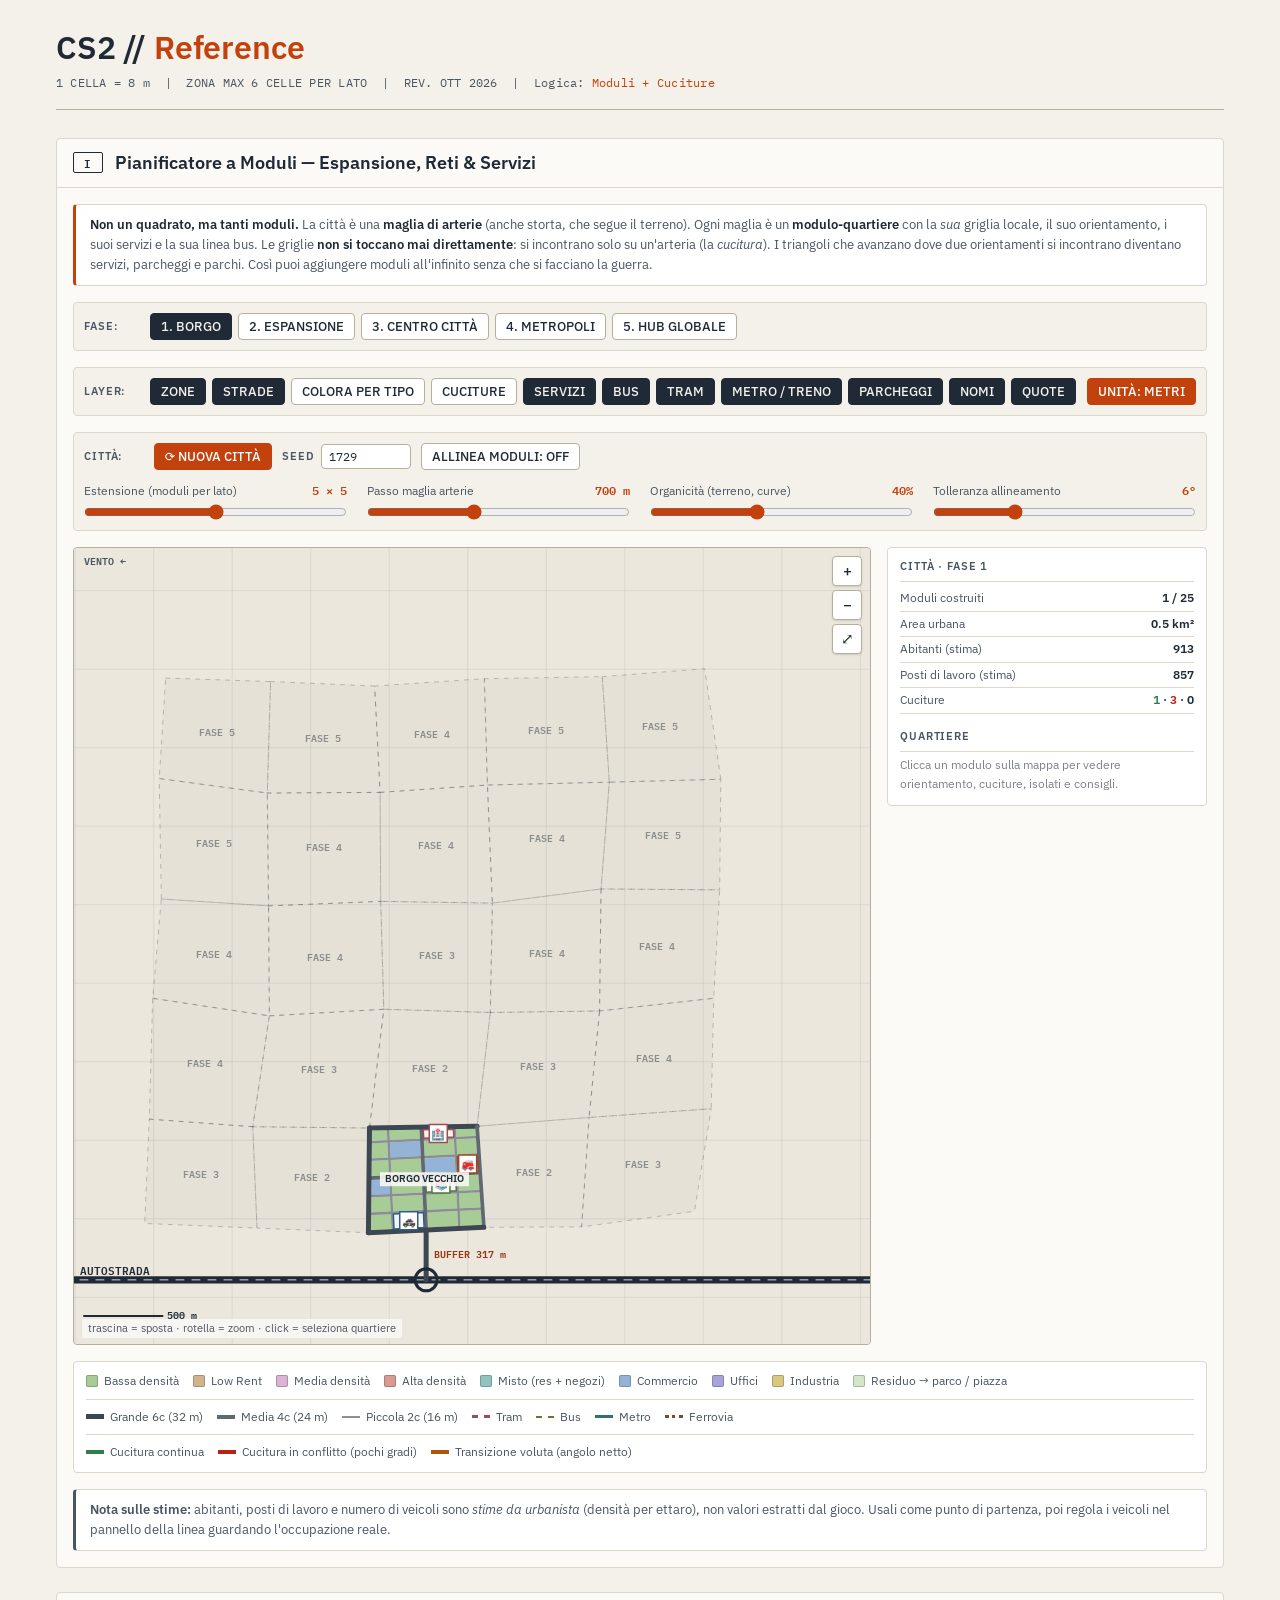
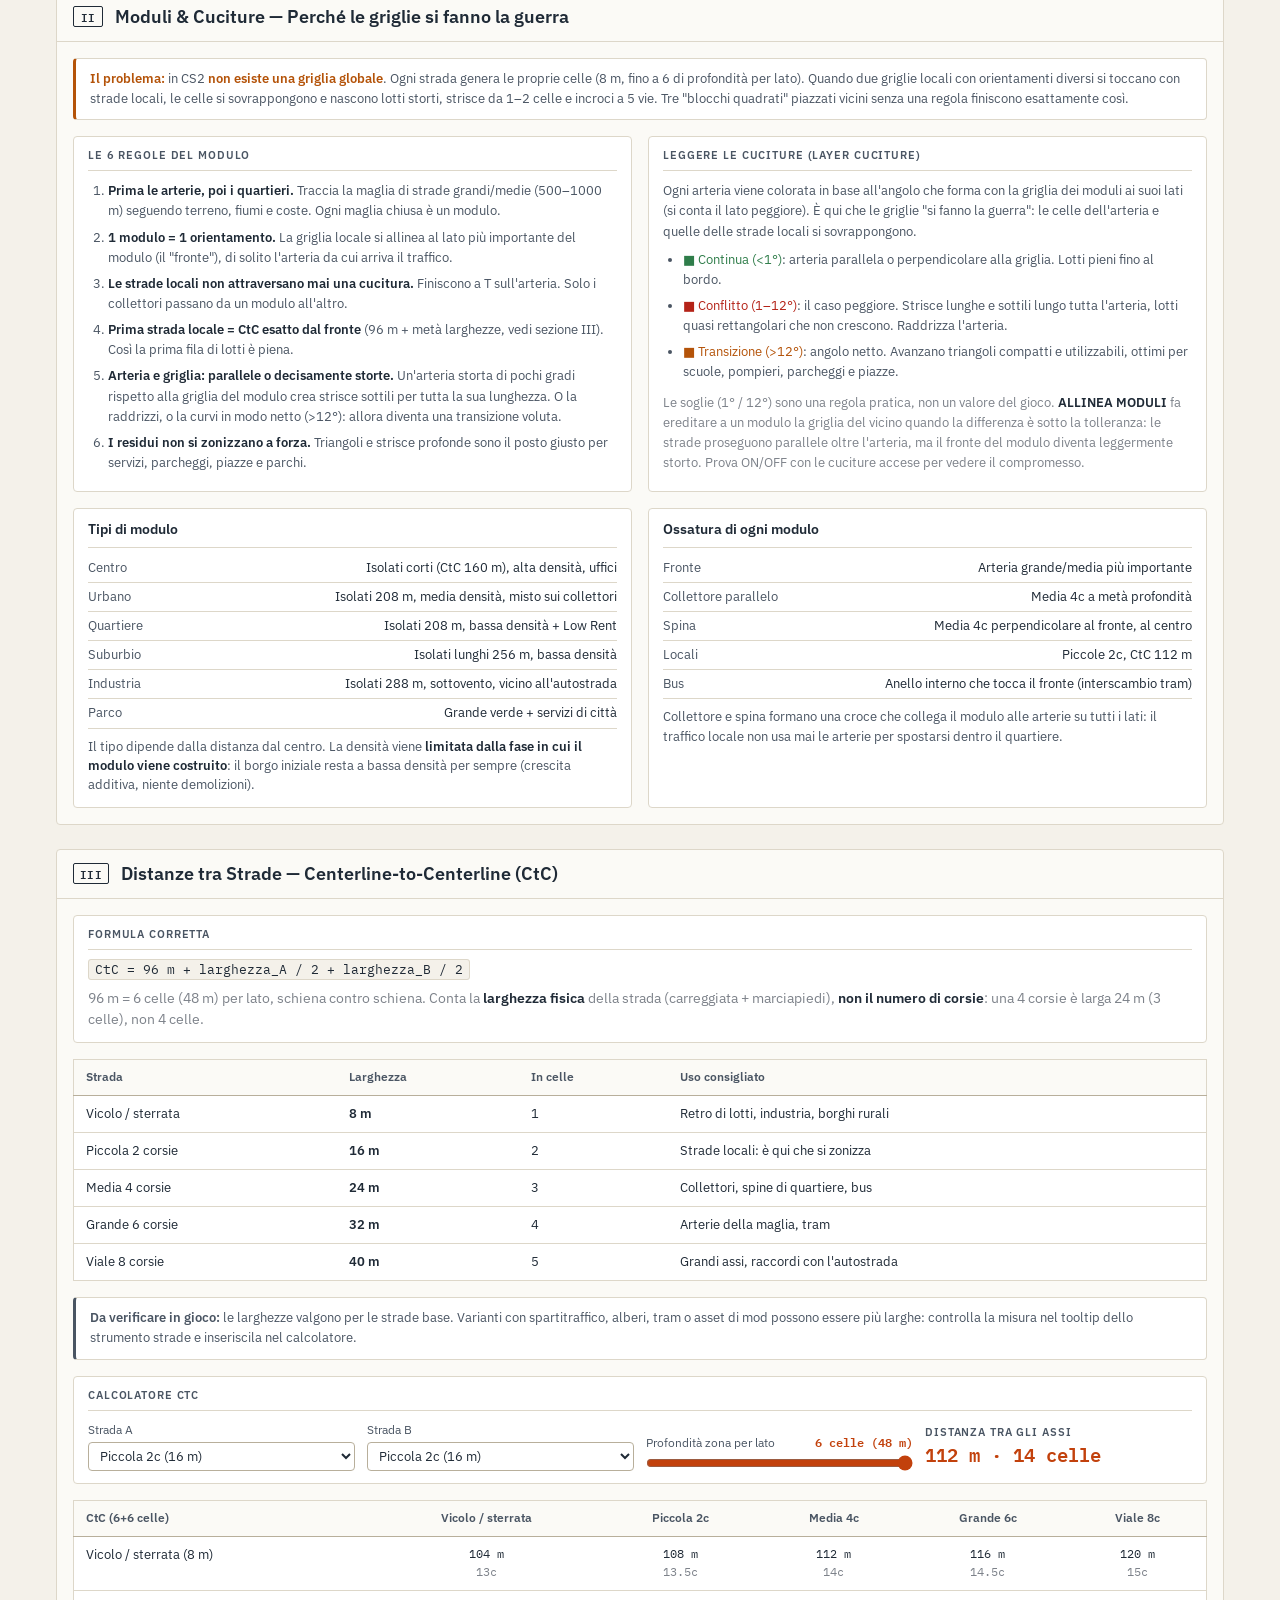
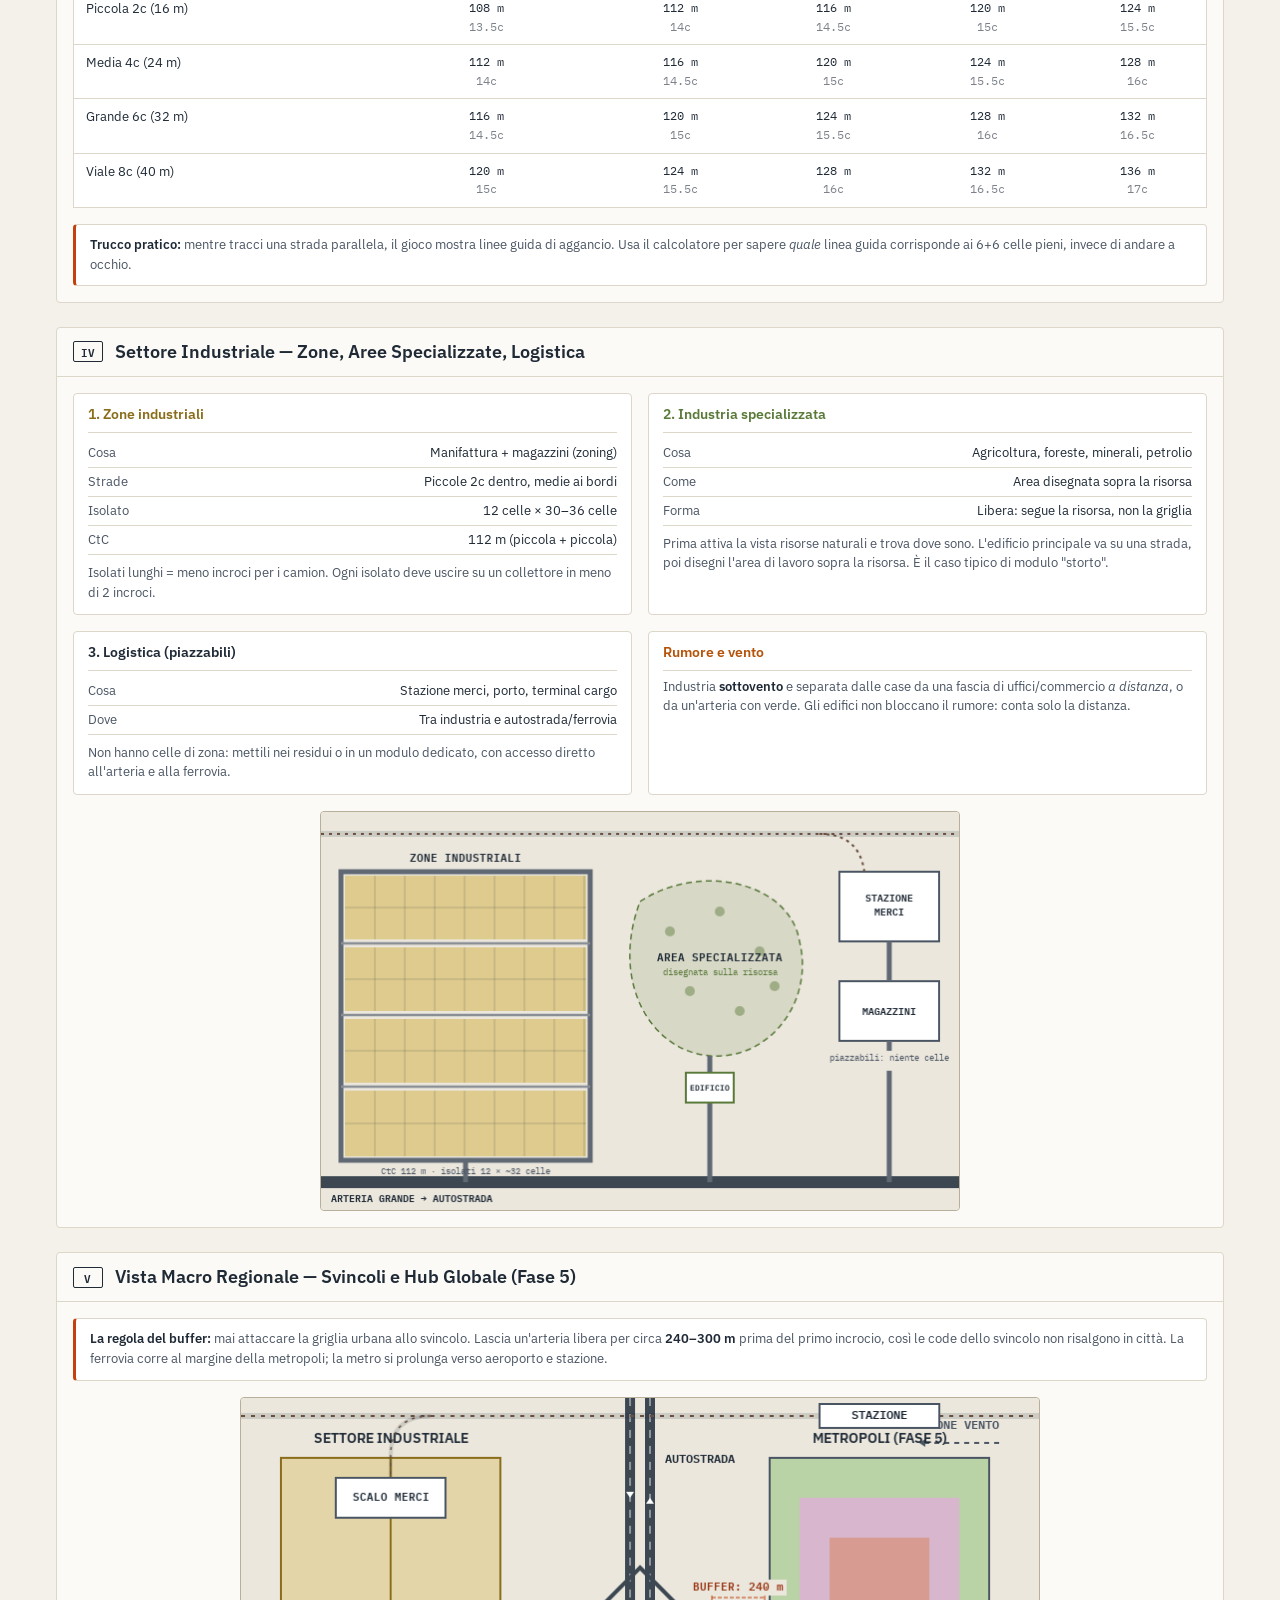
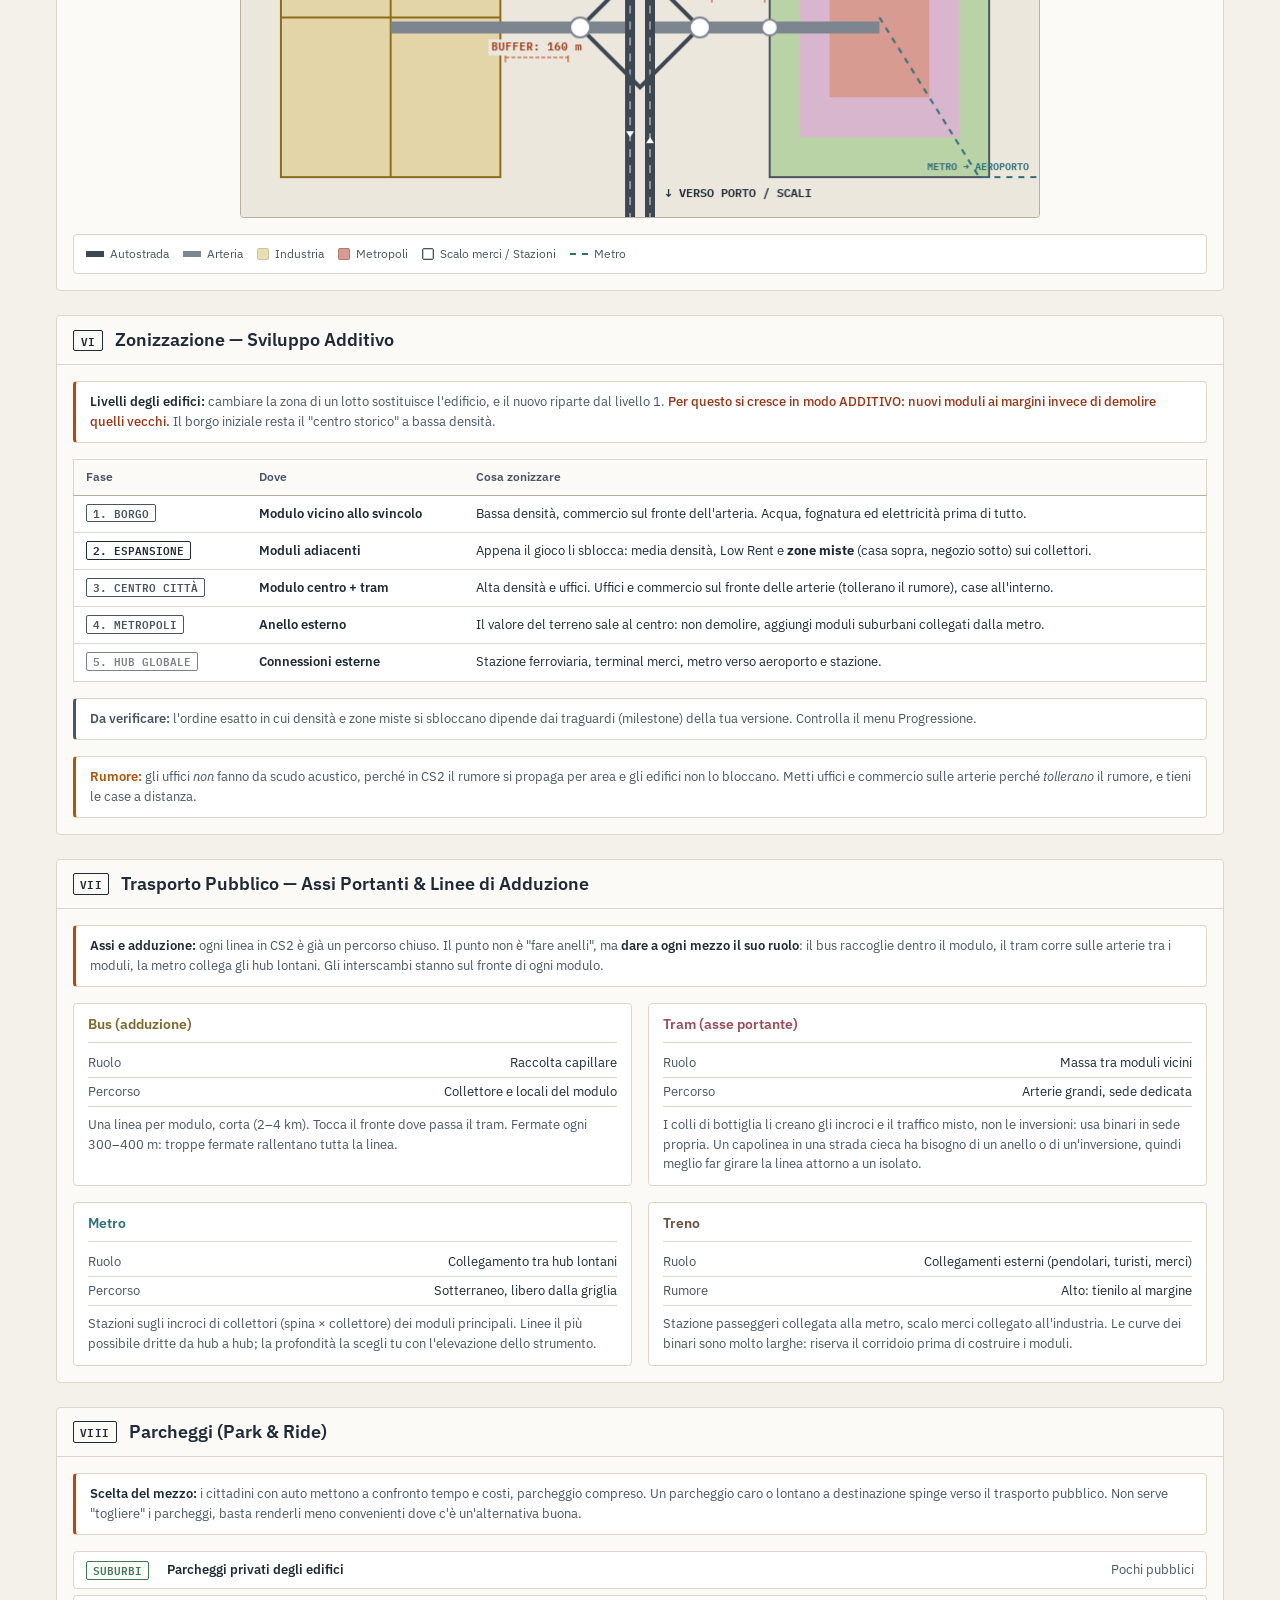
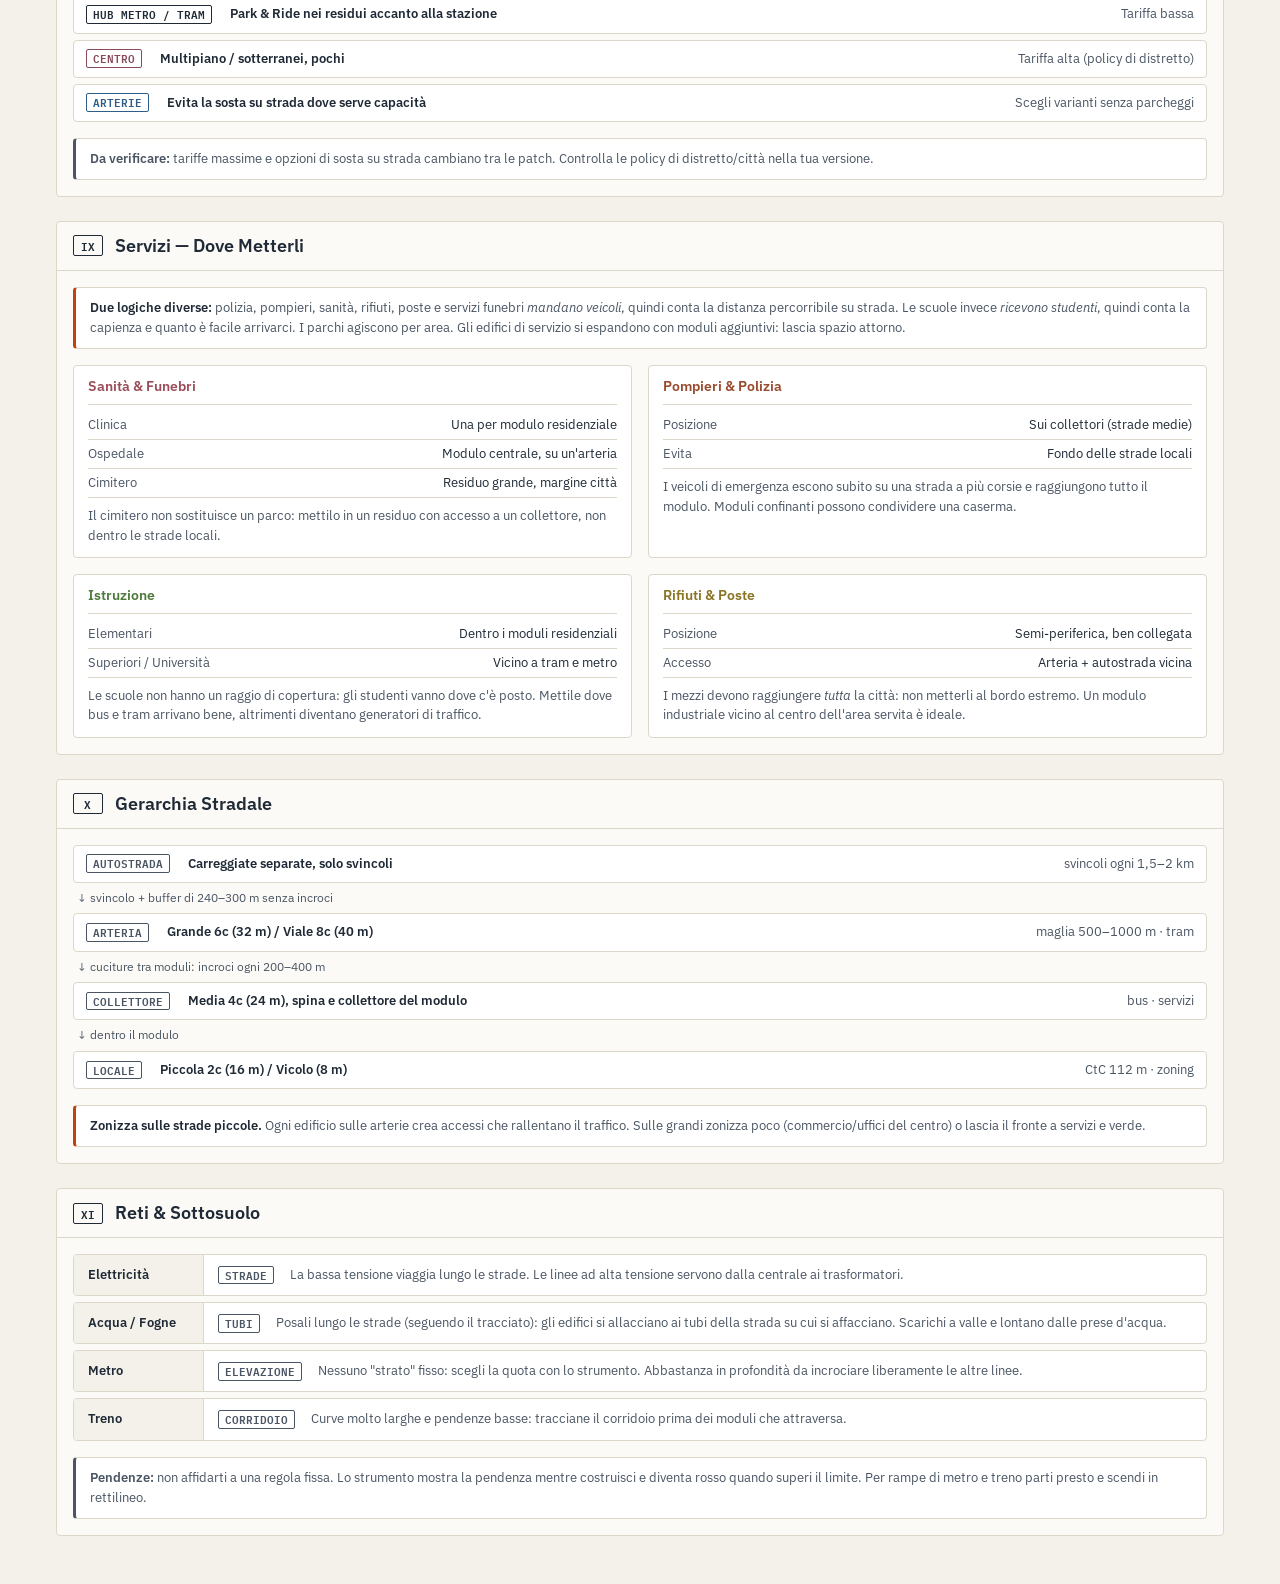
==== commit 87455291: "CS2 reference sheet: technical drawing style" ====
--- a/HTML/CS2/cs2-reference.html
+++ b/HTML/CS2/cs2-reference.html
@@ -4,221 +4,251 @@
 <meta charset="UTF-8">
 <meta name="viewport" content="width=device-width, initial-scale=1.0">
 <title>CS2 Reference Sheet - Dark Engineer</title>
+<link rel="preconnect" href="https://fonts.googleapis.com">
+<link rel="preconnect" href="https://fonts.gstatic.com" crossorigin>
+<link rel="stylesheet" href="https://fonts.googleapis.com/css2?family=IBM+Plex+Mono:wght@400;600&family=IBM+Plex+Sans:wght@400;500;600&display=swap">
 <style>
-  @import url('https://fonts.googleapis.com/css2?family=Cinzel:wght@600;800&family=Space+Mono:ital,wght@0,400;0,700;1,400&display=swap');
-
+  /* Stile "tavola tecnica" (stessi token di planner/css/app.css): carta chiara, inchiostro blu-grigio, un solo accento. */
   :root {
-    --bg: #0a0b0c;
-    --panel: #111214;
-    --border: #2a2d30;
-    --accent: #8b8c89;
-    --accent2: #948b76;
-    --accent3: #a3a8a8;
-    --text: #9a9fa3;
-    --muted: #52585b;
-    --good: #6db36d;
-    --warn: #c8904a;
-    --bad:  #c85050;
-
-    /* Zone (stessi colori usati nel pianificatore) */
-    --zone-com: #34506b;
-    --zone-off: #4a3a5c;
-    --zone-mix: #2f5a5a;
-    --zone-res: #35503a;
-    --zone-lowrent: #5a4630;
-    --zone-med: #563a5a;
-    --zone-high: #5e3434;
-    --zone-ind: #5e4f2a;
-    --zone-park: #1f3326;
-
-    --srv-edu: #5c6b54;
-    --srv-fire: #8c5a45;
-    --srv-pol: #455a6b;
-    --srv-med: #7a6368;
-    --srv-post: #7a7452;
-    --srv-death: #8a8f91;
+    --paper: #f4f1ea;        /* fondo pagina */
+    --sheet: #fbfaf6;        /* pannelli */
+    --field: #ffffff;        /* campi di input */
+    --line: #ddd7c9;         /* bordi leggeri */
+    --line-strong: #b8af9b;  /* bordi dei controlli */
+    --ink: #1f2a36;          /* testo principale */
+    --ink-2: #4a5563;        /* testo secondario */
+    --muted: #7d828a;        /* note */
+    --accent: #c2410c;       /* azioni principali, valori attivi */
+    --accent-ink: #9a3412;
+    --accent-soft: #fbe7da;
+    --bad: #b42318; --warn: #b45309; --good: #2f7d4a;
+    --radius: 4px;
+    --sans: 'IBM Plex Sans', system-ui, -apple-system, 'Segoe UI', sans-serif;
+    --mono: 'IBM Plex Mono', ui-monospace, 'SFMono-Regular', Menlo, monospace;
+
+    /* Zone (tinte chiare, stesse famiglie di colore del gioco) */
+    --zone-com: #93b4d6;
+    --zone-off: #a9a3d9;
+    --zone-mix: #8fc4bd;
+    --zone-res: #a8cc95;
+    --zone-lowrent: #d2b48a;
+    --zone-med: #dcb3d3;
+    --zone-high: #d99a8f;
+    --zone-ind: #dcc77f;
+    --zone-park: #d3e6c6;
+
+    --srv-edu: #4f7a3a;
+    --srv-fire: #9a4a2c;
+    --srv-pol: #2f5d8a;
+    --srv-med: #9b4d5a;
+    --srv-post: #8a7426;
+    --srv-death: #6b7078;
   }
 
   * { box-sizing: border-box; margin: 0; padding: 0; }
 
   body {
-    background-color: var(--bg);
-    background-image: repeating-linear-gradient(45deg, #0d0e10 0px, #0d0e10 2px, var(--bg) 2px, var(--bg) 6px);
-    color: var(--text);
-    font-family: 'Space Mono', monospace;
+    background: var(--paper);
+    color: var(--ink);
+    font-family: var(--sans);
     font-size: 14px;
-    line-height: 1.6;
+    line-height: 1.55;
     padding: 24px 16px;
     max-width: 1200px;
     margin: 0 auto;
-  }
-
-  h1, h2, h3, h4, .section-title { font-family: 'Cinzel', serif; }
+    -webkit-font-smoothing: antialiased;
+  }
+  :focus-visible { outline: 2px solid var(--accent); outline-offset: 1px; }
+
+  h1, h2, h3, h4, .section-title { font-family: var(--sans); }
 
   .header {
-    border-left: 8px solid var(--accent2);
-    border-bottom: 1px solid var(--border);
-    padding: 16px 20px;
-    margin-bottom: 32px;
-    background: linear-gradient(90deg, rgba(148,139,118,0.05) 0%, transparent 100%);
-  }
-  .header h1 { font-size: 2.8rem; font-weight: 800; letter-spacing: 0.1em; color: var(--accent3); text-transform: uppercase; }
-  .header p  { color: var(--accent); font-size: 0.9rem; margin-top: 8px; letter-spacing: 0.05em; }
-  .header span { color: var(--accent2); }
+    border-bottom: 1px solid var(--line-strong);
+    padding: 4px 0 16px;
+    margin-bottom: 28px;
+  }
+  .header h1 { font-size: 2rem; font-weight: 600; line-height: 1.2; letter-spacing: -0.005em; color: var(--ink); }
+  .header p  { color: var(--ink-2); font-family: var(--mono); font-size: 12px; margin-top: 8px; letter-spacing: 0.02em; }
+  .header span { color: var(--accent); }
 
   .section {
-    margin-bottom: 32px;
-    background: var(--panel);
-    border: 1px solid var(--border);
-    border-top: 2px solid var(--accent);
-    box-shadow: 4px 4px 15px rgba(0,0,0,0.6);
+    margin-bottom: 24px;
+    background: var(--sheet);
+    border: 1px solid var(--line);
+    border-radius: var(--radius);
   }
   .section-header {
-    background: #0c0d0f;
-    border-bottom: 1px solid var(--border);
+    border-bottom: 1px solid var(--line);
     padding: 12px 16px;
     display: flex; align-items: center; gap: 12px;
   }
   .section-num {
-    font-family: 'Cinzel', serif; font-size: 1.1rem;
-    color: var(--bg); background: var(--accent);
-    padding: 2px 8px; font-weight: 800;
-  }
-  .section-title { font-size: 1.1rem; font-weight: 600; text-transform: uppercase; letter-spacing: 0.1em; color: var(--accent3); }
+    font-family: var(--mono); font-size: 11px; font-weight: 600; letter-spacing: .04em;
+    color: var(--ink); border: 1.5px solid var(--ink); border-radius: 2px;
+    padding: 1px 6px; min-width: 30px; text-align: center; flex-shrink: 0;
+  }
+  .section-title { font-size: 1.15rem; font-weight: 600; line-height: 1.3; color: var(--ink); }
   .section-body  { padding: 16px; display: flex; flex-direction: column; gap: 16px; }
 
-  table { width: 100%; border-collapse: collapse; font-size: 0.85rem; border: 1px solid var(--border); }
+  table {
+    width: 100%; border-collapse: collapse; font-size: 13px; border: 1px solid var(--line);
+    background: var(--field); font-variant-numeric: tabular-nums;
+  }
   th {
-    font-family: 'Cinzel', serif; font-size: 0.9rem; letter-spacing: 0.1em;
-    color: var(--accent2); text-align: left; padding: 10px 12px;
-    border-bottom: 1px solid var(--border); background: #090a0b;
-  }
-  td { padding: 10px 12px; border-bottom: 1px dashed var(--border); vertical-align: top; }
+    font-size: 12px; font-weight: 600; color: var(--ink-2); text-align: left; padding: 8px 12px;
+    border-bottom: 1px solid var(--line-strong); background: var(--sheet);
+  }
+  td { padding: 8px 12px; border-bottom: 1px solid var(--line); vertical-align: top; }
   tr:last-child td { border-bottom: none; }
-  tr:hover td { background: rgba(255,255,255,0.02); }
-
-  .val { color: var(--accent3); font-weight: bold; }
+  tr:hover td { background: #f7f5ef; }
+
+  .val { color: var(--ink); font-weight: 600; }
   .good { color: var(--good); } .warnc { color: var(--warn); } .badc { color: var(--bad); }
 
-  .tag { display: inline-block; font-size: 0.75rem; padding: 2px 6px; margin-right: 6px; border: 1px solid currentColor; background: #000; }
-  .tag-ok   { color: var(--accent2); }
-  .tag-warn { color: var(--accent); }
+  .tag {
+    display: inline-block; font-family: var(--mono); font-size: 11px; font-weight: 600; line-height: 1.5;
+    padding: 0 6px; margin-right: 6px; border: 1px solid currentColor; border-radius: 2px;
+    background: var(--field); color: var(--ink-2); white-space: nowrap;
+  }
+  .tag-ok   { color: var(--ink-2); }
+  .tag-warn { color: var(--warn); }
 
   .note {
-    font-size: 0.85rem; color: var(--text);
-    padding: 12px 16px; border-left: 3px solid var(--accent2); background: #0c0d0f;
-  }
-  .note strong { color: var(--accent3); font-weight: bold; }
-  .note .ok    { color: var(--accent2); }
-  .note.warn   { border-left-color: #c87050; }
-  .note.warn strong { color: #c87050; }
-  .note.check  { border-left-color: #526b6b; }
-  .note.check strong { color: #7fa0a0; }
-
-  .rule-block { background: #090a0b; border: 1px solid var(--border); padding: 12px 16px; font-size: 0.85rem; }
-  .rule-block .rule-title { font-family: 'Cinzel', serif; font-size: 1rem; color: var(--accent); margin-bottom: 8px; text-transform: uppercase; }
+    font-size: 13px; color: var(--ink-2);
+    padding: 10px 14px; background: var(--field);
+    border: 1px solid var(--line); border-left: 3px solid var(--accent); border-radius: var(--radius);
+  }
+  .note strong { color: var(--ink); font-weight: 600; }
+  .note .ok    { color: var(--accent-ink); font-weight: 500; }
+  .note.warn   { border-left-color: var(--warn); }
+  .note.warn strong { color: var(--warn); }
+  .note.check  { border-left-color: var(--ink-2); }
+  .note.check strong { color: var(--ink-2); }
+
+  .rule-block {
+    background: var(--field); border: 1px solid var(--line); border-radius: var(--radius);
+    padding: 10px 14px 12px; font-size: 13px; color: var(--ink-2);
+  }
+  .rule-block strong { color: var(--ink); font-weight: 600; }
+  .rule-block .rule-title {
+    font-size: 11px; font-weight: 600; text-transform: uppercase; letter-spacing: .08em;
+    color: var(--ink-2); padding-bottom: 6px; margin-bottom: 10px; border-bottom: 1px solid var(--line);
+  }
   .rule-block ol, .rule-block ul { padding-left: 20px; }
   .rule-block li { margin-bottom: 6px; }
 
-  .hierarchy { display: flex; flex-direction: column; gap: 8px; }
+  .hierarchy { display: flex; flex-direction: column; gap: 6px; }
   .h-row {
     display: flex; align-items: center; gap: 12px; flex-wrap: wrap;
-    padding: 10px 12px; border: 1px solid var(--border);
-    background: #0c0d0f; font-size: 0.85rem;
-  }
-  .h-arrow { color: var(--accent); font-size: 0.85rem; margin: 2px 4px; }
-  .h-name  { flex: 1; font-weight: 700; color: var(--accent3); min-width: 160px; }
-  .h-vals  { color: var(--accent2); }
+    padding: 8px 12px; border: 1px solid var(--line); border-radius: var(--radius);
+    background: var(--field); font-size: 13px;
+  }
+  .h-arrow { color: var(--ink-2); font-size: 12px; margin: 0 4px; }
+  .h-name  { flex: 1; font-weight: 600; color: var(--ink); min-width: 160px; }
+  .h-vals  { color: var(--ink-2); font-variant-numeric: tabular-nums; }
 
   .grid-zone { display: grid; grid-template-columns: 1fr 1fr; gap: 16px; }
-  .zone-card { border: 1px solid var(--border); padding: 14px; background: #0c0d0f; }
-  .zone-card-title { font-family: 'Cinzel', serif; font-size: 1.1rem; color: var(--accent3); margin-bottom: 10px; padding-bottom: 6px; border-bottom: 1px solid var(--border); }
-  .zone-card .line { display: flex; justify-content: space-between; gap: 10px; font-size: 0.85rem; padding: 4px 0; color: var(--text); }
-  .zone-card .line span:last-child { color: var(--accent2); text-align: right; }
-  .zone-card .desc { font-size: 0.8rem; color: var(--text); margin-top: 8px; }
+  .zone-card { border: 1px solid var(--line); border-radius: var(--radius); padding: 10px 14px 12px; background: var(--field); }
+  .zone-card-title { font-size: 14px; font-weight: 600; color: var(--ink); margin-bottom: 6px; padding-bottom: 6px; border-bottom: 1px solid var(--line); }
+  .zone-card .line { display: flex; justify-content: space-between; gap: 10px; font-size: 13px; padding: 4px 0; color: var(--ink-2); border-bottom: 1px solid var(--line); }
+  .zone-card .line span:last-child { color: var(--ink); text-align: right; font-variant-numeric: tabular-nums; }
+  .zone-card .desc { font-size: 12.5px; color: var(--ink-2); margin-top: 8px; }
+  .zone-card .desc strong { color: var(--ink); font-weight: 600; }
 
   .underground-grid { display: flex; flex-direction: column; gap: 6px; }
-  .u-layer { display: flex; align-items: stretch; border: 1px solid var(--border); background: #0c0d0f; font-size: 0.85rem; }
-  .u-depth { background: var(--border); color: var(--accent3); padding: 10px 14px; min-width: 130px; display: flex; align-items: center; border-right: 1px solid var(--border); font-weight: bold; }
-  .u-content { flex: 1; padding: 10px 14px; display: flex; align-items: center; gap: 10px; flex-wrap: wrap; }
+  .u-layer { display: flex; align-items: stretch; border: 1px solid var(--line); border-radius: var(--radius); background: var(--field); font-size: 13px; overflow: hidden; }
+  .u-depth { background: var(--paper); color: var(--ink); padding: 10px 14px; min-width: 130px; display: flex; align-items: center; border-right: 1px solid var(--line); font-weight: 600; }
+  .u-content { flex: 1; padding: 10px 14px; display: flex; align-items: center; gap: 10px; flex-wrap: wrap; color: var(--ink-2); }
 
   .control-group {
-    display: flex; gap: 8px; flex-wrap: wrap;
-    align-items: center; background: #090a0b; padding: 10px;
-    border: 1px solid var(--border);
-  }
-  .ctrl-label { font-size: 0.85rem; color: var(--accent3); min-width: 60px; font-weight: bold; }
+    display: flex; gap: 6px; flex-wrap: wrap;
+    align-items: center; background: var(--paper); padding: 10px;
+    border: 1px solid var(--line); border-radius: var(--radius);
+  }
+  .ctrl-label { font-size: 11px; font-weight: 600; text-transform: uppercase; letter-spacing: .08em; color: var(--ink-2); min-width: 60px; }
 
   .btn {
-    font-family: 'Space Mono', monospace; font-size: 0.75rem;
-    padding: 6px 12px; cursor: pointer; background: #0d0e10;
-    border: 1px solid var(--muted); color: var(--muted);
-    text-transform: uppercase; font-weight: bold; transition: all 0.2s;
-  }
-  .btn:hover { border-color: var(--accent3); color: var(--accent3); }
-  .btn.active { background: var(--border); color: var(--accent3) !important; border-color: var(--accent); }
-  .btn.primary { border-color: var(--accent2); color: var(--accent2); }
-
-  .sliders { display: grid; grid-template-columns: repeat(auto-fit, minmax(230px, 1fr)); gap: 10px 20px; }
-  .sl { display: flex; flex-direction: column; gap: 2px; font-size: 0.78rem; }
-  .sl .sl-top { display: flex; justify-content: space-between; color: var(--muted); }
-  .sl .sl-top b { color: var(--accent3); }
-  input[type=range] { width: 100%; -webkit-appearance: none; appearance: none; background: transparent; }
-  input[type=range]::-webkit-slider-thumb { -webkit-appearance: none; height: 18px; width: 8px; background: var(--accent2); cursor: pointer; margin-top: -7px; border: 1px solid #000; }
-  input[type=range]::-webkit-slider-runnable-track { width: 100%; height: 4px; cursor: pointer; background: var(--muted); }
-  input[type=range]::-moz-range-thumb { height: 18px; width: 8px; background: var(--accent2); border: 1px solid #000; border-radius: 0; }
-  input[type=range]::-moz-range-track { height: 4px; background: var(--muted); }
-
-  .seed-box { display: flex; gap: 6px; align-items: center; font-size: 0.78rem; color: var(--muted); }
-  .seed-box input {
-    width: 90px; background: #0d0e10; border: 1px solid var(--muted); color: var(--accent3);
-    font-family: 'Space Mono', monospace; padding: 4px 6px; font-size: 0.8rem;
-  }
-  select {
-    background: #0d0e10; border: 1px solid var(--muted); color: var(--accent3);
-    font-family: 'Space Mono', monospace; padding: 4px 6px; font-size: 0.8rem;
-  }
-
-  .map-wrap { position: relative; width: 100%; border: 1px solid var(--border); box-shadow: 4px 4px 0px rgba(0,0,0,0.5); background: #090a0b; }
+    font-family: var(--sans); font-size: 12.5px; font-weight: 500; line-height: 1.2;
+    padding: 5px 10px; cursor: pointer; border-radius: var(--radius);
+    background: var(--field); border: 1px solid var(--line-strong); color: var(--ink);
+  }
+  .btn:hover { border-color: var(--ink-2); background: #f7f5ef; }
+  .btn.active { background: var(--ink); border-color: var(--ink); color: var(--paper) !important; }
+  .btn.primary { background: var(--accent); border-color: var(--accent); color: #fff; }
+  .btn.primary:hover { background: var(--accent-ink); border-color: var(--accent-ink); }
+
+  .sliders { width: 100%; display: grid; grid-template-columns: repeat(auto-fit, minmax(230px, 1fr)); gap: 10px 20px; }
+  .sl { display: flex; flex-direction: column; gap: 3px; font-size: 12px; color: var(--ink-2); }
+  .sl .sl-top { display: flex; justify-content: space-between; gap: 8px; color: var(--ink-2); }
+  .sl .sl-top b { color: var(--accent); font-weight: 600; font-family: var(--mono); font-size: 11.5px; font-variant-numeric: tabular-nums; white-space: nowrap; }
+  input[type=range] { width: 100%; accent-color: var(--accent); }
+
+  .seed-box { display: flex; gap: 6px; align-items: center; font-size: 11px; font-weight: 600; letter-spacing: .08em; color: var(--ink-2); }
+  .seed-box input, select {
+    background: var(--field); border: 1px solid var(--line-strong); border-radius: var(--radius); color: var(--ink);
+    font-family: var(--sans); font-size: 13px; padding: 4px 7px; font-variant-numeric: tabular-nums;
+  }
+  .seed-box input { width: 90px; font-family: var(--mono); font-size: 12px; letter-spacing: 0; font-weight: 400; }
+  .seed-box input:hover, select:hover { border-color: var(--ink-2); }
+
+  .map-wrap { position: relative; width: 100%; border: 1px solid var(--line-strong); border-radius: var(--radius); overflow: hidden; background: #ebe7dd; }
   .map-wrap canvas { display: block; width: 100%; touch-action: none; cursor: grab; }
   .map-wrap canvas.dragging { cursor: grabbing; }
   .map-tools { position: absolute; top: 8px; right: 8px; display: flex; flex-direction: column; gap: 4px; }
-  .map-tools .btn { padding: 2px 8px; font-size: 0.9rem; background: rgba(13,14,16,0.85); }
-  .map-hint { position: absolute; left: 8px; bottom: 6px; font-size: 0.68rem; color: var(--muted); pointer-events: none; }
+  .map-tools .btn { width: 30px; height: 30px; padding: 0; font-size: 15px; box-shadow: 0 1px 2px rgba(31,42,54,.15); }
+  .map-hint {
+    position: absolute; left: 8px; bottom: 6px; font-size: 11px; color: var(--ink-2); pointer-events: none;
+    background: rgba(251,250,246,.85); padding: 1px 6px; border-radius: 2px;
+  }
 
   .plan-layout { display: grid; grid-template-columns: minmax(0, 1fr) 320px; gap: 16px; align-items: start; }
-  .info-panel { background: #090a0b; border: 1px solid var(--border); padding: 14px; font-size: 0.8rem; display: flex; flex-direction: column; gap: 10px; }
-  .info-panel h4 { font-size: 0.95rem; color: var(--accent3); border-bottom: 1px dashed var(--muted); padding-bottom: 4px; }
-  .kv { display: flex; justify-content: space-between; gap: 8px; border-bottom: 1px dashed var(--border); padding: 3px 0; }
-  .kv span:last-child { color: var(--accent3); font-weight: bold; text-align: right; }
-  .tips { list-style: none; display: flex; flex-direction: column; gap: 6px; }
-  .tips li { padding-left: 12px; border-left: 2px solid var(--muted); }
+  .info-panel {
+    background: var(--field); border: 1px solid var(--line); border-radius: var(--radius);
+    padding: 10px 12px 12px; font-size: 12px; display: flex; flex-direction: column; gap: 14px; color: var(--ink-2);
+  }
+  .info-panel h4 {
+    font-size: 11px; font-weight: 600; text-transform: uppercase; letter-spacing: .08em;
+    color: var(--ink-2); padding-bottom: 6px; margin-bottom: 4px; border-bottom: 1px solid var(--line);
+  }
+  .kv { display: flex; justify-content: space-between; gap: 8px; border-bottom: 1px solid var(--line); padding: 3px 0; font-size: 12px; color: var(--ink-2); }
+  .kv span:last-child { color: var(--ink); font-weight: 600; text-align: right; font-variant-numeric: tabular-nums; }
+  .tips { list-style: none; display: flex; flex-direction: column; gap: 6px; font-size: 12px; color: var(--ink); }
+  .tips li { padding-left: 8px; border-left: 3px solid var(--line-strong); }
   .tips li.t-bad { border-left-color: var(--bad); }
   .tips li.t-warn { border-left-color: var(--warn); }
   .tips li.t-good { border-left-color: var(--good); }
 
-  .legend { display: flex; flex-wrap: wrap; gap: 4px 14px; font-size: 0.75rem; background: #0c0d0f; padding: 12px; border: 1px solid var(--border); }
-  .legend-item { display: flex; align-items: center; gap: 6px; color: #999; }
-  .legend-sep { width: 100%; height: 2px; }
-  .sw { width: 12px; height: 12px; display: inline-block; }
+  .legend {
+    display: flex; flex-wrap: wrap; gap: 4px 14px; font-size: 12px; background: var(--field); padding: 10px 12px;
+    border: 1px solid var(--line); border-radius: var(--radius);
+  }
+  .legend-item { display: flex; align-items: center; gap: 6px; color: var(--ink-2); }
+  .legend-sep { width: 100%; height: 1px; background: var(--line); margin: 4px 0; }
+  .sw { width: 12px; height: 12px; display: inline-block; border-radius: 2px; box-shadow: inset 0 0 0 1px rgba(31,42,54,.25); }
   .sw-line { width: 18px; display: inline-block; }
 
   .calc-grid { display: grid; grid-template-columns: repeat(auto-fit, minmax(200px, 1fr)); gap: 12px; align-items: end; }
-  .calc-out { font-size: 1.2rem; color: var(--accent3); font-weight: bold; }
+  .calc-out { font-family: var(--mono); font-size: 1.2rem; color: var(--accent); font-weight: 600; font-variant-numeric: tabular-nums; }
 
   .ctc-table td, .ctc-table th { text-align: center; }
   .ctc-table td:first-child, .ctc-table th:first-child { text-align: left; }
-
-  code { color: var(--accent3); }
+  .ctc-table td:not(:first-child) { font-family: var(--mono); font-size: 12px; }
+
+  code {
+    font-family: var(--mono); color: var(--ink); background: var(--paper);
+    border: 1px solid var(--line); border-radius: 3px; padding: 1px 6px;
+  }
 
   @media (max-width: 900px) { .plan-layout { grid-template-columns: 1fr; } }
   @media (max-width: 600px) {
     .grid-zone { grid-template-columns: 1fr; }
-    .header h1 { font-size: 1.9rem; }
-    th, td { padding: 6px; font-size: 0.75rem; }
-    th { font-size: 0.75rem; letter-spacing: 0.04em; }
+    .header h1 { font-size: 1.6rem; }
+    th, td { padding: 6px; font-size: 12px; }
+    th { font-size: 11.5px; }
     table { word-break: break-word; }
-    body { padding: 16px 12px; }
+    body { padding: 16px; }
+    .section-header { padding: 10px 12px; }
+    .section-body { padding: 12px; }
   }
 </style>
 </head>
@@ -235,35 +265,20 @@
 <div class="section">
   <div class="section-header">
     <span class="section-num">I</span>
-    <span class="section-title">Pianificatore a Moduli — Crescita Infinita, Reti &amp; Servizi</span>
+    <span class="section-title">Pianificatore a Moduli — Espansione, Reti &amp; Servizi</span>
   </div>
   <div class="section-body">
     <div class="note">
-      <strong>Una città che non finisce.</strong> La città cresce <strong>un modulo alla volta</strong> su una maglia di arterie senza bordi, che segue il terreno: fiume, rilievi, corridoio autostradale. Ogni modulo-quartiere ha la <em>sua</em> griglia locale, il suo orientamento, i suoi servizi e la sua linea bus. I moduli si incontrano solo sulle arterie (le <em>cuciture</em>). Quando un quartiere nasce a più di 4 moduli da ogni centro esistente diventa un <strong>centro secondario</strong>, con il suo anello tram e la sua metro: la città diventa <strong>policentrica</strong> invece di copiarsi. Usa <strong>+1 MODULO</strong> per far scegliere al pianificatore, oppure <strong>clicca un riquadro tratteggiato</strong> per costruire dove vuoi tu.
+      <strong>Non un quadrato, ma tanti moduli.</strong> La città è una <strong>maglia di arterie</strong> (anche storta, che segue il terreno). Ogni maglia è un <strong>modulo-quartiere</strong> con la <em>sua</em> griglia locale, il suo orientamento, i suoi servizi e la sua linea bus. Le griglie <strong>non si toccano mai direttamente</strong>: si incontrano solo su un'arteria (la <em>cucitura</em>). I triangoli che avanzano dove due orientamenti si incontrano diventano servizi, parcheggi e parchi. Così puoi aggiungere moduli all'infinito senza che si facciano la guerra.
     </div>
 
     <div class="control-group">
-      <span class="ctrl-label">Crescita:</span>
-      <button class="btn primary" data-grow="1">+1 MODULO</button>
-      <button class="btn primary" data-grow="5">+5</button>
-      <button class="btn primary" data-grow="10">+10</button>
-      <button class="btn" id="btn-undo" title="Annulla l'ultimo modulo">↶ ANNULLA</button>
-      <label class="seed-box">TIPO
-        <select id="typeSel">
-          <option value="auto">AUTO (consigliato)</option>
-          <option value="centro">Centro</option>
-          <option value="urbano">Urbano</option>
-          <option value="quartiere">Quartiere</option>
-          <option value="suburbio">Suburbio</option>
-          <option value="industria">Industria</option>
-          <option value="parco">Parco</option>
-        </select>
-      </label>
-      <span id="phaseBadge" style="margin-left:auto; font-size:0.8rem; color:var(--accent2);"></span>
-    </div>
-
-    <div class="control-group">
-      <label class="sl" style="flex:1; min-width:220px;"><span class="sl-top">Storia della città <b id="v-hist"></b></span><input type="range" id="sl-hist" min="1" max="1" step="1" value="1"></label>
+      <span class="ctrl-label">Fase:</span>
+      <button class="btn" data-phase="1">1. BORGO</button>
+      <button class="btn" data-phase="2">2. ESPANSIONE</button>
+      <button class="btn" data-phase="3">3. CENTRO CITTÀ</button>
+      <button class="btn" data-phase="4">4. METROPOLI</button>
+      <button class="btn" data-phase="5">5. HUB GLOBALE</button>
     </div>
 
     <div class="control-group">
@@ -279,19 +294,18 @@
       <button class="btn active" data-layer="park">PARCHEGGI</button>
       <button class="btn active" data-layer="labels">NOMI</button>
       <button class="btn active" data-layer="dims">QUOTE</button>
-      <button class="btn active" data-layer="frontier">ESPANSIONI</button>
       <button class="btn primary" id="btn-unit" style="margin-left:auto;">UNITÀ: METRI</button>
     </div>
 
     <div class="control-group" style="flex-direction:column; align-items:stretch; gap:12px;">
       <div style="display:flex; gap:10px; flex-wrap:wrap; align-items:center;">
-        <span class="ctrl-label">Terreno:</span>
-        <button class="btn primary" id="btn-new" title="Nuovo terreno e nuova città">⟳ NUOVA CITTÀ</button>
+        <span class="ctrl-label">Città:</span>
+        <button class="btn primary" id="btn-new">⟳ NUOVA CITTÀ</button>
         <span class="seed-box">SEED <input type="number" id="seedInput" value="1729"></span>
-        <button class="btn active" id="btn-river">FIUME: ON</button>
         <button class="btn" id="btn-align" title="Se due moduli vicini hanno quasi lo stesso orientamento, il secondo eredita la griglia del primo (continuità tra quartieri, ma il fronte non è più parallelo)">ALLINEA MODULI: OFF</button>
       </div>
       <div class="sliders">
+        <label class="sl"><span class="sl-top">Estensione (moduli per lato) <b id="v-n"></b></span><input type="range" id="sl-n" min="3" max="7" step="1" value="5"></label>
         <label class="sl"><span class="sl-top">Passo maglia arterie <b id="v-S"></b></span><input type="range" id="sl-S" min="500" max="1000" step="25" value="700"></label>
         <label class="sl"><span class="sl-top">Organicità (terreno, curve) <b id="v-org"></b></span><input type="range" id="sl-org" min="0" max="100" step="5" value="40"></label>
         <label class="sl"><span class="sl-top">Tolleranza allineamento <b id="v-tol"></b></span><input type="range" id="sl-tol" min="0" max="20" step="1" value="6"></label>
@@ -307,7 +321,7 @@
             <button class="btn" id="z-out" title="Zoom −">−</button>
             <button class="btn" id="z-fit" title="Inquadra tutto">⤢</button>
           </div>
-          <div class="map-hint">trascina = sposta · rotella = zoom · click = seleziona · click su ▢ tratteggiato = costruisci</div>
+          <div class="map-hint">trascina = sposta · rotella = zoom · click = seleziona quartiere</div>
         </div>
       </div>
       <div class="info-panel">
@@ -327,13 +341,13 @@
       <div class="legend-item"><span class="sw" style="background:var(--zone-ind)"></span>Industria</div>
       <div class="legend-item"><span class="sw" style="background:var(--zone-park)"></span>Residuo → parco / piazza</div>
       <div class="legend-sep"></div>
-      <div class="legend-item"><span class="sw-line" style="height:5px;background:#3a3f44"></span>Grande 6c (32 m)</div>
-      <div class="legend-item"><span class="sw-line" style="height:4px;background:#2c3034"></span>Media 4c (24 m)</div>
-      <div class="legend-item"><span class="sw-line" style="height:2px;background:#24272a"></span>Piccola 2c (16 m)</div>
-      <div class="legend-item"><span class="sw-line" style="height:3px;border-top:3px dashed #7a6368"></span>Tram</div>
-      <div class="legend-item"><span class="sw-line" style="height:2px;border-top:2px dashed #948b76"></span>Bus</div>
-      <div class="legend-item"><span class="sw-line" style="height:3px;background:#526b6b"></span>Metro</div>
-      <div class="legend-item"><span class="sw-line" style="height:3px;border-top:3px dotted #8a7366"></span>Ferrovia</div>
+      <div class="legend-item"><span class="sw-line" style="height:5px;background:#3d4752"></span>Grande 6c (32 m)</div>
+      <div class="legend-item"><span class="sw-line" style="height:4px;background:#5f6873"></span>Media 4c (24 m)</div>
+      <div class="legend-item"><span class="sw-line" style="height:2px;background:#8a8f96"></span>Piccola 2c (16 m)</div>
+      <div class="legend-item"><span class="sw-line" style="height:3px;border-top:3px dashed #9b4d5a"></span>Tram</div>
+      <div class="legend-item"><span class="sw-line" style="height:2px;border-top:2px dashed #7a6a2e"></span>Bus</div>
+      <div class="legend-item"><span class="sw-line" style="height:3px;background:#2e6f7a"></span>Metro</div>
+      <div class="legend-item"><span class="sw-line" style="height:3px;border-top:3px dotted #6b4f3f"></span>Ferrovia</div>
       <div class="legend-sep"></div>
       <div class="legend-item"><span class="sw-line" style="height:4px;background:var(--good)"></span>Cucitura continua</div>
       <div class="legend-item"><span class="sw-line" style="height:4px;background:var(--bad)"></span>Cucitura in conflitto (pochi gradi)</div>
@@ -369,7 +383,6 @@
           <li><strong>Prima strada locale = CtC esatto dal fronte</strong> (96 m + metà larghezze, vedi sezione III). Così la prima fila di lotti è piena.</li>
           <li><strong>Arteria e griglia: parallele o decisamente storte.</strong> Un'arteria storta di pochi gradi rispetto alla griglia del modulo crea strisce sottili per tutta la sua lunghezza. O la raddrizzi, o la curvi in modo netto (&gt;12°): allora diventa una transizione voluta.</li>
           <li><strong>I residui non si zonizzano a forza.</strong> Triangoli e strisce profonde sono il posto giusto per servizi, parcheggi, piazze e parchi.</li>
-          <li><strong>Non copiare la città: fai un altro centro.</strong> Oltre i 4 moduli di distanza dal centro, il quartiere successivo diventa un centro secondario con tram, ospedale e metro propri. La città cresce per poli collegati, non per copie identiche o per un unico centro che soffoca.</li>
         </ol>
       </div>
       <div class="rule-block">
@@ -388,13 +401,12 @@
       <div class="zone-card">
         <div class="zone-card-title">Tipi di modulo</div>
         <div class="line"><span>Centro</span><span>Isolati corti (CtC 160 m), alta densità, uffici</span></div>
-        <div class="line"><span>Centro secondario</span><span>Come il centro, nasce lontano dai poli esistenti</span></div>
         <div class="line"><span>Urbano</span><span>Isolati 208 m, media densità, misto sui collettori</span></div>
         <div class="line"><span>Quartiere</span><span>Isolati 208 m, bassa densità + Low Rent</span></div>
         <div class="line"><span>Suburbio</span><span>Isolati lunghi 256 m, bassa densità</span></div>
         <div class="line"><span>Industria</span><span>Isolati 288 m, sottovento, vicino all'autostrada</span></div>
         <div class="line"><span>Parco</span><span>Grande verde + servizi di città</span></div>
-        <div class="desc">Il tipo dipende dalla distanza dal centro <em>più vicino</em> nel momento in cui il modulo viene costruito; la densità è limitata dalla fase di quel momento. Il borgo iniziale resta a bassa densità per sempre (crescita additiva, niente demolizioni). L'industria resta intorno al 14% dei moduli, a ovest (sottovento).</div>
+        <div class="desc">Il tipo dipende dalla distanza dal centro. La densità viene <strong>limitata dalla fase in cui il modulo viene costruito</strong>: il borgo iniziale resta a bassa densità per sempre (crescita additiva, niente demolizioni).</div>
       </div>
       <div class="zone-card">
         <div class="zone-card-title">Ossatura di ogni modulo</div>
@@ -420,7 +432,7 @@
   <div class="section-body">
     <div class="rule-block">
       <div class="rule-title">Formula corretta</div>
-      <code style="font-size:0.95rem;">CtC = 96 m + larghezza_A / 2 + larghezza_B / 2</code>
+      <code style="font-size:13px;">CtC = 96 m + larghezza_A / 2 + larghezza_B / 2</code>
       <div style="color:var(--muted); font-size:0.85rem; margin-top:8px;">
         96 m = 6 celle (48 m) per lato, schiena contro schiena. Conta la <strong>larghezza fisica</strong> della strada (carreggiata + marciapiedi), <strong>non il numero di corsie</strong>: una 4 corsie è larga 24 m (3 celle), non 4 celle.
       </div>
@@ -450,7 +462,7 @@
         <label class="sl"><span class="sl-top">Profondità zona per lato <b id="ctcDepthV"></b></span>
           <input type="range" id="ctcDepth" min="1" max="6" step="1" value="6">
         </label>
-        <div><div style="font-size:0.75rem;color:var(--muted);">DISTANZA TRA GLI ASSI</div><div class="calc-out" id="ctcOut"></div></div>
+        <div><div style="font-size:11px;font-weight:600;letter-spacing:.08em;color:var(--ink-2);">DISTANZA TRA GLI ASSI</div><div class="calc-out" id="ctcOut"></div></div>
       </div>
     </div>
 
@@ -472,7 +484,7 @@
   <div class="section-body">
     <div class="grid-zone">
       <div class="zone-card">
-        <div class="zone-card-title" style="color:#a8956a">1. Zone industriali</div>
+        <div class="zone-card-title" style="color:#8a6d1a">1. Zone industriali</div>
         <div class="line"><span>Cosa</span><span>Manifattura + magazzini (zoning)</span></div>
         <div class="line"><span>Strade</span><span>Piccole 2c dentro, medie ai bordi</span></div>
         <div class="line"><span>Isolato</span><span>12 celle × 30–36 celle</span></div>
@@ -480,14 +492,14 @@
         <div class="desc">Isolati lunghi = meno incroci per i camion. Ogni isolato deve uscire su un collettore in meno di 2 incroci.</div>
       </div>
       <div class="zone-card">
-        <div class="zone-card-title" style="color:#7d9a6a">2. Industria specializzata</div>
+        <div class="zone-card-title" style="color:#5a7a3a">2. Industria specializzata</div>
         <div class="line"><span>Cosa</span><span>Agricoltura, foreste, minerali, petrolio</span></div>
         <div class="line"><span>Come</span><span>Area disegnata sopra la risorsa</span></div>
         <div class="line"><span>Forma</span><span>Libera: segue la risorsa, non la griglia</span></div>
         <div class="desc">Prima attiva la vista risorse naturali e trova dove sono. L'edificio principale va su una strada, poi disegni l'area di lavoro sopra la risorsa. È il caso tipico di modulo "storto".</div>
       </div>
       <div class="zone-card">
-        <div class="zone-card-title" style="color:var(--accent3)">3. Logistica (piazzabili)</div>
+        <div class="zone-card-title" style="color:var(--ink)">3. Logistica (piazzabili)</div>
         <div class="line"><span>Cosa</span><span>Stazione merci, porto, terminal cargo</span></div>
         <div class="line"><span>Dove</span><span>Tra industria e autostrada/ferrovia</span></div>
         <div class="desc">Non hanno celle di zona: mettili nei residui o in un modulo dedicato, con accesso diretto all'arteria e alla ferrovia.</div>
@@ -520,12 +532,12 @@
       <canvas id="macroMap" width="800" height="420" style="cursor:default;"></canvas>
     </div>
     <div class="legend">
-      <div class="legend-item"><span class="sw-line" style="height:6px;background:#2a3138;"></span>Autostrada</div>
-      <div class="legend-item"><span class="sw-line" style="height:6px;background:#2f3336;"></span>Arteria</div>
+      <div class="legend-item"><span class="sw-line" style="height:6px;background:#3d4752;"></span>Autostrada</div>
+      <div class="legend-item"><span class="sw-line" style="height:6px;background:#7d8590;"></span>Arteria</div>
       <div class="legend-item"><span class="sw" style="background:var(--zone-ind);opacity:0.6;"></span>Industria</div>
-      <div class="legend-item"><span class="sw" style="background:#3b2929;"></span>Metropoli</div>
-      <div class="legend-item"><span class="sw" style="background:#17181a;border:1px solid #3d3835;"></span>Scalo merci / Stazioni</div>
-      <div class="legend-item"><span class="sw-line" style="height:2px;border-top:2px dashed #526b6b;"></span>Metro</div>
+      <div class="legend-item"><span class="sw" style="background:#d99a8f;"></span>Metropoli</div>
+      <div class="legend-item"><span class="sw" style="background:#ffffff;border:1px solid #4a5563;"></span>Scalo merci / Stazioni</div>
+      <div class="legend-item"><span class="sw-line" style="height:2px;border-top:2px dashed #2e6f7a;"></span>Metro</div>
     </div>
   </div>
 </div>
@@ -545,11 +557,10 @@
     <table>
       <tr><th>Fase</th><th>Dove</th><th>Cosa zonizzare</th></tr>
       <tr><td><span class="tag tag-ok">1. BORGO</span></td><td class="val">Modulo vicino allo svincolo</td><td>Bassa densità, commercio sul fronte dell'arteria. Acqua, fognatura ed elettricità prima di tutto.</td></tr>
-      <tr><td><span class="tag" style="color:var(--accent3);">2. ESPANSIONE</span></td><td class="val">Moduli adiacenti</td><td>Appena il gioco li sblocca: media densità, Low Rent e <strong>zone miste</strong> (casa sopra, negozio sotto) sui collettori.</td></tr>
-      <tr><td><span class="tag" style="color:var(--accent2);">3. CENTRO CITTÀ</span></td><td class="val">Modulo centro + tram</td><td>Alta densità e uffici. Uffici e commercio sul fronte delle arterie (tollerano il rumore), case all'interno.</td></tr>
-      <tr><td><span class="tag" style="color:var(--accent);">4. METROPOLI</span></td><td class="val">Anello esterno</td><td>Il valore del terreno sale al centro: non demolire, aggiungi moduli suburbani collegati dalla metro.</td></tr>
-      <tr><td><span class="tag" style="color:var(--muted);">5. HUB GLOBALE</span></td><td class="val">Connessioni esterne</td><td>Stazione ferroviaria, terminal merci, metro verso aeroporto e stazione. Il corridoio ferroviario si fissa ora: la città potrà scavalcarlo, ma non spostarlo.</td></tr>
-      <tr><td><span class="tag" style="color:#6f9090;">6. REGIONE</span></td><td class="val">Nuovi poli</td><td>Niente più "fine": ogni nuova espansione lontana genera un <strong>centro secondario</strong>, collegato al principale dalla metro. Oltre l'autostrada e il fiume si passa solo da svincoli e ponti.</td></tr>
+      <tr><td><span class="tag" style="color:var(--ink);">2. ESPANSIONE</span></td><td class="val">Moduli adiacenti</td><td>Appena il gioco li sblocca: media densità, Low Rent e <strong>zone miste</strong> (casa sopra, negozio sotto) sui collettori.</td></tr>
+      <tr><td><span class="tag" style="color:var(--ink-2);">3. CENTRO CITTÀ</span></td><td class="val">Modulo centro + tram</td><td>Alta densità e uffici. Uffici e commercio sul fronte delle arterie (tollerano il rumore), case all'interno.</td></tr>
+      <tr><td><span class="tag" style="color:var(--ink-2);">4. METROPOLI</span></td><td class="val">Anello esterno</td><td>Il valore del terreno sale al centro: non demolire, aggiungi moduli suburbani collegati dalla metro.</td></tr>
+      <tr><td><span class="tag" style="color:var(--muted);">5. HUB GLOBALE</span></td><td class="val">Connessioni esterne</td><td>Stazione ferroviaria, terminal merci, metro verso aeroporto e stazione.</td></tr>
     </table>
     <div class="note check">
       <strong>Da verificare:</strong> l'ordine esatto in cui densità e zone miste si sbloccano dipende dai traguardi (milestone) della tua versione. Controlla il menu Progressione.
@@ -574,7 +585,7 @@
     </div>
     <div class="grid-zone">
       <div class="zone-card">
-        <div class="zone-card-title" style="color:var(--accent2)">Bus (adduzione)</div>
+        <div class="zone-card-title" style="color:#7a6a2e">Bus (adduzione)</div>
         <div class="line"><span>Ruolo</span><span>Raccolta capillare</span></div>
         <div class="line"><span>Percorso</span><span>Collettore e locali del modulo</span></div>
         <div class="desc">Una linea per modulo, corta (2–4 km). Tocca il fronte dove passa il tram. Fermate ogni 300–400 m: troppe fermate rallentano tutta la linea.</div>
@@ -586,13 +597,13 @@
         <div class="desc">I colli di bottiglia li creano gli incroci e il traffico misto, non le inversioni: usa binari in sede propria. Un capolinea in una strada cieca ha bisogno di un anello o di un'inversione, quindi meglio far girare la linea attorno a un isolato.</div>
       </div>
       <div class="zone-card">
-        <div class="zone-card-title" style="color:#6f9090">Metro</div>
+        <div class="zone-card-title" style="color:#2e6f7a">Metro</div>
         <div class="line"><span>Ruolo</span><span>Collegamento tra hub lontani</span></div>
         <div class="line"><span>Percorso</span><span>Sotterraneo, libero dalla griglia</span></div>
         <div class="desc">Stazioni sugli incroci di collettori (spina × collettore) dei moduli principali. Linee il più possibile dritte da hub a hub; la profondità la scegli tu con l'elevazione dello strumento.</div>
       </div>
       <div class="zone-card">
-        <div class="zone-card-title" style="color:#8a7366">Treno</div>
+        <div class="zone-card-title" style="color:#6b4f3f">Treno</div>
         <div class="line"><span>Ruolo</span><span>Collegamenti esterni (pendolari, turisti, merci)</span></div>
         <div class="line"><span>Rumore</span><span>Alto: tienilo al margine</span></div>
         <div class="desc">Stazione passeggeri collegata alla metro, scalo merci collegato all'industria. Le curve dei binari sono molto larghe: riserva il corridoio prima di costruire i moduli.</div>
@@ -614,10 +625,10 @@
       <strong>Scelta del mezzo:</strong> i cittadini con auto mettono a confronto tempo e costi, parcheggio compreso. Un parcheggio caro o lontano a destinazione spinge verso il trasporto pubblico. Non serve "togliere" i parcheggi, basta renderli meno convenienti dove c'è un'alternativa buona.
     </div>
     <div class="hierarchy">
-      <div class="h-row"><span class="tag" style="color:#6b8f6b;">SUBURBI</span><span class="h-name">Parcheggi privati degli edifici</span><span class="h-vals">Pochi pubblici</span></div>
-      <div class="h-row"><span class="tag" style="color:var(--accent3);">HUB METRO / TRAM</span><span class="h-name">Park &amp; Ride nei residui accanto alla stazione</span><span class="h-vals">Tariffa bassa</span></div>
-      <div class="h-row"><span class="tag" style="color:#a86b6b;">CENTRO</span><span class="h-name">Multipiano / sotterranei, pochi</span><span class="h-vals">Tariffa alta (policy di distretto)</span></div>
-      <div class="h-row"><span class="tag" style="color:#6b8aa8;">ARTERIE</span><span class="h-name">Evita la sosta su strada dove serve capacità</span><span class="h-vals">Scegli varianti senza parcheggi</span></div>
+      <div class="h-row"><span class="tag" style="color:#3f7a4f;">SUBURBI</span><span class="h-name">Parcheggi privati degli edifici</span><span class="h-vals">Pochi pubblici</span></div>
+      <div class="h-row"><span class="tag" style="color:var(--ink);">HUB METRO / TRAM</span><span class="h-name">Park &amp; Ride nei residui accanto alla stazione</span><span class="h-vals">Tariffa bassa</span></div>
+      <div class="h-row"><span class="tag" style="color:#8a4a5a;">CENTRO</span><span class="h-name">Multipiano / sotterranei, pochi</span><span class="h-vals">Tariffa alta (policy di distretto)</span></div>
+      <div class="h-row"><span class="tag" style="color:#2f5d8a;">ARTERIE</span><span class="h-name">Evita la sosta su strada dove serve capacità</span><span class="h-vals">Scegli varianti senza parcheggi</span></div>
     </div>
     <div class="note check">
       <strong>Da verificare:</strong> tariffe massime e opzioni di sosta su strada cambiano tra le patch. Controlla le policy di distretto/città nella tua versione.
@@ -761,42 +772,43 @@
 <!-- ==================== SCRIPT: INDUSTRIA ==================== -->
 <script>
 (function () {
+function drawIndustry() {
   const c = document.getElementById('industryMap');
   const ctx = c.getContext('2d');
   const W = 640, H = 400;
-  ctx.fillStyle = '#090a0b'; ctx.fillRect(0, 0, W, H);
-  const font = (s, b) => (b ? 'bold ' : '') + s + "px 'Space Mono', monospace";
+  ctx.fillStyle = '#ebe7dd'; ctx.fillRect(0, 0, W, H);
+  const font = (s, b) => (b ? '600 ' : '') + s + "px 'IBM Plex Mono', monospace";
 
   // Ferrovia (nord)
-  ctx.strokeStyle = '#232629'; ctx.lineWidth = 6;
+  ctx.strokeStyle = 'rgba(31,42,54,0.15)'; ctx.lineWidth = 6;
   ctx.beginPath(); ctx.moveTo(0, 22); ctx.lineTo(W, 22); ctx.stroke();
-  ctx.strokeStyle = '#8a7366'; ctx.lineWidth = 2; ctx.setLineDash([3, 5]);
+  ctx.strokeStyle = '#6b4f3f'; ctx.lineWidth = 2; ctx.setLineDash([3, 5]);
   ctx.beginPath(); ctx.moveTo(0, 22); ctx.lineTo(W, 22); ctx.stroke(); ctx.setLineDash([]);
 
   // Arteria (sud)
-  ctx.strokeStyle = '#3a3f44'; ctx.lineWidth = 12;
+  ctx.strokeStyle = '#3d4752'; ctx.lineWidth = 12;
   ctx.beginPath(); ctx.moveTo(0, H - 28); ctx.lineTo(W, H - 28); ctx.stroke();
-  ctx.fillStyle = '#8b8c89'; ctx.font = font(10, true); ctx.textAlign = 'left';
+  ctx.fillStyle = '#1f2a36'; ctx.font = font(10, true); ctx.textAlign = 'left';
   ctx.fillText('ARTERIA GRANDE → AUTOSTRADA', 10, H - 8);
 
   // 1. Zone industriali: griglia di piccole con collettore
   const gx = 20, gy = 60, gw = 250, gh = 290;
-  ctx.strokeStyle = '#2c3034'; ctx.lineWidth = 5;
+  ctx.strokeStyle = '#5f6873'; ctx.lineWidth = 5;
   ctx.strokeRect(gx, gy, gw, gh);
   ctx.beginPath(); ctx.moveTo(gx + gw / 2, gy + gh); ctx.lineTo(gx + gw / 2, H - 28); ctx.stroke();
-  ctx.strokeStyle = '#24272a'; ctx.lineWidth = 2.5;
+  ctx.strokeStyle = '#8a8f96'; ctx.lineWidth = 2.5;
   const rows = [gy, gy + 72, gy + 144, gy + 216, gy + gh];
   rows.slice(1, -1).forEach(y => { ctx.beginPath(); ctx.moveTo(gx, y); ctx.lineTo(gx + gw, y); ctx.stroke(); });
   for (let i = 0; i < rows.length - 1; i++) {
     const y0 = rows[i] + 4, y1 = rows[i + 1] - 4;
-    ctx.fillStyle = 'rgba(94,79,42,0.55)'; ctx.fillRect(gx + 4, y0, gw - 8, y1 - y0);
-    ctx.strokeStyle = 'rgba(0,0,0,0.35)'; ctx.lineWidth = 1;
+    ctx.fillStyle = 'rgba(220,199,127,0.85)'; ctx.fillRect(gx + 4, y0, gw - 8, y1 - y0);
+    ctx.strokeStyle = 'rgba(31,42,54,0.22)'; ctx.lineWidth = 1;
     for (let x = gx + 34; x < gx + gw - 4; x += 30) { ctx.beginPath(); ctx.moveTo(x, y0); ctx.lineTo(x, y1); ctx.stroke(); }
     ctx.beginPath(); ctx.moveTo(gx + 4, (y0 + y1) / 2); ctx.lineTo(gx + gw - 4, (y0 + y1) / 2); ctx.stroke();
   }
-  ctx.fillStyle = '#c8b68a'; ctx.font = font(11, true); ctx.textAlign = 'center';
+  ctx.fillStyle = '#1f2a36'; ctx.font = font(11, true); ctx.textAlign = 'center';
   ctx.fillText('ZONE INDUSTRIALI', gx + gw / 2, gy - 10);
-  ctx.fillStyle = '#827863'; ctx.font = font(9);
+  ctx.fillStyle = '#4a5563'; ctx.font = font(9);
   ctx.fillText('CtC 112 m · isolati 12 × ~32 celle', gx + gw / 2, gy + gh + 14);
 
   // 2. Area specializzata su risorsa (forma libera)
@@ -804,44 +816,48 @@
   ctx.beginPath();
   ctx.moveTo(320, 90); ctx.bezierCurveTo(380, 50, 470, 70, 480, 130);
   ctx.bezierCurveTo(495, 190, 450, 250, 390, 245); ctx.bezierCurveTo(330, 240, 290, 170, 320, 90);
-  ctx.fillStyle = 'rgba(80,110,70,0.25)'; ctx.fill();
-  ctx.strokeStyle = '#7d9a6a'; ctx.lineWidth = 1.5; ctx.setLineDash([6, 4]); ctx.stroke(); ctx.setLineDash([]);
+  ctx.fillStyle = 'rgba(90,122,58,0.14)'; ctx.fill();
+  ctx.strokeStyle = '#5a7a3a'; ctx.lineWidth = 1.5; ctx.setLineDash([6, 4]); ctx.stroke(); ctx.setLineDash([]);
   ctx.restore();
-  ctx.fillStyle = 'rgba(125,154,106,0.6)';
+  ctx.fillStyle = 'rgba(90,122,58,0.45)';
   [[350, 120], [400, 100], [440, 140], [370, 180], [420, 200], [455, 175]].forEach(p => {
     ctx.beginPath(); ctx.arc(p[0], p[1], 5, 0, Math.PI * 2); ctx.fill();
   });
-  ctx.fillStyle = '#9ab88a'; ctx.font = font(11, true); ctx.textAlign = 'center';
+  ctx.fillStyle = '#1f2a36'; ctx.font = font(11, true); ctx.textAlign = 'center';
   ctx.fillText('AREA SPECIALIZZATA', 400, 150);
-  ctx.font = font(9); ctx.fillStyle = '#7d9a6a';
+  ctx.font = font(9); ctx.fillStyle = '#5a7a3a';
   ctx.fillText('disegnata sulla risorsa', 400, 164);
   // Edificio principale + strada di accesso
-  ctx.strokeStyle = '#2c3034'; ctx.lineWidth = 5;
+  ctx.strokeStyle = '#5f6873'; ctx.lineWidth = 5;
   ctx.beginPath(); ctx.moveTo(390, 245); ctx.lineTo(390, H - 28); ctx.stroke();
-  ctx.fillStyle = '#17181a'; ctx.fillRect(366, 262, 48, 30);
-  ctx.strokeStyle = '#7d9a6a'; ctx.lineWidth = 2; ctx.strokeRect(366, 262, 48, 30);
-  ctx.fillStyle = '#9ab88a'; ctx.font = font(8, true); ctx.fillText('EDIFICIO', 390, 280);
+  ctx.fillStyle = '#ffffff'; ctx.fillRect(366, 262, 48, 30);
+  ctx.strokeStyle = '#5a7a3a'; ctx.lineWidth = 2; ctx.strokeRect(366, 262, 48, 30);
+  ctx.fillStyle = '#1f2a36'; ctx.font = font(8, true); ctx.fillText('EDIFICIO', 390, 280);
 
   // 3. Logistica piazzabile
-  ctx.fillStyle = '#17181a'; ctx.fillRect(520, 60, 100, 70);
-  ctx.strokeStyle = '#3d3835'; ctx.lineWidth = 2; ctx.strokeRect(520, 60, 100, 70);
-  ctx.strokeStyle = '#8a7366'; ctx.lineWidth = 2; ctx.setLineDash([3, 4]);
+  ctx.fillStyle = '#ffffff'; ctx.fillRect(520, 60, 100, 70);
+  ctx.strokeStyle = '#4a5563'; ctx.lineWidth = 2; ctx.strokeRect(520, 60, 100, 70);
+  ctx.strokeStyle = '#6b4f3f'; ctx.lineWidth = 2; ctx.setLineDash([3, 4]);
   ctx.beginPath(); ctx.moveTo(500, 22); ctx.quadraticCurveTo(540, 22, 545, 60); ctx.stroke(); ctx.setLineDash([]);
-  ctx.fillStyle = '#a3a8a8'; ctx.font = font(10, true);
+  ctx.fillStyle = '#1f2a36'; ctx.font = font(10, true);
   ctx.fillText('STAZIONE', 570, 90); ctx.fillText('MERCI', 570, 104);
-  ctx.fillStyle = '#17181a'; ctx.fillRect(520, 170, 100, 60);
-  ctx.strokeStyle = '#3d3835'; ctx.strokeRect(520, 170, 100, 60);
-  ctx.fillStyle = '#a3a8a8'; ctx.fillText('MAGAZZINI', 570, 204);
-  ctx.strokeStyle = '#2c3034'; ctx.lineWidth = 5;
-  ctx.beginPath(); ctx.moveTo(570, 130); ctx.lineTo(570, 170); ctx.moveTo(570, 230); ctx.lineTo(570, H - 28); ctx.stroke();
-  ctx.fillStyle = '#7a7063'; ctx.font = font(9);
+  ctx.fillStyle = '#ffffff'; ctx.fillRect(520, 170, 100, 60);
+  ctx.strokeStyle = '#4a5563'; ctx.strokeRect(520, 170, 100, 60);
+  ctx.fillStyle = '#1f2a36'; ctx.fillText('MAGAZZINI', 570, 204);
+  ctx.strokeStyle = '#5f6873'; ctx.lineWidth = 5;
+  ctx.beginPath(); ctx.moveTo(570, 130); ctx.lineTo(570, 170); ctx.moveTo(570, 230); ctx.lineTo(570, 240); ctx.moveTo(570, 260); ctx.lineTo(570, H - 28); ctx.stroke();
+  ctx.fillStyle = '#4a5563'; ctx.font = font(9);
   ctx.fillText('piazzabili: niente celle', 570, 250);
+}
+drawIndustry();
+if (document.fonts && document.fonts.ready) document.fonts.ready.then(() => { const c = document.getElementById('industryMap'); c.width = c.width; drawIndustry(); });   // ridisegna con i font caricati
 })();
 </script>
 
 <!-- ==================== SCRIPT: MACRO ==================== -->
 <script>
 (function () {
+function drawMacro() {
   const c = document.getElementById('macroMap');
   const cx = c.getContext('2d');
   const W = 800, H = 420;
@@ -852,95 +868,98 @@
     cx.fillStyle = color; cx.fill(); cx.restore();
   }
   function drawDimLine(x1, y1, x2, y2, text) {
-    cx.strokeStyle = '#52585b'; cx.lineWidth = 1; cx.setLineDash([4, 2]);
+    cx.strokeStyle = '#c2410c'; cx.lineWidth = 1; cx.setLineDash([4, 2]);
     cx.beginPath(); cx.moveTo(x1, y1); cx.lineTo(x2, y2); cx.stroke(); cx.setLineDash([]);
     cx.beginPath(); cx.moveTo(x1, y1 - 5); cx.lineTo(x1, y1 + 5); cx.stroke();
     cx.beginPath(); cx.moveTo(x2, y2 - 5); cx.lineTo(x2, y2 + 5); cx.stroke();
-    cx.font = "11px 'Space Mono'"; cx.textAlign = 'center'; cx.textBaseline = 'middle';
-    const w = cx.measureText(text).width + 6; cx.fillStyle = '#090a0b';
+    cx.font = "600 11px 'IBM Plex Mono', monospace"; cx.textAlign = 'center'; cx.textBaseline = 'middle';
+    const w = cx.measureText(text).width + 6; cx.fillStyle = '#ebe7dd';
     cx.fillRect(x1 + (x2 - x1) / 2 - w / 2, y1 - 18, w, 16);
-    cx.fillStyle = '#948b76'; cx.fillText(text, x1 + (x2 - x1) / 2, y1 - 10);
-  }
-
-  cx.fillStyle = '#090a0b'; cx.fillRect(0, 0, W, H);
+    cx.fillStyle = '#9a3412'; cx.fillText(text, x1 + (x2 - x1) / 2, y1 - 10);
+  }
+
+  cx.fillStyle = '#ebe7dd'; cx.fillRect(0, 0, W, H);
 
   const windY = 45;
-  cx.strokeStyle = '#52585b'; cx.lineWidth = 2; cx.setLineDash([5, 5]);
+  cx.strokeStyle = '#4a5563'; cx.lineWidth = 2; cx.setLineDash([5, 5]);
   cx.beginPath(); cx.moveTo(W - 40, windY); cx.lineTo(W - 120, windY); cx.stroke();
-  cx.setLineDash([]); drawArrow(W - 120, windY, Math.PI, '#52585b');
-  cx.fillStyle = '#7a7063'; cx.font = "12px 'Space Mono'"; cx.textAlign = 'right';
+  cx.setLineDash([]); drawArrow(W - 120, windY, Math.PI, '#4a5563');
+  cx.fillStyle = '#4a5563'; cx.font = "600 12px 'IBM Plex Mono', monospace"; cx.textAlign = 'right';
   cx.fillText("DIREZIONE VENTO", W - 40, windY - 14);
 
   const indX = 40, indY = 60, indW = 220, indH = 320;
-  cx.fillStyle = 'rgba(94,79,42,0.3)'; cx.strokeStyle = '#4a3f29'; cx.lineWidth = 2;
+  cx.fillStyle = 'rgba(220,199,127,0.55)'; cx.strokeStyle = '#8a6d1a'; cx.lineWidth = 2;
   cx.fillRect(indX, indY, indW, indH); cx.strokeRect(indX, indY, indW, indH);
   cx.beginPath(); cx.moveTo(indX, indY + indH / 2); cx.lineTo(indX + indW, indY + indH / 2); cx.stroke();
   cx.beginPath(); cx.moveTo(indX + indW / 2, indY); cx.lineTo(indX + indW / 2, indY + indH); cx.stroke();
-  cx.fillStyle = '#827863'; cx.font = "bold 14px 'Cinzel'"; cx.textAlign = 'center';
+  cx.fillStyle = '#1f2a36'; cx.font = "600 14px 'IBM Plex Sans', sans-serif"; cx.textAlign = 'center';
   cx.fillText("SETTORE INDUSTRIALE", indX + indW / 2, indY - 15);
 
   const cityX = W / 2 + 130, cityY = 60, cityW = 220, cityH = 320;
-  cx.fillStyle = 'rgba(53,80,58,0.4)'; cx.fillRect(cityX, cityY, cityW, cityH);
-  cx.fillStyle = 'rgba(86,58,90,0.5)'; cx.fillRect(cityX + 30, cityY + 40, cityW - 60, cityH - 80);
-  cx.fillStyle = 'rgba(94,52,52,0.6)'; cx.fillRect(cityX + 60, cityY + 80, cityW - 120, cityH - 160);
-  cx.strokeStyle = '#2a2d30'; cx.strokeRect(cityX, cityY, cityW, cityH);
-  cx.fillStyle = '#8c7b6c'; cx.font = "bold 14px 'Cinzel'"; cx.textAlign = 'center';
+  cx.fillStyle = 'rgba(168,204,149,0.75)'; cx.fillRect(cityX, cityY, cityW, cityH);
+  cx.fillStyle = 'rgba(220,179,211,0.9)'; cx.fillRect(cityX + 30, cityY + 40, cityW - 60, cityH - 80);
+  cx.fillStyle = 'rgba(217,154,143,0.95)'; cx.fillRect(cityX + 60, cityY + 80, cityW - 120, cityH - 160);
+  cx.strokeStyle = '#4a5563'; cx.strokeRect(cityX, cityY, cityW, cityH);
+  cx.fillStyle = '#1f2a36'; cx.font = "600 14px 'IBM Plex Sans', sans-serif"; cx.textAlign = 'center';
   cx.fillText("METROPOLI (FASE 5)", cityX + cityW / 2, cityY - 15);
 
   const hwX = W / 2;
   [-10, 10].forEach((o, k) => {
-    cx.strokeStyle = '#2a3138'; cx.lineWidth = 10;
+    cx.strokeStyle = '#3d4752'; cx.lineWidth = 10;
     cx.beginPath(); cx.moveTo(hwX + o, 0); cx.lineTo(hwX + o, H); cx.stroke();
-    cx.strokeStyle = '#52585b'; cx.lineWidth = 1; cx.setLineDash([8, 8]);
+    cx.strokeStyle = 'rgba(255,255,255,0.85)'; cx.lineWidth = 1; cx.setLineDash([8, 8]);
     cx.beginPath(); cx.moveTo(hwX + o, 0); cx.lineTo(hwX + o, H); cx.stroke(); cx.setLineDash([]);
     const a = k === 0 ? Math.PI / 2 : -Math.PI / 2;
-    drawArrow(hwX + o, 100, a, '#7a7063'); drawArrow(hwX + o, H - 80, a, '#7a7063');
+    drawArrow(hwX + o, 100, a, '#ffffff'); drawArrow(hwX + o, H - 80, a, '#ffffff');
   });
-  cx.fillStyle = '#8b8c89'; cx.font = "bold 12px 'Space Mono'"; cx.textAlign = 'left';
+  cx.fillStyle = '#1f2a36'; cx.font = "600 12px 'IBM Plex Mono', monospace"; cx.textAlign = 'left';
   cx.fillText("AUTOSTRADA", hwX + 25, 65);
   cx.fillText("↓ VERSO PORTO / SCALI", hwX + 25, H - 20);
 
   const artY = H / 2 + 20;
-  cx.strokeStyle = '#2f3336'; cx.lineWidth = 12;
+  cx.strokeStyle = '#7d8590'; cx.lineWidth = 12;
   cx.beginPath(); cx.moveTo(hwX + 15, artY); cx.lineTo(cityX + cityW / 2, artY); cx.stroke();
   cx.beginPath(); cx.moveTo(hwX - 15, artY); cx.lineTo(indX + indW / 2, artY); cx.stroke();
 
-  cx.strokeStyle = '#2a3138'; cx.lineWidth = 4;
+  cx.strokeStyle = '#3d4752'; cx.lineWidth = 4;
   cx.beginPath(); cx.moveTo(hwX, artY - 60); cx.lineTo(hwX + 60, artY); cx.lineTo(hwX, artY + 60); cx.lineTo(hwX - 60, artY); cx.closePath(); cx.stroke();
-  cx.fillStyle = '#090a0b'; cx.strokeStyle = '#2f3336'; cx.lineWidth = 2;
+  cx.fillStyle = '#ffffff'; cx.strokeStyle = '#7d8590'; cx.lineWidth = 2;
   [[hwX + 60, 10], [hwX - 60, 10], [cityX, 8]].forEach(p => { cx.beginPath(); cx.arc(p[0], artY, p[1], 0, Math.PI * 2); cx.fill(); cx.stroke(); });
 
   const trainY = 18;
-  cx.strokeStyle = '#232629'; cx.lineWidth = 6;
+  cx.strokeStyle = 'rgba(31,42,54,0.15)'; cx.lineWidth = 6;
   cx.beginPath(); cx.moveTo(0, trainY); cx.lineTo(W, trainY); cx.stroke();
-  cx.strokeStyle = '#8a7366'; cx.lineWidth = 2; cx.setLineDash([4, 6]);
+  cx.strokeStyle = '#6b4f3f'; cx.lineWidth = 2; cx.setLineDash([4, 6]);
   cx.beginPath(); cx.moveTo(0, trainY); cx.lineTo(W, trainY); cx.stroke(); cx.setLineDash([]);
 
   const stationW = 120, stationH = 24, stationX = cityX + cityW / 2 - stationW / 2;
-  cx.fillStyle = '#17181a'; cx.fillRect(stationX, trainY - stationH / 2, stationW, stationH);
-  cx.strokeStyle = '#3d3835'; cx.lineWidth = 2; cx.strokeRect(stationX, trainY - stationH / 2, stationW, stationH);
-  cx.fillStyle = '#a3a8a8'; cx.font = "12px 'Space Mono'"; cx.textAlign = 'center'; cx.textBaseline = 'middle';
+  cx.fillStyle = '#ffffff'; cx.fillRect(stationX, trainY - stationH / 2, stationW, stationH);
+  cx.strokeStyle = '#4a5563'; cx.lineWidth = 2; cx.strokeRect(stationX, trainY - stationH / 2, stationW, stationH);
+  cx.fillStyle = '#1f2a36'; cx.font = "600 12px 'IBM Plex Mono', monospace"; cx.textAlign = 'center'; cx.textBaseline = 'middle';
   cx.fillText("STAZIONE", stationX + stationW / 2, trainY);
 
   const branchX = indX + indW / 2;
-  cx.strokeStyle = '#232629'; cx.lineWidth = 4;
+  cx.strokeStyle = 'rgba(31,42,54,0.15)'; cx.lineWidth = 4;
   cx.beginPath(); cx.moveTo(branchX + 40, trainY); cx.quadraticCurveTo(branchX, trainY, branchX, trainY + 40); cx.lineTo(branchX, indY + 20); cx.stroke();
-  cx.strokeStyle = '#8a7366'; cx.lineWidth = 1.5; cx.setLineDash([3, 5]);
+  cx.strokeStyle = '#6b4f3f'; cx.lineWidth = 1.5; cx.setLineDash([3, 5]);
   cx.beginPath(); cx.moveTo(branchX + 40, trainY); cx.quadraticCurveTo(branchX, trainY, branchX, trainY + 40); cx.lineTo(branchX, indY + 20); cx.stroke(); cx.setLineDash([]);
 
   const yardW = 110, yardH = 40;
-  cx.fillStyle = '#17181a'; cx.fillRect(branchX - yardW / 2, indY + 20, yardW, yardH);
-  cx.strokeStyle = '#3d3835'; cx.lineWidth = 2; cx.strokeRect(branchX - yardW / 2, indY + 20, yardW, yardH);
-  cx.fillStyle = '#a3a8a8'; cx.font = "bold 11px 'Space Mono'"; cx.textAlign = 'center'; cx.textBaseline = 'middle';
+  cx.fillStyle = '#ffffff'; cx.fillRect(branchX - yardW / 2, indY + 20, yardW, yardH);
+  cx.strokeStyle = '#4a5563'; cx.lineWidth = 2; cx.strokeRect(branchX - yardW / 2, indY + 20, yardW, yardH);
+  cx.fillStyle = '#1f2a36'; cx.font = "600 11px 'IBM Plex Mono', monospace"; cx.textAlign = 'center'; cx.textBaseline = 'middle';
   cx.fillText("SCALO MERCI", branchX, indY + 40);
 
-  cx.strokeStyle = '#526b6b'; cx.lineWidth = 2; cx.setLineDash([6, 6]);
+  cx.strokeStyle = '#2e6f7a'; cx.lineWidth = 2; cx.setLineDash([6, 6]);
   cx.beginPath(); cx.moveTo(cityX + cityW / 2, cityY + cityH / 2); cx.lineTo(cityX + cityW - 10, H - 40); cx.lineTo(W, H - 40); cx.stroke(); cx.setLineDash([]);
-  cx.fillStyle = '#526b6b'; cx.font = "bold 10px 'Space Mono'"; cx.textAlign = 'right';
+  cx.fillStyle = '#2e6f7a'; cx.font = "600 10px 'IBM Plex Mono', monospace"; cx.textAlign = 'right';
   cx.fillText("METRO → AEROPORTO", W - 10, H - 50);
 
   drawDimLine(hwX + 72, artY - 30, cityX - 5, artY - 30, "BUFFER: 240 m");
   drawDimLine(indX + indW + 5, artY + 30, hwX - 72, artY + 30, "BUFFER: 160 m");
+}
+drawMacro();
+if (document.fonts && document.fonts.ready) document.fonts.ready.then(() => { const c = document.getElementById('macroMap'); c.width = c.width; drawMacro(); });   // ridisegna con i font caricati
 })();
 </script>
 
@@ -957,18 +976,6 @@
       t = t + Math.imul(t ^ t >>> 7, 61 | t) ^ t;
       return ((t ^ t >>> 14) >>> 0) / 4294967296;
     };
-  }
-  function hash3(seed, i, j, k) {
-    let h = (seed | 0) ^ Math.imul(i | 0, 374761393) ^ Math.imul(j | 0, 668265263) ^ Math.imul(k | 0, 1442695041);
-    h = Math.imul(h ^ (h >>> 13), 1274126177); h ^= h >>> 16;
-    h = Math.imul(h ^ (h >>> 15), 2246822519); h ^= h >>> 13;
-    return (h >>> 0) / 4294967296;
-  }
-  function smoothNoise(seed, x, y, k) {
-    const xi = Math.floor(x), yi = Math.floor(y), fx = x - xi, fy = y - yi;
-    const s = t => t * t * (3 - 2 * t), u = s(fx), v = s(fy);
-    const a = hash3(seed, xi, yi, k), b = hash3(seed, xi + 1, yi, k), c = hash3(seed, xi, yi + 1, k), d = hash3(seed, xi + 1, yi + 1, k);
-    return (a * (1 - u) + b * u) * (1 - v) + (c * (1 - u) + d * u) * v - 0.5;
   }
   const V = (x, y) => ({ x, y });
   const add = (a, b) => V(a.x + b.x, a.y + b.y);
@@ -979,7 +986,6 @@
   const vlen = a => Math.hypot(a.x, a.y);
   const norm = a => { const l = vlen(a) || 1; return V(a.x / l, a.y / l); };
   const lerp = (a, b, t) => V(a.x + (b.x - a.x) * t, a.y + (b.y - a.y) * t);
-  const mod = (a, m) => ((a % m) + m) % m;
 
   function polyArea(p) { let s = 0; for (let i = 0; i < p.length; i++) s += crs(p[i], p[(i + 1) % p.length]); return s / 2; }
   function centroid(p) {
@@ -1006,16 +1012,19 @@
     if (Math.abs(den) < 1e-9) return p;
     return add(p, mul(d, crs(sub(q, p), e) / den));
   }
+  // inset di un poligono convesso: ogni lato i spostato verso l'interno di ws[i]
   function insetPoly(p, ws) {
     const s = Math.sign(polyArea(p)) || 1, n = p.length, L = [];
     for (let i = 0; i < n; i++) {
       const d = norm(sub(p[(i + 1) % n], p[i]));
-      L.push({ p: add(p[i], mul(mul(V(-d.y, d.x), s), ws[i])), d });
+      const nin = mul(V(-d.y, d.x), s);
+      L.push({ p: add(p[i], mul(nin, ws[i])), d });
     }
     const out = [];
     for (let i = 0; i < n; i++) { const a = L[(i - 1 + n) % n], b = L[i]; out.push(lineX(a.p, a.d, b.p, b.d)); }
     return out;
   }
+  // Sutherland–Hodgman con poligono di taglio convesso
   function clipPoly(subj, clip) {
     const s = Math.sign(polyArea(clip)) || 1;
     let out = subj;
@@ -1032,6 +1041,7 @@
     }
     return out;
   }
+  // Cyrus–Beck: segmento ∩ poligono convesso
   function clipSeg(a, b, poly) {
     const s = Math.sign(polyArea(poly)) || 1, d = sub(b, a);
     let t0 = 0, t1 = 1;
@@ -1054,6 +1064,7 @@
     }
     return true;
   }
+  // differenza angolare modulo 90° in [-45°, 45°]
   function angDiff90(a, b) {
     const q = Math.PI / 2;
     let d = (a - b) % q; if (d > q / 2) d -= q; if (d < -q / 2) d += q;
@@ -1064,20 +1075,22 @@
 
   // ---------------------------------------------------------------- modello
   const DTYPE = {
-    centro:    { label: 'Centro',    L: 160 },
-    urbano:    { label: 'Urbano',    L: 208 },
-    quartiere: { label: 'Quartiere', L: 208 },
-    suburbio:  { label: 'Suburbio',  L: 256 },
-    industria: { label: 'Industria', L: 288 },
-    parco:     { label: 'Parco',     L: 256 }
+    centro:    { label: 'Centro',    L: 160, color: '#d99a8f' },
+    urbano:    { label: 'Urbano',    L: 208, color: '#dcb3d3' },
+    quartiere: { label: 'Quartiere', L: 208, color: '#a8cc95' },
+    suburbio:  { label: 'Suburbio',  L: 256, color: '#a8cc95' },
+    industria: { label: 'Industria', L: 288, color: '#dcc77f' },
+    parco:     { label: 'Parco',     L: 256, color: '#d3e6c6' }
   };
   const ZCOL = {
-    LOW: '#35503a', LOW_R: '#5a4630', MED: '#563a5a', HIGH: '#5e3434', MIX: '#2f5a5a',
-    COM: '#34506b', OFF: '#4a3a5c', IND: '#5e4f2a', PARK: '#1f3326'
+    LOW: '#a8cc95', LOW_R: '#d2b48a', MED: '#dcb3d3', HIGH: '#d99a8f', MIX: '#8fc4bd',
+    COM: '#93b4d6', OFF: '#a9a3d9', IND: '#dcc77f', PARK: '#d3e6c6'
   };
   const ZNAME = { LOW: 'Bassa densità', LOW_R: 'Low Rent', MED: 'Media densità', HIGH: 'Alta densità', MIX: 'Misto', COM: 'Commercio', OFF: 'Uffici', IND: 'Industria', PARK: 'Parco' };
+  // stime indicative (per ettaro di isolato)
   const RES_HA = { LOW: 40, LOW_R: 170, MED: 180, HIGH: 450, MIX: 110 };
   const JOB_HA = { COM: 80, MIX: 45, OFF: 320, IND: 60 };
+  // sblocchi per fase in cui il modulo viene costruito
   const ALLOWED = [null,
     ['LOW', 'COM', 'IND', 'PARK'],
     ['LOW', 'COM', 'IND', 'PARK', 'MED', 'LOW_R', 'MIX'],
@@ -1088,330 +1101,224 @@
     for (const c of (FALLBACK[z] || [z])) if (al.includes(c)) return c;
     return 'LOW';
   }
-  // fasi: soglie in numero di moduli costruiti
-  const PH_T = [0, 1, 2, 5, 10, 20, 40];
-  const PH_NAME = ['', 'Borgo', 'Espansione', 'Centro città', 'Metropoli', 'Hub globale', 'Regione policentrica'];
-  const phaseOf = n => n >= 40 ? 6 : n >= 20 ? 5 : n >= 10 ? 4 : n >= 5 ? 3 : n >= 2 ? 2 : 1;
-
   const SRV = {
-    CLIN:  { icon: '🏥', label: 'Clinica',        color: '#7a6368' },
-    HOSP:  { icon: '🏥', label: 'Ospedale',       color: '#a07880' },
-    FIRE:  { icon: '🚒', label: 'Pompieri',       color: '#8c5a45' },
-    POL:   { icon: '🚓', label: 'Polizia',        color: '#455a6b' },
-    EDU1:  { icon: '📚', label: 'Elementare',     color: '#5c6b54' },
-    EDU2:  { icon: '🎓', label: 'Superiore',      color: '#5c6b54' },
-    UNI:   { icon: '🏛️', label: 'Università',     color: '#7d8f72' },
-    POST:  { icon: '📦', label: 'Poste',          color: '#7a7452' },
-    WASTE: { icon: '♻️', label: 'Rifiuti',        color: '#7a7452' },
-    CEM:   { icon: '⚰️', label: 'Cimitero',       color: '#8a8f91' },
-    CARGO: { icon: '🚂', label: 'Stazione merci', color: '#8a7366' },
-    PR:    { icon: 'P',  label: 'Park & Ride',    color: '#948b76', park: true },
-    PARKM: { icon: 'P',  label: 'Multipiano',     color: '#948b76', park: true },
-    PARKL: { icon: '🌳', label: 'Parco di città', color: '#4f7a5a' }
+    CLIN:  { icon: '🏥', label: 'Clinica',          color: '#9b4d5a' },
+    HOSP:  { icon: '🏥', label: 'Ospedale',         color: '#b0485c' },
+    FIRE:  { icon: '🚒', label: 'Pompieri',         color: '#9a4a2c' },
+    POL:   { icon: '🚓', label: 'Polizia',          color: '#2f5d8a' },
+    EDU1:  { icon: '📚', label: 'Elementare',       color: '#4f7a3a' },
+    EDU2:  { icon: '🎓', label: 'Superiore',        color: '#4f7a3a' },
+    UNI:   { icon: '🏛️', label: 'Università',       color: '#3f6b4f' },
+    POST:  { icon: '📦', label: 'Poste',            color: '#8a7426' },
+    WASTE: { icon: '♻️', label: 'Rifiuti',          color: '#8a7426' },
+    CEM:   { icon: '⚰️', label: 'Cimitero',         color: '#6b7078' },
+    CARGO: { icon: '🚂', label: 'Stazione merci',   color: '#6b4f3f' },
+    PR:    { icon: 'P',  label: 'Park & Ride',      color: '#6f6648', park: true },
+    PARKM: { icon: 'P',  label: 'Multipiano',       color: '#6f6648', park: true },
+    PARKL: { icon: '🌳', label: 'Parco di città',   color: '#3f7a4f' }
   };
-  const NAMES = ['San Rocco', 'Le Fornaci', 'Porta Nuova', 'Belvedere', 'Il Molino', 'Santa Chiara', 'Le Vigne',
+  const NAMES = ['Borgo Vecchio', 'San Rocco', 'Le Fornaci', 'Porta Nuova', 'Belvedere', 'Il Molino', 'Santa Chiara', 'Le Vigne',
     'Ponte Alto', 'Campo Lungo', 'La Pieve', 'Torre Bianca', 'I Gelsi', 'Prato Grande', 'Le Cave', 'San Biagio', 'La Fontana',
     'Castellaccio', 'Valle Oscura', 'Le Mura', 'Collina Sud', 'San Lorenzo', 'I Navigli', 'La Ferriera', 'Monte Ripa', 'Il Lago',
     'Canneto', 'Poggio Verde', 'Le Rose', 'Sant\'Anna', 'Fossombrone', 'Gli Olmi', 'Il Porto', 'La Rotonda', 'Cascina Nuova',
     'Rio Secco', 'Le Logge', 'Madonna del Piano', 'San Vito', 'Quercianella', 'Il Ghetto', 'Campo dei Fiori', 'La Darsena',
-    'Pietralunga', 'San Felice', 'Ca\' Rossa', 'Le Serre', 'Ponte Rotto', 'Villa Bassa', 'Borgo Nuovo', 'Le Grazie',
-    'San Martino', 'La Torretta', 'Prato Fiorito', 'Il Casale', 'Acquaviva', 'Le Querce', 'Montebello', 'Il Pozzo'];
-  const ROMAN = ['', ' II', ' III', ' IV', ' V', ' VI'];
-  const BUS_COL = ['#948b76', '#a8995e', '#8a7a52', '#b09a70', '#7d7458', '#a38c64'];
-  const TRAM_COL = ['#7a6368', '#8c5a45', '#8a6a7a', '#9a6450'];
-
-  // ---------------------------------------------------------------- terreno infinito
-  function makeWorld(P) {
-    const S = P.S, org = P.org, seed = P.seed;
-    const rr = mulberry32(seed * 31 + 7);
-    const rph1 = rr() * 6.283, rph2 = rr() * 6.283, ry0 = -(5.5 + rr() * 2);
-    const nodes = new Map(), faces = new Map();
-    function node(i, j) {
-      const k = i + ',' + j;
-      let p = nodes.get(k);
-      if (p) return p;
-      const nx = smoothNoise(seed, i / 2.6, j / 2.6, 1) * 0.55 + smoothNoise(seed, i / 1.3, j / 1.3, 3) * 0.2;
-      const ny = smoothNoise(seed, i / 2.6, j / 2.6, 2) * 0.55 + smoothNoise(seed, i / 1.3, j / 1.3, 4) * 0.2;
-      const jx = hash3(seed, i, j, 5) - 0.5, jy = hash3(seed, i, j, 6) - 0.5;
-      p = V(i * S + (nx + jx * 0.22) * S * org, j * S + (ny + jy * 0.22) * S * org);
-      nodes.set(k, p);
-      return p;
-    }
-    const riverY = x => (ry0 + 1.1 * Math.sin(x / (3.3 * S) + rph1) + 0.5 * Math.sin(x / (1.6 * S) + rph2)) * S;
-    function face(i, j) {
-      const k = i + ',' + j;
-      let f = faces.get(k);
-      if (f) return f;
-      const poly = [node(i, j), node(i + 1, j), node(i + 1, j + 1), node(i, j + 1)];
-      const C = centroid(poly);
-      let reserved = null;
-      if (j === 1) reserved = 'autostrada';
-      else if (P.river && Math.abs(C.y - riverY(C.x)) < 0.5 * S) reserved = 'acqua';
-      else if (!isConvex(poly)) reserved = 'naturale';
-      f = {
-        key: k, i, j, poly, C, reserved,
+    'Pietralunga', 'San Felice', 'Ca\' Rossa', 'Le Serre', 'Ponte Rotto', 'Villa Bassa'];
+  const BUS_COL = ['#7a6a2e', '#8a6d1a', '#6f6648', '#94742f', '#5f6a2e', '#86603a'];
+
+  function phaseFromHop(h) { return h === 0 ? 1 : h === 1 ? 2 : h === 2 ? 3 : h <= 4 ? 4 : 5; }
+
+  function generate(P) {
+    const rnd = mulberry32(P.seed);
+    const n = P.n, S = P.S, org = P.org;
+
+    // 1) maglia di arterie deformata (terreno) + verifica convessità
+    const ph1 = rnd() * 6.283, ph2 = rnd() * 6.283, ph3 = rnd() * 6.283;
+    const jit = [];
+    for (let j = 0; j <= n; j++) { jit[j] = []; for (let i = 0; i <= n; i++) jit[j][i] = V(rnd() - 0.5, rnd() - 0.5); }
+    let k = 1, nodes;
+    for (let attempt = 0; attempt < 12; attempt++) {
+      nodes = [];
+      for (let j = 0; j <= n; j++) {
+        nodes[j] = [];
+        for (let i = 0; i <= n; i++) {
+          const x = i * S, y = j * S;
+          const wx = Math.sin(y / (S * 1.5) + ph1) * 0.30 + Math.sin((x + y) / (S * 2.4) + ph3) * 0.12;
+          const wy = Math.sin(x / (S * 1.7) + ph2) * 0.30;
+          nodes[j][i] = V(x + (wx + jit[j][i].x * 0.32) * S * org * k, y + (wy + jit[j][i].y * 0.32) * S * org * k);
+        }
+      }
+      let ok = true;
+      for (let j = 0; j < n && ok; j++) for (let i = 0; i < n && ok; i++) {
+        const q = [nodes[j][i], nodes[j][i + 1], nodes[j + 1][i + 1], nodes[j + 1][i]];
+        if (!isConvex(q)) ok = false;
+      }
+      if (ok) break;
+      k *= 0.8;
+    }
+
+    // 2) moduli, adiacenze, fasi
+    const i0 = Math.floor((n - 1) / 2), j0 = n - 1;          // borgo: sud, vicino allo svincolo
+    const ic = i0, jc = Math.max(0, n - 3);                  // centro: due moduli più a nord
+    const faces = [];
+    const fid = (i, j) => (i < 0 || j < 0 || i >= n || j >= n) ? -1 : j * n + i;
+    for (let j = 0; j < n; j++) for (let i = 0; i < n; i++) {
+      faces.push({
+        id: fid(i, j), i, j,
+        poly: [nodes[j][i], nodes[j][i + 1], nodes[j + 1][i + 1], nodes[j + 1][i]],
         ekeys: ['h' + j + '_' + i, 'v' + j + '_' + (i + 1), 'h' + (j + 1) + '_' + i, 'v' + j + '_' + i],
-        nb: [[i, j - 1], [i + 1, j], [i, j + 1], [i - 1, j]]
-      };
-      faces.set(k, f);
-      return f;
-    }
-    function edgeType(key) {
-      const [a, b] = key.slice(1).split('_').map(Number);
-      return key[0] === 'h' ? (mod(a, 3) === 1 ? 'large' : 'medium') : (mod(b, 3) === 0 ? 'large' : 'medium');
-    }
-    function edgeAB(key) {
-      const [j, i] = key.slice(1).split('_').map(Number);
-      return key[0] === 'h' ? [node(i, j), node(i + 1, j)] : [node(i, j), node(i, j + 1)];
-    }
-    return { P, S, seed, node, face, edgeType, edgeAB, riverY };
-  }
-
-  // ---------------------------------------------------------------- crescita
-  function chebToCenters(f, centers) {
-    let d = Infinity;
-    centers.forEach(c => { d = Math.min(d, Math.max(Math.abs(f.i - c.i), Math.abs(f.j - c.j))); });
-    return d;
-  }
-  // vicini raggiungibili: 4 direzioni; attraverso fiume (ponte) e autostrada (svincolo ogni 3 colonne)
-  function reachNeighbors(world, f) {
-    const out = [];
-    f.nb.forEach(([i, j], e) => {
-      const g = world.face(i, j);
-      if (!g.reserved) { out.push(g); return; }
-      if (e !== 0 && e !== 2) return;
-      const dj = e === 0 ? -1 : 1;
-      if (g.reserved === 'acqua') { const h = world.face(i, j + dj); if (!h.reserved) out.push(h); }
-      if (g.reserved === 'autostrada' && mod(i, 3) === 0) { const h = world.face(i, j + dj); if (!h.reserved) out.push(h); }
+        nb: [fid(i, j - 1), fid(i + 1, j), fid(i, j + 1), fid(i - 1, j)]
+      });
+    }
+    const origin = faces[fid(i0, j0)], core = faces[fid(ic, jc)];
+    // BFS dal borgo
+    faces.forEach(f => f.hop = Infinity);
+    origin.hop = 0;
+    const q = [origin];
+    while (q.length) { const f = q.shift(); f.nb.forEach(id => { if (id >= 0 && faces[id].hop === Infinity) { faces[id].hop = f.hop + 1; q.push(faces[id]); } }); }
+    faces.forEach(f => { f.phase = phaseFromHop(f.hop); f.d = Math.max(Math.abs(f.i - ic), Math.abs(f.j - jc)); });
+
+    // tipo di modulo
+    faces.forEach(f => {
+      if (f === core) f.type = 'centro';
+      else if (f.d === 1) f.type = 'urbano';
+      else if (f.d === 2) f.type = 'quartiere';
+      else f.type = 'suburbio';
     });
-    return out;
-  }
-  function frontierOf(world, city) {
-    const seen = new Set(), out = [];
-    city.order.forEach(f => reachNeighbors(world, f).forEach(g => {
-      if (seen.has(g.key) || city.faces.has(g.key)) return;
-      seen.add(g.key);
-      if (city.airport && city.airport.keys.has(g.key)) return;
-      if (g.j >= 2 && city.order.length < PH_T[4]) return;     // oltre l'autostrada solo dalla Metropoli
-      out.push(g);
-    }));
-    return out;
-  }
-  function typeFor(city, g, pref) {
-    if (pref && pref !== 'auto') return pref;
-    const n = city.order.length;
-    if (n === 0) return 'quartiere';
-    if (!city.centers.length) return n + 1 >= PH_T[3] ? 'centro' : 'quartiere';
-    const d = chebToCenters(g, city.centers);
-    if (n + 1 >= 25 && d >= 4) return 'centro';
-    return d <= 1 ? 'urbano' : d === 2 ? 'quartiere' : 'suburbio';
-  }
-  function pickNext(world, city, pref) {
-    if (!city.order.length) return { i: 0, j: 0, type: pref && pref !== 'auto' ? pref : 'quartiere' };
-    const F = frontierOf(world, city);
-    if (!F.length) return null;
-    const n = city.order.length;
-    let mi = 0, mj = 0; city.order.forEach(f => { mi += f.i; mj += f.j; }); mi /= n; mj /= n;
-    const built = (i, j) => city.faces.has(i + ',' + j);
-    let i0 = Infinity, i1 = -Infinity, j0 = Infinity, j1 = -Infinity;
-    city.order.forEach(f => { i0 = Math.min(i0, f.i); i1 = Math.max(i1, f.i); j0 = Math.min(j0, f.j); j1 = Math.max(j1, f.j); });
-    const elong = (i1 - i0 + 1) / (j1 - j0 + 1);              // >1: città allungata in orizzontale
-    const sc = g => {
-      const n4 = reachNeighbors(world, g).filter(x => city.faces.has(x.key)).length;
-      let n8 = 0;
-      for (let di = -1; di <= 1; di += 2) for (let dj = -1; dj <= 1; dj += 2) if (built(g.i + di, g.j + dj)) n8++;
-      const cross = (g.j < j0 || g.j > j1) && elong > 1.6 ? 1.5 : 0;
-      const large = g.ekeys.some(k => world.edgeType(k) === 'large') ? 0.6 : 0;
-      return { v: 3 * n4 + 1.2 * n8 - 0.45 * Math.hypot(g.i - mi, g.j - mj) + large + cross + hash3(world.seed, g.i, g.j, 900 + n) * 1.4, n4, n8 };
-    };
-    const best = (arr, f) => { let b = null, bv = -Infinity; arr.forEach(g => { const v = f(g); if (v > bv) { bv = v; b = g; } }); return b; };
-    let g, type;
-    if (pref && pref !== 'auto') {
-      g = best(F, x => sc(x).v); type = pref;
-      if (pref === 'industria') g = best(F, x => sc(x).v - 1.2 * x.i);
-      return { i: g.i, j: g.j, type };
-    }
-    const ind = city.order.filter(f => f.type === 'industria').length;
-    const parks = city.order.filter(f => f.type === 'parco').length;
-    if (!city.centers.length && n + 1 >= PH_T[3]) {
-      g = best(F, x => { const s = sc(x); return s.n4 * 3 + s.n8 - 0.2 * Math.hypot(x.i - mi, x.j - mj) + (x.j < 0 ? 0.5 : 0); }); type = 'centro';
-    } else if (n >= 3 && ind / n < 0.14) {
-      const C = F.filter(x => !city.centers.length || chebToCenters(x, city.centers) >= 2);
-      g = best(C.length ? C : F, x => sc(x).v - 1.2 * (x.i - mi) + (city.centers.length ? 0.8 * Math.min(4, chebToCenters(x, city.centers)) : 0)); type = 'industria';
-    } else if (n >= 8 && parks < Math.floor(n / 14)) {
-      const C = F.filter(x => chebToCenters(x, city.centers) === 2);
-      g = best(C.length ? C : F, x => sc(x).v); type = 'parco';
-    } else {
-      g = best(F, x => sc(x).v); type = typeFor(city, g, 'auto');
-    }
-    return { i: g.i, j: g.j, type };
-  }
-
-  // ---------------------------------------------------------------- costruzione città da storia
-  function buildCity(world, hist) {
-    const P = world.P;
-    const city = { faces: new Map(), order: [], centers: [], edges: new Map(), rail: null, airport: null };
-    const nameRnd = mulberry32(P.seed * 13 + 5);
+    const indCand = faces.filter(f => f !== origin && f.i === 0 && f.j >= n - 2);
+    if (n === 3) indCand.splice(0, indCand.length, faces[fid(0, n - 1)]);
+    indCand.forEach(f => f.type = 'industria');
+    if (n >= 6) { const f = faces[fid(1, n - 1)]; if (f !== origin) f.type = 'industria'; }
+    if (n >= 5) {
+      const pc = faces.filter(f => f.d === 2 && f.type === 'quartiere' && f !== origin);
+      if (pc.length) pc[Math.floor(rnd() * pc.length)].type = 'parco';
+    }
+    // nomi
     const names = NAMES.slice();
-    for (let a = names.length - 1; a > 0; a--) { const b = Math.floor(nameRnd() * (a + 1)); [names[a], names[b]] = [names[b], names[a]]; }
-    const flags = { hosp: false, uni: false, cem: false, cargo: false };
+    for (let a = names.length - 1; a > 0; a--) { const b = Math.floor(rnd() * (a + 1)); [names[a], names[b]] = [names[b], names[a]]; }
+    origin.name = 'Borgo Vecchio';
+    let ni = 0;
+    faces.forEach(f => { if (f !== origin) { if (names[ni] === 'Borgo Vecchio') ni++; f.name = names[ni++ % names.length]; } });
+
+    // 3) arterie: tipo e linee tram
+    const edges = {};
+    function edge(key, a, b) { if (!edges[key]) edges[key] = { key, a, b, faces: [], type: 'medium', tram: [] }; return edges[key]; }
+    faces.forEach(f => f.ekeys.forEach((kk, e) => { const ed = edge(kk, f.poly[e], f.poly[(e + 1) % 4]); ed.faces.push(f.id); }));
+    // T1: perimetro del centro
+    const T1 = core.ekeys.slice();
+    // T2: anello più largo attorno al centro
+    const ia = Math.max(0, ic - 1), ib = Math.min(n, ic + 2), ja = Math.max(0, jc - 1), jb = Math.min(n, jc + 2);
+    const T2 = [], T2nodes = [];
+    for (let i = ia; i < ib; i++) { T2.push('h' + ja + '_' + i); T2nodes.push(nodes[ja][i]); }
+    for (let j = ja; j < jb; j++) { T2.push('v' + j + '_' + ib); T2nodes.push(nodes[j][ib]); }
+    for (let i = ib; i > ia; i--) { T2.push('h' + jb + '_' + (i - 1)); T2nodes.push(nodes[jb][i]); }
+    for (let j = jb; j > ja; j--) { T2.push('v' + (j - 1) + '_' + ia); T2nodes.push(nodes[j][ia]); }
+    T1.forEach(kk => edges[kk].tram.push(1));
+    T2.forEach(kk => edges[kk] && edges[kk].tram.push(2));
+    Object.values(edges).forEach(e => {
+      if (e.tram.length) e.type = 'large';
+      if (e.key.startsWith('h' + n + '_')) e.type = 'large';                  // arteria commerciale sud
+      if (/^v\d+_/.test(e.key) && +e.key.split('_')[1] === i0) e.type = 'large'; // asse nord-sud
+      e.phase = Math.min.apply(null, e.faces.map(id => faces[id].phase));
+    });
+    const tramLines = [
+      { id: 'T1', name: 'Tram T1 · anello centro', poly: core.poly.slice(), minPhase: 3, color: '#9b4d5a' },
+      { id: 'T2', name: 'Tram T2 · anello urbano', poly: T2nodes, minPhase: 4, color: '#7a5a2e' }
+    ];
+    if (n === 3) tramLines.pop();
+
+    // 4) orientamento dei moduli (in ordine di costruzione)
+    const order = faces.slice().sort((a, b) => a.hop - b.hop || a.id - b.id);
     const tol = P.tol * Math.PI / 180;
-
-    hist.forEach(h => {
-      const base = world.face(h.i, h.j);
-      if (base.reserved || city.faces.has(base.key)) return;
-      if (city.airport && city.airport.keys.has(base.key)) return;
-      if (city.order.length) {
-        // deve essere raggiungibile da un modulo già costruito
-        const ok = reachNeighbors(world, base).some(g => city.faces.has(g.key));
-        if (!ok) return;
+    order.forEach(f => {
+      const C = centroid(f.poly);
+      let best = -1, bestScore = -Infinity;
+      for (let e = 0; e < 4; e++) {
+        const ed = edges[f.ekeys[e]];
+        const rank = ed.type === 'large' ? 2 : 1;
+        const nbid = f.nb[e];
+        const toward = nbid >= 0 && faces[nbid].hop < f.hop ? 1 : 0;
+        let sc = rank * 10 + toward * 3 + vlen(sub(ed.b, ed.a)) / S;
+        if (f === origin && e === 2) sc += 100;                                // il borgo guarda l'arteria sud
+        if (sc > bestScore) { bestScore = sc; best = e; }
       }
-      const f = Object.assign({}, base);
-      f.idx = city.order.length;
-      f.phase = phaseOf(f.idx + 1);
-      f.type = h.type;
-      f.name = f.idx === 0 ? 'Borgo Vecchio' : names[(f.idx - 1) % names.length] + ROMAN[Math.min(5, Math.floor((f.idx - 1) / names.length))];
-      orient(world, city, f, tol);
-      buildModule(world, f, mulberry32(Math.floor(hash3(P.seed, f.i, f.j, 77) * 4294967295)));
-      f.centerD = city.centers.length ? chebToCenters(f, city.centers) : Infinity;
-      city.faces.set(f.key, f);
-      city.order.push(f);
-      if (f.type === 'centro') { f.centerNo = city.centers.length; city.centers.push(f); }
-      f.serviceReq = serviceList(f, city, flags);
-      f.ekeys.forEach((k, e) => {
-        let ed = city.edges.get(k);
-        if (!ed) { const ab = world.edgeAB(k); ed = { key: k, a: ab[0], b: ab[1], type: world.edgeType(k), faces: [] }; city.edges.set(k, ed); }
-        ed.faces.push(f);
-      });
-      // eventi della fase 5: corridoio ferroviario e aeroporto, fissati una volta sola
-      if (!city.rail && city.order.length >= PH_T[5]) {
-        let minJ = Infinity, maxI = -Infinity, sumJ = 0;
-        city.order.forEach(q => { minJ = Math.min(minJ, q.j); maxI = Math.max(maxI, q.i); sumJ += q.j; });
-        const c0 = city.centers[0] || city.order[0];
-        city.rail = { jr: minJ - 1, si: c0.i };
-        let aj = c0.j, ai = maxI + 2;
-        const free = (i, j) => { const g = world.face(i, j); return !g.reserved && !city.faces.has(g.key); };
-        for (let t = 0; t < 6 && !(free(ai, aj) && free(ai + 1, aj) && free(ai, aj + 1) && free(ai + 1, aj + 1)); t++) aj += (t % 2 ? -t : t);
-        const cells = [[ai, aj], [ai + 1, aj], [ai, aj + 1], [ai + 1, aj + 1]].map(([i, j]) => world.face(i, j));
-        city.airport = { keys: new Set(cells.map(c => c.key)), cells, p: centroid(cells.map(c => c.C)) };
+      const a = f.poly[best], b = f.poly[(best + 1) % 4];
+      f.front = best;
+      f.frontType = edges[f.ekeys[best]].type;
+      f.anchor = lerp(a, b, 0.5);
+      let th = Math.atan2(b.y - a.y, b.x - a.x);
+      f.theta0 = th; f.snapped = null; f.snapDelta = 0;
+      if (P.align) {
+        let bd = Infinity, bn = null;
+        f.nb.forEach(id => {
+          if (id < 0) return;
+          const g = faces[id];
+          if (g.theta === undefined) return;
+          const dd = angDiff90(th, g.theta);
+          if (Math.abs(dd) < Math.abs(bd)) { bd = dd; bn = g; }
+        });
+        if (bn && Math.abs(bd) <= tol && Math.abs(bd) > 1e-6) { th -= bd; f.snapped = bn.id; f.snapDelta = bd; }
+        else if (bn && Math.abs(bd) <= 1e-6) f.snapped = bn.id;
       }
+      f.theta = th;
+      f.eU = V(Math.cos(th), Math.sin(th));
+      f.eV = V(-f.eU.y, f.eU.x);
+      if (dot(sub(C, f.anchor), f.eV) < 0) f.eV = mul(f.eV, -1);
+      buildModule(f, edges, rnd);
     });
 
-    const n = city.order.length;
-    city.count = n;
-    city.phase = phaseOf(n);
-    computeMetro(world, city);
-    city.order.forEach(f => {
-      if (f.station && (f.type === 'suburbio' || f.type === 'quartiere')) f.serviceReq.push(['PR', 4]);
-      assignServices(f);
+    // 5) servizi
+    let cemDone = false, uniDone = false, hospDone = false, cargoDone = false;
+    order.forEach(f => {
+      const L = [];
+      const t = f.type;
+      if (f === origin) L.push(['CLIN', 1], ['FIRE', 1], ['POL', 1], ['EDU1', 1]);
+      else if (t === 'centro') L.push(['POL', 1], ['EDU2', 1], ['POST', 1], ['PARKM', 3]);
+      else if (t === 'urbano') { L.push(['EDU1', 1], ['FIRE', 1], ['CLIN', 1]); if (!hospDone) { L.unshift(['HOSP', 3]); hospDone = true; } }
+      else if (t === 'quartiere') L.push(['EDU1', 1], ['CLIN', 1], [f.hop % 2 ? 'FIRE' : 'POL', 1]);
+      else if (t === 'suburbio') { L.push(['EDU1', 1], [f.hop % 2 ? 'FIRE' : 'POL', 1]); if (!cemDone && f.phase >= 2) { L.push(['CEM', 1]); cemDone = true; } }
+      else if (t === 'industria') { L.push(['FIRE', 1], ['WASTE', 1], ['POST', 1]); if (!cargoDone) { L.push(['CARGO', 5]); cargoDone = true; } }
+      else if (t === 'parco') { L.push(['PARKL', 1]); if (!uniDone) { L.push(['UNI', 4]); uniDone = true; } }
+      if (t === 'urbano' && !uniDone && f.d === 1 && f.phase >= 3) { L.push(['UNI', 4]); uniDone = true; }
+      f.serviceReq = L;
     });
-    return city;
-  }
-
-  function orient(world, city, f, tol) {
-    let best = -1, bestScore = -Infinity;
-    for (let e = 0; e < 4; e++) {
-      const k = f.ekeys[e], ab = world.edgeAB(k);
-      const rank = world.edgeType(k) === 'large' ? 2 : 1;
-      const nb = f.nb[e], toward = city.faces.has(nb[0] + ',' + nb[1]) ? 3 : 0;
-      let sc = rank * 10 + toward + vlen(sub(ab[1], ab[0])) / world.S;
-      if (f.idx === 0 && e === 2) sc += 100;
-      if (sc > bestScore) { bestScore = sc; best = e; }
-    }
-    const a = f.poly[best], b = f.poly[(best + 1) % 4];
-    f.front = best;
-    f.frontType = world.edgeType(f.ekeys[best]);
-    f.anchor = lerp(a, b, 0.5);
-    let th = Math.atan2(b.y - a.y, b.x - a.x);
-    f.snapped = null; f.snapDelta = 0;
-    if (world.P.align) {
-      let bd = Infinity, bn = null;
-      f.nb.forEach(([i, j]) => {
-        const g = city.faces.get(i + ',' + j);
-        if (!g) return;
-        const dd = angDiff90(th, g.theta);
-        if (Math.abs(dd) < Math.abs(bd)) { bd = dd; bn = g; }
-      });
-      if (bn && Math.abs(bd) <= tol) { th -= bd; f.snapped = bn; f.snapDelta = bd; }
-    }
-    f.theta = th;
-    f.eU = V(Math.cos(th), Math.sin(th));
-    f.eV = V(-f.eU.y, f.eU.x);
-    if (dot(sub(f.C, f.anchor), f.eV) < 0) f.eV = mul(f.eV, -1);
-  }
-
-  function serviceList(f, city, flags) {
-    const L = [], t = f.type, n = city.order.length;
-    if (f.idx === 0) L.push(['CLIN', 1], ['FIRE', 1], ['POL', 1], ['EDU1', 1]);
-    else if (t === 'centro') { L.push(['POL', 1], ['EDU2', 1], ['POST', 1], ['PARKM', 3]); if (f.centerNo > 0) L.push(['HOSP', 3]); }
-    else if (t === 'urbano') { L.push(['EDU1', 1], ['FIRE', 1], ['CLIN', 1]); if (!flags.hosp) { L.unshift(['HOSP', 3]); flags.hosp = true; } else if (!flags.uni && n >= PH_T[4]) { L.push(['UNI', 4]); flags.uni = true; } }
-    else if (t === 'quartiere') L.push(['EDU1', 1], ['CLIN', 1], [f.idx % 2 ? 'FIRE' : 'POL', 1]);
-    else if (t === 'suburbio') { L.push(['EDU1', 1], [f.idx % 2 ? 'FIRE' : 'POL', 1]); if (!flags.cem) { L.push(['CEM', 1]); flags.cem = true; } }
-    else if (t === 'industria') { L.push(['FIRE', 1], ['WASTE', 1], ['POST', 1]); if (!flags.cargo) { L.push(['CARGO', 5]); flags.cargo = true; } }
-    else if (t === 'parco') { L.push(['PARKL', 1]); if (!flags.uni) { L.push(['UNI', 4]); flags.uni = true; } }
-    return L;
-  }
-
-  function computeMetro(world, city) {
-    city.metro = []; city.tram = [];
-    if (city.count >= PH_T[3]) {
-      city.centers.forEach((c, k) => {
-        const ia = c.i - 1, ib = c.i + 2, ja = c.j - 1, jb = c.j + 2, keys = [];
-        for (let i = ia; i < ib; i++) keys.push('h' + ja + '_' + i);
-        for (let j = ja; j < jb; j++) keys.push('v' + j + '_' + ib);
-        for (let i = ib - 1; i >= ia; i--) keys.push('h' + jb + '_' + i);
-        for (let j = jb - 1; j >= ja; j--) keys.push('v' + j + '_' + ia);
-        city.tram.push({ name: 'Tram T' + (k + 1) + ' · anello ' + c.name, keys, center: c, color: TRAM_COL[k % TRAM_COL.length] });
-      });
-    }
-    if (city.count < PH_T[4]) return;
-    const built = (i, j) => { const f = city.faces.get(i + ',' + j); return f && f; };
-    const seen = new Set();
-    let no = 1;
-    const addLine = (fs, label, ext) => {
-      if (fs.length < 2 && !ext) return;
-      const key = fs.map(f => f.key).join('|');
-      if (seen.has(key)) return; seen.add(key);
-      fs.forEach(f => f.station = true);
-      city.metro.push({ name: 'Metro M' + (no++) + ' · ' + label, faces: fs, ext: ext || null });
-    };
-    city.centers.forEach((c, k) => {
-      const row = [c], col = [c];
-      for (let i = c.i - 1; built(i, c.j); i--) row.unshift(built(i, c.j));
-      for (let i = c.i + 1; built(i, c.j); i++) row.push(built(i, c.j));
-      for (let j = c.j - 1; built(c.i, j); j--) col.unshift(built(c.i, j));
-      for (let j = c.j + 1; built(c.i, j); j++) col.push(built(c.i, j));
-      // la colonna del centro principale scende fino al borgo, anche oltre l'autostrada/fiume
-      if (k === 0 && !col.includes(city.order[0])) col.push(city.order[0]);
-      addLine(col, c.name + ' nord-sud', k === 0 && city.rail ? 'rail' : null);
-      addLine(row, c.name + ' ovest-est', k === 0 && city.airport ? 'air' : null);
-    });
-    // collegamenti tra centri (albero minimo)
-    const hubs = city.centers.slice();
-    if (hubs.length > 1) {
-      const inT = [hubs[0]], out = hubs.slice(1);
-      while (out.length) {
-        let bd = Infinity, ba = null, bb = null;
-        inT.forEach(a => out.forEach(b => { const d = vlen(sub(a.hub, b.hub)); if (d < bd) { bd = d; ba = a; bb = b; } }));
-        addLine([ba, bb], ba.name + ' ↔ ' + bb.name);
-        inT.push(bb); out.splice(out.indexOf(bb), 1);
-      }
-    }
+
+    // 6) metro
+    const metro = [];
+    const m1 = []; for (let j = n - 1; j >= 0; j--) m1.push(faces[fid(ic, j)]);
+    const m2 = []; for (let i = 0; i < n; i++) m2.push(faces[fid(i, jc)]);
+    metro.push({ id: 'M1', name: 'Metro M1 · nord-sud', faces: m1, minPhase: 4, ext: 'rail' });
+    if (n >= 4) metro.push({ id: 'M2', name: 'Metro M2 · ovest-est', faces: m2, minPhase: 4, ext: 'air' });
+    metro.forEach(m => m.faces.forEach(f => { f.station = true; if (f.type === 'suburbio' || f.type === 'quartiere') f.serviceReq.push(['PR', 4]); }));
+
+    order.forEach(f => assignServices(f));
+
+    // 7) elementi esterni
+    let minX = Infinity, maxX = -Infinity, minY = Infinity, maxY = -Infinity;
+    nodes.forEach(r => r.forEach(p => { minX = Math.min(minX, p.x); maxX = Math.max(maxX, p.x); minY = Math.min(minY, p.y); maxY = Math.max(maxY, p.y); }));
+    const hwY = maxY + 300;
+    const interchange = V(origin.anchor.x, hwY);
+    const railY = minY - 320;
+    const railStation = V(nodes[0][ic].x + (nodes[0][ic + 1].x - nodes[0][ic].x) / 2, railY);
+    const airport = V(maxX + 650, (minY + maxY) / 2 + (jc - n / 2) * S * 0.5);
+    const bounds = { minX: minX - 450, maxX: maxX + 950, minY: minY - 520, maxY: maxY + 460 };
+
+    return { P, n, S, nodes, faces, edges, origin, core, tramLines, metro, hwY, interchange, railY, railStation, airport, bounds };
   }
 
   // ---------------------------------------------------------------- modulo
-  function buildModule(world, f, rnd) {
+  function buildModule(f, edges, rnd) {
     const toW = (u, v) => add(f.anchor, add(mul(f.eU, u), mul(f.eV, v)));
     const toL = p => { const d = sub(p, f.anchor); return { u: dot(d, f.eU), v: dot(d, f.eV) }; };
     f.toW = toW; f.toL = toL;
     let umin = Infinity, umax = -Infinity, vmin = Infinity, vmax = -Infinity;
     f.poly.forEach(p => { const l = toL(p); umin = Math.min(umin, l.u); umax = Math.max(umax, l.u); vmin = Math.min(vmin, l.v); vmax = Math.max(vmax, l.v); });
     const W = t => ROAD[t].w;
-    f.etypes = f.ekeys.map(k => world.edgeType(k));
-    f.inset = insetPoly(f.poly, f.etypes.map(t => W(t) / 2));
-
-    const first = ctcDist(f.frontType, 'small'), step = ctcDist('small', 'small');
-    const tent = []; for (let p = first; p < vmax - 64; p += step) tent.push(p);
+    const ewidths = f.ekeys.map(k => W(edges[k].type) / 2);
+    f.inset = insetPoly(f.poly, ewidths);
+
+    // linee parallele al fronte (v): CtC esatto dal fronte, collettore a metà
+    const first = ctcDist(f.frontType, 'small');
+    const tent = []; for (let p = first; p < vmax - 64; p += ctcDist('small', 'small')) tent.push(p);
     const collIdx = tent.length >= 3 ? Math.floor(tent.length / 2) : -1;
     const vl = [];
     let cur = first, prevT = null;
@@ -1421,7 +1328,8 @@
       if (cur >= vmax - 64) break;
       vl.push({ pos: cur, type: t }); prevT = t;
     }
-    for (let p = first - step; p > vmin + 64; p -= step) vl.unshift({ pos: p, type: 'small' });
+    for (let p = first - ctcDist('small', 'small'); p > vmin + 64; p -= ctcDist('small', 'small')) vl.unshift({ pos: p, type: 'small' });
+    // linee perpendicolari (u): spina al centro, isolati lunghi L
     const L = DTYPE[f.type].L;
     const spineType = (umax - umin) > 420 ? 'medium' : 'small';
     const ul = [{ pos: 0, type: spineType, spine: true }];
@@ -1431,10 +1339,12 @@
     f.vLines = vl; f.uLines = ul; f.firstCtc = first;
     f.collector = vl.find(l => l.type === 'medium') || null;
 
+    // segmenti stradali
     f.roads = [];
     vl.forEach(l => { const s = clipSeg(toW(umin - 50, l.pos), toW(umax + 50, l.pos), f.poly); if (s) f.roads.push({ a: s[0], b: s[1], type: l.type }); });
-    ul.forEach(l => { const s = clipSeg(toW(l.pos, vmin - 50), toW(l.pos, vmax + 50), f.poly); if (s) f.roads.push({ a: s[0], b: s[1], type: l.type }); });
-
+    ul.forEach(l => { const s = clipSeg(toW(l.pos, vmin - 50), toW(l.pos, vmax + 50), f.poly); if (s) f.roads.push({ a: s[0], b: s[1], type: l.type, spine: !!l.spine }); });
+
+    // isolati
     const vs = [{ pos: vmin - 80, type: 'none' }].concat(vl, [{ pos: vmax + 80, type: 'none' }]);
     const us = [{ pos: umin - 80, type: 'none' }].concat(ul, [{ pos: umax + 80, type: 'none' }]);
     f.blocks = [];
@@ -1442,7 +1352,8 @@
       const v0 = vs[r].pos + W(vs[r].type) / 2, v1 = vs[r + 1].pos - W(vs[r + 1].type) / 2;
       const u0 = us[c].pos + W(us[c].type) / 2, u1 = us[c + 1].pos - W(us[c + 1].type) / 2;
       if (v1 - v0 < 4 || u1 - u0 < 4) continue;
-      const cp = clipPoly([toW(u0, v0), toW(u1, v0), toW(u1, v1), toW(u0, v1)], f.inset);
+      const rect = [toW(u0, v0), toW(u1, v0), toW(u1, v1), toW(u0, v1)];
+      const cp = clipPoly(rect, f.inset);
       if (cp.length < 3) continue;
       const A = Math.abs(polyArea(cp));
       let a0 = Infinity, a1 = -Infinity, b0 = Infinity, b1 = -Infinity;
@@ -1455,9 +1366,10 @@
       else cls = 'pieno';
       const touchColl = vs[r].type === 'medium' || vs[r + 1].type === 'medium' || us[c].type === 'medium' || us[c + 1].type === 'medium';
       const touchArt = r === 0 || r === vs.length - 2 || c === 0 || c === us.length - 2;
-      f.blocks.push({ poly: cp, area: A, cls, touchColl, touchArt, h: rnd(), zone: null, service: null, c: centroid(cp) });
-    }
-
+      f.blocks.push({ poly: cp, area: A, cls, depth, len, touchColl, touchArt, h: rnd(), zone: null, service: null, c: centroid(cp) });
+    }
+
+    // zonizzazione (limitata dalla fase di costruzione)
     f.blocks.forEach(b => {
       if (b.cls !== 'pieno') return;
       const h = b.h; let z;
@@ -1469,10 +1381,11 @@
         case 'industria': z = 'IND'; break;
         case 'parco':     z = b.touchColl && h < .4 ? 'COM' : 'PARK'; break;
       }
-      if (f.idx === 0) z = b.touchColl && h < .3 ? 'COM' : 'LOW';
+      if (f.hop === 0) z = b.touchColl && h < .3 ? 'COM' : 'LOW';
       b.zone = capZone(z, f.phase);
     });
 
+    // linea bus: anello interno che tocca il fronte
     f.bus = null;
     const si = ul.findIndex(l => l.spine);
     const posV = vl.filter(l => l.pos > 0);
@@ -1480,22 +1393,26 @@
       for (let kk = 2; kk >= 1 && !f.bus; kk--) {
         const kl = Math.min(kk, si), kr = Math.min(kk, ul.length - 1 - si);
         if (kl < 1 || kr < 1) continue;
-        const u1 = ul[si - kl].pos, u2 = ul[si + kr].pos, vA = posV[0].pos;
+        const u1 = ul[si - kl].pos, u2 = ul[si + kr].pos;
+        const vA = posV[0].pos;
         const cands = (f.collector && f.collector.pos > vA) ? [f.collector.pos, posV[posV.length - 1].pos] : [posV[posV.length - 1].pos];
         for (const vB of cands) {
-          if ([toW(u1, vA), toW(u2, vA), toW(u2, vB), toW(u1, vB)].every(p => inConvex(p, f.inset))) {
+          const pts = [toW(u1, vA), toW(u2, vA), toW(u2, vB), toW(u1, vB)];
+          if (pts.every(p => inConvex(p, f.inset))) {
             const sp = clipSeg(toW(0, vmin - 50), toW(0, vA), f.poly);
             const F = sp ? sp[0] : toW(0, 0);
-            const pts = [F, toW(0, vA), toW(u2, vA), toW(u2, vB), toW(u1, vB), toW(u1, vA), toW(0, vA)];
-            let Lb = 0; for (let z = 0; z < pts.length; z++) Lb += vlen(sub(pts[(z + 1) % pts.length], pts[z]));
-            f.bus = { pts, len: Lb };
+            f.bus = { pts: [F, toW(0, vA), toW(u2, vA), toW(u2, vB), toW(u1, vB), toW(u1, vA), toW(0, vA)], len: 0 };
+            let Lb = 0; const pp = f.bus.pts; for (let z = 0; z < pp.length; z++) Lb += vlen(sub(pp[(z + 1) % pp.length], pp[z]));
+            f.bus.len = Lb;
             break;
           }
         }
       }
     }
-    f.hub = f.collector ? toW(0, f.collector.pos) : f.C;
-
+    // stazione/hub: incrocio spina × collettore
+    f.hub = f.collector ? toW(0, f.collector.pos) : centroid(f.poly);
+
+    // statistiche
     f.stats = { pieno: 0, residuo: 0, profondo: 0, scarto: 0, zoneArea: {}, res: 0, jobs: 0 };
     f.blocks.forEach(b => {
       f.stats[b.cls]++;
@@ -1510,334 +1427,285 @@
 
   function assignServices(f) {
     f.services = [];
-    f.blocks.forEach(b => b.service = null);
     const resid = f.blocks.filter(b => b.cls === 'residuo' || b.cls === 'profondo').sort((a, b) => b.area - a.area);
     const coll = f.blocks.filter(b => b.cls === 'pieno' && b.touchColl).sort((a, b) => a.h - b.h);
     const pool = resid.concat(coll);
+    let pi = 0;
     f.serviceReq.forEach(([kind, minP]) => {
+      // P&R e multipiano: residuo più vicino all'hub
       let b = null;
-      const free = pool.filter(x => !x.service);
-      if (SRV[kind].park) { free.sort((x, y) => vlen(sub(x.c, f.hub)) - vlen(sub(y.c, f.hub))); }
-      b = free[0] || null;
+      if (SRV[kind].park) {
+        const free = pool.filter(x => !x.service);
+        free.sort((x, y) => vlen(sub(x.c, f.hub)) - vlen(sub(y.c, f.hub)));
+        b = free[0] || null;
+      } else {
+        while (pi < pool.length && pool[pi].service) pi++;
+        b = pool[pi] || null;
+      }
       if (!b) return;
       b.service = kind;
-      f.services.push({ kind, minPhase: minP, block: b });
+      f.services.push({ kind, minPhase: Math.max(minP, f.phase), block: b });
     });
   }
 
-  // ---------------------------------------------------------------- stato
+  // ---------------------------------------------------------------- stato + vista
   const canvas = document.getElementById('planMap');
   const ctx = canvas.getContext('2d');
-  const P = { seed: 1729, S: 700, org: 0.4, align: false, tol: 6, river: true };
-  let history = [], view = 0, world = null, city = null, selKey = null, hoverKey = null, unit = 'm';
-  const layers = { zones: true, roads: true, typeColor: false, seams: false, services: true, bus: true, tram: true, metro: true, park: true, labels: true, dims: true, frontier: true };
+  const P = { seed: 1729, n: 5, S: 700, org: 0.4, align: false, tol: 6 };
+  let city = null, phase = 1, selId = null, unit = 'm';
+  const layers = { zones: true, roads: true, typeColor: false, seams: false, services: true, bus: true, tram: true, metro: true, park: true, labels: true, dims: true };
   let cam = { x: 0, y: 0, s: 0.1 }, Wc = 800, Hc = 800, dpr = 1;
-  const STORE = 'cs2-planner-v2';
-
-  function save() { try { localStorage.setItem(STORE, JSON.stringify({ P, history })); } catch (e) { /* storage non disponibile */ } }
-  function load() {
-    try {
-      const d = JSON.parse(localStorage.getItem(STORE) || 'null');
-      if (d && d.P && Array.isArray(d.history)) { Object.assign(P, d.P); history = d.history; return true; }
-    } catch (e) { /* ignora */ }
-    return false;
-  }
-
+
+  function fit() {
+    const b = city.bounds;
+    cam.s = Math.min(Wc / (b.maxX - b.minX), Hc / (b.maxY - b.minY));
+    cam.x = (b.minX + b.maxX) / 2; cam.y = (b.minY + b.maxY) / 2;
+  }
   const sx = p => (p.x - cam.x) * cam.s + Wc / 2;
   const sy = p => (p.y - cam.y) * cam.s + Hc / 2;
   const toWorld = (X, Y) => V((X - Wc / 2) / cam.s + cam.x, (Y - Hc / 2) / cam.s + cam.y);
 
-  function rebuild() {
-    world = makeWorld(P);
-    city = buildCity(world, history.slice(0, view));
-    city.frontier = frontierOf(world, city);
-    if (selKey && !city.faces.has(selKey)) selKey = null;
-  }
-  function fit() {
-    let minX = Infinity, maxX = -Infinity, minY = Infinity, maxY = -Infinity;
-    city.order.forEach(f => f.poly.forEach(p => { minX = Math.min(minX, p.x); maxX = Math.max(maxX, p.x); minY = Math.min(minY, p.y); maxY = Math.max(maxY, p.y); }));
-    if (!city.order.length) { minX = 0; maxX = P.S; minY = 0; maxY = P.S; }
-    const m = P.S * 0.9;
-    minX -= m; maxX += m; minY -= m; maxY += m * 1.2;
-    cam.s = Math.min(0.5, Math.min(Wc / (maxX - minX), Hc / (maxY - minY)));
-    cam.x = (minX + maxX) / 2; cam.y = (minY + maxY) / 2;
-  }
   function resize() {
     dpr = window.devicePixelRatio || 1;
-    const w = canvas.clientWidth || 800, oldW = Wc;
+    const w = canvas.clientWidth || 800;
+    const oldW = Wc;
     Wc = w; Hc = w;
     canvas.width = Math.round(w * dpr); canvas.height = Math.round(w * dpr);
     canvas.style.height = w + 'px';
     if (city) { if (oldW && oldW !== w) cam.s *= w / oldW; draw(); }
   }
-  const srvActive = s => city.count >= PH_T[s.minPhase];
+
+  const built = f => f.phase <= phase;
 
   // ---------------------------------------------------------------- disegno
   function pathPoly(p) { ctx.beginPath(); p.forEach((q, i) => i ? ctx.lineTo(sx(q), sy(q)) : ctx.moveTo(sx(q), sy(q))); ctx.closePath(); }
-  function pathLine(p) { ctx.beginPath(); p.forEach((q, i) => i ? ctx.lineTo(sx(q), sy(q)) : ctx.moveTo(sx(q), sy(q))); }
+  function pathLine(p, closed) { ctx.beginPath(); p.forEach((q, i) => i ? ctx.lineTo(sx(q), sy(q)) : ctx.moveTo(sx(q), sy(q))); if (closed) ctx.closePath(); }
   const ROADSTYLE = {
-    small:  { col: '#24272a', ov: 'rgba(80,255,120,0.55)', min: 1 },
-    medium: { col: '#2c3034', ov: 'rgba(0,200,255,0.6)', min: 1.8 },
-    large:  { col: '#3a3f44', ov: 'rgba(255,60,60,0.65)', min: 2.8 }
+    small:  { col: '#8a8f96', ov: 'rgba(47,125,74,0.85)', min: 1 },
+    medium: { col: '#5f6873', ov: 'rgba(37,99,168,0.85)', min: 1.8 },
+    large:  { col: '#3d4752', ov: 'rgba(124,58,170,0.85)', min: 2.8 }
   };
-  function strokeRoad(a, b, type, col) {
+  function strokeRoad(a, b, type) {
     const st = ROADSTYLE[type];
-    ctx.strokeStyle = col || (layers.typeColor ? st.ov : st.col);
+    ctx.strokeStyle = layers.typeColor ? st.ov : st.col;
     ctx.lineWidth = Math.max(st.min, ROAD[type].w * cam.s);
     ctx.beginPath(); ctx.moveTo(sx(a), sy(a)); ctx.lineTo(sx(b), sy(b)); ctx.stroke();
   }
+  // angolo tra un'arteria e la griglia locale di un modulo (0° = parallela o perpendicolare)
   function sideAngle(e, f) { return Math.abs(deg(angDiff90(Math.atan2(e.b.y - e.a.y, e.b.x - e.a.x), f.theta))); }
   const angCls = d => d < 1 ? 'ok' : d < 12 ? 'bad' : 'warn';
   function seamClass(e) {
-    const d = Math.max.apply(null, e.faces.map(f => sideAngle(e, f)));
-    return { d, cls: angCls(d) };
-  }
-  function viewRange() {
-    const a = toWorld(0, 0), b = toWorld(Wc, Hc), S = P.S;
-    return { x0: a.x, x1: b.x, y0: a.y, y1: b.y, i0: Math.floor(a.x / S) - 2, i1: Math.ceil(b.x / S) + 2, j0: Math.floor(a.y / S) - 2, j1: Math.ceil(b.y / S) + 2 };
-  }
-  const midEdge = (f, e) => lerp(f.poly[e], f.poly[(e + 1) % 4], 0.5);
+    const fs = e.faces.map(id => city.faces[id]).filter(built);
+    if (!fs.length) return null;
+    const d = Math.max.apply(null, fs.map(f => sideAngle(e, f)));
+    return { d, cls: angCls(d), fs };
+  }
 
   function draw() {
-    const c = city, S = P.S, vr = viewRange();
+    const c = city;
     ctx.setTransform(dpr, 0, 0, dpr, 0, 0);
-    ctx.fillStyle = '#090a0b'; ctx.fillRect(0, 0, Wc, Hc);
+    ctx.fillStyle = '#ebe7dd'; ctx.fillRect(0, 0, Wc, Hc);
     ctx.lineCap = 'round'; ctx.lineJoin = 'round';
 
-    ctx.strokeStyle = 'rgba(255,255,255,0.025)'; ctx.lineWidth = 1;
-    for (let x = Math.floor(vr.x0 / 500) * 500; x < vr.x1; x += 500) { ctx.beginPath(); ctx.moveTo(sx(V(x, 0)), 0); ctx.lineTo(sx(V(x, 0)), Hc); ctx.stroke(); }
-    for (let y = Math.floor(vr.y0 / 500) * 500; y < vr.y1; y += 500) { ctx.beginPath(); ctx.moveTo(0, sy(V(0, y))); ctx.lineTo(Wc, sy(V(0, y))); ctx.stroke(); }
-
-    // terreno: aree vincolate in vista
-    const span = (vr.i1 - vr.i0) * (vr.j1 - vr.j0);
-    if (span < 5000) {
-      for (let i = vr.i0; i <= vr.i1; i++) for (let j = vr.j0; j <= vr.j1; j++) {
-        const g = world.face(i, j);
-        if (g.reserved === 'acqua') { pathPoly(g.poly); ctx.fillStyle = '#0d1820'; ctx.fill(); }
-        else if (g.reserved === 'naturale') { pathPoly(g.poly); ctx.fillStyle = '#121a14'; ctx.fill(); }
+    // griglia di sfondo 500 m
+    ctx.strokeStyle = 'rgba(31,42,54,0.08)'; ctx.lineWidth = 1;
+    const g0 = toWorld(0, 0), g1 = toWorld(Wc, Hc);
+    for (let x = Math.floor(g0.x / 500) * 500; x < g1.x; x += 500) { ctx.beginPath(); ctx.moveTo(sx(V(x, 0)), 0); ctx.lineTo(sx(V(x, 0)), Hc); ctx.stroke(); }
+    for (let y = Math.floor(g0.y / 500) * 500; y < g1.y; y += 500) { ctx.beginPath(); ctx.moveTo(0, sy(V(0, y))); ctx.lineTo(Wc, sy(V(0, y))); ctx.stroke(); }
+
+    // moduli futuri
+    c.faces.forEach(f => {
+      if (built(f)) return;
+      pathPoly(f.poly); ctx.fillStyle = 'rgba(31,42,54,0.03)'; ctx.fill();
+      ctx.setLineDash([4, 6]); ctx.strokeStyle = 'rgba(31,42,54,0.25)'; ctx.lineWidth = 1; ctx.stroke(); ctx.setLineDash([]);
+      if (layers.labels) {
+        const C = centroid(f.poly);
+        ctx.fillStyle = 'rgba(31,42,54,0.45)'; ctx.font = "600 10px 'IBM Plex Mono', monospace"; ctx.textAlign = 'center'; ctx.textBaseline = 'middle';
+        ctx.fillText('FASE ' + f.phase, sx(C), sy(C));
       }
-    }
-    if (P.river) {
-      ctx.strokeStyle = '#1d3a52'; ctx.lineWidth = Math.max(3, 140 * cam.s);
-      ctx.beginPath();
-      for (let x = vr.x0 - 100; x <= vr.x1 + 100; x += Math.max(20, 6 / cam.s)) { const p = V(x, world.riverY(x)); x === vr.x0 - 100 ? ctx.moveTo(sx(p), sy(p)) : ctx.lineTo(sx(p), sy(p)); }
-      ctx.stroke();
-    }
-    if (c.airport) {
-      c.airport.cells.forEach(g => { pathPoly(g.poly); ctx.fillStyle = '#15191c'; ctx.fill(); });
-      ctx.strokeStyle = '#3a4448'; ctx.lineWidth = Math.max(4, 60 * cam.s);
-      const p = c.airport.p, L = S * 0.8;
-      ctx.beginPath(); ctx.moveTo(sx(V(p.x - L, p.y - L * 0.2)), sy(V(0, p.y - L * 0.2))); ctx.lineTo(sx(V(p.x + L, p.y + L * 0.2)), sy(V(0, p.y + L * 0.2))); ctx.stroke();
-    }
-
-    // possibili espansioni
-    if (layers.frontier) {
-      c.frontier.forEach(g => {
-        pathPoly(g.poly);
-        const hov = g.key === hoverKey;
-        ctx.fillStyle = hov ? 'rgba(148,139,118,0.16)' : 'rgba(148,139,118,0.04)'; ctx.fill();
-        ctx.setLineDash([5, 5]); ctx.strokeStyle = hov ? 'rgba(214,207,174,0.8)' : 'rgba(148,139,118,0.35)'; ctx.lineWidth = 1; ctx.stroke(); ctx.setLineDash([]);
-        if (S * cam.s > 60) {
-          ctx.fillStyle = hov ? '#d6cfae' : 'rgba(148,139,118,0.55)'; ctx.font = "bold 13px 'Space Mono', monospace"; ctx.textAlign = 'center'; ctx.textBaseline = 'middle';
-          ctx.fillText('+', sx(g.C), sy(g.C) - (hov ? 8 : 0));
-          if (hov) { ctx.font = "9px 'Space Mono', monospace"; ctx.fillText(DTYPE[typeFor(c, g, typeSel.value)].label.toUpperCase(), sx(g.C), sy(g.C) + 8); }
-        }
-      });
-    }
+    });
 
     // isolati
-    c.order.forEach(f => {
+    c.faces.forEach(f => {
+      if (!built(f)) return;
       f.blocks.forEach(b => {
         pathPoly(b.poly);
         if (b.zone && layers.zones) { ctx.fillStyle = ZCOL[b.zone]; ctx.fill(); }
         else if (!b.zone) {
-          ctx.fillStyle = b.cls === 'scarto' ? '#151f18' : '#1b2a20'; ctx.fill();
-          if (cam.s > 0.18 && b.cls !== 'scarto') { ctx.strokeStyle = 'rgba(109,179,109,0.18)'; ctx.lineWidth = 1; ctx.stroke(); }
-        } else { ctx.fillStyle = '#141618'; ctx.fill(); }
+          ctx.fillStyle = b.cls === 'scarto' ? '#e2e3d8' : '#d3e6c6'; ctx.fill();
+          if (cam.s > 0.18 && b.cls !== 'scarto') { ctx.strokeStyle = 'rgba(47,125,74,0.35)'; ctx.lineWidth = 1; ctx.stroke(); }
+        } else { ctx.fillStyle = '#e4e0d5'; ctx.fill(); }
       });
     });
 
-    // strade, ponti, autostrada
+    // strade locali
     if (layers.roads) {
-      c.order.forEach(f => f.roads.forEach(r => strokeRoad(r.a, r.b, r.type)));
-      c.edges.forEach(e => strokeRoad(e.a, e.b, e.type));
-      // ponti
-      for (let i = vr.i0; i <= vr.i1; i++) for (let j = vr.j0; j <= vr.j1; j++) {
-        const g = world.face(i, j);
-        if (g.reserved !== 'acqua') continue;
-        if (c.faces.has(i + ',' + (j - 1)) && c.faces.has(i + ',' + (j + 1))) strokeRoad(midEdge(g, 0), midEdge(g, 2), 'large', '#4a5258');
-      }
-      // autostrada nel corridoio j = 1
-      const hw = [];
-      for (let i = vr.i0; i <= vr.i1; i++) hw.push(world.face(i, 1).C);
-      ctx.strokeStyle = '#2a3138'; ctx.lineWidth = Math.max(5, 46 * cam.s); pathLine(hw); ctx.stroke();
-      ctx.strokeStyle = '#52585b'; ctx.lineWidth = 1; ctx.setLineDash([8, 8]); pathLine(hw); ctx.stroke(); ctx.setLineDash([]);
-      for (let i = vr.i0; i <= vr.i1; i++) {
-        if (mod(i, 3) !== 0) continue;
-        const g = world.face(i, 1), up = c.faces.has(i + ',0'), dn = c.faces.has(i + ',2');
-        if (!up && !dn) continue;
-        if (up) strokeRoad(midEdge(g, 0), g.C, 'large');
-        if (dn) strokeRoad(g.C, midEdge(g, 2), 'large');
-        ctx.strokeStyle = '#2a3138'; ctx.lineWidth = 3;
-        ctx.beginPath(); ctx.arc(sx(g.C), sy(g.C), Math.max(6, 70 * cam.s), 0, Math.PI * 2); ctx.stroke();
-        if (layers.dims && i === 0 && up) {
-          const t = Math.round(vlen(sub(g.C, midEdge(g, 0))));
-          ctx.fillStyle = '#948b76'; ctx.font = "10px 'Space Mono', monospace"; ctx.textAlign = 'left'; ctx.textBaseline = 'middle';
-          const m = lerp(g.C, midEdge(g, 0), 0.5);
-          ctx.fillText('BUFFER ' + (unit === 'm' ? t + ' m' : Math.round(t / 8) + 'c'), sx(m) + 8, sy(m));
-        }
+      c.faces.forEach(f => { if (built(f)) f.roads.forEach(r => strokeRoad(r.a, r.b, r.type)); });
+      Object.values(c.edges).forEach(e => { if (e.phase <= phase) strokeRoad(e.a, e.b, e.type); });
+      // autostrada + raccordo con buffer
+      ctx.strokeStyle = '#1f2a36'; ctx.lineWidth = Math.max(5, 46 * cam.s);
+      ctx.beginPath(); ctx.moveTo(sx(V(c.bounds.minX - 2000, c.hwY)), sy(V(0, c.hwY))); ctx.lineTo(sx(V(c.bounds.maxX + 2000, c.hwY)), sy(V(0, c.hwY))); ctx.stroke();
+      ctx.strokeStyle = 'rgba(255,255,255,0.8)'; ctx.lineWidth = 1; ctx.setLineDash([8, 8]); ctx.stroke(); ctx.setLineDash([]);
+      const og = c.origin, fa = og.poly[2], fb = og.poly[3], mid = lerp(fa, fb, 0.5);
+      strokeRoad(mid, c.interchange, 'large');
+      ctx.strokeStyle = '#1f2a36'; ctx.lineWidth = 3;
+      ctx.beginPath(); ctx.arc(sx(c.interchange), sy(c.interchange), Math.max(6, 70 * cam.s), 0, Math.PI * 2); ctx.stroke();
+      ctx.fillStyle = '#1f2a36'; ctx.font = "600 11px 'IBM Plex Mono', monospace"; ctx.textAlign = 'left'; ctx.textBaseline = 'middle';
+      ctx.fillText('AUTOSTRADA', sx(V(c.bounds.minX, 0)) + 6, sy(V(0, c.hwY)) - Math.max(8, 30 * cam.s));
+      if (layers.dims) {
+        const t = Math.round(vlen(sub(c.interchange, mid)));
+        ctx.fillStyle = '#9a3412'; ctx.font = "600 10px 'IBM Plex Mono', monospace";
+        ctx.fillText('BUFFER ' + (unit === 'm' ? t + ' m' : Math.round(t / 8) + 'c'), sx(lerp(mid, c.interchange, 0.5)) + 8, sy(lerp(mid, c.interchange, 0.5)));
       }
     }
 
     // cuciture
     if (layers.seams) {
-      c.edges.forEach(e => {
-        const sc = seamClass(e);
-        ctx.strokeStyle = sc.cls === 'ok' ? 'rgba(109,179,109,0.85)' : sc.cls === 'bad' ? 'rgba(200,80,80,0.9)' : 'rgba(200,144,74,0.9)';
+      Object.values(c.edges).forEach(e => {
+        const sc = seamClass(e); if (!sc) return;
+        ctx.strokeStyle = sc.cls === 'ok' ? 'rgba(47,125,74,0.8)' : sc.cls === 'bad' ? 'rgba(180,35,24,0.85)' : 'rgba(180,83,9,0.85)';
         ctx.lineWidth = Math.max(4, 40 * cam.s);
         ctx.beginPath(); ctx.moveTo(sx(e.a), sy(e.a)); ctx.lineTo(sx(e.b), sy(e.b)); ctx.stroke();
-        if (sc.cls === 'ok' || S * cam.s < 90) return;
-        const m = lerp(e.a, e.b, 0.5), txt = sc.d.toFixed(1) + '°';
-        ctx.font = "bold 10px 'Space Mono', monospace"; ctx.textAlign = 'center'; ctx.textBaseline = 'middle';
+        if (sc.cls === 'ok' || city.S * cam.s < 90) return;
+        const m = lerp(e.a, e.b, 0.5);
+        const txt = sc.d.toFixed(1) + '°';
+        ctx.font = "600 10px 'IBM Plex Mono', monospace"; ctx.textAlign = 'center'; ctx.textBaseline = 'middle';
         const w = ctx.measureText(txt).width + 6;
-        ctx.fillStyle = 'rgba(9,10,11,0.85)'; ctx.fillRect(sx(m) - w / 2, sy(m) - 7, w, 14);
-        ctx.fillStyle = '#e0e0e0'; ctx.fillText(txt, sx(m), sy(m));
+        ctx.fillStyle = 'rgba(251,250,246,0.95)'; ctx.fillRect(sx(m) - w / 2, sy(m) - 7, w, 14);
+        ctx.fillStyle = '#1f2a36'; ctx.fillText(txt, sx(m), sy(m));
       });
     }
 
     // tram
     if (layers.tram) {
-      c.tram.forEach(t => {
+      c.tramLines.forEach((t, k) => {
+        if (phase < t.minPhase) return;
+        const off = k * 6;
+        ctx.save(); ctx.translate(off * 0.5, off * 0.5);
         ctx.strokeStyle = t.color; ctx.lineWidth = 3; ctx.setLineDash([10, 6]);
-        t.keys.forEach(k => {
-          const e = c.edges.get(k); if (!e) return;
-          ctx.beginPath(); ctx.moveTo(sx(e.a), sy(e.a)); ctx.lineTo(sx(e.b), sy(e.b)); ctx.stroke();
-        });
-        ctx.setLineDash([]);
-        t.keys.forEach(k => {
-          const e = c.edges.get(k); if (!e) return;
-          const ns = Math.max(1, Math.round(vlen(sub(e.b, e.a)) / 450));
-          if (S * cam.s >= 75) for (let s = 0; s <= ns; s++) drawStop(lerp(e.a, e.b, s / ns), t.color, 4);
-        });
+        pathLine(t.poly, true); ctx.stroke(); ctx.setLineDash([]);
+        // fermate ogni ~450 m
+        for (let i = 0; i < t.poly.length; i++) {
+          const a = t.poly[i], b = t.poly[(i + 1) % t.poly.length], Ls = vlen(sub(b, a)), ns = Math.max(1, Math.round(Ls / 450));
+          for (let s = 0; s < ns; s++) drawStop(lerp(a, b, s / ns), t.color, 4);
+        }
+        ctx.restore();
       });
     }
 
     // bus
-    if (layers.bus && c.count >= PH_T[2]) {
-      c.order.forEach((f, k) => {
-        if (!f.bus || f.type === 'parco') return;
+    if (layers.bus && phase >= 2) {
+      c.faces.forEach((f, k) => {
+        if (!built(f) || !f.bus || f.type === 'parco') return;
         const col = BUS_COL[k % BUS_COL.length];
-        ctx.strokeStyle = col; ctx.lineWidth = S * cam.s < 75 ? 1 : 2; ctx.setLineDash([5, 4]);
-        pathLine(f.bus.pts); ctx.closePath(); ctx.stroke(); ctx.setLineDash([]);
-        if (S * cam.s >= 75) f.bus.pts.forEach((p, i) => { if (i !== 6) drawStop(p, col, 3); });
+        ctx.strokeStyle = col; ctx.lineWidth = 2; ctx.setLineDash([5, 4]);
+        pathLine(f.bus.pts, true); ctx.stroke(); ctx.setLineDash([]);
+        f.bus.pts.forEach((p, i) => { if (i !== 6) drawStop(p, col, 3); });
       });
     }
 
-    // ferrovia, metro
-    let railStation = null;
-    if (c.rail) {
-      const pts = [];
-      for (let i = vr.i0; i <= vr.i1 + 1; i++) { const p = world.node(i, c.rail.jr); pts.push(V(p.x, p.y - 45)); }
-      const a = world.node(c.rail.si, c.rail.jr), b = world.node(c.rail.si + 1, c.rail.jr);
-      railStation = V((a.x + b.x) / 2, (a.y + b.y) / 2 - 45);
-      if (layers.metro) {
-        ctx.strokeStyle = '#232629'; ctx.lineWidth = Math.max(4, 20 * cam.s); pathLine(pts); ctx.stroke();
-        ctx.strokeStyle = '#8a7366'; ctx.lineWidth = 2; ctx.setLineDash([3, 5]); pathLine(pts); ctx.stroke(); ctx.setLineDash([]);
-        c.order.forEach(f => f.services.forEach(s => {
-          if (s.kind !== 'CARGO' || !srvActive(s)) return;
-          const q = s.block.c, r = V(q.x, railStation.y);
-          ctx.strokeStyle = '#8a7366'; ctx.lineWidth = 2; ctx.setLineDash([3, 5]);
-          ctx.beginPath(); ctx.moveTo(sx(V(q.x - 300, 0)), sy(r)); ctx.quadraticCurveTo(sx(r), sy(r), sx(q), sy(q)); ctx.stroke(); ctx.setLineDash([]);
+    // metro + treno
+    if (layers.metro) {
+      if (phase >= 5) {
+        ctx.strokeStyle = 'rgba(31,42,54,0.15)'; ctx.lineWidth = Math.max(4, 20 * cam.s);
+        ctx.beginPath(); ctx.moveTo(sx(V(c.bounds.minX - 2000, 0)), sy(V(0, c.railY))); ctx.lineTo(sx(V(c.bounds.maxX + 2000, 0)), sy(V(0, c.railY))); ctx.stroke();
+        ctx.strokeStyle = '#6b4f3f'; ctx.lineWidth = 2; ctx.setLineDash([3, 5]); ctx.stroke(); ctx.setLineDash([]);
+        // diramazione merci verso l'industria
+        c.faces.forEach(f => f.services.forEach(s => {
+          if (s.kind !== 'CARGO' || phase < s.minPhase) return;
+          ctx.strokeStyle = '#6b4f3f'; ctx.lineWidth = 2; ctx.setLineDash([3, 5]);
+          ctx.beginPath(); ctx.moveTo(sx(V(s.block.c.x - 300, 0)), sy(V(0, c.railY))); ctx.quadraticCurveTo(sx(s.block.c), sy(V(0, c.railY)), sx(s.block.c), sy(s.block.c)); ctx.stroke(); ctx.setLineDash([]);
         }));
       }
-    }
-    if (layers.metro) {
       c.metro.forEach(m => {
-        const pts = m.faces.map(f => f.hub);
-        if (m.ext === 'rail' && railStation) pts.unshift(railStation);
-        if (m.ext === 'air' && c.airport) pts.push(c.airport.p);
+        if (phase < m.minPhase) return;
+        const pts = m.faces.filter(built).map(f => f.hub);
+        if (phase >= 5) { if (m.ext === 'rail') pts.push(c.railStation); else pts.push(c.airport); }
         if (pts.length < 2) return;
-        ctx.strokeStyle = 'rgba(82,107,107,0.45)'; ctx.lineWidth = 7; smooth(pts); ctx.stroke();
-        ctx.strokeStyle = '#6f9090'; ctx.lineWidth = 2; ctx.setLineDash([10, 8]); smooth(pts); ctx.stroke(); ctx.setLineDash([]);
+        ctx.strokeStyle = 'rgba(46,111,122,0.18)'; ctx.lineWidth = 7;
+        smooth(pts); ctx.stroke();
+        ctx.strokeStyle = '#2e6f7a'; ctx.lineWidth = 2; ctx.setLineDash([10, 8]); smooth(pts); ctx.stroke(); ctx.setLineDash([]);
         pts.forEach(p => {
-          const r = S * cam.s < 75 ? 4 : 7;
-          ctx.fillStyle = '#111416'; ctx.fillRect(sx(p) - r, sy(p) - r, 2 * r, 2 * r);
-          ctx.strokeStyle = '#6f9090'; ctx.lineWidth = 1.5; ctx.strokeRect(sx(p) - r, sy(p) - r, 2 * r, 2 * r);
-          if (r < 6) return;
-          ctx.fillStyle = '#a3c0c0'; ctx.font = "bold 9px 'Space Mono', monospace"; ctx.textAlign = 'center'; ctx.textBaseline = 'middle';
+          const r = 7;
+          ctx.fillStyle = '#ffffff'; ctx.fillRect(sx(p) - r, sy(p) - r, 2 * r, 2 * r);
+          ctx.strokeStyle = '#2e6f7a'; ctx.lineWidth = 1.5; ctx.strokeRect(sx(p) - r, sy(p) - r, 2 * r, 2 * r);
+          ctx.fillStyle = '#2e6f7a'; ctx.font = "600 9px 'IBM Plex Mono', monospace"; ctx.textAlign = 'center'; ctx.textBaseline = 'middle';
           ctx.fillText('M', sx(p), sy(p) + 0.5);
         });
       });
-      if (railStation) boxLabel(V(railStation.x, railStation.y - 30), 'STAZIONE', '#8a7366', 70, 18);
-      if (c.airport) boxLabel(c.airport.p, 'AEROPORTO', '#526b6b', 90, 40);
+      if (phase >= 5) {
+        boxLabel(V(c.railStation.x, c.railStation.y - 30), 'STAZIONE', '#6b4f3f', 70, 18);
+        boxLabel(V(c.airport.x + 40, c.airport.y), 'AEROPORTO', '#2e6f7a', 90, 40);
+      }
     }
 
     // servizi
-    c.order.forEach(f => {
+    c.faces.forEach(f => {
+      if (!built(f)) return;
       f.services.forEach(s => {
-        if (!srvActive(s)) return;
+        if (phase < s.minPhase) return;
         const def = SRV[s.kind];
         if (def.park ? !layers.park : !layers.services) return;
         const b = s.block;
-        pathPoly(b.poly); ctx.fillStyle = '#16181a'; ctx.fill(); ctx.strokeStyle = def.color; ctx.lineWidth = 1.5; ctx.stroke();
-        if (S * cam.s < 75) return;
-        const r = cam.s > 0.09 ? 9 : 5, X = sx(b.c), Y = sy(b.c);
-        ctx.fillStyle = '#0d0e10'; ctx.fillRect(X - r, Y - r, 2 * r, 2 * r);
+        pathPoly(b.poly); ctx.fillStyle = '#f6f3ec'; ctx.fill(); ctx.strokeStyle = def.color; ctx.lineWidth = 1.5; ctx.stroke();
+        const r = cam.s > 0.09 ? 9 : 5;
+        const X = sx(b.c), Y = sy(b.c);
+        ctx.fillStyle = '#ffffff'; ctx.fillRect(X - r, Y - r, 2 * r, 2 * r);
         ctx.strokeStyle = def.color; ctx.lineWidth = 1.5; ctx.strokeRect(X - r, Y - r, 2 * r, 2 * r);
         if (r > 6) {
-          ctx.textAlign = 'center'; ctx.textBaseline = 'middle'; ctx.fillStyle = def.color;
-          ctx.font = def.icon === 'P' ? "bold 12px 'Cinzel', serif" : "11px 'Segoe UI Emoji', 'Apple Color Emoji', sans-serif";
+          ctx.textAlign = 'center'; ctx.textBaseline = 'middle';
+          if (def.icon === 'P') { ctx.fillStyle = def.color; ctx.font = "600 12px 'IBM Plex Sans', sans-serif"; }
+          else { ctx.fillStyle = def.color; ctx.font = "11px 'Segoe UI Emoji', 'Apple Color Emoji', sans-serif"; }
           ctx.fillText(def.icon, X, Y + 1);
-          if (cam.s > 0.22) { ctx.font = "bold 8px 'Space Mono', monospace"; ctx.fillStyle = '#a3a8a8'; ctx.fillText(def.label.toUpperCase(), X, Y + r + 7); }
+          if (cam.s > 0.22) { ctx.font = "600 8px 'IBM Plex Mono', monospace"; ctx.fillStyle = '#1f2a36'; ctx.fillText(def.label.toUpperCase(), X, Y + r + 7); }
         }
       });
     });
 
-    const sel = selKey ? c.faces.get(selKey) : null;
+    // selezione + quote
+    const sel = selId !== null ? c.faces[selId] : null;
     if (sel) {
-      pathPoly(sel.poly); ctx.strokeStyle = '#d6cfae'; ctx.lineWidth = 2; ctx.setLineDash([6, 4]); ctx.stroke(); ctx.setLineDash([]);
-      if (layers.dims) drawDims(sel);
-    }
-
+      pathPoly(sel.poly); ctx.strokeStyle = '#ffffff'; ctx.lineWidth = 6; ctx.stroke(); ctx.strokeStyle = '#c2410c'; ctx.lineWidth = 3; ctx.stroke();
+      if (layers.dims && built(sel)) drawDims(sel);
+    }
+
+    // etichette
     if (layers.labels) {
-      const small = S * cam.s < 110, tiny = S * cam.s < 75;
-      c.order.forEach(f => {
-        if (tiny && f.type !== 'centro' && f.idx !== 0) return;
-        const X = sx(f.C), Y = sy(f.C);
+      c.faces.forEach(f => {
+        if (!built(f)) return;
+        const C = centroid(f.poly);
+        const X = sx(C), Y = sy(C) - (cam.s > 0.15 ? 0 : 0);
         ctx.textAlign = 'center'; ctx.textBaseline = 'middle';
-        ctx.font = small ? "bold 9px 'Cinzel', serif" : "bold 11px 'Cinzel', serif";
-        const t1 = f.name.toUpperCase(), t2 = DTYPE[f.type].label.toUpperCase() + (f.type === 'centro' && f.centerNo > 0 ? ' SEC.' : '') + ' · #' + (f.idx + 1);
-        const w = Math.max(ctx.measureText(t1).width, small ? 0 : 80) + 10;
-        ctx.fillStyle = 'rgba(9,10,11,0.72)';
-        if (small) { ctx.fillRect(X - w / 2, Y - 7, w, 14); ctx.fillStyle = f.type === 'centro' ? '#e8c9a0' : '#d0ccbc'; ctx.fillText(t1, X, Y); return; }
+        const small = city.S * cam.s < 110;
+        ctx.font = small ? "600 9.5px 'IBM Plex Sans', sans-serif" : "600 11px 'IBM Plex Sans', sans-serif";
+        const t1 = f.name.toUpperCase(), t2 = DTYPE[f.type].label.toUpperCase() + ' · F' + f.phase;
+        const w = Math.max(ctx.measureText(t1).width, small ? 0 : 70) + 10;
+        ctx.fillStyle = 'rgba(251,250,246,0.88)';
+        if (small) { ctx.fillRect(X - w / 2, Y - 7, w, 14); ctx.fillStyle = '#1f2a36'; ctx.fillText(t1, X, Y); return; }
         ctx.fillRect(X - w / 2, Y - 14, w, 28);
-        ctx.fillStyle = f.type === 'centro' ? '#e8c9a0' : '#d0ccbc'; ctx.fillText(t1, X, Y - 5);
-        ctx.font = "9px 'Space Mono', monospace"; ctx.fillStyle = '#948b76'; ctx.fillText(t2, X, Y + 8);
+        ctx.fillStyle = '#1f2a36'; ctx.fillText(t1, X, Y - 5);
+        ctx.font = "9px 'IBM Plex Mono', monospace"; ctx.fillStyle = '#4a5563'; ctx.fillText(t2, X, Y + 8);
       });
-      if (P.river && S * cam.s > 40) {
-        const x = (vr.x0 + vr.x1) / 2, p = V(x, world.riverY(x));
-        ctx.fillStyle = '#4a7090'; ctx.font = "italic 10px 'Space Mono', monospace"; ctx.textAlign = 'center';
-        ctx.fillText('~ FIUME ~', sx(p), sy(p));
-      }
-    }
-
-    ctx.fillStyle = '#7a7063'; ctx.font = "10px 'Space Mono', monospace"; ctx.textAlign = 'left'; ctx.textBaseline = 'middle';
-    ctx.fillText('VENTO ←   ·   AUTOSTRADA A SUD', 10, 14);
+    }
+
+    // vento + scala
+    ctx.fillStyle = '#4a5563'; ctx.font = "600 10px 'IBM Plex Mono', monospace"; ctx.textAlign = 'left'; ctx.textBaseline = 'middle';
+    ctx.fillText('VENTO ←', 10, 14);
     const bar = niceBar(120 / cam.s);
-    ctx.strokeStyle = '#a3a8a8'; ctx.lineWidth = 2;
+    ctx.strokeStyle = '#1f2a36'; ctx.lineWidth = 2;
     ctx.beginPath(); ctx.moveTo(10, Hc - 28); ctx.lineTo(10 + bar * cam.s, Hc - 28); ctx.stroke();
-    ctx.fillStyle = '#a3a8a8'; ctx.fillText(bar >= 1000 ? (bar / 1000) + ' km' : bar + ' m', 14 + bar * cam.s, Hc - 28);
-  }
-  function niceBar(m) { const s = [50, 100, 200, 250, 500, 1000, 2000, 5000, 10000]; let r = s[0]; s.forEach(v => { if (v <= m) r = v; }); return r; }
+    ctx.fillStyle = '#1f2a36'; ctx.fillText(bar >= 1000 ? (bar / 1000) + ' km' : bar + ' m', 14 + bar * cam.s, Hc - 28);
+  }
+  function niceBar(m) { const s = [50, 100, 200, 250, 500, 1000, 2000, 5000]; let r = s[0]; s.forEach(v => { if (v <= m) r = v; }); return r; }
   function drawStop(p, col, r) {
-    ctx.beginPath(); ctx.arc(sx(p), sy(p), r, 0, Math.PI * 2); ctx.fillStyle = '#0a0b0c'; ctx.fill();
+    ctx.beginPath(); ctx.arc(sx(p), sy(p), r, 0, Math.PI * 2); ctx.fillStyle = '#ffffff'; ctx.fill();
     ctx.lineWidth = 1.5; ctx.strokeStyle = col; ctx.stroke();
   }
   function boxLabel(p, txt, col, w, h) {
-    const W = Math.max(w * cam.s, 64), H = Math.max(h * cam.s, 16);
-    ctx.fillStyle = '#17181a'; ctx.fillRect(sx(p) - W / 2, sy(p) - H / 2, W, H);
+    const W = Math.max(w * cam.s, 58), H = Math.max(h * cam.s, 16);
+    ctx.fillStyle = '#ffffff'; ctx.fillRect(sx(p) - W / 2, sy(p) - H / 2, W, H);
     ctx.strokeStyle = col; ctx.lineWidth = 1.5; ctx.strokeRect(sx(p) - W / 2, sy(p) - H / 2, W, H);
-    ctx.fillStyle = '#a3a8a8'; ctx.font = "bold 9px 'Space Mono', monospace"; ctx.textAlign = 'center'; ctx.textBaseline = 'middle';
+    ctx.fillStyle = '#1f2a36'; ctx.font = "600 9px 'IBM Plex Mono', monospace"; ctx.textAlign = 'center'; ctx.textBaseline = 'middle';
     ctx.fillText(txt, sx(p), sy(p));
   }
   function smooth(pts) {
@@ -1849,62 +1717,70 @@
     }
   }
   function drawDims(f) {
+    // quote tra le linee parallele al fronte, lungo una linea laterale alla spina
     const ul = f.uLines, si = ul.findIndex(l => l.spine);
     const uq = si >= 0 && si + 1 < ul.length ? (ul[si].pos + ul[si + 1].pos) / 2 : 40;
     const pts = [{ pos: 0, type: f.frontType, front: true }].concat(f.vLines.filter(l => l.pos > 0));
-    ctx.font = "bold 9px 'Space Mono', monospace"; ctx.textAlign = 'center'; ctx.textBaseline = 'middle';
+    ctx.font = "600 9px 'IBM Plex Mono', monospace"; ctx.textAlign = 'center'; ctx.textBaseline = 'middle';
     for (let i = 0; i < pts.length - 1; i++) {
       const a = f.toW(uq, pts[i].pos), b = f.toW(uq, pts[i + 1].pos);
       if (!inConvex(b, f.poly)) break;
-      ctx.strokeStyle = '#d6cfae'; ctx.lineWidth = 1;
+      ctx.strokeStyle = '#c2410c'; ctx.lineWidth = 1;
       ctx.beginPath(); ctx.moveTo(sx(a), sy(a)); ctx.lineTo(sx(b), sy(b)); ctx.stroke();
       const d = pts[i + 1].pos - pts[i].pos, m = lerp(a, b, 0.5);
       const txt = unit === 'm' ? Math.round(d) + ' m' : (d / 8).toFixed(d % 8 ? 1 : 0) + 'c';
       const w = ctx.measureText(txt).width + 6;
-      ctx.fillStyle = 'rgba(9,10,11,0.9)'; ctx.fillRect(sx(m) - w / 2, sy(m) - 7, w, 14);
-      ctx.fillStyle = pts[i + 1].type === 'medium' || pts[i].type === 'medium' || pts[i].front ? '#c8904a' : '#d6cfae';
+      ctx.fillStyle = 'rgba(251,250,246,0.95)'; ctx.fillRect(sx(m) - w / 2, sy(m) - 7, w, 14);
+      ctx.fillStyle = pts[i + 1].type === 'medium' || pts[i].type === 'medium' || pts[i].front ? '#9a3412' : '#1f2a36';
       ctx.fillText(txt, sx(m), sy(m));
     }
   }
 
   // ---------------------------------------------------------------- pannelli
-  const kv = (k, v) => '<div class="kv"><span>' + k + '</span><span>' + v + '</span></div>';
-  const fmtD = m => unit === 'm' ? Math.round(m) + ' m' : (m / 8) + ' celle';
-  const busVehicles = f => Math.max(2, Math.min(10, Math.round(f.stats.res / 2500 + f.stats.jobs / 4000) + 1));
+  function cityTotals() {
+    let res = 0, jobs = 0, nb = 0, bus = 0, busVeh = 0, conflicts = 0, trans = 0, ok = 0;
+    city.faces.forEach(f => {
+      if (!built(f)) return;
+      nb++; res += f.stats.res; jobs += f.stats.jobs;
+      if (phase >= 2 && f.bus && f.type !== 'parco') { bus++; busVeh += busVehicles(f); }
+    });
+    Object.values(city.edges).forEach(e => {
+      const sc = seamClass(e); if (!sc) return;
+      if (sc.cls === 'bad') conflicts++; else if (sc.cls === 'warn') trans++; else ok++;
+    });
+    return { res, jobs, nb, bus, busVeh, conflicts, trans, ok };
+  }
+  function busVehicles(f) { return Math.max(2, Math.min(10, Math.round(f.stats.res / 2500 + f.stats.jobs / 4000) + 1)); }
+  function popWithin(pred) { let s = 0; city.faces.forEach(f => { if (built(f) && pred(f)) s += f.stats.res + f.stats.jobs * 0.5; }); return s; }
 
   function renderInfo() {
-    const c = city;
-    let res = 0, jobs = 0, bus = 0, busVeh = 0, ok = 0, bad = 0, warn = 0;
-    c.order.forEach(f => { res += f.stats.res; jobs += f.stats.jobs; if (c.count >= PH_T[2] && f.bus && f.type !== 'parco') { bus++; busVeh += busVehicles(f); } });
-    c.edges.forEach(e => { const s = seamClass(e).cls; if (s === 'ok') ok++; else if (s === 'bad') bad++; else warn++; });
-    const next = PH_T[c.phase + 1];
-    document.getElementById('phaseBadge').textContent = 'FASE ' + c.phase + ' · ' + PH_NAME[c.phase].toUpperCase() + (next ? '  →  F' + (c.phase + 1) + ' a ' + next + ' moduli' : '  ·  crescita libera');
-    let h = '<h4>Città · Fase ' + c.phase + ' — ' + PH_NAME[c.phase] + '</h4>';
-    h += kv('Moduli', c.count + (view < history.length ? ' (storia ' + view + '/' + history.length + ')' : ''));
-    h += kv('Centri', c.centers.length ? c.centers.map(x => x.name).join(', ') : '— (nasce a ' + PH_T[3] + ' moduli)');
-    h += kv('Area urbana', (c.count * P.S * P.S / 1e6).toFixed(1) + ' km²');
-    h += kv('Abitanti (stima)', fmtInt(res));
-    h += kv('Posti di lavoro (stima)', fmtInt(jobs));
-    h += kv('Cuciture', '<span class="good">' + ok + '</span> · <span class="badc">' + bad + '</span> · <span class="warnc">' + warn + '</span>');
-    h += kv('Espansioni possibili', c.frontier.length);
-    if (c.count >= PH_T[2]) h += kv('Linee bus', bus + ' (' + busVeh + ' veicoli)');
-    c.tram.forEach(t => {
-      let pop = 0; c.order.forEach(f => { if (Math.max(Math.abs(f.i - t.center.i), Math.abs(f.j - t.center.j)) <= 1) pop += f.stats.res + f.stats.jobs * 0.5; });
-      h += kv(t.name, Math.max(3, Math.round(pop / 4000) + 2) + ' veicoli');
+    const t = cityTotals();
+    let h = '<h4>Città · Fase ' + phase + '</h4>';
+    h += kv('Moduli costruiti', t.nb + ' / ' + city.faces.length);
+    h += kv('Area urbana', (t.nb * city.S * city.S / 1e6).toFixed(1) + ' km²');
+    h += kv('Abitanti (stima)', fmtInt(t.res));
+    h += kv('Posti di lavoro (stima)', fmtInt(t.jobs));
+    h += kv('Cuciture', '<span class="good">' + t.ok + '</span> · <span class="badc">' + t.conflicts + '</span> · <span class="warnc">' + t.trans + '</span>');
+    if (phase >= 2) h += kv('Linee bus', t.bus + ' (' + t.busVeh + ' veicoli)');
+    city.tramLines.forEach(tl => {
+      if (phase < tl.minPhase) return;
+      const pop = popWithin(f => f.d <= (tl.id === 'T1' ? 1 : 2));
+      h += kv(tl.name, Math.max(3, Math.round(pop / 4000) + 2) + ' veicoli');
     });
-    c.metro.forEach(m => {
-      const pop = m.faces.reduce((s, f) => s + f.stats.res + f.stats.jobs * 0.5, 0);
+    city.metro.forEach(m => {
+      if (phase < m.minPhase) return;
+      const pop = m.faces.filter(built).reduce((s, f) => s + f.stats.res + f.stats.jobs * 0.5, 0);
       h += kv(m.name, Math.max(2, Math.round(pop / 9000) + 1) + ' treni');
     });
-    if (c.rail) h += kv('Ferrovia', 'corridoio fissato a nord · stazione + aeroporto');
+    if (phase >= 5) h += kv('Treno esterno', 'stazione + scalo merci');
     document.getElementById('cityInfo').innerHTML = h;
 
-    const f = selKey ? c.faces.get(selKey) : null;
+    const f = selId !== null ? city.faces[selId] : null;
     const el = document.getElementById('districtInfo');
-    if (!f) { el.innerHTML = '<h4>Quartiere</h4><div style="color:var(--muted)">Clicca un modulo costruito per vedere orientamento, cuciture, isolati e consigli. Clicca un riquadro tratteggiato per costruire lì il prossimo modulo.</div>'; return; }
+    if (!f) { el.innerHTML = '<h4>Quartiere</h4><div style="color:var(--muted)">Clicca un modulo sulla mappa per vedere orientamento, cuciture, isolati e consigli.</div>'; return; }
     let d = '<h4>' + f.name + ' · ' + DTYPE[f.type].label + '</h4>';
-    d += kv('Costruito', 'modulo #' + (f.idx + 1) + ' · fase ' + f.phase);
-    d += kv('Distanza dal centro', isFinite(f.centerD) ? f.centerD + ' moduli' : '—');
+    if (!built(f)) d += '<div class="warnc" style="margin-bottom:6px;">Non ancora costruito: arriva in fase ' + f.phase + '.</div>';
+    d += kv('Fase di costruzione', f.phase);
     d += kv('Orientamento griglia', deg(((f.theta % Math.PI) + Math.PI) % Math.PI).toFixed(1) + '°');
     d += kv('Fronte', ROAD[f.frontType].label);
     d += kv('Prima locale dal fronte', fmtD(f.firstCtc));
@@ -1912,69 +1788,46 @@
     d += kv('Residui (servizi/verde)', f.stats.residuo + f.stats.profondo);
     d += kv('Abitanti / lavoro (stima)', fmtInt(f.stats.res) + ' / ' + fmtInt(f.stats.jobs));
     const zs = Object.entries(f.stats.zoneArea).sort((a, b) => b[1] - a[1]);
-    if (zs.length) d += kv('Zone principali', zs.slice(0, 3).map(([z, a]) => '<span style="color:' + ZCOL[z] + ';filter:brightness(1.8)">■</span> ' + ZNAME[z] + ' ' + (a / 10000).toFixed(1) + ' ha').join('<br>'));
-    if (f.services.length) d += kv('Servizi', f.services.map(s => SRV[s.kind].label + (srvActive(s) ? '' : ' (da F' + s.minPhase + ')')).join(', '));
+    if (zs.length) d += kv('Zone principali', zs.slice(0, 3).map(([z, a]) => '<span style="color:' + ZCOL[z] + ';filter:saturate(1.6) brightness(0.85)">■</span> ' + ZNAME[z] + ' ' + (a / 10000).toFixed(1) + ' ha').join('<br>'));
+    if (f.services.length) d += kv('Servizi', f.services.map(s => SRV[s.kind].label + (s.minPhase > f.phase ? ' (F' + s.minPhase + ')' : '')).join(', '));
     if (f.bus && f.type !== 'parco') d += kv('Bus di quartiere', (f.bus.len / 1000).toFixed(1) + ' km · ' + busVehicles(f) + ' veicoli');
 
+    // consigli automatici
     const tips = [];
-    if (f.snapped && Math.abs(f.snapDelta) > 1e-6) tips.push(['warn', 'Griglia ereditata da <b>' + f.snapped.name + '</b> (ruotata di ' + Math.abs(deg(f.snapDelta)).toFixed(1) + '°): strade parallele al vicino, ma il fronte non è più parallelo alla griglia.']);
+    if (f.snapped !== null && f.snapped !== undefined && Math.abs(f.snapDelta) > 1e-6) {
+      tips.push(['warn', 'Griglia ereditata da <b>' + city.faces[f.snapped].name + '</b> (ruotata di ' + Math.abs(deg(f.snapDelta)).toFixed(1) + '°): strade parallele al vicino, ma il fronte non è più parallelo alla griglia. Vale la pena solo se la continuità visiva conta più dei lotti persi.']);
+    }
     const SIDE = ['nord', 'est', 'sud', 'ovest'];
     f.ekeys.forEach((k, e) => {
-      const ed = c.edges.get(k), dd = sideAngle(ed, f), cl = angCls(dd);
-      const nb = c.faces.get(f.nb[e][0] + ',' + f.nb[e][1]);
-      const who = nb ? ' (verso ' + nb.name + ')' : ' (margine)';
-      if (cl === 'bad') tips.push(['bad', 'Lato ' + SIDE[e] + who + ': arteria storta di ' + dd.toFixed(1) + '° rispetto alla griglia → strisce sottili. Rendila parallela oppure curvala decisamente (&gt;12°).']);
-      else if (cl === 'warn') tips.push(['warn', 'Lato ' + SIDE[e] + who + ': ' + dd.toFixed(1) + '° → transizione netta. I triangoli vanno a servizi, parcheggi o parchi.']);
+      const ed = city.edges[k], d = sideAngle(ed, f), cl = angCls(d);
+      const nb = f.nb[e] >= 0 ? ' (verso ' + city.faces[f.nb[e]].name + ')' : ' (bordo città)';
+      if (cl === 'bad') tips.push(['bad', 'Lato ' + SIDE[e] + nb + ': arteria storta di ' + d.toFixed(1) + '° rispetto alla griglia → strisce sottili e lotti che non crescono. Rendila parallela alla griglia oppure curvala decisamente (&gt;12°).']);
+      else if (cl === 'warn') tips.push(['warn', 'Lato ' + SIDE[e] + nb + ': ' + d.toFixed(1) + '° → transizione netta. I triangoli vanno a servizi, parcheggi o parchi.']);
     });
     if (f.stats.profondo) tips.push(['warn', f.stats.profondo + ' strisce più profonde di 6+6 celle: aggiungi un vicolo (8 m) nel mezzo o usale per servizi e parcheggi.']);
-    if (f.idx === 0) tips.push(['', 'Borgo storico: resta a bassa densità. Densifica nei moduli nuovi invece di demolire.']);
-    if (f.type === 'centro' && f.centerNo > 0) tips.push(['good', 'Centro secondario: ha il suo anello tram, ospedale e metro. Alleggerisce il centro principale invece di farlo crescere all\'infinito.']);
-    if (f.type === 'industria') tips.push(['', 'Sottovento (ovest) e lontano dai centri: i camion raggiungono l\'arteria senza attraversare quartieri.']);
-    if (f.station) tips.push(['good', 'Stazione metro sull\'incrocio spina × collettore: è l\'hub del modulo.']);
-    if (f.j >= 2) tips.push(['', 'Oltre l\'autostrada: collegato solo dagli svincoli. Tieni qui industria e logistica, o quartieri con un buon collegamento metro.']);
+    if (f.stats.residuo + f.stats.profondo > f.services.length + 2) tips.push(['', 'Residui liberi oltre ai servizi: piazze, parchi di quartiere, parcheggi. Non zonizzarli a forza.']);
+    if (f.hop === 0) tips.push(['', 'Borgo storico: resta a bassa densità. Densifica nei moduli nuovi invece di demolire.']);
+    if (f.type === 'industria') tips.push(['', 'Sottovento rispetto alla città e vicino all\'autostrada. I camion devono raggiungere l\'arteria senza attraversare quartieri.']);
+    if (f.station) tips.push(['good', 'Stazione metro sull\'incrocio spina × collettore: è l\'hub del modulo, bus e P&amp;R convergono qui.']);
     if (tips.length) d += '<ul class="tips" style="margin-top:8px;">' + tips.map(t => '<li class="t-' + t[0] + '">' + t[1] + '</li>').join('') + '</ul>';
     el.innerHTML = d;
   }
+  const kv = (k, v) => '<div class="kv"><span>' + k + '</span><span>' + v + '</span></div>';
+  const fmtD = m => unit === 'm' ? Math.round(m) + ' m' : (m / 8) + ' celle';
 
   // ---------------------------------------------------------------- controlli
-  const typeSel = document.getElementById('typeSel');
-  const histSl = document.getElementById('sl-hist');
-  function syncHist() {
-    histSl.max = Math.max(1, history.length); histSl.value = view;
-    histSl.disabled = history.length <= 1;
-    document.getElementById('v-hist').textContent = 'passo ' + view + ' / ' + history.length;
-  }
-  function refresh(refit) { rebuild(); syncHist(); if (refit) fit(); draw(); renderInfo(); save(); }
-
-  function grow(k, at) {
-    if (view < history.length) history = history.slice(0, view);     // costruire dal passato riscrive il futuro
-    for (let t = 0; t < k; t++) {
-      if (t > 0 || !city || city.count !== view) { rebuild(); }
-      let step;
-      if (at) {
-        step = { i: at.i, j: at.j, type: typeFor(city, at, typeSel.value) };
-        if (!city.centers.length && city.count + 1 >= PH_T[3] && typeSel.value === 'auto') step.type = 'centro';
-      } else step = pickNext(world, city, typeSel.value);
-      if (!step) break;
-      history.push(step); view = history.length;
-      rebuild();
-    }
-    syncHist(); draw(); renderInfo(); save();
-  }
-  document.querySelectorAll('[data-grow]').forEach(b => b.addEventListener('click', () => {
-    const before = city.count;
-    grow(+b.dataset.grow);
-    // inquadra se la città esce dalla vista
-    const vr = viewRange();
-    if (city.order.some(f => f.C.x < vr.x0 || f.C.x > vr.x1 || f.C.y < vr.y0 || f.C.y > vr.y1) || before === 0) { fit(); draw(); }
-  }));
-  document.getElementById('btn-undo').addEventListener('click', () => {
-    if (view < history.length) history = history.slice(0, view);
-    if (history.length > 1) { history.pop(); view = history.length; refresh(false); }
-  });
-  histSl.addEventListener('input', () => { view = +histSl.value; refresh(false); });
-  typeSel.addEventListener('change', draw);
-
+  function regen(keepView) {
+    city = generate(P);
+    if (selId !== null && selId >= city.faces.length) selId = null;
+    if (!keepView) fit();
+    draw(); renderInfo();
+  }
+  function setPhase(p) {
+    phase = p;
+    document.querySelectorAll('[data-phase]').forEach(b => b.classList.toggle('active', +b.dataset.phase === p));
+    draw(); renderInfo();
+  }
+  document.querySelectorAll('[data-phase]').forEach(b => b.addEventListener('click', () => setPhase(+b.dataset.phase)));
   document.querySelectorAll('[data-layer]').forEach(b => b.addEventListener('click', () => {
     const k = b.dataset.layer; layers[k] = !layers[k]; b.classList.toggle('active', layers[k]); draw();
   }));
@@ -1982,71 +1835,48 @@
     unit = unit === 'm' ? 'c' : 'm'; e.target.textContent = unit === 'm' ? 'UNITÀ: METRI' : 'UNITÀ: CELLE'; draw(); renderInfo();
   });
   const seedIn = document.getElementById('seedInput');
-  function newCity(seed) {
-    P.seed = seed; seedIn.value = seed; selKey = null;
-    history = []; view = 0; rebuild();
-    grow(12);
-    fit(); draw();
-  }
-  document.getElementById('btn-new').addEventListener('click', () => newCity(Math.floor(Math.random() * 99999) + 1));
-  seedIn.addEventListener('change', () => newCity(Math.max(1, parseInt(seedIn.value, 10) || 1)));
-  const btnAlign = document.getElementById('btn-align'), btnRiver = document.getElementById('btn-river');
-  function syncToggles() {
-    btnAlign.classList.toggle('active', P.align); btnAlign.textContent = 'ALLINEA MODULI: ' + (P.align ? 'ON' : 'OFF');
-    btnRiver.classList.toggle('active', P.river); btnRiver.textContent = 'FIUME: ' + (P.river ? 'ON' : 'OFF');
-  }
-  btnAlign.addEventListener('click', () => { P.align = !P.align; syncToggles(); refresh(false); });
-  btnRiver.addEventListener('click', () => { P.river = !P.river; syncToggles(); refresh(false); });
+  document.getElementById('btn-new').addEventListener('click', () => { P.seed = Math.floor(Math.random() * 99999) + 1; seedIn.value = P.seed; selId = null; regen(); });
+  seedIn.addEventListener('change', () => { P.seed = Math.max(1, parseInt(seedIn.value, 10) || 1); selId = null; regen(); });
+  document.getElementById('btn-align').addEventListener('click', e => {
+    P.align = !P.align; e.target.classList.toggle('active', P.align); e.target.textContent = 'ALLINEA MODULI: ' + (P.align ? 'ON' : 'OFF'); regen(true);
+  });
   const sliders = [
-    ['sl-S', 'v-S', v => { P.S = v; }, v => v + ' m', 'S'],
-    ['sl-org', 'v-org', v => { P.org = v / 100; }, v => v + '%', 'org'],
-    ['sl-tol', 'v-tol', v => { P.tol = v; }, v => v + '°', 'tol']
+    ['sl-n', 'v-n', v => { P.n = v; selId = null; }, v => v + ' × ' + v, false],
+    ['sl-S', 'v-S', v => { P.S = v; }, v => v + ' m', false],
+    ['sl-org', 'v-org', v => { P.org = v / 100; }, v => v + '%', true],
+    ['sl-tol', 'v-tol', v => { P.tol = v; }, v => v + '°', true]
   ];
-  function syncSliders() {
-    sliders.forEach(([id, vid, , fmt, key]) => {
-      const el = document.getElementById(id);
-      el.value = key === 'org' ? Math.round(P.org * 100) : P[key];
-      document.getElementById(vid).textContent = fmt(+el.value);
-    });
-  }
-  sliders.forEach(([id, vid, set, fmt, key]) => {
+  sliders.forEach(([id, vid, set, fmt, keep]) => {
     const el = document.getElementById(id), out = document.getElementById(vid);
-    el.addEventListener('input', () => { set(+el.value); out.textContent = fmt(+el.value); refresh(key === 'S'); });
+    out.textContent = fmt(+el.value);
+    el.addEventListener('input', () => { set(+el.value); out.textContent = fmt(+el.value); regen(keep); });
   });
 
-  // pan / zoom / selezione / costruzione
+  // pan / zoom / selezione
   let drag = null;
-  const evWorld = e => { const r = canvas.getBoundingClientRect(); return toWorld(e.clientX - r.left, e.clientY - r.top); };
   canvas.addEventListener('pointerdown', e => {
     drag = { x: e.clientX, y: e.clientY, cx: cam.x, cy: cam.y, moved: false };
     canvas.setPointerCapture(e.pointerId);
   });
   canvas.addEventListener('pointermove', e => {
-    if (!drag) {
-      if (!layers.frontier) return;
-      const w = evWorld(e), g = city.frontier.find(x => inConvex(w, x.poly));
-      const k = g ? g.key : null;
-      if (k !== hoverKey) { hoverKey = k; canvas.style.cursor = k ? 'pointer' : ''; draw(); }
-      return;
-    }
+    if (!drag) return;
     const dx = e.clientX - drag.x, dy = e.clientY - drag.y;
     if (!drag.moved && Math.hypot(dx, dy) > 4) { drag.moved = true; canvas.classList.add('dragging'); }
     if (drag.moved) { cam.x = drag.cx - dx / cam.s; cam.y = drag.cy - dy / cam.s; draw(); }
   });
   canvas.addEventListener('pointerup', e => {
     if (drag && !drag.moved) {
-      const w = evWorld(e);
-      const f = city.order.find(ff => inConvex(w, ff.poly));
-      const g = !f && layers.frontier ? city.frontier.find(x => inConvex(w, x.poly)) : null;
-      if (g) { grow(1, g); hoverKey = null; }
-      else { selKey = f ? (selKey === f.key ? null : f.key) : null; draw(); renderInfo(); }
+      const r = canvas.getBoundingClientRect();
+      const w = toWorld(e.clientX - r.left, e.clientY - r.top);
+      const f = city.faces.find(ff => inConvex(w, ff.poly));
+      selId = f ? (selId === f.id ? null : f.id) : null;
+      draw(); renderInfo();
     }
     drag = null; canvas.classList.remove('dragging');
   });
-  canvas.addEventListener('pointerleave', () => { if (hoverKey) { hoverKey = null; draw(); } });
   function zoomAt(X, Y, k) {
     const before = toWorld(X, Y);
-    cam.s = Math.max(0.01, Math.min(3, cam.s * k));
+    cam.s = Math.max(0.02, Math.min(3, cam.s * k));
     const after = toWorld(X, Y);
     cam.x += before.x - after.x; cam.y += before.y - after.y;
     draw();
@@ -2062,13 +1892,8 @@
   window.addEventListener('resize', resize);
 
   resize();
-  if (load() && history.length) {
-    view = history.length; seedIn.value = P.seed;
-    syncToggles(); syncSliders(); refresh(true);
-  } else {
-    syncToggles(); syncSliders();
-    newCity(P.seed);
-  }
+  regen();
+  setPhase(1);
   if (document.fonts && document.fonts.ready) document.fonts.ready.then(() => draw());
 })();
 </script>
